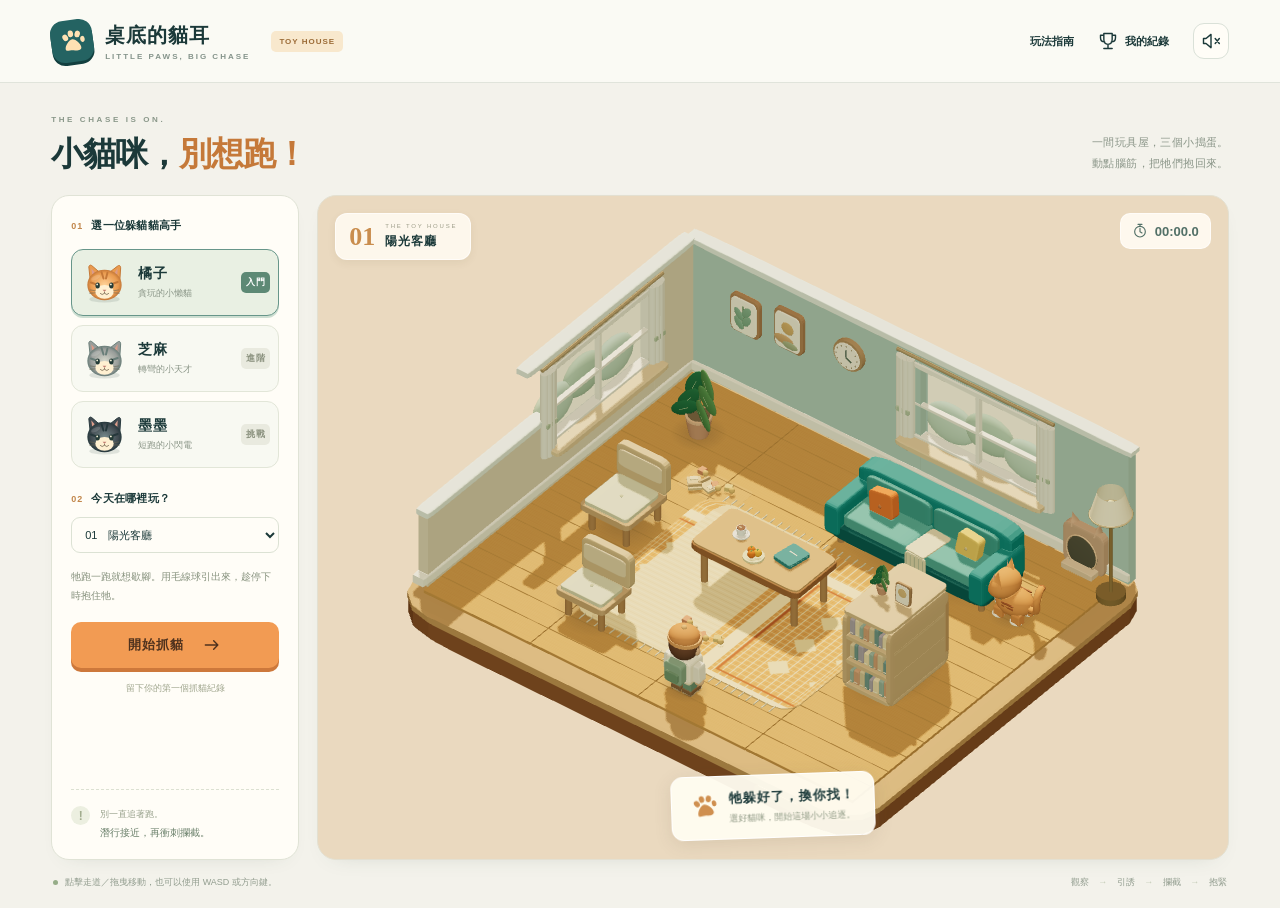
==== index.html @ 0be7981a "Initial import of 3D cat chase game" ====
<!doctype html>
<html lang="zh-Hant">
<head><meta charset="utf-8"><meta name="viewport" content="width=device-width,initial-scale=1,viewport-fit=cover"><meta name="theme-color" content="#183c3b"><title>桌底的貓耳｜玩具屋抓貓大作戰</title><style>:root{color-scheme:light;--ink:#1b3939;--muted:#7b8a83;--orange:#f29b53;--teal:#246362;--paper:#f3f2eb;--line:#e0e4db;--font:"Noto Sans TC","Microsoft JhengHei",sans-serif}*{box-sizing:border-box}body{margin:0;font-family:var(--font);color:var(--ink);background:var(--paper);-webkit-font-smoothing:antialiased}button,select{font:inherit;color:inherit}button{cursor:pointer}button,a{-webkit-tap-highlight-color:transparent}button:disabled{cursor:default;opacity:.45}button:focus-visible,select:focus-visible,a:focus-visible,canvas:focus-visible{outline:3px solid #dc7d35;outline-offset:3px}button{touch-action:manipulation}.defs{width:0;height:0;position:absolute}.icon{width:20px;height:20px;fill:none;stroke:currentColor;stroke-width:1.7;stroke-linejoin:round;stroke-linecap:round;flex:none}.topbar{height:83px;display:flex;justify-content:space-between;align-items:center;padding:0 4vw;border-bottom:1px solid var(--line);background:#fafaf4}.brand{display:flex;align-items:center;gap:12px;color:var(--ink);text-decoration:none;font-weight:900;font-size:20px;letter-spacing:1px}.brand small{display:block;font-size:8px;letter-spacing:2px;font-weight:600;margin-top:3px;color:#85948b}.brand-paw{width:42px;height:42px;background:var(--teal);color:#ffe1b3;display:grid;place-items:center;transform:rotate(-8deg);border-radius:13px;box-shadow:0 3px 0 #123f3f}.brand-paw svg{width:27px;height:27px;fill:currentColor}.edition{font-size:8px;padding:6px 8px;color:#9b6b36;background:#f8e8cd;border-radius:5px;margin-left:9px;letter-spacing:1px}nav{display:flex;align-items:center;gap:24px}.nav-button{display:flex;align-items:center;gap:7px;border:0;background:none;font-size:11px;font-weight:600;padding:8px 0}.nav-button:hover{color:#d68b42}.icon-button{display:grid;place-items:center;width:36px;height:36px;background:#fffdf7;border:1px solid #dae1d8;border-radius:11px}.icon-button:hover{background:#edf1e7}main{max-width:1500px;padding:25px 4vw 18px;margin:auto}.page-heading{display:flex;justify-content:space-between;align-items:flex-end;margin-bottom:21px}.overline{font-size:8px;font-weight:700;letter-spacing:2.6px;color:#899789}.page-heading h1{font-size:33px;letter-spacing:-1px;line-height:1.25;margin:7px 0 0;font-weight:900}.page-heading h1>span{color:#c57939}.page-heading p{font-size:11px;line-height:1.9;letter-spacing:.4px;color:#8b9689;text-align:right;margin:0}.game-layout{display:grid;grid-template-columns:248px minmax(0,1fr);gap:18px;min-height:530px}.sidebar{background:#fffdf7;border:1px solid #e0e3d6;border-radius:18px;padding:22px 19px 17px;display:flex;flex-direction:column;box-shadow:0 8px 22px -17px #34544744}.panel-label{display:flex;align-items:center;gap:8px;font-size:11px;font-weight:700;letter-spacing:.3px;margin-bottom:16px}.panel-label>span:not(.live-dot){color:#c2874c;font-size:9px;letter-spacing:1px}.cat-choices{display:flex;flex-direction:column;gap:9px}.cat-choice{border:1px solid #e2e6d8;background:#f8f9f2;border-radius:12px;padding:8px;display:flex;text-align:left;align-items:center;gap:9px;transition:transform .15s,border-color .15s;position:relative}.cat-choice:hover{transform:translateX(3px)}.cat-choice[aria-pressed=true]{background:#e9f0e3;border:1.5px solid #67968a;box-shadow:0 2px 0 #cdded1}.cat-face{width:49px;height:49px;display:block;flex:none}.cat-face svg{height:100%;width:100%}.choice-text{flex:1}.choice-text strong{font-size:14px;display:block;letter-spacing:1px}.choice-text small{font-size:9px;color:#8b9688;display:block;margin-top:4px}.cat-difficulty{font-size:9px;letter-spacing:.4px;font-weight:600;border-radius:5px;padding:4px 5px;background:#e9eadf;color:#8a917e}.cat-choice[aria-pressed=true] .cat-difficulty{background:#5d8975;color:#fff}.room-label{margin-top:23px;margin-bottom:11px}select{width:100%;padding:10px 9px;border:1px solid #dce2d4;background:#fffdf7;border-radius:9px;font-size:11px}.cat-story{font-size:10px;line-height:1.9;color:#88937f;margin:14px 0 17px;min-height:38px}.primary-button{display:flex;align-items:center;justify-content:center;gap:18px;border:0;border-radius:10px;background:var(--orange);color:#4f321e;font-size:13px;font-weight:800;letter-spacing:1px;height:46px;width:100%;box-shadow:0 4px 0 #cd783b;transition:transform .12s,background .12s}.primary-button:hover{background:#ffad66;transform:translateY(-1px)}.primary-button:active{transform:translateY(2px);box-shadow:0 2px 0 #cd783b}.local-best{text-align:center;font-size:9px;color:#a1a78f;margin:14px 0 0}.side-tip{border-top:1px dashed #dce1d2;margin-top:auto;padding-top:16px;display:flex;gap:10px}.tip-mark{border-radius:50%;background:#ecefe0;color:#a1ac8d;display:grid;place-items:center;font-size:12px;font-weight:700;width:19px;height:19px;flex:none}.side-tip p{margin:0;font-size:9px;line-height:1.9;color:#98a18c}.side-tip strong{display:block;font-size:10px;color:#6b806b;font-weight:500}.stage{position:relative;min-width:0;border:1px solid #e3e0d1;border-radius:19px;overflow:hidden;background:#ead9bf;min-height:530px;height:clamp(530px,calc(100dvh - 235px),760px);box-shadow:0 8px 25px -17px #34544744;isolation:isolate}#toyCanvas{display:block;width:100%;height:100%;touch-action:none;outline-offset:-4px!important}.stage-top{position:absolute;top:17px;left:17px;right:17px;display:flex;justify-content:space-between;gap:12px;pointer-events:none}.room-pill{background:#fffaf1e8;display:flex;gap:10px;align-items:center;padding:9px 13px;border-radius:12px;border:1px solid #fff9;box-shadow:0 3px 8px #55472212}.room-number{font-family:Georgia,serif;font-size:26px;font-weight:600;color:#c98d4e;line-height:1}.room-pill small{display:block;font-size:6px;letter-spacing:1.8px;color:#9c9d88}.room-pill strong{display:block;margin-top:4px;font-size:12px;letter-spacing:1px}.timer-area{display:flex;align-items:flex-start;gap:8px}.timer-area button{pointer-events:auto;background:#fffaf1ed;border-color:#fff9}.timer{height:36px;display:flex;gap:7px;align-items:center;background:#fffaf1ed;border:1px solid #fff9;padding:0 11px;border-radius:10px;font-size:13px;font-weight:700;font-variant-numeric:tabular-nums;color:#527067}.timer .icon{width:16px;height:16px}.ready-tag{position:absolute;left:50%;bottom:21px;transform:translateX(-50%) rotate(-2deg);display:flex;gap:11px;align-items:center;background:#fffcf1f2;border:1px solid #fff;border-radius:12px;padding:13px 19px;box-shadow:0 4px 18px #61533620;white-space:nowrap;pointer-events:none}.tag-paw svg{width:27px;height:27px;fill:#cf8f4f;transform:rotate(-12deg)}.ready-tag strong{font-size:13px;letter-spacing:1px;display:block}.ready-tag small{font-size:9px;color:#8f9a85;display:block;margin-top:5px}.action-bar{position:absolute;left:50%;bottom:17px;transform:translateX(-50%);display:flex;gap:9px;padding:7px;background:#193f3beb;border:1px solid #46645b;border-radius:16px;box-shadow:0 5px 18px #193a3b33;white-space:nowrap}.action-bar button{height:49px;display:flex;gap:9px;align-items:center;padding:7px 12px;border:1px solid #ffffff20;border-radius:10px;background:#ffffff0b;color:#e7edd7;position:relative;min-width:99px;text-align:left;touch-action:none}.action-bar button:hover{background:#ffffff1c}.action-bar button[aria-pressed=true],.action-bar button.active{background:#edb368;color:#3d4d33;border-color:#f2c58a}.action-bar .icon{width:22px;height:22px}.action-bar span{font-size:11px;font-weight:600}.action-bar small{display:block;font-size:7px;opacity:.65;margin-top:4px;font-weight:400}.action-bar b{position:absolute;right:-4px;top:-5px;width:19px;height:19px;display:grid;place-items:center;font-size:9px;background:#eea063;border:2px solid #173c38;color:#483b28;border-radius:50%}.stage-message{position:absolute;left:50%;bottom:94px;transform:translateX(-50%);background:#fffaf1e8;padding:8px 15px;font-size:11px;color:#7c765c;max-width:90%;text-align:center;border-radius:7px;pointer-events:none;transition:opacity .2s}.stage-message:empty{display:none}.game-footer{display:flex;justify-content:space-between;gap:14px;padding:16px 2px 0;font-size:9px;color:#929d8f}.game-footer>span:first-child{display:flex;align-items:center;gap:7px}.game-footer i{width:5px;height:5px;border-radius:50%;background:#96ad88}.game-footer b{color:#c1c9b5;margin:0 7px}.live-dot{background:#e7a25b;width:6px;height:6px;border-radius:50%}.mission-cat{height:80px;width:80px;margin:7px auto 0}.mission-cat svg{width:100%;height:100%}#missionTitle{font-size:18px;text-align:center;margin:8px 0 9px;letter-spacing:1px}.mission-copy{font-size:10px;line-height:1.8;color:#879581;text-align:center;min-height:36px;margin-bottom:24px}.meter-label{display:flex;justify-content:space-between;font-size:10px;color:#75907d;margin-bottom:8px}.meter-label b{font-size:10px;font-weight:600}.meter{height:8px;border-radius:8px;background:#e7eddd;overflow:hidden}.meter i{height:100%;display:block;width:100%;border-radius:8px;background:#61a494;transition:width .08s linear}.alert-label{margin-top:19px;color:#a48d68}.alert i{background:#eda35d;width:0}.state-note{font-size:10px;line-height:1.9;margin:17px 0;background:#f2f2e6;color:#829077;border-radius:8px;padding:10px;min-height:53px}.stats{display:flex;text-align:center;margin:20px 0}.stats>div{width:50%}.stats>div+div{border-left:1px solid #e3e7d8}.stats strong{display:block;font-size:23px;color:#b8915e}.stats span{display:block;font-size:9px;color:#9ca58f;margin-top:5px}.secondary-button{display:block;border:1px solid #dce4d4;border-radius:8px;background:#f8faf1;font-size:10px;padding:10px;width:100%;color:#829477}.secondary-button:hover{background:#e8f0df}.loading{position:absolute;inset:0;background:#eee1ca;display:flex;flex-direction:column;align-items:center;justify-content:center;gap:18px;font-size:12px;color:#9d835b;z-index:5;line-height:1.8;text-align:center;padding:25px}.loading-paw svg{width:50px;height:50px;fill:#c29b60}.game-overlay{position:absolute;inset:0;display:grid;place-items:center;padding:20px;background:#173e3473;backdrop-filter:blur(5px);z-index:6;overflow:auto}.result-card{width:min(340px,100%);padding:25px 28px;background:#fffdf4;border:2px solid #fff9;border-radius:22px;text-align:center;box-shadow:0 15px 60px #15352d33;max-height:100%;overflow:auto}.result-card>.overline{color:#a2ac8b;font-size:8px;letter-spacing:2px}.result-card .result-face{width:90px;height:90px;margin:0 auto 6px}.result-face svg{height:100%;width:100%}.result-card h2{font-size:25px;margin:10px 0;letter-spacing:1px}.result-card p{font-size:11px;line-height:1.9;color:#94a083;margin:9px 0 17px}.result-time{font-family:Georgia,serif;font-size:49px;color:#cd8a4d;margin:6px 0 15px}.result-time small{font-family:var(--font);font-size:12px;margin-left:5px;color:#9ca88b}.result-stats{display:flex;justify-content:center;gap:21px;font-size:10px;color:#9aa487;margin:10px 0 23px}.result-stats b{display:block;font-size:19px;color:#67836d;margin-bottom:4px}.result-card .primary-button{height:43px;font-size:12px}.result-card .secondary-button{margin-top:13px;border:0;background:none;font-size:10px}.game-overlay .result-card.pause-card{padding-top:40px;padding-bottom:30px}dialog{border:0;border-radius:21px;background:#fffcf3;width:min(510px,calc(100% - 32px));padding:33px;color:var(--ink);box-shadow:0 15px 90px #24413044}dialog::backdrop{background:#13372d70;backdrop-filter:blur(5px)}.dialog-close{position:absolute;right:15px;top:15px;width:30px;height:30px}.dialog-title{font-size:25px;margin:10px 0 23px}.guide-list{display:grid;gap:17px}.guide-list p{margin:4px 0 0;font-size:11px;color:#84947d;line-height:1.9}.guide-list strong{font-size:13px}.guide-list kbd{font-family:inherit;padding:2px 5px;background:#e9eddc;border-radius:4px;font-size:10px}.record-row{display:flex;align-items:center;gap:12px;padding:13px 0;border-top:1px solid #e4e8d7}.record-row>.cat-face{width:55px;height:55px}.record-row .record-text{flex:1;font-size:13px}.record-row small{display:block;color:#99a58d;font-size:9px;margin-top:5px}.record-score{font-size:22px;color:#ba8f5b;font-family:Georgia,serif}.storage-note{font-size:9px;color:#9eaa8f;text-align:center;margin:20px 0 0}.sr-only{position:absolute;width:1px;height:1px;overflow:hidden;clip-path:inset(50%)}[hidden]{display:none!important}
@media(min-width:1000px) and (max-height:820px){.topbar{height:68px}main{padding-top:15px}.page-heading{margin-bottom:14px}.page-heading h1{font-size:28px}.game-layout{min-height:490px;grid-template-columns:225px minmax(0,1fr)}.stage{height:calc(100dvh - 196px);min-height:490px}.sidebar{padding:17px 15px}.cat-choice{padding:5px 7px}.cat-face{width:43px;height:43px}.room-label{margin-top:16px}.cat-story{margin:12px 0}.side-tip{padding-top:10px}.game-footer{padding-top:12px}.mission-copy{margin-bottom:18px}.stats{margin:15px 0}.mission-cat{height:65px;width:65px}.panel-label{margin-bottom:12px}}
@media(max-width:1000px){.topbar{padding:0 24px;height:73px}main{padding:20px 24px}.game-layout{grid-template-columns:210px minmax(0,1fr);gap:13px}.sidebar{padding:18px 13px}.cat-choice{gap:6px}.cat-face{height:42px;width:42px}.cat-difficulty{font-size:8px}.stage{min-height:580px}.edition{display:none}.action-bar{gap:5px;padding:5px}.action-bar button{min-width:83px;padding:7px 8px;gap:7px}.action-bar .icon{width:19px}.room-pill{padding:8px 10px}.room-pill strong{font-size:11px}.game-footer>span:last-child{display:none}}
@media(max-width:720px){.topbar{padding:0 17px;height:67px}.brand{font-size:16px;gap:9px}.brand small{font-size:6px}.brand-paw{width:34px;height:34px;border-radius:10px}.brand-paw svg{height:22px;width:22px}nav{gap:13px}.nav-button{font-size:10px}#recordsButton span{display:none}#helpButton{display:none}.page-heading{margin-bottom:16px}.page-heading h1{font-size:28px}.page-heading p{display:none}main{padding:18px 12px 12px}.page-heading{padding:0 7px}.game-layout{display:flex;flex-direction:column;gap:12px}.sidebar{padding:14px;border-radius:15px}.cat-choices{flex-direction:row;gap:7px}.cat-choice{flex:1;min-width:0;flex-direction:column;text-align:center;gap:2px;padding:5px 4px 8px;border-radius:10px}.cat-choice .cat-face{width:50px;height:50px}.choice-text strong{font-size:12px}.choice-text small{font-size:8px;margin-top:3px}.cat-difficulty{position:absolute;top:5px;right:5px;padding:2px 3px;font-size:6px}.panel-label{font-size:10px;margin-bottom:10px}.room-label{margin:12px 0 7px}.cat-story{display:none}.primary-button{height:41px;margin-top:12px}.local-best{margin:11px 0 0;font-size:8px}.side-tip{display:none}.stage{height:510px;min-height:0;border-radius:15px}.stage-top{top:12px;left:11px;right:11px}.room-pill{padding:7px 9px;gap:7px}.room-number{font-size:22px}.room-pill small{font-size:5px}.room-pill strong{font-size:10px}.timer{font-size:12px;padding:0 8px;height:33px}.timer-area{gap:5px}.timer-area .icon-button{width:33px;height:33px}.action-bar{bottom:13px}.ready-tag{padding:10px 14px}.ready-tag strong{font-size:12px}.ready-tag small{font-size:8px}.game-footer{font-size:8px;line-height:1.8;padding:12px 5px 0}.active-game .page-heading,.active-game .sidebar{display:none}.active-game main{padding-top:12px}.active-game .stage{height:calc(100dvh - 125px);min-height:450px}.active-game .stage-top{flex-wrap:nowrap}.active-game .game-footer{padding-top:10px}.stage-message{font-size:10px;bottom:88px;width:max-content;max-width:85%}.result-card{padding:23px}.result-card .result-face{height:70px;width:70px}.result-card h2{font-size:23px}.result-time{font-size:42px}.result-stats{margin-bottom:18px}}
.compact-meters{display:none;position:absolute;top:72px;left:14px;gap:13px;background:#fffcf0d9;padding:6px 9px;border-radius:8px}.compact-meters label{display:flex;align-items:center;gap:6px;font-size:8px;color:#71866d}.compact-meters label>span{width:48px;height:5px;background:#e5e9d8;border-radius:5px;overflow:hidden}.compact-meters i{display:block;height:100%;background:#5eac99;width:100%}#compactAlert{background:#eda35d;width:0}@media(max-width:720px){.active-game .compact-meters{display:flex}}
.result-card .secondary-button{display:inline-block;width:auto;margin:10px 7px 0;padding:5px 7px}
@media(max-height:820px){.result-card{padding:18px 25px}.result-card .result-face{height:58px;width:58px;margin-bottom:2px}.result-card h2{font-size:23px;margin:8px 0}.result-time{font-size:40px;margin:4px 0 10px}.result-stats{margin:7px 0 13px;font-size:9px}.result-stats b{font-size:17px}.result-card p{font-size:10px;margin:6px 0 12px}.result-card .primary-button{height:39px}}
@media(max-width:720px){#helpButton{display:block;font-size:10px}.topbar nav{gap:11px}.brand small{letter-spacing:1px}.action-bar small{font-size:0}.action-bar small::after{font-size:8px}#sneakButton small::after{content:'點一下切換'}#sprintButton small::after{content:'按住加速'}#lureButton small::after{content:'選擇投放位置'}}
@media(prefers-reduced-motion:reduce){*{transition:none!important;scroll-behavior:auto!important}}
.motion-edge{position:absolute;inset:0;pointer-events:none;opacity:0;transition:opacity .15s;background:radial-gradient(ellipse at center,transparent 58%,#ffbe752d 100%);border:2px solid #ffcb7a66;border-radius:inherit;mix-blend-mode:screen}.motion-edge::before,.motion-edge::after{content:'';position:absolute;top:15%;bottom:16%;width:9%;background:repeating-linear-gradient(164deg,transparent 0 21px,#fff8d28c 22px 24px,transparent 25px 47px);mask-image:linear-gradient(to right,#000,transparent);animation:chase-flow .24s linear infinite}.motion-edge::before{left:0}.motion-edge::after{right:0;transform:scaleX(-1)}.stage.is-sprinting .motion-edge{opacity:var(--motion-intensity,.7)}.chase-cue{position:absolute;left:50%;top:84px;pointer-events:none;z-index:3;padding:7px 17px;background:#f6b953;color:#24483e;border:2px solid #fff1be;box-shadow:3px 4px 0 #294b3d33;border-radius:8px;font-size:15px;font-weight:900;letter-spacing:2px;white-space:nowrap;transform:translateX(-50%) rotate(-5deg)}.chase-cue.cat-cue{background:#fff6de;color:#bf7533;border-color:#f1ac59}.chase-cue.pop{animation:chase-pop .85s cubic-bezier(.16,.8,.3,1) both}.stage.is-sprinting #sprintButton{box-shadow:0 0 0 2px #ffc778,0 0 20px #ffb95b42}.stage.is-exhausted #sprintButton{border-color:#c9856b;color:#c69a83}.stage.is-exhausted .stamina i{background:#c9856b}@keyframes chase-flow{to{background-position:0 47px}}@keyframes chase-pop{0%{opacity:0;transform:translateX(-50%) rotate(-8deg) scale(.62)}18%{opacity:1;transform:translateX(-50%) rotate(-4deg) scale(1.12)}35%,70%{opacity:1;transform:translateX(-50%) rotate(-5deg) scale(1)}100%{opacity:0;transform:translateX(-50%) translateY(-10px) rotate(-5deg) scale(.98)}}@media(max-width:720px){.chase-cue{top:104px;font-size:12px;padding:6px 12px}}@media(prefers-reduced-motion:reduce){.motion-edge{display:none}.chase-cue.pop{animation:none;transform:translateX(-50%)}.motion-edge::before,.motion-edge::after{animation:none}}
</style></head>
<body>
<svg class="defs" aria-hidden="true" xmlns="http://www.w3.org/2000/svg"><defs>
<symbol id="paw" viewBox="0 0 24 24"><ellipse cx="6" cy="8" rx="2.4" ry="3" transform="rotate(-24 6 8)"/><ellipse cx="11" cy="5" rx="2.4" ry="3"/><ellipse cx="17" cy="6" rx="2.4" ry="3" transform="rotate(20 17 6)"/><ellipse cx="21" cy="11" rx="2" ry="2.7"/><path d="M5 18c0-3 4-8 7-8s7 5 7 8-4 3-7 2-7 1-7-2Z"/></symbol>
<symbol id="pause" viewBox="0 0 24 24"><path d="M8 5v14m8-14v14"/></symbol><symbol id="arrow" viewBox="0 0 24 24"><path d="M4 12h15m-5-5 5 5-5 5"/></symbol><symbol id="cup" viewBox="0 0 24 24"><path d="M7 3h10v7c0 4-2 6-5 6s-5-2-5-6V3ZM7 5H3v3c0 3 2 5 5 5m9-8h4v3c0 3-2 5-5 5M12 16v5m-5 0h10"/></symbol>
<symbol id="sound" viewBox="0 0 24 24"><path d="m12 4-6 5H3v6h3l6 5V4Zm4 4c3 2 3 6 0 8m3-11c5 4 5 10 0 14"/></symbol><symbol id="mute" viewBox="0 0 24 24"><path d="m12 4-6 5H3v6h3l6 5V4Zm5 5 5 6m0-6-5 6"/></symbol>
<symbol id="sprint" viewBox="0 0 24 24"><path d="m14 2-9 12h7l-2 8 10-13h-7l1-7Z"/></symbol><symbol id="sneak" viewBox="0 0 24 24"><path d="M3 12s3-6 9-6 9 6 9 6-3 6-9 6-9-6-9-6Z"/><circle cx="12" cy="12" r="3"/><path d="m4 3 16 18"/></symbol><symbol id="yarn" viewBox="0 0 24 24"><circle cx="10" cy="11" r="8"/><path d="m4 5 12 12M7 3l11 11M2 9l12 10M16 5 4 17m12 0c6 0 2 7 6 5"/></symbol>
<symbol id="close" viewBox="0 0 24 24"><path d="m6 6 12 12M18 6 6 18"/></symbol><symbol id="clock" viewBox="0 0 24 24"><circle cx="12" cy="13" r="8"/><path d="M12 8v5l3 2M9 2h6m-3 0v3"/></symbol>
</defs></svg>
<header class="topbar"><a class="brand" href="#"><span class="brand-paw"><svg><use href="#paw"/></svg></span><span>桌底的貓耳<small>LITTLE PAWS, BIG CHASE</small></span><span class="edition">TOY HOUSE</span></a><nav><button id="helpButton" class="nav-button">玩法指南</button><button id="recordsButton" class="nav-button" aria-label="我的紀錄"><svg class="icon"><use href="#cup"/></svg><span>我的紀錄</span></button><button id="soundButton" class="icon-button" aria-label="開啟音效" aria-pressed="false"><svg class="icon"><use href="#mute"/></svg></button></nav></header>
<main>
<div class="page-heading"><div><span class="overline">THE CHASE IS ON.</span><h1>小貓咪，<span>別想跑！</span></h1></div><p>一間玩具屋，三個小搗蛋。<br>動點腦筋，把牠們抱回來。</p></div>
<div class="game-layout">
<aside class="sidebar">
 <section id="setupPanel"><div class="panel-label"><span>01</span> 選一位躲貓貓高手</div><div id="catChoices" class="cat-choices" role="group" aria-label="選擇貓咪"></div><div class="panel-label room-label"><span>02</span> 今天在哪裡玩？</div><label class="sr-only" for="roomSelect">選擇房間</label><select id="roomSelect"></select><div class="cat-story" id="catStory"></div><button id="startButton" class="primary-button">開始抓貓 <svg class="icon"><use href="#arrow"/></svg></button><p class="local-best" id="bestLabel">留下你的第一個抓貓紀錄</p></section>
 <section id="missionPanel" hidden><div class="panel-label"><span class="live-dot"></span> 這次的小任務</div><div class="mission-cat" id="missionCat"></div><h2 id="missionTitle">把橘子抱回來</h2><p class="mission-copy" id="missionCopy"></p><div class="meter-label"><span>你的體力</span><b id="staminaNumber">100</b></div><div class="meter stamina"><i id="staminaFill"></i></div><div class="meter-label alert-label"><span>貓咪警戒</span><b id="alertLabel">放鬆中</b></div><div class="meter alert"><i id="alertFill"></i></div><div class="state-note" id="stateNote">輕輕靠近，先別驚動牠。</div><div class="stats"><div><strong id="scareCount">0</strong><span>驚動次數</span></div><div><strong id="lureCount">3</strong><span>毛線球剩餘</span></div></div><button class="secondary-button" id="pauseSidebar">暫停一下</button></section>
 <div class="side-tip"><span class="tip-mark">!</span><p id="sideTip">別一直追著跑。<strong>潛行接近，再衝刺攔截。</strong></p></div>
</aside>
<section class="stage" aria-label="立體玩具屋遊戲">
 <canvas id="toyCanvas" tabindex="0" aria-label="立體抓貓遊戲區；點擊或拖曳走道移動，方向鍵或 WASD 移動；Shift 衝刺，C 切換潛行，E 投放毛線球。"></canvas>
 <div class="motion-edge" aria-hidden="true"></div><div id="chaseCue" class="chase-cue" aria-hidden="true" hidden></div>
 <div class="stage-top"><div class="room-pill"><span class="room-number" id="roomNumber">01</span><div><small>THE TOY HOUSE</small><strong id="roomName">陽光客廳</strong></div></div><div class="timer-area"><div class="timer" id="timer"><svg class="icon"><use href="#clock"/></svg><span>00:00.0</span></div><button id="pauseButton" class="icon-button" aria-label="暫停遊戲" hidden><svg class="icon"><use href="#pause"/></svg></button></div></div>
 <div class="compact-meters"><label>體力<span><i id="compactStamina"></i></span></label><label>警戒<span><i id="compactAlert"></i></span></label></div>
 <div class="ready-tag" id="readyTag"><span class="tag-paw"><svg><use href="#paw"/></svg></span><div><strong>牠躲好了，換你找！</strong><small>選好貓咪，開始這場小小追逐。</small></div></div>
 <div class="action-bar" id="actionBar" hidden><button id="sneakButton" aria-pressed="false"><svg class="icon"><use href="#sneak"/></svg><span>潛行<small>C · 切換</small></span></button><button id="sprintButton"><svg class="icon"><use href="#sprint"/></svg><span>衝刺<small>Shift · 按住</small></span></button><button id="lureButton" aria-pressed="false"><svg class="icon"><use href="#yarn"/></svg><span>毛線球<small>E · 點地面</small></span><b id="chargeBadge">3</b></button></div>
 <div class="stage-message" id="stageMessage" role="status"></div>
 <div class="loading" id="loading"><span class="loading-paw"><svg><use href="#paw"/></svg></span>正在整理玩具屋…</div>
 <div class="game-overlay" id="gameOverlay" hidden></div>
</section>
</div>
<div class="game-footer"><span><i></i><span id="controlsHint">點擊走道／拖曳移動，也可以使用 WASD 或方向鍵。</span></span><span>觀察 <b>→</b> 引誘 <b>→</b> 攔截 <b>→</b> 抱緊</span></div>
</main>
<dialog id="infoDialog"><button id="closeDialog" class="icon-button dialog-close" aria-label="關閉"><svg class="icon"><use href="#close"/></svg></button><div id="dialogContent"></div></dialog>
<div id="liveStatus" class="sr-only" role="status" aria-live="polite"></div>
<!-- Three.js license
The MIT License

Copyright © 2010-2026 three.js authors

Permission is hereby granted, free of charge, to any person obtaining a copy
of this software and associated documentation files (the "Software"), to deal
in the Software without restriction, including without limitation the rights
to use, copy, modify, merge, publish, distribute, sublicense, and/or sell
copies of the Software, and to permit persons to whom the Software is
furnished to do so, subject to the following conditions:

The above copyright notice and this permission notice shall be included in
all copies or substantial portions of the Software.

THE SOFTWARE IS PROVIDED "AS IS", WITHOUT WARRANTY OF ANY KIND, EXPRESS OR
IMPLIED, INCLUDING BUT NOT LIMITED TO THE WARRANTIES OF MERCHANTABILITY,
FITNESS FOR A PARTICULAR PURPOSE AND NONINFRINGEMENT. IN NO EVENT SHALL THE
AUTHORS OR COPYRIGHT HOLDERS BE LIABLE FOR ANY CLAIM, DAMAGES OR OTHER
LIABILITY, WHETHER IN AN ACTION OF CONTRACT, TORT OR OTHERWISE, ARISING FROM,
OUT OF OR IN CONNECTION WITH THE SOFTWARE OR THE USE OR OTHER DEALINGS IN
THE SOFTWARE.

--><script>(()=>{var Xu=Object.create;var vc=Object.defineProperty;var qu=Object.getOwnPropertyDescriptor;var Yu=Object.getOwnPropertyNames;var Zu=Object.getPrototypeOf,Ju=Object.prototype.hasOwnProperty;var $u=(i,t)=>()=>{try{return t||i((t={exports:{}}).exports,t),t.exports}catch(e){throw t=0,e}};var Ku=(i,t,e,n)=>{if(t&&typeof t=="object"||typeof t=="function")for(let s of Yu(t))!Ju.call(i,s)&&s!==e&&vc(i,s,{get:()=>t[s],enumerable:!(n=qu(t,s))||n.enumerable});return i};var Qu=(i,t,e)=>(e=i!=null?Xu(Zu(i)):{},Ku(t||!i||!i.__esModule?vc(e,"default",{value:i,enumerable:!0}):e,i));var Sc=$u((Mc,br)=>{(function(i,t){"use strict";var e=t();typeof br=="object"&&br.exports&&(br.exports=e),i&&(i.CatGameCore=e)})(typeof globalThis<"u"?globalThis:Mc,function(){"use strict";let i=Object.freeze({left:24,top:112,right:696,bottom:652}),t=16,e=14,n=175,s=305,r=85,a=2600,o=Object.freeze({orange:190,tabby:215,black:245}),l=Object.freeze({orange:Object.freeze({burst:1.7,rest:1.3,feint:!1}),tabby:Object.freeze({burst:1.8,rest:.95,feint:!0}),black:Object.freeze({burst:1.35,rest:2,feint:!1})}),c=16,h=.01,d=new WeakMap,u=[{id:"living-room",name:"\u967D\u5149\u5BA2\u5EF3",wall:"#e5e9d8",floor:"#e8ccaa",accent:"#8d9e7c",furniture:[{x:360,y:184,w:248,h:88,type:"sofa"},{x:274,y:354,w:170,h:88,type:"table"},{x:100,y:354,w:78,h:88,type:"chair"},{x:550,y:365,w:76,h:120,type:"shelf"},{x:82,y:180,w:42,h:42,type:"plant"},{x:180,y:528,w:76,h:65,type:"chair"}]},{id:"bedroom",name:"\u5348\u7761\u5C0F\u623F\u9593",wall:"#ebddd8",floor:"#e4cbb1",accent:"#b58d91",furniture:[{x:94,y:185,w:188,h:168,type:"bed"},{x:402,y:174,w:212,h:72,type:"shelf"},{x:420,y:354,w:166,h:94,type:"table"},{x:112,y:466,w:78,h:80,type:"chair"},{x:586,y:541,w:42,h:42,type:"plant"},{x:300,y:529,w:76,h:66,type:"chair"}]},{id:"dining-room",name:"\u6696\u6728\u9910\u5EF3",wall:"#e6dfc8",floor:"#dec09c",accent:"#b99765",furniture:[{x:245,y:292,w:230,h:140,type:"table"},{x:88,y:302,w:72,h:82,type:"chair"},{x:560,y:302,w:72,h:82,type:"chair"},{x:290,y:162,w:210,h:65,type:"shelf"},{x:268,y:515,w:72,h:65,type:"chair"},{x:602,y:541,w:42,h:42,type:"plant"}]},{id:"kitchen",name:"\u5976\u6CB9\u5C0F\u5EDA\u623F",wall:"#dce6d9",floor:"#e8d8be",accent:"#91a88c",furniture:[{x:84,y:170,w:220,h:80,type:"counter"},{x:435,y:170,w:190,h:80,type:"counter"},{x:280,y:359,w:180,h:90,type:"table"},{x:84,y:370,w:76,h:142,type:"shelf"},{x:546,y:390,w:78,h:85,type:"chair"},{x:195,y:558,w:38,h:38,type:"plant"}]},{id:"cafe",name:"\u5DF7\u53E3\u5496\u5561\u9928",wall:"#dedfc9",floor:"#d9b994",accent:"#829078",furniture:[{x:114,y:195,w:130,h:85,type:"table"},{x:453,y:195,w:130,h:85,type:"table"},{x:265,y:378,w:190,h:90,type:"counter"},{x:100,y:464,w:72,h:75,type:"chair"},{x:548,y:465,w:72,h:75,type:"chair"},{x:334,y:170,w:42,h:42,type:"plant"}]},{id:"clinic",name:"\u68EE\u6797\u52D5\u7269\u8A3A\u6240",wall:"#dce8e3",floor:"#e2d7bc",accent:"#87aba0",furniture:[{x:98,y:187,w:186,h:100,type:"table"},{x:438,y:181,w:178,h:88,type:"sofa"},{x:278,y:387,w:164,h:90,type:"table"},{x:88,y:448,w:78,h:110,type:"shelf"},{x:554,y:451,w:76,h:80,type:"chair"},{x:337,y:180,w:40,h:40,type:"plant"}]}],f=[[{x:306,y:498,w:100,h:42,type:"paper"},{x:142,y:252,w:88,h:46,type:"toys"}],[{x:315,y:296,w:76,h:42,type:"toys"},{x:426,y:507,w:80,h:42,type:"paper"}],[{x:118,y:455,w:90,h:42,type:"paper"},{x:520,y:169,w:70,h:42,type:"toys"}],[{x:326,y:275,w:80,h:42,type:"paper"},{x:473,y:525,w:86,h:44,type:"toys"}],[{x:286,y:276,w:98,h:42,type:"toys"},{x:426,y:548,w:80,h:40,type:"paper"}],[{x:190,y:324,w:100,h:42,type:"paper"},{x:469,y:521,w:70,h:42,type:"toys"}]];u.forEach(function(N,w){N.noiseZones=f[w].map(function(_){return Object.freeze({..._})}),Object.freeze(N.noiseZones),N.furniture.forEach(Object.freeze),Object.freeze(N.furniture),Object.freeze(N)}),Object.freeze(u);function g(N,w,_){return Math.max(w,Math.min(_,N))}function M(N,w){return Math.hypot(N.x-w.x,N.y-w.y)}function m(N){return N&&Number.isFinite(N.x)&&Number.isFinite(N.y)}function p(N,w,_,C){return C=C===void 0?t:Math.max(0,C),!Number.isFinite(w)||!Number.isFinite(_)||w-C<i.left||w+C>i.right||_-C<i.top||_+C>i.bottom?!0:N.furniture.some(function(L){return w>=L.x-C&&w<=L.x+L.w+C&&_>=L.y-C&&_<=L.y+L.h+C})}function E(N,w,_,C,L,O){let Z=0,k=1,q=w.x-N.x,J=w.y-N.y;for(let ot of[[N.x,q,_,L],[N.y,J,C,O]])if(Math.abs(ot[1])<1e-6){if(ot[0]<ot[2]||ot[0]>ot[3])return!1}else{let Et=(ot[2]-ot[0])/ot[1],X=(ot[3]-ot[0])/ot[1];if(Et>X){let nt=Et;Et=X,X=nt}if(Z=Math.max(Z,Et),k=Math.min(k,X),Z>k)return!1}return k>=0&&Z<=1}function T(N,w,_,C){return p(N,w.x,w.y,C)||p(N,_.x,_.y,C)?!1:!N.furniture.some(function(L){return E(w,_,L.x-C,L.y-C,L.x+L.w+C,L.y+L.h+C)})}function S(N,w){let _=d.get(N);if(_||(_=new Map,d.set(N,_)),_.has(w))return _.get(w);let C=i.left+w+h,L=i.right-w-h,O=i.top+w+h,Z=i.bottom-w-h,k=Math.ceil((L-C)/c)+1,q=Math.ceil((Z-O)/c)+1,J=(L-C)/(k-1),ot=(Z-O)/(q-1),Et=[];for(let nt=0;nt<q;nt++)for(let dt=0;dt<k;dt++){let St=C+dt*J,st=O+nt*ot;Et.push({x:St,y:st,blocked:p(N,St,st,w),edges:[]})}for(let nt=0;nt<q;nt++)for(let dt=0;dt<k;dt++){let St=Et[nt*k+dt];if(!St.blocked)for(let st=-1;st<=1;st++)for(let ft=-1;ft<=1;ft++){if(!ft&&!st)continue;let Ht=nt+st,Lt=dt+ft;if(Ht<0||Ht>=q||Lt<0||Lt>=k)continue;let qt=Ht*k+Lt,Zt=Et[qt];Zt.blocked||!T(N,St,Zt,w)||St.edges.push({id:qt,cost:Math.hypot(ft*J,st*ot)})}}let X={nodes:Et,columns:k,rows:q};return _.set(w,X),X}function P(N,w,_,C,L){let O=-1,Z=1/0;for(let k=0;k<w.nodes.length;k++){let q=w.nodes[k];if(q.blocked)continue;let J=(q.x-_.x)**2+(q.y-_.y)**2;J>=Z||L&&!T(N,_,q,C)||(O=k,Z=J)}return O}function R(N,w,_,C){let L={x:g(w.x,i.left+_+h,i.right-_-h),y:g(w.y,i.top+_+h,i.bottom-_-h)};if(!p(N,L.x,L.y,_))return L;let O=P(N,C,L,_,!1);return O<0?null:{x:C.nodes[O].x,y:C.nodes[O].y}}class x{constructor(){this.items=[]}push(w){let _=this.items,C=_.length;for(_.push(w);C>0;){let L=C-1>>1;if(_[L].score<=w.score)break;_[C]=_[L],C=L}_[C]=w}pop(){let w=this.items,_=w[0],C=w.pop();if(w.length){let L=0;for(;L*2+1<w.length;){let O=L*2+1;if(O+1<w.length&&w[O+1].score<w[O].score&&O++,w[O].score>=C.score)break;w[L]=w[O],L=O}w[L]=C}return _}}function b(N,w,_,C){if(C=C===void 0?t:Math.max(0,C),!m(w)||!m(_)||p(N,w.x,w.y,C))return[];let L=S(N,C),O=R(N,_,C,L);if(!O||M(w,O)<.5)return[];if(T(N,w,O,C))return[O];let Z=P(N,L,w,C,!0),k=P(N,L,O,C,!0);if(Z<0||k<0)return[];let q=new Float64Array(L.nodes.length).fill(1/0),J=new Int32Array(L.nodes.length).fill(-1),ot=new Uint8Array(L.nodes.length),Et=new x;for(q[Z]=0,Et.push({id:Z,score:M(L.nodes[Z],L.nodes[k])});Et.items.length;){let ft=Et.pop().id;if(!ot[ft]){if(ft===k)break;ot[ft]=1;for(let Ht of L.nodes[ft].edges){if(ot[Ht.id])continue;let Lt=q[ft]+Ht.cost;Lt>=q[Ht.id]||(q[Ht.id]=Lt,J[Ht.id]=ft,Et.push({id:Ht.id,score:Lt+M(L.nodes[Ht.id],L.nodes[k])}))}}}if(Z!==k&&J[k]<0)return[];let X=[O],nt=k;for(;nt>=0&&(X.unshift({x:L.nodes[nt].x,y:L.nodes[nt].y}),nt!==Z);)nt=J[nt];let dt=[],St=w,st=0;for(;st<X.length;){let ft=X.length-1;for(;ft>st&&!T(N,St,X[ft],C);)ft--;if(!T(N,St,X[ft],C))return[];M(St,X[ft])>.5&&dt.push(X[ft]),St=X[ft],st=ft+1}return dt}function G(N){let w=[];return N.furniture.forEach(function(_,C){if(_.type==="plant"||_.type==="shelf")return;let L=24;[{x:_.x+_.w+L,y:_.y+_.h*.65,side:"right"},{x:_.x-L,y:_.y+_.h*.65,side:"left"},{x:_.x+_.w*.55,y:_.y+_.h+L,side:"bottom"},{x:_.x+_.w*.55,y:_.y-L,side:"top"}].forEach(function(Z){p(N,Z.x,Z.y,t)||w.push({x:Z.x,y:Z.y,side:Z.side,furnitureIndex:C})})}),w}function D(N,w,_){let C=!1;for(;w.length&&_>0;){let L=w[0],O=L.x-N.x,Z=L.y-N.y,k=Math.hypot(O,Z);if(k<.001){w.shift();continue}let q=Math.min(k,_);N.x+=O/k*q,N.y+=Z/k*q,N.dir=Math.atan2(Z,O),C=!0,_-=q,q>=k-.001&&w.shift()}return N.moving=C,C}class z{constructor(w){w=w||{},this.type=Object.hasOwn(o,w.type)?w.type:"orange",this.sceneIndex=Number.isInteger(w.sceneIndex)?g(w.sceneIndex,0,u.length-1):0,this.model={},this.restart()}get scene(){return this.model.scene}get player(){return this.model.player}get cat(){return this.model.cat}get time(){return this.model.time}get mode(){return this.model.mode}get target(){return this.model.target}get particles(){return this.model.particles}get stamina(){return this.model.stamina}get lureCharges(){return this.model.lureCharges}get lures(){return this.model.lures}get noise(){return this.model.noise}get stats(){return this.model.stats}restart(){let w=u[this.sceneIndex],_={x:398,y:610};this.hideSpots=G(w).filter(function(L){return b(w,_,L,t).length>0});let C=this.hideSpots[0];return Object.assign(this.model,{scene:w,player:{x:_.x,y:_.y,moving:!1,dir:-Math.PI/2,sprinting:!1,sneaking:!1,speed:0,speedRatio:0,burst:!1},cat:{x:C.x,y:C.y,type:this.type,moving:!1,hidden:!0,dir:Math.PI,alert:0,state:"hidden",hideSide:C.side,furnitureIndex:C.furnitureIndex,restRemaining:0,feint:!1,returning:!1,speed:0,speedRatio:0,burst:!1},time:0,mode:"ready",target:null,particles:[],escapes:0,stamina:100,lureCharges:3,lures:[],noise:0,stats:{scares:0,luresUsed:0,sprintTime:0}}),this._playerPath=[],this._catPath=[],this._direction={x:0,y:0},this._wantsSprint=!1,this._wantsSneak=!1,this._sprintLocked=!1,this._playerSpeed=0,this._sprintAge=0,this._wasSprinting=!1,this._burstTime=0,this._dashAge=0,this._restTimer=0,this._feintTimer=0,this._feintDone=!1,this._lureCooldown=0,this._lureStay=null,this._activeLureId=null,this._nextLureId=1,this._usedLures=new Set,this._footprintTime=0,this._destination=C,this.model}start(){return this.model.mode==="ready"&&(this.model.mode="playing"),this.model.mode}pause(){return this.model.mode==="playing"&&(this.model.mode="paused",this.clearInput(),this.cat.speed=0,this.cat.speedRatio=0,this.cat.burst=!1,this.cat.moving=!1),this.model.mode}resume(){return this.model.mode==="paused"&&(this.model.mode="playing"),this.model.mode}clearInput(){this._direction={x:0,y:0},this._playerPath=[],this.model.target=null,this.model.player.moving=!1,this._wantsSprint=!1,this._wantsSneak=!1,this.player.sprinting=!1,this.player.sneaking=!1,this.player.speed=0,this.player.speedRatio=0,this.player.burst=!1,this._playerSpeed=0,this._sprintAge=0,this._wasSprinting=!1}setSprint(w){return this.mode!=="playing"?!1:(this._wantsSprint=!!w,w&&(this._wantsSneak=!1,this.player.sneaking=!1),w||(this.player.sprinting=!1),!0)}setSneak(w){return this.mode!=="playing"?!1:(this._wantsSneak=!!w,this.player.sneaking=this._wantsSneak,w&&(this._wantsSprint=!1,this.player.sprinting=!1),!0)}placeLure(w,_){if(this.mode!=="playing"||this.lureCharges<=0||!Number.isFinite(w)||!Number.isFinite(_))return!1;let C=R(this.scene,{x:w,y:_},t,S(this.scene,t));return!C||M(this.cat,C)>.5&&!b(this.scene,this.cat,C,e).length?!1:(this.model.lures.push({id:this._nextLureId++,x:C.x,y:C.y,life:6}),this.model.lureCharges--,this.stats.luresUsed++,!0)}setTarget(w,_){if(this.model.mode!=="playing"||!Number.isFinite(w)||!Number.isFinite(_))return!1;this._direction={x:0,y:0},this._playerPath=b(this.scene,this.player,{x:w,y:_},t);let C=this._playerPath[this._playerPath.length-1];return this.model.target=C?{x:C.x,y:C.y}:null,!!C}setDirection(w,_){if(this.model.mode!=="playing")return;if(!Number.isFinite(w)||!Number.isFinite(_)){this.clearInput();return}let C=Math.hypot(w,_);this._direction=C>0?{x:w/C,y:_/C}:{x:0,y:0},this._playerPath=[],this.model.target=null,C||(this._playerSpeed=0,this.player.speed=0,this.player.speedRatio=0,this.player.moving=!1,this.player.burst=!1,this.player.sprinting=!1,this._sprintAge=0,this._wasSprinting=!1)}_movePlayer(w){let _=this.player,C=this._direction;this._sprintLocked&&this.stamina>=30&&(this._sprintLocked=!1);let L=this._wantsSprint&&!this._sprintLocked&&this.stamina>0,O=!!(C.x||C.y||this._playerPath.length);(!L||!this._wasSprinting)&&(this._sprintAge=0);let Z=L?48*Math.max(0,1-this._sprintAge/.55):0,k=this._wantsSneak?r:L?s+Z:n;O?k<this._playerSpeed?this._playerSpeed=k:this._playerSpeed=Math.min(k,this._playerSpeed+a*w):this._playerSpeed=0;let q=this._playerSpeed,J=_.x,ot=_.y;if(_.sneaking=this._wantsSneak,C.x||C.y){let St={x:_.x,y:_.y},st=C.x*q*w,ft=C.y*q*w;p(this.scene,_.x+st,_.y+ft,t)?(p(this.scene,_.x+st,_.y,t)||(_.x+=st),p(this.scene,_.x,_.y+ft,t)||(_.y+=ft)):(_.x+=st,_.y+=ft),_.moving=M(St,_)>.01,_.moving&&(_.dir=Math.atan2(_.y-St.y,_.x-St.x))}else D(_,this._playerPath,q*w),this._playerPath.length||(this.model.target=null);_.sprinting=L&&_.moving&&!_.sneaking,_.speed=Math.hypot(_.x-J,_.y-ot)/w,_.speedRatio=_.speed/n,_.burst=_.sprinting&&this._sprintAge<.4,this._wasSprinting=_.sprinting,_.sprinting&&(this._sprintAge+=w),_.moving||(this._playerSpeed=0,_.speed=0,_.speedRatio=0,_.burst=!1),_.sprinting?(this.model.stamina=g(this.stamina-27*w,0,100),this.stats.sprintTime+=w,this.stamina<=0&&(this._sprintLocked=!0)):this.model.stamina=g(this.stamina+18*w,0,100);let Et=_.moving&&this.scene.noiseZones.some(function(St){return _.x>=St.x&&_.x<=St.x+St.w&&_.y>=St.y&&_.y<=St.y+St.h}),X=_.moving?_.sneaking?.05:_.sprinting?.9:.3:0,nt=Et?_.sneaking?.22:.55:0,dt=g(X+nt,0,1);this.model.noise+=(dt-this.noise)*Math.min(1,w*10),_.onNoiseZone=!!Et}_escapeRoute(w,_){let C=this.player,L=this.cat,O=null,Z=-1/0;for(let k of this.hideSpots){if(M(k,L)<(w?8:100)||k.furnitureIndex===_)continue;let q=b(this.scene,L,k,e);if(!q.length)continue;let J=0,ot=L;for(let Ht of q)J+=M(ot,Ht),ot=Ht;let Et=q[0],X=M(Et,L),nt=Math.min(1,70/Math.max(1,X)),dt=M(L,C);for(let Ht=.2;Ht<=1.01;Ht+=.2){let Lt={x:L.x+(Et.x-L.x)*nt*Ht,y:L.y+(Et.y-L.y)*nt*Ht};dt=Math.min(dt,M(Lt,C))}let St=Math.max(0,M(L,C)-dt),st=St>8?1e3+St*5:St*5,ft=w?-J:M(k,C)+J*.05-st;ft>Z&&(Z=ft,O={spot:k,path:q})}return O}_flee(w){let _=this._escapeRoute(!w);if(this._activeLureId=null,this._lureStay=null,this._lureCooldown=w?1.1:.3,this._burstTime=0,this._dashAge=0,this._restTimer=0,this._feintTimer=0,this._feintDone=!1,this.cat.feint=!1,this.cat.restRemaining=0,this.cat.speed=0,this.cat.speedRatio=0,this.cat.burst=!1,this.cat.returning=!w,this.cat.alert=w?1:0,this.cat.hidden=!1,!_){this._catPath=[],this.cat.state="resting",this._restTimer=1.3;return}this._catPath=_.path,this._destination=_.spot,this.cat.state="fleeing",this.cat.moving=!0,w&&(this.model.escapes++,this.stats.scares++)}_settleAtDestination(){this.cat.state="hidden",this.cat.hidden=!0,this.cat.moving=!1,this.cat.alert=0,this.cat.feint=!1,this.cat.returning=!1,this.cat.restRemaining=0,this.cat.speed=0,this.cat.speedRatio=0,this.cat.burst=!1,this.cat.hideSide=this._destination.side,this.cat.furnitureIndex=this._destination.furnitureIndex,this._lureCooldown=.3}_awareness(w,_){let C=this.player,L=this.cat,O=M(C,L),Z=C.sprinting?175:C.sneaking?_?32:60:_?58:115,k=Math.max(0,this.noise-(C.sprinting?.9:C.sneaking?.05:.3)),q=Z+k*65,J=T(this.scene,C,L,0),ot=this.noise>.55&&O<q;if(O<q&&(J||ot)){let Et=1-O/q,X=C.sprinting?4.8:C.sneaking?.65:3.1;_&&!C.sprinting&&(X*=.5),C.moving||(X*=.7),X+=Et*.7+k*1.8,J||(X*=.55),L.alert=g(L.alert+X*w,0,1)}else L.alert=g(L.alert-w*.65,0,1);return L.alert>=1}_tryLure(){if(this._lureCooldown>0||this.cat.alert>.85)return!1;let w=this.lures.filter(_=>!this._usedLures.has(_.id)&&_.life>0&&M(this.cat,_)<=240);w.sort((_,C)=>M(this.cat,_)-M(this.cat,C));for(let _ of w){let C=b(this.scene,this.cat,_,e);if(!(!C.length&&M(this.cat,_)>1))return this._usedLures.add(_.id),this._activeLureId=_.id,this._catPath=C,this._lureStay=C.length?null:2,this._restTimer=0,this.cat.state="lured",this.cat.hidden=!1,this.cat.alert=Math.max(0,this.cat.alert-.3),this.cat.feint=!1,this.cat.returning=!1,this.cat.restRemaining=0,!0}return!1}_moveLured(w){if(this._awareness(w,!0)){this._flee(!0);return}if(this._lureStay!==null){this.cat.moving=!1,this._lureStay-=w,this._lureStay<=0&&this._flee(!1);return}if(!this.lures.some(L=>L.id===this._activeLureId)){this._flee(!1);return}let _=this.cat.x,C=this.cat.y;D(this.cat,this._catPath,95*w),this.cat.speed=Math.hypot(this.cat.x-_,this.cat.y-C)/w,this.cat.speedRatio=this.cat.speed/o[this.type],this._catPath.length||(this._lureStay=2,this.cat.moving=!1,this.cat.speed=0,this.cat.speedRatio=0)}_moveFleeing(w){let _=this.cat,C=l[this.type];if(_.alert=Math.max(_.returning?0:.35,_.alert-w*.28),this._feintTimer>0){if(this._feintTimer=Math.max(0,this._feintTimer-w),_.moving=!1,!this._feintTimer){let J=this._escapeRoute(!1,this._destination.furnitureIndex);J&&(this._catPath=J.path,this._destination=J.spot),_.feint=!1,this._dashAge=0}return}let L=Math.max(0,1-this._dashAge/.48),O=1-.16*g((this._dashAge-.62)/.7,0,1),Z=_.returning?115:o[this.type]*(O+.58*L*L),k=_.x,q=_.y;if(D(_,this._catPath,Z*w),_.speed=Math.hypot(_.x-k,_.y-q)/w,_.speedRatio=_.speed/o[this.type],_.burst=_.moving&&!_.returning&&this._dashAge<.48,this._dashAge+=w,this._burstTime+=w,this._footprintTime-=w,this._footprintTime<=0&&_.moving&&(this._footprintTime=.16,this.particles.push({x:_.x,y:_.y+7,vx:0,vy:0,life:.8,maxLife:.8,color:"#a78865",size:3,kind:"paw",rotation:_.dir})),_.returning){this._catPath.length||this._settleAtDestination();return}if(C.feint&&!this._feintDone&&this._burstTime>=.7&&this._catPath.length){this._feintDone=!0,this._feintTimer=.34,_.feint=!0,_.moving=!1,_.speed=0,_.speedRatio=0,_.burst=!1;return}(!this._catPath.length||this._burstTime>=C.burst)&&(this._restTimer=C.rest,_.state="resting",_.restRemaining=this._restTimer,_.moving=!1,_.speed=0,_.speedRatio=0,_.burst=!1,_.alert=Math.min(_.alert,.2))}_moveCat(w){let _=this.cat;if(_.speed=0,_.speedRatio=0,_.burst=!1,this._lureCooldown=Math.max(0,this._lureCooldown-w),_.state==="fleeing"){this._moveFleeing(w);return}if(_.state==="lured"){this._moveLured(w);return}if(this._tryLure()){this._moveLured(w);return}if(_.state==="resting"){_.moving=!1,_.alert=Math.max(0,_.alert-w*.4),this._restTimer=Math.max(0,this._restTimer-w),_.restRemaining=this._restTimer,this._restTimer<=0&&(this._catPath.length?(_.state="fleeing",this._burstTime=0,this._dashAge=0):this._settleAtDestination());return}if(_.moving=!1,this._awareness(w,!1)){this._flee(!0);return}_.state=_.alert>.08?"alert":"hidden"}_updateParticles(w){this.model.particles=this.particles.filter(function(_){return _.life-=w,_.x+=_.vx*w,_.y+=_.vy*w,_.kind==="confetti"&&(_.vy+=65*w,_.rotation+=w*3),_.life>0})}_win(){this.model.mode="won",this.clearInput(),this._catPath=[],this.cat.moving=!1,this.cat.hidden=!1,this.cat.alert=0,this.cat.state="resting",this.cat.feint=!1,this.cat.restRemaining=0,this.cat.captured=!0,this.cat.speed=0,this.cat.speedRatio=0,this.cat.burst=!1;let w=["#cb8e64","#839576","#d9b95d","#e6c1af"];for(let _=0;_<28;_++){let C=Math.PI*2*_/28;this.particles.push({x:this.cat.x,y:this.cat.y-16,vx:Math.cos(C)*(45+Math.random()*55),vy:-40+Math.sin(C)*65,life:1.5+Math.random(),maxLife:2.5,color:w[_%w.length],size:3+Math.random()*3,kind:"confetti",rotation:C})}}step(w,_=w){if(!Number.isFinite(w)||w<=0||!Number.isFinite(_)||_<0)return this.model;let C=Math.min(w,1),L=_/C;if(this.mode==="won")return this._updateParticles(C),this.model;if(this.mode!=="playing")return this.model;for(;C>1e-6&&this.mode==="playing";){let O=Math.min(C,.016666666666666666);if(this.model.time+=O*L,this._updateParticles(O),this.model.lures=this.lures.filter(function(Z){return Z.life-=O,Z.life>0}),this._movePlayer(O),M(this.player,this.cat)<=30&&T(this.scene,this.player,this.cat,0)){this._win();break}this._moveCat(O),M(this.player,this.cat)<=30&&T(this.scene,this.player,this.cat,0)&&this._win(),C-=O}return this.model}}return Object.freeze({Game:z,SCENES:u,findPath:b,isBlocked:p,BOUNDS:i,PLAYER_RADIUS:t,CAT_RADIUS:e,PLAYER_SPEED:n,SPRINT_SPEED:s,SNEAK_SPEED:r,CAT_SPEEDS:o,CAT_BEHAVIORS:l})})});var bv=Qu(Sc());/**
 * @license
 * Copyright 2010-2026 Three.js Authors
 * SPDX-License-Identifier: MIT
 */var th=0,pl=1,eh=2;var vi=1,nh=2,is=3,ii=0,We=1,an=2,Mi=0,ss=1,ml=2,gl=3,_l=4,ih=5;var Si=100,sh=101,rh=102,ah=103,oh=104,lh=200,ch=201,hh=202,uh=203,xl=204,yl=205,dh=206,fh=207,ph=208,mh=209,gh=210,_h=211,xh=212,yh=213,vh=214,Zr=0,Jr=1,$r=2,Vi=3,Kr=4,Qr=5,jr=6,ta=7,vl=0,Mh=1,Sh=2,Sn=0,Ml=1,Sl=2,bl=3,sr=4,El=5,Tl=6,wl=7;var Al=300,bi=301,rs=302,Ca=303,Pa=304,Hi=1e3,xn=1001,ea=1002,Ce=1003,bh=1004;var rr=1005;var Ve=1006,Ia=1007;var Bn=1008;var Xe=1009,Rl=1010,Cl=1011,as=1012,La=1013,un=1014,dn=1015,fn=1016,Da=1017,Na=1018,Ei=1020,Pl=35902,Il=35899,Ll=1021,Dl=1022,pn=1023,Nn=1026,zn=1027,Nl=1028,Ua=1029,si=1030,Fa=1031;var Oa=1033,ar=33776,or=33777,lr=33778,cr=33779,Ba=35840,za=35841,ka=35842,Ga=35843,Va=36196,Ha=37492,Wa=37496,Xa=37488,qa=37489,hr=37490,Ya=37491,Za=37808,Ja=37809,$a=37810,Ka=37811,Qa=37812,ja=37813,to=37814,eo=37815,no=37816,io=37817,so=37818,ro=37819,ao=37820,oo=37821,lo=36492,co=36494,ho=36495,uo=36283,fo=36284,ur=36285,po=36286;var ws=2300,na=2301,qr=2302,il=2303,sl=2400,rl=2401,al=2402;var Eh=3200;var mo=0,Th=1,kn="",Oe="srgb",As="srgb-linear",Rs="linear",le="srgb";var Yr=7680;var wh=519,Ah=512,Rh=513,Ch=514,Ul=515,Ph=516,Ih=517,Fl=518,Ol=519,Lh=35044;var Bl="300 es",nn=2e3,Wi=2001;function ju(i){for(let t=i.length-1;t>=0;--t)if(i[t]>=65535)return!0;return!1}function td(i){return ArrayBuffer.isView(i)&&!(i instanceof DataView)}function Cs(i){return document.createElementNS("http://www.w3.org/1999/xhtml",i)}function Dh(){let i=Cs("canvas");return i.style.display="block",i}var bc={},Xi=null;function zl(...i){let t="THREE."+i.shift();Xi?Xi("log",t,...i):console.log(t,...i)}function Nh(i){let t=i[0];if(typeof t=="string"&&t.startsWith("TSL:")){let e=i[1];e&&e.isStackTrace?i[0]+=" "+e.getLocation():i[1]='Stack trace not available. Enable "THREE.Node.captureStackTrace" to capture stack traces.'}return i}function zt(...i){i=Nh(i);let t="THREE."+i.shift();if(Xi)Xi("warn",t,...i);else{let e=i[0];e&&e.isStackTrace?console.warn(e.getError(t)):console.warn(t,...i)}}function kt(...i){i=Nh(i);let t="THREE."+i.shift();if(Xi)Xi("error",t,...i);else{let e=i[0];e&&e.isStackTrace?console.error(e.getError(t)):console.error(t,...i)}}function bs(...i){let t=i.join(" ");t in bc||(bc[t]=!0,zt(...i))}function Uh(i,t,e){return new Promise(function(n,s){function r(){switch(i.clientWaitSync(t,i.SYNC_FLUSH_COMMANDS_BIT,0)){case i.WAIT_FAILED:s();break;case i.TIMEOUT_EXPIRED:setTimeout(r,e);break;default:n()}}setTimeout(r,e)})}var Fh={[Zr]:Zr,[$r]:jr,[Kr]:Kr,[Vi]:Qr,[Jr]:Jr,[jr]:$r,[ta]:ta,[Qr]:Vi},vn=class{addEventListener(t,e){this._listeners===void 0&&(this._listeners={});let n=this._listeners;n[t]===void 0&&(n[t]=[]),n[t].indexOf(e)===-1&&n[t].push(e)}hasEventListener(t,e){let n=this._listeners;return n===void 0?!1:n[t]!==void 0&&n[t].indexOf(e)!==-1}removeEventListener(t,e){let n=this._listeners;if(n===void 0)return;let s=n[t];if(s!==void 0){let r=s.indexOf(e);r!==-1&&s.splice(r,1)}}dispatchEvent(t){let e=this._listeners;if(e===void 0)return;let n=e[t.type];if(n!==void 0){t.target=this;let s=n.slice(0);for(let r=0,a=s.length;r<a;r++)s[r].call(this,t);t.target=null}}},Ue=["00","01","02","03","04","05","06","07","08","09","0a","0b","0c","0d","0e","0f","10","11","12","13","14","15","16","17","18","19","1a","1b","1c","1d","1e","1f","20","21","22","23","24","25","26","27","28","29","2a","2b","2c","2d","2e","2f","30","31","32","33","34","35","36","37","38","39","3a","3b","3c","3d","3e","3f","40","41","42","43","44","45","46","47","48","49","4a","4b","4c","4d","4e","4f","50","51","52","53","54","55","56","57","58","59","5a","5b","5c","5d","5e","5f","60","61","62","63","64","65","66","67","68","69","6a","6b","6c","6d","6e","6f","70","71","72","73","74","75","76","77","78","79","7a","7b","7c","7d","7e","7f","80","81","82","83","84","85","86","87","88","89","8a","8b","8c","8d","8e","8f","90","91","92","93","94","95","96","97","98","99","9a","9b","9c","9d","9e","9f","a0","a1","a2","a3","a4","a5","a6","a7","a8","a9","aa","ab","ac","ad","ae","af","b0","b1","b2","b3","b4","b5","b6","b7","b8","b9","ba","bb","bc","bd","be","bf","c0","c1","c2","c3","c4","c5","c6","c7","c8","c9","ca","cb","cc","cd","ce","cf","d0","d1","d2","d3","d4","d5","d6","d7","d8","d9","da","db","dc","dd","de","df","e0","e1","e2","e3","e4","e5","e6","e7","e8","e9","ea","eb","ec","ed","ee","ef","f0","f1","f2","f3","f4","f5","f6","f7","f8","f9","fa","fb","fc","fd","fe","ff"];var Lo=Math.PI/180,ia=180/Math.PI;function os(){let i=Math.random()*4294967295|0,t=Math.random()*4294967295|0,e=Math.random()*4294967295|0,n=Math.random()*4294967295|0;return(Ue[i&255]+Ue[i>>8&255]+Ue[i>>16&255]+Ue[i>>24&255]+"-"+Ue[t&255]+Ue[t>>8&255]+"-"+Ue[t>>16&15|64]+Ue[t>>24&255]+"-"+Ue[e&63|128]+Ue[e>>8&255]+"-"+Ue[e>>16&255]+Ue[e>>24&255]+Ue[n&255]+Ue[n>>8&255]+Ue[n>>16&255]+Ue[n>>24&255]).toLowerCase()}function jt(i,t,e){return Math.max(t,Math.min(e,i))}function ed(i,t){return(i%t+t)%t}function Do(i,t,e){return(1-e)*i+e*t}function Oh(i){return Math.pow(2,Math.floor(Math.log(i)/Math.LN2))}function kl(i){switch(i.constructor){case Uint32Array:return 4294967295;case Uint16Array:return 65535;case Uint8Array:case Uint8ClampedArray:return 255;case Int32Array:return 2147483647;case Int16Array:return 32767;case Int8Array:return 127;default:return}}function nd(i,t){if(t.constructor===Float32Array)return i;let e=kl(t);if(e===void 0)throw new Error("THREE.MathUtils: Invalid component type.");return Math.max(i/e,-1)}function id(i,t){if(t.constructor===Float32Array)return i;let e=kl(t);if(e===void 0)throw new Error("THREE.MathUtils: Invalid component type.");return Math.round(i*e)}var Mt=class{static{this.prototype.isVector2=!0}constructor(t=0,e=0){this.x=t,this.y=e}get width(){return this.x}set width(t){this.x=t}get height(){return this.y}set height(t){this.y=t}set(t,e){return this.x=t,this.y=e,this}setScalar(t){return this.x=t,this.y=t,this}setX(t){return this.x=t,this}setY(t){return this.y=t,this}setComponent(t,e){switch(t){case 0:this.x=e;break;case 1:this.y=e;break;default:throw new Error("THREE.Vector2: index is out of range: "+t)}return this}getComponent(t){switch(t){case 0:return this.x;case 1:return this.y;default:throw new Error("THREE.Vector2: index is out of range: "+t)}}clone(){return new this.constructor(this.x,this.y)}copy(t){return this.x=t.x,this.y=t.y,this}add(t){return this.x+=t.x,this.y+=t.y,this}addScalar(t){return this.x+=t,this.y+=t,this}addVectors(t,e){return this.x=t.x+e.x,this.y=t.y+e.y,this}addScaledVector(t,e){return this.x+=t.x*e,this.y+=t.y*e,this}sub(t){return this.x-=t.x,this.y-=t.y,this}subScalar(t){return this.x-=t,this.y-=t,this}subVectors(t,e){return this.x=t.x-e.x,this.y=t.y-e.y,this}multiply(t){return this.x*=t.x,this.y*=t.y,this}multiplyScalar(t){return this.x*=t,this.y*=t,this}divide(t){return this.x/=t.x,this.y/=t.y,this}divideScalar(t){return this.multiplyScalar(1/t)}applyMatrix3(t){let e=this.x,n=this.y,s=t.elements;return this.x=s[0]*e+s[3]*n+s[6],this.y=s[1]*e+s[4]*n+s[7],this}min(t){return this.x=Math.min(this.x,t.x),this.y=Math.min(this.y,t.y),this}max(t){return this.x=Math.max(this.x,t.x),this.y=Math.max(this.y,t.y),this}clamp(t,e){return this.x=jt(this.x,t.x,e.x),this.y=jt(this.y,t.y,e.y),this}clampScalar(t,e){return this.x=jt(this.x,t,e),this.y=jt(this.y,t,e),this}clampLength(t,e){let n=this.length();return this.divideScalar(n||1).multiplyScalar(jt(n,t,e))}floor(){return this.x=Math.floor(this.x),this.y=Math.floor(this.y),this}ceil(){return this.x=Math.ceil(this.x),this.y=Math.ceil(this.y),this}round(){return this.x=Math.round(this.x),this.y=Math.round(this.y),this}roundToZero(){return this.x=Math.trunc(this.x),this.y=Math.trunc(this.y),this}negate(){return this.x=-this.x,this.y=-this.y,this}dot(t){return this.x*t.x+this.y*t.y}cross(t){return this.x*t.y-this.y*t.x}lengthSq(){return this.x*this.x+this.y*this.y}length(){return Math.sqrt(this.x*this.x+this.y*this.y)}manhattanLength(){return Math.abs(this.x)+Math.abs(this.y)}normalize(){return this.divideScalar(this.length()||1)}angle(){return Math.atan2(-this.y,-this.x)+Math.PI}angleTo(t){let e=Math.sqrt(this.lengthSq()*t.lengthSq());if(e===0)return Math.PI/2;let n=this.dot(t)/e;return Math.acos(jt(n,-1,1))}distanceTo(t){return Math.sqrt(this.distanceToSquared(t))}distanceToSquared(t){let e=this.x-t.x,n=this.y-t.y;return e*e+n*n}manhattanDistanceTo(t){return Math.abs(this.x-t.x)+Math.abs(this.y-t.y)}setLength(t){return this.normalize().multiplyScalar(t)}lerp(t,e){return this.x+=(t.x-this.x)*e,this.y+=(t.y-this.y)*e,this}lerpVectors(t,e,n){return this.x=t.x+(e.x-t.x)*n,this.y=t.y+(e.y-t.y)*n,this}equals(t){return t.x===this.x&&t.y===this.y}fromArray(t,e=0){return this.x=t[e],this.y=t[e+1],this}toArray(t=[],e=0){return t[e]=this.x,t[e+1]=this.y,t}fromBufferAttribute(t,e){return this.x=t.getX(e),this.y=t.getY(e),this}rotateAround(t,e){let n=Math.cos(e),s=Math.sin(e),r=this.x-t.x,a=this.y-t.y;return this.x=r*n-a*s+t.x,this.y=r*s+a*n+t.y,this}random(){return this.x=Math.random(),this.y=Math.random(),this}*[Symbol.iterator](){yield this.x,yield this.y}},sn=class{constructor(t=0,e=0,n=0,s=1){this.isQuaternion=!0,this._x=t,this._y=e,this._z=n,this._w=s}static slerpFlat(t,e,n,s,r,a,o){let l=n[s+0],c=n[s+1],h=n[s+2],d=n[s+3],u=r[a+0],f=r[a+1],g=r[a+2],M=r[a+3];if(d!==M||l!==u||c!==f||h!==g){let m=l*u+c*f+h*g+d*M;m<0&&(u=-u,f=-f,g=-g,M=-M,m=-m);let p=1-o;if(m<.9995){let E=Math.acos(m),T=Math.sin(E);p=Math.sin(p*E)/T,o=Math.sin(o*E)/T,l=l*p+u*o,c=c*p+f*o,h=h*p+g*o,d=d*p+M*o}else{l=l*p+u*o,c=c*p+f*o,h=h*p+g*o,d=d*p+M*o;let E=1/Math.sqrt(l*l+c*c+h*h+d*d);l*=E,c*=E,h*=E,d*=E}}t[e]=l,t[e+1]=c,t[e+2]=h,t[e+3]=d}static multiplyQuaternionsFlat(t,e,n,s,r,a){let o=n[s],l=n[s+1],c=n[s+2],h=n[s+3],d=r[a],u=r[a+1],f=r[a+2],g=r[a+3];return t[e]=o*g+h*d+l*f-c*u,t[e+1]=l*g+h*u+c*d-o*f,t[e+2]=c*g+h*f+o*u-l*d,t[e+3]=h*g-o*d-l*u-c*f,t}get x(){return this._x}set x(t){this._x=t,this._onChangeCallback()}get y(){return this._y}set y(t){this._y=t,this._onChangeCallback()}get z(){return this._z}set z(t){this._z=t,this._onChangeCallback()}get w(){return this._w}set w(t){this._w=t,this._onChangeCallback()}set(t,e,n,s){return this._x=t,this._y=e,this._z=n,this._w=s,this._onChangeCallback(),this}clone(){return new this.constructor(this._x,this._y,this._z,this._w)}copy(t){return this._x=t.x,this._y=t.y,this._z=t.z,this._w=t.w,this._onChangeCallback(),this}setFromEuler(t,e=!0){let n=t._x,s=t._y,r=t._z,a=t._order,o=Math.cos,l=Math.sin,c=o(n/2),h=o(s/2),d=o(r/2),u=l(n/2),f=l(s/2),g=l(r/2);switch(a){case"XYZ":this._x=u*h*d+c*f*g,this._y=c*f*d-u*h*g,this._z=c*h*g+u*f*d,this._w=c*h*d-u*f*g;break;case"YXZ":this._x=u*h*d+c*f*g,this._y=c*f*d-u*h*g,this._z=c*h*g-u*f*d,this._w=c*h*d+u*f*g;break;case"ZXY":this._x=u*h*d-c*f*g,this._y=c*f*d+u*h*g,this._z=c*h*g+u*f*d,this._w=c*h*d-u*f*g;break;case"ZYX":this._x=u*h*d-c*f*g,this._y=c*f*d+u*h*g,this._z=c*h*g-u*f*d,this._w=c*h*d+u*f*g;break;case"YZX":this._x=u*h*d+c*f*g,this._y=c*f*d+u*h*g,this._z=c*h*g-u*f*d,this._w=c*h*d-u*f*g;break;case"XZY":this._x=u*h*d-c*f*g,this._y=c*f*d-u*h*g,this._z=c*h*g+u*f*d,this._w=c*h*d+u*f*g;break;default:zt("Quaternion: .setFromEuler() encountered an unknown order: "+a)}return e===!0&&this._onChangeCallback(),this}setFromAxisAngle(t,e){let n=e/2,s=Math.sin(n);return this._x=t.x*s,this._y=t.y*s,this._z=t.z*s,this._w=Math.cos(n),this._onChangeCallback(),this}setFromRotationMatrix(t){let e=t.elements,n=e[0],s=e[4],r=e[8],a=e[1],o=e[5],l=e[9],c=e[2],h=e[6],d=e[10],u=n+o+d;if(u>0){let f=.5/Math.sqrt(u+1);this._w=.25/f,this._x=(h-l)*f,this._y=(r-c)*f,this._z=(a-s)*f}else if(n>o&&n>d){let f=2*Math.sqrt(1+n-o-d);this._w=(h-l)/f,this._x=.25*f,this._y=(s+a)/f,this._z=(r+c)/f}else if(o>d){let f=2*Math.sqrt(1+o-n-d);this._w=(r-c)/f,this._x=(s+a)/f,this._y=.25*f,this._z=(l+h)/f}else{let f=2*Math.sqrt(1+d-n-o);this._w=(a-s)/f,this._x=(r+c)/f,this._y=(l+h)/f,this._z=.25*f}return this._onChangeCallback(),this}setFromUnitVectors(t,e){let n=t.dot(e)+1;return n<1e-8?(n=0,Math.abs(t.x)>Math.abs(t.z)?(this._x=-t.y,this._y=t.x,this._z=0,this._w=n):(this._x=0,this._y=-t.z,this._z=t.y,this._w=n)):(this._x=t.y*e.z-t.z*e.y,this._y=t.z*e.x-t.x*e.z,this._z=t.x*e.y-t.y*e.x,this._w=n),this.normalize()}angleTo(t){return 2*Math.acos(Math.abs(jt(this.dot(t),-1,1)))}rotateTowards(t,e){let n=this.angleTo(t);if(n===0)return this;let s=Math.min(1,e/n);return this.slerp(t,s),this}identity(){return this.set(0,0,0,1)}invert(){return this.conjugate()}conjugate(){return this._x*=-1,this._y*=-1,this._z*=-1,this._onChangeCallback(),this}dot(t){return this._x*t._x+this._y*t._y+this._z*t._z+this._w*t._w}lengthSq(){return this._x*this._x+this._y*this._y+this._z*this._z+this._w*this._w}length(){return Math.sqrt(this._x*this._x+this._y*this._y+this._z*this._z+this._w*this._w)}normalize(){let t=this.length();return t===0?(this._x=0,this._y=0,this._z=0,this._w=1):(t=1/t,this._x=this._x*t,this._y=this._y*t,this._z=this._z*t,this._w=this._w*t),this._onChangeCallback(),this}multiply(t){return this.multiplyQuaternions(this,t)}premultiply(t){return this.multiplyQuaternions(t,this)}multiplyQuaternions(t,e){let n=t._x,s=t._y,r=t._z,a=t._w,o=e._x,l=e._y,c=e._z,h=e._w;return this._x=n*h+a*o+s*c-r*l,this._y=s*h+a*l+r*o-n*c,this._z=r*h+a*c+n*l-s*o,this._w=a*h-n*o-s*l-r*c,this._onChangeCallback(),this}slerp(t,e){let n=t._x,s=t._y,r=t._z,a=t._w,o=this.dot(t);o<0&&(n=-n,s=-s,r=-r,a=-a,o=-o);let l=1-e;if(o<.9995){let c=Math.acos(o),h=Math.sin(c);l=Math.sin(l*c)/h,e=Math.sin(e*c)/h,this._x=this._x*l+n*e,this._y=this._y*l+s*e,this._z=this._z*l+r*e,this._w=this._w*l+a*e,this._onChangeCallback()}else this._x=this._x*l+n*e,this._y=this._y*l+s*e,this._z=this._z*l+r*e,this._w=this._w*l+a*e,this.normalize();return this}slerpQuaternions(t,e,n){return this.copy(t).slerp(e,n)}random(){let t=2*Math.PI*Math.random(),e=2*Math.PI*Math.random(),n=Math.random(),s=Math.sqrt(1-n),r=Math.sqrt(n);return this.set(s*Math.sin(t),s*Math.cos(t),r*Math.sin(e),r*Math.cos(e))}equals(t){return t._x===this._x&&t._y===this._y&&t._z===this._z&&t._w===this._w}fromArray(t,e=0){return this._x=t[e],this._y=t[e+1],this._z=t[e+2],this._w=t[e+3],this._onChangeCallback(),this}toArray(t=[],e=0){return t[e]=this._x,t[e+1]=this._y,t[e+2]=this._z,t[e+3]=this._w,t}fromBufferAttribute(t,e){return this._x=t.getX(e),this._y=t.getY(e),this._z=t.getZ(e),this._w=t.getW(e),this._onChangeCallback(),this}toJSON(){return this.toArray()}_onChange(t){return this._onChangeCallback=t,this}_onChangeCallback(){}*[Symbol.iterator](){yield this._x,yield this._y,yield this._z,yield this._w}},B=class{static{this.prototype.isVector3=!0}constructor(t=0,e=0,n=0){this.x=t,this.y=e,this.z=n}set(t,e,n){return n===void 0&&(n=this.z),this.x=t,this.y=e,this.z=n,this}setScalar(t){return this.x=t,this.y=t,this.z=t,this}setX(t){return this.x=t,this}setY(t){return this.y=t,this}setZ(t){return this.z=t,this}setComponent(t,e){switch(t){case 0:this.x=e;break;case 1:this.y=e;break;case 2:this.z=e;break;default:throw new Error("THREE.Vector3: index is out of range: "+t)}return this}getComponent(t){switch(t){case 0:return this.x;case 1:return this.y;case 2:return this.z;default:throw new Error("THREE.Vector3: index is out of range: "+t)}}clone(){return new this.constructor(this.x,this.y,this.z)}copy(t){return this.x=t.x,this.y=t.y,this.z=t.z,this}add(t){return this.x+=t.x,this.y+=t.y,this.z+=t.z,this}addScalar(t){return this.x+=t,this.y+=t,this.z+=t,this}addVectors(t,e){return this.x=t.x+e.x,this.y=t.y+e.y,this.z=t.z+e.z,this}addScaledVector(t,e){return this.x+=t.x*e,this.y+=t.y*e,this.z+=t.z*e,this}sub(t){return this.x-=t.x,this.y-=t.y,this.z-=t.z,this}subScalar(t){return this.x-=t,this.y-=t,this.z-=t,this}subVectors(t,e){return this.x=t.x-e.x,this.y=t.y-e.y,this.z=t.z-e.z,this}multiply(t){return this.x*=t.x,this.y*=t.y,this.z*=t.z,this}multiplyScalar(t){return this.x*=t,this.y*=t,this.z*=t,this}multiplyVectors(t,e){return this.x=t.x*e.x,this.y=t.y*e.y,this.z=t.z*e.z,this}applyEuler(t){return this.applyQuaternion(Ec.setFromEuler(t))}applyAxisAngle(t,e){return this.applyQuaternion(Ec.setFromAxisAngle(t,e))}applyMatrix3(t){let e=this.x,n=this.y,s=this.z,r=t.elements;return this.x=r[0]*e+r[3]*n+r[6]*s,this.y=r[1]*e+r[4]*n+r[7]*s,this.z=r[2]*e+r[5]*n+r[8]*s,this}applyNormalMatrix(t){return this.applyMatrix3(t).normalize()}applyMatrix4(t){let e=this.x,n=this.y,s=this.z,r=t.elements,a=1/(r[3]*e+r[7]*n+r[11]*s+r[15]);return this.x=(r[0]*e+r[4]*n+r[8]*s+r[12])*a,this.y=(r[1]*e+r[5]*n+r[9]*s+r[13])*a,this.z=(r[2]*e+r[6]*n+r[10]*s+r[14])*a,this}applyQuaternion(t){let e=this.x,n=this.y,s=this.z,r=t.x,a=t.y,o=t.z,l=t.w,c=2*(a*s-o*n),h=2*(o*e-r*s),d=2*(r*n-a*e);return this.x=e+l*c+a*d-o*h,this.y=n+l*h+o*c-r*d,this.z=s+l*d+r*h-a*c,this}project(t){return this.applyMatrix4(t.matrixWorldInverse).applyMatrix4(t.projectionMatrix)}unproject(t){return this.applyMatrix4(t.projectionMatrixInverse).applyMatrix4(t.matrixWorld)}transformDirection(t){let e=this.x,n=this.y,s=this.z,r=t.elements;return this.x=r[0]*e+r[4]*n+r[8]*s,this.y=r[1]*e+r[5]*n+r[9]*s,this.z=r[2]*e+r[6]*n+r[10]*s,this.normalize()}divide(t){return this.x/=t.x,this.y/=t.y,this.z/=t.z,this}divideScalar(t){return this.multiplyScalar(1/t)}min(t){return this.x=Math.min(this.x,t.x),this.y=Math.min(this.y,t.y),this.z=Math.min(this.z,t.z),this}max(t){return this.x=Math.max(this.x,t.x),this.y=Math.max(this.y,t.y),this.z=Math.max(this.z,t.z),this}clamp(t,e){return this.x=jt(this.x,t.x,e.x),this.y=jt(this.y,t.y,e.y),this.z=jt(this.z,t.z,e.z),this}clampScalar(t,e){return this.x=jt(this.x,t,e),this.y=jt(this.y,t,e),this.z=jt(this.z,t,e),this}clampLength(t,e){let n=this.length();return this.divideScalar(n||1).multiplyScalar(jt(n,t,e))}floor(){return this.x=Math.floor(this.x),this.y=Math.floor(this.y),this.z=Math.floor(this.z),this}ceil(){return this.x=Math.ceil(this.x),this.y=Math.ceil(this.y),this.z=Math.ceil(this.z),this}round(){return this.x=Math.round(this.x),this.y=Math.round(this.y),this.z=Math.round(this.z),this}roundToZero(){return this.x=Math.trunc(this.x),this.y=Math.trunc(this.y),this.z=Math.trunc(this.z),this}negate(){return this.x=-this.x,this.y=-this.y,this.z=-this.z,this}dot(t){return this.x*t.x+this.y*t.y+this.z*t.z}lengthSq(){return this.x*this.x+this.y*this.y+this.z*this.z}length(){return Math.sqrt(this.x*this.x+this.y*this.y+this.z*this.z)}manhattanLength(){return Math.abs(this.x)+Math.abs(this.y)+Math.abs(this.z)}normalize(){return this.divideScalar(this.length()||1)}setLength(t){return this.normalize().multiplyScalar(t)}lerp(t,e){return this.x+=(t.x-this.x)*e,this.y+=(t.y-this.y)*e,this.z+=(t.z-this.z)*e,this}lerpVectors(t,e,n){return this.x=t.x+(e.x-t.x)*n,this.y=t.y+(e.y-t.y)*n,this.z=t.z+(e.z-t.z)*n,this}cross(t){return this.crossVectors(this,t)}crossVectors(t,e){let n=t.x,s=t.y,r=t.z,a=e.x,o=e.y,l=e.z;return this.x=s*l-r*o,this.y=r*a-n*l,this.z=n*o-s*a,this}projectOnVector(t){let e=t.lengthSq();if(e===0)return this.set(0,0,0);let n=t.dot(this)/e;return this.copy(t).multiplyScalar(n)}projectOnPlane(t){return No.copy(this).projectOnVector(t),this.sub(No)}reflect(t){return this.sub(No.copy(t).multiplyScalar(2*this.dot(t)))}angleTo(t){let e=Math.sqrt(this.lengthSq()*t.lengthSq());if(e===0)return Math.PI/2;let n=this.dot(t)/e;return Math.acos(jt(n,-1,1))}distanceTo(t){return Math.sqrt(this.distanceToSquared(t))}distanceToSquared(t){let e=this.x-t.x,n=this.y-t.y,s=this.z-t.z;return e*e+n*n+s*s}manhattanDistanceTo(t){return Math.abs(this.x-t.x)+Math.abs(this.y-t.y)+Math.abs(this.z-t.z)}setFromSpherical(t){return this.setFromSphericalCoords(t.radius,t.phi,t.theta)}setFromSphericalCoords(t,e,n){let s=Math.sin(e)*t;return this.x=s*Math.sin(n),this.y=Math.cos(e)*t,this.z=s*Math.cos(n),this}setFromCylindrical(t){return this.setFromCylindricalCoords(t.radius,t.theta,t.y)}setFromCylindricalCoords(t,e,n){return this.x=t*Math.sin(e),this.y=n,this.z=t*Math.cos(e),this}setFromMatrixPosition(t){let e=t.elements;return this.x=e[12],this.y=e[13],this.z=e[14],this}setFromMatrixScale(t){let e=this.setFromMatrixColumn(t,0).length(),n=this.setFromMatrixColumn(t,1).length(),s=this.setFromMatrixColumn(t,2).length();return this.x=e,this.y=n,this.z=s,this}setFromMatrixColumn(t,e){return this.fromArray(t.elements,e*4)}setFromMatrix3Column(t,e){return this.fromArray(t.elements,e*3)}setFromEuler(t){return this.x=t._x,this.y=t._y,this.z=t._z,this}setFromColor(t){return this.x=t.r,this.y=t.g,this.z=t.b,this}equals(t){return t.x===this.x&&t.y===this.y&&t.z===this.z}fromArray(t,e=0){return this.x=t[e],this.y=t[e+1],this.z=t[e+2],this}toArray(t=[],e=0){return t[e]=this.x,t[e+1]=this.y,t[e+2]=this.z,t}fromBufferAttribute(t,e){return this.x=t.getX(e),this.y=t.getY(e),this.z=t.getZ(e),this}random(){return this.x=Math.random(),this.y=Math.random(),this.z=Math.random(),this}randomDirection(){let t=Math.random()*Math.PI*2,e=Math.random()*2-1,n=Math.sqrt(1-e*e);return this.x=n*Math.cos(t),this.y=e,this.z=n*Math.sin(t),this}*[Symbol.iterator](){yield this.x,yield this.y,yield this.z}},No=new B,Ec=new sn,Vt=class{static{this.prototype.isMatrix3=!0}constructor(t,e,n,s,r,a,o,l,c){this.elements=[1,0,0,0,1,0,0,0,1],t!==void 0&&this.set(t,e,n,s,r,a,o,l,c)}set(t,e,n,s,r,a,o,l,c){let h=this.elements;return h[0]=t,h[1]=s,h[2]=o,h[3]=e,h[4]=r,h[5]=l,h[6]=n,h[7]=a,h[8]=c,this}identity(){return this.set(1,0,0,0,1,0,0,0,1),this}copy(t){let e=this.elements,n=t.elements;return e[0]=n[0],e[1]=n[1],e[2]=n[2],e[3]=n[3],e[4]=n[4],e[5]=n[5],e[6]=n[6],e[7]=n[7],e[8]=n[8],this}extractBasis(t,e,n){return t.setFromMatrix3Column(this,0),e.setFromMatrix3Column(this,1),n.setFromMatrix3Column(this,2),this}setFromMatrix4(t){let e=t.elements;return this.set(e[0],e[4],e[8],e[1],e[5],e[9],e[2],e[6],e[10]),this}multiply(t){return this.multiplyMatrices(this,t)}premultiply(t){return this.multiplyMatrices(t,this)}multiplyMatrices(t,e){let n=t.elements,s=e.elements,r=this.elements,a=n[0],o=n[3],l=n[6],c=n[1],h=n[4],d=n[7],u=n[2],f=n[5],g=n[8],M=s[0],m=s[3],p=s[6],E=s[1],T=s[4],S=s[7],P=s[2],R=s[5],x=s[8];return r[0]=a*M+o*E+l*P,r[3]=a*m+o*T+l*R,r[6]=a*p+o*S+l*x,r[1]=c*M+h*E+d*P,r[4]=c*m+h*T+d*R,r[7]=c*p+h*S+d*x,r[2]=u*M+f*E+g*P,r[5]=u*m+f*T+g*R,r[8]=u*p+f*S+g*x,this}multiplyScalar(t){let e=this.elements;return e[0]*=t,e[3]*=t,e[6]*=t,e[1]*=t,e[4]*=t,e[7]*=t,e[2]*=t,e[5]*=t,e[8]*=t,this}determinant(){let t=this.elements,e=t[0],n=t[1],s=t[2],r=t[3],a=t[4],o=t[5],l=t[6],c=t[7],h=t[8];return e*a*h-e*o*c-n*r*h+n*o*l+s*r*c-s*a*l}invert(){let t=this.elements,e=t[0],n=t[1],s=t[2],r=t[3],a=t[4],o=t[5],l=t[6],c=t[7],h=t[8],d=h*a-o*c,u=o*l-h*r,f=c*r-a*l,g=e*d+n*u+s*f;if(g===0)return this.set(0,0,0,0,0,0,0,0,0);let M=1/g;return t[0]=d*M,t[1]=(s*c-h*n)*M,t[2]=(o*n-s*a)*M,t[3]=u*M,t[4]=(h*e-s*l)*M,t[5]=(s*r-o*e)*M,t[6]=f*M,t[7]=(n*l-c*e)*M,t[8]=(a*e-n*r)*M,this}transpose(){let t,e=this.elements;return t=e[1],e[1]=e[3],e[3]=t,t=e[2],e[2]=e[6],e[6]=t,t=e[5],e[5]=e[7],e[7]=t,this}getNormalMatrix(t){return this.setFromMatrix4(t).invert().transpose()}transposeIntoArray(t){let e=this.elements;return t[0]=e[0],t[1]=e[3],t[2]=e[6],t[3]=e[1],t[4]=e[4],t[5]=e[7],t[6]=e[2],t[7]=e[5],t[8]=e[8],this}setUvTransform(t,e,n,s,r,a,o){let l=Math.cos(r),c=Math.sin(r);return this.set(n*l,n*c,-n*(l*a+c*o)+a+t,-s*c,s*l,-s*(-c*a+l*o)+o+e,0,0,1),this}scale(t,e){return bs("Matrix3: .scale() is deprecated. Use .makeScale() instead."),this.premultiply(Uo.makeScale(t,e)),this}rotate(t){return bs("Matrix3: .rotate() is deprecated. Use .makeRotation() instead."),this.premultiply(Uo.makeRotation(-t)),this}translate(t,e){return bs("Matrix3: .translate() is deprecated. Use .makeTranslation() instead."),this.premultiply(Uo.makeTranslation(t,e)),this}makeTranslation(t,e){return t.isVector2?this.set(1,0,t.x,0,1,t.y,0,0,1):this.set(1,0,t,0,1,e,0,0,1),this}makeRotation(t){let e=Math.cos(t),n=Math.sin(t);return this.set(e,-n,0,n,e,0,0,0,1),this}makeScale(t,e){return this.set(t,0,0,0,e,0,0,0,1),this}equals(t){let e=this.elements,n=t.elements;for(let s=0;s<9;s++)if(e[s]!==n[s])return!1;return!0}fromArray(t,e=0){for(let n=0;n<9;n++)this.elements[n]=t[n+e];return this}toArray(t=[],e=0){let n=this.elements;return t[e]=n[0],t[e+1]=n[1],t[e+2]=n[2],t[e+3]=n[3],t[e+4]=n[4],t[e+5]=n[5],t[e+6]=n[6],t[e+7]=n[7],t[e+8]=n[8],t}clone(){return new this.constructor().fromArray(this.elements)}},Uo=new Vt,Tc=new Vt().set(.4123908,.3575843,.1804808,.212639,.7151687,.0721923,.0193308,.1191948,.9505322),wc=new Vt().set(3.2409699,-1.5373832,-.4986108,-.9692436,1.8759675,.0415551,.0556301,-.203977,1.0569715);function sd(){let i={enabled:!0,workingColorSpace:As,spaces:{},convert:function(s,r,a){return this.enabled===!1||r===a||!r||!a||(this.spaces[r].transfer===le&&(s.r=Dn(s.r),s.g=Dn(s.g),s.b=Dn(s.b)),this.spaces[r].primaries!==this.spaces[a].primaries&&(s.applyMatrix3(this.spaces[r].toXYZ),s.applyMatrix3(this.spaces[a].fromXYZ)),this.spaces[a].transfer===le&&(s.r=Gi(s.r),s.g=Gi(s.g),s.b=Gi(s.b))),s},workingToColorSpace:function(s,r){return this.convert(s,this.workingColorSpace,r)},colorSpaceToWorking:function(s,r){return this.convert(s,r,this.workingColorSpace)},getPrimaries:function(s){return this.spaces[s].primaries},getTransfer:function(s){return s===kn?Rs:this.spaces[s].transfer},getToneMappingMode:function(s){return this.spaces[s].outputColorSpaceConfig.toneMappingMode||"standard"},getLuminanceCoefficients:function(s,r=this.workingColorSpace){return s.fromArray(this.spaces[r].luminanceCoefficients)},define:function(s){Object.assign(this.spaces,s)},_getMatrix:function(s,r,a){return s.copy(this.spaces[a].fromXYZ).multiply(this.spaces[r].toXYZ)},_getDrawingBufferColorSpace:function(s){return this.spaces[s].outputColorSpaceConfig.drawingBufferColorSpace},_getUnpackColorSpace:function(s=this.workingColorSpace){return this.spaces[s].workingColorSpaceConfig.unpackColorSpace}},t=[.64,.33,.3,.6,.15,.06],e=[.2126,.7152,.0722],n=[.3127,.329];return i.define({[As]:{primaries:t,whitePoint:n,transfer:Rs,toXYZ:Tc,fromXYZ:wc,luminanceCoefficients:e,workingColorSpaceConfig:{unpackColorSpace:Oe},outputColorSpaceConfig:{drawingBufferColorSpace:Oe}},[Oe]:{primaries:t,whitePoint:n,transfer:le,toXYZ:Tc,fromXYZ:wc,luminanceCoefficients:e,outputColorSpaceConfig:{drawingBufferColorSpace:Oe}}}),i}var se=sd();function Dn(i){return i<.04045?i*.0773993808:Math.pow(i*.9478672986+.0521327014,2.4)}function Gi(i){return i<.0031308?i*12.92:1.055*Math.pow(i,.41666)-.055}var Ri,sa=class{static getDataURL(t,e="image/png"){if(/^data:/i.test(t.src)||typeof HTMLCanvasElement>"u")return t.src;let n;if(t instanceof HTMLCanvasElement)n=t;else{Ri===void 0&&(Ri=Cs("canvas")),Ri.width=t.width,Ri.height=t.height;let s=Ri.getContext("2d");t instanceof ImageData?s.putImageData(t,0,0):s.drawImage(t,0,0,t.width,t.height),n=Ri}return n.toDataURL(e)}static sRGBToLinear(t){if(typeof HTMLImageElement<"u"&&t instanceof HTMLImageElement||typeof HTMLCanvasElement<"u"&&t instanceof HTMLCanvasElement||typeof ImageBitmap<"u"&&t instanceof ImageBitmap){let e=Cs("canvas");e.width=t.width,e.height=t.height;let n=e.getContext("2d");n.drawImage(t,0,0,t.width,t.height);let s=n.getImageData(0,0,t.width,t.height),r=s.data;for(let a=0;a<r.length;a++)r[a]=Dn(r[a]/255)*255;return n.putImageData(s,0,0),e}else if(t.data){let e=t.data.slice(0);for(let n=0;n<e.length;n++)e instanceof Uint8Array||e instanceof Uint8ClampedArray?e[n]=Math.floor(Dn(e[n]/255)*255):e[n]=Dn(e[n]);return{data:e,width:t.width,height:t.height}}else return zt("ImageUtils.sRGBToLinear(): Unsupported image type. No color space conversion applied."),t}},rd=0,qi=class{constructor(t=null){this.isTextureSource=!0,Object.defineProperty(this,"id",{value:rd++}),this.uuid=os(),this.data=t,this.dataReady=!0,this.version=0}getSize(t){let e=this.data;return typeof HTMLVideoElement<"u"&&e instanceof HTMLVideoElement?t.set(e.videoWidth,e.videoHeight,0):typeof VideoFrame<"u"&&e instanceof VideoFrame?t.set(e.displayWidth,e.displayHeight,0):e!==null?t.set(e.width||0,e.height||0,e.depth||0):t.set(0,0,0),t}set needsUpdate(t){t===!0&&this.version++}toJSON(t){let e=t===void 0||typeof t=="string";if(!e&&t.images[this.uuid]!==void 0)return t.images[this.uuid];let n={uuid:this.uuid,url:""},s=this.data;if(s!==null){let r;if(Array.isArray(s)){r=[];for(let a=0,o=s.length;a<o;a++)s[a].isDataTexture?r.push(Fo(s[a].image)):r.push(Fo(s[a]))}else r=Fo(s);n.url=r}return e||(t.images[this.uuid]=n),n}};function Fo(i){return typeof HTMLImageElement<"u"&&i instanceof HTMLImageElement||typeof HTMLCanvasElement<"u"&&i instanceof HTMLCanvasElement||typeof ImageBitmap<"u"&&i instanceof ImageBitmap?sa.getDataURL(i):i.data?{data:Array.from(i.data),width:i.width,height:i.height,type:i.data.constructor.name}:(zt("Texture: Unable to serialize Texture."),{})}var ad=0,Oo=new B,He=class i extends vn{constructor(t=i.DEFAULT_IMAGE,e=i.DEFAULT_MAPPING,n=xn,s=xn,r=Ve,a=Bn,o=pn,l=Xe,c=i.DEFAULT_ANISOTROPY,h=kn){super(),this.isTexture=!0,Object.defineProperty(this,"id",{value:ad++}),this.uuid=os(),this.name="",this.source=new qi(t),this.mipmaps=[],this.mapping=e,this.channel=0,this.wrapS=n,this.wrapT=s,this.magFilter=r,this.minFilter=a,this.anisotropy=c,this.format=o,this.internalFormat=null,this.type=l,this.offset=new Mt(0,0),this.repeat=new Mt(1,1),this.center=new Mt(0,0),this.rotation=0,this.matrixAutoUpdate=!0,this.matrix=new Vt,this.generateMipmaps=!0,this.mipmapsAutoUpdate=!0,this.premultiplyAlpha=!1,this.flipY=!0,this.unpackAlignment=4,this.colorSpace=h,this.userData={},this.updateRanges=[],this.version=0,this.onUpdate=null,this.renderTarget=null,this.isRenderTargetTexture=!1,this.isArrayTexture=!!(t&&t.depth&&t.depth>1),this.pmremVersion=0,this.isPMREMTexture=!1,this.normalized=!1}get width(){return this.source.getSize(Oo).x}get height(){return this.source.getSize(Oo).y}get depth(){return this.source.getSize(Oo).z}get image(){return this.source.data}set image(t){this.source.data=t}updateMatrix(){this.matrix.setUvTransform(this.offset.x,this.offset.y,this.repeat.x,this.repeat.y,this.rotation,this.center.x,this.center.y)}addUpdateRange(t,e){this.updateRanges.push({start:t,count:e})}clearUpdateRanges(){this.updateRanges.length=0}clone(){return new this.constructor().copy(this)}copy(t){return this.name=t.name,this.source=t.source,this.mipmaps=t.mipmaps.slice(0),this.mapping=t.mapping,this.channel=t.channel,this.wrapS=t.wrapS,this.wrapT=t.wrapT,this.magFilter=t.magFilter,this.minFilter=t.minFilter,this.anisotropy=t.anisotropy,this.format=t.format,this.internalFormat=t.internalFormat,this.type=t.type,this.normalized=t.normalized,this.offset.copy(t.offset),this.repeat.copy(t.repeat),this.center.copy(t.center),this.rotation=t.rotation,this.matrixAutoUpdate=t.matrixAutoUpdate,this.matrix.copy(t.matrix),this.generateMipmaps=t.generateMipmaps,this.mipmapsAutoUpdate=t.mipmapsAutoUpdate,this.premultiplyAlpha=t.premultiplyAlpha,this.flipY=t.flipY,this.unpackAlignment=t.unpackAlignment,this.colorSpace=t.colorSpace,this.renderTarget=t.renderTarget,this.isRenderTargetTexture=t.isRenderTargetTexture,this.isPMREMTexture=t.isPMREMTexture,this.isArrayTexture=t.isArrayTexture,this.userData=JSON.parse(JSON.stringify(t.userData)),this.needsUpdate=!0,this}setValues(t){for(let e in t){let n=t[e];if(n===void 0){zt(`Texture.setValues(): parameter '${e}' has value of undefined.`);continue}let s=this[e];if(s===void 0){zt(`Texture.setValues(): property '${e}' does not exist.`);continue}s&&n&&s.isVector2&&n.isVector2||s&&n&&s.isVector3&&n.isVector3||s&&n&&s.isMatrix3&&n.isMatrix3?s.copy(n):this[e]=n}}toJSON(t){let e=t===void 0||typeof t=="string";if(!e&&t.textures[this.uuid]!==void 0)return t.textures[this.uuid];let n={metadata:{version:4.7,type:"Texture",generator:"Texture.toJSON"},uuid:this.uuid,name:this.name,image:this.source.toJSON(t).uuid,mapping:this.mapping,channel:this.channel,repeat:[this.repeat.x,this.repeat.y],offset:[this.offset.x,this.offset.y],center:[this.center.x,this.center.y],rotation:this.rotation,wrap:[this.wrapS,this.wrapT],format:this.format,internalFormat:this.internalFormat,type:this.type,normalized:this.normalized,colorSpace:this.colorSpace,minFilter:this.minFilter,magFilter:this.magFilter,anisotropy:this.anisotropy,flipY:this.flipY,generateMipmaps:this.generateMipmaps,mipmapsAutoUpdate:this.mipmapsAutoUpdate,premultiplyAlpha:this.premultiplyAlpha,unpackAlignment:this.unpackAlignment};return Object.keys(this.userData).length>0&&(n.userData=this.userData),e||(t.textures[this.uuid]=n),n}dispose(){this.dispatchEvent({type:"dispose"})}transformUv(t){if(this.mapping!==Al)return t;if(t.applyMatrix3(this.matrix),t.x<0||t.x>1)switch(this.wrapS){case Hi:t.x=t.x-Math.floor(t.x);break;case xn:t.x=t.x<0?0:1;break;case ea:Math.abs(Math.floor(t.x)%2)===1?t.x=Math.ceil(t.x)-t.x:t.x=t.x-Math.floor(t.x);break}if(t.y<0||t.y>1)switch(this.wrapT){case Hi:t.y=t.y-Math.floor(t.y);break;case xn:t.y=t.y<0?0:1;break;case ea:Math.abs(Math.floor(t.y)%2)===1?t.y=Math.ceil(t.y)-t.y:t.y=t.y-Math.floor(t.y);break}return this.flipY&&(t.y=1-t.y),t}set needsUpdate(t){t===!0&&(this.version++,this.source.needsUpdate=!0)}set needsPMREMUpdate(t){t===!0&&this.pmremVersion++}};He.DEFAULT_IMAGE=null;He.DEFAULT_MAPPING=Al;He.DEFAULT_ANISOTROPY=1;var ge=class{static{this.prototype.isVector4=!0}constructor(t=0,e=0,n=0,s=1){this.x=t,this.y=e,this.z=n,this.w=s}get width(){return this.z}set width(t){this.z=t}get height(){return this.w}set height(t){this.w=t}set(t,e,n,s){return this.x=t,this.y=e,this.z=n,this.w=s,this}setScalar(t){return this.x=t,this.y=t,this.z=t,this.w=t,this}setX(t){return this.x=t,this}setY(t){return this.y=t,this}setZ(t){return this.z=t,this}setW(t){return this.w=t,this}setComponent(t,e){switch(t){case 0:this.x=e;break;case 1:this.y=e;break;case 2:this.z=e;break;case 3:this.w=e;break;default:throw new Error("THREE.Vector4: index is out of range: "+t)}return this}getComponent(t){switch(t){case 0:return this.x;case 1:return this.y;case 2:return this.z;case 3:return this.w;default:throw new Error("THREE.Vector4: index is out of range: "+t)}}clone(){return new this.constructor(this.x,this.y,this.z,this.w)}copy(t){return this.x=t.x,this.y=t.y,this.z=t.z,this.w=t.w!==void 0?t.w:1,this}add(t){return this.x+=t.x,this.y+=t.y,this.z+=t.z,this.w+=t.w,this}addScalar(t){return this.x+=t,this.y+=t,this.z+=t,this.w+=t,this}addVectors(t,e){return this.x=t.x+e.x,this.y=t.y+e.y,this.z=t.z+e.z,this.w=t.w+e.w,this}addScaledVector(t,e){return this.x+=t.x*e,this.y+=t.y*e,this.z+=t.z*e,this.w+=t.w*e,this}sub(t){return this.x-=t.x,this.y-=t.y,this.z-=t.z,this.w-=t.w,this}subScalar(t){return this.x-=t,this.y-=t,this.z-=t,this.w-=t,this}subVectors(t,e){return this.x=t.x-e.x,this.y=t.y-e.y,this.z=t.z-e.z,this.w=t.w-e.w,this}multiply(t){return this.x*=t.x,this.y*=t.y,this.z*=t.z,this.w*=t.w,this}multiplyScalar(t){return this.x*=t,this.y*=t,this.z*=t,this.w*=t,this}applyMatrix4(t){let e=this.x,n=this.y,s=this.z,r=this.w,a=t.elements;return this.x=a[0]*e+a[4]*n+a[8]*s+a[12]*r,this.y=a[1]*e+a[5]*n+a[9]*s+a[13]*r,this.z=a[2]*e+a[6]*n+a[10]*s+a[14]*r,this.w=a[3]*e+a[7]*n+a[11]*s+a[15]*r,this}divide(t){return this.x/=t.x,this.y/=t.y,this.z/=t.z,this.w/=t.w,this}divideScalar(t){return this.multiplyScalar(1/t)}setAxisAngleFromQuaternion(t){this.w=2*Math.acos(t.w);let e=Math.sqrt(1-t.w*t.w);return e<1e-4?(this.x=1,this.y=0,this.z=0):(this.x=t.x/e,this.y=t.y/e,this.z=t.z/e),this}setAxisAngleFromRotationMatrix(t){let e,n,s,r,l=t.elements,c=l[0],h=l[4],d=l[8],u=l[1],f=l[5],g=l[9],M=l[2],m=l[6],p=l[10];if(Math.abs(h-u)<.01&&Math.abs(d-M)<.01&&Math.abs(g-m)<.01){if(Math.abs(h+u)<.1&&Math.abs(d+M)<.1&&Math.abs(g+m)<.1&&Math.abs(c+f+p-3)<.1)return this.set(1,0,0,0),this;e=Math.PI;let T=(c+1)/2,S=(f+1)/2,P=(p+1)/2,R=(h+u)/4,x=(d+M)/4,b=(g+m)/4;return T>S&&T>P?T<.01?(n=0,s=.707106781,r=.707106781):(n=Math.sqrt(T),s=R/n,r=x/n):S>P?S<.01?(n=.707106781,s=0,r=.707106781):(s=Math.sqrt(S),n=R/s,r=b/s):P<.01?(n=.707106781,s=.707106781,r=0):(r=Math.sqrt(P),n=x/r,s=b/r),this.set(n,s,r,e),this}let E=Math.sqrt((m-g)*(m-g)+(d-M)*(d-M)+(u-h)*(u-h));return Math.abs(E)<.001&&(E=1),this.x=(m-g)/E,this.y=(d-M)/E,this.z=(u-h)/E,this.w=Math.acos((c+f+p-1)/2),this}setFromMatrixPosition(t){let e=t.elements;return this.x=e[12],this.y=e[13],this.z=e[14],this.w=e[15],this}min(t){return this.x=Math.min(this.x,t.x),this.y=Math.min(this.y,t.y),this.z=Math.min(this.z,t.z),this.w=Math.min(this.w,t.w),this}max(t){return this.x=Math.max(this.x,t.x),this.y=Math.max(this.y,t.y),this.z=Math.max(this.z,t.z),this.w=Math.max(this.w,t.w),this}clamp(t,e){return this.x=jt(this.x,t.x,e.x),this.y=jt(this.y,t.y,e.y),this.z=jt(this.z,t.z,e.z),this.w=jt(this.w,t.w,e.w),this}clampScalar(t,e){return this.x=jt(this.x,t,e),this.y=jt(this.y,t,e),this.z=jt(this.z,t,e),this.w=jt(this.w,t,e),this}clampLength(t,e){let n=this.length();return this.divideScalar(n||1).multiplyScalar(jt(n,t,e))}floor(){return this.x=Math.floor(this.x),this.y=Math.floor(this.y),this.z=Math.floor(this.z),this.w=Math.floor(this.w),this}ceil(){return this.x=Math.ceil(this.x),this.y=Math.ceil(this.y),this.z=Math.ceil(this.z),this.w=Math.ceil(this.w),this}round(){return this.x=Math.round(this.x),this.y=Math.round(this.y),this.z=Math.round(this.z),this.w=Math.round(this.w),this}roundToZero(){return this.x=Math.trunc(this.x),this.y=Math.trunc(this.y),this.z=Math.trunc(this.z),this.w=Math.trunc(this.w),this}negate(){return this.x=-this.x,this.y=-this.y,this.z=-this.z,this.w=-this.w,this}dot(t){return this.x*t.x+this.y*t.y+this.z*t.z+this.w*t.w}lengthSq(){return this.x*this.x+this.y*this.y+this.z*this.z+this.w*this.w}length(){return Math.sqrt(this.x*this.x+this.y*this.y+this.z*this.z+this.w*this.w)}manhattanLength(){return Math.abs(this.x)+Math.abs(this.y)+Math.abs(this.z)+Math.abs(this.w)}normalize(){return this.divideScalar(this.length()||1)}setLength(t){return this.normalize().multiplyScalar(t)}lerp(t,e){return this.x+=(t.x-this.x)*e,this.y+=(t.y-this.y)*e,this.z+=(t.z-this.z)*e,this.w+=(t.w-this.w)*e,this}lerpVectors(t,e,n){return this.x=t.x+(e.x-t.x)*n,this.y=t.y+(e.y-t.y)*n,this.z=t.z+(e.z-t.z)*n,this.w=t.w+(e.w-t.w)*n,this}equals(t){return t.x===this.x&&t.y===this.y&&t.z===this.z&&t.w===this.w}fromArray(t,e=0){return this.x=t[e],this.y=t[e+1],this.z=t[e+2],this.w=t[e+3],this}toArray(t=[],e=0){return t[e]=this.x,t[e+1]=this.y,t[e+2]=this.z,t[e+3]=this.w,t}fromBufferAttribute(t,e){return this.x=t.getX(e),this.y=t.getY(e),this.z=t.getZ(e),this.w=t.getW(e),this}random(){return this.x=Math.random(),this.y=Math.random(),this.z=Math.random(),this.w=Math.random(),this}*[Symbol.iterator](){yield this.x,yield this.y,yield this.z,yield this.w}},ra=class extends vn{constructor(t=1,e=1,n={}){super(),n=Object.assign({generateMipmaps:!1,internalFormat:null,minFilter:Ve,depthBuffer:!0,stencilBuffer:!1,resolveColorBuffer:!0,resolveDepthBuffer:!0,resolveStencilBuffer:!0,storeMultisampledColorBuffer:!0,storeMultisampledDepthBuffer:!0,storeMultisampledStencilBuffer:!0,depthTexture:null,samples:0,count:1,depth:1,multiview:!1,useArrayDepthTexture:!1},n),this.isRenderTarget=!0,this.width=t,this.height=e,this.depth=n.depth,this.scissor=new ge(0,0,t,e),this.scissorTest=!1,this.viewport=new ge(0,0,t,e),this.textures=[];let s=n.count;for(let r=0;r<s;r++)this.textures[r]=new He({width:t,height:e,depth:n.depth}),this.textures[r].isRenderTargetTexture=!0,this.textures[r].renderTarget=this;this._setTextureOptions(n),this.depthBuffer=n.depthBuffer,this.stencilBuffer=n.stencilBuffer,this.resolveColorBuffer=n.resolveColorBuffer,this.resolveDepthBuffer=n.resolveDepthBuffer,this.resolveStencilBuffer=n.resolveStencilBuffer,this.storeMultisampledColorBuffer=n.storeMultisampledColorBuffer,this.storeMultisampledDepthBuffer=n.storeMultisampledDepthBuffer,this.storeMultisampledStencilBuffer=n.storeMultisampledStencilBuffer,this._depthTexture=null,this.depthTexture=n.depthTexture,this.samples=n.samples,this.multiview=n.multiview,this.useArrayDepthTexture=n.useArrayDepthTexture}_setTextureOptions(t={}){let e={minFilter:Ve,generateMipmaps:!1,flipY:!1,internalFormat:null};t.mapping!==void 0&&(e.mapping=t.mapping),t.wrapS!==void 0&&(e.wrapS=t.wrapS),t.wrapT!==void 0&&(e.wrapT=t.wrapT),t.wrapR!==void 0&&(e.wrapR=t.wrapR),t.magFilter!==void 0&&(e.magFilter=t.magFilter),t.minFilter!==void 0&&(e.minFilter=t.minFilter),t.format!==void 0&&(e.format=t.format),t.type!==void 0&&(e.type=t.type),t.anisotropy!==void 0&&(e.anisotropy=t.anisotropy),t.colorSpace!==void 0&&(e.colorSpace=t.colorSpace),t.flipY!==void 0&&(e.flipY=t.flipY),t.generateMipmaps!==void 0&&(e.generateMipmaps=t.generateMipmaps),t.mipmapsAutoUpdate!==void 0&&(e.mipmapsAutoUpdate=t.mipmapsAutoUpdate),t.internalFormat!==void 0&&(e.internalFormat=t.internalFormat);for(let n=0;n<this.textures.length;n++)this.textures[n].setValues(e)}get texture(){return this.textures[0]}set texture(t){this.textures[0]=t}set depthTexture(t){this._depthTexture!==null&&this._depthTexture.renderTarget===this&&(this._depthTexture.renderTarget=null),t!==null&&t.renderTarget===null&&(t.renderTarget=this),this._depthTexture=t}get depthTexture(){return this._depthTexture}setSize(t,e,n=1){if(this.width!==t||this.height!==e||this.depth!==n){this.width=t,this.height=e,this.depth=n;for(let s=0,r=this.textures.length;s<r;s++)this.textures[s].image.width=t,this.textures[s].image.height=e,this.textures[s].image.depth=n,this.textures[s].isData3DTexture!==!0&&(this.textures[s].isArrayTexture=this.textures[s].image.depth>1);this.dispose()}this.viewport.set(0,0,t,e),this.scissor.set(0,0,t,e)}clone(){return new this.constructor().copy(this)}copy(t){this.width=t.width,this.height=t.height,this.depth=t.depth,this.scissor.copy(t.scissor),this.scissorTest=t.scissorTest,this.viewport.copy(t.viewport),this.textures.length=0;for(let e=0,n=t.textures.length;e<n;e++){this.textures[e]=t.textures[e].clone(),this.textures[e].isRenderTargetTexture=!0,this.textures[e].renderTarget=this;let s=Object.assign({},t.textures[e].image);this.textures[e].source=new qi(s)}if(this.depthBuffer=t.depthBuffer,this.stencilBuffer=t.stencilBuffer,this.resolveColorBuffer=t.resolveColorBuffer,this.resolveDepthBuffer=t.resolveDepthBuffer,this.resolveStencilBuffer=t.resolveStencilBuffer,this.storeMultisampledColorBuffer=t.storeMultisampledColorBuffer,this.storeMultisampledDepthBuffer=t.storeMultisampledDepthBuffer,this.storeMultisampledStencilBuffer=t.storeMultisampledStencilBuffer,t.depthTexture!==null)if(t.depthTexture.renderTarget===t){let e=t.depthTexture.clone();e.renderTarget=null,this.depthTexture=e}else this.depthTexture=t.depthTexture;else this.depthTexture=null;return this.samples=t.samples,this.multiview=t.multiview,this.useArrayDepthTexture=t.useArrayDepthTexture,this}dispose(){this.dispatchEvent({type:"dispose"})}},Ke=class extends ra{constructor(t=1,e=1,n={}){super(t,e,n),this.isWebGLRenderTarget=!0}},Ps=class extends He{constructor(t=null,e=1,n=1,s=1){super(null),this.isDataArrayTexture=!0,this.image={data:t,width:e,height:n,depth:s},this.magFilter=Ce,this.minFilter=Ce,this.wrapR=xn,this.generateMipmaps=!1,this.flipY=!1,this.unpackAlignment=1,this.layerUpdates=new Set}copy(t){return super.copy(t),this.wrapR=t.wrapR,this}addLayerUpdate(t){this.layerUpdates.add(t)}clearLayerUpdates(){this.layerUpdates.clear()}};var aa=class extends He{constructor(t=null,e=1,n=1,s=1){super(null),this.isData3DTexture=!0,this.image={data:t,width:e,height:n,depth:s},this.magFilter=Ce,this.minFilter=Ce,this.wrapR=xn,this.generateMipmaps=!1,this.flipY=!1,this.unpackAlignment=1}copy(t){return super.copy(t),this.wrapR=t.wrapR,this}};var fe=class i{static{this.prototype.isMatrix4=!0}constructor(t,e,n,s,r,a,o,l,c,h,d,u,f,g,M,m){this.elements=[1,0,0,0,0,1,0,0,0,0,1,0,0,0,0,1],t!==void 0&&this.set(t,e,n,s,r,a,o,l,c,h,d,u,f,g,M,m)}set(t,e,n,s,r,a,o,l,c,h,d,u,f,g,M,m){let p=this.elements;return p[0]=t,p[4]=e,p[8]=n,p[12]=s,p[1]=r,p[5]=a,p[9]=o,p[13]=l,p[2]=c,p[6]=h,p[10]=d,p[14]=u,p[3]=f,p[7]=g,p[11]=M,p[15]=m,this}identity(){return this.set(1,0,0,0,0,1,0,0,0,0,1,0,0,0,0,1),this}clone(){return new i().fromArray(this.elements)}copy(t){let e=this.elements,n=t.elements;return e[0]=n[0],e[1]=n[1],e[2]=n[2],e[3]=n[3],e[4]=n[4],e[5]=n[5],e[6]=n[6],e[7]=n[7],e[8]=n[8],e[9]=n[9],e[10]=n[10],e[11]=n[11],e[12]=n[12],e[13]=n[13],e[14]=n[14],e[15]=n[15],this}copyPosition(t){let e=this.elements,n=t.elements;return e[12]=n[12],e[13]=n[13],e[14]=n[14],this}setFromMatrix3(t){let e=t.elements;return this.set(e[0],e[3],e[6],0,e[1],e[4],e[7],0,e[2],e[5],e[8],0,0,0,0,1),this}extractBasis(t,e,n){return this.determinantAffine()===0?(t.set(1,0,0),e.set(0,1,0),n.set(0,0,1),this):(t.setFromMatrixColumn(this,0),e.setFromMatrixColumn(this,1),n.setFromMatrixColumn(this,2),this)}makeBasis(t,e,n){return this.set(t.x,e.x,n.x,0,t.y,e.y,n.y,0,t.z,e.z,n.z,0,0,0,0,1),this}extractRotation(t){if(t.determinantAffine()===0)return this.identity();let e=this.elements,n=t.elements,s=1/Ci.setFromMatrixColumn(t,0).length(),r=1/Ci.setFromMatrixColumn(t,1).length(),a=1/Ci.setFromMatrixColumn(t,2).length();return e[0]=n[0]*s,e[1]=n[1]*s,e[2]=n[2]*s,e[3]=0,e[4]=n[4]*r,e[5]=n[5]*r,e[6]=n[6]*r,e[7]=0,e[8]=n[8]*a,e[9]=n[9]*a,e[10]=n[10]*a,e[11]=0,e[12]=0,e[13]=0,e[14]=0,e[15]=1,this}makeRotationFromEuler(t){let e=this.elements,n=t.x,s=t.y,r=t.z,a=Math.cos(n),o=Math.sin(n),l=Math.cos(s),c=Math.sin(s),h=Math.cos(r),d=Math.sin(r);if(t.order==="XYZ"){let u=a*h,f=a*d,g=o*h,M=o*d;e[0]=l*h,e[4]=-l*d,e[8]=c,e[1]=f+g*c,e[5]=u-M*c,e[9]=-o*l,e[2]=M-u*c,e[6]=g+f*c,e[10]=a*l}else if(t.order==="YXZ"){let u=l*h,f=l*d,g=c*h,M=c*d;e[0]=u+M*o,e[4]=g*o-f,e[8]=a*c,e[1]=a*d,e[5]=a*h,e[9]=-o,e[2]=f*o-g,e[6]=M+u*o,e[10]=a*l}else if(t.order==="ZXY"){let u=l*h,f=l*d,g=c*h,M=c*d;e[0]=u-M*o,e[4]=-a*d,e[8]=g+f*o,e[1]=f+g*o,e[5]=a*h,e[9]=M-u*o,e[2]=-a*c,e[6]=o,e[10]=a*l}else if(t.order==="ZYX"){let u=a*h,f=a*d,g=o*h,M=o*d;e[0]=l*h,e[4]=g*c-f,e[8]=u*c+M,e[1]=l*d,e[5]=M*c+u,e[9]=f*c-g,e[2]=-c,e[6]=o*l,e[10]=a*l}else if(t.order==="YZX"){let u=a*l,f=a*c,g=o*l,M=o*c;e[0]=l*h,e[4]=M-u*d,e[8]=g*d+f,e[1]=d,e[5]=a*h,e[9]=-o*h,e[2]=-c*h,e[6]=f*d+g,e[10]=u-M*d}else if(t.order==="XZY"){let u=a*l,f=a*c,g=o*l,M=o*c;e[0]=l*h,e[4]=-d,e[8]=c*h,e[1]=u*d+M,e[5]=a*h,e[9]=f*d-g,e[2]=g*d-f,e[6]=o*h,e[10]=M*d+u}return e[3]=0,e[7]=0,e[11]=0,e[12]=0,e[13]=0,e[14]=0,e[15]=1,this}makeRotationFromQuaternion(t){return this.compose(od,t,ld)}lookAt(t,e,n){let s=this.elements;return Ye.subVectors(t,e),Ye.lengthSq()===0&&(Ye.z=1),Ye.normalize(),Wn.crossVectors(n,Ye),Wn.lengthSq()===0&&(Math.abs(n.z)===1?Ye.x+=1e-4:Ye.z+=1e-4,Ye.normalize(),Wn.crossVectors(n,Ye)),Wn.normalize(),Er.crossVectors(Ye,Wn),s[0]=Wn.x,s[4]=Er.x,s[8]=Ye.x,s[1]=Wn.y,s[5]=Er.y,s[9]=Ye.y,s[2]=Wn.z,s[6]=Er.z,s[10]=Ye.z,this}multiply(t){return this.multiplyMatrices(this,t)}premultiply(t){return this.multiplyMatrices(t,this)}multiplyMatrices(t,e){let n=t.elements,s=e.elements,r=this.elements,a=n[0],o=n[4],l=n[8],c=n[12],h=n[1],d=n[5],u=n[9],f=n[13],g=n[2],M=n[6],m=n[10],p=n[14],E=n[3],T=n[7],S=n[11],P=n[15],R=s[0],x=s[4],b=s[8],G=s[12],D=s[1],z=s[5],N=s[9],w=s[13],_=s[2],C=s[6],L=s[10],O=s[14],Z=s[3],k=s[7],q=s[11],J=s[15];return r[0]=a*R+o*D+l*_+c*Z,r[4]=a*x+o*z+l*C+c*k,r[8]=a*b+o*N+l*L+c*q,r[12]=a*G+o*w+l*O+c*J,r[1]=h*R+d*D+u*_+f*Z,r[5]=h*x+d*z+u*C+f*k,r[9]=h*b+d*N+u*L+f*q,r[13]=h*G+d*w+u*O+f*J,r[2]=g*R+M*D+m*_+p*Z,r[6]=g*x+M*z+m*C+p*k,r[10]=g*b+M*N+m*L+p*q,r[14]=g*G+M*w+m*O+p*J,r[3]=E*R+T*D+S*_+P*Z,r[7]=E*x+T*z+S*C+P*k,r[11]=E*b+T*N+S*L+P*q,r[15]=E*G+T*w+S*O+P*J,this}multiplyScalar(t){let e=this.elements;return e[0]*=t,e[4]*=t,e[8]*=t,e[12]*=t,e[1]*=t,e[5]*=t,e[9]*=t,e[13]*=t,e[2]*=t,e[6]*=t,e[10]*=t,e[14]*=t,e[3]*=t,e[7]*=t,e[11]*=t,e[15]*=t,this}determinant(){let t=this.elements,e=t[0],n=t[4],s=t[8],r=t[12],a=t[1],o=t[5],l=t[9],c=t[13],h=t[2],d=t[6],u=t[10],f=t[14],g=t[3],M=t[7],m=t[11],p=t[15],E=l*f-c*u,T=o*f-c*d,S=o*u-l*d,P=a*f-c*h,R=a*u-l*h,x=a*d-o*h;return e*(M*E-m*T+p*S)-n*(g*E-m*P+p*R)+s*(g*T-M*P+p*x)-r*(g*S-M*R+m*x)}determinantAffine(){let t=this.elements,e=t[0],n=t[4],s=t[8],r=t[1],a=t[5],o=t[9],l=t[2],c=t[6],h=t[10];return e*(a*h-o*c)-n*(r*h-o*l)+s*(r*c-a*l)}transpose(){let t=this.elements,e;return e=t[1],t[1]=t[4],t[4]=e,e=t[2],t[2]=t[8],t[8]=e,e=t[6],t[6]=t[9],t[9]=e,e=t[3],t[3]=t[12],t[12]=e,e=t[7],t[7]=t[13],t[13]=e,e=t[11],t[11]=t[14],t[14]=e,this}setPosition(t,e,n){let s=this.elements;return t.isVector3?(s[12]=t.x,s[13]=t.y,s[14]=t.z):(s[12]=t,s[13]=e,s[14]=n),this}invert(){let t=this.elements,e=t[0],n=t[1],s=t[2],r=t[3],a=t[4],o=t[5],l=t[6],c=t[7],h=t[8],d=t[9],u=t[10],f=t[11],g=t[12],M=t[13],m=t[14],p=t[15],E=e*o-n*a,T=e*l-s*a,S=e*c-r*a,P=n*l-s*o,R=n*c-r*o,x=s*c-r*l,b=h*M-d*g,G=h*m-u*g,D=h*p-f*g,z=d*m-u*M,N=d*p-f*M,w=u*p-f*m,_=E*w-T*N+S*z+P*D-R*G+x*b;if(_===0)return this.set(0,0,0,0,0,0,0,0,0,0,0,0,0,0,0,0);let C=1/_;return t[0]=(o*w-l*N+c*z)*C,t[1]=(s*N-n*w-r*z)*C,t[2]=(M*x-m*R+p*P)*C,t[3]=(u*R-d*x-f*P)*C,t[4]=(l*D-a*w-c*G)*C,t[5]=(e*w-s*D+r*G)*C,t[6]=(m*S-g*x-p*T)*C,t[7]=(h*x-u*S+f*T)*C,t[8]=(a*N-o*D+c*b)*C,t[9]=(n*D-e*N-r*b)*C,t[10]=(g*R-M*S+p*E)*C,t[11]=(d*S-h*R-f*E)*C,t[12]=(o*G-a*z-l*b)*C,t[13]=(e*z-n*G+s*b)*C,t[14]=(M*T-g*P-m*E)*C,t[15]=(h*P-d*T+u*E)*C,this}scale(t){let e=this.elements,n=t.x,s=t.y,r=t.z;return e[0]*=n,e[4]*=s,e[8]*=r,e[1]*=n,e[5]*=s,e[9]*=r,e[2]*=n,e[6]*=s,e[10]*=r,e[3]*=n,e[7]*=s,e[11]*=r,this}getMaxScaleOnAxis(){let t=this.elements,e=t[0]*t[0]+t[1]*t[1]+t[2]*t[2],n=t[4]*t[4]+t[5]*t[5]+t[6]*t[6],s=t[8]*t[8]+t[9]*t[9]+t[10]*t[10];return Math.sqrt(Math.max(e,n,s))}makeTranslation(t,e,n){return t.isVector3?this.set(1,0,0,t.x,0,1,0,t.y,0,0,1,t.z,0,0,0,1):this.set(1,0,0,t,0,1,0,e,0,0,1,n,0,0,0,1),this}makeRotationX(t){let e=Math.cos(t),n=Math.sin(t);return this.set(1,0,0,0,0,e,-n,0,0,n,e,0,0,0,0,1),this}makeRotationY(t){let e=Math.cos(t),n=Math.sin(t);return this.set(e,0,n,0,0,1,0,0,-n,0,e,0,0,0,0,1),this}makeRotationZ(t){let e=Math.cos(t),n=Math.sin(t);return this.set(e,-n,0,0,n,e,0,0,0,0,1,0,0,0,0,1),this}makeRotationAxis(t,e){let n=Math.cos(e),s=Math.sin(e),r=1-n,a=t.x,o=t.y,l=t.z,c=r*a,h=r*o;return this.set(c*a+n,c*o-s*l,c*l+s*o,0,c*o+s*l,h*o+n,h*l-s*a,0,c*l-s*o,h*l+s*a,r*l*l+n,0,0,0,0,1),this}makeScale(t,e,n){return this.set(t,0,0,0,0,e,0,0,0,0,n,0,0,0,0,1),this}makeShear(t,e,n,s,r,a){return this.set(1,n,r,0,t,1,a,0,e,s,1,0,0,0,0,1),this}compose(t,e,n){let s=this.elements,r=e._x,a=e._y,o=e._z,l=e._w,c=r+r,h=a+a,d=o+o,u=r*c,f=r*h,g=r*d,M=a*h,m=a*d,p=o*d,E=l*c,T=l*h,S=l*d,P=n.x,R=n.y,x=n.z;return s[0]=(1-(M+p))*P,s[1]=(f+S)*P,s[2]=(g-T)*P,s[3]=0,s[4]=(f-S)*R,s[5]=(1-(u+p))*R,s[6]=(m+E)*R,s[7]=0,s[8]=(g+T)*x,s[9]=(m-E)*x,s[10]=(1-(u+M))*x,s[11]=0,s[12]=t.x,s[13]=t.y,s[14]=t.z,s[15]=1,this}decompose(t,e,n){let s=this.elements;t.x=s[12],t.y=s[13],t.z=s[14];let r=this.determinantAffine();if(r===0)return n.set(1,1,1),e.identity(),this;let a=Ci.set(s[0],s[1],s[2]).length(),o=Ci.set(s[4],s[5],s[6]).length(),l=Ci.set(s[8],s[9],s[10]).length();r<0&&(a=-a),ln.copy(this);let c=1/a,h=1/o,d=1/l;return ln.elements[0]*=c,ln.elements[1]*=c,ln.elements[2]*=c,ln.elements[4]*=h,ln.elements[5]*=h,ln.elements[6]*=h,ln.elements[8]*=d,ln.elements[9]*=d,ln.elements[10]*=d,e.setFromRotationMatrix(ln),n.x=a,n.y=o,n.z=l,this}makePerspective(t,e,n,s,r,a,o=nn,l=!1){let c=this.elements,h=2*r/(e-t),d=2*r/(n-s),u=(e+t)/(e-t),f=(n+s)/(n-s),g,M;if(l)g=r/(a-r),M=a*r/(a-r);else if(o===nn)g=-(a+r)/(a-r),M=-2*a*r/(a-r);else if(o===Wi)g=-a/(a-r),M=-a*r/(a-r);else throw new Error("THREE.Matrix4.makePerspective(): Invalid coordinate system: "+o);return c[0]=h,c[4]=0,c[8]=u,c[12]=0,c[1]=0,c[5]=d,c[9]=f,c[13]=0,c[2]=0,c[6]=0,c[10]=g,c[14]=M,c[3]=0,c[7]=0,c[11]=-1,c[15]=0,this}makeOrthographic(t,e,n,s,r,a,o=nn,l=!1){let c=this.elements,h=2/(e-t),d=2/(n-s),u=-(e+t)/(e-t),f=-(n+s)/(n-s),g,M;if(l)g=1/(a-r),M=a/(a-r);else if(o===nn)g=-2/(a-r),M=-(a+r)/(a-r);else if(o===Wi)g=-1/(a-r),M=-r/(a-r);else throw new Error("THREE.Matrix4.makeOrthographic(): Invalid coordinate system: "+o);return c[0]=h,c[4]=0,c[8]=0,c[12]=u,c[1]=0,c[5]=d,c[9]=0,c[13]=f,c[2]=0,c[6]=0,c[10]=g,c[14]=M,c[3]=0,c[7]=0,c[11]=0,c[15]=1,this}equals(t){let e=this.elements,n=t.elements;for(let s=0;s<16;s++)if(e[s]!==n[s])return!1;return!0}fromArray(t,e=0){for(let n=0;n<16;n++)this.elements[n]=t[n+e];return this}toArray(t=[],e=0){let n=this.elements;return t[e]=n[0],t[e+1]=n[1],t[e+2]=n[2],t[e+3]=n[3],t[e+4]=n[4],t[e+5]=n[5],t[e+6]=n[6],t[e+7]=n[7],t[e+8]=n[8],t[e+9]=n[9],t[e+10]=n[10],t[e+11]=n[11],t[e+12]=n[12],t[e+13]=n[13],t[e+14]=n[14],t[e+15]=n[15],t}},Ci=new B,ln=new fe,od=new B(0,0,0),ld=new B(1,1,1),Wn=new B,Er=new B,Ye=new B,Ac=new fe,Rc=new sn,Un=class i{constructor(t=0,e=0,n=0,s=i.DEFAULT_ORDER){this.isEuler=!0,this._x=t,this._y=e,this._z=n,this._order=s}get x(){return this._x}set x(t){this._x=t,this._onChangeCallback()}get y(){return this._y}set y(t){this._y=t,this._onChangeCallback()}get z(){return this._z}set z(t){this._z=t,this._onChangeCallback()}get order(){return this._order}set order(t){this._order=t,this._onChangeCallback()}set(t,e,n,s=this._order){return this._x=t,this._y=e,this._z=n,this._order=s,this._onChangeCallback(),this}clone(){return new this.constructor(this._x,this._y,this._z,this._order)}copy(t){return this._x=t._x,this._y=t._y,this._z=t._z,this._order=t._order,this._onChangeCallback(),this}setFromRotationMatrix(t,e=this._order,n=!0){let s=t.elements,r=s[0],a=s[4],o=s[8],l=s[1],c=s[5],h=s[9],d=s[2],u=s[6],f=s[10];switch(e){case"XYZ":this._y=Math.asin(jt(o,-1,1)),Math.abs(o)<.9999999?(this._x=Math.atan2(-h,f),this._z=Math.atan2(-a,r)):(this._x=Math.atan2(u,c),this._z=0);break;case"YXZ":this._x=Math.asin(-jt(h,-1,1)),Math.abs(h)<.9999999?(this._y=Math.atan2(o,f),this._z=Math.atan2(l,c)):(this._y=Math.atan2(-d,r),this._z=0);break;case"ZXY":this._x=Math.asin(jt(u,-1,1)),Math.abs(u)<.9999999?(this._y=Math.atan2(-d,f),this._z=Math.atan2(-a,c)):(this._y=0,this._z=Math.atan2(l,r));break;case"ZYX":this._y=Math.asin(-jt(d,-1,1)),Math.abs(d)<.9999999?(this._x=Math.atan2(u,f),this._z=Math.atan2(l,r)):(this._x=0,this._z=Math.atan2(-a,c));break;case"YZX":this._z=Math.asin(jt(l,-1,1)),Math.abs(l)<.9999999?(this._x=Math.atan2(-h,c),this._y=Math.atan2(-d,r)):(this._x=0,this._y=Math.atan2(o,f));break;case"XZY":this._z=Math.asin(-jt(a,-1,1)),Math.abs(a)<.9999999?(this._x=Math.atan2(u,c),this._y=Math.atan2(o,r)):(this._x=Math.atan2(-h,f),this._y=0);break;default:zt("Euler: .setFromRotationMatrix() encountered an unknown order: "+e)}return this._order=e,n===!0&&this._onChangeCallback(),this}setFromQuaternion(t,e,n){return Ac.makeRotationFromQuaternion(t),this.setFromRotationMatrix(Ac,e,n)}setFromVector3(t,e=this._order){return this.set(t.x,t.y,t.z,e)}reorder(t){return Rc.setFromEuler(this),this.setFromQuaternion(Rc,t)}equals(t){return t._x===this._x&&t._y===this._y&&t._z===this._z&&t._order===this._order}fromArray(t){return this._x=t[0],this._y=t[1],this._z=t[2],t[3]!==void 0&&(this._order=t[3]),this._onChangeCallback(),this}toArray(t=[],e=0){return t[e]=this._x,t[e+1]=this._y,t[e+2]=this._z,t[e+3]=this._order,t}_onChange(t){return this._onChangeCallback=t,this}_onChangeCallback(){}*[Symbol.iterator](){yield this._x,yield this._y,yield this._z,yield this._order}};Un.DEFAULT_ORDER="XYZ";var Yi=class{constructor(){this.mask=1}set(t){this.mask=(1<<t|0)>>>0}enable(t){this.mask|=1<<t|0}enableAll(){this.mask=-1}toggle(t){this.mask^=1<<t|0}disable(t){this.mask&=~(1<<t|0)}disableAll(){this.mask=0}test(t){return(this.mask&t.mask)!==0}isEnabled(t){return(this.mask&(1<<t|0))!==0}},cd=0,Cc=new B,Pi=new sn,Rn=new fe,Tr=new B,xs=new B,hd=new B,ud=new sn,Pc=new B(1,0,0),Ic=new B(0,1,0),Lc=new B(0,0,1),Dc={type:"added"},dd={type:"removed"},Ii={type:"childadded",child:null},Bo={type:"childremoved",child:null},Be=class i extends vn{constructor(){super(),this.isObject3D=!0,Object.defineProperty(this,"id",{value:cd++}),this.uuid=os(),this.name="",this.type="Object3D",this.parent=null,this.children=[],this.up=i.DEFAULT_UP.clone();let t=new B,e=new Un,n=new sn,s=new B(1,1,1);function r(){n.setFromEuler(e,!1)}function a(){e.setFromQuaternion(n,void 0,!1)}e._onChange(r),n._onChange(a),Object.defineProperties(this,{position:{configurable:!0,enumerable:!0,value:t},rotation:{configurable:!0,enumerable:!0,value:e},quaternion:{configurable:!0,enumerable:!0,value:n},scale:{configurable:!0,enumerable:!0,value:s},modelViewMatrix:{value:new fe},normalMatrix:{value:new Vt}}),this.matrix=new fe,this.matrixWorld=new fe,this.matrixAutoUpdate=i.DEFAULT_MATRIX_AUTO_UPDATE,this.matrixWorldAutoUpdate=i.DEFAULT_MATRIX_WORLD_AUTO_UPDATE,this.matrixWorldNeedsUpdate=!1,this.layers=new Yi,this.visible=!0,this.castShadow=!1,this.receiveShadow=!1,this.frustumCulled=!0,this.renderOrder=0,this.animations=[],this.customDepthMaterial=void 0,this.customDistanceMaterial=void 0,this.static=!1,this.userData={},this.pivot=null}onBeforeShadow(){}onAfterShadow(){}onBeforeRender(){}onAfterRender(){}applyMatrix4(t){this.matrixAutoUpdate&&this.updateMatrix(),this.matrix.premultiply(t),this.matrix.decompose(this.position,this.quaternion,this.scale),this.pivot!==null&&this.position.copy(this.pivot).applyMatrix4(this.matrix).sub(this.pivot)}applyQuaternion(t){return this.quaternion.premultiply(t),this}setRotationFromAxisAngle(t,e){this.quaternion.setFromAxisAngle(t,e)}setRotationFromEuler(t){this.quaternion.setFromEuler(t,!0)}setRotationFromMatrix(t){this.quaternion.setFromRotationMatrix(t)}setRotationFromQuaternion(t){this.quaternion.copy(t)}rotateOnAxis(t,e){return Pi.setFromAxisAngle(t,e),this.quaternion.multiply(Pi),this}rotateOnWorldAxis(t,e){return Pi.setFromAxisAngle(t,e),this.quaternion.premultiply(Pi),this}rotateX(t){return this.rotateOnAxis(Pc,t)}rotateY(t){return this.rotateOnAxis(Ic,t)}rotateZ(t){return this.rotateOnAxis(Lc,t)}translateOnAxis(t,e){return Cc.copy(t).applyQuaternion(this.quaternion),this.position.add(Cc.multiplyScalar(e)),this}translateX(t){return this.translateOnAxis(Pc,t)}translateY(t){return this.translateOnAxis(Ic,t)}translateZ(t){return this.translateOnAxis(Lc,t)}localToWorld(t){return this.updateWorldMatrix(!0,!1),t.applyMatrix4(this.matrixWorld)}worldToLocal(t){return this.updateWorldMatrix(!0,!1),t.applyMatrix4(Rn.copy(this.matrixWorld).invert())}lookAt(t,e,n){t.isVector3?Tr.copy(t):Tr.set(t,e,n);let s=this.parent;this.updateWorldMatrix(!0,!1),xs.setFromMatrixPosition(this.matrixWorld),this.isCamera||this.isLight?Rn.lookAt(xs,Tr,this.up):Rn.lookAt(Tr,xs,this.up),this.quaternion.setFromRotationMatrix(Rn),s&&(Rn.extractRotation(s.matrixWorld),Pi.setFromRotationMatrix(Rn),this.quaternion.premultiply(Pi.invert()))}add(t){if(arguments.length>1){for(let e=0;e<arguments.length;e++)this.add(arguments[e]);return this}return t===this?(kt("Object3D.add: object can't be added as a child of itself.",t),this):(t&&t.isObject3D?(t.removeFromParent(),t.parent=this,this.children.push(t),t.dispatchEvent(Dc),Ii.child=t,this.dispatchEvent(Ii),Ii.child=null):kt("Object3D.add: object not an instance of THREE.Object3D.",t),this)}remove(t){if(arguments.length>1){for(let n=0;n<arguments.length;n++)this.remove(arguments[n]);return this}let e=this.children.indexOf(t);return e!==-1&&(t.parent=null,this.children.splice(e,1),t.dispatchEvent(dd),Bo.child=t,this.dispatchEvent(Bo),Bo.child=null),this}removeFromParent(){let t=this.parent;return t!==null&&t.remove(this),this}clear(){return this.remove(...this.children)}attach(t){return this.updateWorldMatrix(!0,!1),Rn.copy(this.matrixWorld).invert(),t.parent!==null&&(t.parent.updateWorldMatrix(!0,!1),Rn.multiply(t.parent.matrixWorld)),t.applyMatrix4(Rn),t.removeFromParent(),t.parent=this,this.children.push(t),t.updateWorldMatrix(!1,!0),t.dispatchEvent(Dc),Ii.child=t,this.dispatchEvent(Ii),Ii.child=null,this}getObjectById(t){return this.getObjectByProperty("id",t)}getObjectByName(t){return this.getObjectByProperty("name",t)}getObjectByProperty(t,e){if(this[t]===e)return this;for(let n=0,s=this.children.length;n<s;n++){let a=this.children[n].getObjectByProperty(t,e);if(a!==void 0)return a}}getObjectsByProperty(t,e,n=[]){this[t]===e&&n.push(this);let s=this.children;for(let r=0,a=s.length;r<a;r++)s[r].getObjectsByProperty(t,e,n);return n}getWorldPosition(t){return this.updateWorldMatrix(!0,!1),t.setFromMatrixPosition(this.matrixWorld)}getWorldQuaternion(t){return this.updateWorldMatrix(!0,!1),this.matrixWorld.decompose(xs,t,hd),t}getWorldScale(t){return this.updateWorldMatrix(!0,!1),this.matrixWorld.decompose(xs,ud,t),t}getWorldDirection(t){this.updateWorldMatrix(!0,!1);let e=this.matrixWorld.elements;return t.set(e[8],e[9],e[10]).normalize()}raycast(){}intersectsFrustum(){return!0}traverse(t){t(this);let e=this.children;for(let n=0,s=e.length;n<s;n++)e[n].traverse(t)}traverseVisible(t){if(this.visible===!1)return;t(this);let e=this.children;for(let n=0,s=e.length;n<s;n++)e[n].traverseVisible(t)}traverseAncestors(t){let e=this.parent;e!==null&&(t(e),e.traverseAncestors(t))}updateMatrix(){this.matrix.compose(this.position,this.quaternion,this.scale);let t=this.pivot;if(t!==null){let e=t.x,n=t.y,s=t.z,r=this.matrix.elements;r[12]+=e-r[0]*e-r[4]*n-r[8]*s,r[13]+=n-r[1]*e-r[5]*n-r[9]*s,r[14]+=s-r[2]*e-r[6]*n-r[10]*s}this.matrixWorldNeedsUpdate=!0}updateMatrixWorld(t){this.matrixAutoUpdate&&this.updateMatrix(),(this.matrixWorldNeedsUpdate||t)&&(this.matrixWorldAutoUpdate===!0&&(this.parent===null?this.matrixWorld.copy(this.matrix):this.matrixWorld.multiplyMatrices(this.parent.matrixWorld,this.matrix)),this.matrixWorldNeedsUpdate=!1,t=!0);let e=this.children;for(let n=0,s=e.length;n<s;n++)e[n].updateMatrixWorld(t)}updateWorldMatrix(t,e,n=!1){let s=this.parent;if(t===!0&&s!==null&&s.updateWorldMatrix(!0,!1),this.matrixAutoUpdate&&this.updateMatrix(),(this.matrixWorldNeedsUpdate||n)&&(this.matrixWorldAutoUpdate===!0&&(this.parent===null?this.matrixWorld.copy(this.matrix):this.matrixWorld.multiplyMatrices(this.parent.matrixWorld,this.matrix)),this.matrixWorldNeedsUpdate=!1,n=!0),e===!0){let r=this.children;for(let a=0,o=r.length;a<o;a++)r[a].updateWorldMatrix(!1,!0,n)}}toJSON(t){let e=t===void 0||typeof t=="string",n={};e&&(t={geometries:{},materials:{},textures:{},images:{},shapes:{},skeletons:{},animations:{},nodes:{}},n.metadata={version:4.7,type:"Object",generator:"Object3D.toJSON"});let s={};s.uuid=this.uuid,s.type=this.type,s.name=this.name,s.castShadow=this.castShadow,s.receiveShadow=this.receiveShadow,s.visible=this.visible,s.frustumCulled=this.frustumCulled,s.renderOrder=this.renderOrder,s.static=this.static,s.matrixAutoUpdate=this.matrixAutoUpdate,Object.keys(this.userData).length>0&&(s.userData=this.userData),s.layers=this.layers.mask,s.matrix=this.matrix.toArray(),s.up=this.up.toArray(),this.pivot!==null&&(s.pivot=this.pivot.toArray()),this.morphTargetDictionary!==void 0&&(s.morphTargetDictionary=Object.assign({},this.morphTargetDictionary)),this.morphTargetInfluences!==void 0&&(s.morphTargetInfluences=this.morphTargetInfluences.slice()),this.isInstancedMesh&&(s.type="InstancedMesh",s.count=this.count,s.instanceMatrix=this.instanceMatrix.toJSON(),this.instanceColor!==null&&(s.instanceColor=this.instanceColor.toJSON())),this.isBatchedMesh&&(s.type="BatchedMesh",s.perObjectFrustumCulled=this.perObjectFrustumCulled,s.sortObjects=this.sortObjects,s.drawRanges=this._drawRanges,s.reservedRanges=this._reservedRanges,s.geometryInfo=this._geometryInfo.map(o=>({...o,boundingBox:o.boundingBox?o.boundingBox.toJSON():void 0,boundingSphere:o.boundingSphere?o.boundingSphere.toJSON():void 0})),s.instanceInfo=this._instanceInfo.map(o=>({...o})),s.availableInstanceIds=this._availableInstanceIds.slice(),s.availableGeometryIds=this._availableGeometryIds.slice(),s.nextIndexStart=this._nextIndexStart,s.nextVertexStart=this._nextVertexStart,s.geometryCount=this._geometryCount,s.maxInstanceCount=this._maxInstanceCount,s.maxVertexCount=this._maxVertexCount,s.maxIndexCount=this._maxIndexCount,s.geometryInitialized=this._geometryInitialized,s.matricesTexture=this._matricesTexture.toJSON(t),s.indirectTexture=this._indirectTexture.toJSON(t),this._colorsTexture!==null&&(s.colorsTexture=this._colorsTexture.toJSON(t)),this.boundingSphere!==null&&(s.boundingSphere=this.boundingSphere.toJSON()),this.boundingBox!==null&&(s.boundingBox=this.boundingBox.toJSON()));function r(o,l){return o[l.uuid]===void 0&&(o[l.uuid]=l.toJSON(t)),l.uuid}if(this.isScene)this.background&&(this.background.isColor?s.background=this.background.toJSON():this.background.isTexture&&(s.background=this.background.toJSON(t).uuid)),this.environment&&this.environment.isTexture&&this.environment.isRenderTargetTexture!==!0&&(s.environment=this.environment.toJSON(t).uuid);else if(this.isMesh||this.isLine||this.isPoints){s.geometry=r(t.geometries,this.geometry);let o=this.geometry.parameters;if(o!==void 0&&o.shapes!==void 0){let l=o.shapes;if(Array.isArray(l))for(let c=0,h=l.length;c<h;c++){let d=l[c];r(t.shapes,d)}else r(t.shapes,l)}}if(this.isSkinnedMesh&&(s.bindMode=this.bindMode,s.bindMatrix=this.bindMatrix.toArray(),this.skeleton!==void 0&&(r(t.skeletons,this.skeleton),s.skeleton=this.skeleton.uuid)),this.material!==void 0)if(Array.isArray(this.material)){let o=[];for(let l=0,c=this.material.length;l<c;l++)o.push(r(t.materials,this.material[l]));s.material=o}else s.material=r(t.materials,this.material);if(this.children.length>0){s.children=[];for(let o=0;o<this.children.length;o++)s.children.push(this.children[o].toJSON(t).object)}if(this.animations.length>0){s.animations=[];for(let o=0;o<this.animations.length;o++){let l=this.animations[o];s.animations.push(r(t.animations,l))}}if(e){let o=a(t.geometries),l=a(t.materials),c=a(t.textures),h=a(t.images),d=a(t.shapes),u=a(t.skeletons),f=a(t.animations),g=a(t.nodes);o.length>0&&(n.geometries=o),l.length>0&&(n.materials=l),c.length>0&&(n.textures=c),h.length>0&&(n.images=h),d.length>0&&(n.shapes=d),u.length>0&&(n.skeletons=u),f.length>0&&(n.animations=f),g.length>0&&(n.nodes=g)}return n.object=s,n;function a(o){let l=[];for(let c in o){let h=o[c];delete h.metadata,l.push(h)}return l}}clone(t){return new this.constructor().copy(this,t)}copy(t,e=!0){if(this.name=t.name,this.up.copy(t.up),this.position.copy(t.position),this.rotation.order=t.rotation.order,this.quaternion.copy(t.quaternion),this.scale.copy(t.scale),this.pivot=t.pivot!==null?t.pivot.clone():null,this.matrix.copy(t.matrix),this.matrixWorld.copy(t.matrixWorld),this.matrixAutoUpdate=t.matrixAutoUpdate,this.matrixWorldAutoUpdate=t.matrixWorldAutoUpdate,this.matrixWorldNeedsUpdate=t.matrixWorldNeedsUpdate,this.layers.mask=t.layers.mask,this.visible=t.visible,this.castShadow=t.castShadow,this.receiveShadow=t.receiveShadow,this.frustumCulled=t.frustumCulled,this.renderOrder=t.renderOrder,this.static=t.static,this.animations=t.animations.slice(),this.userData=JSON.parse(JSON.stringify(t.userData)),e===!0)for(let n=0;n<t.children.length;n++){let s=t.children[n];this.add(s.clone())}return this}dispose(){this.dispatchEvent({type:"dispose"})}};Be.DEFAULT_UP=new B(0,1,0);Be.DEFAULT_MATRIX_AUTO_UPDATE=!0;Be.DEFAULT_MATRIX_WORLD_AUTO_UPDATE=!0;var Ge=class extends Be{constructor(){super(),this.isGroup=!0,this.type="Group"}},fd={type:"move"},Zi=class{constructor(){this._targetRay=null,this._grip=null,this._hand=null}getHandSpace(){return this._hand===null&&(this._hand=new Ge,this._hand.matrixAutoUpdate=!1,this._hand.visible=!1,this._hand.joints={},this._hand.inputState={pinching:!1}),this._hand}getTargetRaySpace(){return this._targetRay===null&&(this._targetRay=new Ge,this._targetRay.matrixAutoUpdate=!1,this._targetRay.visible=!1,this._targetRay.hasLinearVelocity=!1,this._targetRay.linearVelocity=new B,this._targetRay.hasAngularVelocity=!1,this._targetRay.angularVelocity=new B),this._targetRay}getGripSpace(){return this._grip===null&&(this._grip=new Ge,this._grip.matrixAutoUpdate=!1,this._grip.visible=!1,this._grip.hasLinearVelocity=!1,this._grip.linearVelocity=new B,this._grip.hasAngularVelocity=!1,this._grip.angularVelocity=new B,this._grip.eventsEnabled=!1),this._grip}dispatchEvent(t){return this._targetRay!==null&&this._targetRay.dispatchEvent(t),this._grip!==null&&this._grip.dispatchEvent(t),this._hand!==null&&this._hand.dispatchEvent(t),this}connect(t){if(t&&t.hand){let e=this._hand;if(e)for(let n of t.hand.values())this._getHandJoint(e,n)}return this.dispatchEvent({type:"connected",data:t}),this}disconnect(t){return this.dispatchEvent({type:"disconnected",data:t}),this._targetRay!==null&&(this._targetRay.visible=!1),this._grip!==null&&(this._grip.visible=!1),this._hand!==null&&(this._hand.visible=!1),this}update(t,e,n){let s=null,r=null,a=null,o=this._targetRay,l=this._grip,c=this._hand;if(t&&e.session.visibilityState!=="visible-blurred"){if(c&&t.hand){a=!0;for(let M of t.hand.values()){let m=e.getJointPose(M,n),p=this._getHandJoint(c,M);m!==null&&(p.matrix.fromArray(m.transform.matrix),p.matrix.decompose(p.position,p.quaternion,p.scale),p.matrixWorldNeedsUpdate=!0,p.jointRadius=m.radius),p.visible=m!==null}let h=c.joints["index-finger-tip"],d=c.joints["thumb-tip"],u=h.position.distanceTo(d.position),f=.02,g=.005;c.inputState.pinching&&u>f+g?(c.inputState.pinching=!1,this.dispatchEvent({type:"pinchend",handedness:t.handedness,target:this})):!c.inputState.pinching&&u<=f-g&&(c.inputState.pinching=!0,this.dispatchEvent({type:"pinchstart",handedness:t.handedness,target:this}))}else l!==null&&t.gripSpace&&(r=e.getPose(t.gripSpace,n),r!==null&&(l.matrix.fromArray(r.transform.matrix),l.matrix.decompose(l.position,l.quaternion,l.scale),l.matrixWorldNeedsUpdate=!0,r.linearVelocity?(l.hasLinearVelocity=!0,l.linearVelocity.copy(r.linearVelocity)):l.hasLinearVelocity=!1,r.angularVelocity?(l.hasAngularVelocity=!0,l.angularVelocity.copy(r.angularVelocity)):l.hasAngularVelocity=!1,l.eventsEnabled&&l.dispatchEvent({type:"gripUpdated",data:t,target:this})));o!==null&&(s=e.getPose(t.targetRaySpace,n),s===null&&r!==null&&(s=r),s!==null&&(o.matrix.fromArray(s.transform.matrix),o.matrix.decompose(o.position,o.quaternion,o.scale),o.matrixWorldNeedsUpdate=!0,s.linearVelocity?(o.hasLinearVelocity=!0,o.linearVelocity.copy(s.linearVelocity)):o.hasLinearVelocity=!1,s.angularVelocity?(o.hasAngularVelocity=!0,o.angularVelocity.copy(s.angularVelocity)):o.hasAngularVelocity=!1,this.dispatchEvent(fd)))}return o!==null&&(o.visible=s!==null),l!==null&&(l.visible=r!==null),c!==null&&(c.visible=a!==null),this}_getHandJoint(t,e){if(t.joints[e.jointName]===void 0){let n=new Ge;n.matrixAutoUpdate=!1,n.visible=!1,t.joints[e.jointName]=n,t.add(n)}return t.joints[e.jointName]}},Bh={aliceblue:15792383,antiquewhite:16444375,aqua:65535,aquamarine:8388564,azure:15794175,beige:16119260,bisque:16770244,black:0,blanchedalmond:16772045,blue:255,blueviolet:9055202,brown:10824234,burlywood:14596231,cadetblue:6266528,chartreuse:8388352,chocolate:13789470,coral:16744272,cornflowerblue:6591981,cornsilk:16775388,crimson:14423100,cyan:65535,darkblue:139,darkcyan:35723,darkgoldenrod:12092939,darkgray:11119017,darkgreen:25600,darkgrey:11119017,darkkhaki:12433259,darkmagenta:9109643,darkolivegreen:5597999,darkorange:16747520,darkorchid:10040012,darkred:9109504,darksalmon:15308410,darkseagreen:9419919,darkslateblue:4734347,darkslategray:3100495,darkslategrey:3100495,darkturquoise:52945,darkviolet:9699539,deeppink:16716947,deepskyblue:49151,dimgray:6908265,dimgrey:6908265,dodgerblue:2003199,firebrick:11674146,floralwhite:16775920,forestgreen:2263842,fuchsia:16711935,gainsboro:14474460,ghostwhite:16316671,gold:16766720,goldenrod:14329120,gray:8421504,green:32768,greenyellow:11403055,grey:8421504,honeydew:15794160,hotpink:16738740,indianred:13458524,indigo:4915330,ivory:16777200,khaki:15787660,lavender:15132410,lavenderblush:16773365,lawngreen:8190976,lemonchiffon:16775885,lightblue:11393254,lightcoral:15761536,lightcyan:14745599,lightgoldenrodyellow:16448210,lightgray:13882323,lightgreen:9498256,lightgrey:13882323,lightpink:16758465,lightsalmon:16752762,lightseagreen:2142890,lightskyblue:8900346,lightslategray:7833753,lightslategrey:7833753,lightsteelblue:11584734,lightyellow:16777184,lime:65280,limegreen:3329330,linen:16445670,magenta:16711935,maroon:8388608,mediumaquamarine:6737322,mediumblue:205,mediumorchid:12211667,mediumpurple:9662683,mediumseagreen:3978097,mediumslateblue:8087790,mediumspringgreen:64154,mediumturquoise:4772300,mediumvioletred:13047173,midnightblue:1644912,mintcream:16121850,mistyrose:16770273,moccasin:16770229,navajowhite:16768685,navy:128,oldlace:16643558,olive:8421376,olivedrab:7048739,orange:16753920,orangered:16729344,orchid:14315734,palegoldenrod:15657130,palegreen:10025880,paleturquoise:11529966,palevioletred:14381203,papayawhip:16773077,peachpuff:16767673,peru:13468991,pink:16761035,plum:14524637,powderblue:11591910,purple:8388736,rebeccapurple:6697881,red:16711680,rosybrown:12357519,royalblue:4286945,saddlebrown:9127187,salmon:16416882,sandybrown:16032864,seagreen:3050327,seashell:16774638,sienna:10506797,silver:12632256,skyblue:8900331,slateblue:6970061,slategray:7372944,slategrey:7372944,snow:16775930,springgreen:65407,steelblue:4620980,tan:13808780,teal:32896,thistle:14204888,tomato:16737095,turquoise:4251856,violet:15631086,wheat:16113331,white:16777215,whitesmoke:16119285,yellow:16776960,yellowgreen:10145074},Xn={h:0,s:0,l:0},wr={h:0,s:0,l:0};function zo(i,t,e){return e<0&&(e+=1),e>1&&(e-=1),e<1/6?i+(t-i)*6*e:e<1/2?t:e<2/3?i+(t-i)*6*(2/3-e):i}var te=class{constructor(t,e,n){return this.isColor=!0,this.r=1,this.g=1,this.b=1,this.set(t,e,n)}set(t,e,n){if(e===void 0&&n===void 0){let s=t;s&&s.isColor?this.copy(s):typeof s=="number"?this.setHex(s):typeof s=="string"&&this.setStyle(s)}else this.setRGB(t,e,n);return this}setScalar(t){return this.r=t,this.g=t,this.b=t,this}setHex(t,e=Oe){return t=Math.floor(t),this.r=(t>>16&255)/255,this.g=(t>>8&255)/255,this.b=(t&255)/255,se.colorSpaceToWorking(this,e),this}setRGB(t,e,n,s=se.workingColorSpace){return this.r=t,this.g=e,this.b=n,se.colorSpaceToWorking(this,s),this}setHSL(t,e,n,s=se.workingColorSpace){if(t=ed(t,1),e=jt(e,0,1),n=jt(n,0,1),e===0)this.r=this.g=this.b=n;else{let r=n<=.5?n*(1+e):n+e-n*e,a=2*n-r;this.r=zo(a,r,t+1/3),this.g=zo(a,r,t),this.b=zo(a,r,t-1/3)}return se.colorSpaceToWorking(this,s),this}setStyle(t,e=Oe){function n(r){r!==void 0&&parseFloat(r)<1&&zt("Color: Alpha component of "+t+" will be ignored.")}let s;if(s=/^(\w+)\(([^\)]*)\)/.exec(t)){let r,a=s[1],o=s[2];switch(a){case"rgb":case"rgba":if(r=/^\s*(\d+)\s*,\s*(\d+)\s*,\s*(\d+)\s*(?:,\s*(\d+(?:\.\d+)?|\.\d+)\s*)?$/.exec(o))return n(r[4]),this.setRGB(Math.min(255,parseInt(r[1],10))/255,Math.min(255,parseInt(r[2],10))/255,Math.min(255,parseInt(r[3],10))/255,e);if(r=/^\s*(\d+(?:\.\d+)?|\.\d+)\%\s*,\s*(\d+(?:\.\d+)?|\.\d+)\%\s*,\s*(\d+(?:\.\d+)?|\.\d+)\%\s*(?:,\s*(\d+(?:\.\d+)?|\.\d+)\s*)?$/.exec(o))return n(r[4]),this.setRGB(Math.min(100,parseFloat(r[1]))/100,Math.min(100,parseFloat(r[2]))/100,Math.min(100,parseFloat(r[3]))/100,e);break;case"hsl":case"hsla":if(r=/^\s*([+-]?(?:\d+(?:\.\d+)?|\.\d+))\s*,\s*(\d+(?:\.\d+)?|\.\d+)\%\s*,\s*(\d+(?:\.\d+)?|\.\d+)\%\s*(?:,\s*(\d+(?:\.\d+)?|\.\d+)\s*)?$/.exec(o))return n(r[4]),this.setHSL(parseFloat(r[1])/360,parseFloat(r[2])/100,parseFloat(r[3])/100,e);break;default:zt("Color: Unknown color model "+t)}}else if(s=/^\#([A-Fa-f\d]+)$/.exec(t)){let r=s[1],a=r.length;if(a===3)return this.setRGB(parseInt(r.charAt(0),16)/15,parseInt(r.charAt(1),16)/15,parseInt(r.charAt(2),16)/15,e);if(a===6)return this.setHex(parseInt(r,16),e);zt("Color: Invalid hex color "+t)}else if(t&&t.length>0)return this.setColorName(t,e);return this}setColorName(t,e=Oe){let n=Bh[t.toLowerCase()];return n!==void 0?this.setHex(n,e):zt("Color: Unknown color "+t),this}clone(){return new this.constructor(this.r,this.g,this.b)}copy(t){return this.r=t.r,this.g=t.g,this.b=t.b,this}copySRGBToLinear(t){return this.r=Dn(t.r),this.g=Dn(t.g),this.b=Dn(t.b),this}copyLinearToSRGB(t){return this.r=Gi(t.r),this.g=Gi(t.g),this.b=Gi(t.b),this}convertSRGBToLinear(){return this.copySRGBToLinear(this),this}convertLinearToSRGB(){return this.copyLinearToSRGB(this),this}getHex(t=Oe){return se.workingToColorSpace(Fe.copy(this),t),Math.round(jt(Fe.r*255,0,255))*65536+Math.round(jt(Fe.g*255,0,255))*256+Math.round(jt(Fe.b*255,0,255))}getHexString(t=Oe){return("000000"+this.getHex(t).toString(16)).slice(-6)}getHSL(t,e=se.workingColorSpace){se.workingToColorSpace(Fe.copy(this),e);let n=Fe.r,s=Fe.g,r=Fe.b,a=Math.max(n,s,r),o=Math.min(n,s,r),l,c,h=(o+a)/2;if(o===a)l=0,c=0;else{let d=a-o;switch(c=h<=.5?d/(a+o):d/(2-a-o),a){case n:l=(s-r)/d+(s<r?6:0);break;case s:l=(r-n)/d+2;break;case r:l=(n-s)/d+4;break}l/=6}return t.h=l,t.s=c,t.l=h,t}getRGB(t,e=se.workingColorSpace){return se.workingToColorSpace(Fe.copy(this),e),t.r=Fe.r,t.g=Fe.g,t.b=Fe.b,t}getStyle(t=Oe){se.workingToColorSpace(Fe.copy(this),t);let e=Fe.r,n=Fe.g,s=Fe.b;return t!==Oe?`color(${t} ${e.toFixed(3)} ${n.toFixed(3)} ${s.toFixed(3)})`:`rgb(${Math.round(e*255)},${Math.round(n*255)},${Math.round(s*255)})`}offsetHSL(t,e,n){return this.getHSL(Xn),this.setHSL(Xn.h+t,Xn.s+e,Xn.l+n)}add(t){return this.r+=t.r,this.g+=t.g,this.b+=t.b,this}addColors(t,e){return this.r=t.r+e.r,this.g=t.g+e.g,this.b=t.b+e.b,this}addScalar(t){return this.r+=t,this.g+=t,this.b+=t,this}sub(t){return this.r=Math.max(0,this.r-t.r),this.g=Math.max(0,this.g-t.g),this.b=Math.max(0,this.b-t.b),this}multiply(t){return this.r*=t.r,this.g*=t.g,this.b*=t.b,this}multiplyScalar(t){return this.r*=t,this.g*=t,this.b*=t,this}lerp(t,e){return this.r+=(t.r-this.r)*e,this.g+=(t.g-this.g)*e,this.b+=(t.b-this.b)*e,this}lerpColors(t,e,n){return this.r=t.r+(e.r-t.r)*n,this.g=t.g+(e.g-t.g)*n,this.b=t.b+(e.b-t.b)*n,this}lerpHSL(t,e){this.getHSL(Xn),t.getHSL(wr);let n=Do(Xn.h,wr.h,e),s=Do(Xn.s,wr.s,e),r=Do(Xn.l,wr.l,e);return this.setHSL(n,s,r),this}setFromVector3(t){return this.r=t.x,this.g=t.y,this.b=t.z,this}applyMatrix3(t){let e=this.r,n=this.g,s=this.b,r=t.elements;return this.r=r[0]*e+r[3]*n+r[6]*s,this.g=r[1]*e+r[4]*n+r[7]*s,this.b=r[2]*e+r[5]*n+r[8]*s,this}equals(t){return t.r===this.r&&t.g===this.g&&t.b===this.b}fromArray(t,e=0){return this.r=t[e],this.g=t[e+1],this.b=t[e+2],this}toArray(t=[],e=0){return t[e]=this.r,t[e+1]=this.g,t[e+2]=this.b,t}fromBufferAttribute(t,e){return this.r=t.getX(e),this.g=t.getY(e),this.b=t.getZ(e),this}toJSON(){return this.getHex()}*[Symbol.iterator](){yield this.r,yield this.g,yield this.b}},Fe=new te;te.NAMES=Bh;var Is=class extends Be{constructor(){super(),this.isScene=!0,this.type="Scene",this.background=null,this.environment=null,this.fog=null,this.backgroundBlurriness=0,this.backgroundIntensity=1,this.backgroundRotation=new Un,this.environmentIntensity=1,this.environmentRotation=new Un,this.overrideMaterial=null,typeof __THREE_DEVTOOLS__<"u"&&__THREE_DEVTOOLS__.dispatchEvent(new CustomEvent("observe",{detail:this}))}copy(t,e){return super.copy(t,e),this.background=t.background!==null?t.background.clone():null,this.environment=t.environment!==null?t.environment.clone():null,this.fog=t.fog!==null?t.fog.clone():null,this.backgroundBlurriness=t.backgroundBlurriness,this.backgroundIntensity=t.backgroundIntensity,this.backgroundRotation.copy(t.backgroundRotation),this.environmentIntensity=t.environmentIntensity,this.environmentRotation.copy(t.environmentRotation),this.overrideMaterial=t.overrideMaterial!==null?t.overrideMaterial.clone():null,this.matrixAutoUpdate=t.matrixAutoUpdate,this}toJSON(t){let e=super.toJSON(t);return this.fog!==null&&(e.object.fog=this.fog.toJSON()),e.object.backgroundBlurriness=this.backgroundBlurriness,e.object.backgroundIntensity=this.backgroundIntensity,e.object.backgroundRotation=this.backgroundRotation.toArray(),e.object.environmentIntensity=this.environmentIntensity,e.object.environmentRotation=this.environmentRotation.toArray(),e}},cn=new B,Cn=new B,ko=new B,Pn=new B,Li=new B,Di=new B,Nc=new B,Go=new B,Vo=new B,Ho=new B,Wo=new ge,Xo=new ge,qo=new ge,Jn=class i{constructor(t=new B,e=new B,n=new B){this.a=t,this.b=e,this.c=n}static getNormal(t,e,n,s){s.subVectors(n,e),cn.subVectors(t,e),s.cross(cn);let r=s.lengthSq();return r>0?s.multiplyScalar(1/Math.sqrt(r)):s.set(0,0,0)}static getBarycoord(t,e,n,s,r){cn.subVectors(s,e),Cn.subVectors(n,e),ko.subVectors(t,e);let a=cn.dot(cn),o=cn.dot(Cn),l=cn.dot(ko),c=Cn.dot(Cn),h=Cn.dot(ko),d=a*c-o*o;if(d===0)return r.set(0,0,0),null;let u=1/d,f=(c*l-o*h)*u,g=(a*h-o*l)*u;return r.set(1-f-g,g,f)}static containsPoint(t,e,n,s){return this.getBarycoord(t,e,n,s,Pn)===null?!1:Pn.x>=0&&Pn.y>=0&&Pn.x+Pn.y<=1}static getInterpolation(t,e,n,s,r,a,o,l){return this.getBarycoord(t,e,n,s,Pn)===null?(l.x=0,l.y=0,"z"in l&&(l.z=0),"w"in l&&(l.w=0),null):(l.setScalar(0),l.addScaledVector(r,Pn.x),l.addScaledVector(a,Pn.y),l.addScaledVector(o,Pn.z),l)}static getInterpolatedAttribute(t,e,n,s,r,a){return Wo.setScalar(0),Xo.setScalar(0),qo.setScalar(0),Wo.fromBufferAttribute(t,e),Xo.fromBufferAttribute(t,n),qo.fromBufferAttribute(t,s),a.setScalar(0),a.addScaledVector(Wo,r.x),a.addScaledVector(Xo,r.y),a.addScaledVector(qo,r.z),a}static isFrontFacing(t,e,n,s){return cn.subVectors(n,e),Cn.subVectors(t,e),cn.cross(Cn).dot(s)<0}set(t,e,n){return this.a.copy(t),this.b.copy(e),this.c.copy(n),this}setFromPointsAndIndices(t,e,n,s){return this.a.copy(t[e]),this.b.copy(t[n]),this.c.copy(t[s]),this}setFromAttributeAndIndices(t,e,n,s){return this.a.fromBufferAttribute(t,e),this.b.fromBufferAttribute(t,n),this.c.fromBufferAttribute(t,s),this}clone(){return new this.constructor().copy(this)}copy(t){return this.a.copy(t.a),this.b.copy(t.b),this.c.copy(t.c),this}getArea(){return cn.subVectors(this.c,this.b),Cn.subVectors(this.a,this.b),cn.cross(Cn).length()*.5}getMidpoint(t){return t.addVectors(this.a,this.b).add(this.c).multiplyScalar(1/3)}getNormal(t){return i.getNormal(this.a,this.b,this.c,t)}getPlane(t){return t.setFromCoplanarPoints(this.a,this.b,this.c)}getBarycoord(t,e){return i.getBarycoord(t,this.a,this.b,this.c,e)}getInterpolation(t,e,n,s,r){return i.getInterpolation(t,this.a,this.b,this.c,e,n,s,r)}containsPoint(t){return i.containsPoint(t,this.a,this.b,this.c)}isFrontFacing(t){return i.isFrontFacing(this.a,this.b,this.c,t)}intersectsBox(t){return t.intersectsTriangle(this)}closestPointToPoint(t,e){let n=this.a,s=this.b,r=this.c,a,o;Li.subVectors(s,n),Di.subVectors(r,n),Go.subVectors(t,n);let l=Li.dot(Go),c=Di.dot(Go);if(l<=0&&c<=0)return e.copy(n);Vo.subVectors(t,s);let h=Li.dot(Vo),d=Di.dot(Vo);if(h>=0&&d<=h)return e.copy(s);let u=l*d-h*c;if(u<=0&&l>=0&&h<=0&&l-h>0)return a=l/(l-h),e.copy(n).addScaledVector(Li,a);Ho.subVectors(t,r);let f=Li.dot(Ho),g=Di.dot(Ho);if(g>=0&&f<=g)return e.copy(r);let M=f*c-l*g;if(M<=0&&c>=0&&g<=0)return o=c/(c-g),e.copy(n).addScaledVector(Di,o);let m=h*g-f*d;if(m<=0&&d-h>=0&&f-g>=0)return Nc.subVectors(r,s),o=(d-h)/(d-h+(f-g)),e.copy(s).addScaledVector(Nc,o);let p=1/(m+M+u);return a=M*p,o=u*p,e.copy(n).addScaledVector(Li,a).addScaledVector(Di,o)}equals(t){return t.a.equals(this.a)&&t.b.equals(this.b)&&t.c.equals(this.c)}},$n=class{constructor(t=new B(1/0,1/0,1/0),e=new B(-1/0,-1/0,-1/0)){this.isBox3=!0,this.min=t,this.max=e}set(t,e){return this.min.copy(t),this.max.copy(e),this}setFromArray(t){this.makeEmpty();for(let e=0,n=t.length;e<n;e+=3)this.expandByPoint(hn.fromArray(t,e));return this}setFromBufferAttribute(t){this.makeEmpty();for(let e=0,n=t.count;e<n;e++)this.expandByPoint(hn.fromBufferAttribute(t,e));return this}setFromPoints(t){this.makeEmpty();for(let e=0,n=t.length;e<n;e++)this.expandByPoint(t[e]);return this}setFromCenterAndSize(t,e){let n=hn.copy(e).multiplyScalar(.5);return this.min.copy(t).sub(n),this.max.copy(t).add(n),this}setFromObject(t,e=!1){return this.makeEmpty(),this.expandByObject(t,e)}clone(){return new this.constructor().copy(this)}copy(t){return this.min.copy(t.min),this.max.copy(t.max),this}makeEmpty(){return this.min.x=this.min.y=this.min.z=1/0,this.max.x=this.max.y=this.max.z=-1/0,this}isEmpty(){return this.max.x<this.min.x||this.max.y<this.min.y||this.max.z<this.min.z}getCenter(t){return this.isEmpty()?t.set(0,0,0):t.addVectors(this.min,this.max).multiplyScalar(.5)}getSize(t){return this.isEmpty()?t.set(0,0,0):t.subVectors(this.max,this.min)}expandByPoint(t){return this.min.min(t),this.max.max(t),this}expandByVector(t){return this.min.sub(t),this.max.add(t),this}expandByScalar(t){return this.min.addScalar(-t),this.max.addScalar(t),this}expandByObject(t,e=!1){t.updateWorldMatrix(!1,!1);let n=t.geometry;if(n!==void 0){let r=n.getAttribute("position");if(e===!0&&r!==void 0&&t.isInstancedMesh!==!0&&t.isBatchedMesh!==!0)for(let a=0,o=r.count;a<o;a++)t.isMesh===!0?t.getVertexPosition(a,hn):hn.fromBufferAttribute(r,a),hn.applyMatrix4(t.matrixWorld),this.expandByPoint(hn);else t.boundingBox!==void 0?(t.boundingBox===null&&t.computeBoundingBox(),Ar.copy(t.boundingBox)):(n.boundingBox===null&&n.computeBoundingBox(),Ar.copy(n.boundingBox)),Ar.applyMatrix4(t.matrixWorld),this.union(Ar)}let s=t.children;for(let r=0,a=s.length;r<a;r++)this.expandByObject(s[r],e);return this}containsPoint(t){return t.x>=this.min.x&&t.x<=this.max.x&&t.y>=this.min.y&&t.y<=this.max.y&&t.z>=this.min.z&&t.z<=this.max.z}containsBox(t){return this.min.x<=t.min.x&&t.max.x<=this.max.x&&this.min.y<=t.min.y&&t.max.y<=this.max.y&&this.min.z<=t.min.z&&t.max.z<=this.max.z}getParameter(t,e){return e.set((t.x-this.min.x)/(this.max.x-this.min.x),(t.y-this.min.y)/(this.max.y-this.min.y),(t.z-this.min.z)/(this.max.z-this.min.z))}intersectsBox(t){return t.max.x>=this.min.x&&t.min.x<=this.max.x&&t.max.y>=this.min.y&&t.min.y<=this.max.y&&t.max.z>=this.min.z&&t.min.z<=this.max.z}intersectsSphere(t){return this.clampPoint(t.center,hn),hn.distanceToSquared(t.center)<=t.radius*t.radius}intersectsPlane(t){let e,n;return t.normal.x>0?(e=t.normal.x*this.min.x,n=t.normal.x*this.max.x):(e=t.normal.x*this.max.x,n=t.normal.x*this.min.x),t.normal.y>0?(e+=t.normal.y*this.min.y,n+=t.normal.y*this.max.y):(e+=t.normal.y*this.max.y,n+=t.normal.y*this.min.y),t.normal.z>0?(e+=t.normal.z*this.min.z,n+=t.normal.z*this.max.z):(e+=t.normal.z*this.max.z,n+=t.normal.z*this.min.z),e<=-t.constant&&n>=-t.constant}intersectsTriangle(t){if(this.isEmpty())return!1;this.getCenter(ys),Rr.subVectors(this.max,ys),Ni.subVectors(t.a,ys),Ui.subVectors(t.b,ys),Fi.subVectors(t.c,ys),qn.subVectors(Ui,Ni),Yn.subVectors(Fi,Ui),hi.subVectors(Ni,Fi);let e=[0,-qn.z,qn.y,0,-Yn.z,Yn.y,0,-hi.z,hi.y,qn.z,0,-qn.x,Yn.z,0,-Yn.x,hi.z,0,-hi.x,-qn.y,qn.x,0,-Yn.y,Yn.x,0,-hi.y,hi.x,0];return!Yo(e,Ni,Ui,Fi,Rr)||(e=[1,0,0,0,1,0,0,0,1],!Yo(e,Ni,Ui,Fi,Rr))?!1:(Cr.crossVectors(qn,Yn),e=[Cr.x,Cr.y,Cr.z],Yo(e,Ni,Ui,Fi,Rr))}clampPoint(t,e){return e.copy(t).clamp(this.min,this.max)}distanceToPoint(t){return this.clampPoint(t,hn).distanceTo(t)}getBoundingSphere(t){return this.isEmpty()?t.makeEmpty():(this.getCenter(t.center),t.radius=this.getSize(hn).length()*.5),t}intersect(t){return this.min.max(t.min),this.max.min(t.max),this.isEmpty()&&this.makeEmpty(),this}union(t){return this.min.min(t.min),this.max.max(t.max),this}applyMatrix4(t){return this.isEmpty()?this:(In[0].set(this.min.x,this.min.y,this.min.z).applyMatrix4(t),In[1].set(this.min.x,this.min.y,this.max.z).applyMatrix4(t),In[2].set(this.min.x,this.max.y,this.min.z).applyMatrix4(t),In[3].set(this.min.x,this.max.y,this.max.z).applyMatrix4(t),In[4].set(this.max.x,this.min.y,this.min.z).applyMatrix4(t),In[5].set(this.max.x,this.min.y,this.max.z).applyMatrix4(t),In[6].set(this.max.x,this.max.y,this.min.z).applyMatrix4(t),In[7].set(this.max.x,this.max.y,this.max.z).applyMatrix4(t),this.setFromPoints(In),this)}translate(t){return this.min.add(t),this.max.add(t),this}equals(t){return t.min.equals(this.min)&&t.max.equals(this.max)}toJSON(){return{min:this.min.toArray(),max:this.max.toArray()}}fromJSON(t){return this.min.fromArray(t.min),this.max.fromArray(t.max),this}},In=[new B,new B,new B,new B,new B,new B,new B,new B],hn=new B,Ar=new $n,Ni=new B,Ui=new B,Fi=new B,qn=new B,Yn=new B,hi=new B,ys=new B,Rr=new B,Cr=new B,ui=new B;function Yo(i,t,e,n,s){for(let r=0,a=i.length-3;r<=a;r+=3){ui.fromArray(i,r);let o=s.x*Math.abs(ui.x)+s.y*Math.abs(ui.y)+s.z*Math.abs(ui.z),l=t.dot(ui),c=e.dot(ui),h=n.dot(ui);if(Math.max(-Math.max(l,c,h),Math.min(l,c,h))>o)return!1}return!0}var Se=new B,Pr=new Mt,pd=0,yn=class extends vn{constructor(t,e,n=!1){if(super(),Array.isArray(t))throw new TypeError("THREE.BufferAttribute: array should be a Typed Array.");this.isBufferAttribute=!0,Object.defineProperty(this,"id",{value:pd++}),this.name="",this.array=t,this.itemSize=e,this.count=t!==void 0?t.length/e:0,this.normalized=n,this.usage=Lh,this.updateRanges=[],this.gpuType=dn,this.version=0,this._normalizationScale=t!==void 0?kl(t):void 0}onUploadCallback(){}set needsUpdate(t){t===!0&&this.version++}setUsage(t){return this.usage=t,this}addUpdateRange(t,e){this.updateRanges.push({start:t,count:e})}clearUpdateRanges(){this.updateRanges.length=0}copy(t){return this.name=t.name,this.array=new t.array.constructor(t.array),this.itemSize=t.itemSize,this.count=t.count,this.normalized=t.normalized,this.usage=t.usage,this.gpuType=t.gpuType,this._normalizationScale=t._normalizationScale,this}copyAt(t,e,n){t*=this.itemSize,n*=e.itemSize;for(let s=0,r=this.itemSize;s<r;s++)this.array[t+s]=e.array[n+s];return this}copyArray(t){return this.array.set(t),this}applyMatrix3(t){if(this.itemSize===2)for(let e=0,n=this.count;e<n;e++)Pr.fromBufferAttribute(this,e),Pr.applyMatrix3(t),this.setXY(e,Pr.x,Pr.y);else if(this.itemSize===3)for(let e=0,n=this.count;e<n;e++)Se.fromBufferAttribute(this,e),Se.applyMatrix3(t),this.setXYZ(e,Se.x,Se.y,Se.z);return this}applyMatrix4(t){for(let e=0,n=this.count;e<n;e++)Se.fromBufferAttribute(this,e),Se.applyMatrix4(t),this.setXYZ(e,Se.x,Se.y,Se.z);return this}applyNormalMatrix(t){for(let e=0,n=this.count;e<n;e++)Se.fromBufferAttribute(this,e),Se.applyNormalMatrix(t),this.setXYZ(e,Se.x,Se.y,Se.z);return this}transformDirection(t){for(let e=0,n=this.count;e<n;e++)Se.fromBufferAttribute(this,e),Se.transformDirection(t),this.setXYZ(e,Se.x,Se.y,Se.z);return this}set(t,e=0){return this.array.set(t,e),this}getComponent(t,e){let n=this.array[t*this.itemSize+e];return this.normalized&&(n=this._denormalize(n)),n}setComponent(t,e,n){return this.normalized&&(n=this._normalize(n)),this.array[t*this.itemSize+e]=n,this}getX(t){let e=this.array[t*this.itemSize];return this.normalized&&(e=this._denormalize(e)),e}setX(t,e){return this.normalized&&(e=this._normalize(e)),this.array[t*this.itemSize]=e,this}getY(t){let e=this.array[t*this.itemSize+1];return this.normalized&&(e=this._denormalize(e)),e}setY(t,e){return this.normalized&&(e=this._normalize(e)),this.array[t*this.itemSize+1]=e,this}getZ(t){let e=this.array[t*this.itemSize+2];return this.normalized&&(e=this._denormalize(e)),e}setZ(t,e){return this.normalized&&(e=this._normalize(e)),this.array[t*this.itemSize+2]=e,this}getW(t){let e=this.array[t*this.itemSize+3];return this.normalized&&(e=this._denormalize(e)),e}setW(t,e){return this.normalized&&(e=this._normalize(e)),this.array[t*this.itemSize+3]=e,this}setXY(t,e,n){return t*=this.itemSize,this.normalized&&(e=this._normalize(e),n=this._normalize(n)),this.array[t+0]=e,this.array[t+1]=n,this}setXYZ(t,e,n,s){return t*=this.itemSize,this.normalized&&(e=this._normalize(e),n=this._normalize(n),s=this._normalize(s)),this.array[t+0]=e,this.array[t+1]=n,this.array[t+2]=s,this}setXYZW(t,e,n,s,r){return t*=this.itemSize,this.normalized&&(e=this._normalize(e),n=this._normalize(n),s=this._normalize(s),r=this._normalize(r)),this.array[t+0]=e,this.array[t+1]=n,this.array[t+2]=s,this.array[t+3]=r,this}onUpload(t){return this.onUploadCallback=t,this}clone(){return new this.constructor(this.array,this.itemSize).copy(this)}toJSON(){let t={itemSize:this.itemSize,type:this.array.constructor.name,array:Array.from(this.array),normalized:this.normalized};return t.name=this.name,t.usage=this.usage,t.gpuType=this.gpuType,t}dispose(){this.dispatchEvent({type:"dispose"})}_denormalize(t){let e=this._normalizationScale;return e!==void 0?Math.max(t/e,-1):nd(t,this.array)}_normalize(t){let e=this._normalizationScale;return e!==void 0?Math.round(t*e):id(t,this.array)}};var Ls=class extends yn{constructor(t,e,n){super(new Uint16Array(t),e,n)}};var Ds=class extends yn{constructor(t,e,n){super(new Uint32Array(t),e,n)}};var pe=class extends yn{constructor(t,e,n){super(new Float32Array(t),e,n)}},md=new $n,vs=new B,Zo=new B,Ji=class{constructor(t=new B,e=-1){this.isSphere=!0,this.center=t,this.radius=e}set(t,e){return this.center.copy(t),this.radius=e,this}setFromPoints(t,e){let n=this.center;e!==void 0?n.copy(e):md.setFromPoints(t).getCenter(n);let s=0;for(let r=0,a=t.length;r<a;r++)s=Math.max(s,n.distanceToSquared(t[r]));return this.radius=Math.sqrt(s),this}copy(t){return this.center.copy(t.center),this.radius=t.radius,this}isEmpty(){return this.radius<0}makeEmpty(){return this.center.set(0,0,0),this.radius=-1,this}containsPoint(t){return t.distanceToSquared(this.center)<=this.radius*this.radius}distanceToPoint(t){return t.distanceTo(this.center)-this.radius}intersectsSphere(t){let e=this.radius+t.radius;return t.center.distanceToSquared(this.center)<=e*e}intersectsBox(t){return t.intersectsSphere(this)}intersectsPlane(t){return Math.abs(t.distanceToPoint(this.center))<=this.radius}clampPoint(t,e){let n=this.center.distanceToSquared(t);return e.copy(t),n>this.radius*this.radius&&(e.sub(this.center).normalize(),e.multiplyScalar(this.radius).add(this.center)),e}getBoundingBox(t){return this.isEmpty()?(t.makeEmpty(),t):(t.set(this.center,this.center),t.expandByScalar(this.radius),t)}applyMatrix4(t){return this.center.applyMatrix4(t),this.radius=this.radius*t.getMaxScaleOnAxis(),this}translate(t){return this.center.add(t),this}expandByPoint(t){if(this.isEmpty())return this.center.copy(t),this.radius=0,this;vs.subVectors(t,this.center);let e=vs.lengthSq();if(e>this.radius*this.radius){let n=Math.sqrt(e),s=(n-this.radius)*.5;this.center.addScaledVector(vs,s/n),this.radius+=s}return this}union(t){return t.isEmpty()?this:this.isEmpty()?(this.copy(t),this):(this.center.equals(t.center)===!0?this.radius=Math.max(this.radius,t.radius):(Zo.subVectors(t.center,this.center).setLength(t.radius),this.expandByPoint(vs.copy(t.center).add(Zo)),this.expandByPoint(vs.copy(t.center).sub(Zo))),this)}equals(t){return t.center.equals(this.center)&&t.radius===this.radius}clone(){return new this.constructor().copy(this)}toJSON(){return{radius:this.radius,center:this.center.toArray()}}fromJSON(t){return this.radius=t.radius,this.center.fromArray(t.center),this}},gd=0,en=new fe,Jo=new Be,Oi=new B,Ze=new $n,Ms=new $n,Re=new B,Qe=class i extends vn{constructor(){super(),this.isBufferGeometry=!0,Object.defineProperty(this,"id",{value:gd++}),this.uuid=os(),this.name="",this.type="BufferGeometry",this.index=null,this.indirect=null,this.indirectOffset=0,this.attributes={},this.morphAttributes={},this.morphTargetsRelative=!1,this.groups=[],this.boundingBox=null,this.boundingSphere=null,this.drawRange={start:0,count:1/0},this.userData={},this._transformed=!1}getIndex(){return this.index}setIndex(t){return Array.isArray(t)?this.index=new(ju(t)?Ds:Ls)(t,1):this.index=t,this}setIndirect(t,e=0){return this.indirect=t,this.indirectOffset=e,this}getIndirect(){return this.indirect}getAttribute(t){return this.attributes[t]}setAttribute(t,e){return this.attributes[t]=e,this}deleteAttribute(t){return delete this.attributes[t],this}hasAttribute(t){return this.attributes[t]!==void 0}addGroup(t,e,n=0){this.groups.push({start:t,count:e,materialIndex:n})}clearGroups(){this.groups=[]}setDrawRange(t,e){this.drawRange.start=t,this.drawRange.count=e}applyMatrix4(t){let e=this.attributes.position;e!==void 0&&(e.applyMatrix4(t),e.needsUpdate=!0);let n=this.attributes.normal;if(n!==void 0){let r=new Vt().getNormalMatrix(t);n.applyNormalMatrix(r),n.needsUpdate=!0}let s=this.attributes.tangent;return s!==void 0&&(s.transformDirection(t),s.needsUpdate=!0),this.boundingBox!==null&&this.computeBoundingBox(),this.boundingSphere!==null&&this.computeBoundingSphere(),this._transformed=!0,this}applyQuaternion(t){return en.makeRotationFromQuaternion(t),this.applyMatrix4(en),this}rotateX(t){return en.makeRotationX(t),this.applyMatrix4(en),this}rotateY(t){return en.makeRotationY(t),this.applyMatrix4(en),this}rotateZ(t){return en.makeRotationZ(t),this.applyMatrix4(en),this}translate(t,e,n){return en.makeTranslation(t,e,n),this.applyMatrix4(en),this}scale(t,e,n){return en.makeScale(t,e,n),this.applyMatrix4(en),this}lookAt(t){return Jo.lookAt(t),Jo.updateMatrix(),this.applyMatrix4(Jo.matrix),this}center(){return this.computeBoundingBox(),this.boundingBox.getCenter(Oi).negate(),this.translate(Oi.x,Oi.y,Oi.z),this}setFromPoints(t){let e=this.getAttribute("position");if(e===void 0){let n=[];for(let s=0,r=t.length;s<r;s++){let a=t[s];n.push(a.x,a.y,a.z||0)}this.setAttribute("position",new pe(n,3))}else{let n=Math.min(t.length,e.count);for(let s=0;s<n;s++){let r=t[s];e.setXYZ(s,r.x,r.y,r.z||0)}t.length>e.count&&zt("BufferGeometry: Buffer size too small for points data. Use .dispose() and create a new geometry."),e.needsUpdate=!0}return this}computeBoundingBox(){this.boundingBox===null&&(this.boundingBox=new $n);let t=this.attributes.position,e=this.morphAttributes.position;if(t&&t.isGLBufferAttribute){kt("BufferGeometry.computeBoundingBox(): GLBufferAttribute requires a manual bounding box.",this),this.boundingBox.set(new B(-1/0,-1/0,-1/0),new B(1/0,1/0,1/0));return}if(t!==void 0){if(this.boundingBox.setFromBufferAttribute(t),e)for(let n=0,s=e.length;n<s;n++){let r=e[n];Ze.setFromBufferAttribute(r),this.morphTargetsRelative?(Re.addVectors(this.boundingBox.min,Ze.min),this.boundingBox.expandByPoint(Re),Re.addVectors(this.boundingBox.max,Ze.max),this.boundingBox.expandByPoint(Re)):(this.boundingBox.expandByPoint(Ze.min),this.boundingBox.expandByPoint(Ze.max))}}else this.boundingBox.makeEmpty();(isNaN(this.boundingBox.min.x)||isNaN(this.boundingBox.min.y)||isNaN(this.boundingBox.min.z))&&kt('BufferGeometry.computeBoundingBox(): Computed min/max have NaN values. The "position" attribute is likely to have NaN values.',this)}computeBoundingSphere(){this.boundingSphere===null&&(this.boundingSphere=new Ji);let t=this.attributes.position,e=this.morphAttributes.position;if(t&&t.isGLBufferAttribute){kt("BufferGeometry.computeBoundingSphere(): GLBufferAttribute requires a manual bounding sphere.",this),this.boundingSphere.set(new B,1/0);return}if(t){let n=this.boundingSphere.center;if(Ze.setFromBufferAttribute(t),e)for(let r=0,a=e.length;r<a;r++){let o=e[r];Ms.setFromBufferAttribute(o),this.morphTargetsRelative?(Re.addVectors(Ze.min,Ms.min),Ze.expandByPoint(Re),Re.addVectors(Ze.max,Ms.max),Ze.expandByPoint(Re)):(Ze.expandByPoint(Ms.min),Ze.expandByPoint(Ms.max))}Ze.getCenter(n);let s=0;for(let r=0,a=t.count;r<a;r++)Re.fromBufferAttribute(t,r),s=Math.max(s,n.distanceToSquared(Re));if(e)for(let r=0,a=e.length;r<a;r++){let o=e[r],l=this.morphTargetsRelative;for(let c=0,h=o.count;c<h;c++)Re.fromBufferAttribute(o,c),l&&(Oi.fromBufferAttribute(t,c),Re.add(Oi)),s=Math.max(s,n.distanceToSquared(Re))}this.boundingSphere.radius=Math.sqrt(s),isNaN(this.boundingSphere.radius)&&kt('BufferGeometry.computeBoundingSphere(): Computed radius is NaN. The "position" attribute is likely to have NaN values.',this)}}computeTangents(){let t=this.index,e=this.attributes;if(t===null||e.position===void 0||e.normal===void 0||e.uv===void 0){kt("BufferGeometry: .computeTangents() failed. Missing required attributes (index, position, normal or uv)");return}let n=e.position,s=e.normal,r=e.uv,a=this.getAttribute("tangent");(a===void 0||a.count!==n.count)&&(a=new yn(new Float32Array(4*n.count),4),this.setAttribute("tangent",a));let o=[],l=[],c=new Uint8Array(n.count);for(let G=0;G<n.count;G++)o[G]=new B,l[G]=new B;let h=new B,d=new B,u=new B,f=new Mt,g=new Mt,M=new Mt,m=new B,p=new B;function E(G,D,z){c[G]=c[D]=c[z]=1,h.fromBufferAttribute(n,G),d.fromBufferAttribute(n,D),u.fromBufferAttribute(n,z),f.fromBufferAttribute(r,G),g.fromBufferAttribute(r,D),M.fromBufferAttribute(r,z),d.sub(h),u.sub(h),g.sub(f),M.sub(f);let N=1/(g.x*M.y-M.x*g.y);isFinite(N)&&(m.copy(d).multiplyScalar(M.y).addScaledVector(u,-g.y).multiplyScalar(N),p.copy(u).multiplyScalar(g.x).addScaledVector(d,-M.x).multiplyScalar(N),o[G].add(m),o[D].add(m),o[z].add(m),l[G].add(p),l[D].add(p),l[z].add(p))}let T=this.groups;T.length===0&&(T=[{start:0,count:t.count}]);for(let G=0,D=T.length;G<D;++G){let z=T[G],N=z.start,w=z.count;for(let _=N,C=N+w;_<C;_+=3)E(t.getX(_+0),t.getX(_+1),t.getX(_+2))}let S=new B,P=new B,R=new B,x=new B;function b(G){R.fromBufferAttribute(s,G),x.copy(R);let D=o[G];S.copy(D),S.sub(R.multiplyScalar(R.dot(D))).normalize(),P.crossVectors(x,D);let N=P.dot(l[G])<0?-1:1;a.setXYZW(G,S.x,S.y,S.z,N)}for(let G=0,D=n.count;G<D;++G)c[G]&&b(G);this._transformed=!0}computeVertexNormals(){let t=this.index,e=this.getAttribute("position");if(e!==void 0){let n=this.getAttribute("normal");if(n===void 0||n.count!==e.count)n=new yn(new Float32Array(e.count*3),3),this.setAttribute("normal",n);else for(let u=0,f=n.count;u<f;u++)n.setXYZ(u,0,0,0);let s=new B,r=new B,a=new B,o=new B,l=new B,c=new B,h=new B,d=new B;if(t)for(let u=0,f=t.count;u<f;u+=3){let g=t.getX(u+0),M=t.getX(u+1),m=t.getX(u+2);s.fromBufferAttribute(e,g),r.fromBufferAttribute(e,M),a.fromBufferAttribute(e,m),h.subVectors(a,r),d.subVectors(s,r),h.cross(d),o.fromBufferAttribute(n,g),l.fromBufferAttribute(n,M),c.fromBufferAttribute(n,m),o.add(h),l.add(h),c.add(h),n.setXYZ(g,o.x,o.y,o.z),n.setXYZ(M,l.x,l.y,l.z),n.setXYZ(m,c.x,c.y,c.z)}else for(let u=0,f=e.count;u<f;u+=3)s.fromBufferAttribute(e,u+0),r.fromBufferAttribute(e,u+1),a.fromBufferAttribute(e,u+2),h.subVectors(a,r),d.subVectors(s,r),h.cross(d),n.setXYZ(u+0,h.x,h.y,h.z),n.setXYZ(u+1,h.x,h.y,h.z),n.setXYZ(u+2,h.x,h.y,h.z);this.normalizeNormals(),n.needsUpdate=!0}}normalizeNormals(){let t=this.attributes.normal;for(let e=0,n=t.count;e<n;e++)Re.fromBufferAttribute(t,e),Re.normalize(),t.setXYZ(e,Re.x,Re.y,Re.z)}toNonIndexed(){function t(o,l){let c=o.array,h=o.itemSize,d=o.normalized,u=new c.constructor(l.length*h),f=0,g=0;for(let M=0,m=l.length;M<m;M++){o.isInterleavedBufferAttribute?f=l[M]*o.data.stride+o.offset:f=l[M]*h;for(let p=0;p<h;p++)u[g++]=c[f++]}return new yn(u,h,d)}if(this.index===null)return zt("BufferGeometry.toNonIndexed(): BufferGeometry is already non-indexed."),this;let e=new i,n=this.index.array,s=this.attributes;for(let o in s){let l=s[o],c=t(l,n);e.setAttribute(o,c)}let r=this.morphAttributes;for(let o in r){let l=[],c=r[o];for(let h=0,d=c.length;h<d;h++){let u=c[h],f=t(u,n);l.push(f)}e.morphAttributes[o]=l}e.morphTargetsRelative=this.morphTargetsRelative;let a=this.groups;for(let o=0,l=a.length;o<l;o++){let c=a[o];e.addGroup(c.start,c.count,c.materialIndex)}return e}toJSON(){let t={metadata:{version:4.7,type:"BufferGeometry",generator:"BufferGeometry.toJSON"}};if(t.uuid=this.uuid,t.type=this.parameters!==void 0&&this._transformed===!0?"BufferGeometry":this.type,t.name=this.name,Object.keys(this.userData).length>0&&(t.userData=this.userData),this.parameters!==void 0&&this._transformed!==!0){let l=this.parameters;for(let c in l)l[c]!==void 0&&(t[c]=l[c]);return t}t.data={attributes:{}};let e=this.index;e!==null&&(t.data.index={type:e.array.constructor.name,array:Array.prototype.slice.call(e.array)});let n=this.attributes;for(let l in n){let c=n[l];t.data.attributes[l]=c.toJSON(t.data)}let s={},r=!1;for(let l in this.morphAttributes){let c=this.morphAttributes[l],h=[];for(let d=0,u=c.length;d<u;d++){let f=c[d];h.push(f.toJSON(t.data))}h.length>0&&(s[l]=h,r=!0)}r&&(t.data.morphAttributes=s,t.data.morphTargetsRelative=this.morphTargetsRelative);let a=this.groups;a.length>0&&(t.data.groups=JSON.parse(JSON.stringify(a)));let o=this.boundingSphere;return o!==null&&(t.data.boundingSphere=o.toJSON()),t}clone(){return new this.constructor().copy(this)}copy(t){this.index=null,this.attributes={},this.morphAttributes={},this.groups=[],this.boundingBox=null,this.boundingSphere=null;let e={};this.name=t.name;let n=t.index;n!==null&&this.setIndex(n.clone());let s=t.attributes;for(let c in s){let h=s[c];this.setAttribute(c,h.clone(e))}let r=t.morphAttributes;for(let c in r){let h=[],d=r[c];for(let u=0,f=d.length;u<f;u++)h.push(d[u].clone(e));this.morphAttributes[c]=h}this.morphTargetsRelative=t.morphTargetsRelative;let a=t.groups;for(let c=0,h=a.length;c<h;c++){let d=a[c];this.addGroup(d.start,d.count,d.materialIndex)}let o=t.boundingBox;o!==null&&(this.boundingBox=o.clone());let l=t.boundingSphere;return l!==null&&(this.boundingSphere=l.clone()),this.drawRange.start=t.drawRange.start,this.drawRange.count=t.drawRange.count,this.userData=t.userData,this._transformed=t._transformed,this}dispose(){this.dispatchEvent({type:"dispose"})}};var $o=new B,_d=new B,xd=new Vt,Je=class{constructor(t=new B(1,0,0),e=0){this.isPlane=!0,this.normal=t,this.constant=e}set(t,e){return this.normal.copy(t),this.constant=e,this}setComponents(t,e,n,s){return this.normal.set(t,e,n),this.constant=s,this}setFromNormalAndCoplanarPoint(t,e){return this.normal.copy(t),this.constant=-e.dot(this.normal),this}setFromCoplanarPoints(t,e,n){let s=$o.subVectors(n,e).cross(_d.subVectors(t,e)).normalize();return this.setFromNormalAndCoplanarPoint(s,t),this}copy(t){return this.normal.copy(t.normal),this.constant=t.constant,this}normalize(){let t=1/this.normal.length();return this.normal.multiplyScalar(t),this.constant*=t,this}negate(){return this.constant*=-1,this.normal.negate(),this}distanceToPoint(t){return this.normal.dot(t)+this.constant}distanceToSphere(t){return this.distanceToPoint(t.center)-t.radius}projectPoint(t,e){return e.copy(t).addScaledVector(this.normal,-this.distanceToPoint(t))}intersectLine(t,e,n=!0){let s=t.delta($o),r=this.normal.dot(s);if(r===0)return this.distanceToPoint(t.start)===0?e.copy(t.start):null;let a=-(t.start.dot(this.normal)+this.constant)/r;return n===!0&&(a<0||a>1)?null:e.copy(t.start).addScaledVector(s,a)}intersectsLine(t){let e=this.distanceToPoint(t.start),n=this.distanceToPoint(t.end);return e<0&&n>0||n<0&&e>0}intersectsBox(t){return t.intersectsPlane(this)}intersectsSphere(t){return t.intersectsPlane(this)}coplanarPoint(t){return t.copy(this.normal).multiplyScalar(-this.constant)}applyMatrix4(t,e){let n=e||xd.getNormalMatrix(t),s=this.coplanarPoint($o).applyMatrix4(t),r=this.normal.applyMatrix3(n).normalize();return this.constant=-s.dot(r),this}translate(t){return this.constant-=t.dot(this.normal),this}equals(t){return t.normal.equals(this.normal)&&t.constant===this.constant}clone(){return new this.constructor().copy(this)}toJSON(){return{normal:this.normal.toArray(),constant:this.constant}}fromJSON(t){return this.normal.fromArray(t.normal),this.constant=t.constant,this}},yd=0,Kn=class extends vn{constructor(){super(),this.isMaterial=!0,Object.defineProperty(this,"id",{value:yd++}),this.uuid=os(),this.name="",this.type="Material",this.blending=ss,this.side=ii,this.vertexColors=!1,this.opacity=1,this.transparent=!1,this.alphaHash=!1,this.blendSrc=xl,this.blendDst=yl,this.blendEquation=Si,this.blendSrcAlpha=null,this.blendDstAlpha=null,this.blendEquationAlpha=null,this.blendColor=new te(0,0,0),this.blendAlpha=0,this.depthFunc=Vi,this.depthTest=!0,this.depthWrite=!0,this.stencilWriteMask=255,this.stencilFunc=wh,this.stencilRef=0,this.stencilFuncMask=255,this.stencilFail=Yr,this.stencilZFail=Yr,this.stencilZPass=Yr,this.stencilWrite=!1,this.clippingPlanes=null,this.clipIntersection=!1,this.clipShadows=!1,this.shadowSide=null,this.colorWrite=!0,this.precision=null,this.polygonOffset=!1,this.polygonOffsetFactor=0,this.polygonOffsetUnits=0,this.dithering=!1,this.alphaToCoverage=!1,this.premultipliedAlpha=!1,this.forceSinglePass=!1,this.allowOverride=!0,this.visible=!0,this.toneMapped=!0,this.userData={},this.version=0,this._alphaTest=0}get alphaTest(){return this._alphaTest}set alphaTest(t){this._alphaTest>0!=t>0&&this.version++,this._alphaTest=t}onBeforeRender(){}onBeforeCompile(){}customProgramCacheKey(){return this.onBeforeCompile.toString()}setValues(t){if(t!==void 0)for(let e in t){let n=t[e];if(n===void 0){zt(`Material: parameter '${e}' has value of undefined.`);continue}let s=this[e];if(s===void 0){zt(`Material: '${e}' is not a property of THREE.${this.type}.`);continue}s&&s.isColor?s.set(n):s&&s.isVector2&&n&&n.isVector2||s&&s.isEuler&&n&&n.isEuler||s&&s.isVector3&&n&&n.isVector3?s.copy(n):this[e]=n}}toJSON(t){let e=t===void 0||typeof t=="string";e&&(t={textures:{},images:{}});let n={metadata:{version:4.7,type:"Material",generator:"Material.toJSON"}};n.uuid=this.uuid,n.type=this.type,n.blending=this.blending,n.side=this.side,n.shadowSide=this.shadowSide,n.vertexColors=this.vertexColors,n.opacity=this.opacity,n.transparent=this.transparent,n.blendSrc=this.blendSrc,n.blendDst=this.blendDst,n.blendEquation=this.blendEquation,n.blendSrcAlpha=this.blendSrcAlpha,n.blendDstAlpha=this.blendDstAlpha,n.blendEquationAlpha=this.blendEquationAlpha,n.blendColor=this.blendColor.getHex(),n.blendAlpha=this.blendAlpha,n.depthFunc=this.depthFunc,n.depthTest=this.depthTest,n.depthWrite=this.depthWrite,n.colorWrite=this.colorWrite,n.clipIntersection=this.clipIntersection,n.clipShadows=this.clipShadows,n.stencilWriteMask=this.stencilWriteMask,n.stencilFunc=this.stencilFunc,n.stencilRef=this.stencilRef,n.stencilFuncMask=this.stencilFuncMask,n.stencilFail=this.stencilFail,n.stencilZFail=this.stencilZFail,n.stencilZPass=this.stencilZPass,n.stencilWrite=this.stencilWrite,n.polygonOffset=this.polygonOffset,n.polygonOffsetFactor=this.polygonOffsetFactor,n.polygonOffsetUnits=this.polygonOffsetUnits,n.dithering=this.dithering,n.alphaTest=this.alphaTest,n.alphaHash=this.alphaHash,n.alphaToCoverage=this.alphaToCoverage,n.premultipliedAlpha=this.premultipliedAlpha,n.forceSinglePass=this.forceSinglePass,n.allowOverride=this.allowOverride,n.visible=this.visible,n.toneMapped=this.toneMapped,n.name=this.name,this.color&&this.color.isColor&&(n.color=this.color.getHex()),this.roughness!==void 0&&(n.roughness=this.roughness),this.metalness!==void 0&&(n.metalness=this.metalness),this.sheen!==void 0&&(n.sheen=this.sheen),this.sheenColor&&this.sheenColor.isColor&&(n.sheenColor=this.sheenColor.getHex()),this.sheenRoughness!==void 0&&(n.sheenRoughness=this.sheenRoughness),this.emissive&&this.emissive.isColor&&(n.emissive=this.emissive.getHex()),this.emissiveIntensity!==void 0&&(n.emissiveIntensity=this.emissiveIntensity),this.specular&&this.specular.isColor&&(n.specular=this.specular.getHex()),this.specularIntensity!==void 0&&(n.specularIntensity=this.specularIntensity),this.specularColor&&this.specularColor.isColor&&(n.specularColor=this.specularColor.getHex()),this.shininess!==void 0&&(n.shininess=this.shininess),this.clearcoat!==void 0&&(n.clearcoat=this.clearcoat),this.clearcoatRoughness!==void 0&&(n.clearcoatRoughness=this.clearcoatRoughness),this.diffuseRoughness!==void 0&&(n.diffuseRoughness=this.diffuseRoughness),this.diffuseRoughnessMap&&this.diffuseRoughnessMap.isTexture&&(n.diffuseRoughnessMap=this.diffuseRoughnessMap.toJSON(t).uuid),this.clearcoatMap&&this.clearcoatMap.isTexture&&(n.clearcoatMap=this.clearcoatMap.toJSON(t).uuid),this.clearcoatRoughnessMap&&this.clearcoatRoughnessMap.isTexture&&(n.clearcoatRoughnessMap=this.clearcoatRoughnessMap.toJSON(t).uuid),this.clearcoatNormalMap&&this.clearcoatNormalMap.isTexture&&(n.clearcoatNormalMap=this.clearcoatNormalMap.toJSON(t).uuid,n.clearcoatNormalScale=this.clearcoatNormalScale.toArray()),this.sheenColorMap&&this.sheenColorMap.isTexture&&(n.sheenColorMap=this.sheenColorMap.toJSON(t).uuid),this.sheenRoughnessMap&&this.sheenRoughnessMap.isTexture&&(n.sheenRoughnessMap=this.sheenRoughnessMap.toJSON(t).uuid),this.dispersion!==void 0&&(n.dispersion=this.dispersion),this.retroreflectivity!==void 0&&(n.retroreflectivity=this.retroreflectivity),this.iridescence!==void 0&&(n.iridescence=this.iridescence),this.iridescenceIOR!==void 0&&(n.iridescenceIOR=this.iridescenceIOR),this.iridescenceThicknessMinimum!==void 0&&(n.iridescenceThicknessMinimum=this.iridescenceThicknessMinimum),this.iridescenceThicknessMaximum!==void 0&&(n.iridescenceThicknessMaximum=this.iridescenceThicknessMaximum),this.iridescenceMap&&this.iridescenceMap.isTexture&&(n.iridescenceMap=this.iridescenceMap.toJSON(t).uuid),this.iridescenceThicknessMap&&this.iridescenceThicknessMap.isTexture&&(n.iridescenceThicknessMap=this.iridescenceThicknessMap.toJSON(t).uuid),this.anisotropy!==void 0&&(n.anisotropy=this.anisotropy),this.anisotropyRotation!==void 0&&(n.anisotropyRotation=this.anisotropyRotation),this.anisotropyMap&&this.anisotropyMap.isTexture&&(n.anisotropyMap=this.anisotropyMap.toJSON(t).uuid),this.map&&this.map.isTexture&&(n.map=this.map.toJSON(t).uuid),this.matcap&&this.matcap.isTexture&&(n.matcap=this.matcap.toJSON(t).uuid),this.alphaMap&&this.alphaMap.isTexture&&(n.alphaMap=this.alphaMap.toJSON(t).uuid),this.lightMap&&this.lightMap.isTexture&&(n.lightMap=this.lightMap.toJSON(t).uuid,n.lightMapIntensity=this.lightMapIntensity),this.aoMap&&this.aoMap.isTexture&&(n.aoMap=this.aoMap.toJSON(t).uuid,n.aoMapIntensity=this.aoMapIntensity),this.bumpMap&&this.bumpMap.isTexture&&(n.bumpMap=this.bumpMap.toJSON(t).uuid,n.bumpScale=this.bumpScale),this.normalMap&&this.normalMap.isTexture&&(n.normalMap=this.normalMap.toJSON(t).uuid,n.normalMapType=this.normalMapType,n.normalScale=this.normalScale.toArray()),this.displacementMap&&this.displacementMap.isTexture&&(n.displacementMap=this.displacementMap.toJSON(t).uuid,n.displacementScale=this.displacementScale,n.displacementBias=this.displacementBias),this.roughnessMap&&this.roughnessMap.isTexture&&(n.roughnessMap=this.roughnessMap.toJSON(t).uuid),this.metalnessMap&&this.metalnessMap.isTexture&&(n.metalnessMap=this.metalnessMap.toJSON(t).uuid),this.emissiveMap&&this.emissiveMap.isTexture&&(n.emissiveMap=this.emissiveMap.toJSON(t).uuid),this.specularMap&&this.specularMap.isTexture&&(n.specularMap=this.specularMap.toJSON(t).uuid),this.specularIntensityMap&&this.specularIntensityMap.isTexture&&(n.specularIntensityMap=this.specularIntensityMap.toJSON(t).uuid),this.specularColorMap&&this.specularColorMap.isTexture&&(n.specularColorMap=this.specularColorMap.toJSON(t).uuid),this.envMap&&this.envMap.isTexture&&(n.envMap=this.envMap.toJSON(t).uuid,this.combine!==void 0&&(n.combine=this.combine)),this.envMapRotation!==void 0&&(n.envMapRotation=this.envMapRotation.toArray()),this.envMapIntensity!==void 0&&(n.envMapIntensity=this.envMapIntensity),this.reflectivity!==void 0&&(n.reflectivity=this.reflectivity),this.refractionRatio!==void 0&&(n.refractionRatio=this.refractionRatio),this.gradientMap&&this.gradientMap.isTexture&&(n.gradientMap=this.gradientMap.toJSON(t).uuid),this.transmission!==void 0&&(n.transmission=this.transmission),this.transmissionMap&&this.transmissionMap.isTexture&&(n.transmissionMap=this.transmissionMap.toJSON(t).uuid),this.thickness!==void 0&&(n.thickness=this.thickness),this.thicknessMap&&this.thicknessMap.isTexture&&(n.thicknessMap=this.thicknessMap.toJSON(t).uuid),this.attenuationDistance!==void 0&&(n.attenuationDistance=this.attenuationDistance),this.attenuationColor!==void 0&&(n.attenuationColor=this.attenuationColor.getHex()),this.size!==void 0&&(n.size=this.size),this.sizeAttenuation!==void 0&&(n.sizeAttenuation=this.sizeAttenuation),Array.isArray(this.clippingPlanes)&&this.clippingPlanes.length>0&&(n.clippingPlanes=this.clippingPlanes.map(r=>r.toJSON())),this.rotation!==void 0&&(n.rotation=this.rotation),this.depthPacking!==void 0&&(n.depthPacking=this.depthPacking),this.linewidth!==void 0&&(n.linewidth=this.linewidth),this.linecap!==void 0&&(n.linecap=this.linecap),this.linejoin!==void 0&&(n.linejoin=this.linejoin),this.dashSize!==void 0&&(n.dashSize=this.dashSize),this.gapSize!==void 0&&(n.gapSize=this.gapSize),this.scale!==void 0&&(n.scale=this.scale),this.wireframe!==void 0&&(n.wireframe=this.wireframe),this.wireframeLinewidth!==void 0&&(n.wireframeLinewidth=this.wireframeLinewidth),this.wireframeLinecap!==void 0&&(n.wireframeLinecap=this.wireframeLinecap),this.wireframeLinejoin!==void 0&&(n.wireframeLinejoin=this.wireframeLinejoin),this.flatShading!==void 0&&(n.flatShading=this.flatShading),this.fog!==void 0&&(n.fog=this.fog),Object.keys(this.userData).length>0&&(n.userData=this.userData);function s(r){let a=[];for(let o in r){let l=r[o];delete l.metadata,a.push(l)}return a}if(e){let r=s(t.textures),a=s(t.images);r.length>0&&(n.textures=r),a.length>0&&(n.images=a)}return n}fromJSON(t,e){if(t.uuid!==void 0&&(this.uuid=t.uuid),t.name!==void 0&&(this.name=t.name),t.color!==void 0&&this.color!==void 0&&this.color.setHex(t.color),t.roughness!==void 0&&(this.roughness=t.roughness),t.metalness!==void 0&&(this.metalness=t.metalness),t.sheen!==void 0&&(this.sheen=t.sheen),t.sheenColor!==void 0&&(this.sheenColor=new te().setHex(t.sheenColor)),t.sheenRoughness!==void 0&&(this.sheenRoughness=t.sheenRoughness),t.emissive!==void 0&&this.emissive!==void 0&&this.emissive.setHex(t.emissive),t.specular!==void 0&&this.specular!==void 0&&this.specular.setHex(t.specular),t.specularIntensity!==void 0&&(this.specularIntensity=t.specularIntensity),t.specularColor!==void 0&&this.specularColor!==void 0&&this.specularColor.setHex(t.specularColor),t.shininess!==void 0&&(this.shininess=t.shininess),t.clearcoat!==void 0&&(this.clearcoat=t.clearcoat),t.clearcoatRoughness!==void 0&&(this.clearcoatRoughness=t.clearcoatRoughness),t.diffuseRoughness!==void 0&&(this.diffuseRoughness=t.diffuseRoughness),t.dispersion!==void 0&&(this.dispersion=t.dispersion),t.retroreflectivity!==void 0&&(this.retroreflectivity=t.retroreflectivity),t.iridescence!==void 0&&(this.iridescence=t.iridescence),t.iridescenceIOR!==void 0&&(this.iridescenceIOR=t.iridescenceIOR),t.iridescenceThicknessMinimum!==void 0&&(this.iridescenceThicknessMinimum=t.iridescenceThicknessMinimum),t.iridescenceThicknessMaximum!==void 0&&(this.iridescenceThicknessMaximum=t.iridescenceThicknessMaximum),t.iridescenceThicknessRange!==void 0&&(this.iridescenceThicknessMinimum=t.iridescenceThicknessRange[0],this.iridescenceThicknessMaximum=t.iridescenceThicknessRange[1]),t.transmission!==void 0&&(this.transmission=t.transmission),t.thickness!==void 0&&(this.thickness=t.thickness),t.attenuationDistance!==void 0&&(this.attenuationDistance=t.attenuationDistance),t.attenuationColor!==void 0&&this.attenuationColor!==void 0&&this.attenuationColor.setHex(t.attenuationColor),t.anisotropy!==void 0&&(this.anisotropy=t.anisotropy),t.anisotropyRotation!==void 0&&(this.anisotropyRotation=t.anisotropyRotation),t.fog!==void 0&&(this.fog=t.fog),t.flatShading!==void 0&&(this.flatShading=t.flatShading),t.blending!==void 0&&(this.blending=t.blending),t.combine!==void 0&&(this.combine=t.combine),t.side!==void 0&&(this.side=t.side),t.shadowSide!==void 0&&(this.shadowSide=t.shadowSide),t.opacity!==void 0&&(this.opacity=t.opacity),t.transparent!==void 0&&(this.transparent=t.transparent),t.alphaTest!==void 0&&(this.alphaTest=t.alphaTest),t.alphaHash!==void 0&&(this.alphaHash=t.alphaHash),t.depthFunc!==void 0&&(this.depthFunc=t.depthFunc),t.depthTest!==void 0&&(this.depthTest=t.depthTest),t.depthWrite!==void 0&&(this.depthWrite=t.depthWrite),t.colorWrite!==void 0&&(this.colorWrite=t.colorWrite),t.clippingPlanes!==void 0&&(this.clippingPlanes=t.clippingPlanes.map(n=>new Je().fromJSON(n))),t.clipIntersection!==void 0&&(this.clipIntersection=t.clipIntersection),t.clipShadows!==void 0&&(this.clipShadows=t.clipShadows),t.depthPacking!==void 0&&(this.depthPacking=t.depthPacking),t.blendSrc!==void 0&&(this.blendSrc=t.blendSrc),t.blendDst!==void 0&&(this.blendDst=t.blendDst),t.blendEquation!==void 0&&(this.blendEquation=t.blendEquation),t.blendSrcAlpha!==void 0&&(this.blendSrcAlpha=t.blendSrcAlpha),t.blendDstAlpha!==void 0&&(this.blendDstAlpha=t.blendDstAlpha),t.blendEquationAlpha!==void 0&&(this.blendEquationAlpha=t.blendEquationAlpha),t.blendColor!==void 0&&this.blendColor!==void 0&&this.blendColor.setHex(t.blendColor),t.blendAlpha!==void 0&&(this.blendAlpha=t.blendAlpha),t.stencilWriteMask!==void 0&&(this.stencilWriteMask=t.stencilWriteMask),t.stencilFunc!==void 0&&(this.stencilFunc=t.stencilFunc),t.stencilRef!==void 0&&(this.stencilRef=t.stencilRef),t.stencilFuncMask!==void 0&&(this.stencilFuncMask=t.stencilFuncMask),t.stencilFail!==void 0&&(this.stencilFail=t.stencilFail),t.stencilZFail!==void 0&&(this.stencilZFail=t.stencilZFail),t.stencilZPass!==void 0&&(this.stencilZPass=t.stencilZPass),t.stencilWrite!==void 0&&(this.stencilWrite=t.stencilWrite),t.wireframe!==void 0&&(this.wireframe=t.wireframe),t.wireframeLinewidth!==void 0&&(this.wireframeLinewidth=t.wireframeLinewidth),t.wireframeLinecap!==void 0&&(this.wireframeLinecap=t.wireframeLinecap),t.wireframeLinejoin!==void 0&&(this.wireframeLinejoin=t.wireframeLinejoin),t.rotation!==void 0&&(this.rotation=t.rotation),t.linewidth!==void 0&&(this.linewidth=t.linewidth),t.linecap!==void 0&&(this.linecap=t.linecap),t.linejoin!==void 0&&(this.linejoin=t.linejoin),t.dashSize!==void 0&&(this.dashSize=t.dashSize),t.gapSize!==void 0&&(this.gapSize=t.gapSize),t.scale!==void 0&&(this.scale=t.scale),t.polygonOffset!==void 0&&(this.polygonOffset=t.polygonOffset),t.polygonOffsetFactor!==void 0&&(this.polygonOffsetFactor=t.polygonOffsetFactor),t.polygonOffsetUnits!==void 0&&(this.polygonOffsetUnits=t.polygonOffsetUnits),t.dithering!==void 0&&(this.dithering=t.dithering),t.alphaToCoverage!==void 0&&(this.alphaToCoverage=t.alphaToCoverage),t.premultipliedAlpha!==void 0&&(this.premultipliedAlpha=t.premultipliedAlpha),t.forceSinglePass!==void 0&&(this.forceSinglePass=t.forceSinglePass),t.allowOverride!==void 0&&(this.allowOverride=t.allowOverride),t.visible!==void 0&&(this.visible=t.visible),t.toneMapped!==void 0&&(this.toneMapped=t.toneMapped),t.userData!==void 0&&(this.userData=t.userData),t.vertexColors!==void 0&&(typeof t.vertexColors=="number"?this.vertexColors=t.vertexColors>0:this.vertexColors=t.vertexColors),t.size!==void 0&&(this.size=t.size),t.sizeAttenuation!==void 0&&(this.sizeAttenuation=t.sizeAttenuation),t.map!==void 0&&(this.map=e[t.map]||null),t.matcap!==void 0&&(this.matcap=e[t.matcap]||null),t.alphaMap!==void 0&&(this.alphaMap=e[t.alphaMap]||null),t.bumpMap!==void 0&&(this.bumpMap=e[t.bumpMap]||null),t.bumpScale!==void 0&&(this.bumpScale=t.bumpScale),t.normalMap!==void 0&&(this.normalMap=e[t.normalMap]||null),t.normalMapType!==void 0&&(this.normalMapType=t.normalMapType),t.normalScale!==void 0){let n=t.normalScale;Array.isArray(n)===!1&&(n=[n,n]),this.normalScale=new Mt().fromArray(n)}return t.displacementMap!==void 0&&(this.displacementMap=e[t.displacementMap]||null),t.displacementScale!==void 0&&(this.displacementScale=t.displacementScale),t.displacementBias!==void 0&&(this.displacementBias=t.displacementBias),t.roughnessMap!==void 0&&(this.roughnessMap=e[t.roughnessMap]||null),t.metalnessMap!==void 0&&(this.metalnessMap=e[t.metalnessMap]||null),t.emissiveMap!==void 0&&(this.emissiveMap=e[t.emissiveMap]||null),t.emissiveIntensity!==void 0&&(this.emissiveIntensity=t.emissiveIntensity),t.specularMap!==void 0&&(this.specularMap=e[t.specularMap]||null),t.specularIntensityMap!==void 0&&(this.specularIntensityMap=e[t.specularIntensityMap]||null),t.specularColorMap!==void 0&&(this.specularColorMap=e[t.specularColorMap]||null),t.envMap!==void 0&&(this.envMap=e[t.envMap]||null),t.envMapRotation!==void 0&&this.envMapRotation.fromArray(t.envMapRotation),t.envMapIntensity!==void 0&&(this.envMapIntensity=t.envMapIntensity),t.reflectivity!==void 0&&(this.reflectivity=t.reflectivity),t.refractionRatio!==void 0&&(this.refractionRatio=t.refractionRatio),t.lightMap!==void 0&&(this.lightMap=e[t.lightMap]||null),t.lightMapIntensity!==void 0&&(this.lightMapIntensity=t.lightMapIntensity),t.aoMap!==void 0&&(this.aoMap=e[t.aoMap]||null),t.aoMapIntensity!==void 0&&(this.aoMapIntensity=t.aoMapIntensity),t.gradientMap!==void 0&&(this.gradientMap=e[t.gradientMap]||null),t.clearcoatMap!==void 0&&(this.clearcoatMap=e[t.clearcoatMap]||null),t.clearcoatRoughnessMap!==void 0&&(this.clearcoatRoughnessMap=e[t.clearcoatRoughnessMap]||null),t.clearcoatNormalMap!==void 0&&(this.clearcoatNormalMap=e[t.clearcoatNormalMap]||null),t.clearcoatNormalScale!==void 0&&(this.clearcoatNormalScale=new Mt().fromArray(t.clearcoatNormalScale)),t.diffuseRoughnessMap!==void 0&&(this.diffuseRoughnessMap=e[t.diffuseRoughnessMap]||null),t.iridescenceMap!==void 0&&(this.iridescenceMap=e[t.iridescenceMap]||null),t.iridescenceThicknessMap!==void 0&&(this.iridescenceThicknessMap=e[t.iridescenceThicknessMap]||null),t.transmissionMap!==void 0&&(this.transmissionMap=e[t.transmissionMap]||null),t.thicknessMap!==void 0&&(this.thicknessMap=e[t.thicknessMap]||null),t.anisotropyMap!==void 0&&(this.anisotropyMap=e[t.anisotropyMap]||null),t.sheenColorMap!==void 0&&(this.sheenColorMap=e[t.sheenColorMap]||null),t.sheenRoughnessMap!==void 0&&(this.sheenRoughnessMap=e[t.sheenRoughnessMap]||null),this}clone(){return new this.constructor().copy(this)}copy(t){this.name=t.name,this.blending=t.blending,this.side=t.side,this.vertexColors=t.vertexColors,this.opacity=t.opacity,this.transparent=t.transparent,this.blendSrc=t.blendSrc,this.blendDst=t.blendDst,this.blendEquation=t.blendEquation,this.blendSrcAlpha=t.blendSrcAlpha,this.blendDstAlpha=t.blendDstAlpha,this.blendEquationAlpha=t.blendEquationAlpha,this.blendColor.copy(t.blendColor),this.blendAlpha=t.blendAlpha,this.depthFunc=t.depthFunc,this.depthTest=t.depthTest,this.depthWrite=t.depthWrite,this.stencilWriteMask=t.stencilWriteMask,this.stencilFunc=t.stencilFunc,this.stencilRef=t.stencilRef,this.stencilFuncMask=t.stencilFuncMask,this.stencilFail=t.stencilFail,this.stencilZFail=t.stencilZFail,this.stencilZPass=t.stencilZPass,this.stencilWrite=t.stencilWrite;let e=t.clippingPlanes,n=null;if(e!==null){let s=e.length;n=new Array(s);for(let r=0;r!==s;++r)n[r]=e[r].clone()}return this.clippingPlanes=n,this.clipIntersection=t.clipIntersection,this.clipShadows=t.clipShadows,this.shadowSide=t.shadowSide,this.colorWrite=t.colorWrite,this.precision=t.precision,this.polygonOffset=t.polygonOffset,this.polygonOffsetFactor=t.polygonOffsetFactor,this.polygonOffsetUnits=t.polygonOffsetUnits,this.dithering=t.dithering,this.alphaTest=t.alphaTest,this.alphaHash=t.alphaHash,this.alphaToCoverage=t.alphaToCoverage,this.premultipliedAlpha=t.premultipliedAlpha,this.forceSinglePass=t.forceSinglePass,this.allowOverride=t.allowOverride,this.visible=t.visible,this.toneMapped=t.toneMapped,this.userData=JSON.parse(JSON.stringify(t.userData)),this}dispose(){this.dispatchEvent({type:"dispose"})}set needsUpdate(t){t===!0&&this.version++}};var Ln=new B,Ko=new B,Ir=new B,Lr=new B,Ns=class{constructor(t=new B,e=new B(0,0,-1)){this.origin=t,this.direction=e}set(t,e){return this.origin.copy(t),this.direction.copy(e),this}copy(t){return this.origin.copy(t.origin),this.direction.copy(t.direction),this}at(t,e){return e.copy(this.origin).addScaledVector(this.direction,t)}lookAt(t){return this.direction.copy(t).sub(this.origin).normalize(),this}recast(t){return this.origin.copy(this.at(t,Ln)),this}closestPointToPoint(t,e){e.subVectors(t,this.origin);let n=e.dot(this.direction);return n<0?e.copy(this.origin):e.copy(this.origin).addScaledVector(this.direction,n)}distanceToPoint(t){return Math.sqrt(this.distanceSqToPoint(t))}distanceSqToPoint(t){let e=Ln.subVectors(t,this.origin).dot(this.direction);return e<0?this.origin.distanceToSquared(t):(Ln.copy(this.origin).addScaledVector(this.direction,e),Ln.distanceToSquared(t))}distanceSqToSegment(t,e,n,s){Ko.copy(t).add(e).multiplyScalar(.5),Ir.copy(e).sub(t).normalize(),Lr.copy(this.origin).sub(Ko);let r=t.distanceTo(e)*.5,a=-this.direction.dot(Ir),o=Lr.dot(this.direction),l=-Lr.dot(Ir),c=Lr.lengthSq(),h=Math.abs(1-a*a),d,u,f,g;if(h>0)if(d=a*l-o,u=a*o-l,g=r*h,d>=0)if(u>=-g)if(u<=g){let M=1/h;d*=M,u*=M,f=d*(d+a*u+2*o)+u*(a*d+u+2*l)+c}else u=r,d=Math.max(0,-(a*u+o)),f=-d*d+u*(u+2*l)+c;else u=-r,d=Math.max(0,-(a*u+o)),f=-d*d+u*(u+2*l)+c;else u<=-g?(d=Math.max(0,-(-a*r+o)),u=d>0?-r:Math.min(Math.max(-r,-l),r),f=-d*d+u*(u+2*l)+c):u<=g?(d=0,u=Math.min(Math.max(-r,-l),r),f=u*(u+2*l)+c):(d=Math.max(0,-(a*r+o)),u=d>0?r:Math.min(Math.max(-r,-l),r),f=-d*d+u*(u+2*l)+c);else u=a>0?-r:r,d=Math.max(0,-(a*u+o)),f=-d*d+u*(u+2*l)+c;return n&&n.copy(this.origin).addScaledVector(this.direction,d),s&&s.copy(Ko).addScaledVector(Ir,u),f}intersectSphere(t,e){if(t.radius<0)return null;Ln.subVectors(t.center,this.origin);let n=Ln.dot(this.direction),s=Ln.dot(Ln)-n*n,r=t.radius*t.radius;if(s>r)return null;let a=Math.sqrt(r-s),o=n-a,l=n+a;return l<0?null:o<0?this.at(l,e):this.at(o,e)}intersectsSphere(t){return t.radius<0?!1:this.distanceSqToPoint(t.center)<=t.radius*t.radius}distanceToPlane(t){let e=t.normal.dot(this.direction);if(e===0)return t.distanceToPoint(this.origin)===0?0:null;let n=-(this.origin.dot(t.normal)+t.constant)/e;return n>=0?n:null}intersectPlane(t,e){let n=this.distanceToPlane(t);return n===null?null:this.at(n,e)}intersectsPlane(t){let e=t.distanceToPoint(this.origin);return e===0||t.normal.dot(this.direction)*e<0}intersectBox(t,e){let n,s,r,a,o,l,c=1/this.direction.x,h=1/this.direction.y,d=1/this.direction.z,u=this.origin;return c>=0?(n=(t.min.x-u.x)*c,s=(t.max.x-u.x)*c):(n=(t.max.x-u.x)*c,s=(t.min.x-u.x)*c),h>=0?(r=(t.min.y-u.y)*h,a=(t.max.y-u.y)*h):(r=(t.max.y-u.y)*h,a=(t.min.y-u.y)*h),n>a||r>s||((r>n||isNaN(n))&&(n=r),(a<s||isNaN(s))&&(s=a),d>=0?(o=(t.min.z-u.z)*d,l=(t.max.z-u.z)*d):(o=(t.max.z-u.z)*d,l=(t.min.z-u.z)*d),n>l||o>s)||((o>n||n!==n)&&(n=o),(l<s||s!==s)&&(s=l),s<0)?null:this.at(n>=0?n:s,e)}intersectsBox(t){return this.intersectBox(t,Ln)!==null}intersectTriangle(t,e,n,s,r){let a=this.origin,o=this.direction,l=o.x,c=o.y,h=o.z,d=t.x-a.x,u=t.y-a.y,f=t.z-a.z,g=e.x-a.x,M=e.y-a.y,m=e.z-a.z,p=n.x-a.x,E=n.y-a.y,T=n.z-a.z,S=Math.abs(l),P=Math.abs(c),R=Math.abs(h),x,b,G,D,z,N,w,_,C,L,O,Z;if(S>=P&&S>=R?(G=l,N=d,C=g,Z=p,l>=0?(x=c,b=h,D=u,z=f,w=M,_=m,L=E,O=T):(x=h,b=c,D=f,z=u,w=m,_=M,L=T,O=E)):P>=R?(G=c,N=u,C=M,Z=E,c>=0?(x=h,b=l,D=f,z=d,w=m,_=g,L=T,O=p):(x=l,b=h,D=d,z=f,w=g,_=m,L=p,O=T)):(G=h,N=f,C=m,Z=T,h>=0?(x=l,b=c,D=d,z=u,w=g,_=M,L=p,O=E):(x=c,b=l,D=u,z=d,w=M,_=g,L=E,O=p)),G===0)return null;let k=x/G,q=b/G,J=1/G,ot=D-k*N,Et=z-q*N,X=w-k*C,nt=_-q*C,dt=L-k*Z,St=O-q*Z,st=dt*nt-St*X,ft=ot*St-Et*dt,Ht=X*Et-nt*ot;if(s){if(st<0||ft<0||Ht<0)return null}else if((st<0||ft<0||Ht<0)&&(st>0||ft>0||Ht>0))return null;let Lt=st+ft+Ht;if(Lt===0)return null;let qt=J*(st*N+ft*C+Ht*Z);return(Lt>0?qt<0:qt>0)?null:this.at(qt/Lt,r)}applyMatrix4(t){return this.origin.applyMatrix4(t),this.direction.transformDirection(t),this}equals(t){return t.origin.equals(this.origin)&&t.direction.equals(this.direction)}clone(){return new this.constructor().copy(this)}},mi=class extends Kn{constructor(t){super(),this.isMeshBasicMaterial=!0,this.type="MeshBasicMaterial",this.color=new te(16777215),this.map=null,this.lightMap=null,this.lightMapIntensity=1,this.aoMap=null,this.aoMapIntensity=1,this.specularMap=null,this.alphaMap=null,this.envMap=null,this.envMapRotation=new Un,this.combine=vl,this.reflectivity=1,this.refractionRatio=.98,this.wireframe=!1,this.wireframeLinewidth=1,this.wireframeLinecap="round",this.wireframeLinejoin="round",this.fog=!0,this.setValues(t)}copy(t){return super.copy(t),this.color.copy(t.color),this.map=t.map,this.lightMap=t.lightMap,this.lightMapIntensity=t.lightMapIntensity,this.aoMap=t.aoMap,this.aoMapIntensity=t.aoMapIntensity,this.specularMap=t.specularMap,this.alphaMap=t.alphaMap,this.envMap=t.envMap,this.envMapRotation.copy(t.envMapRotation),this.combine=t.combine,this.reflectivity=t.reflectivity,this.refractionRatio=t.refractionRatio,this.wireframe=t.wireframe,this.wireframeLinewidth=t.wireframeLinewidth,this.wireframeLinecap=t.wireframeLinecap,this.wireframeLinejoin=t.wireframeLinejoin,this.fog=t.fog,this}},Uc=new fe,di=new Ns,Dr=new Ji,Fc=new B,Nr=new B,Ur=new B,Fr=new B,Qo=new B,Or=new B,Oc=new B,Br=new B,rn=class extends Be{constructor(t=new Qe,e=new mi){super(),this.isMesh=!0,this.type="Mesh",this.geometry=t,this.material=e,this.morphTargetDictionary=void 0,this.morphTargetInfluences=void 0,this.count=1,this.updateMorphTargets()}copy(t,e){return super.copy(t,e),t.morphTargetInfluences!==void 0?this.morphTargetInfluences=t.morphTargetInfluences.slice():this.morphTargetInfluences=void 0,t.morphTargetDictionary!==void 0?this.morphTargetDictionary=Object.assign({},t.morphTargetDictionary):this.morphTargetDictionary=void 0,this.material=Array.isArray(t.material)?t.material.slice():t.material,this.geometry=t.geometry,this}updateMorphTargets(){let e=this.geometry.morphAttributes,n=Object.keys(e);if(n.length>0){let s=e[n[0]];if(s!==void 0){this.morphTargetInfluences=[],this.morphTargetDictionary={};for(let r=0,a=s.length;r<a;r++){let o=s[r].name||String(r);this.morphTargetInfluences.push(0),this.morphTargetDictionary[o]=r}}}}getVertexPosition(t,e){let n=this.geometry,s=n.attributes.position,r=n.morphAttributes.position,a=n.morphTargetsRelative;e.fromBufferAttribute(s,t);let o=this.morphTargetInfluences;if(r&&o){Or.set(0,0,0);for(let l=0,c=r.length;l<c;l++){let h=o[l],d=r[l];h!==0&&(Qo.fromBufferAttribute(d,t),a?Or.addScaledVector(Qo,h):Or.addScaledVector(Qo.sub(e),h))}e.add(Or)}return e}intersectsFrustum(t){return t.intersectsObject(this)}raycast(t,e){let n=this.geometry,s=this.material,r=this.matrixWorld;s!==void 0&&(n.boundingSphere===null&&n.computeBoundingSphere(),Dr.copy(n.boundingSphere),Dr.applyMatrix4(r),di.copy(t.ray).recast(t.near),!(Dr.containsPoint(di.origin)===!1&&(di.intersectSphere(Dr,Fc)===null||di.origin.distanceToSquared(Fc)>(t.far-t.near)**2))&&(Uc.copy(r).invert(),di.copy(t.ray).applyMatrix4(Uc),!(n.boundingBox!==null&&di.intersectsBox(n.boundingBox)===!1)&&this._computeIntersections(t,e,di)))}_computeIntersections(t,e,n){let s,r=this.geometry,a=this.material,o=r.index,l=r.attributes.position,c=r.attributes.uv,h=r.attributes.uv1,d=r.attributes.normal,u=r.groups,f=r.drawRange;if(o!==null)if(Array.isArray(a))for(let g=0,M=u.length;g<M;g++){let m=u[g],p=a[m.materialIndex],E=Math.max(m.start,f.start),T=Math.min(o.count,Math.min(m.start+m.count,f.start+f.count));for(let S=E,P=T;S<P;S+=3){let R=o.getX(S),x=o.getX(S+1),b=o.getX(S+2);s=zr(this,p,t,n,c,h,d,R,x,b),s&&(s.faceIndex=Math.floor(S/3),s.face.materialIndex=m.materialIndex,e.push(s))}}else{let g=Math.max(0,f.start),M=Math.min(o.count,f.start+f.count);for(let m=g,p=M;m<p;m+=3){let E=o.getX(m),T=o.getX(m+1),S=o.getX(m+2);s=zr(this,a,t,n,c,h,d,E,T,S),s&&(s.faceIndex=Math.floor(m/3),e.push(s))}}else if(l!==void 0)if(Array.isArray(a))for(let g=0,M=u.length;g<M;g++){let m=u[g],p=a[m.materialIndex],E=Math.max(m.start,f.start),T=Math.min(l.count,Math.min(m.start+m.count,f.start+f.count));for(let S=E,P=T;S<P;S+=3){let R=S,x=S+1,b=S+2;s=zr(this,p,t,n,c,h,d,R,x,b),s&&(s.faceIndex=Math.floor(S/3),s.face.materialIndex=m.materialIndex,e.push(s))}}else{let g=Math.max(0,f.start),M=Math.min(l.count,f.start+f.count);for(let m=g,p=M;m<p;m+=3){let E=m,T=m+1,S=m+2;s=zr(this,a,t,n,c,h,d,E,T,S),s&&(s.faceIndex=Math.floor(m/3),e.push(s))}}}};function vd(i,t,e,n,s,r,a,o){let l;if(t.side===We?l=n.intersectTriangle(a,r,s,!0,o):l=n.intersectTriangle(s,r,a,t.side===ii,o),l===null)return null;Br.copy(o),Br.applyMatrix4(i.matrixWorld);let c=e.ray.origin.distanceTo(Br);return c<e.near||c>e.far?null:{distance:c,point:Br.clone(),object:i}}function zr(i,t,e,n,s,r,a,o,l,c){i.getVertexPosition(o,Nr),i.getVertexPosition(l,Ur),i.getVertexPosition(c,Fr);let h=vd(i,t,e,n,Nr,Ur,Fr,Oc);if(h){let d=new B;Jn.getBarycoord(Oc,Nr,Ur,Fr,d),s&&(h.uv=Jn.getInterpolatedAttribute(s,o,l,c,d,new Mt)),r&&(h.uv1=Jn.getInterpolatedAttribute(r,o,l,c,d,new Mt)),a&&(h.normal=Jn.getInterpolatedAttribute(a,o,l,c,d,new B),h.normal.dot(n.direction)>0&&h.normal.multiplyScalar(-1));let u={a:o,b:l,c,normal:new B,materialIndex:0};Jn.getNormal(Nr,Ur,Fr,u.normal),h.face=u,h.barycoord=d}return h}var oa=class extends He{constructor(t=null,e=1,n=1,s,r,a,o,l,c=Ce,h=Ce,d,u){super(null,a,o,l,c,h,s,r,d,u),this.isDataTexture=!0,this.image={data:t,width:e,height:n},this.generateMipmaps=!1,this.flipY=!1,this.unpackAlignment=1}};var fi=new Ji,Md=new Mt(.5,.5),kr=new B,Qn=class{constructor(t=new Je,e=new Je,n=new Je,s=new Je,r=new Je,a=new Je){this.planes=[t,e,n,s,r,a]}set(t,e,n,s,r,a){let o=this.planes;return o[0].copy(t),o[1].copy(e),o[2].copy(n),o[3].copy(s),o[4].copy(r),o[5].copy(a),this}copy(t){let e=this.planes;for(let n=0;n<6;n++)e[n].copy(t.planes[n]);return this}setFromProjectionMatrix(t,e=nn,n=!1){let s=this.planes,r=t.elements,a=r[0],o=r[1],l=r[2],c=r[3],h=r[4],d=r[5],u=r[6],f=r[7],g=r[8],M=r[9],m=r[10],p=r[11],E=r[12],T=r[13],S=r[14],P=r[15];if(s[0].setComponents(c-a,f-h,p-g,P-E).normalize(),s[1].setComponents(c+a,f+h,p+g,P+E).normalize(),s[2].setComponents(c+o,f+d,p+M,P+T).normalize(),s[3].setComponents(c-o,f-d,p-M,P-T).normalize(),n)s[4].setComponents(l,u,m,S).normalize(),s[5].setComponents(c-l,f-u,p-m,P-S).normalize();else if(s[4].setComponents(c-l,f-u,p-m,P-S).normalize(),e===nn)s[5].setComponents(c+l,f+u,p+m,P+S).normalize();else if(e===Wi)s[5].setComponents(l,u,m,S).normalize();else throw new Error("THREE.Frustum.setFromProjectionMatrix(): Invalid coordinate system: "+e);return this}intersectsObject(t){if(t.boundingSphere!==void 0)t.boundingSphere===null&&t.computeBoundingSphere(),fi.copy(t.boundingSphere).applyMatrix4(t.matrixWorld);else{let e=t.geometry;e.boundingSphere===null&&e.computeBoundingSphere(),fi.copy(e.boundingSphere).applyMatrix4(t.matrixWorld)}return this.intersectsSphere(fi)}intersectsSprite(t){fi.center.set(0,0,0);let e=Md.distanceTo(t.center);return fi.radius=.7071067811865476+e,fi.applyMatrix4(t.matrixWorld),this.intersectsSphere(fi)}intersectsSphere(t){let e=this.planes,n=t.center,s=-t.radius;for(let r=0;r<6;r++)if(e[r].distanceToPoint(n)<s)return!1;return!0}intersectsBox(t){let e=this.planes;for(let n=0;n<6;n++){let s=e[n];if(kr.x=s.normal.x>0?t.max.x:t.min.x,kr.y=s.normal.y>0?t.max.y:t.min.y,kr.z=s.normal.z>0?t.max.z:t.min.z,s.distanceToPoint(kr)<0)return!1}return!0}containsPoint(t){let e=this.planes;for(let n=0;n<6;n++)if(e[n].distanceToPoint(t)<0)return!1;return!0}clone(){return new this.constructor().copy(this)}},Bc=new fe,la=class i{constructor(){this.coordinateSystem=nn,this._frustums=[],this._count=0}setFromArrayCamera(t){let e=t.cameras,n=this._frustums;for(let s=0;s<e.length;s++){let r=e[s];Bc.multiplyMatrices(r.projectionMatrix,r.matrixWorldInverse),n[s]===void 0&&(n[s]=new Qn),n[s].setFromProjectionMatrix(Bc,r.coordinateSystem,r.reversedDepth)}return this._count=e.length,this}getFrustum(t){return this._frustums[t]}intersectsObject(t){let e=this._frustums;for(let n=0;n<this._count;n++)if(e[n].intersectsObject(t))return!0;return!1}intersectsSprite(t){let e=this._frustums;for(let n=0;n<this._count;n++)if(e[n].intersectsSprite(t))return!0;return!1}intersectsSphere(t){let e=this._frustums;for(let n=0;n<this._count;n++)if(e[n].intersectsSphere(t))return!0;return!1}intersectsBox(t){let e=this._frustums;for(let n=0;n<this._count;n++)if(e[n].intersectsBox(t))return!0;return!1}containsPoint(t){let e=this._frustums;for(let n=0;n<this._count;n++)if(e[n].containsPoint(t))return!0;return!1}copy(t){this.coordinateSystem=t.coordinateSystem;let e=this._frustums,n=t._frustums;for(let s=0;s<t._count;s++)e[s]===void 0&&(e[s]=new Qn),e[s].copy(n[s]);return this._count=t._count,this}clone(){return new i().copy(this)}};var Us=class extends He{constructor(t=[],e=bi,n,s,r,a,o,l,c,h){super(t,e,n,s,r,a,o,l,c,h),this.isCubeTexture=!0,this.flipY=!1}get images(){return this.image}set images(t){this.image=t}},Fs=class extends He{constructor(t,e,n,s,r,a,o,l,c){super(t,e,n,s,r,a,o,l,c),this.isCanvasTexture=!0,this.needsUpdate=!0}};var Fn=class extends He{constructor(t,e,n=un,s,r,a,o=Ce,l=Ce,c,h=Nn,d=1){if(h!==Nn&&h!==zn)throw new Error("THREE.DepthTexture: format must be either THREE.DepthFormat or THREE.DepthStencilFormat");let u={width:t,height:e,depth:d};super(u,s,r,a,o,l,h,n,c),this.isDepthTexture=!0,this.flipY=!1,this.generateMipmaps=!1,this.compareFunction=null}copy(t){return super.copy(t),this.source=new qi(Object.assign({},t.image)),this.compareFunction=t.compareFunction,this}toJSON(t){let e=super.toJSON(t);return e.compareFunction=this.compareFunction,e}},Os=class extends Fn{constructor(t,e=un,n=bi,s,r,a=Ce,o=Ce,l,c=Nn){let h={width:t,height:t,depth:1},d=[h,h,h,h,h,h];super(t,t,e,n,s,r,a,o,l,c),this.image=d,this.isCubeDepthTexture=!0,this.isCubeTexture=!0}get images(){return this.image}set images(t){this.image=t}},Bs=class extends He{constructor(t=null){super(),this.sourceTexture=t,this.isExternalTexture=!0}copy(t){return super.copy(t),this.sourceTexture=t.sourceTexture,this}},jn=class i extends Qe{constructor(t=1,e=1,n=1,s=1,r=1,a=1){super(),this.type="BoxGeometry",this.parameters={width:t,height:e,depth:n,widthSegments:s,heightSegments:r,depthSegments:a};let o=this;s=Math.floor(s),r=Math.floor(r),a=Math.floor(a);let l=[],c=[],h=[],d=[],u=0,f=0;g("z","y","x",-1,-1,n,e,t,a,r,0),g("z","y","x",1,-1,n,e,-t,a,r,1),g("x","z","y",1,1,t,n,e,s,a,2),g("x","z","y",1,-1,t,n,-e,s,a,3),g("x","y","z",1,-1,t,e,n,s,r,4),g("x","y","z",-1,-1,t,e,-n,s,r,5),this.setIndex(l),this.setAttribute("position",new pe(c,3)),this.setAttribute("normal",new pe(h,3)),this.setAttribute("uv",new pe(d,2));function g(M,m,p,E,T,S,P,R,x,b,G){let D=S/x,z=P/b,N=S/2,w=P/2,_=R/2,C=x+1,L=b+1,O=0,Z=0,k=new B;for(let q=0;q<L;q++){let J=q*z-w;for(let ot=0;ot<C;ot++){let Et=ot*D-N;k[M]=Et*E,k[m]=J*T,k[p]=_,c.push(k.x,k.y,k.z),k[M]=0,k[m]=0,k[p]=R>0?1:-1,h.push(k.x,k.y,k.z),d.push(ot/x),d.push(1-q/b),O+=1}}for(let q=0;q<b;q++)for(let J=0;J<x;J++){let ot=u+J+C*q,Et=u+J+C*(q+1),X=u+(J+1)+C*(q+1),nt=u+(J+1)+C*q;l.push(ot,Et,nt),l.push(Et,X,nt),Z+=6}o.addGroup(f,Z,G),f+=Z,u+=O}}copy(t){return super.copy(t),this.parameters=Object.assign({},t.parameters),this}static fromJSON(t){return new i(t.width,t.height,t.depth,t.widthSegments,t.heightSegments,t.depthSegments)}};var On=class i extends Qe{constructor(t=1,e=1,n=1,s=32,r=1,a=!1,o=0,l=Math.PI*2){super(),this.type="CylinderGeometry",this.parameters={radiusTop:t,radiusBottom:e,height:n,radialSegments:s,heightSegments:r,openEnded:a,thetaStart:o,thetaLength:l};let c=this;s=Math.floor(s),r=Math.floor(r);let h=[],d=[],u=[],f=[],g=0,M=[],m=n/2,p=0;E(),a===!1&&(t>0&&T(!0),e>0&&T(!1)),this.setIndex(h),this.setAttribute("position",new pe(d,3)),this.setAttribute("normal",new pe(u,3)),this.setAttribute("uv",new pe(f,2));function E(){let S=new B,P=new B,R=0,x=(e-t)/n;for(let b=0;b<=r;b++){let G=[],D=b/r,z=D*(e-t)+t;for(let N=0;N<=s;N++){let w=N/s,_=w*l+o,C=Math.sin(_),L=Math.cos(_);P.x=z*C,P.y=-D*n+m,P.z=z*L,d.push(P.x,P.y,P.z),S.set(C,x,L).normalize(),u.push(S.x,S.y,S.z),f.push(w,1-D),G.push(g++)}M.push(G)}for(let b=0;b<s;b++)for(let G=0;G<r;G++){let D=M[G][b],z=M[G+1][b],N=M[G+1][b+1],w=M[G][b+1];(t>0||G!==0)&&(h.push(D,z,w),R+=3),(e>0||G!==r-1)&&(h.push(z,N,w),R+=3)}c.addGroup(p,R,0),p+=R}function T(S){let P=g,R=new Mt,x=new B,b=0,G=S===!0?t:e,D=S===!0?1:-1;for(let N=1;N<=s;N++)d.push(0,m*D,0),u.push(0,D,0),f.push(.5,.5),g++;let z=g;for(let N=0;N<=s;N++){let _=N/s*l+o,C=Math.cos(_),L=Math.sin(_);x.x=G*L,x.y=m*D,x.z=G*C,d.push(x.x,x.y,x.z),u.push(0,D,0),R.x=C*.5+.5,R.y=L*.5*D+.5,f.push(R.x,R.y),g++}for(let N=0;N<s;N++){let w=P+N,_=z+N;S===!0?h.push(_,_+1,w):h.push(_+1,_,w),b+=3}c.addGroup(p,b,S===!0?1:2),p+=b}}copy(t){return super.copy(t),this.parameters=Object.assign({},t.parameters),this}static fromJSON(t){return new i(t.radiusTop,t.radiusBottom,t.height,t.radialSegments,t.heightSegments,t.openEnded,t.thetaStart,t.thetaLength)}},zs=class i extends On{constructor(t=1,e=1,n=32,s=1,r=!1,a=0,o=Math.PI*2){super(0,t,e,n,s,r,a,o),this.type="ConeGeometry",this.parameters={radius:t,height:e,radialSegments:n,heightSegments:s,openEnded:r,thetaStart:a,thetaLength:o}}static fromJSON(t){return new i(t.radius,t.height,t.radialSegments,t.heightSegments,t.openEnded,t.thetaStart,t.thetaLength)}};var je=class{constructor(){this.type="Curve",this.arcLengthDivisions=200,this.needsUpdate=!1,this.cacheArcLengths=null}getPoint(){zt("Curve: .getPoint() not implemented.")}getPointAt(t,e){let n=this.getUtoTmapping(t);return this.getPoint(n,e)}getPoints(t=5){let e=[];for(let n=0;n<=t;n++)e.push(this.getPoint(n/t));return e}getSpacedPoints(t=5){let e=[];for(let n=0;n<=t;n++)e.push(this.getPointAt(n/t));return e}getLength(){let t=this.getLengths();return t[t.length-1]}getLengths(t=this.arcLengthDivisions){if(this.cacheArcLengths&&this.cacheArcLengths.length===t+1&&!this.needsUpdate)return this.cacheArcLengths;this.needsUpdate=!1;let e=[],n,s=this.getPoint(0),r=0;e.push(0);for(let a=1;a<=t;a++)n=this.getPoint(a/t),r+=n.distanceTo(s),e.push(r),s=n;return this.cacheArcLengths=e,e}updateArcLengths(){this.needsUpdate=!0,this.getLengths()}getUtoTmapping(t,e=null){let n=this.getLengths(),s=0,r=n.length,a;e?a=e:a=t*n[r-1];let o=0,l=r-1,c;for(;o<=l;)if(s=Math.floor(o+(l-o)/2),c=n[s]-a,c<0)o=s+1;else if(c>0)l=s-1;else{l=s;break}if(s=l,n[s]===a)return s/(r-1);let h=n[s],u=n[s+1]-h,f=(a-h)/u;return(s+f)/(r-1)}getTangent(t,e){let s=t-1e-4,r=t+1e-4;s<0&&(s=0),r>1&&(r=1);let a=this.getPoint(s),o=this.getPoint(r),l=e||(a.isVector2?new Mt:new B);return l.copy(o).sub(a).normalize(),l}getTangentAt(t,e){let n=this.getUtoTmapping(t);return this.getTangent(n,e)}computeFrenetFrames(t,e=!1){let n=new B,s=[],r=[],a=[],o=new B,l=new fe;for(let f=0;f<=t;f++){let g=f/t;s[f]=this.getTangentAt(g,new B)}r[0]=new B,a[0]=new B;let c=Number.MAX_VALUE,h=Math.abs(s[0].x),d=Math.abs(s[0].y),u=Math.abs(s[0].z);h<=c&&(c=h,n.set(1,0,0)),d<=c&&(c=d,n.set(0,1,0)),u<=c&&n.set(0,0,1),o.crossVectors(s[0],n).normalize(),r[0].crossVectors(s[0],o),a[0].crossVectors(s[0],r[0]);for(let f=1;f<=t;f++){if(r[f]=r[f-1].clone(),a[f]=a[f-1].clone(),o.crossVectors(s[f-1],s[f]),o.length()>Number.EPSILON){o.normalize();let g=Math.acos(jt(s[f-1].dot(s[f]),-1,1));r[f].applyMatrix4(l.makeRotationAxis(o,g))}a[f].crossVectors(s[f],r[f])}if(e===!0){let f=Math.acos(jt(r[0].dot(r[t]),-1,1));f/=t,s[0].dot(o.crossVectors(r[0],r[t]))>0&&(f=-f);for(let g=1;g<=t;g++)r[g].applyMatrix4(l.makeRotationAxis(s[g],f*g)),a[g].crossVectors(s[g],r[g])}return{tangents:s,normals:r,binormals:a}}clone(){return new this.constructor().copy(this)}copy(t){return this.arcLengthDivisions=t.arcLengthDivisions,this.cacheArcLengths=null,this}toJSON(){let t={metadata:{version:4.7,type:"Curve",generator:"Curve.toJSON"}};return t.arcLengthDivisions=this.arcLengthDivisions,t.type=this.type,t}fromJSON(t){return this.arcLengthDivisions=t.arcLengthDivisions,this.cacheArcLengths=null,this}},$i=class extends je{constructor(t=0,e=0,n=1,s=1,r=0,a=Math.PI*2,o=!1,l=0){super(),this.isEllipseCurve=!0,this.type="EllipseCurve",this.aX=t,this.aY=e,this.xRadius=n,this.yRadius=s,this.aStartAngle=r,this.aEndAngle=a,this.aClockwise=o,this.aRotation=l}getPoint(t,e=new Mt){let n=e,s=Math.PI*2,r=this.aEndAngle-this.aStartAngle,a=Math.abs(r)<Number.EPSILON;for(;r<0;)r+=s;for(;r>s;)r-=s;r<Number.EPSILON&&(a?r=0:r=s),this.aClockwise===!0&&!a&&(r===s?r=-s:r=r-s);let o=this.aStartAngle+t*r,l=this.aX+this.xRadius*Math.cos(o),c=this.aY+this.yRadius*Math.sin(o);if(this.aRotation!==0){let h=Math.cos(this.aRotation),d=Math.sin(this.aRotation),u=l-this.aX,f=c-this.aY;l=u*h-f*d+this.aX,c=u*d+f*h+this.aY}return n.set(l,c)}copy(t){return super.copy(t),this.aX=t.aX,this.aY=t.aY,this.xRadius=t.xRadius,this.yRadius=t.yRadius,this.aStartAngle=t.aStartAngle,this.aEndAngle=t.aEndAngle,this.aClockwise=t.aClockwise,this.aRotation=t.aRotation,this}toJSON(){let t=super.toJSON();return t.aX=this.aX,t.aY=this.aY,t.xRadius=this.xRadius,t.yRadius=this.yRadius,t.aStartAngle=this.aStartAngle,t.aEndAngle=this.aEndAngle,t.aClockwise=this.aClockwise,t.aRotation=this.aRotation,t}fromJSON(t){return super.fromJSON(t),this.aX=t.aX,this.aY=t.aY,this.xRadius=t.xRadius,this.yRadius=t.yRadius,this.aStartAngle=t.aStartAngle,this.aEndAngle=t.aEndAngle,this.aClockwise=t.aClockwise,this.aRotation=t.aRotation,this}},ca=class extends $i{constructor(t,e,n,s,r,a){super(t,e,n,n,s,r,a),this.isArcCurve=!0,this.type="ArcCurve"}};function Gl(){let i=0,t=0,e=0,n=0;function s(r,a,o,l){i=r,t=o,e=-3*r+3*a-2*o-l,n=2*r-2*a+o+l}return{initCatmullRom:function(r,a,o,l,c){s(a,o,c*(o-r),c*(l-a))},initNonuniformCatmullRom:function(r,a,o,l,c,h,d){let u=(a-r)/c-(o-r)/(c+h)+(o-a)/h,f=(o-a)/h-(l-a)/(h+d)+(l-o)/d;u*=h,f*=h,s(a,o,u,f)},calc:function(r){let a=r*r,o=a*r;return i+t*r+e*a+n*o}}}var zc=new B,kc=new B,jo=new Gl,tl=new Gl,el=new Gl,Ki=class extends je{constructor(t=[],e=!1,n="centripetal",s=.5){super(),this.isCatmullRomCurve3=!0,this.type="CatmullRomCurve3",this.points=t,this.closed=e,this.curveType=n,this.tension=s}getPoint(t,e=new B){let n=e,s=this.points,r=s.length,a=(r-(this.closed?0:1))*t,o=Math.floor(a),l=a-o;this.closed?o+=o>0?0:(Math.floor(Math.abs(o)/r)+1)*r:l===0&&o===r-1&&(o=r-2,l=1);let c,h;this.closed||o>0?c=s[(o-1)%r]:(kc.subVectors(s[0],s[1]).add(s[0]),c=kc);let d=s[o%r],u=s[(o+1)%r];if(this.closed||o+2<r?h=s[(o+2)%r]:(zc.subVectors(s[r-1],s[r-2]).add(s[r-1]),h=zc),this.curveType==="centripetal"||this.curveType==="chordal"){let f=this.curveType==="chordal"?.5:.25,g=Math.pow(c.distanceToSquared(d),f),M=Math.pow(d.distanceToSquared(u),f),m=Math.pow(u.distanceToSquared(h),f);M<1e-4&&(M=1),g<1e-4&&(g=M),m<1e-4&&(m=M),jo.initNonuniformCatmullRom(c.x,d.x,u.x,h.x,g,M,m),tl.initNonuniformCatmullRom(c.y,d.y,u.y,h.y,g,M,m),el.initNonuniformCatmullRom(c.z,d.z,u.z,h.z,g,M,m)}else this.curveType==="catmullrom"&&(jo.initCatmullRom(c.x,d.x,u.x,h.x,this.tension),tl.initCatmullRom(c.y,d.y,u.y,h.y,this.tension),el.initCatmullRom(c.z,d.z,u.z,h.z,this.tension));return n.set(jo.calc(l),tl.calc(l),el.calc(l)),n}copy(t){super.copy(t),this.points=[];for(let e=0,n=t.points.length;e<n;e++){let s=t.points[e];this.points.push(s.clone())}return this.closed=t.closed,this.curveType=t.curveType,this.tension=t.tension,this}toJSON(){let t=super.toJSON();t.points=[];for(let e=0,n=this.points.length;e<n;e++){let s=this.points[e];t.points.push(s.toArray())}return t.closed=this.closed,t.curveType=this.curveType,t.tension=this.tension,t}fromJSON(t){super.fromJSON(t),this.points=[];for(let e=0,n=t.points.length;e<n;e++){let s=t.points[e];this.points.push(new B().fromArray(s))}return this.closed=t.closed,this.curveType=t.curveType,this.tension=t.tension,this}};function Gc(i,t,e,n,s){let r=(n-t)*.5,a=(s-e)*.5,o=i*i,l=i*o;return(2*e-2*n+r+a)*l+(-3*e+3*n-2*r-a)*o+r*i+e}function Sd(i,t){let e=1-i;return e*e*t}function bd(i,t){return 2*(1-i)*i*t}function Ed(i,t){return i*i*t}function Es(i,t,e,n){return Sd(i,t)+bd(i,e)+Ed(i,n)}function Td(i,t){let e=1-i;return e*e*e*t}function wd(i,t){let e=1-i;return 3*e*e*i*t}function Ad(i,t){return 3*(1-i)*i*i*t}function Rd(i,t){return i*i*i*t}function Ts(i,t,e,n,s){return Td(i,t)+wd(i,e)+Ad(i,n)+Rd(i,s)}var ks=class extends je{constructor(t=new Mt,e=new Mt,n=new Mt,s=new Mt){super(),this.isCubicBezierCurve=!0,this.type="CubicBezierCurve",this.v0=t,this.v1=e,this.v2=n,this.v3=s}getPoint(t,e=new Mt){let n=e,s=this.v0,r=this.v1,a=this.v2,o=this.v3;return n.set(Ts(t,s.x,r.x,a.x,o.x),Ts(t,s.y,r.y,a.y,o.y)),n}copy(t){return super.copy(t),this.v0.copy(t.v0),this.v1.copy(t.v1),this.v2.copy(t.v2),this.v3.copy(t.v3),this}toJSON(){let t=super.toJSON();return t.v0=this.v0.toArray(),t.v1=this.v1.toArray(),t.v2=this.v2.toArray(),t.v3=this.v3.toArray(),t}fromJSON(t){return super.fromJSON(t),this.v0.fromArray(t.v0),this.v1.fromArray(t.v1),this.v2.fromArray(t.v2),this.v3.fromArray(t.v3),this}},ha=class extends je{constructor(t=new B,e=new B,n=new B,s=new B){super(),this.isCubicBezierCurve3=!0,this.type="CubicBezierCurve3",this.v0=t,this.v1=e,this.v2=n,this.v3=s}getPoint(t,e=new B){let n=e,s=this.v0,r=this.v1,a=this.v2,o=this.v3;return n.set(Ts(t,s.x,r.x,a.x,o.x),Ts(t,s.y,r.y,a.y,o.y),Ts(t,s.z,r.z,a.z,o.z)),n}copy(t){return super.copy(t),this.v0.copy(t.v0),this.v1.copy(t.v1),this.v2.copy(t.v2),this.v3.copy(t.v3),this}toJSON(){let t=super.toJSON();return t.v0=this.v0.toArray(),t.v1=this.v1.toArray(),t.v2=this.v2.toArray(),t.v3=this.v3.toArray(),t}fromJSON(t){return super.fromJSON(t),this.v0.fromArray(t.v0),this.v1.fromArray(t.v1),this.v2.fromArray(t.v2),this.v3.fromArray(t.v3),this}},Gs=class extends je{constructor(t=new Mt,e=new Mt){super(),this.isLineCurve=!0,this.type="LineCurve",this.v1=t,this.v2=e}getPoint(t,e=new Mt){let n=e;return t===1?n.copy(this.v2):(n.copy(this.v2).sub(this.v1),n.multiplyScalar(t).add(this.v1)),n}getPointAt(t,e){return this.getPoint(t,e)}getTangent(t,e=new Mt){return e.subVectors(this.v2,this.v1).normalize()}getTangentAt(t,e){return this.getTangent(t,e)}copy(t){return super.copy(t),this.v1.copy(t.v1),this.v2.copy(t.v2),this}toJSON(){let t=super.toJSON();return t.v1=this.v1.toArray(),t.v2=this.v2.toArray(),t}fromJSON(t){return super.fromJSON(t),this.v1.fromArray(t.v1),this.v2.fromArray(t.v2),this}},ua=class extends je{constructor(t=new B,e=new B){super(),this.isLineCurve3=!0,this.type="LineCurve3",this.v1=t,this.v2=e}getPoint(t,e=new B){let n=e;return t===1?n.copy(this.v2):(n.copy(this.v2).sub(this.v1),n.multiplyScalar(t).add(this.v1)),n}getPointAt(t,e){return this.getPoint(t,e)}getTangent(t,e=new B){return e.subVectors(this.v2,this.v1).normalize()}getTangentAt(t,e){return this.getTangent(t,e)}copy(t){return super.copy(t),this.v1.copy(t.v1),this.v2.copy(t.v2),this}toJSON(){let t=super.toJSON();return t.v1=this.v1.toArray(),t.v2=this.v2.toArray(),t}fromJSON(t){return super.fromJSON(t),this.v1.fromArray(t.v1),this.v2.fromArray(t.v2),this}},Vs=class extends je{constructor(t=new Mt,e=new Mt,n=new Mt){super(),this.isQuadraticBezierCurve=!0,this.type="QuadraticBezierCurve",this.v0=t,this.v1=e,this.v2=n}getPoint(t,e=new Mt){let n=e,s=this.v0,r=this.v1,a=this.v2;return n.set(Es(t,s.x,r.x,a.x),Es(t,s.y,r.y,a.y)),n}copy(t){return super.copy(t),this.v0.copy(t.v0),this.v1.copy(t.v1),this.v2.copy(t.v2),this}toJSON(){let t=super.toJSON();return t.v0=this.v0.toArray(),t.v1=this.v1.toArray(),t.v2=this.v2.toArray(),t}fromJSON(t){return super.fromJSON(t),this.v0.fromArray(t.v0),this.v1.fromArray(t.v1),this.v2.fromArray(t.v2),this}},Hs=class extends je{constructor(t=new B,e=new B,n=new B){super(),this.isQuadraticBezierCurve3=!0,this.type="QuadraticBezierCurve3",this.v0=t,this.v1=e,this.v2=n}getPoint(t,e=new B){let n=e,s=this.v0,r=this.v1,a=this.v2;return n.set(Es(t,s.x,r.x,a.x),Es(t,s.y,r.y,a.y),Es(t,s.z,r.z,a.z)),n}copy(t){return super.copy(t),this.v0.copy(t.v0),this.v1.copy(t.v1),this.v2.copy(t.v2),this}toJSON(){let t=super.toJSON();return t.v0=this.v0.toArray(),t.v1=this.v1.toArray(),t.v2=this.v2.toArray(),t}fromJSON(t){return super.fromJSON(t),this.v0.fromArray(t.v0),this.v1.fromArray(t.v1),this.v2.fromArray(t.v2),this}},Ws=class extends je{constructor(t=[]){super(),this.isSplineCurve=!0,this.type="SplineCurve",this.points=t}getPoint(t,e=new Mt){let n=e,s=this.points,r=(s.length-1)*t,a=Math.floor(r),o=r-a,l=s[a===0?a:a-1],c=s[a],h=s[a>s.length-2?s.length-1:a+1],d=s[a>s.length-3?s.length-1:a+2];return n.set(Gc(o,l.x,c.x,h.x,d.x),Gc(o,l.y,c.y,h.y,d.y)),n}copy(t){super.copy(t),this.points=[];for(let e=0,n=t.points.length;e<n;e++){let s=t.points[e];this.points.push(s.clone())}return this}toJSON(){let t=super.toJSON();t.points=[];for(let e=0,n=this.points.length;e<n;e++){let s=this.points[e];t.points.push(s.toArray())}return t}fromJSON(t){super.fromJSON(t),this.points=[];for(let e=0,n=t.points.length;e<n;e++){let s=t.points[e];this.points.push(new Mt().fromArray(s))}return this}},da=Object.freeze({__proto__:null,ArcCurve:ca,CatmullRomCurve3:Ki,CubicBezierCurve:ks,CubicBezierCurve3:ha,EllipseCurve:$i,LineCurve:Gs,LineCurve3:ua,QuadraticBezierCurve:Vs,QuadraticBezierCurve3:Hs,SplineCurve:Ws}),fa=class extends je{constructor(){super(),this.type="CurvePath",this.curves=[],this.autoClose=!1,this.cacheLengths=null}add(t){this.curves.push(t)}closePath(){let t=this.curves[0].getPoint(0),e=this.curves[this.curves.length-1].getPoint(1);if(!t.equals(e)){let n=t.isVector2===!0?"LineCurve":"LineCurve3";this.curves.push(new da[n](e,t))}return this}getPoint(t,e){let n=t*this.getLength(),s=this.getCurveLengths(),r=0;for(;r<s.length;){if(s[r]>=n){let a=s[r]-n,o=this.curves[r],l=o.getLength(),c=l===0?0:1-a/l;return o.getPointAt(c,e)}r++}return null}getLength(){let t=this.getCurveLengths();return t[t.length-1]}updateArcLengths(){this.needsUpdate=!0,this.cacheLengths=null,this.getCurveLengths()}getCurveLengths(){if(this.cacheLengths&&this.cacheLengths.length===this.curves.length)return this.cacheLengths;let t=[],e=0;for(let n=0,s=this.curves.length;n<s;n++)e+=this.curves[n].getLength(),t.push(e);return this.cacheLengths=t,t}getSpacedPoints(t=40){let e=[];for(let n=0;n<=t;n++)e.push(this.getPoint(n/t));return this.autoClose&&e.push(e[0]),e}getPoints(t=12){let e=[],n;for(let s=0,r=this.curves;s<r.length;s++){let a=r[s],o=a.isEllipseCurve?t*2:a.isLineCurve||a.isLineCurve3?1:a.isSplineCurve?t*a.points.length:t,l=a.getPoints(o);for(let c=0;c<l.length;c++){let h=l[c];n&&n.equals(h)||(e.push(h),n=h)}}return this.autoClose&&e.length>1&&!e[e.length-1].equals(e[0])&&e.push(e[0]),e}copy(t){super.copy(t),this.curves=[];for(let e=0,n=t.curves.length;e<n;e++){let s=t.curves[e];this.curves.push(s.clone())}return this.autoClose=t.autoClose,this.cacheLengths=null,this}toJSON(){let t=super.toJSON();t.autoClose=this.autoClose,t.curves=[];for(let e=0,n=this.curves.length;e<n;e++){let s=this.curves[e];t.curves.push(s.toJSON())}return t}fromJSON(t){super.fromJSON(t),this.autoClose=t.autoClose,this.curves=[];for(let e=0,n=t.curves.length;e<n;e++){let s=t.curves[e];this.curves.push(new da[s.type]().fromJSON(s))}return this.cacheLengths=null,this}},Xs=class extends fa{constructor(t){super(),this.type="Path",this.currentPoint=new Mt,t&&this.setFromPoints(t)}setFromPoints(t){this.moveTo(t[0].x,t[0].y);for(let e=1,n=t.length;e<n;e++)this.lineTo(t[e].x,t[e].y);return this}moveTo(t,e){return this.currentPoint.set(t,e),this}lineTo(t,e){let n=new Gs(this.currentPoint.clone(),new Mt(t,e));return this.curves.push(n),this.currentPoint.set(t,e),this}quadraticCurveTo(t,e,n,s){let r=new Vs(this.currentPoint.clone(),new Mt(t,e),new Mt(n,s));return this.curves.push(r),this.currentPoint.set(n,s),this}bezierCurveTo(t,e,n,s,r,a){let o=new ks(this.currentPoint.clone(),new Mt(t,e),new Mt(n,s),new Mt(r,a));return this.curves.push(o),this.currentPoint.set(r,a),this}splineThru(t){let e=[this.currentPoint.clone()].concat(t),n=new Ws(e);return this.curves.push(n),this.currentPoint.copy(t[t.length-1]),this}arc(t,e,n,s,r,a){let o=this.currentPoint.x,l=this.currentPoint.y;return this.absarc(t+o,e+l,n,s,r,a),this}absarc(t,e,n,s,r,a){return this.absellipse(t,e,n,n,s,r,a),this}ellipse(t,e,n,s,r,a,o,l){let c=this.currentPoint.x,h=this.currentPoint.y;return this.absellipse(t+c,e+h,n,s,r,a,o,l),this}absellipse(t,e,n,s,r,a,o,l){let c=new $i(t,e,n,s,r,a,o,l);if(this.curves.length>0){let d=c.getPoint(0);d.equals(this.currentPoint)||this.lineTo(d.x,d.y)}this.curves.push(c);let h=c.getPoint(1);return this.currentPoint.copy(h),this}copy(t){return super.copy(t),this.currentPoint.copy(t.currentPoint),this}toJSON(){let t=super.toJSON();return t.currentPoint=this.currentPoint.toArray(),t}fromJSON(t){return super.fromJSON(t),this.currentPoint.fromArray(t.currentPoint),this}},Qi=class extends Xs{constructor(t){super(t),this.uuid=os(),this.type="Shape",this.holes=[]}getPointsHoles(t){let e=[];for(let n=0,s=this.holes.length;n<s;n++)e[n]=this.holes[n].getPoints(t);return e}extractPoints(t){return{shape:this.getPoints(t),holes:this.getPointsHoles(t)}}copy(t){super.copy(t),this.holes=[];for(let e=0,n=t.holes.length;e<n;e++){let s=t.holes[e];this.holes.push(s.clone())}return this}toJSON(){let t=super.toJSON();t.uuid=this.uuid,t.holes=[];for(let e=0,n=this.holes.length;e<n;e++){let s=this.holes[e];t.holes.push(s.toJSON())}return t}fromJSON(t){super.fromJSON(t),this.uuid=t.uuid,this.holes=[];for(let e=0,n=t.holes.length;e<n;e++){let s=t.holes[e];this.holes.push(new Xs().fromJSON(s))}return this}};function Cd(i,t,e=2){let n=t&&t.length,s=n?t[0]*e:i.length,r=zh(i,0,s,e,!0),a=[];if(!r||r.next===r.prev)return a;let o,l,c;if(n&&(r=Nd(i,t,r,e)),i.length>80*e){o=i[0],l=i[1];let h=o,d=l;for(let u=e;u<s;u+=e){let f=i[u],g=i[u+1];f<o&&(o=f),g<l&&(l=g),f>h&&(h=f),g>d&&(d=g)}c=Math.max(h-o,d-l),c=c!==0?32767/c:0}return qs(r,a,e,o,l,c,0),a}function zh(i,t,e,n,s){let r;if(s===Xd(i,t,e,n)>0)for(let a=t;a<e;a+=n)r=Vc(a/n|0,i[a],i[a+1],r);else for(let a=e-n;a>=t;a-=n)r=Vc(a/n|0,i[a],i[a+1],r);return r&&ji(r,r.next)&&(Zs(r),r=r.next),r}function gi(i,t){if(!i)return i;t||(t=i);let e=i,n;do if(n=!1,!e.steiner&&(ji(e,e.next)||xe(e.prev,e,e.next)===0)){if(Zs(e),e=t=e.prev,e===e.next)break;n=!0}else e=e.next;while(n||e!==t);return t}function qs(i,t,e,n,s,r,a){if(!i)return;!a&&r&&zd(i,n,s,r);let o=i;for(;i.prev!==i.next;){let l=i.prev,c=i.next;if(r?Id(i,n,s,r):Pd(i)){t.push(l.i,i.i,c.i),Zs(i),i=c.next,o=c.next;continue}if(i=c,i===o){a?a===1?(i=Ld(gi(i),t),qs(i,t,e,n,s,r,2)):a===2&&Dd(i,t,e,n,s,r):qs(gi(i),t,e,n,s,r,1);break}}}function Pd(i){let t=i.prev,e=i,n=i.next;if(xe(t,e,n)>=0)return!1;let s=t.x,r=e.x,a=n.x,o=t.y,l=e.y,c=n.y,h=Math.min(s,r,a),d=Math.min(o,l,c),u=Math.max(s,r,a),f=Math.max(o,l,c),g=n.next;for(;g!==t;){if(g.x>=h&&g.x<=u&&g.y>=d&&g.y<=f&&Ss(s,o,r,l,a,c,g.x,g.y)&&xe(g.prev,g,g.next)>=0)return!1;g=g.next}return!0}function Id(i,t,e,n){let s=i.prev,r=i,a=i.next;if(xe(s,r,a)>=0)return!1;let o=s.x,l=r.x,c=a.x,h=s.y,d=r.y,u=a.y,f=Math.min(o,l,c),g=Math.min(h,d,u),M=Math.max(o,l,c),m=Math.max(h,d,u),p=ol(f,g,t,e,n),E=ol(M,m,t,e,n),T=i.prevZ,S=i.nextZ;for(;T&&T.z>=p&&S&&S.z<=E;){if(T.x>=f&&T.x<=M&&T.y>=g&&T.y<=m&&T!==s&&T!==a&&Ss(o,h,l,d,c,u,T.x,T.y)&&xe(T.prev,T,T.next)>=0||(T=T.prevZ,S.x>=f&&S.x<=M&&S.y>=g&&S.y<=m&&S!==s&&S!==a&&Ss(o,h,l,d,c,u,S.x,S.y)&&xe(S.prev,S,S.next)>=0))return!1;S=S.nextZ}for(;T&&T.z>=p;){if(T.x>=f&&T.x<=M&&T.y>=g&&T.y<=m&&T!==s&&T!==a&&Ss(o,h,l,d,c,u,T.x,T.y)&&xe(T.prev,T,T.next)>=0)return!1;T=T.prevZ}for(;S&&S.z<=E;){if(S.x>=f&&S.x<=M&&S.y>=g&&S.y<=m&&S!==s&&S!==a&&Ss(o,h,l,d,c,u,S.x,S.y)&&xe(S.prev,S,S.next)>=0)return!1;S=S.nextZ}return!0}function Ld(i,t){let e=i;do{let n=e.prev,s=e.next.next;!ji(n,s)&&Gh(n,e,e.next,s)&&Ys(n,s)&&Ys(s,n)&&(t.push(n.i,e.i,s.i),Zs(e),Zs(e.next),e=i=s),e=e.next}while(e!==i);return gi(e)}function Dd(i,t,e,n,s,r){let a=i;do{let o=a.next.next;for(;o!==a.prev;){if(a.i!==o.i&&Vd(a,o)){let l=Vh(a,o);a=gi(a,a.next),l=gi(l,l.next),qs(a,t,e,n,s,r,0),qs(l,t,e,n,s,r,0);return}o=o.next}a=a.next}while(a!==i)}function Nd(i,t,e,n){let s=[];for(let r=0,a=t.length;r<a;r++){let o=t[r]*n,l=r<a-1?t[r+1]*n:i.length,c=zh(i,o,l,n,!1);c===c.next&&(c.steiner=!0),s.push(Gd(c))}s.sort(Ud);for(let r=0;r<s.length;r++)e=Fd(s[r],e);return e}function Ud(i,t){let e=i.x-t.x;if(e===0&&(e=i.y-t.y,e===0)){let n=(i.next.y-i.y)/(i.next.x-i.x),s=(t.next.y-t.y)/(t.next.x-t.x);e=n-s}return e}function Fd(i,t){let e=Od(i,t);if(!e)return t;let n=Vh(e,i);return gi(n,n.next),gi(e,e.next)}function Od(i,t){let e=t,n=i.x,s=i.y,r=-1/0,a;if(ji(i,e))return e;do{if(ji(i,e.next))return e.next;if(s<=e.y&&s>=e.next.y&&e.next.y!==e.y){let d=e.x+(s-e.y)*(e.next.x-e.x)/(e.next.y-e.y);if(d<=n&&d>r&&(r=d,a=e.x<e.next.x?e:e.next,d===n))return a}e=e.next}while(e!==t);if(!a)return null;let o=a,l=a.x,c=a.y,h=1/0;e=a;do{if(n>=e.x&&e.x>=l&&n!==e.x&&kh(s<c?n:r,s,l,c,s<c?r:n,s,e.x,e.y)){let d=Math.abs(s-e.y)/(n-e.x);Ys(e,i)&&(d<h||d===h&&(e.x>a.x||e.x===a.x&&Bd(a,e)))&&(a=e,h=d)}e=e.next}while(e!==o);return a}function Bd(i,t){return xe(i.prev,i,t.prev)<0&&xe(t.next,i,i.next)<0}function zd(i,t,e,n){let s=i;do s.z===0&&(s.z=ol(s.x,s.y,t,e,n)),s.prevZ=s.prev,s.nextZ=s.next,s=s.next;while(s!==i);s.prevZ.nextZ=null,s.prevZ=null,kd(s)}function kd(i){let t,e=1;do{let n=i,s;i=null;let r=null;for(t=0;n;){t++;let a=n,o=0;for(let c=0;c<e&&(o++,a=a.nextZ,!!a);c++);let l=e;for(;o>0||l>0&&a;)o!==0&&(l===0||!a||n.z<=a.z)?(s=n,n=n.nextZ,o--):(s=a,a=a.nextZ,l--),r?r.nextZ=s:i=s,s.prevZ=r,r=s;n=a}r.nextZ=null,e*=2}while(t>1);return i}function ol(i,t,e,n,s){return i=(i-e)*s|0,t=(t-n)*s|0,i=(i|i<<8)&16711935,i=(i|i<<4)&252645135,i=(i|i<<2)&858993459,i=(i|i<<1)&1431655765,t=(t|t<<8)&16711935,t=(t|t<<4)&252645135,t=(t|t<<2)&858993459,t=(t|t<<1)&1431655765,i|t<<1}function Gd(i){let t=i,e=i;do(t.x<e.x||t.x===e.x&&t.y<e.y)&&(e=t),t=t.next;while(t!==i);return e}function kh(i,t,e,n,s,r,a,o){return(s-a)*(t-o)>=(i-a)*(r-o)&&(i-a)*(n-o)>=(e-a)*(t-o)&&(e-a)*(r-o)>=(s-a)*(n-o)}function Ss(i,t,e,n,s,r,a,o){return!(i===a&&t===o)&&kh(i,t,e,n,s,r,a,o)}function Vd(i,t){return i.next.i!==t.i&&i.prev.i!==t.i&&!Hd(i,t)&&(Ys(i,t)&&Ys(t,i)&&Wd(i,t)&&(xe(i.prev,i,t.prev)||xe(i,t.prev,t))||ji(i,t)&&xe(i.prev,i,i.next)>0&&xe(t.prev,t,t.next)>0)}function xe(i,t,e){return(t.y-i.y)*(e.x-t.x)-(t.x-i.x)*(e.y-t.y)}function ji(i,t){return i.x===t.x&&i.y===t.y}function Gh(i,t,e,n){let s=Vr(xe(i,t,e)),r=Vr(xe(i,t,n)),a=Vr(xe(e,n,i)),o=Vr(xe(e,n,t));return!!(s!==r&&a!==o||s===0&&Gr(i,e,t)||r===0&&Gr(i,n,t)||a===0&&Gr(e,i,n)||o===0&&Gr(e,t,n))}function Gr(i,t,e){return t.x<=Math.max(i.x,e.x)&&t.x>=Math.min(i.x,e.x)&&t.y<=Math.max(i.y,e.y)&&t.y>=Math.min(i.y,e.y)}function Vr(i){return i>0?1:i<0?-1:0}function Hd(i,t){let e=i;do{if(e.i!==i.i&&e.next.i!==i.i&&e.i!==t.i&&e.next.i!==t.i&&Gh(e,e.next,i,t))return!0;e=e.next}while(e!==i);return!1}function Ys(i,t){return xe(i.prev,i,i.next)<0?xe(i,t,i.next)>=0&&xe(i,i.prev,t)>=0:xe(i,t,i.prev)<0||xe(i,i.next,t)<0}function Wd(i,t){let e=i,n=!1,s=(i.x+t.x)/2,r=(i.y+t.y)/2;do e.y>r!=e.next.y>r&&e.next.y!==e.y&&s<(e.next.x-e.x)*(r-e.y)/(e.next.y-e.y)+e.x&&(n=!n),e=e.next;while(e!==i);return n}function Vh(i,t){let e=ll(i.i,i.x,i.y),n=ll(t.i,t.x,t.y),s=i.next,r=t.prev;return i.next=t,t.prev=i,e.next=s,s.prev=e,n.next=e,e.prev=n,r.next=n,n.prev=r,n}function Vc(i,t,e,n){let s=ll(i,t,e);return n?(s.next=n.next,s.prev=n,n.next.prev=s,n.next=s):(s.prev=s,s.next=s),s}function Zs(i){i.next.prev=i.prev,i.prev.next=i.next,i.prevZ&&(i.prevZ.nextZ=i.nextZ),i.nextZ&&(i.nextZ.prevZ=i.prevZ)}function ll(i,t,e){return{i,x:t,y:e,prev:null,next:null,z:0,prevZ:null,nextZ:null,steiner:!1}}function Xd(i,t,e,n){let s=0;for(let r=t,a=e-n;r<e;r+=n)s+=(i[a]-i[r])*(i[r+1]+i[a+1]),a=r;return s}var cl=class{static triangulate(t,e,n=2){return Cd(t,e,n)}},pi=class i{static area(t){let e=t.length,n=0;for(let s=e-1,r=0;r<e;s=r++)n+=t[s].x*t[r].y-t[r].x*t[s].y;return n*.5}static isClockWise(t){return i.area(t)<0}static triangulateShape(t,e){let n=[],s=[],r=[];Hc(t),Wc(n,t);let a=t.length;e.forEach(Hc);for(let l=0;l<e.length;l++)s.push(a),a+=e[l].length,Wc(n,e[l]);let o=cl.triangulate(n,s);for(let l=0;l<o.length;l+=3)r.push(o.slice(l,l+3));return r}};function Hc(i){let t=i.length;t>2&&i[t-1].equals(i[0])&&i.pop()}function Wc(i,t){for(let e=0;e<t.length;e++)i.push(t[e].x),i.push(t[e].y)}var Js=class i extends Qe{constructor(t=new Qi([new Mt(.5,.5),new Mt(-.5,.5),new Mt(-.5,-.5),new Mt(.5,-.5)]),e={}){super(),this.type="ExtrudeGeometry",this.parameters={shapes:t,options:e},t=Array.isArray(t)?t:[t];let n=this,s=[],r=[];for(let o=0,l=t.length;o<l;o++){let c=t[o];a(c)}this.setAttribute("position",new pe(s,3)),this.setAttribute("uv",new pe(r,2)),this.computeVertexNormals();function a(o){let l=[],c=e.curveSegments!==void 0?e.curveSegments:12,h=e.steps!==void 0?e.steps:1,d=e.depth!==void 0?e.depth:1,u=e.bevelEnabled!==void 0?e.bevelEnabled:!0,f=e.bevelThickness!==void 0?e.bevelThickness:.2,g=e.bevelSize!==void 0?e.bevelSize:f-.1,M=e.bevelOffset!==void 0?e.bevelOffset:0,m=e.bevelSegments!==void 0?e.bevelSegments:3,p=e.extrudePath,E=e.UVGenerator!==void 0?e.UVGenerator:qd,T,S=!1,P,R,x,b;if(p){T=p.getSpacedPoints(h),S=!0,u=!1;let et=p.isCatmullRomCurve3?p.closed:!1;P=p.computeFrenetFrames(h,et),R=new B,x=new B,b=new B}u||(m=0,f=0,g=0,M=0);let G=o.extractPoints(c),D=G.shape,z=G.holes;if(!pi.isClockWise(D)){D=D.reverse();for(let et=0,pt=z.length;et<pt;et++){let ct=z[et];pi.isClockWise(ct)&&(z[et]=ct.reverse())}}function w(et){let ct=10000000000000001e-36,Rt=et[0];for(let bt=1;bt<=et.length;bt++){let Xt=bt%et.length,Nt=et[Xt],Qt=Nt.x-Rt.x,ee=Nt.y-Rt.y,ae=Qt*Qt+ee*ee,F=Math.max(Math.abs(Nt.x),Math.abs(Nt.y),Math.abs(Rt.x),Math.abs(Rt.y)),ve=ct*F*F;if(ae<=ve){et.splice(Xt,1),bt--;continue}Rt=Nt}}w(D),z.forEach(w);let _=z.length,C=D;for(let et=0;et<_;et++){let pt=z[et];D=D.concat(pt)}function L(et,pt,ct){return pt||kt("ExtrudeGeometry: vec does not exist"),et.clone().addScaledVector(pt,ct)}let O=D.length;function Z(et,pt,ct){let Rt,bt,Xt,Nt=et.x-pt.x,Qt=et.y-pt.y,ee=ct.x-et.x,ae=ct.y-et.y,F=Nt*Nt+Qt*Qt,ve=Nt*ae-Qt*ee;if(Math.abs(ve)>Number.EPSILON){let Kt=Math.sqrt(F),he=Math.sqrt(ee*ee+ae*ae),xt=pt.x-Qt/Kt,ye=pt.y+Nt/Kt,Bt=ct.x-ae/he,Gt=ct.y+ee/he,A=((Bt-xt)*ae-(Gt-ye)*ee)/(Nt*ae-Qt*ee);Rt=xt+Nt*A-et.x,bt=ye+Qt*A-et.y;let y=Rt*Rt+bt*bt;if(y<=2)return new Mt(Rt,bt);Xt=Math.sqrt(y/2)}else{let Kt=!1;Nt>Number.EPSILON?ee>Number.EPSILON&&(Kt=!0):Nt<-Number.EPSILON?ee<-Number.EPSILON&&(Kt=!0):Math.sign(Qt)===Math.sign(ae)&&(Kt=!0),Kt?(Rt=-Qt,bt=Nt,Xt=Math.sqrt(F)):(Rt=Nt,bt=Qt,Xt=Math.sqrt(F/2))}return new Mt(Rt/Xt,bt/Xt)}let k=[];for(let et=0,pt=C.length,ct=pt-1,Rt=et+1;et<pt;et++,ct++,Rt++)ct===pt&&(ct=0),Rt===pt&&(Rt=0),k[et]=Z(C[et],C[ct],C[Rt]);let q=[],J,ot=k.concat();for(let et=0,pt=_;et<pt;et++){let ct=z[et];J=[];for(let Rt=0,bt=ct.length,Xt=bt-1,Nt=Rt+1;Rt<bt;Rt++,Xt++,Nt++)Xt===bt&&(Xt=0),Nt===bt&&(Nt=0),J[Rt]=Z(ct[Rt],ct[Xt],ct[Nt]);q.push(J),ot=ot.concat(J)}let Et;if(m===0)Et=pi.triangulateShape(C,z);else{let et=[],pt=[];for(let ct=0;ct<m;ct++){let Rt=ct/m,bt=f*Math.cos(Rt*Math.PI/2),Xt=g*Math.sin(Rt*Math.PI/2)+M;for(let Nt=0,Qt=C.length;Nt<Qt;Nt++){let ee=L(C[Nt],k[Nt],Xt);ft(ee.x,ee.y,-bt),Rt===0&&et.push(ee)}for(let Nt=0,Qt=_;Nt<Qt;Nt++){let ee=z[Nt];J=q[Nt];let ae=[];for(let F=0,ve=ee.length;F<ve;F++){let Kt=L(ee[F],J[F],Xt);ft(Kt.x,Kt.y,-bt),Rt===0&&ae.push(Kt)}Rt===0&&pt.push(ae)}}Et=pi.triangulateShape(et,pt)}let X=Et.length,nt=g+M;for(let et=0;et<O;et++){let pt=u?L(D[et],ot[et],nt):D[et];S?(x.copy(P.normals[0]).multiplyScalar(pt.x),R.copy(P.binormals[0]).multiplyScalar(pt.y),b.copy(T[0]).add(x).add(R),ft(b.x,b.y,b.z)):ft(pt.x,pt.y,0)}for(let et=1;et<=h;et++)for(let pt=0;pt<O;pt++){let ct=u?L(D[pt],ot[pt],nt):D[pt];S?(x.copy(P.normals[et]).multiplyScalar(ct.x),R.copy(P.binormals[et]).multiplyScalar(ct.y),b.copy(T[et]).add(x).add(R),ft(b.x,b.y,b.z)):ft(ct.x,ct.y,d/h*et)}for(let et=m-1;et>=0;et--){let pt=et/m,ct=f*Math.cos(pt*Math.PI/2),Rt=g*Math.sin(pt*Math.PI/2)+M;for(let bt=0,Xt=C.length;bt<Xt;bt++){let Nt=L(C[bt],k[bt],Rt);ft(Nt.x,Nt.y,d+ct)}for(let bt=0,Xt=z.length;bt<Xt;bt++){let Nt=z[bt];J=q[bt];for(let Qt=0,ee=Nt.length;Qt<ee;Qt++){let ae=L(Nt[Qt],J[Qt],Rt);S?ft(ae.x,ae.y+T[h-1].y,T[h-1].x+ct):ft(ae.x,ae.y,d+ct)}}}dt(),St();function dt(){let et=s.length/3;if(u){let pt=0,ct=O*pt;for(let Rt=0;Rt<X;Rt++){let bt=Et[Rt];Ht(bt[2]+ct,bt[1]+ct,bt[0]+ct)}pt=h+m*2,ct=O*pt;for(let Rt=0;Rt<X;Rt++){let bt=Et[Rt];Ht(bt[0]+ct,bt[1]+ct,bt[2]+ct)}}else{for(let pt=0;pt<X;pt++){let ct=Et[pt];Ht(ct[2],ct[1],ct[0])}for(let pt=0;pt<X;pt++){let ct=Et[pt];Ht(ct[0]+O*h,ct[1]+O*h,ct[2]+O*h)}}n.addGroup(et,s.length/3-et,0)}function St(){let et=s.length/3,pt=0;st(C,pt),pt+=C.length;for(let ct=0,Rt=z.length;ct<Rt;ct++){let bt=z[ct];st(bt,pt),pt+=bt.length}n.addGroup(et,s.length/3-et,1)}function st(et,pt){let ct=et.length;for(;--ct>=0;){let Rt=ct,bt=ct-1;bt<0&&(bt=et.length-1);for(let Xt=0,Nt=h+m*2;Xt<Nt;Xt++){let Qt=O*Xt,ee=O*(Xt+1),ae=pt+Rt+Qt,F=pt+bt+Qt,ve=pt+bt+ee,Kt=pt+Rt+ee;Lt(ae,F,ve,Kt)}}}function ft(et,pt,ct){l.push(et),l.push(pt),l.push(ct)}function Ht(et,pt,ct){qt(et),qt(pt),qt(ct);let Rt=s.length/3,bt=E.generateTopUV(n,s,Rt-3,Rt-2,Rt-1);Zt(bt[0]),Zt(bt[1]),Zt(bt[2])}function Lt(et,pt,ct,Rt){qt(et),qt(pt),qt(Rt),qt(pt),qt(ct),qt(Rt);let bt=s.length/3,Xt=E.generateSideWallUV(n,s,bt-6,bt-3,bt-2,bt-1);Zt(Xt[0]),Zt(Xt[1]),Zt(Xt[3]),Zt(Xt[1]),Zt(Xt[2]),Zt(Xt[3])}function qt(et){s.push(l[et*3+0]),s.push(l[et*3+1]),s.push(l[et*3+2])}function Zt(et){r.push(et.x),r.push(et.y)}}}copy(t){return super.copy(t),this.parameters=Object.assign({},t.parameters),this}toJSON(){let t=super.toJSON(),e=this.parameters.shapes,n=this.parameters.options;return Yd(e,n,t)}static fromJSON(t,e){let n=[];for(let r=0,a=t.shapes.length;r<a;r++){let o=e[t.shapes[r]];n.push(o)}let s=t.options.extrudePath;return s!==void 0&&(t.options.extrudePath=new da[s.type]().fromJSON(s)),new i(n,t.options)}},qd={generateTopUV:function(i,t,e,n,s){let r=t[e*3],a=t[e*3+1],o=t[n*3],l=t[n*3+1],c=t[s*3],h=t[s*3+1];return[new Mt(r,a),new Mt(o,l),new Mt(c,h)]},generateSideWallUV:function(i,t,e,n,s,r){let a=t[e*3],o=t[e*3+1],l=t[e*3+2],c=t[n*3],h=t[n*3+1],d=t[n*3+2],u=t[s*3],f=t[s*3+1],g=t[s*3+2],M=t[r*3],m=t[r*3+1],p=t[r*3+2];return Math.abs(o-h)<Math.abs(a-c)?[new Mt(a,1-l),new Mt(c,1-d),new Mt(u,1-g),new Mt(M,1-p)]:[new Mt(o,1-l),new Mt(h,1-d),new Mt(f,1-g),new Mt(m,1-p)]}};function Yd(i,t,e){if(e.shapes=[],Array.isArray(i))for(let n=0,s=i.length;n<s;n++){let r=i[n];e.shapes.push(r.uuid)}else e.shapes.push(i.uuid);return e.options=Object.assign({},t),t.extrudePath!==void 0&&(e.options.extrudePath=t.extrudePath.toJSON()),e}var _i=class i extends Qe{constructor(t=1,e=1,n=1,s=1){super(),this.type="PlaneGeometry",this.parameters={width:t,height:e,widthSegments:n,heightSegments:s};let r=t/2,a=e/2,o=Math.floor(n),l=Math.floor(s),c=o+1,h=l+1,d=t/o,u=e/l,f=[],g=[],M=[],m=[];for(let p=0;p<h;p++){let E=p*u-a;for(let T=0;T<c;T++){let S=T*d-r;g.push(S,-E,0),M.push(0,0,1),m.push(T/o),m.push(1-p/l)}}for(let p=0;p<l;p++)for(let E=0;E<o;E++){let T=E+c*p,S=E+c*(p+1),P=E+1+c*(p+1),R=E+1+c*p;f.push(T,S,R),f.push(S,P,R)}this.setIndex(f),this.setAttribute("position",new pe(g,3)),this.setAttribute("normal",new pe(M,3)),this.setAttribute("uv",new pe(m,2))}copy(t){return super.copy(t),this.parameters=Object.assign({},t.parameters),this}static fromJSON(t){return new i(t.width,t.height,t.widthSegments,t.heightSegments)}};var $s=class i extends Qe{constructor(t=1,e=32,n=16,s=0,r=Math.PI*2,a=0,o=Math.PI){super(),this.type="SphereGeometry",this.parameters={radius:t,widthSegments:e,heightSegments:n,phiStart:s,phiLength:r,thetaStart:a,thetaLength:o},e=Math.max(3,Math.floor(e)),n=Math.max(2,Math.floor(n));let l=Math.min(a+o,Math.PI),c=0,h=[],d=new B,u=new B,f=[],g=[],M=[],m=[];for(let p=0;p<=n;p++){let E=[],T=p/n,S=a+T*o,P=t*Math.cos(S),R=Math.sqrt(t*t-P*P),x=0;p===0&&a===0?x=.5/e:p===n&&l===Math.PI&&(x=-.5/e);for(let b=0;b<=e;b++){let G=b/e,D=s+G*r;d.x=-R*Math.cos(D),d.y=P,d.z=R*Math.sin(D),g.push(d.x,d.y,d.z),u.copy(d).normalize(),M.push(u.x,u.y,u.z),m.push(G+x,1-T),E.push(c++)}h.push(E)}for(let p=0;p<n;p++)for(let E=0;E<e;E++){let T=h[p][E+1],S=h[p][E],P=h[p+1][E],R=h[p+1][E+1];(p!==0||a>0)&&f.push(T,S,R),(p!==n-1||l<Math.PI)&&f.push(S,P,R)}this.setIndex(f),this.setAttribute("position",new pe(g,3)),this.setAttribute("normal",new pe(M,3)),this.setAttribute("uv",new pe(m,2))}copy(t){return super.copy(t),this.parameters=Object.assign({},t.parameters),this}static fromJSON(t){return new i(t.radius,t.widthSegments,t.heightSegments,t.phiStart,t.phiLength,t.thetaStart,t.thetaLength)}};var Ks=class i extends Qe{constructor(t=1,e=.4,n=12,s=48,r=Math.PI*2,a=0,o=Math.PI*2){super(),this.type="TorusGeometry",this.parameters={radius:t,tube:e,radialSegments:n,tubularSegments:s,arc:r,thetaStart:a,thetaLength:o},n=Math.floor(n),s=Math.floor(s);let l=[],c=[],h=[],d=[],u=new B,f=new B,g=new B;for(let M=0;M<=n;M++){let m=a+M/n*o;for(let p=0;p<=s;p++){let E=p/s*r;f.x=(t+e*Math.cos(m))*Math.cos(E),f.y=(t+e*Math.cos(m))*Math.sin(E),f.z=e*Math.sin(m),c.push(f.x,f.y,f.z),u.x=t*Math.cos(E),u.y=t*Math.sin(E),g.subVectors(f,u).normalize(),h.push(g.x,g.y,g.z),d.push(p/s),d.push(M/n)}}for(let M=1;M<=n;M++)for(let m=1;m<=s;m++){let p=(s+1)*M+m-1,E=(s+1)*(M-1)+m-1,T=(s+1)*(M-1)+m,S=(s+1)*M+m;l.push(p,E,S),l.push(E,T,S)}this.setIndex(l),this.setAttribute("position",new pe(c,3)),this.setAttribute("normal",new pe(h,3)),this.setAttribute("uv",new pe(d,2))}copy(t){return super.copy(t),this.parameters=Object.assign({},t.parameters),this}static fromJSON(t){return new i(t.radius,t.tube,t.radialSegments,t.tubularSegments,t.arc,t.thetaStart,t.thetaLength)}};var Qs=class i extends Qe{constructor(t=new Hs(new B(-1,-1,0),new B(-1,1,0),new B(1,1,0)),e=64,n=1,s=8,r=!1){super(),this.type="TubeGeometry",this.parameters={path:t,tubularSegments:e,radius:n,radialSegments:s,closed:r};let a=t.computeFrenetFrames(e,r);this.tangents=a.tangents,this.normals=a.normals,this.binormals=a.binormals;let o=new B,l=new B,c=new Mt,h=new B,d=[],u=[],f=[],g=[];M(),this.setIndex(g),this.setAttribute("position",new pe(d,3)),this.setAttribute("normal",new pe(u,3)),this.setAttribute("uv",new pe(f,2));function M(){for(let T=0;T<e;T++)m(T);m(r===!1?e:0),E(),p()}function m(T){h=t.getPointAt(T/e,h);let S=a.normals[T],P=a.binormals[T];for(let R=0;R<=s;R++){let x=R/s*Math.PI*2,b=Math.sin(x),G=-Math.cos(x);l.x=G*S.x+b*P.x,l.y=G*S.y+b*P.y,l.z=G*S.z+b*P.z,l.normalize(),u.push(l.x,l.y,l.z),o.x=h.x+n*l.x,o.y=h.y+n*l.y,o.z=h.z+n*l.z,d.push(o.x,o.y,o.z)}}function p(){for(let T=1;T<=e;T++)for(let S=1;S<=s;S++){let P=(s+1)*(T-1)+(S-1),R=(s+1)*T+(S-1),x=(s+1)*T+S,b=(s+1)*(T-1)+S;g.push(P,R,b),g.push(R,x,b)}}function E(){for(let T=0;T<=e;T++)for(let S=0;S<=s;S++)c.x=T/e,c.y=S/s,f.push(c.x,c.y)}}copy(t){return super.copy(t),this.parameters=Object.assign({},t.parameters),this}toJSON(){let t=super.toJSON();return t.path=this.parameters.path.toJSON(),t}static fromJSON(t){return new i(new da[t.path.type]().fromJSON(t.path),t.tubularSegments,t.radius,t.radialSegments,t.closed)}};function Ti(i){let t={};for(let e in i){t[e]={};for(let n in i[e]){let s=i[e][n];if(Xc(s))s.isRenderTargetTexture?(zt("UniformsUtils: Textures of render targets cannot be cloned via cloneUniforms() or mergeUniforms()."),t[e][n]=null):t[e][n]=s.clone();else if(Array.isArray(s))if(Xc(s[0])){let r=[];for(let a=0,o=s.length;a<o;a++)r[a]=s[a].clone();t[e][n]=r}else t[e][n]=s.slice();else t[e][n]=s}}return t}function ze(i){let t={};for(let e=0;e<i.length;e++){let n=Ti(i[e]);for(let s in n)t[s]=n[s]}return t}function Xc(i){return i&&(i.isColor||i.isMatrix3||i.isMatrix4||i.isVector2||i.isVector3||i.isVector4||i.isTexture||i.isQuaternion)}function Zd(i){let t=[];for(let e=0;e<i.length;e++)t.push(i[e].clone());return t}function Vl(i){let t=i.getRenderTarget();return t===null?i.outputColorSpace:t.isXRRenderTarget===!0?t.texture.colorSpace:se.workingColorSpace}var Hh={clone:Ti,merge:ze},Jd=`void main() {
	gl_Position = projectionMatrix * modelViewMatrix * vec4( position, 1.0 );
}`,$d=`void main() {
	gl_FragColor = vec4( 1.0, 0.0, 0.0, 1.0 );
}`,Mn=class extends Kn{constructor(t){super(),this.isShaderMaterial=!0,this.type="ShaderMaterial",this.defines={},this.uniforms={},this.uniformsGroups=[],this.vertexShader=Jd,this.fragmentShader=$d,this.linewidth=1,this.wireframe=!1,this.wireframeLinewidth=1,this.fog=!1,this.lights=!1,this.clipping=!1,this.forceSinglePass=!0,this.extensions={clipCullDistance:!1,multiDraw:!1},this.defaultAttributeValues={color:[1,1,1],uv:[0,0],uv1:[0,0]},this.index0AttributeName=void 0,this.uniformsNeedUpdate=!1,this.glslVersion=null,t!==void 0&&this.setValues(t)}copy(t){return super.copy(t),this.fragmentShader=t.fragmentShader,this.vertexShader=t.vertexShader,this.uniforms=Ti(t.uniforms),this.uniformsGroups=Zd(t.uniformsGroups),this.defines=Object.assign({},t.defines),this.wireframe=t.wireframe,this.wireframeLinewidth=t.wireframeLinewidth,this.fog=t.fog,this.lights=t.lights,this.clipping=t.clipping,this.extensions=Object.assign({},t.extensions),this.glslVersion=t.glslVersion,this.defaultAttributeValues=Object.assign({},t.defaultAttributeValues),this.index0AttributeName=t.index0AttributeName,this.uniformsNeedUpdate=t.uniformsNeedUpdate,this}toJSON(t){let e=super.toJSON(t);e.glslVersion=this.glslVersion,e.uniforms={};for(let s in this.uniforms){let a=this.uniforms[s].value;a&&a.isTexture?e.uniforms[s]={type:"t",value:a.toJSON(t).uuid}:a&&a.isColor?e.uniforms[s]={type:"c",value:a.getHex()}:a&&a.isVector2?e.uniforms[s]={type:"v2",value:a.toArray()}:a&&a.isVector3?e.uniforms[s]={type:"v3",value:a.toArray()}:a&&a.isVector4?e.uniforms[s]={type:"v4",value:a.toArray()}:a&&a.isMatrix3?e.uniforms[s]={type:"m3",value:a.toArray()}:a&&a.isMatrix4?e.uniforms[s]={type:"m4",value:a.toArray()}:e.uniforms[s]={value:a}}Object.keys(this.defines).length>0&&(e.defines=this.defines),e.vertexShader=this.vertexShader,e.fragmentShader=this.fragmentShader,e.lights=this.lights,e.clipping=this.clipping;let n={};for(let s in this.extensions)this.extensions[s]===!0&&(n[s]=!0);return Object.keys(n).length>0&&(e.extensions=n),e}fromJSON(t,e){if(super.fromJSON(t,e),t.uniforms!==void 0)for(let n in t.uniforms){let s=t.uniforms[n];switch(this.uniforms[n]={},s.type){case"t":this.uniforms[n].value=e[s.value]||null;break;case"c":this.uniforms[n].value=new te().setHex(s.value);break;case"v2":this.uniforms[n].value=new Mt().fromArray(s.value);break;case"v3":this.uniforms[n].value=new B().fromArray(s.value);break;case"v4":this.uniforms[n].value=new ge().fromArray(s.value);break;case"m3":this.uniforms[n].value=new Vt().fromArray(s.value);break;case"m4":this.uniforms[n].value=new fe().fromArray(s.value);break;default:this.uniforms[n].value=s.value}}if(t.defines!==void 0&&(this.defines=t.defines),t.vertexShader!==void 0&&(this.vertexShader=t.vertexShader),t.fragmentShader!==void 0&&(this.fragmentShader=t.fragmentShader),t.glslVersion!==void 0&&(this.glslVersion=t.glslVersion),t.extensions!==void 0)for(let n in t.extensions)this.extensions[n]=t.extensions[n];return t.lights!==void 0&&(this.lights=t.lights),t.clipping!==void 0&&(this.clipping=t.clipping),this}},pa=class extends Mn{constructor(t){super(t),this.isRawShaderMaterial=!0,this.type="RawShaderMaterial"}},xi=class extends Kn{constructor(t){super(),this.isMeshStandardMaterial=!0,this.type="MeshStandardMaterial",this.defines={STANDARD:""},this.color=new te(16777215),this.roughness=1,this.metalness=0,this.map=null,this.lightMap=null,this.lightMapIntensity=1,this.aoMap=null,this.aoMapIntensity=1,this.emissive=new te(0),this.emissiveIntensity=1,this.emissiveMap=null,this.bumpMap=null,this.bumpScale=1,this.normalMap=null,this.normalMapType=mo,this.normalScale=new Mt(1,1),this.displacementMap=null,this.displacementScale=1,this.displacementBias=0,this.roughnessMap=null,this.metalnessMap=null,this.alphaMap=null,this.envMap=null,this.envMapRotation=new Un,this.envMapIntensity=1,this.wireframe=!1,this.wireframeLinewidth=1,this.wireframeLinecap="round",this.wireframeLinejoin="round",this.flatShading=!1,this.fog=!0,this.setValues(t)}copy(t){return super.copy(t),this.defines={STANDARD:""},this.color.copy(t.color),this.roughness=t.roughness,this.metalness=t.metalness,this.map=t.map,this.lightMap=t.lightMap,this.lightMapIntensity=t.lightMapIntensity,this.aoMap=t.aoMap,this.aoMapIntensity=t.aoMapIntensity,this.emissive.copy(t.emissive),this.emissiveMap=t.emissiveMap,this.emissiveIntensity=t.emissiveIntensity,this.bumpMap=t.bumpMap,this.bumpScale=t.bumpScale,this.normalMap=t.normalMap,this.normalMapType=t.normalMapType,this.normalScale.copy(t.normalScale),this.displacementMap=t.displacementMap,this.displacementScale=t.displacementScale,this.displacementBias=t.displacementBias,this.roughnessMap=t.roughnessMap,this.metalnessMap=t.metalnessMap,this.alphaMap=t.alphaMap,this.envMap=t.envMap,this.envMapRotation.copy(t.envMapRotation),this.envMapIntensity=t.envMapIntensity,this.wireframe=t.wireframe,this.wireframeLinewidth=t.wireframeLinewidth,this.wireframeLinecap=t.wireframeLinecap,this.wireframeLinejoin=t.wireframeLinejoin,this.flatShading=t.flatShading,this.fog=t.fog,this}};var ma=class extends Kn{constructor(t){super(),this.isMeshDepthMaterial=!0,this.type="MeshDepthMaterial",this.depthPacking=Eh,this.map=null,this.alphaMap=null,this.displacementMap=null,this.displacementScale=1,this.displacementBias=0,this.wireframe=!1,this.wireframeLinewidth=1,this.setValues(t)}copy(t){return super.copy(t),this.depthPacking=t.depthPacking,this.map=t.map,this.alphaMap=t.alphaMap,this.displacementMap=t.displacementMap,this.displacementScale=t.displacementScale,this.displacementBias=t.displacementBias,this.wireframe=t.wireframe,this.wireframeLinewidth=t.wireframeLinewidth,this}},ga=class extends Kn{constructor(t){super(),this.isMeshDistanceMaterial=!0,this.type="MeshDistanceMaterial",this.map=null,this.alphaMap=null,this.displacementMap=null,this.displacementScale=1,this.displacementBias=0,this.setValues(t)}copy(t){return super.copy(t),this.map=t.map,this.alphaMap=t.alphaMap,this.displacementMap=t.displacementMap,this.displacementScale=t.displacementScale,this.displacementBias=t.displacementBias,this}};function Bi(i,t){return!i||i.constructor===t?i:typeof t.BYTES_PER_ELEMENT=="number"?new t(i):Array.prototype.slice.call(i)}function Hr(i){return i!==void 0&&i.inTangents!==void 0&&i.outTangents!==void 0}var ti=class{constructor(t,e,n,s){this.parameterPositions=t,this._cachedIndex=0,this.resultBuffer=s!==void 0?s:new e.constructor(n),this.sampleValues=e,this.valueSize=n,this.settings=null,this.DefaultSettings_={}}evaluate(t){let e=this.parameterPositions,n=this._cachedIndex,s=e[n],r=e[n-1];n:{t:{let a;e:{i:if(!(t<s)){for(let o=n+2;;){if(s===void 0){if(t<r)break i;return n=e.length,this._cachedIndex=n,this.copySampleValue_(n-1)}if(n===o)break;if(r=s,s=e[++n],t<s)break t}a=e.length;break e}if(!(t>=r)){let o=e[1];t<o&&(n=2,r=o);for(let l=n-2;;){if(r===void 0)return this._cachedIndex=0,this.copySampleValue_(0);if(n===l)break;if(s=r,r=e[--n-1],t>=r)break t}a=n,n=0;break e}break n}for(;n<a;){let o=n+a>>>1;t<e[o]?a=o:n=o+1}if(s=e[n],r=e[n-1],r===void 0)return this._cachedIndex=0,this.copySampleValue_(0);if(s===void 0)return n=e.length,this._cachedIndex=n,this.copySampleValue_(n-1)}this._cachedIndex=n,this.intervalChanged_(n,r,s)}return this.interpolate_(n,r,t,s)}getSettings_(){return this.settings||this.DefaultSettings_}copySampleValue_(t){let e=this.resultBuffer,n=this.sampleValues,s=this.valueSize,r=t*s;for(let a=0;a!==s;++a)e[a]=n[r+a];return e}interpolate_(){throw new Error("THREE.Interpolant: Call to abstract method.")}intervalChanged_(){}},_a=class extends ti{constructor(t,e,n,s){super(t,e,n,s),this._weightPrev=-0,this._offsetPrev=-0,this._weightNext=-0,this._offsetNext=-0,this.DefaultSettings_={endingStart:sl,endingEnd:sl}}intervalChanged_(t,e,n){let s=this.parameterPositions,r=t-2,a=t+1,o=s[r],l=s[a];if(o===void 0)switch(this.getSettings_().endingStart){case rl:r=t,o=2*e-n;break;case al:r=s.length-2,o=e+s[r]-s[r+1];break;default:r=t,o=n}if(l===void 0)switch(this.getSettings_().endingEnd){case rl:a=t,l=2*n-e;break;case al:a=1,l=n+s[1]-s[0];break;default:a=t-1,l=e}let c=(n-e)*.5,h=this.valueSize;this._weightPrev=c/(e-o),this._weightNext=c/(l-n),this._offsetPrev=r*h,this._offsetNext=a*h}interpolate_(t,e,n,s){let r=this.resultBuffer,a=this.sampleValues,o=this.valueSize,l=t*o,c=l-o,h=this._offsetPrev,d=this._offsetNext,u=this._weightPrev,f=this._weightNext,g=(n-e)/(s-e),M=g*g,m=M*g,p=-u*m+2*u*M-u*g,E=(1+u)*m+(-1.5-2*u)*M+(-.5+u)*g+1,T=(-1-f)*m+(1.5+f)*M+.5*g,S=f*m-f*M;for(let P=0;P!==o;++P)r[P]=p*a[h+P]+E*a[c+P]+T*a[l+P]+S*a[d+P];return r}},xa=class extends ti{constructor(t,e,n,s){super(t,e,n,s)}interpolate_(t,e,n,s){let r=this.resultBuffer,a=this.sampleValues,o=this.valueSize,l=t*o,c=l-o,h=(n-e)/(s-e),d=1-h;for(let u=0;u!==o;++u)r[u]=a[c+u]*d+a[l+u]*h;return r}},ya=class extends ti{constructor(t,e,n,s){super(t,e,n,s)}interpolate_(t){return this.copySampleValue_(t-1)}},va=class extends ti{interpolate_(t,e,n,s){let r=this.resultBuffer,a=this.sampleValues,o=this.valueSize,l=t*o,c=l-o,h=this.inTangents,d=this.outTangents;if(!h||!d){let g=(n-e)/(s-e),M=1-g;for(let m=0;m!==o;++m)r[m]=a[c+m]*M+a[l+m]*g;return r}let u=o*2,f=t-1;for(let g=0;g!==o;++g){let M=a[c+g],m=a[l+g],p=f*u+g*2,E=d[p],T=d[p+1],S=t*u+g*2,P=h[S],R=h[S+1],x=Qd(n,e,E,P,s);r[g]=Wh(x,M,T,R,m)}return r}};function Wh(i,t,e,n,s){let r=1-i;return r*r*r*t+3*r*r*i*e+3*r*i*i*n+i*i*i*s}function Kd(i,t,e,n,s){let r=1-i;return 3*r*r*(e-t)+6*r*i*(n-e)+3*i*i*(s-n)}function Qd(i,t,e,n,s){let r=(i-t)/(s-t);for(let a=0;a<8;a++){let o=Wh(r,t,e,n,s)-i;if(Math.abs(o)<1e-10)break;let l=Kd(r,t,e,n,s);if(Math.abs(l)<1e-10)break;r=Math.max(0,Math.min(1,r-o/l))}return r}var tn=class{constructor(t,e,n,s){if(t===void 0)throw new Error("THREE.KeyframeTrack: track name is undefined");if(e===void 0||e.length===0)throw new Error("THREE.KeyframeTrack: no keyframes in track named "+t);this.name=t,this.times=Bi(e,this.TimeBufferType),this.values=Bi(n,this.ValueBufferType),this.setInterpolation(s||this.DefaultInterpolation)}static toJSON(t){let e=t.constructor,n;if(e.toJSON!==this.toJSON)n=e.toJSON(t);else{n={name:t.name,times:Bi(t.times,Array),values:Bi(t.values,Array)};let s=t.getInterpolation();s!==t.DefaultInterpolation&&(n.interpolation=s),Hr(t.settings)&&(n.settings={inTangents:Bi(t.settings.inTangents,Array),outTangents:Bi(t.settings.outTangents,Array)})}return n.type=t.ValueTypeName,n}InterpolantFactoryMethodDiscrete(t){return new ya(this.times,this.values,this.getValueSize(),t)}InterpolantFactoryMethodLinear(t){return new xa(this.times,this.values,this.getValueSize(),t)}InterpolantFactoryMethodSmooth(t){return new _a(this.times,this.values,this.getValueSize(),t)}InterpolantFactoryMethodBezier(t){let e=new va(this.times,this.values,this.getValueSize(),t);return this.settings&&(e.inTangents=this.settings.inTangents,e.outTangents=this.settings.outTangents),e}setInterpolation(t){let e;switch(t){case ws:e=this.InterpolantFactoryMethodDiscrete;break;case na:e=this.InterpolantFactoryMethodLinear;break;case qr:e=this.InterpolantFactoryMethodSmooth;break;case il:e=this.InterpolantFactoryMethodBezier;break}if(e===void 0){let n="unsupported interpolation for "+this.ValueTypeName+" keyframe track named "+this.name;if(this.createInterpolant===void 0)if(t!==this.DefaultInterpolation)this.setInterpolation(this.DefaultInterpolation);else throw new Error(n);return zt("KeyframeTrack:",n),this}return this.createInterpolant=e,this}getInterpolation(){switch(this.createInterpolant){case this.InterpolantFactoryMethodDiscrete:return ws;case this.InterpolantFactoryMethodLinear:return na;case this.InterpolantFactoryMethodSmooth:return qr;case this.InterpolantFactoryMethodBezier:return il}}getValueSize(){return this.values.length/this.times.length}shift(t){if(t!==0){let e=this.times;for(let n=0,s=e.length;n!==s;++n)e[n]+=t;Hr(this.settings)&&(qc(this.settings.inTangents,t),qc(this.settings.outTangents,t))}return this}scale(t){if(t!==1){let e=this.times;for(let n=0,s=e.length;n!==s;++n)e[n]*=t;Hr(this.settings)&&(Yc(this.settings.inTangents,t),Yc(this.settings.outTangents,t))}return this}trim(t,e){let n=this.times,s=n.length,r=0,a=s-1;for(;r!==s&&n[r]<t;)++r;for(;a!==-1&&n[a]>e;)--a;if(++a,r!==0||a!==s){r>=a&&(a=Math.max(a,1),r=a-1);let o=this.getValueSize();this.times=n.slice(r,a),this.values=this.values.slice(r*o,a*o)}return this}validate(){let t=!0,e=this.getValueSize();e-Math.floor(e)!==0&&(kt("KeyframeTrack: Invalid value size in track.",this),t=!1);let n=this.times,s=this.values,r=n.length;r===0&&(kt("KeyframeTrack: Track is empty.",this),t=!1);let a=null;for(let o=0;o!==r;o++){let l=n[o];if(typeof l=="number"&&isNaN(l)){kt("KeyframeTrack: Time is not a valid number.",this,o,l),t=!1;break}if(a!==null&&a>l){kt("KeyframeTrack: Out of order keys.",this,o,l,a),t=!1;break}a=l}if(s!==void 0&&td(s))for(let o=0,l=s.length;o!==l;++o){let c=s[o];if(isNaN(c)){kt("KeyframeTrack: Value is not a valid number.",this,o,c),t=!1;break}}return t}optimize(){let t=this.times.slice(),e=this.values.slice(),n=this.getValueSize(),s=this.getInterpolation()===qr,r=t.length-1,a=1;for(let o=1;o<r;++o){let l=!1,c=t[o],h=t[o+1];if(c!==h&&(o!==1||c!==t[0]))if(s)l=!0;else{let d=o*n,u=d-n,f=d+n;for(let g=0;g!==n;++g){let M=e[d+g];if(M!==e[u+g]||M!==e[f+g]){l=!0;break}}}if(l){if(o!==a){t[a]=t[o];let d=o*n,u=a*n;for(let f=0;f!==n;++f)e[u+f]=e[d+f]}++a}}if(r>0){t[a]=t[r];for(let o=r*n,l=a*n,c=0;c!==n;++c)e[l+c]=e[o+c];++a}return a!==t.length?(this.times=t.slice(0,a),this.values=e.slice(0,a*n)):(this.times=t,this.values=e),this}clone(){let t=this.times.slice(),e=this.values.slice(),n=this.constructor,s=new n(this.name,t,e);return s.createInterpolant=this.createInterpolant,Hr(this.settings)&&(s.settings={inTangents:this.settings.inTangents.slice(),outTangents:this.settings.outTangents.slice()}),s}};function qc(i,t){for(let e=0,n=i.length;e!==n;e+=2)i[e]+=t}function Yc(i,t){for(let e=0,n=i.length;e!==n;e+=2)i[e]*=t}tn.prototype.ValueTypeName="";tn.prototype.TimeBufferType=Float32Array;tn.prototype.ValueBufferType=Float32Array;tn.prototype.DefaultInterpolation=na;var ei=class extends tn{constructor(t,e,n){super(t,e,n)}};ei.prototype.ValueTypeName="bool";ei.prototype.ValueBufferType=Array;ei.prototype.DefaultInterpolation=ws;ei.prototype.InterpolantFactoryMethodLinear=void 0;ei.prototype.InterpolantFactoryMethodSmooth=void 0;var Ma=class extends tn{constructor(t,e,n,s){super(t,e,n,s)}};Ma.prototype.ValueTypeName="color";var Sa=class extends tn{constructor(t,e,n,s){super(t,e,n,s)}};Sa.prototype.ValueTypeName="number";var ba=class extends ti{constructor(t,e,n,s){super(t,e,n,s)}interpolate_(t,e,n,s){let r=this.resultBuffer,a=this.sampleValues,o=this.valueSize,l=(n-e)/(s-e),c=t*o;for(let h=c+o;c!==h;c+=4)sn.slerpFlat(r,0,a,c-o,a,c,l);return r}},js=class extends tn{constructor(t,e,n,s){super(t,e,n,s)}InterpolantFactoryMethodLinear(t){return new ba(this.times,this.values,this.getValueSize(),t)}};js.prototype.ValueTypeName="quaternion";js.prototype.InterpolantFactoryMethodSmooth=void 0;var ni=class extends tn{constructor(t,e,n){super(t,e,n)}};ni.prototype.ValueTypeName="string";ni.prototype.ValueBufferType=Array;ni.prototype.DefaultInterpolation=ws;ni.prototype.InterpolantFactoryMethodLinear=void 0;ni.prototype.InterpolantFactoryMethodSmooth=void 0;var Ea=class extends tn{constructor(t,e,n,s){super(t,e,n,s)}};Ea.prototype.ValueTypeName="vector";var Ta=class{constructor(t,e,n){let s=this,r=!1,a=0,o=0,l,c=[];this.onStart=void 0,this.onLoad=t,this.onProgress=e,this.onError=n,this._abortController=null,this.itemStart=function(h){o++,r===!1&&s.onStart!==void 0&&s.onStart(h,a,o),r=!0},this.itemEnd=function(h){a++,s.onProgress!==void 0&&s.onProgress(h,a,o),a===o&&(r=!1,s.onLoad!==void 0&&s.onLoad())},this.itemError=function(h){s.onError!==void 0&&s.onError(h)},this.resolveURL=function(h){return h=h.normalize("NFC"),l?l(h):h},this.setURLModifier=function(h){return l=h,this},this.addHandler=function(h,d){return c.push(h,d),this},this.removeHandler=function(h){let d=c.indexOf(h);return d!==-1&&c.splice(d,2),this},this.getHandler=function(h){for(let d=0,u=c.length;d<u;d+=2){let f=c[d],g=c[d+1];if(f.global&&(f.lastIndex=0),f.test(h))return g}return null},this.abort=function(){return this.abortController.abort(),this._abortController=null,this}}get abortController(){return this._abortController||(this._abortController=new AbortController),this._abortController}},Xh=new Ta,wa=class{constructor(t){this.manager=t!==void 0?t:Xh,this.crossOrigin="anonymous",this.withCredentials=!1,this.path="",this.resourcePath="",this.requestHeader={},this.priority="auto",this.cache="default",typeof __THREE_DEVTOOLS__<"u"&&__THREE_DEVTOOLS__.dispatchEvent(new CustomEvent("observe",{detail:this}))}load(){}loadAsync(t,e){let n=this;return new Promise(function(s,r){n.load(t,s,e,r)})}parse(){}setCrossOrigin(t){return this.crossOrigin=t,this}setWithCredentials(t){return this.withCredentials=t,this}setPath(t){return this.path=t,this}setResourcePath(t){return this.resourcePath=t,this}setRequestHeader(t){return this.requestHeader=t,this}setPriority(t){return this.priority=t,this}setCache(t){return this.cache=t,this}abort(){return this}};wa.DEFAULT_MATERIAL_NAME="__DEFAULT";var ts=class extends Be{static registerNode(t){this.prototype._lightNode=t}constructor(t,e=1){super(),this.isLight=!0,this.type="Light",this.color=new te(t),this.intensity=e}copy(t,e){return super.copy(t,e),this.color.copy(t.color),this.intensity=t.intensity,this}toJSON(t){let e=super.toJSON(t);return e.object.color=this.color.getHex(),e.object.intensity=this.intensity,e}},tr=class extends ts{constructor(t,e,n){super(t,n),this.isHemisphereLight=!0,this.type="HemisphereLight",this.position.copy(Be.DEFAULT_UP),this.updateMatrix(),this.groundColor=new te(e)}copy(t,e){return super.copy(t,e),this.groundColor.copy(t.groundColor),this}toJSON(t){let e=super.toJSON(t);return e.object.groundColor=this.groundColor.getHex(),e}},nl=new fe,Zc=new B,Jc=new B,Aa=class{constructor(t){this.camera=t,this.intensity=1,this.bias=0,this.biasNode=null,this.normalBias=0,this.radius=1,this.blurSamples=8,this.mapSize=new Mt(512,512),this.mapType=Xe,this.map=null,this.mapPass=null,this.matrix=new fe,this.autoUpdate=!0,this.needsUpdate=!1,this._frustum=new Qn,this._frameExtents=new Mt(1,1),this._viewportCount=1,this._viewports=[new ge(0,0,1,1)]}getViewportCount(){return this._viewportCount}getCamera(){return this.camera}getFrustum(){return this._frustum}updateMatrices(t){let e=this.camera;Zc.setFromMatrixPosition(t.matrixWorld),e.position.copy(Zc),Jc.setFromMatrixPosition(t.target.matrixWorld),e.lookAt(Jc),e.updateMatrixWorld(),this._updateMatrix(e,this.matrix,this._frustum)}_updateMatrix(t,e,n,s){nl.multiplyMatrices(t.projectionMatrix,t.matrixWorldInverse),n.setFromProjectionMatrix(nl,t.coordinateSystem,t.reversedDepth);let r=this._frameExtents,a=s?s.z/r.x:1,o=s?s.w/r.y:1,l=s?s.x/r.x:0,c=s?s.y/r.y:0;t.coordinateSystem===Wi||t.reversedDepth?e.set(.5*a,0,0,.5*a+l,0,.5*o,0,.5*o+c,0,0,1,0,0,0,0,1):e.set(.5*a,0,0,.5*a+l,0,.5*o,0,.5*o+c,0,0,.5,.5,0,0,0,1),e.multiply(nl)}getViewport(t){return this._viewports[t]}getFrameExtents(){return this._frameExtents}dispose(){this.map&&this.map.dispose(),this.mapPass&&this.mapPass.dispose()}copy(t){return this.camera=t.camera.clone(),this.intensity=t.intensity,this.bias=t.bias,this.radius=t.radius,this.autoUpdate=t.autoUpdate,this.needsUpdate=t.needsUpdate,this.normalBias=t.normalBias,this.blurSamples=t.blurSamples,this.mapSize.copy(t.mapSize),this.mapType=t.mapType,this.biasNode=t.biasNode,this}clone(){return new this.constructor().copy(this)}toJSON(){let t={};return t.intensity=this.intensity,t.bias=this.bias,t.normalBias=this.normalBias,t.radius=this.radius,t.blurSamples=this.blurSamples,t.mapSize=this.mapSize.toArray(),t.mapType=this.mapType,t.camera=this.camera.toJSON(!1).object,delete t.camera.matrix,t}},Wr=new B,Xr=new sn,_n=new B,er=class extends Be{constructor(){super(),this.isCamera=!0,this.type="Camera",this.matrixWorldInverse=new fe,this.projectionMatrix=new fe,this.projectionMatrixInverse=new fe,this.coordinateSystem=nn,this._reversedDepth=!1}get reversedDepth(){return this._reversedDepth}copy(t,e){return super.copy(t,e),this.matrixWorldInverse.copy(t.matrixWorldInverse),this.projectionMatrix.copy(t.projectionMatrix),this.projectionMatrixInverse.copy(t.projectionMatrixInverse),this.coordinateSystem=t.coordinateSystem,this}getWorldDirection(t){return super.getWorldDirection(t).negate()}updateMatrixWorld(t){super.updateMatrixWorld(t),this.matrixWorld.decompose(Wr,Xr,_n),_n.x===1&&_n.y===1&&_n.z===1?this.matrixWorldInverse.copy(this.matrixWorld).invert():this.matrixWorldInverse.compose(Wr,Xr,_n.set(1,1,1)).invert()}updateWorldMatrix(t,e,n=!1){super.updateWorldMatrix(t,e,n),this.matrixWorld.decompose(Wr,Xr,_n),_n.x===1&&_n.y===1&&_n.z===1?this.matrixWorldInverse.copy(this.matrixWorld).invert():this.matrixWorldInverse.compose(Wr,Xr,_n.set(1,1,1)).invert()}clone(){return new this.constructor().copy(this)}},Zn=new B,$c=new Mt,Kc=new Mt,$e=class extends er{constructor(t=50,e=1,n=.1,s=2e3){super(),this.isPerspectiveCamera=!0,this.type="PerspectiveCamera",this.fov=t,this.zoom=1,this.near=n,this.far=s,this.focus=10,this.aspect=e,this.view=null,this.filmGauge=35,this.filmOffset=0,this.updateProjectionMatrix()}copy(t,e){return super.copy(t,e),this.fov=t.fov,this.zoom=t.zoom,this.near=t.near,this.far=t.far,this.focus=t.focus,this.aspect=t.aspect,this.view=t.view===null?null:Object.assign({},t.view),this.filmGauge=t.filmGauge,this.filmOffset=t.filmOffset,this}setFocalLength(t){let e=.5*this.getFilmHeight()/t;this.fov=ia*2*Math.atan(e),this.updateProjectionMatrix()}getFocalLength(){let t=Math.tan(Lo*.5*this.fov);return .5*this.getFilmHeight()/t}getEffectiveFOV(){return ia*2*Math.atan(Math.tan(Lo*.5*this.fov)/this.zoom)}getFilmWidth(){return this.filmGauge*Math.min(this.aspect,1)}getFilmHeight(){return this.filmGauge/Math.max(this.aspect,1)}getViewBounds(t,e,n){Zn.set(-1,-1,.5).applyMatrix4(this.projectionMatrixInverse),e.set(Zn.x,Zn.y).multiplyScalar(-t/Zn.z),Zn.set(1,1,.5).applyMatrix4(this.projectionMatrixInverse),n.set(Zn.x,Zn.y).multiplyScalar(-t/Zn.z)}getViewSize(t,e){return this.getViewBounds(t,$c,Kc),e.subVectors(Kc,$c)}setViewOffset(t,e,n,s,r,a){this.aspect=t/e,this.view===null&&(this.view={enabled:!0,fullWidth:1,fullHeight:1,offsetX:0,offsetY:0,width:1,height:1}),this.view.enabled=!0,this.view.fullWidth=t,this.view.fullHeight=e,this.view.offsetX=n,this.view.offsetY=s,this.view.width=r,this.view.height=a,this.updateProjectionMatrix()}clearViewOffset(){this.view!==null&&(this.view.enabled=!1),this.updateProjectionMatrix()}updateProjectionMatrix(){let t=this.near,e=t*Math.tan(Lo*.5*this.fov)/this.zoom,n=2*e,s=this.aspect*n,r=-.5*s,a=this.view;if(this.view!==null&&this.view.enabled){let l=a.fullWidth,c=a.fullHeight;r+=a.offsetX*s/l,e-=a.offsetY*n/c,s*=a.width/l,n*=a.height/c}let o=this.filmOffset;o!==0&&(r+=t*o/this.getFilmWidth()),this.projectionMatrix.makePerspective(r,r+s,e,e-n,t,this.far,this.coordinateSystem,this.reversedDepth),this.projectionMatrixInverse.copy(this.projectionMatrix).invert()}toJSON(t){let e=super.toJSON(t);return e.object.fov=this.fov,e.object.zoom=this.zoom,e.object.near=this.near,e.object.far=this.far,e.object.focus=this.focus,e.object.aspect=this.aspect,this.view!==null&&(e.object.view=Object.assign({},this.view)),e.object.filmGauge=this.filmGauge,e.object.filmOffset=this.filmOffset,e}};var yi=class extends er{constructor(t=-1,e=1,n=1,s=-1,r=.1,a=2e3){super(),this.isOrthographicCamera=!0,this.type="OrthographicCamera",this.zoom=1,this.view=null,this.left=t,this.right=e,this.top=n,this.bottom=s,this.near=r,this.far=a,this.updateProjectionMatrix()}copy(t,e){return super.copy(t,e),this.left=t.left,this.right=t.right,this.top=t.top,this.bottom=t.bottom,this.near=t.near,this.far=t.far,this.zoom=t.zoom,this.view=t.view===null?null:Object.assign({},t.view),this}setViewOffset(t,e,n,s,r,a){this.view===null&&(this.view={enabled:!0,fullWidth:1,fullHeight:1,offsetX:0,offsetY:0,width:1,height:1}),this.view.enabled=!0,this.view.fullWidth=t,this.view.fullHeight=e,this.view.offsetX=n,this.view.offsetY=s,this.view.width=r,this.view.height=a,this.updateProjectionMatrix()}clearViewOffset(){this.view!==null&&(this.view.enabled=!1),this.updateProjectionMatrix()}updateProjectionMatrix(){let t=(this.right-this.left)/(2*this.zoom),e=(this.top-this.bottom)/(2*this.zoom),n=(this.right+this.left)/2,s=(this.top+this.bottom)/2,r=n-t,a=n+t,o=s+e,l=s-e;if(this.view!==null&&this.view.enabled){let c=(this.right-this.left)/this.view.fullWidth/this.zoom,h=(this.top-this.bottom)/this.view.fullHeight/this.zoom;r+=c*this.view.offsetX,a=r+c*this.view.width,o-=h*this.view.offsetY,l=o-h*this.view.height}this.projectionMatrix.makeOrthographic(r,a,o,l,this.near,this.far,this.coordinateSystem,this.reversedDepth),this.projectionMatrixInverse.copy(this.projectionMatrix).invert()}toJSON(t){let e=super.toJSON(t);return e.object.zoom=this.zoom,e.object.left=this.left,e.object.right=this.right,e.object.top=this.top,e.object.bottom=this.bottom,e.object.near=this.near,e.object.far=this.far,this.view!==null&&(e.object.view=Object.assign({},this.view)),e}},hl=class extends Aa{constructor(){super(new yi(-5,5,5,-5,.5,500)),this.isDirectionalLightShadow=!0}},es=class extends ts{constructor(t,e){super(t,e),this.isDirectionalLight=!0,this.type="DirectionalLight",this.position.copy(Be.DEFAULT_UP),this.updateMatrix(),this.target=new Be,this.shadow=new hl}dispose(){super.dispose(),this.shadow.dispose()}copy(t){return super.copy(t),this.target=t.target.clone(),this.shadow=t.shadow.clone(),this}toJSON(t){let e=super.toJSON(t);return e.object.shadow=this.shadow.toJSON(),e.object.target=this.target.uuid,e}},nr=class extends ts{constructor(t,e){super(t,e),this.isAmbientLight=!0,this.type="AmbientLight"}};var zi=-90,ki=1,ns=class extends Be{constructor(t,e,n){super(),this.type="CubeCamera",this.renderTarget=n,this.coordinateSystem=null,this.activeMipmapLevel=0;let s=new $e(zi,ki,t,e);s.layers=this.layers,this.add(s);let r=new $e(zi,ki,t,e);r.layers=this.layers,this.add(r);let a=new $e(zi,ki,t,e);a.layers=this.layers,this.add(a);let o=new $e(zi,ki,t,e);o.layers=this.layers,this.add(o);let l=new $e(zi,ki,t,e);l.layers=this.layers,this.add(l);let c=new $e(zi,ki,t,e);c.layers=this.layers,this.add(c)}updateCoordinateSystem(){let t=this.coordinateSystem,e=this.children.concat(),[n,s,r,a,o,l]=e;for(let c of e)this.remove(c);if(t===nn)n.up.set(0,1,0),n.lookAt(1,0,0),s.up.set(0,1,0),s.lookAt(-1,0,0),r.up.set(0,0,-1),r.lookAt(0,1,0),a.up.set(0,0,1),a.lookAt(0,-1,0),o.up.set(0,1,0),o.lookAt(0,0,1),l.up.set(0,1,0),l.lookAt(0,0,-1);else if(t===Wi)n.up.set(0,-1,0),n.lookAt(-1,0,0),s.up.set(0,-1,0),s.lookAt(1,0,0),r.up.set(0,0,1),r.lookAt(0,1,0),a.up.set(0,0,-1),a.lookAt(0,-1,0),o.up.set(0,-1,0),o.lookAt(0,0,1),l.up.set(0,-1,0),l.lookAt(0,0,-1);else throw new Error("THREE.CubeCamera.updateCoordinateSystem(): Invalid coordinate system: "+t);for(let c of e)this.add(c),c.updateMatrixWorld()}update(t,e){this.parent===null&&this.updateMatrixWorld();let{renderTarget:n,activeMipmapLevel:s}=this;this.coordinateSystem!==t.coordinateSystem&&(this.coordinateSystem=t.coordinateSystem,this.updateCoordinateSystem());let[r,a,o,l,c,h]=this.children,d=t.getRenderTarget(),u=t.getActiveCubeFace(),f=t.getActiveMipmapLevel(),g=t.xr.enabled;t.xr.enabled=!1;let M=n.texture.mipmapsAutoUpdate;n.texture.mipmapsAutoUpdate=!1;let m=!1;t.isWebGLRenderer===!0?m=t.state.buffers.depth.getReversed():m=t.reversedDepthBuffer,t.setRenderTarget(n,0,s),m&&t.autoClear===!1&&t.clearDepth(),t.render(e,r),t.setRenderTarget(n,1,s),m&&t.autoClear===!1&&t.clearDepth(),t.render(e,a),t.setRenderTarget(n,2,s),m&&t.autoClear===!1&&t.clearDepth(),t.render(e,o),t.setRenderTarget(n,3,s),m&&t.autoClear===!1&&t.clearDepth(),t.render(e,l),t.setRenderTarget(n,4,s),m&&t.autoClear===!1&&t.clearDepth(),t.render(e,c),n.texture.mipmapsAutoUpdate=M,t.setRenderTarget(n,5,s),m&&t.autoClear===!1&&t.clearDepth(),t.render(e,h),t.setRenderTarget(d,u,f),t.xr.enabled=g,n.texture.needsPMREMUpdate=!0}},Ra=class extends $e{constructor(t=[]){super(),this.isArrayCamera=!0,this.isMultiViewCamera=!1,this.cameras=t,this.perCameraFrustumCulled=!1}};var Hl="\\[\\]\\.:\\/",jd=new RegExp("["+Hl+"]","g"),Wl="[^"+Hl+"]",tf="[^"+Hl.replace("\\.","")+"]",ef=/((?:WC+[\/:])*)/.source.replace("WC",Wl),nf=/(WCOD+)?/.source.replace("WCOD",tf),sf=/(?:\.(WC+)(?:\[(.+)\])?)?/.source.replace("WC",Wl),rf=/\.(WC+)(?:\[(.+)\])?/.source.replace("WC",Wl),af=new RegExp("^"+ef+nf+sf+rf+"$"),of=["material","materials","bones","map"],ul=class{constructor(t,e,n){let s=n||me.parseTrackName(e);this._targetGroup=t,this._bindings=t.subscribe_(e,s)}getValue(t,e){this.bind();let n=this._targetGroup.nCachedObjects_,s=this._bindings[n];s!==void 0&&s.getValue(t,e)}setValue(t,e){let n=this._bindings;for(let s=this._targetGroup.nCachedObjects_,r=n.length;s!==r;++s)n[s].setValue(t,e)}bind(){let t=this._bindings;for(let e=this._targetGroup.nCachedObjects_,n=t.length;e!==n;++e)t[e].bind()}unbind(){let t=this._bindings;for(let e=this._targetGroup.nCachedObjects_,n=t.length;e!==n;++e)t[e].unbind()}},me=class i{constructor(t,e,n){this.path=e,this.parsedPath=n||i.parseTrackName(e),this.node=i.findNode(t,this.parsedPath.nodeName),this.rootNode=t,this.getValue=this._getValue_unbound,this.setValue=this._setValue_unbound}static create(t,e,n){return t&&t.isAnimationObjectGroup?new i.Composite(t,e,n):new i(t,e,n)}static sanitizeNodeName(t){return t.replace(/\s/g,"_").replace(jd,"")}static parseTrackName(t){let e=af.exec(t);if(e===null)throw new Error("THREE.PropertyBinding: Cannot parse trackName: "+t);let n={nodeName:e[2],objectName:e[3],objectIndex:e[4],propertyName:e[5],propertyIndex:e[6]},s=n.nodeName&&n.nodeName.lastIndexOf(".");if(s!==void 0&&s!==-1){let r=n.nodeName.substring(s+1);of.indexOf(r)!==-1&&(n.nodeName=n.nodeName.substring(0,s),n.objectName=r)}if(n.propertyName===null||n.propertyName.length===0)throw new Error("THREE.PropertyBinding: can not parse propertyName from trackName: "+t);return n}static findNode(t,e){if(e===void 0||e===""||e==="."||e===-1||e===t.name||e===t.uuid)return t;if(t.skeleton){let n=t.skeleton.getBoneByName(e);if(n!==void 0)return n}if(t.children){let n=function(r){for(let a=0;a<r.length;a++){let o=r[a];if(o.name===e||o.uuid===e)return o;let l=n(o.children);if(l)return l}return null},s=n(t.children);if(s)return s}return null}_getValue_unavailable(){}_setValue_unavailable(){}_getValue_direct(t,e){t[e]=this.targetObject[this.propertyName]}_getValue_array(t,e){let n=this.resolvedProperty;for(let s=0,r=n.length;s!==r;++s)t[e++]=n[s]}_getValue_arrayElement(t,e){t[e]=this.resolvedProperty[this.propertyIndex]}_getValue_toArray(t,e){this.resolvedProperty.toArray(t,e)}_setValue_direct(t,e){this.targetObject[this.propertyName]=t[e]}_setValue_direct_setNeedsUpdate(t,e){this.targetObject[this.propertyName]=t[e],this.targetObject.needsUpdate=!0}_setValue_direct_setMatrixWorldNeedsUpdate(t,e){this.targetObject[this.propertyName]=t[e],this.targetObject.matrixWorldNeedsUpdate=!0}_setValue_array(t,e){let n=this.resolvedProperty;for(let s=0,r=n.length;s!==r;++s)n[s]=t[e++]}_setValue_array_setNeedsUpdate(t,e){let n=this.resolvedProperty;for(let s=0,r=n.length;s!==r;++s)n[s]=t[e++];this.targetObject.needsUpdate=!0}_setValue_array_setMatrixWorldNeedsUpdate(t,e){let n=this.resolvedProperty;for(let s=0,r=n.length;s!==r;++s)n[s]=t[e++];this.targetObject.matrixWorldNeedsUpdate=!0}_setValue_arrayElement(t,e){this.resolvedProperty[this.propertyIndex]=t[e]}_setValue_arrayElement_setNeedsUpdate(t,e){this.resolvedProperty[this.propertyIndex]=t[e],this.targetObject.needsUpdate=!0}_setValue_arrayElement_setMatrixWorldNeedsUpdate(t,e){this.resolvedProperty[this.propertyIndex]=t[e],this.targetObject.matrixWorldNeedsUpdate=!0}_setValue_fromArray(t,e){this.resolvedProperty.fromArray(t,e)}_setValue_fromArray_setNeedsUpdate(t,e){this.resolvedProperty.fromArray(t,e),this.targetObject.needsUpdate=!0}_setValue_fromArray_setMatrixWorldNeedsUpdate(t,e){this.resolvedProperty.fromArray(t,e),this.targetObject.matrixWorldNeedsUpdate=!0}_getValue_unbound(t,e){this.bind(),this.getValue(t,e)}_setValue_unbound(t,e){this.bind(),this.setValue(t,e)}bind(){let t=this.node,e=this.parsedPath,n=e.objectName,s=e.propertyName,r=e.propertyIndex;if(t||(t=i.findNode(this.rootNode,e.nodeName),this.node=t),this.getValue=this._getValue_unavailable,this.setValue=this._setValue_unavailable,!t){zt("PropertyBinding: No target node found for track: "+this.path+".");return}if(n){let c=e.objectIndex;switch(n){case"materials":if(!t.material){kt("PropertyBinding: Can not bind to material as node does not have a material.",this);return}if(!t.material.materials){kt("PropertyBinding: Can not bind to material.materials as node.material does not have a materials array.",this);return}t=t.material.materials;break;case"bones":if(!t.skeleton){kt("PropertyBinding: Can not bind to bones as node does not have a skeleton.",this);return}t=t.skeleton.bones;for(let h=0;h<t.length;h++)if(t[h].name===c){c=h;break}break;case"map":if("map"in t){t=t.map;break}if(!t.material){kt("PropertyBinding: Can not bind to material as node does not have a material.",this);return}if(!t.material.map){kt("PropertyBinding: Can not bind to material.map as node.material does not have a map.",this);return}t=t.material.map;break;default:if(t[n]===void 0){kt("PropertyBinding: Can not bind to objectName of node undefined.",this);return}t=t[n]}if(c!==void 0){if(t[c]===void 0){kt("PropertyBinding: Trying to bind to objectIndex of objectName, but is undefined.",this,t);return}t=t[c]}}let a=t[s];if(a===void 0){let c=e.nodeName;kt("PropertyBinding: Trying to update property for track: "+c+"."+s+" but it wasn't found.",t);return}let o=this.Versioning.None;this.targetObject=t,t.isMaterial===!0?o=this.Versioning.NeedsUpdate:t.isObject3D===!0&&(o=this.Versioning.MatrixWorldNeedsUpdate);let l=this.BindingType.Direct;if(r!==void 0){if(s==="morphTargetInfluences"){if(!t.geometry){kt("PropertyBinding: Can not bind to morphTargetInfluences because node does not have a geometry.",this);return}if(!t.geometry.morphAttributes){kt("PropertyBinding: Can not bind to morphTargetInfluences because node does not have a geometry.morphAttributes.",this);return}t.morphTargetDictionary[r]!==void 0&&(r=t.morphTargetDictionary[r])}l=this.BindingType.ArrayElement,this.resolvedProperty=a,this.propertyIndex=r}else a.fromArray!==void 0&&a.toArray!==void 0?(l=this.BindingType.HasFromToArray,this.resolvedProperty=a):Array.isArray(a)?(l=this.BindingType.EntireArray,this.resolvedProperty=a):this.propertyName=s;this.getValue=this.GetterByBindingType[l],this.setValue=this.SetterByBindingTypeAndVersioning[l][o]}unbind(){this.node=null,this.getValue=this._getValue_unbound,this.setValue=this._setValue_unbound}};me.Composite=ul;me.prototype.BindingType={Direct:0,EntireArray:1,ArrayElement:2,HasFromToArray:3};me.prototype.Versioning={None:0,NeedsUpdate:1,MatrixWorldNeedsUpdate:2};me.prototype.GetterByBindingType=[me.prototype._getValue_direct,me.prototype._getValue_array,me.prototype._getValue_arrayElement,me.prototype._getValue_toArray];me.prototype.SetterByBindingTypeAndVersioning=[[me.prototype._setValue_direct,me.prototype._setValue_direct_setNeedsUpdate,me.prototype._setValue_direct_setMatrixWorldNeedsUpdate],[me.prototype._setValue_array,me.prototype._setValue_array_setNeedsUpdate,me.prototype._setValue_array_setMatrixWorldNeedsUpdate],[me.prototype._setValue_arrayElement,me.prototype._setValue_arrayElement_setNeedsUpdate,me.prototype._setValue_arrayElement_setMatrixWorldNeedsUpdate],[me.prototype._setValue_fromArray,me.prototype._setValue_fromArray_setNeedsUpdate,me.prototype._setValue_fromArray_setMatrixWorldNeedsUpdate]];var a_=new Float32Array(1);var Qc=new fe,ir=class{constructor(t,e,n=0,s=1/0){this.ray=new Ns(t,e),this.near=n,this.far=s,this.camera=null,this.layers=new Yi,this.params={Mesh:{},Line:{threshold:1},LOD:{},Points:{threshold:1},Sprite:{}}}set(t,e){this.ray.set(t,e)}setFromCamera(t,e){e.isPerspectiveCamera?(this.ray.origin.setFromMatrixPosition(e.matrixWorld),this.ray.direction.set(t.x,t.y,.5).unproject(e).sub(this.ray.origin).normalize(),this.camera=e):e.isOrthographicCamera?(this.ray.origin.set(t.x,t.y,e.projectionMatrix.elements[14]).unproject(e),this.ray.direction.set(0,0,-1).transformDirection(e.matrixWorld),this.camera=e):kt("Raycaster: Unsupported camera type: "+e.type)}setFromXRController(t){return Qc.identity().extractRotation(t.matrixWorld),this.ray.origin.setFromMatrixPosition(t.matrixWorld),this.ray.direction.set(0,0,-1).applyMatrix4(Qc),this}intersectObject(t,e=!0,n=[]){return dl(t,this,n,e),n.sort(jc),n}intersectObjects(t,e=!0,n=[]){for(let s=0,r=t.length;s<r;s++)dl(t[s],this,n,e);return n.sort(jc),n}};function jc(i,t){return i.distance-t.distance}function dl(i,t,e,n){let s=!0;if(i.layers.test(t.layers)&&i.raycast(t,e)===!1&&(s=!1),s===!0&&n===!0){let r=i.children;for(let a=0,o=r.length;a<o;a++)dl(r[a],t,e,!0)}}var fl=class{static{this.prototype.isMatrix2=!0}constructor(t,e,n,s){this.elements=[1,0,0,1],t!==void 0&&this.set(t,e,n,s)}identity(){return this.set(1,0,0,1),this}fromArray(t,e=0){for(let n=0;n<4;n++)this.elements[n]=t[n+e];return this}set(t,e,n,s){let r=this.elements;return r[0]=t,r[2]=e,r[1]=n,r[3]=s,this}};function Xl(i,t,e,n){let s=lf(n);switch(e){case Ll:return i*t;case Nl:return i*t/s.components*s.byteLength;case Ua:return i*t/s.components*s.byteLength;case si:return i*t*2/s.components*s.byteLength;case Fa:return i*t*2/s.components*s.byteLength;case Dl:return i*t*3/s.components*s.byteLength;case pn:return i*t*4/s.components*s.byteLength;case Oa:return i*t*4/s.components*s.byteLength;case ar:case or:return Math.floor((i+3)/4)*Math.floor((t+3)/4)*8;case lr:case cr:return Math.floor((i+3)/4)*Math.floor((t+3)/4)*16;case za:case Ga:return Math.max(i,16)*Math.max(t,8)/4;case Ba:case ka:return Math.max(i,8)*Math.max(t,8)/2;case Va:case Ha:case Xa:case qa:return Math.floor((i+3)/4)*Math.floor((t+3)/4)*8;case Wa:case hr:case Ya:return Math.floor((i+3)/4)*Math.floor((t+3)/4)*16;case Za:return Math.floor((i+3)/4)*Math.floor((t+3)/4)*16;case Ja:return Math.floor((i+4)/5)*Math.floor((t+3)/4)*16;case $a:return Math.floor((i+4)/5)*Math.floor((t+4)/5)*16;case Ka:return Math.floor((i+5)/6)*Math.floor((t+4)/5)*16;case Qa:return Math.floor((i+5)/6)*Math.floor((t+5)/6)*16;case ja:return Math.floor((i+7)/8)*Math.floor((t+4)/5)*16;case to:return Math.floor((i+7)/8)*Math.floor((t+5)/6)*16;case eo:return Math.floor((i+7)/8)*Math.floor((t+7)/8)*16;case no:return Math.floor((i+9)/10)*Math.floor((t+4)/5)*16;case io:return Math.floor((i+9)/10)*Math.floor((t+5)/6)*16;case so:return Math.floor((i+9)/10)*Math.floor((t+7)/8)*16;case ro:return Math.floor((i+9)/10)*Math.floor((t+9)/10)*16;case ao:return Math.floor((i+11)/12)*Math.floor((t+9)/10)*16;case oo:return Math.floor((i+11)/12)*Math.floor((t+11)/12)*16;case lo:case co:case ho:return Math.ceil(i/4)*Math.ceil(t/4)*16;case uo:case fo:return Math.ceil(i/4)*Math.ceil(t/4)*8;case ur:case po:return Math.ceil(i/4)*Math.ceil(t/4)*16}throw new Error(`Unable to determine texture byte length for ${e} format.`)}function lf(i){switch(i){case Xe:case Rl:return{byteLength:1,components:1};case as:case Cl:case fn:return{byteLength:2,components:1};case Da:case Na:return{byteLength:2,components:4};case un:case La:case dn:return{byteLength:4,components:1};case Pl:case Il:return{byteLength:4,components:3}}throw new Error(`THREE.TextureUtils: Unknown texture type ${i}.`)}typeof __THREE_DEVTOOLS__<"u"&&__THREE_DEVTOOLS__.dispatchEvent(new CustomEvent("register",{detail:{revision:"187"}}));typeof window<"u"&&(window.__THREE__?zt("WARNING: Multiple instances of Three.js being imported."):window.__THREE__="187");/**
 * @license
 * Copyright 2010-2026 Three.js Authors
 * SPDX-License-Identifier: MIT
 */function fu(){let i=null,t=!1,e=null,n=null;function s(r,a){n=i.requestAnimationFrame(s),e(r,a)}return{start:function(){t!==!0&&e!==null&&i!==null&&(n=i.requestAnimationFrame(s),t=!0)},stop:function(){i!==null&&i.cancelAnimationFrame(n),t=!1},setAnimationLoop:function(r){e=r},setContext:function(r){i=r}}}function hf(i){let t=new WeakMap;function e(o,l){let c=o.array,h=o.usage,d=c.byteLength,u=i.createBuffer();i.bindBuffer(l,u),i.bufferData(l,c,h),o.onUploadCallback();let f;if(c instanceof Float32Array)f=i.FLOAT;else if(typeof Float16Array<"u"&&c instanceof Float16Array)f=i.HALF_FLOAT;else if(c instanceof Uint16Array)o.isFloat16BufferAttribute?f=i.HALF_FLOAT:f=i.UNSIGNED_SHORT;else if(c instanceof Int16Array)f=i.SHORT;else if(c instanceof Uint32Array)f=i.UNSIGNED_INT;else if(c instanceof Int32Array)f=i.INT;else if(c instanceof Int8Array)f=i.BYTE;else if(c instanceof Uint8Array)f=i.UNSIGNED_BYTE;else if(c instanceof Uint8ClampedArray)f=i.UNSIGNED_BYTE;else throw new Error("THREE.WebGLAttributes: Unsupported buffer data format: "+c);return{buffer:u,type:f,bytesPerElement:c.BYTES_PER_ELEMENT,version:o.version,size:d}}function n(o,l,c){let h=l.array,d=l.updateRanges;if(i.bindBuffer(c,o),d.length===0)i.bufferSubData(c,0,h);else{d.sort((f,g)=>f.start-g.start);let u=0;for(let f=1;f<d.length;f++){let g=d[u],M=d[f];M.start<=g.start+g.count+1?g.count=Math.max(g.count,M.start+M.count-g.start):(++u,d[u]=M)}d.length=u+1;for(let f=0,g=d.length;f<g;f++){let M=d[f];i.bufferSubData(c,M.start*h.BYTES_PER_ELEMENT,h,M.start,M.count)}l.clearUpdateRanges()}l.onUploadCallback()}function s(o){return o.isInterleavedBufferAttribute&&(o=o.data),t.get(o)}function r(o){o.isInterleavedBufferAttribute&&(o=o.data);let l=t.get(o);l&&(i.deleteBuffer(l.buffer),t.delete(o))}function a(o,l){if(o.isInterleavedBufferAttribute&&(o=o.data),o.isGLBufferAttribute){let h=t.get(o);(!h||h.version<o.version)&&t.set(o,{buffer:o.buffer,type:o.type,bytesPerElement:o.elementSize,version:o.version});return}let c=t.get(o);if(c===void 0)t.set(o,e(o,l));else if(c.version<o.version){if(c.size!==o.array.byteLength)throw new Error("THREE.WebGLAttributes: The size of the buffer attribute's array buffer does not match the original size. Resizing buffer attributes is not supported.");n(c.buffer,o,l),c.version=o.version}}return{get:s,remove:r,update:a}}var uf=`#ifdef USE_ALPHAHASH
	if ( diffuseColor.a < getAlphaHashThreshold( vPosition ) ) discard;
#endif`,df=`#ifdef USE_ALPHAHASH
	const float ALPHA_HASH_SCALE = 0.05;
	float hash2D( vec2 value ) {
		return fract( 1.0e4 * sin( 17.0 * value.x + 0.1 * value.y ) * ( 0.1 + abs( sin( 13.0 * value.y + value.x ) ) ) );
	}
	float hash3D( vec3 value ) {
		return hash2D( vec2( hash2D( value.xy ), value.z ) );
	}
	float getAlphaHashThreshold( vec3 position ) {
		float maxDeriv = max(
			length( dFdx( position.xyz ) ),
			length( dFdy( position.xyz ) )
		);
		float pixScale = 1.0 / ( ALPHA_HASH_SCALE * maxDeriv );
		vec2 pixScales = vec2(
			exp2( floor( log2( pixScale ) ) ),
			exp2( ceil( log2( pixScale ) ) )
		);
		vec2 alpha = vec2(
			hash3D( floor( pixScales.x * position.xyz ) ),
			hash3D( floor( pixScales.y * position.xyz ) )
		);
		float lerpFactor = fract( log2( pixScale ) );
		float x = ( 1.0 - lerpFactor ) * alpha.x + lerpFactor * alpha.y;
		float a = min( lerpFactor, 1.0 - lerpFactor );
		vec3 cases = vec3(
			x * x / ( 2.0 * a * ( 1.0 - a ) ),
			( x - 0.5 * a ) / ( 1.0 - a ),
			1.0 - ( ( 1.0 - x ) * ( 1.0 - x ) / ( 2.0 * a * ( 1.0 - a ) ) )
		);
		float threshold = ( x < ( 1.0 - a ) )
			? ( ( x < a ) ? cases.x : cases.y )
			: cases.z;
		return clamp( threshold , 1.0e-6, 1.0 );
	}
#endif`,ff=`#ifdef USE_ALPHAMAP
	diffuseColor.a *= texture2D( alphaMap, vAlphaMapUv ).g;
#endif`,pf=`#ifdef USE_ALPHAMAP
	uniform sampler2D alphaMap;
#endif`,mf=`#ifdef USE_ALPHATEST
	#ifdef ALPHA_TO_COVERAGE
	diffuseColor.a = smoothstep( alphaTest, alphaTest + fwidth( diffuseColor.a ), diffuseColor.a );
	if ( diffuseColor.a == 0.0 ) discard;
	#else
	if ( diffuseColor.a < alphaTest ) discard;
	#endif
#endif`,gf=`#ifdef USE_ALPHATEST
	uniform float alphaTest;
#endif`,_f=`#ifdef USE_AOMAP
	float ambientOcclusion = ( texture2D( aoMap, vAoMapUv ).r - 1.0 ) * aoMapIntensity + 1.0;
	reflectedLight.indirectDiffuse *= ambientOcclusion;
	#if defined( USE_CLEARCOAT ) 
		clearcoatSpecularIndirect *= ambientOcclusion;
	#endif
	#if defined( USE_SHEEN ) 
		sheenSpecularIndirect *= ambientOcclusion;
	#endif
	#if defined( USE_ENVMAP ) && defined( STANDARD )
		float dotNV = saturate( dot( geometryNormal, geometryViewDir ) );
		reflectedLight.indirectSpecular *= computeSpecularOcclusion( dotNV, ambientOcclusion, material.roughness );
	#endif
#endif`,xf=`#ifdef USE_AOMAP
	uniform sampler2D aoMap;
	uniform float aoMapIntensity;
#endif`,yf=`#ifdef USE_BATCHING
	#if ! defined( GL_ANGLE_multi_draw )
	#define gl_DrawID _gl_DrawID
	uniform int _gl_DrawID;
	#endif
	uniform highp sampler2D batchingTexture;
	uniform highp usampler2D batchingIdTexture;
	mat4 getBatchingMatrix( const in float i ) {
		int size = textureSize( batchingTexture, 0 ).x;
		int j = int( i ) * 4;
		int x = j % size;
		int y = j / size;
		vec4 v1 = texelFetch( batchingTexture, ivec2( x, y ), 0 );
		vec4 v2 = texelFetch( batchingTexture, ivec2( x + 1, y ), 0 );
		vec4 v3 = texelFetch( batchingTexture, ivec2( x + 2, y ), 0 );
		vec4 v4 = texelFetch( batchingTexture, ivec2( x + 3, y ), 0 );
		return mat4( v1, v2, v3, v4 );
	}
	float getIndirectIndex( const in int i ) {
		int size = textureSize( batchingIdTexture, 0 ).x;
		int x = i % size;
		int y = i / size;
		return float( texelFetch( batchingIdTexture, ivec2( x, y ), 0 ).r );
	}
#endif
#ifdef USE_BATCHING_COLOR
	uniform sampler2D batchingColorTexture;
	vec4 getBatchingColor( const in float i ) {
		int size = textureSize( batchingColorTexture, 0 ).x;
		int j = int( i );
		int x = j % size;
		int y = j / size;
		return texelFetch( batchingColorTexture, ivec2( x, y ), 0 );
	}
#endif`,vf=`#ifdef USE_BATCHING
	mat4 batchingMatrix = getBatchingMatrix( getIndirectIndex( gl_DrawID ) );
#endif`,Mf=`vec3 transformed = vec3( position );
#ifdef USE_ALPHAHASH
	vPosition = vec3( position );
#endif`,Sf=`vec3 objectNormal = vec3( normal );
#ifdef USE_TANGENT
	vec3 objectTangent = vec3( tangent.xyz );
#endif`,bf=`float G_BlinnPhong_Implicit( ) {
	return 0.25;
}
float D_BlinnPhong( const in float shininess, const in float dotNH ) {
	return RECIPROCAL_PI * ( shininess * 0.5 + 1.0 ) * pow( dotNH, shininess );
}
vec3 BRDF_BlinnPhong( const in vec3 lightDir, const in vec3 viewDir, const in vec3 normal, const in vec3 specularColor, const in float shininess ) {
	vec3 halfDir = normalize( lightDir + viewDir );
	float dotNH = saturate( dot( normal, halfDir ) );
	float dotVH = saturate( dot( viewDir, halfDir ) );
	vec3 F = F_Schlick( specularColor, 1.0, dotVH );
	float G = G_BlinnPhong_Implicit( );
	float D = D_BlinnPhong( shininess, dotNH );
	return F * ( G * D );
} // validated`,Ef=`#ifdef USE_IRIDESCENCE
	const mat3 XYZ_TO_REC709 = mat3(
		 3.2404542, -0.9692660,  0.0556434,
		-1.5371385,  1.8760108, -0.2040259,
		-0.4985314,  0.0415560,  1.0572252
	);
	vec3 Fresnel0ToIor( vec3 fresnel0 ) {
		vec3 sqrtF0 = sqrt( fresnel0 );
		return ( vec3( 1.0 ) + sqrtF0 ) / ( vec3( 1.0 ) - sqrtF0 );
	}
	vec3 IorToFresnel0( vec3 transmittedIor, float incidentIor ) {
		return pow2( ( transmittedIor - vec3( incidentIor ) ) / ( transmittedIor + vec3( incidentIor ) ) );
	}
	float IorToFresnel0( float transmittedIor, float incidentIor ) {
		return pow2( ( transmittedIor - incidentIor ) / ( transmittedIor + incidentIor ));
	}
	vec3 evalSensitivity( float OPD, vec3 shift ) {
		float phase = 2.0 * PI * OPD * 1.0e-9;
		vec3 val = vec3( 5.4856e-13, 4.4201e-13, 5.2481e-13 );
		vec3 pos = vec3( 1.6810e+06, 1.7953e+06, 2.2084e+06 );
		vec3 var = vec3( 4.3278e+09, 9.3046e+09, 6.6121e+09 );
		vec3 xyz = val * sqrt( 2.0 * PI * var ) * cos( pos * phase + shift ) * exp( - pow2( phase ) * var );
		xyz.x += 9.7470e-14 * sqrt( 2.0 * PI * 4.5282e+09 ) * cos( 2.2399e+06 * phase + shift[ 0 ] ) * exp( - 4.5282e+09 * pow2( phase ) );
		xyz /= 1.0685e-7;
		vec3 rgb = XYZ_TO_REC709 * xyz;
		return rgb;
	}
	vec3 evalIridescence( float outsideIOR, float eta2, float cosTheta1, float thinFilmThickness, vec3 baseF0 ) {
		vec3 I;
		float iridescenceIOR = mix( outsideIOR, eta2, smoothstep( 0.0, 0.03, thinFilmThickness ) );
		float sinTheta2Sq = pow2( outsideIOR / iridescenceIOR ) * ( 1.0 - pow2( cosTheta1 ) );
		float cosTheta2Sq = 1.0 - sinTheta2Sq;
		if ( cosTheta2Sq < 0.0 ) {
			return vec3( 1.0 );
		}
		float cosTheta2 = sqrt( cosTheta2Sq );
		float R0 = IorToFresnel0( iridescenceIOR, outsideIOR );
		float R12 = F_Schlick( R0, 1.0, cosTheta1 );
		float T121 = 1.0 - R12;
		float phi12 = 0.0;
		if ( iridescenceIOR < outsideIOR ) phi12 = PI;
		float phi21 = PI - phi12;
		vec3 baseIOR = Fresnel0ToIor( clamp( baseF0, 0.0, 0.9999 ) );		vec3 R1 = IorToFresnel0( baseIOR, iridescenceIOR );
		vec3 R23 = F_Schlick( R1, 1.0, cosTheta2 );
		vec3 phi23 = vec3( 0.0 );
		if ( baseIOR[ 0 ] < iridescenceIOR ) phi23[ 0 ] = PI;
		if ( baseIOR[ 1 ] < iridescenceIOR ) phi23[ 1 ] = PI;
		if ( baseIOR[ 2 ] < iridescenceIOR ) phi23[ 2 ] = PI;
		float OPD = 2.0 * iridescenceIOR * thinFilmThickness * cosTheta2;
		vec3 phi = vec3( phi21 ) + phi23;
		vec3 R123 = clamp( R12 * R23, 1e-5, 0.9999 );
		vec3 r123 = sqrt( R123 );
		vec3 Rs = pow2( T121 ) * R23 / ( vec3( 1.0 ) - R123 );
		vec3 C0 = R12 + Rs;
		I = C0;
		vec3 Cm = Rs - T121;
		for ( int m = 1; m <= 2; ++ m ) {
			Cm *= r123;
			vec3 Sm = 2.0 * evalSensitivity( float( m ) * OPD, float( m ) * phi );
			I += Cm * Sm;
		}
		return max( I, vec3( 0.0 ) );
	}
#endif`,Tf=`#ifdef USE_BUMPMAP
	uniform sampler2D bumpMap;
	uniform float bumpScale;
	vec2 dHdxy_fwd() {
		vec2 dSTdx = dFdx( vBumpMapUv );
		vec2 dSTdy = dFdy( vBumpMapUv );
		float Hll = bumpScale * texture2D( bumpMap, vBumpMapUv ).x;
		float dBx = bumpScale * texture2D( bumpMap, vBumpMapUv + dSTdx ).x - Hll;
		float dBy = bumpScale * texture2D( bumpMap, vBumpMapUv + dSTdy ).x - Hll;
		return vec2( dBx, dBy );
	}
	vec3 perturbNormalArb( vec3 surf_pos, vec3 surf_norm, vec2 dHdxy, float faceDirection ) {
		vec3 vSigmaX = normalize( dFdx( surf_pos.xyz ) );
		vec3 vSigmaY = normalize( dFdy( surf_pos.xyz ) );
		vec3 vN = surf_norm;
		vec3 R1 = cross( vSigmaY, vN );
		vec3 R2 = cross( vN, vSigmaX );
		float fDet = dot( vSigmaX, R1 ) * faceDirection;
		vec3 vGrad = sign( fDet ) * ( dHdxy.x * R1 + dHdxy.y * R2 );
		return normalize( abs( fDet ) * surf_norm - vGrad );
	}
#endif`,wf=`#if NUM_CLIPPING_PLANES > 0
	vec4 plane;
	#ifdef ALPHA_TO_COVERAGE
		float distanceToPlane, distanceGradient;
		float clipOpacity = 1.0;
		#pragma unroll_loop_start
		for ( int i = 0; i < UNION_CLIPPING_PLANES; i ++ ) {
			plane = clippingPlanes[ i ];
			distanceToPlane = - dot( vClipPosition, plane.xyz ) + plane.w;
			distanceGradient = fwidth( distanceToPlane ) / 2.0;
			clipOpacity *= smoothstep( - distanceGradient, distanceGradient, distanceToPlane );
			if ( clipOpacity == 0.0 ) discard;
		}
		#pragma unroll_loop_end
		#if UNION_CLIPPING_PLANES < NUM_CLIPPING_PLANES
			float unionClipOpacity = 1.0;
			#pragma unroll_loop_start
			for ( int i = UNION_CLIPPING_PLANES; i < NUM_CLIPPING_PLANES; i ++ ) {
				plane = clippingPlanes[ i ];
				distanceToPlane = - dot( vClipPosition, plane.xyz ) + plane.w;
				distanceGradient = fwidth( distanceToPlane ) / 2.0;
				unionClipOpacity *= 1.0 - smoothstep( - distanceGradient, distanceGradient, distanceToPlane );
			}
			#pragma unroll_loop_end
			clipOpacity *= 1.0 - unionClipOpacity;
		#endif
		diffuseColor.a *= clipOpacity;
		if ( diffuseColor.a == 0.0 ) discard;
	#else
		#pragma unroll_loop_start
		for ( int i = 0; i < UNION_CLIPPING_PLANES; i ++ ) {
			plane = clippingPlanes[ i ];
			if ( dot( vClipPosition, plane.xyz ) > plane.w ) discard;
		}
		#pragma unroll_loop_end
		#if UNION_CLIPPING_PLANES < NUM_CLIPPING_PLANES
			bool clipped = true;
			#pragma unroll_loop_start
			for ( int i = UNION_CLIPPING_PLANES; i < NUM_CLIPPING_PLANES; i ++ ) {
				plane = clippingPlanes[ i ];
				clipped = ( dot( vClipPosition, plane.xyz ) > plane.w ) && clipped;
			}
			#pragma unroll_loop_end
			if ( clipped ) discard;
		#endif
	#endif
#endif`,Af=`#if NUM_CLIPPING_PLANES > 0
	varying vec3 vClipPosition;
	uniform vec4 clippingPlanes[ NUM_CLIPPING_PLANES ];
#endif`,Rf=`#if NUM_CLIPPING_PLANES > 0
	varying vec3 vClipPosition;
#endif`,Cf=`#if NUM_CLIPPING_PLANES > 0
	vClipPosition = - mvPosition.xyz;
#endif`,Pf=`#if defined( USE_COLOR ) || defined( USE_COLOR_ALPHA )
	diffuseColor *= vColor;
#endif`,If=`#if defined( USE_COLOR ) || defined( USE_COLOR_ALPHA )
	varying vec4 vColor;
#endif`,Lf=`#if defined( USE_COLOR ) || defined( USE_COLOR_ALPHA ) || defined( USE_INSTANCING_COLOR ) || defined( USE_BATCHING_COLOR )
	varying vec4 vColor;
#endif`,Df=`#if defined( USE_COLOR ) || defined( USE_COLOR_ALPHA ) || defined( USE_INSTANCING_COLOR ) || defined( USE_BATCHING_COLOR )
	vColor = vec4( 1.0 );
#endif
#ifdef USE_COLOR_ALPHA
	vColor *= color;
#elif defined( USE_COLOR )
	vColor.rgb *= color;
#endif
#ifdef USE_INSTANCING_COLOR
	vColor.rgb *= instanceColor.rgb;
#endif
#ifdef USE_BATCHING_COLOR
	vColor *= getBatchingColor( getIndirectIndex( gl_DrawID ) );
#endif`,Nf=`#define PI 3.141592653589793
#define PI2 6.283185307179586
#define PI_HALF 1.5707963267948966
#define RECIPROCAL_PI 0.3183098861837907
#define RECIPROCAL_PI2 0.15915494309189535
#define EPSILON 1e-6
#ifndef saturate
#define saturate( a ) clamp( a, 0.0, 1.0 )
#endif
#define whiteComplement( a ) ( 1.0 - saturate( a ) )
float pow2( const in float x ) { return x*x; }
vec3 pow2( const in vec3 x ) { return x*x; }
float pow3( const in float x ) { return x*x*x; }
float pow4( const in float x ) { float x2 = x*x; return x2*x2; }
float max3( const in vec3 v ) { return max( max( v.x, v.y ), v.z ); }
float average( const in vec3 v ) { return dot( v, vec3( 0.3333333 ) ); }
highp float rand( const in vec2 uv ) {
	const highp float a = 12.9898, b = 78.233, c = 43758.5453;
	highp float dt = dot( uv.xy, vec2( a,b ) ), sn = mod( dt, PI );
	return fract( sin( sn ) * c );
}
#ifdef HIGH_PRECISION
	float precisionSafeLength( vec3 v ) { return length( v ); }
#else
	float precisionSafeLength( vec3 v ) {
		float maxComponent = max3( abs( v ) );
		return length( v / maxComponent ) * maxComponent;
	}
#endif
struct IncidentLight {
	vec3 color;
	vec3 direction;
	bool visible;
};
struct ReflectedLight {
	vec3 directDiffuse;
	vec3 directSpecular;
	vec3 indirectDiffuse;
	vec3 indirectSpecular;
};
#ifdef USE_ALPHAHASH
	varying vec3 vPosition;
#endif
vec3 transformDirection( in vec3 dir, in mat4 matrix ) {
	return normalize( ( matrix * vec4( dir, 0.0 ) ).xyz );
}
#define inverseTransformDirection transformDirectionByInverseViewMatrix
vec3 transformNormalByInverseViewMatrix( in vec3 normal, in mat4 viewMatrix ) {
	return normalize( ( vec4( normal, 0.0 ) * viewMatrix ).xyz );
}
vec3 transformDirectionByInverseViewMatrix( in vec3 dir, in mat4 viewMatrix ) {
	return normalize( ( vec4( dir, 0.0 ) * viewMatrix ).xyz );
}
bool isPerspectiveMatrix( mat4 m ) {
	return m[ 2 ][ 3 ] == - 1.0;
}
vec2 equirectUv( in vec3 dir ) {
	float u = atan( dir.z, dir.x ) * RECIPROCAL_PI2 + 0.5;
	float v = asin( clamp( dir.y, - 1.0, 1.0 ) ) * RECIPROCAL_PI + 0.5;
	return vec2( u, v );
}
vec3 BRDF_Lambert( const in vec3 diffuseColor ) {
	return RECIPROCAL_PI * diffuseColor;
}
vec3 F_Schlick( const in vec3 f0, const in float f90, const in float dotVH ) {
	float fresnel = exp2( ( - 5.55473 * dotVH - 6.98316 ) * dotVH );
	return f0 * ( 1.0 - fresnel ) + ( f90 * fresnel );
}
float F_Schlick( const in float f0, const in float f90, const in float dotVH ) {
	float fresnel = exp2( ( - 5.55473 * dotVH - 6.98316 ) * dotVH );
	return f0 * ( 1.0 - fresnel ) + ( f90 * fresnel );
} // validated`,Uf=`vec3 transformedNormal = objectNormal;
#ifdef USE_TANGENT
	vec3 transformedTangent = objectTangent;
#endif
#ifdef USE_BATCHING
	mat3 bm = mat3( batchingMatrix );
	transformedNormal /= vec3( dot( bm[ 0 ], bm[ 0 ] ), dot( bm[ 1 ], bm[ 1 ] ), dot( bm[ 2 ], bm[ 2 ] ) );
	transformedNormal = bm * transformedNormal;
	#ifdef USE_TANGENT
		transformedTangent = bm * transformedTangent;
	#endif
#endif
#ifdef USE_INSTANCING
	mat3 im = mat3( instanceMatrix );
	transformedNormal /= vec3( dot( im[ 0 ], im[ 0 ] ), dot( im[ 1 ], im[ 1 ] ), dot( im[ 2 ], im[ 2 ] ) );
	transformedNormal = im * transformedNormal;
	#ifdef USE_TANGENT
		transformedTangent = im * transformedTangent;
	#endif
#endif
transformedNormal = normalMatrix * transformedNormal;
#ifdef FLIP_SIDED
	transformedNormal = - transformedNormal;
#endif
#ifdef USE_TANGENT
	transformedTangent = ( modelViewMatrix * vec4( transformedTangent, 0.0 ) ).xyz;
#endif`,Ff=`#ifdef USE_DISPLACEMENTMAP
	uniform sampler2D displacementMap;
	uniform float displacementScale;
	uniform float displacementBias;
#endif`,Of=`#ifdef USE_DISPLACEMENTMAP
	transformed += normalize( objectNormal ) * ( texture2D( displacementMap, vDisplacementMapUv ).x * displacementScale + displacementBias );
#endif`,Bf=`#ifdef USE_EMISSIVEMAP
	vec4 emissiveColor = texture2D( emissiveMap, vEmissiveMapUv );
	#ifdef DECODE_VIDEO_TEXTURE_EMISSIVE
		emissiveColor = sRGBTransferEOTF( emissiveColor );
	#endif
	totalEmissiveRadiance *= emissiveColor.rgb;
#endif`,zf=`#ifdef USE_EMISSIVEMAP
	uniform sampler2D emissiveMap;
#endif`,kf="gl_FragColor = linearToOutputTexel( gl_FragColor );",Gf=`vec4 LinearTransferOETF( in vec4 value ) {
	return value;
}
vec4 sRGBTransferEOTF( in vec4 value ) {
	return vec4( mix( pow( value.rgb * 0.9478672986 + vec3( 0.0521327014 ), vec3( 2.4 ) ), value.rgb * 0.0773993808, vec3( lessThanEqual( value.rgb, vec3( 0.04045 ) ) ) ), value.a );
}
vec4 sRGBTransferOETF( in vec4 value ) {
	return vec4( mix( pow( value.rgb, vec3( 0.41666 ) ) * 1.055 - vec3( 0.055 ), value.rgb * 12.92, vec3( lessThanEqual( value.rgb, vec3( 0.0031308 ) ) ) ), value.a );
}`,Vf=`#ifdef USE_ENVMAP
	#ifdef ENV_WORLDPOS
		vec3 cameraToFrag;
		if ( isOrthographic ) {
			cameraToFrag = normalize( vec3( - viewMatrix[ 0 ][ 2 ], - viewMatrix[ 1 ][ 2 ], - viewMatrix[ 2 ][ 2 ] ) );
		} else {
			cameraToFrag = normalize( vWorldPosition - cameraPosition );
		}
		vec3 worldNormal = transformNormalByInverseViewMatrix( normal, viewMatrix );
		#ifdef ENVMAP_MODE_REFLECTION
			vec3 reflectVec = reflect( cameraToFrag, worldNormal );
		#else
			vec3 reflectVec = refract( cameraToFrag, worldNormal, refractionRatio );
		#endif
	#else
		vec3 reflectVec = vReflect;
	#endif
	#ifdef ENVMAP_TYPE_CUBE
		vec4 envColor = textureCube( envMap, envMapRotation * reflectVec );
		#ifdef ENVMAP_BLENDING_MULTIPLY
			outgoingLight = mix( outgoingLight, outgoingLight * envColor.xyz, specularStrength * reflectivity );
		#elif defined( ENVMAP_BLENDING_MIX )
			outgoingLight = mix( outgoingLight, envColor.xyz, specularStrength * reflectivity );
		#elif defined( ENVMAP_BLENDING_ADD )
			outgoingLight += envColor.xyz * specularStrength * reflectivity;
		#endif
	#endif
#endif`,Hf=`#ifdef USE_ENVMAP
	uniform float envMapIntensity;
	uniform mat3 envMapRotation;
	uniform samplerCube envMap;
	#ifdef ENVMAP_TYPE_PMREM
		float roughnessToMip( const in float roughness ) {
			float r = clamp( roughness, 0.0, 1.0 );
			return ENVMAP_MAX_LOD * r * ( 2.0 - r );
		}
	#endif
#endif`,Wf=`#ifdef USE_ENVMAP
	uniform float reflectivity;
	#if defined( USE_BUMPMAP ) || defined( USE_NORMALMAP ) || defined( PHONG ) || defined( LAMBERT )
		#define ENV_WORLDPOS
	#endif
	#ifdef ENV_WORLDPOS
		varying vec3 vWorldPosition;
		uniform float refractionRatio;
	#else
		varying vec3 vReflect;
	#endif
#endif`,Xf=`#ifdef USE_ENVMAP
	#if defined( USE_BUMPMAP ) || defined( USE_NORMALMAP ) || defined( PHONG ) || defined( LAMBERT )
		#define ENV_WORLDPOS
	#endif
	#ifdef ENV_WORLDPOS
		
		varying vec3 vWorldPosition;
	#else
		varying vec3 vReflect;
		uniform float refractionRatio;
	#endif
#endif`,qf=`#ifdef USE_ENVMAP
	#ifdef ENV_WORLDPOS
		vWorldPosition = worldPosition.xyz;
	#else
		vec3 cameraToVertex;
		if ( isOrthographic ) {
			cameraToVertex = normalize( vec3( - viewMatrix[ 0 ][ 2 ], - viewMatrix[ 1 ][ 2 ], - viewMatrix[ 2 ][ 2 ] ) );
		} else {
			cameraToVertex = normalize( worldPosition.xyz - cameraPosition );
		}
		vec3 worldNormal = transformNormalByInverseViewMatrix( transformedNormal, viewMatrix );
		#ifdef ENVMAP_MODE_REFLECTION
			vReflect = reflect( cameraToVertex, worldNormal );
		#else
			vReflect = refract( cameraToVertex, worldNormal, refractionRatio );
		#endif
	#endif
#endif`,Yf=`#ifdef USE_FOG
	vFogDepth = - mvPosition.z;
#endif`,Zf=`#ifdef USE_FOG
	varying float vFogDepth;
#endif`,Jf=`#ifdef USE_FOG
	#ifdef FOG_EXP2
		float fogFactor = 1.0 - exp( - fogDensity * fogDensity * vFogDepth * vFogDepth );
	#else
		float fogFactor = smoothstep( fogNear, fogFar, vFogDepth );
	#endif
	gl_FragColor.rgb = mix( gl_FragColor.rgb, fogColor, fogFactor );
#endif`,$f=`#ifdef USE_FOG
	uniform vec3 fogColor;
	varying float vFogDepth;
	#ifdef FOG_EXP2
		uniform float fogDensity;
	#else
		uniform float fogNear;
		uniform float fogFar;
	#endif
#endif`,Kf=`#ifdef USE_GRADIENTMAP
	uniform sampler2D gradientMap;
#endif
vec3 getGradientIrradiance( vec3 normal, vec3 lightDirection ) {
	float dotNL = dot( normal, lightDirection );
	vec2 coord = vec2( dotNL * 0.5 + 0.5, 0.0 );
	#ifdef USE_GRADIENTMAP
		return vec3( texture2D( gradientMap, coord ).r );
	#else
		vec2 fw = fwidth( coord ) * 0.5;
		return mix( vec3( 0.7 ), vec3( 1.0 ), smoothstep( 0.7 - fw.x, 0.7 + fw.x, coord.x ) );
	#endif
}`,Qf=`#ifdef USE_LIGHTMAP
	uniform sampler2D lightMap;
	uniform float lightMapIntensity;
#endif`,jf=`LambertMaterial material;
material.diffuseColor = diffuseColor.rgb;
material.specularStrength = specularStrength;`,tp=`varying vec3 vViewPosition;
struct LambertMaterial {
	vec3 diffuseColor;
	float specularStrength;
};
void RE_Direct_Lambert( const in IncidentLight directLight, const in vec3 geometryPosition, const in vec3 geometryNormal, const in vec3 geometryViewDir, const in vec3 geometryClearcoatNormal, const in LambertMaterial material, inout ReflectedLight reflectedLight ) {
	float dotNL = saturate( dot( geometryNormal, directLight.direction ) );
	vec3 irradiance = dotNL * directLight.color;
	reflectedLight.directDiffuse += irradiance * BRDF_Lambert( material.diffuseColor );
}
void RE_IndirectDiffuse_Lambert( const in vec3 irradiance, const in vec3 geometryPosition, const in vec3 geometryNormal, const in vec3 geometryViewDir, const in vec3 geometryClearcoatNormal, const in LambertMaterial material, inout ReflectedLight reflectedLight ) {
	reflectedLight.indirectDiffuse += irradiance * BRDF_Lambert( material.diffuseColor );
}
#define RE_Direct				RE_Direct_Lambert
#define RE_IndirectDiffuse		RE_IndirectDiffuse_Lambert`,ep=`uniform bool receiveShadow;
uniform vec3 ambientLightColor;
#if defined( USE_LIGHT_PROBES )
	uniform vec3 lightProbe[ 9 ];
#endif
vec3 shGetIrradianceAt( in vec3 normal, in vec3 shCoefficients[ 9 ] ) {
	float x = normal.x, y = normal.y, z = normal.z;
	vec3 result = shCoefficients[ 0 ] * 0.886227;
	result += shCoefficients[ 1 ] * 2.0 * 0.511664 * y;
	result += shCoefficients[ 2 ] * 2.0 * 0.511664 * z;
	result += shCoefficients[ 3 ] * 2.0 * 0.511664 * x;
	result += shCoefficients[ 4 ] * 2.0 * 0.429043 * x * y;
	result += shCoefficients[ 5 ] * 2.0 * 0.429043 * y * z;
	result += shCoefficients[ 6 ] * ( 0.743125 * z * z - 0.247708 );
	result += shCoefficients[ 7 ] * 2.0 * 0.429043 * x * z;
	result += shCoefficients[ 8 ] * 0.429043 * ( x * x - y * y );
	return result;
}
vec3 getLightProbeIrradiance( const in vec3 lightProbe[ 9 ], const in vec3 normal ) {
	vec3 worldNormal = transformNormalByInverseViewMatrix( normal, viewMatrix );
	vec3 irradiance = shGetIrradianceAt( worldNormal, lightProbe );
	return irradiance;
}
vec3 getAmbientLightIrradiance( const in vec3 ambientLightColor ) {
	vec3 irradiance = ambientLightColor;
	return irradiance;
}
float getDistanceAttenuation( const in float lightDistance, const in float cutoffDistance, const in float decayExponent ) {
	float distanceFalloff = 1.0 / max( pow( lightDistance, decayExponent ), 0.01 );
	if ( cutoffDistance > 0.0 ) {
		distanceFalloff *= pow2( saturate( 1.0 - pow4( lightDistance / cutoffDistance ) ) );
	}
	return distanceFalloff;
}
float getSpotAttenuation( const in float coneCosine, const in float penumbraCosine, const in float angleCosine ) {
	return smoothstep( coneCosine, penumbraCosine, angleCosine );
}
#if NUM_SUN_LIGHTS > 0
	struct SunLight {
		vec3 direction;
		vec3 color;
	};
	uniform SunLight sunLights[ NUM_SUN_LIGHTS ];
	void getSunLightInfo( const in SunLight sunLight, out IncidentLight light ) {
		light.color = sunLight.color;
		light.direction = sunLight.direction;
		light.visible = true;
	}
#endif
#if NUM_DIR_LIGHTS > 0
	struct DirectionalLight {
		vec3 direction;
		vec3 color;
	};
	uniform DirectionalLight directionalLights[ NUM_DIR_LIGHTS ];
	void getDirectionalLightInfo( const in DirectionalLight directionalLight, out IncidentLight light ) {
		light.color = directionalLight.color;
		light.direction = directionalLight.direction;
		light.visible = true;
	}
#endif
#if NUM_POINT_LIGHTS > 0
	struct PointLight {
		vec3 position;
		vec3 color;
		float distance;
		float decay;
	};
	uniform PointLight pointLights[ NUM_POINT_LIGHTS ];
	void getPointLightInfo( const in PointLight pointLight, const in vec3 geometryPosition, out IncidentLight light ) {
		vec3 lVector = pointLight.position - geometryPosition;
		light.direction = normalize( lVector );
		float lightDistance = length( lVector );
		light.color = pointLight.color;
		light.color *= getDistanceAttenuation( lightDistance, pointLight.distance, pointLight.decay );
		light.visible = ( light.color != vec3( 0.0 ) );
	}
#endif
#if NUM_SPOT_LIGHTS > 0
	struct SpotLight {
		vec3 position;
		vec3 direction;
		vec3 color;
		float distance;
		float decay;
		float coneCos;
		float penumbraCos;
	};
	uniform SpotLight spotLights[ NUM_SPOT_LIGHTS ];
	void getSpotLightInfo( const in SpotLight spotLight, const in vec3 geometryPosition, out IncidentLight light ) {
		vec3 lVector = spotLight.position - geometryPosition;
		light.direction = normalize( lVector );
		float angleCos = dot( light.direction, spotLight.direction );
		float spotAttenuation = getSpotAttenuation( spotLight.coneCos, spotLight.penumbraCos, angleCos );
		if ( spotAttenuation > 0.0 ) {
			float lightDistance = length( lVector );
			light.color = spotLight.color * spotAttenuation;
			light.color *= getDistanceAttenuation( lightDistance, spotLight.distance, spotLight.decay );
			light.visible = ( light.color != vec3( 0.0 ) );
		} else {
			light.color = vec3( 0.0 );
			light.visible = false;
		}
	}
#endif
#if NUM_RECT_AREA_LIGHTS > 0
	struct RectAreaLight {
		vec3 color;
		vec3 position;
		vec3 halfWidth;
		vec3 halfHeight;
	};
	uniform sampler2D ltc_1;	uniform sampler2D ltc_2;
	uniform RectAreaLight rectAreaLights[ NUM_RECT_AREA_LIGHTS ];
#endif
#if NUM_HEMI_LIGHTS > 0
	struct HemisphereLight {
		vec3 direction;
		vec3 skyColor;
		vec3 groundColor;
	};
	uniform HemisphereLight hemisphereLights[ NUM_HEMI_LIGHTS ];
	vec3 getHemisphereLightIrradiance( const in HemisphereLight hemiLight, const in vec3 normal ) {
		float dotNL = dot( normal, hemiLight.direction );
		float hemiDiffuseWeight = 0.5 * dotNL + 0.5;
		vec3 irradiance = mix( hemiLight.groundColor, hemiLight.skyColor, hemiDiffuseWeight );
		return irradiance;
	}
#endif
#include <lightprobes_pars_fragment>`,np=`#ifdef USE_ENVMAP
	vec3 getIBLIrradiance( const in vec3 normal ) {
		#ifdef ENVMAP_TYPE_PMREM
			vec3 worldNormal = transformNormalByInverseViewMatrix( normal, viewMatrix );
			vec4 envMapColor = textureLod( envMap, envMapRotation * worldNormal, ENVMAP_MAX_LOD );
			return PI * envMapColor.rgb * envMapIntensity;
		#else
			return vec3( 0.0 );
		#endif
	}
	vec3 getIBLRadiance( const in vec3 viewDir, const in vec3 normal, const in float roughness ) {
		#ifdef ENVMAP_TYPE_PMREM
			vec3 reflectVec = reflect( - viewDir, normal );
			reflectVec = normalize( mix( reflectVec, normal, pow4( roughness ) ) );
			reflectVec = transformDirectionByInverseViewMatrix( reflectVec, viewMatrix );
			vec4 envMapColor = textureLod( envMap, envMapRotation * reflectVec, roughnessToMip( roughness ) );
			return envMapColor.rgb * envMapIntensity;
		#else
			return vec3( 0.0 );
		#endif
	}
	#ifdef USE_RETROREFLECTION
		vec3 getIBLRetroRadiance( const in vec3 viewDir, const in vec3 normal, const in float roughness ) {
			#ifdef ENVMAP_TYPE_PMREM
				vec3 retroVec = normalize( mix( viewDir, normal, pow4( roughness ) ) );
				retroVec = transformDirectionByInverseViewMatrix( retroVec, viewMatrix );
				vec4 envMapColor = textureLod( envMap, envMapRotation * retroVec, roughnessToMip( roughness ) );
				return envMapColor.rgb * envMapIntensity;
			#else
				return vec3( 0.0 );
			#endif
		}
	#endif
	#ifdef USE_ANISOTROPY
		vec3 getIBLAnisotropyRadiance( const in vec3 viewDir, const in vec3 normal, const in float roughness, const in vec3 bitangent, const in float anisotropy ) {
			#ifdef ENVMAP_TYPE_PMREM
				vec3 bentNormal = cross( bitangent, viewDir );
				bentNormal = normalize( cross( bentNormal, bitangent ) );
				bentNormal = normalize( mix( bentNormal, normal, pow2( pow2( 1.0 - anisotropy * ( 1.0 - roughness ) ) ) ) );
				return getIBLRadiance( viewDir, bentNormal, roughness );
			#else
				return vec3( 0.0 );
			#endif
		}
		#ifdef USE_RETROREFLECTION
			vec3 getIBLAnisotropyRetroRadiance( const in vec3 viewDir, const in vec3 normal, const in float roughness, const in vec3 bitangent, const in float anisotropy ) {
				#ifdef ENVMAP_TYPE_PMREM
					vec3 bentNormal = cross( bitangent, viewDir );
					bentNormal = normalize( cross( bentNormal, bitangent ) );
					bentNormal = normalize( mix( bentNormal, normal, pow2( pow2( 1.0 - anisotropy * ( 1.0 - roughness ) ) ) ) );
					return getIBLRetroRadiance( viewDir, bentNormal, roughness );
				#else
					return vec3( 0.0 );
				#endif
			}
		#endif
	#endif
#endif`,ip=`ToonMaterial material;
material.diffuseColor = diffuseColor.rgb;`,sp=`varying vec3 vViewPosition;
struct ToonMaterial {
	vec3 diffuseColor;
};
void RE_Direct_Toon( const in IncidentLight directLight, const in vec3 geometryPosition, const in vec3 geometryNormal, const in vec3 geometryViewDir, const in vec3 geometryClearcoatNormal, const in ToonMaterial material, inout ReflectedLight reflectedLight ) {
	vec3 irradiance = getGradientIrradiance( geometryNormal, directLight.direction ) * directLight.color;
	reflectedLight.directDiffuse += irradiance * BRDF_Lambert( material.diffuseColor );
}
void RE_IndirectDiffuse_Toon( const in vec3 irradiance, const in vec3 geometryPosition, const in vec3 geometryNormal, const in vec3 geometryViewDir, const in vec3 geometryClearcoatNormal, const in ToonMaterial material, inout ReflectedLight reflectedLight ) {
	reflectedLight.indirectDiffuse += irradiance * BRDF_Lambert( material.diffuseColor );
}
#define RE_Direct				RE_Direct_Toon
#define RE_IndirectDiffuse		RE_IndirectDiffuse_Toon`,rp=`BlinnPhongMaterial material;
material.diffuseColor = diffuseColor.rgb;
material.specularColor = specular;
material.specularShininess = shininess;
material.specularStrength = specularStrength;`,ap=`varying vec3 vViewPosition;
struct BlinnPhongMaterial {
	vec3 diffuseColor;
	vec3 specularColor;
	float specularShininess;
	float specularStrength;
};
void RE_Direct_BlinnPhong( const in IncidentLight directLight, const in vec3 geometryPosition, const in vec3 geometryNormal, const in vec3 geometryViewDir, const in vec3 geometryClearcoatNormal, const in BlinnPhongMaterial material, inout ReflectedLight reflectedLight ) {
	float dotNL = saturate( dot( geometryNormal, directLight.direction ) );
	vec3 irradiance = dotNL * directLight.color;
	reflectedLight.directDiffuse += irradiance * BRDF_Lambert( material.diffuseColor );
	reflectedLight.directSpecular += irradiance * BRDF_BlinnPhong( directLight.direction, geometryViewDir, geometryNormal, material.specularColor, material.specularShininess ) * material.specularStrength;
}
void RE_IndirectDiffuse_BlinnPhong( const in vec3 irradiance, const in vec3 geometryPosition, const in vec3 geometryNormal, const in vec3 geometryViewDir, const in vec3 geometryClearcoatNormal, const in BlinnPhongMaterial material, inout ReflectedLight reflectedLight ) {
	reflectedLight.indirectDiffuse += irradiance * BRDF_Lambert( material.diffuseColor );
}
#define RE_Direct				RE_Direct_BlinnPhong
#define RE_IndirectDiffuse		RE_IndirectDiffuse_BlinnPhong`,op=`PhysicalMaterial material;
material.diffuseColor = diffuseColor.rgb;
material.diffuseContribution = diffuseColor.rgb * ( 1.0 - metalnessFactor );
material.metalness = metalnessFactor;
vec3 dxy = max( abs( dFdx( nonPerturbedNormal ) ), abs( dFdy( nonPerturbedNormal ) ) );
float geometryRoughness = max( max( dxy.x, dxy.y ), dxy.z );
material.roughness = max( roughnessFactor, 0.045 );
material.roughness += geometryRoughness;
material.roughness = min( material.roughness, 1.0 );
#ifdef USE_DIFFUSE_ROUGHNESS
	float diffuseRoughnessFactor = diffuseRoughness;
	#ifdef USE_DIFFUSE_ROUGHNESSMAP
		diffuseRoughnessFactor *= texture2D( diffuseRoughnessMap, vDiffuseRoughnessMapUv ).r;
	#endif
	material.diffuseRoughness = saturate( diffuseRoughnessFactor );
#endif
#ifdef IOR
	material.ior = ior;
	#ifdef USE_SPECULAR
		float specularIntensityFactor = specularIntensity;
		vec3 specularColorFactor = specularColor;
		#ifdef USE_SPECULAR_COLORMAP
			specularColorFactor *= texture2D( specularColorMap, vSpecularColorMapUv ).rgb;
		#endif
		#ifdef USE_SPECULAR_INTENSITYMAP
			specularIntensityFactor *= texture2D( specularIntensityMap, vSpecularIntensityMapUv ).a;
		#endif
		material.specularF90 = mix( specularIntensityFactor, 1.0, metalnessFactor );
	#else
		float specularIntensityFactor = 1.0;
		vec3 specularColorFactor = vec3( 1.0 );
		material.specularF90 = 1.0;
	#endif
	material.specularColor = min( pow2( ( material.ior - 1.0 ) / ( material.ior + 1.0 ) ) * specularColorFactor, vec3( 1.0 ) ) * specularIntensityFactor;
	material.specularColorBlended = mix( material.specularColor, diffuseColor.rgb, metalnessFactor );
#else
	material.specularColor = vec3( 0.04 );
	material.specularColorBlended = mix( material.specularColor, diffuseColor.rgb, metalnessFactor );
	material.specularF90 = 1.0;
#endif
#ifdef USE_CLEARCOAT
	material.clearcoat = clearcoat;
	material.clearcoatRoughness = clearcoatRoughness;
	material.clearcoatF0 = vec3( 0.04 );
	material.clearcoatF90 = 1.0;
	#ifdef USE_CLEARCOATMAP
		material.clearcoat *= texture2D( clearcoatMap, vClearcoatMapUv ).x;
	#endif
	#ifdef USE_CLEARCOAT_ROUGHNESSMAP
		material.clearcoatRoughness *= texture2D( clearcoatRoughnessMap, vClearcoatRoughnessMapUv ).y;
	#endif
	material.clearcoat = saturate( material.clearcoat );	material.clearcoatRoughness = max( material.clearcoatRoughness, 0.045 );
	material.clearcoatRoughness += geometryRoughness;
	material.clearcoatRoughness = min( material.clearcoatRoughness, 1.0 );
#endif
#ifdef USE_DISPERSION
	material.dispersion = dispersion;
#endif
#ifdef USE_RETROREFLECTION
	material.retroreflectivity = retroreflectivity;
#endif
#ifdef USE_IRIDESCENCE
	material.iridescence = iridescence;
	material.iridescenceIOR = iridescenceIOR;
	#ifdef USE_IRIDESCENCEMAP
		material.iridescence *= texture2D( iridescenceMap, vIridescenceMapUv ).r;
	#endif
	#ifdef USE_IRIDESCENCE_THICKNESSMAP
		material.iridescenceThickness = (iridescenceThicknessMaximum - iridescenceThicknessMinimum) * texture2D( iridescenceThicknessMap, vIridescenceThicknessMapUv ).g + iridescenceThicknessMinimum;
	#else
		material.iridescenceThickness = iridescenceThicknessMaximum;
	#endif
#endif
#ifdef USE_SHEEN
	material.sheenColor = sheenColor;
	#ifdef USE_SHEEN_COLORMAP
		material.sheenColor *= texture2D( sheenColorMap, vSheenColorMapUv ).rgb;
	#endif
	material.sheenRoughness = clamp( sheenRoughness, 0.0001, 1.0 );
	#ifdef USE_SHEEN_ROUGHNESSMAP
		material.sheenRoughness *= texture2D( sheenRoughnessMap, vSheenRoughnessMapUv ).a;
	#endif
#endif
#ifdef USE_ANISOTROPY
	#ifdef USE_ANISOTROPYMAP
		mat2 anisotropyMat = mat2( anisotropyVector.x, anisotropyVector.y, - anisotropyVector.y, anisotropyVector.x );
		vec3 anisotropyPolar = texture2D( anisotropyMap, vAnisotropyMapUv ).rgb;
		vec2 anisotropyV = anisotropyMat * normalize( 2.0 * anisotropyPolar.rg - vec2( 1.0 ) ) * anisotropyPolar.b;
	#else
		vec2 anisotropyV = anisotropyVector;
	#endif
	material.anisotropy = length( anisotropyV );
	if( material.anisotropy == 0.0 ) {
		anisotropyV = vec2( 1.0, 0.0 );
	} else {
		anisotropyV /= material.anisotropy;
		material.anisotropy = saturate( material.anisotropy );
	}
	material.alphaT = mix( pow2( material.roughness ), 1.0, pow2( material.anisotropy ) );
	material.anisotropyT = tbn[ 0 ] * anisotropyV.x + tbn[ 1 ] * anisotropyV.y;
	material.anisotropyB = tbn[ 1 ] * anisotropyV.x - tbn[ 0 ] * anisotropyV.y;
#endif`,lp=`uniform sampler2D dfgLUT;
struct PhysicalMaterial {
	vec3 diffuseColor;
	vec3 diffuseContribution;
	vec3 specularColor;
	vec3 specularColorBlended;
	float roughness;
	float metalness;
	float specularF90;
	float dispersion;
	vec2 dfg;
	vec3 multiScatteringCompensation;
	#ifdef USE_DIFFUSE_ROUGHNESS
		float diffuseRoughness;
	#endif
	#ifdef USE_RETROREFLECTION
		float retroreflectivity;
	#endif
	#ifdef USE_CLEARCOAT
		float clearcoat;
		float clearcoatRoughness;
		vec3 clearcoatF0;
		float clearcoatF90;
	#endif
	#ifdef USE_IRIDESCENCE
		float iridescence;
		float iridescenceIOR;
		float iridescenceThickness;
		vec3 iridescenceFresnel;
		vec3 iridescenceF0Dielectric;
		vec3 iridescenceF0Metallic;
	#endif
	#ifdef USE_SHEEN
		vec3 sheenColor;
		float sheenRoughness;
	#endif
	#ifdef IOR
		float ior;
	#endif
	#ifdef USE_TRANSMISSION
		float transmission;
		float transmissionAlpha;
		float thickness;
		float attenuationDistance;
		vec3 attenuationColor;
	#endif
	#ifdef USE_ANISOTROPY
		float anisotropy;
		float alphaT;
		vec3 anisotropyT;
		vec3 anisotropyB;
	#endif
};
vec3 clearcoatSpecularDirect = vec3( 0.0 );
vec3 clearcoatSpecularIndirect = vec3( 0.0 );
vec3 sheenSpecularDirect = vec3( 0.0 );
vec3 sheenSpecularIndirect = vec3(0.0 );
vec3 Schlick_to_F0( const in vec3 f, const in float f90, const in float dotVH ) {
    float x = clamp( 1.0 - dotVH, 0.0, 1.0 );
    float x2 = x * x;
    float x5 = clamp( x * x2 * x2, 0.0, 0.9999 );
    return ( f - vec3( f90 ) * x5 ) / ( 1.0 - x5 );
}
#ifdef USE_DIFFUSE_ROUGHNESS
	const float EON_EPSILON = 1e-7;
	float FON_DirectionalAlbedo( const in float mu, const in float roughness, const in float A ) {
		float muComp = 1.0 - mu;
		float gOverPi = muComp * ( 0.0571085289 + muComp * ( 0.491881867 + muComp * ( - 0.332181442 + muComp * 0.0714429953 ) ) );
		return A * ( 1.0 + roughness * gOverPi );
	}
	vec3 BRDF_EON( const in vec3 lightDir, const in vec3 viewDir, const in vec3 normal, const in vec3 diffuseColor, const in float roughness ) {
		vec3 rho = saturate( diffuseColor );
		if ( roughness <= EON_EPSILON ) return BRDF_Lambert( rho );
		float dotNL = saturate( dot( normal, lightDir ) );
		float dotNV = saturate( dot( normal, viewDir ) );
		float s = dot( lightDir, viewDir ) - dotNL * dotNV;
		float sOverT = ( s > 0.0 ) ? s / max( max( dotNL, dotNV ), EON_EPSILON ) : s;
		float A = 1.0 / ( 1.0 + ( 0.5 - 2.0 / ( 3.0 * PI ) ) * roughness );
		vec3 singleScatter = rho * RECIPROCAL_PI * A * ( 1.0 + roughness * sOverT );
		float averageAlbedo = A * ( 1.0 + ( 2.0 / 3.0 - 28.0 / ( 15.0 * PI ) ) * roughness );
		float albedoV = FON_DirectionalAlbedo( dotNV, roughness, A );
		float albedoL = FON_DirectionalAlbedo( dotNL, roughness, A );
		vec3 rhoMultiScatter = rho * rho * averageAlbedo / max( vec3( EON_EPSILON ), vec3( 1.0 ) - rho * ( 1.0 - averageAlbedo ) );
		vec3 multiScatter = rhoMultiScatter * RECIPROCAL_PI
			* max( EON_EPSILON, 1.0 - albedoV )
			* max( EON_EPSILON, 1.0 - albedoL )
			/ max( EON_EPSILON, 1.0 - averageAlbedo );
		return singleScatter + multiScatter;
	}
	vec3 EON_DirectionalAlbedo( const in vec3 diffuseColor, const in float roughness, const in float dotNV ) {
		vec3 rho = saturate( diffuseColor );
		if ( roughness <= EON_EPSILON ) return rho;
		float A = 1.0 / ( 1.0 + ( 0.5 - 2.0 / ( 3.0 * PI ) ) * roughness );
		float directionalAlbedo = FON_DirectionalAlbedo( dotNV, roughness, A );
		float averageAlbedo = A * ( 1.0 + ( 2.0 / 3.0 - 28.0 / ( 15.0 * PI ) ) * roughness );
		vec3 rhoMultiScatter = rho * rho * averageAlbedo / max( vec3( EON_EPSILON ), vec3( 1.0 ) - rho * ( 1.0 - averageAlbedo ) );
		return rho * directionalAlbedo + rhoMultiScatter * ( 1.0 - directionalAlbedo );
	}
#endif
float V_GGX_SmithCorrelated( const in float alpha, const in float dotNL, const in float dotNV ) {
	float a2 = pow2( alpha );
	float gv = dotNL * sqrt( a2 + ( 1.0 - a2 ) * pow2( dotNV ) );
	float gl = dotNV * sqrt( a2 + ( 1.0 - a2 ) * pow2( dotNL ) );
	return 0.5 / max( gv + gl, EPSILON );
}
float D_GGX( const in float alpha, const in float dotNH ) {
	float a2 = pow2( alpha );
	float denom = pow2( dotNH ) * ( a2 - 1.0 ) + 1.0;
	return RECIPROCAL_PI * a2 / pow2( denom );
}
#ifdef USE_ANISOTROPY
	float V_GGX_SmithCorrelated_Anisotropic( const in float alphaT, const in float alphaB, const in float dotTV, const in float dotBV, const in float dotTL, const in float dotBL, const in float dotNV, const in float dotNL ) {
		float gv = dotNL * length( vec3( alphaT * dotTV, alphaB * dotBV, dotNV ) );
		float gl = dotNV * length( vec3( alphaT * dotTL, alphaB * dotBL, dotNL ) );
		return 0.5 / max( gv + gl, EPSILON );
	}
	float D_GGX_Anisotropic( const in float alphaT, const in float alphaB, const in float dotNH, const in float dotTH, const in float dotBH ) {
		float a2 = alphaT * alphaB;
		highp vec3 v = vec3( alphaB * dotTH, alphaT * dotBH, a2 * dotNH );
		highp float v2 = dot( v, v );
		float w2 = a2 / v2;
		return RECIPROCAL_PI * a2 * pow2 ( w2 );
	}
#endif
#ifdef USE_CLEARCOAT
	vec3 BRDF_GGX_Clearcoat( const in vec3 lightDir, const in vec3 viewDir, const in vec3 normal, const in PhysicalMaterial material) {
		vec3 f0 = material.clearcoatF0;
		float f90 = material.clearcoatF90;
		float roughness = max( material.clearcoatRoughness, 0.045 );
		float alpha = pow2( roughness );
		vec3 halfDir = normalize( lightDir + viewDir );
		float dotNL = saturate( dot( normal, lightDir ) );
		float dotNV = saturate( dot( normal, viewDir ) );
		float dotNH = saturate( dot( normal, halfDir ) );
		float dotVH = saturate( dot( viewDir, halfDir ) );
		vec3 F = F_Schlick( f0, f90, dotVH );
		float V = V_GGX_SmithCorrelated( alpha, dotNL, dotNV );
		float D = D_GGX( alpha, dotNH );
		return F * ( V * D );
	}
#endif
vec3 BRDF_GGX( const in vec3 lightDir, const in vec3 viewDir, const in vec3 normal, const in PhysicalMaterial material ) {
	vec3 f0 = material.specularColorBlended;
	float f90 = material.specularF90;
	float roughness = max( material.roughness, 0.045 );
	float alpha = pow2( roughness );
	vec3 halfDir = normalize( lightDir + viewDir );
	float dotNL = saturate( dot( normal, lightDir ) );
	float dotNV = saturate( dot( normal, viewDir ) );
	float dotNH = saturate( dot( normal, halfDir ) );
	float dotVH = saturate( dot( viewDir, halfDir ) );
	vec3 F = F_Schlick( f0, f90, dotVH );
	#ifdef USE_IRIDESCENCE
		F = mix( F, material.iridescenceFresnel, material.iridescence );
	#endif
	#ifdef USE_ANISOTROPY
		float dotTL = dot( material.anisotropyT, lightDir );
		float dotTV = dot( material.anisotropyT, viewDir );
		float dotTH = dot( material.anisotropyT, halfDir );
		float dotBL = dot( material.anisotropyB, lightDir );
		float dotBV = dot( material.anisotropyB, viewDir );
		float dotBH = dot( material.anisotropyB, halfDir );
		float alphaT = max( material.alphaT, alpha );
		float V = V_GGX_SmithCorrelated_Anisotropic( alphaT, alpha, dotTV, dotBV, dotTL, dotBL, dotNV, dotNL );
		float D = D_GGX_Anisotropic( alphaT, alpha, dotNH, dotTH, dotBH );
	#else
		float V = V_GGX_SmithCorrelated( alpha, dotNL, dotNV );
		float D = D_GGX( alpha, dotNH );
	#endif
	return F * ( V * D );
}
vec2 LTC_Uv( const in vec3 N, const in vec3 V, const in float roughness ) {
	const float LUT_SIZE = 64.0;
	const float LUT_SCALE = ( LUT_SIZE - 1.0 ) / LUT_SIZE;
	const float LUT_BIAS = 0.5 / LUT_SIZE;
	float dotNV = saturate( dot( N, V ) );
	vec2 uv = vec2( roughness, sqrt( 1.0 - dotNV ) );
	uv = uv * LUT_SCALE + LUT_BIAS;
	return uv;
}
float LTC_ClippedSphereFormFactor( const in vec3 f ) {
	float l = length( f );
	return max( ( l * l + f.z ) / ( l + 1.0 ), 0.0 );
}
vec3 LTC_EdgeVectorFormFactor( const in vec3 v1, const in vec3 v2 ) {
	float x = dot( v1, v2 );
	float y = abs( x );
	float a = 0.8543985 + ( 0.4965155 + 0.0145206 * y ) * y;
	float b = 3.4175940 + ( 4.1616724 + y ) * y;
	float v = a / b;
	float theta_sintheta = ( x > 0.0 ) ? v : 0.5 * inversesqrt( max( 1.0 - x * x, 1e-7 ) ) - v;
	return cross( v1, v2 ) * theta_sintheta;
}
vec3 LTC_Evaluate( const in vec3 N, const in vec3 V, const in vec3 P, const in mat3 mInv, const in vec3 rectCoords[ 4 ] ) {
	vec3 v1 = rectCoords[ 1 ] - rectCoords[ 0 ];
	vec3 v2 = rectCoords[ 3 ] - rectCoords[ 0 ];
	vec3 lightNormal = cross( v1, v2 );
	if( dot( lightNormal, P - rectCoords[ 0 ] ) < 0.0 ) return vec3( 0.0 );
	vec3 T1, T2;
	T1 = normalize( V - N * dot( V, N ) );
	T2 = - cross( N, T1 );
	mat3 mat = mInv * transpose( mat3( T1, T2, N ) );
	vec3 coords[ 4 ];
	coords[ 0 ] = mat * ( rectCoords[ 0 ] - P );
	coords[ 1 ] = mat * ( rectCoords[ 1 ] - P );
	coords[ 2 ] = mat * ( rectCoords[ 2 ] - P );
	coords[ 3 ] = mat * ( rectCoords[ 3 ] - P );
	coords[ 0 ] = normalize( coords[ 0 ] );
	coords[ 1 ] = normalize( coords[ 1 ] );
	coords[ 2 ] = normalize( coords[ 2 ] );
	coords[ 3 ] = normalize( coords[ 3 ] );
	vec3 vectorFormFactor = vec3( 0.0 );
	vectorFormFactor += LTC_EdgeVectorFormFactor( coords[ 0 ], coords[ 1 ] );
	vectorFormFactor += LTC_EdgeVectorFormFactor( coords[ 1 ], coords[ 2 ] );
	vectorFormFactor += LTC_EdgeVectorFormFactor( coords[ 2 ], coords[ 3 ] );
	vectorFormFactor += LTC_EdgeVectorFormFactor( coords[ 3 ], coords[ 0 ] );
	float result = LTC_ClippedSphereFormFactor( vectorFormFactor );
	return vec3( result );
}
#if defined( USE_SHEEN )
float D_Charlie( float roughness, float dotNH ) {
	float alpha = pow2( roughness );
	float invAlpha = 1.0 / alpha;
	float cos2h = dotNH * dotNH;
	float sin2h = max( 1.0 - cos2h, 0.0078125 );
	return ( 2.0 + invAlpha ) * pow( sin2h, invAlpha * 0.5 ) / ( 2.0 * PI );
}
float V_Neubelt( float dotNV, float dotNL ) {
	return saturate( 1.0 / ( 4.0 * ( dotNL + dotNV - dotNL * dotNV ) ) );
}
vec3 BRDF_Sheen( const in vec3 lightDir, const in vec3 viewDir, const in vec3 normal, vec3 sheenColor, const in float sheenRoughness ) {
	vec3 halfDir = normalize( lightDir + viewDir );
	float dotNL = saturate( dot( normal, lightDir ) );
	float dotNV = saturate( dot( normal, viewDir ) );
	float dotNH = saturate( dot( normal, halfDir ) );
	float D = D_Charlie( sheenRoughness, dotNH );
	float V = V_Neubelt( dotNV, dotNL );
	return sheenColor * ( D * V );
}
#endif
float IBLSheenBRDF( const in vec3 normal, const in vec3 viewDir, const in float roughness ) {
	float dotNV = saturate( dot( normal, viewDir ) );
	float r2 = roughness * roughness;
	float rInv = 1.0 / ( roughness + 0.1 );
	float a = -1.9362 + 1.0678 * roughness + 0.4573 * r2 - 0.8469 * rInv;
	float b = -0.6014 + 0.5538 * roughness - 0.4670 * r2 - 0.1255 * rInv;
	float DG = exp( a * dotNV + b );
	return saturate( DG );
}
vec3 EnvironmentBRDF( const in vec3 normal, const in vec3 viewDir, const in vec3 specularColor, const in float specularF90, const in float roughness ) {
	float dotNV = saturate( dot( normal, viewDir ) );
	vec2 fab = texture2D( dfgLUT, vec2( roughness, dotNV ) ).rg;
	return specularColor * fab.x + specularF90 * fab.y;
}
#ifdef USE_IRIDESCENCE
void computeMultiscatteringIridescence( const in vec2 fab, const in vec3 specularColor, const in float specularF90, const in float iridescence, const in vec3 iridescenceF0, inout vec3 singleScatter, inout vec3 multiScatter ) {
#else
void computeMultiscattering( const in vec2 fab, const in vec3 specularColor, const in float specularF90, inout vec3 singleScatter, inout vec3 multiScatter ) {
#endif
	#ifdef USE_IRIDESCENCE
		vec3 Fr = mix( specularColor, iridescenceF0, iridescence );
	#else
		vec3 Fr = specularColor;
	#endif
	vec3 FssEss = Fr * fab.x + specularF90 * fab.y;
	float Ess = fab.x + fab.y;
	float Ems = 1.0 - Ess;
	vec3 Favg = Fr + ( 1.0 - Fr ) * 0.047619;	vec3 Fms = FssEss * Favg / ( 1.0 - Ems * Favg );
	singleScatter += FssEss;
	multiScatter += Fms * Ems;
}
#if NUM_RECT_AREA_LIGHTS > 0
	void RE_Direct_RectArea_Physical( const in RectAreaLight rectAreaLight, const in vec3 geometryPosition, const in vec3 geometryNormal, const in vec3 geometryViewDir, const in vec3 geometryClearcoatNormal, const in PhysicalMaterial material, inout ReflectedLight reflectedLight ) {
		vec3 normal = geometryNormal;
		vec3 viewDir = geometryViewDir;
		vec3 position = geometryPosition;
		vec3 lightPos = rectAreaLight.position;
		vec3 halfWidth = rectAreaLight.halfWidth;
		vec3 halfHeight = rectAreaLight.halfHeight;
		vec3 lightColor = rectAreaLight.color;
		float roughness = material.roughness;
		vec3 rectCoords[ 4 ];
		rectCoords[ 0 ] = lightPos + halfWidth - halfHeight;		rectCoords[ 1 ] = lightPos - halfWidth - halfHeight;
		rectCoords[ 2 ] = lightPos - halfWidth + halfHeight;
		rectCoords[ 3 ] = lightPos + halfWidth + halfHeight;
		vec2 uv = LTC_Uv( normal, viewDir, roughness );
		vec4 t1 = texture2D( ltc_1, uv );
		vec4 t2 = texture2D( ltc_2, uv );
		mat3 mInv = mat3(
			vec3( t1.x, 0, t1.y ),
			vec3(    0, 1,    0 ),
			vec3( t1.z, 0, t1.w )
		);
		vec3 fresnel = ( material.specularColorBlended * t2.x + ( material.specularF90 - material.specularColorBlended ) * t2.y );
		reflectedLight.directSpecular += lightColor * fresnel * LTC_Evaluate( normal, viewDir, position, mInv, rectCoords );
		reflectedLight.directDiffuse += lightColor * material.diffuseContribution * LTC_Evaluate( normal, viewDir, position, mat3( 1.0 ), rectCoords );
		#ifdef USE_CLEARCOAT
			vec3 Ncc = geometryClearcoatNormal;
			vec2 uvClearcoat = LTC_Uv( Ncc, viewDir, material.clearcoatRoughness );
			vec4 t1Clearcoat = texture2D( ltc_1, uvClearcoat );
			vec4 t2Clearcoat = texture2D( ltc_2, uvClearcoat );
			mat3 mInvClearcoat = mat3(
				vec3( t1Clearcoat.x, 0, t1Clearcoat.y ),
				vec3(             0, 1,             0 ),
				vec3( t1Clearcoat.z, 0, t1Clearcoat.w )
			);
			vec3 fresnelClearcoat = material.clearcoatF0 * t2Clearcoat.x + ( material.clearcoatF90 - material.clearcoatF0 ) * t2Clearcoat.y;
			clearcoatSpecularDirect += lightColor * fresnelClearcoat * LTC_Evaluate( Ncc, viewDir, position, mInvClearcoat, rectCoords );
		#endif
	}
#endif
void RE_Direct_Physical( const in IncidentLight directLight, const in vec3 geometryPosition, const in vec3 geometryNormal, const in vec3 geometryViewDir, const in vec3 geometryClearcoatNormal, const in PhysicalMaterial material, inout ReflectedLight reflectedLight ) {
	float dotNL = saturate( dot( geometryNormal, directLight.direction ) );
	vec3 irradiance = dotNL * directLight.color;
	#ifdef USE_CLEARCOAT
		float dotNLcc = saturate( dot( geometryClearcoatNormal, directLight.direction ) );
		vec3 ccIrradiance = dotNLcc * directLight.color;
		clearcoatSpecularDirect += ccIrradiance * BRDF_GGX_Clearcoat( directLight.direction, geometryViewDir, geometryClearcoatNormal, material );
	#endif
	#ifdef USE_SHEEN
 
 		sheenSpecularDirect += irradiance * BRDF_Sheen( directLight.direction, geometryViewDir, geometryNormal, material.sheenColor, material.sheenRoughness );
 
 		float sheenAlbedoV = IBLSheenBRDF( geometryNormal, geometryViewDir, material.sheenRoughness );
 		float sheenAlbedoL = IBLSheenBRDF( geometryNormal, directLight.direction, material.sheenRoughness );
 
 		float sheenEnergyComp = 1.0 - max3( material.sheenColor ) * max( sheenAlbedoV, sheenAlbedoL );
 
 		irradiance *= sheenEnergyComp;
 
 	#endif
	vec3 specularBRDF = BRDF_GGX( directLight.direction, geometryViewDir, geometryNormal, material );
	#ifdef USE_RETROREFLECTION
		vec3 retroViewDir = reflect( - geometryViewDir, geometryNormal );
		vec3 retroSpecularBRDF = BRDF_GGX( directLight.direction, retroViewDir, geometryNormal, material );
		specularBRDF = mix( specularBRDF, retroSpecularBRDF, saturate( material.retroreflectivity ) );
	#endif
	reflectedLight.directSpecular += irradiance * specularBRDF * material.multiScatteringCompensation;
	vec3 halfDir = normalize( directLight.direction + geometryViewDir );
	float dotVH = saturate( dot( geometryViewDir, halfDir ) );
	vec3 F = F_Schlick( material.specularColor, material.specularF90, dotVH );
	#ifdef USE_RETROREFLECTION
		vec3 retroHalfDir = normalize( directLight.direction + retroViewDir );
		float dotRetroVH = saturate( dot( retroViewDir, retroHalfDir ) );
		vec3 retroF = F_Schlick( material.specularColor, material.specularF90, dotRetroVH );
		F = mix( F, retroF, saturate( material.retroreflectivity ) );
	#endif
	#ifdef USE_DIFFUSE_ROUGHNESS
		vec3 diffuseBRDF = BRDF_EON( directLight.direction, geometryViewDir, geometryNormal, material.diffuseColor, material.diffuseRoughness ) * ( 1.0 - material.metalness );
	#else
		vec3 diffuseBRDF = BRDF_Lambert( material.diffuseContribution );
	#endif
	reflectedLight.directDiffuse += irradiance * diffuseBRDF * ( 1.0 - F );
}
void RE_IndirectDiffuse_Physical( const in vec3 irradiance, const in vec3 geometryPosition, const in vec3 geometryNormal, const in vec3 geometryViewDir, const in vec3 geometryClearcoatNormal, const in PhysicalMaterial material, inout ReflectedLight reflectedLight ) {
	vec3 singleScattering = vec3( 0.0 );
	vec3 multiScattering = vec3( 0.0 );
	#ifdef USE_IRIDESCENCE
		computeMultiscatteringIridescence( material.dfg, material.specularColor, material.specularF90, material.iridescence, material.iridescenceF0Dielectric, singleScattering, multiScattering );
	#else
		computeMultiscattering( material.dfg, material.specularColor, material.specularF90, singleScattering, multiScattering );
	#endif
	#ifdef USE_DIFFUSE_ROUGHNESS
		float dotNV = saturate( dot( geometryNormal, geometryViewDir ) );
		vec3 diffuseAlbedo = EON_DirectionalAlbedo( material.diffuseColor, material.diffuseRoughness, dotNV ) * ( 1.0 - material.metalness );
		vec3 diffuse = irradiance * RECIPROCAL_PI * diffuseAlbedo * ( 1.0 - singleScattering - multiScattering );
	#else
		vec3 diffuse = irradiance * BRDF_Lambert( material.diffuseContribution ) * ( 1.0 - singleScattering - multiScattering );
	#endif
	#ifdef USE_SHEEN
		float sheenAlbedo = IBLSheenBRDF( geometryNormal, geometryViewDir, material.sheenRoughness );
		sheenSpecularIndirect += irradiance * material.sheenColor * sheenAlbedo * RECIPROCAL_PI;
		float sheenEnergyComp = 1.0 - max3( material.sheenColor ) * sheenAlbedo;
		diffuse *= sheenEnergyComp;
	#endif
	reflectedLight.indirectDiffuse += diffuse;
}
void RE_IndirectSpecular_Physical( const in vec3 radiance, const in vec3 irradiance, const in vec3 clearcoatRadiance, const in vec3 geometryPosition, const in vec3 geometryNormal, const in vec3 geometryViewDir, const in vec3 geometryClearcoatNormal, const in PhysicalMaterial material, inout ReflectedLight reflectedLight) {
	#ifdef USE_CLEARCOAT
		clearcoatSpecularIndirect += clearcoatRadiance * EnvironmentBRDF( geometryClearcoatNormal, geometryViewDir, material.clearcoatF0, material.clearcoatF90, material.clearcoatRoughness );
	#endif
	#ifdef USE_SHEEN
		sheenSpecularIndirect += irradiance * material.sheenColor * IBLSheenBRDF( geometryNormal, geometryViewDir, material.sheenRoughness ) * RECIPROCAL_PI;
 	#endif
	vec3 singleScatteringDielectric = vec3( 0.0 );
	vec3 multiScatteringDielectric = vec3( 0.0 );
	vec3 singleScatteringMetallic = vec3( 0.0 );
	vec3 multiScatteringMetallic = vec3( 0.0 );
	#ifdef USE_IRIDESCENCE
		computeMultiscatteringIridescence( material.dfg, material.specularColor, material.specularF90, material.iridescence, material.iridescenceF0Dielectric, singleScatteringDielectric, multiScatteringDielectric );
		computeMultiscatteringIridescence( material.dfg, material.diffuseColor, material.specularF90, material.iridescence, material.iridescenceF0Metallic, singleScatteringMetallic, multiScatteringMetallic );
	#else
		computeMultiscattering( material.dfg, material.specularColor, material.specularF90, singleScatteringDielectric, multiScatteringDielectric );
		computeMultiscattering( material.dfg, material.diffuseColor, material.specularF90, singleScatteringMetallic, multiScatteringMetallic );
	#endif
	vec3 singleScattering = mix( singleScatteringDielectric, singleScatteringMetallic, material.metalness );
	vec3 multiScattering = mix( multiScatteringDielectric, multiScatteringMetallic, material.metalness );
	vec3 totalScatteringDielectric = singleScatteringDielectric + multiScatteringDielectric;
	#ifdef USE_DIFFUSE_ROUGHNESS
		float dotNV = saturate( dot( geometryNormal, geometryViewDir ) );
		vec3 diffuse = EON_DirectionalAlbedo( material.diffuseColor, material.diffuseRoughness, dotNV ) * ( 1.0 - material.metalness ) * ( 1.0 - totalScatteringDielectric );
	#else
		vec3 diffuse = material.diffuseContribution * ( 1.0 - totalScatteringDielectric );
	#endif
	vec3 cosineWeightedIrradiance = irradiance * RECIPROCAL_PI;
	vec3 indirectSpecular = radiance * singleScattering;
	indirectSpecular += multiScattering * cosineWeightedIrradiance;
	vec3 indirectDiffuse = diffuse * cosineWeightedIrradiance;
	#ifdef USE_SHEEN
		float sheenAlbedo = IBLSheenBRDF( geometryNormal, geometryViewDir, material.sheenRoughness );
		float sheenEnergyComp = 1.0 - max3( material.sheenColor ) * sheenAlbedo;
		indirectSpecular *= sheenEnergyComp;
		indirectDiffuse *= sheenEnergyComp;
	#endif
	reflectedLight.indirectSpecular += indirectSpecular;
	reflectedLight.indirectDiffuse += indirectDiffuse;
}
#define RE_Direct				RE_Direct_Physical
#define RE_Direct_RectArea		RE_Direct_RectArea_Physical
#define RE_IndirectDiffuse		RE_IndirectDiffuse_Physical
#define RE_IndirectSpecular		RE_IndirectSpecular_Physical
float computeSpecularOcclusion( const in float dotNV, const in float ambientOcclusion, const in float roughness ) {
	return saturate( pow( dotNV + ambientOcclusion, exp2( - 16.0 * roughness - 1.0 ) ) - 1.0 + ambientOcclusion );
}`,cp=`
vec3 geometryPosition = - vViewPosition;
vec3 geometryNormal = normal;
vec3 geometryViewDir = ( isOrthographic ) ? vec3( 0, 0, 1 ) : normalize( vViewPosition );
vec3 geometryClearcoatNormal = vec3( 0.0 );
#ifdef USE_CLEARCOAT
	geometryClearcoatNormal = clearcoatNormal;
#endif
#ifdef USE_IRIDESCENCE
	float dotNVi = saturate( dot( normal, geometryViewDir ) );
	if ( material.iridescenceThickness == 0.0 ) {
		material.iridescence = 0.0;
	} else {
		material.iridescence = saturate( material.iridescence );
	}
	if ( material.iridescence > 0.0 ) {
		vec3 iridescenceFresnelDielectric = evalIridescence( 1.0, material.iridescenceIOR, dotNVi, material.iridescenceThickness, material.specularColor );
		vec3 iridescenceFresnelMetallic = evalIridescence( 1.0, material.iridescenceIOR, dotNVi, material.iridescenceThickness, material.diffuseColor );
		material.iridescenceFresnel = mix( iridescenceFresnelDielectric, iridescenceFresnelMetallic, material.metalness );
		material.iridescenceF0Dielectric = Schlick_to_F0( iridescenceFresnelDielectric, 1.0, dotNVi );
		material.iridescenceF0Metallic = Schlick_to_F0( iridescenceFresnelMetallic, 1.0, dotNVi );
	}
#endif
#ifdef STANDARD
	float dotNVms = saturate( dot( geometryNormal, geometryViewDir ) );
	material.dfg = texture2D( dfgLUT, vec2( material.roughness, dotNVms ) ).rg;
	#if ( NUM_SUN_LIGHTS > 0 || NUM_DIR_LIGHTS > 0 || NUM_POINT_LIGHTS > 0 || NUM_SPOT_LIGHTS > 0 )
		float EssMs = material.dfg.x + material.dfg.y;
		material.multiScatteringCompensation = 1.0 + material.specularColorBlended * ( 1.0 / EssMs - 1.0 );
	#endif
#endif
IncidentLight directLight;
#if ( NUM_POINT_LIGHTS > 0 ) && defined( RE_Direct )
	PointLight pointLight;
	#if defined( USE_SHADOWMAP ) && NUM_POINT_LIGHT_SHADOWS > 0
	PointLightShadow pointLightShadow;
	#endif
	#pragma unroll_loop_start
	for ( int i = 0; i < NUM_POINT_LIGHTS; i ++ ) {
		pointLight = pointLights[ i ];
		getPointLightInfo( pointLight, geometryPosition, directLight );
		#if defined( USE_SHADOWMAP ) && ( UNROLLED_LOOP_INDEX < NUM_POINT_LIGHT_SHADOWS ) && ( defined( SHADOWMAP_TYPE_PCF ) || defined( SHADOWMAP_TYPE_BASIC ) )
		pointLightShadow = pointLightShadows[ i ];
		directLight.color *= ( directLight.visible && receiveShadow ) ? getPointShadow( pointShadowMap[ i ], pointLightShadow.shadowMapSize, pointLightShadow.shadowIntensity, pointLightShadow.shadowBias, pointLightShadow.shadowRadius, vPointShadowCoord[ i ], pointLightShadow.shadowCameraNear, pointLightShadow.shadowCameraFar ) : 1.0;
		#endif
		RE_Direct( directLight, geometryPosition, geometryNormal, geometryViewDir, geometryClearcoatNormal, material, reflectedLight );
	}
	#pragma unroll_loop_end
#endif
#if ( NUM_SPOT_LIGHTS > 0 ) && defined( RE_Direct )
	SpotLight spotLight;
	vec4 spotColor;
	vec3 spotLightCoord;
	bool inSpotLightMap;
	#if defined( USE_SHADOWMAP ) && NUM_SPOT_LIGHT_SHADOWS > 0
	SpotLightShadow spotLightShadow;
	#endif
	#pragma unroll_loop_start
	for ( int i = 0; i < NUM_SPOT_LIGHTS; i ++ ) {
		spotLight = spotLights[ i ];
		getSpotLightInfo( spotLight, geometryPosition, directLight );
		#if ( UNROLLED_LOOP_INDEX < NUM_SPOT_LIGHT_SHADOWS_WITH_MAPS )
		#define SPOT_LIGHT_MAP_INDEX UNROLLED_LOOP_INDEX
		#elif ( UNROLLED_LOOP_INDEX < NUM_SPOT_LIGHT_SHADOWS )
		#define SPOT_LIGHT_MAP_INDEX NUM_SPOT_LIGHT_MAPS
		#else
		#define SPOT_LIGHT_MAP_INDEX ( UNROLLED_LOOP_INDEX - NUM_SPOT_LIGHT_SHADOWS + NUM_SPOT_LIGHT_SHADOWS_WITH_MAPS )
		#endif
		#if ( SPOT_LIGHT_MAP_INDEX < NUM_SPOT_LIGHT_MAPS )
			spotLightCoord = vSpotLightCoord[ i ].xyz / vSpotLightCoord[ i ].w;
			inSpotLightMap = all( lessThan( abs( spotLightCoord * 2. - 1. ), vec3( 1.0 ) ) );
			spotColor = texture2D( spotLightMap[ SPOT_LIGHT_MAP_INDEX ], spotLightCoord.xy );
			directLight.color = inSpotLightMap ? directLight.color * spotColor.rgb : directLight.color;
		#endif
		#undef SPOT_LIGHT_MAP_INDEX
		#if defined( USE_SHADOWMAP ) && ( UNROLLED_LOOP_INDEX < NUM_SPOT_LIGHT_SHADOWS )
		spotLightShadow = spotLightShadows[ i ];
		directLight.color *= ( directLight.visible && receiveShadow ) ? getShadow( spotShadowMap[ i ], spotLightShadow.shadowMapSize, spotLightShadow.shadowIntensity, spotLightShadow.shadowBias, spotLightShadow.shadowRadius, vSpotLightCoord[ i ] ) : 1.0;
		#endif
		RE_Direct( directLight, geometryPosition, geometryNormal, geometryViewDir, geometryClearcoatNormal, material, reflectedLight );
	}
	#pragma unroll_loop_end
#endif
#if ( NUM_SUN_LIGHTS > 0 ) && defined( RE_Direct )
	SunLight sunLight;
	#if defined( USE_SHADOWMAP ) && NUM_SUN_LIGHT_SHADOWS > 0
	SunLightShadow sunLightShadow;
	#endif
	#pragma unroll_loop_start
	for ( int i = 0; i < NUM_SUN_LIGHTS; i ++ ) {
		sunLight = sunLights[ i ];
		getSunLightInfo( sunLight, directLight );
		#if defined( USE_SHADOWMAP ) && ( UNROLLED_LOOP_INDEX < NUM_SUN_LIGHT_SHADOWS )
		sunLightShadow = sunLightShadows[ i ];
		directLight.color *= ( directLight.visible && receiveShadow ) ? getSunShadow( sunShadowMap[ i ], sunLightShadow, UNROLLED_LOOP_INDEX ) : 1.0;
		#endif
		RE_Direct( directLight, geometryPosition, geometryNormal, geometryViewDir, geometryClearcoatNormal, material, reflectedLight );
	}
	#pragma unroll_loop_end
#endif
#if ( NUM_DIR_LIGHTS > 0 ) && defined( RE_Direct )
	DirectionalLight directionalLight;
	#if defined( USE_SHADOWMAP ) && NUM_DIR_LIGHT_SHADOWS > 0
	DirectionalLightShadow directionalLightShadow;
	#endif
	#pragma unroll_loop_start
	for ( int i = 0; i < NUM_DIR_LIGHTS; i ++ ) {
		directionalLight = directionalLights[ i ];
		getDirectionalLightInfo( directionalLight, directLight );
		#if defined( USE_SHADOWMAP ) && ( UNROLLED_LOOP_INDEX < NUM_DIR_LIGHT_SHADOWS )
		directionalLightShadow = directionalLightShadows[ i ];
		directLight.color *= ( directLight.visible && receiveShadow ) ? getShadow( directionalShadowMap[ i ], directionalLightShadow.shadowMapSize, directionalLightShadow.shadowIntensity, directionalLightShadow.shadowBias, directionalLightShadow.shadowRadius, vDirectionalShadowCoord[ i ] ) : 1.0;
		#endif
		RE_Direct( directLight, geometryPosition, geometryNormal, geometryViewDir, geometryClearcoatNormal, material, reflectedLight );
	}
	#pragma unroll_loop_end
#endif
#if ( NUM_RECT_AREA_LIGHTS > 0 ) && defined( RE_Direct_RectArea )
	RectAreaLight rectAreaLight;
	#pragma unroll_loop_start
	for ( int i = 0; i < NUM_RECT_AREA_LIGHTS; i ++ ) {
		rectAreaLight = rectAreaLights[ i ];
		RE_Direct_RectArea( rectAreaLight, geometryPosition, geometryNormal, geometryViewDir, geometryClearcoatNormal, material, reflectedLight );
	}
	#pragma unroll_loop_end
#endif
#if defined( RE_IndirectDiffuse )
	vec3 iblIrradiance = vec3( 0.0 );
	vec3 irradiance = getAmbientLightIrradiance( ambientLightColor );
	#if defined( USE_LIGHT_PROBES )
		irradiance += getLightProbeIrradiance( lightProbe, geometryNormal );
	#endif
	#if ( NUM_HEMI_LIGHTS > 0 )
		#pragma unroll_loop_start
		for ( int i = 0; i < NUM_HEMI_LIGHTS; i ++ ) {
			irradiance += getHemisphereLightIrradiance( hemisphereLights[ i ], geometryNormal );
		}
		#pragma unroll_loop_end
	#endif
	#if NUM_LIGHT_PROBE_GRIDS > 0
		vec3 probeWorldPos = ( ( vec4( geometryPosition, 1.0 ) - viewMatrix[ 3 ] ) * viewMatrix ).xyz;
		vec3 probeWorldNormal = transformNormalByInverseViewMatrix( geometryNormal, viewMatrix );
		int probeGrid = - 1;
		#pragma unroll_loop_start
		for ( int i = 0; i < NUM_LIGHT_PROBE_GRIDS; i ++ ) {
			if ( isInsideLightProbeGrid( probeWorldPos, probeWorldNormal, probesMin[ i ], probesMax[ i ], probesResolution[ i ] ) ) probeGrid = UNROLLED_LOOP_INDEX;
		}
		#pragma unroll_loop_end
		#pragma unroll_loop_start
		for ( int i = 0; i < NUM_LIGHT_PROBE_GRIDS; i ++ ) {
			if ( probeGrid == UNROLLED_LOOP_INDEX ) irradiance += getLightProbeGridIrradiance( probesSH[ i ], probesMin[ i ], probesMax[ i ], probesResolution[ i ], probeWorldPos, probeWorldNormal );
		}
		#pragma unroll_loop_end
	#endif
#endif
#if defined( RE_IndirectSpecular )
	vec3 radiance = vec3( 0.0 );
	vec3 clearcoatRadiance = vec3( 0.0 );
#endif`,hp=`#if defined( RE_IndirectDiffuse )
	#ifdef USE_LIGHTMAP
		vec4 lightMapTexel = texture2D( lightMap, vLightMapUv );
		vec3 lightMapIrradiance = lightMapTexel.rgb * lightMapIntensity;
		irradiance += lightMapIrradiance;
	#endif
	#if defined( USE_ENVMAP ) && defined( ENVMAP_TYPE_PMREM )
		#if defined( STANDARD ) || defined( LAMBERT ) || defined( PHONG )
			iblIrradiance += getIBLIrradiance( geometryNormal );
		#endif
	#endif
#endif
#if defined( USE_ENVMAP ) && defined( RE_IndirectSpecular )
	#ifdef USE_ANISOTROPY
		vec3 iblRadiance = getIBLAnisotropyRadiance( geometryViewDir, geometryNormal, material.roughness, material.anisotropyB, material.anisotropy );
	#else
		vec3 iblRadiance = getIBLRadiance( geometryViewDir, geometryNormal, material.roughness );
	#endif
	#ifdef USE_RETROREFLECTION
		#ifdef USE_ANISOTROPY
			vec3 retroIBLRadiance = getIBLAnisotropyRetroRadiance( geometryViewDir, geometryNormal, material.roughness, material.anisotropyB, material.anisotropy );
		#else
			vec3 retroIBLRadiance = getIBLRetroRadiance( geometryViewDir, geometryNormal, material.roughness );
		#endif
		iblRadiance = mix( iblRadiance, retroIBLRadiance, saturate( material.retroreflectivity ) );
	#endif
	radiance += iblRadiance;
	#ifdef USE_CLEARCOAT
		clearcoatRadiance += getIBLRadiance( geometryViewDir, geometryClearcoatNormal, material.clearcoatRoughness );
	#endif
#endif`,up=`#if defined( RE_IndirectDiffuse )
	#if defined( LAMBERT ) || defined( PHONG )
		irradiance += iblIrradiance;
	#endif
	RE_IndirectDiffuse( irradiance, geometryPosition, geometryNormal, geometryViewDir, geometryClearcoatNormal, material, reflectedLight );
#endif
#if defined( RE_IndirectSpecular )
	RE_IndirectSpecular( radiance, iblIrradiance, clearcoatRadiance, geometryPosition, geometryNormal, geometryViewDir, geometryClearcoatNormal, material, reflectedLight );
#endif`,dp=`#if NUM_LIGHT_PROBE_GRIDS > 0
uniform highp sampler3D probesSH[ NUM_LIGHT_PROBE_GRIDS ];
uniform vec3 probesMin[ NUM_LIGHT_PROBE_GRIDS ];
uniform vec3 probesMax[ NUM_LIGHT_PROBE_GRIDS ];
uniform vec3 probesResolution[ NUM_LIGHT_PROBE_GRIDS ];
bool isInsideLightProbeGrid( vec3 worldPos, vec3 worldNormal, vec3 probesMin, vec3 probesMax, vec3 probesResolution ) {
	vec3 spacing = ( probesMax - probesMin ) / probesResolution;
	vec3 samplePos = worldPos + worldNormal * spacing * 0.5;
	vec3 margin = spacing * 0.01;
	return all( greaterThanEqual( samplePos, probesMin - margin ) ) && all( lessThanEqual( samplePos, probesMax + margin ) );
}
vec3 getLightProbeGridIrradiance( highp sampler3D probesSH, vec3 probesMin, vec3 probesMax, vec3 probesResolution, vec3 worldPos, vec3 worldNormal ) {
	vec3 res = probesResolution;
	vec3 gridRange = probesMax - probesMin;
	vec3 probeSpacing = gridRange / res;
	vec3 samplePos = worldPos + worldNormal * probeSpacing * 0.5;
	vec3 uvw = clamp( ( samplePos - probesMin ) / gridRange, 0.5 / res, 1.0 - 0.5 / res );
	float nz          = res.z;
	float paddedSlices = nz + 2.0;
	float atlasDepth  = 7.0 * paddedSlices;
	float uvZBase     = uvw.z * nz + 1.0;
	vec4 s0 = texture( probesSH, vec3( uvw.xy, ( uvZBase                       ) / atlasDepth ) );
	vec4 s1 = texture( probesSH, vec3( uvw.xy, ( uvZBase +       paddedSlices   ) / atlasDepth ) );
	vec4 s2 = texture( probesSH, vec3( uvw.xy, ( uvZBase + 2.0 * paddedSlices   ) / atlasDepth ) );
	vec4 s3 = texture( probesSH, vec3( uvw.xy, ( uvZBase + 3.0 * paddedSlices   ) / atlasDepth ) );
	vec4 s4 = texture( probesSH, vec3( uvw.xy, ( uvZBase + 4.0 * paddedSlices   ) / atlasDepth ) );
	vec4 s5 = texture( probesSH, vec3( uvw.xy, ( uvZBase + 5.0 * paddedSlices   ) / atlasDepth ) );
	vec4 s6 = texture( probesSH, vec3( uvw.xy, ( uvZBase + 6.0 * paddedSlices   ) / atlasDepth ) );
	vec3 c0 = s0.xyz;
	vec3 c1 = vec3( s0.w, s1.xy );
	vec3 c2 = vec3( s1.zw, s2.x );
	vec3 c3 = s2.yzw;
	vec3 c4 = s3.xyz;
	vec3 c5 = vec3( s3.w, s4.xy );
	vec3 c6 = vec3( s4.zw, s5.x );
	vec3 c7 = s5.yzw;
	vec3 c8 = s6.xyz;
	float x = worldNormal.x, y = worldNormal.y, z = worldNormal.z;
	vec3 result = c0 * 0.886227;
	result += c1 * 2.0 * 0.511664 * y;
	result += c2 * 2.0 * 0.511664 * z;
	result += c3 * 2.0 * 0.511664 * x;
	result += c4 * 2.0 * 0.429043 * x * y;
	result += c5 * 2.0 * 0.429043 * y * z;
	result += c6 * ( 0.743125 * z * z - 0.247708 );
	result += c7 * 2.0 * 0.429043 * x * z;
	result += c8 * 0.429043 * ( x * x - y * y );
	return max( result, vec3( 0.0 ) );
}
#endif`,fp=`#if defined( USE_LOGARITHMIC_DEPTH_BUFFER )
	gl_FragDepth = vIsPerspective == 0.0 ? gl_FragCoord.z : log2( vFragDepth ) * logDepthBufFC * 0.5;
#endif`,pp=`#if defined( USE_LOGARITHMIC_DEPTH_BUFFER )
	uniform float logDepthBufFC;
	varying float vFragDepth;
	varying float vIsPerspective;
#endif`,mp=`#ifdef USE_LOGARITHMIC_DEPTH_BUFFER
	varying float vFragDepth;
	varying float vIsPerspective;
#endif`,gp=`#ifdef USE_LOGARITHMIC_DEPTH_BUFFER
	vFragDepth = 1.0 + gl_Position.w;
	vIsPerspective = float( isPerspectiveMatrix( projectionMatrix ) );
#endif`,_p=`#ifdef USE_MAP
	vec4 sampledDiffuseColor = texture2D( map, vMapUv );
	#ifdef DECODE_VIDEO_TEXTURE
		sampledDiffuseColor = sRGBTransferEOTF( sampledDiffuseColor );
	#endif
	diffuseColor *= sampledDiffuseColor;
#endif`,xp=`#ifdef USE_MAP
	uniform sampler2D map;
#endif`,yp=`#if defined( USE_MAP ) || defined( USE_ALPHAMAP )
	#if defined( USE_POINTS_UV )
		vec2 uv = vUv;
	#else
		vec2 uv = ( uvTransform * vec3( gl_PointCoord.x, 1.0 - gl_PointCoord.y, 1 ) ).xy;
	#endif
#endif
#ifdef USE_MAP
	diffuseColor *= texture2D( map, uv );
#endif
#ifdef USE_ALPHAMAP
	diffuseColor.a *= texture2D( alphaMap, uv ).g;
#endif`,vp=`#if defined( USE_POINTS_UV )
	varying vec2 vUv;
#else
	#if defined( USE_MAP ) || defined( USE_ALPHAMAP )
		uniform mat3 uvTransform;
	#endif
#endif
#ifdef USE_MAP
	uniform sampler2D map;
#endif
#ifdef USE_ALPHAMAP
	uniform sampler2D alphaMap;
#endif`,Mp=`float metalnessFactor = metalness;
#ifdef USE_METALNESSMAP
	vec4 texelMetalness = texture2D( metalnessMap, vMetalnessMapUv );
	metalnessFactor *= texelMetalness.b;
#endif`,Sp=`#ifdef USE_METALNESSMAP
	uniform sampler2D metalnessMap;
#endif`,bp=`#ifdef USE_INSTANCING_MORPH
	float morphTargetInfluences[ MORPHTARGETS_COUNT ];
	float morphTargetBaseInfluence = texelFetch( morphTexture, ivec2( 0, gl_InstanceID ), 0 ).r;
	for ( int i = 0; i < MORPHTARGETS_COUNT; i ++ ) {
		morphTargetInfluences[i] =  texelFetch( morphTexture, ivec2( i + 1, gl_InstanceID ), 0 ).r;
	}
#endif`,Ep=`#if defined( USE_MORPHCOLORS )
	#if defined( USE_COLOR_ALPHA )
		vColor *= morphTargetBaseInfluence;
	#elif defined( USE_COLOR )
		vColor.rgb *= morphTargetBaseInfluence;
	#endif
	for ( int i = 0; i < MORPHTARGETS_COUNT; i ++ ) {
		#if defined( USE_COLOR_ALPHA )
			if ( morphTargetInfluences[ i ] != 0.0 ) vColor += getMorph( gl_VertexID, i, 2 ) * morphTargetInfluences[ i ];
		#elif defined( USE_COLOR )
			if ( morphTargetInfluences[ i ] != 0.0 ) vColor.rgb += getMorph( gl_VertexID, i, 2 ).rgb * morphTargetInfluences[ i ];
		#endif
	}
#endif`,Tp=`#ifdef USE_MORPHNORMALS
	objectNormal *= morphTargetBaseInfluence;
	for ( int i = 0; i < MORPHTARGETS_COUNT; i ++ ) {
		if ( morphTargetInfluences[ i ] != 0.0 ) objectNormal += getMorph( gl_VertexID, i, 1 ).xyz * morphTargetInfluences[ i ];
	}
#endif`,wp=`#ifdef USE_MORPHTARGETS
	#ifndef USE_INSTANCING_MORPH
		uniform float morphTargetBaseInfluence;
		uniform float morphTargetInfluences[ MORPHTARGETS_COUNT ];
	#endif
	uniform sampler2DArray morphTargetsTexture;
	uniform ivec2 morphTargetsTextureSize;
	vec4 getMorph( const in int vertexIndex, const in int morphTargetIndex, const in int offset ) {
		int texelIndex = vertexIndex * MORPHTARGETS_TEXTURE_STRIDE + offset;
		int y = texelIndex / morphTargetsTextureSize.x;
		int x = texelIndex - y * morphTargetsTextureSize.x;
		ivec3 morphUV = ivec3( x, y, morphTargetIndex );
		return texelFetch( morphTargetsTexture, morphUV, 0 );
	}
#endif`,Ap=`#ifdef USE_MORPHTARGETS
	transformed *= morphTargetBaseInfluence;
	for ( int i = 0; i < MORPHTARGETS_COUNT; i ++ ) {
		if ( morphTargetInfluences[ i ] != 0.0 ) transformed += getMorph( gl_VertexID, i, 0 ).xyz * morphTargetInfluences[ i ];
	}
#endif`,Rp=`float faceDirection = gl_FrontFacing ? 1.0 : - 1.0;
#ifdef FLAT_SHADED
	vec3 fdx = dFdx( vViewPosition );
	vec3 fdy = dFdy( vViewPosition );
	vec3 normal = normalize( cross( fdx, fdy ) );
#else
	vec3 normal = normalize( vNormal );
	#ifdef DOUBLE_SIDED
		normal *= faceDirection;
	#endif
#endif
#if defined( USE_NORMALMAP_TANGENTSPACE ) || defined( USE_CLEARCOAT_NORMALMAP ) || defined( USE_ANISOTROPY )
	#ifdef USE_TANGENT
		mat3 tbn = mat3( normalize( vTangent ), normalize( vBitangent ), normal );
	#else
		mat3 tbn = getTangentFrame( - vViewPosition, normal,
		#if defined( USE_NORMALMAP )
			vNormalMapUv
		#elif defined( USE_CLEARCOAT_NORMALMAP )
			vClearcoatNormalMapUv
		#else
			vUv
		#endif
		);
	#endif
	#ifdef DOUBLE_SIDED
		tbn[0] *= faceDirection;
		tbn[1] *= faceDirection;
	#endif
#endif
#ifdef USE_CLEARCOAT_NORMALMAP
	#ifdef USE_TANGENT
		mat3 tbn2 = mat3( normalize( vTangent ), normalize( vBitangent ), normal );
	#else
		mat3 tbn2 = getTangentFrame( - vViewPosition, normal, vClearcoatNormalMapUv );
	#endif
	#ifdef DOUBLE_SIDED
		tbn2[0] *= faceDirection;
		tbn2[1] *= faceDirection;
	#endif
#endif
vec3 nonPerturbedNormal = normal;`,Cp=`#ifdef USE_NORMALMAP_OBJECTSPACE
	normal = texture2D( normalMap, vNormalMapUv ).xyz * 2.0 - 1.0;
	#ifdef FLIP_SIDED
		normal = - normal;
	#endif
	#ifdef DOUBLE_SIDED
		normal = normal * faceDirection;
	#endif
	normal = normalize( normalMatrix * normal );
#elif defined( USE_NORMALMAP_TANGENTSPACE )
	vec3 mapN = texture2D( normalMap, vNormalMapUv ).xyz * 2.0 - 1.0;
	#if defined( USE_PACKED_NORMALMAP )
		mapN = vec3( mapN.xy, sqrt( saturate( 1.0 - dot( mapN.xy, mapN.xy ) ) ) );
	#endif
	mapN.xy *= normalScale;
	normal = normalize( tbn * mapN );
#elif defined( USE_BUMPMAP )
	normal = perturbNormalArb( - vViewPosition, normal, dHdxy_fwd(), faceDirection );
#endif`,Pp=`#ifndef FLAT_SHADED
	varying vec3 vNormal;
	#ifdef USE_TANGENT
		varying vec3 vTangent;
		varying vec3 vBitangent;
	#endif
#endif`,Ip=`#ifndef FLAT_SHADED
	varying vec3 vNormal;
	#ifdef USE_TANGENT
		varying vec3 vTangent;
		varying vec3 vBitangent;
	#endif
#endif`,Lp=`#ifndef FLAT_SHADED
	vNormal = normalize( transformedNormal );
	#ifdef USE_TANGENT
		vTangent = normalize( transformedTangent );
		vBitangent = normalize( cross( vNormal, vTangent ) * tangent.w );
		#ifdef FLIP_SIDED
			vBitangent = - vBitangent;
		#endif
	#endif
#endif`,Dp=`#ifdef USE_NORMALMAP
	uniform sampler2D normalMap;
	uniform vec2 normalScale;
#endif
#ifdef USE_NORMALMAP_OBJECTSPACE
	uniform mat3 normalMatrix;
#endif
#if ! defined ( USE_TANGENT ) && ( defined ( USE_NORMALMAP_TANGENTSPACE ) || defined ( USE_CLEARCOAT_NORMALMAP ) || defined( USE_ANISOTROPY ) )
	mat3 getTangentFrame( vec3 eye_pos, vec3 surf_norm, vec2 uv ) {
		vec3 q0 = dFdx( eye_pos.xyz );
		vec3 q1 = dFdy( eye_pos.xyz );
		vec2 st0 = dFdx( uv.st );
		vec2 st1 = dFdy( uv.st );
		vec3 N = surf_norm;
		vec3 q1perp = cross( q1, N );
		vec3 q0perp = cross( N, q0 );
		vec3 T = q1perp * st0.x + q0perp * st1.x;
		vec3 B = q1perp * st0.y + q0perp * st1.y;
		float det = max( dot( T, T ), dot( B, B ) );
		float scale = ( det == 0.0 ) ? 0.0 : inversesqrt( det );
		return mat3( T * scale, B * scale, N );
	}
#endif`,Np=`#ifdef USE_CLEARCOAT
	vec3 clearcoatNormal = nonPerturbedNormal;
#endif`,Up=`#ifdef USE_CLEARCOAT_NORMALMAP
	vec3 clearcoatMapN = texture2D( clearcoatNormalMap, vClearcoatNormalMapUv ).xyz * 2.0 - 1.0;
	clearcoatMapN.xy *= clearcoatNormalScale;
	clearcoatNormal = normalize( tbn2 * clearcoatMapN );
#endif`,Fp=`#ifdef USE_CLEARCOATMAP
	uniform sampler2D clearcoatMap;
#endif
#ifdef USE_CLEARCOAT_NORMALMAP
	uniform sampler2D clearcoatNormalMap;
	uniform vec2 clearcoatNormalScale;
#endif
#ifdef USE_CLEARCOAT_ROUGHNESSMAP
	uniform sampler2D clearcoatRoughnessMap;
#endif`,Op=`#ifdef USE_IRIDESCENCEMAP
	uniform sampler2D iridescenceMap;
#endif
#ifdef USE_IRIDESCENCE_THICKNESSMAP
	uniform sampler2D iridescenceThicknessMap;
#endif`,Bp=`#ifdef OPAQUE
diffuseColor.a = 1.0;
#endif
#ifdef USE_TRANSMISSION
diffuseColor.a *= material.transmissionAlpha;
#endif
gl_FragColor = vec4( outgoingLight, diffuseColor.a );`,zp=`vec3 packNormalToRGB( const in vec3 normal ) {
	return normalize( normal ) * 0.5 + 0.5;
}
vec3 unpackRGBToNormal( const in vec3 rgb ) {
	return 2.0 * rgb.xyz - 1.0;
}
const float PackUpscale = 256. / 255.;const float UnpackDownscale = 255. / 256.;const float ShiftRight8 = 1. / 256.;
const float Inv255 = 1. / 255.;
const vec4 PackFactors = vec4( 1.0, 256.0, 256.0 * 256.0, 256.0 * 256.0 * 256.0 );
const vec2 UnpackFactors2 = vec2( UnpackDownscale, 1.0 / PackFactors.g );
const vec3 UnpackFactors3 = vec3( UnpackDownscale / PackFactors.rg, 1.0 / PackFactors.b );
const vec4 UnpackFactors4 = vec4( UnpackDownscale / PackFactors.rgb, 1.0 / PackFactors.a );
vec4 packDepthToRGBA( const in float v ) {
	if( v <= 0.0 )
		return vec4( 0., 0., 0., 0. );
	if( v >= 1.0 )
		return vec4( 1., 1., 1., 1. );
	float vuf;
	float af = modf( v * PackFactors.a, vuf );
	float bf = modf( vuf * ShiftRight8, vuf );
	float gf = modf( vuf * ShiftRight8, vuf );
	return vec4( vuf * Inv255, gf * PackUpscale, bf * PackUpscale, af );
}
vec3 packDepthToRGB( const in float v ) {
	if( v <= 0.0 )
		return vec3( 0., 0., 0. );
	if( v >= 1.0 )
		return vec3( 1., 1., 1. );
	float vuf;
	float bf = modf( v * PackFactors.b, vuf );
	float gf = modf( vuf * ShiftRight8, vuf );
	return vec3( vuf * Inv255, gf * PackUpscale, bf );
}
vec2 packDepthToRG( const in float v ) {
	if( v <= 0.0 )
		return vec2( 0., 0. );
	if( v >= 1.0 )
		return vec2( 1., 1. );
	float vuf;
	float gf = modf( v * 256., vuf );
	return vec2( vuf * Inv255, gf );
}
float unpackRGBAToDepth( const in vec4 v ) {
	return dot( v, UnpackFactors4 );
}
float unpackRGBToDepth( const in vec3 v ) {
	return dot( v, UnpackFactors3 );
}
float unpackRGToDepth( const in vec2 v ) {
	return v.r * UnpackFactors2.r + v.g * UnpackFactors2.g;
}
vec4 pack2HalfToRGBA( const in vec2 v ) {
	vec4 r = vec4( v.x, fract( v.x * 255.0 ), v.y, fract( v.y * 255.0 ) );
	return vec4( r.x - r.y / 255.0, r.y, r.z - r.w / 255.0, r.w );
}
vec2 unpackRGBATo2Half( const in vec4 v ) {
	return vec2( v.x + ( v.y / 255.0 ), v.z + ( v.w / 255.0 ) );
}
float viewZToOrthographicDepth( const in float viewZ, const in float near, const in float far ) {
	return ( viewZ + near ) / ( near - far );
}
float orthographicDepthToViewZ( const in float depth, const in float near, const in float far ) {
	#ifdef USE_REVERSED_DEPTH_BUFFER
	
		return depth * ( far - near ) - far;
	#else
		return depth * ( near - far ) - near;
	#endif
}
float viewZToPerspectiveDepth( const in float viewZ, const in float near, const in float far ) {
	return ( ( near + viewZ ) * far ) / ( ( far - near ) * viewZ );
}
float perspectiveDepthToViewZ( const in float depth, const in float near, const in float far ) {
	
	#ifdef USE_REVERSED_DEPTH_BUFFER
		return ( near * far ) / ( ( near - far ) * depth - near );
	#else
		return ( near * far ) / ( ( far - near ) * depth - far );
	#endif
}`,kp=`#ifdef PREMULTIPLIED_ALPHA
	gl_FragColor.rgb *= gl_FragColor.a;
#endif`,Gp=`vec4 mvPosition = vec4( transformed, 1.0 );
#ifdef USE_BATCHING
	mvPosition = batchingMatrix * mvPosition;
#endif
#ifdef USE_INSTANCING
	mvPosition = instanceMatrix * mvPosition;
#endif
mvPosition = modelViewMatrix * mvPosition;
gl_Position = projectionMatrix * mvPosition;`,Vp=`#ifdef DITHERING
	gl_FragColor.rgb = dithering( gl_FragColor.rgb );
#endif`,Hp=`#ifdef DITHERING
	vec3 dithering( vec3 color ) {
		float grid_position = rand( gl_FragCoord.xy );
		vec3 dither_shift_RGB = vec3( 0.25 / 255.0, -0.25 / 255.0, 0.25 / 255.0 );
		dither_shift_RGB = mix( 2.0 * dither_shift_RGB, -2.0 * dither_shift_RGB, grid_position );
		return color + dither_shift_RGB;
	}
#endif`,Wp=`float roughnessFactor = roughness;
#ifdef USE_ROUGHNESSMAP
	vec4 texelRoughness = texture2D( roughnessMap, vRoughnessMapUv );
	roughnessFactor *= texelRoughness.g;
#endif`,Xp=`#ifdef USE_ROUGHNESSMAP
	uniform sampler2D roughnessMap;
#endif`,qp=`#if NUM_SPOT_LIGHT_COORDS > 0
	varying vec4 vSpotLightCoord[ NUM_SPOT_LIGHT_COORDS ];
#endif
#if NUM_SPOT_LIGHT_MAPS > 0
	uniform sampler2D spotLightMap[ NUM_SPOT_LIGHT_MAPS ];
#endif
#ifdef USE_SHADOWMAP
	#if NUM_SUN_LIGHT_SHADOWS > 0
		#define SUN_LIGHT_CASCADES 2
		#if defined( SHADOWMAP_TYPE_PCF )
			uniform sampler2DShadow sunShadowMap[ NUM_SUN_LIGHT_SHADOWS ];
		#else
			uniform sampler2D sunShadowMap[ NUM_SUN_LIGHT_SHADOWS ];
		#endif
		uniform mat4 sunShadowMatrix[ NUM_SUN_LIGHT_SHADOWS * SUN_LIGHT_CASCADES ];
		uniform vec4 sunShadowCascade[ NUM_SUN_LIGHT_SHADOWS * SUN_LIGHT_CASCADES ];
		varying vec4 vSunShadowWorldPosition;
		varying vec3 vSunShadowWorldNormal;
		struct SunLightShadow {
			float shadowIntensity;
			float shadowBias;
			float shadowNormalBias;
			float shadowRadius;
			vec2 shadowMapSize;
		};
		uniform SunLightShadow sunLightShadows[ NUM_SUN_LIGHT_SHADOWS ];
	#endif
	#if NUM_DIR_LIGHT_SHADOWS > 0
		#if defined( SHADOWMAP_TYPE_PCF )
			uniform sampler2DShadow directionalShadowMap[ NUM_DIR_LIGHT_SHADOWS ];
		#else
			uniform sampler2D directionalShadowMap[ NUM_DIR_LIGHT_SHADOWS ];
		#endif
		varying vec4 vDirectionalShadowCoord[ NUM_DIR_LIGHT_SHADOWS ];
		struct DirectionalLightShadow {
			float shadowIntensity;
			float shadowBias;
			float shadowNormalBias;
			float shadowRadius;
			vec2 shadowMapSize;
		};
		uniform DirectionalLightShadow directionalLightShadows[ NUM_DIR_LIGHT_SHADOWS ];
	#endif
	#if NUM_SPOT_LIGHT_SHADOWS > 0
		#if defined( SHADOWMAP_TYPE_PCF )
			uniform sampler2DShadow spotShadowMap[ NUM_SPOT_LIGHT_SHADOWS ];
		#else
			uniform sampler2D spotShadowMap[ NUM_SPOT_LIGHT_SHADOWS ];
		#endif
		struct SpotLightShadow {
			float shadowIntensity;
			float shadowBias;
			float shadowNormalBias;
			float shadowRadius;
			vec2 shadowMapSize;
		};
		uniform SpotLightShadow spotLightShadows[ NUM_SPOT_LIGHT_SHADOWS ];
	#endif
	#if NUM_POINT_LIGHT_SHADOWS > 0
		#if defined( SHADOWMAP_TYPE_PCF )
			uniform samplerCubeShadow pointShadowMap[ NUM_POINT_LIGHT_SHADOWS ];
		#elif defined( SHADOWMAP_TYPE_BASIC )
			uniform samplerCube pointShadowMap[ NUM_POINT_LIGHT_SHADOWS ];
		#endif
		varying vec4 vPointShadowCoord[ NUM_POINT_LIGHT_SHADOWS ];
		struct PointLightShadow {
			float shadowIntensity;
			float shadowBias;
			float shadowNormalBias;
			float shadowRadius;
			vec2 shadowMapSize;
			float shadowCameraNear;
			float shadowCameraFar;
		};
		uniform PointLightShadow pointLightShadows[ NUM_POINT_LIGHT_SHADOWS ];
	#endif
	#if defined( SHADOWMAP_TYPE_PCF )
		float interleavedGradientNoise( vec2 position ) {
			return fract( 52.9829189 * fract( dot( position, vec2( 0.06711056, 0.00583715 ) ) ) );
		}
		vec2 vogelDiskSample( int sampleIndex, int samplesCount, float phi ) {
			const float goldenAngle = 2.399963229728653;
			float r = sqrt( ( float( sampleIndex ) + 0.5 ) / float( samplesCount ) );
			float theta = float( sampleIndex ) * goldenAngle + phi;
			return vec2( cos( theta ), sin( theta ) ) * r;
		}
	#endif
	#if defined( SHADOWMAP_TYPE_PCF )
		float getShadow( sampler2DShadow shadowMap, vec2 shadowMapSize, float shadowIntensity, float shadowBias, float shadowRadius, vec4 shadowCoord ) {
			float shadow = 1.0;
			shadowCoord.xyz /= shadowCoord.w;
			#ifdef USE_REVERSED_DEPTH_BUFFER
				shadowCoord.z -= shadowBias;
			#else
				shadowCoord.z += shadowBias;
			#endif
			bool inFrustum = shadowCoord.x >= 0.0 && shadowCoord.x <= 1.0 && shadowCoord.y >= 0.0 && shadowCoord.y <= 1.0;
			bool frustumTest = inFrustum && shadowCoord.z <= 1.0;
			if ( frustumTest ) {
				vec2 texelSize = vec2( 1.0 ) / shadowMapSize;
				vec2 radius = shadowRadius * texelSize;
				float phi = interleavedGradientNoise( gl_FragCoord.xy ) * PI2;
				shadow = (
					texture( shadowMap, vec3( shadowCoord.xy + vogelDiskSample( 0, 5, phi ) * radius, shadowCoord.z ) ) +
					texture( shadowMap, vec3( shadowCoord.xy + vogelDiskSample( 1, 5, phi ) * radius, shadowCoord.z ) ) +
					texture( shadowMap, vec3( shadowCoord.xy + vogelDiskSample( 2, 5, phi ) * radius, shadowCoord.z ) ) +
					texture( shadowMap, vec3( shadowCoord.xy + vogelDiskSample( 3, 5, phi ) * radius, shadowCoord.z ) ) +
					texture( shadowMap, vec3( shadowCoord.xy + vogelDiskSample( 4, 5, phi ) * radius, shadowCoord.z ) )
				) * 0.2;
			}
			return mix( 1.0, shadow, shadowIntensity );
		}
	#elif defined( SHADOWMAP_TYPE_VSM )
		float getShadow( sampler2D shadowMap, vec2 shadowMapSize, float shadowIntensity, float shadowBias, float shadowRadius, vec4 shadowCoord ) {
			float shadow = 1.0;
			shadowCoord.xyz /= shadowCoord.w;
			#ifdef USE_REVERSED_DEPTH_BUFFER
				shadowCoord.z -= shadowBias;
			#else
				shadowCoord.z += shadowBias;
			#endif
			bool inFrustum = shadowCoord.x >= 0.0 && shadowCoord.x <= 1.0 && shadowCoord.y >= 0.0 && shadowCoord.y <= 1.0;
			bool frustumTest = inFrustum && shadowCoord.z <= 1.0;
			if ( frustumTest ) {
				vec2 distribution = texture2D( shadowMap, shadowCoord.xy ).rg;
				float mean = distribution.x;
				float variance = distribution.y * distribution.y;
				#ifdef USE_REVERSED_DEPTH_BUFFER
					float hard_shadow = step( mean, shadowCoord.z );
				#else
					float hard_shadow = step( shadowCoord.z, mean );
				#endif
				
				if ( hard_shadow == 1.0 ) {
					shadow = 1.0;
				} else {
					variance = max( variance, 0.0000001 );
					float d = shadowCoord.z - mean;
					float p_max = variance / ( variance + d * d );
					p_max = clamp( ( p_max - 0.3 ) / 0.65, 0.0, 1.0 );
					shadow = max( hard_shadow, p_max );
				}
			}
			return mix( 1.0, shadow, shadowIntensity );
		}
	#else
		float getShadow( sampler2D shadowMap, vec2 shadowMapSize, float shadowIntensity, float shadowBias, float shadowRadius, vec4 shadowCoord ) {
			float shadow = 1.0;
			shadowCoord.xyz /= shadowCoord.w;
			#ifdef USE_REVERSED_DEPTH_BUFFER
				shadowCoord.z -= shadowBias;
			#else
				shadowCoord.z += shadowBias;
			#endif
			bool inFrustum = shadowCoord.x >= 0.0 && shadowCoord.x <= 1.0 && shadowCoord.y >= 0.0 && shadowCoord.y <= 1.0;
			bool frustumTest = inFrustum && shadowCoord.z <= 1.0;
			if ( frustumTest ) {
				float depth = texture2D( shadowMap, shadowCoord.xy ).r;
				#ifdef USE_REVERSED_DEPTH_BUFFER
					shadow = step( depth, shadowCoord.z );
				#else
					shadow = step( shadowCoord.z, depth );
				#endif
			}
			return mix( 1.0, shadow, shadowIntensity );
		}
	#endif
	#if NUM_SUN_LIGHT_SHADOWS > 0
		float getSunShadow(
			#if defined( SHADOWMAP_TYPE_PCF )
				sampler2DShadow shadowMap,
			#else
				sampler2D shadowMap,
			#endif
			SunLightShadow sunLightShadow,
			int shadowIndex
		) {
			vec4 shadowWorldPosition = vec4( vSunShadowWorldPosition.xyz + vSunShadowWorldNormal * sunLightShadow.shadowNormalBias, 1.0 );
			float viewDepth = vSunShadowWorldPosition.w;
			int cascadeOffset = shadowIndex * SUN_LIGHT_CASCADES;
			float shadow = 1.0;
			for ( int i = SUN_LIGHT_CASCADES - 1; i >= 0; i -- ) {
				vec4 cascade = sunShadowCascade[ cascadeOffset + i ];
				if ( viewDepth >= cascade.x && viewDepth < cascade.y ) {
					float cascadeShadow = getShadow(
						shadowMap,
						sunLightShadow.shadowMapSize,
						sunLightShadow.shadowIntensity,
						sunLightShadow.shadowBias,
						sunLightShadow.shadowRadius,
						sunShadowMatrix[ cascadeOffset + i ] * shadowWorldPosition
					);
					shadow = mix( cascadeShadow, shadow, smoothstep( cascade.z, cascade.y, viewDepth ) );
				}
			}
			return shadow;
		}
	#endif
	#if NUM_POINT_LIGHT_SHADOWS > 0
	#if defined( SHADOWMAP_TYPE_PCF )
	float getPointShadow( samplerCubeShadow shadowMap, vec2 shadowMapSize, float shadowIntensity, float shadowBias, float shadowRadius, vec4 shadowCoord, float shadowCameraNear, float shadowCameraFar ) {
		float shadow = 1.0;
		vec3 lightToPosition = shadowCoord.xyz;
		vec3 bd3D = normalize( lightToPosition );
		vec3 absVec = abs( lightToPosition );
		float viewSpaceZ = max( max( absVec.x, absVec.y ), absVec.z );
		if ( viewSpaceZ - shadowCameraFar <= 0.0 && viewSpaceZ - shadowCameraNear >= 0.0 ) {
			float lightDistance = length( lightToPosition );
			float depthRange = shadowCameraFar - shadowCameraNear;
			#ifdef USE_REVERSED_DEPTH_BUFFER
				float depthA = - shadowCameraNear / depthRange - shadowBias;
				float depthB = shadowCameraNear * shadowCameraFar / ( depthRange * lightDistance );
			#else
				float depthA = shadowCameraFar / depthRange + shadowBias;
				float depthB = - shadowCameraNear * shadowCameraFar / ( depthRange * lightDistance );
			#endif
			float texelSize = shadowRadius / shadowMapSize.x;
			vec3 absDir = abs( bd3D );
			vec3 tangent = absDir.x > absDir.z ? vec3( 0.0, 1.0, 0.0 ) : vec3( 1.0, 0.0, 0.0 );
			tangent = normalize( cross( bd3D, tangent ) );
			vec3 bitangent = cross( bd3D, tangent );
			float phi = interleavedGradientNoise( gl_FragCoord.xy ) * PI2;
			shadow = 0.0;
			for ( int i = 0; i < 5; i ++ ) {
				vec2 offset = vogelDiskSample( i, 5, phi );
				vec3 direction = bd3D + ( tangent * offset.x + bitangent * offset.y ) * texelSize;
				vec3 absDirection = abs( direction );
				float dp = depthA + depthB / max( max( absDirection.x, absDirection.y ), absDirection.z );
				shadow += texture( shadowMap, vec4( direction, dp ) );
			}
			shadow *= 0.2;
		}
		return mix( 1.0, shadow, shadowIntensity );
	}
	#elif defined( SHADOWMAP_TYPE_BASIC )
	float getPointShadow( samplerCube shadowMap, vec2 shadowMapSize, float shadowIntensity, float shadowBias, float shadowRadius, vec4 shadowCoord, float shadowCameraNear, float shadowCameraFar ) {
		float shadow = 1.0;
		vec3 lightToPosition = shadowCoord.xyz;
		vec3 absVec = abs( lightToPosition );
		float viewSpaceZ = max( max( absVec.x, absVec.y ), absVec.z );
		if ( viewSpaceZ - shadowCameraFar <= 0.0 && viewSpaceZ - shadowCameraNear >= 0.0 ) {
			float dp = ( shadowCameraFar * ( viewSpaceZ - shadowCameraNear ) ) / ( viewSpaceZ * ( shadowCameraFar - shadowCameraNear ) );
			dp += shadowBias;
			vec3 bd3D = normalize( lightToPosition );
			float depth = textureCube( shadowMap, bd3D ).r;
			#ifdef USE_REVERSED_DEPTH_BUFFER
				depth = 1.0 - depth;
			#endif
			shadow = step( dp, depth );
		}
		return mix( 1.0, shadow, shadowIntensity );
	}
	#endif
	#endif
#endif`,Yp=`#if NUM_SPOT_LIGHT_COORDS > 0
	uniform mat4 spotLightMatrix[ NUM_SPOT_LIGHT_COORDS ];
	varying vec4 vSpotLightCoord[ NUM_SPOT_LIGHT_COORDS ];
#endif
#ifdef USE_SHADOWMAP
	#if NUM_SUN_LIGHT_SHADOWS > 0
		varying vec4 vSunShadowWorldPosition;
		varying vec3 vSunShadowWorldNormal;
	#endif
	#if NUM_DIR_LIGHT_SHADOWS > 0
		uniform mat4 directionalShadowMatrix[ NUM_DIR_LIGHT_SHADOWS ];
		varying vec4 vDirectionalShadowCoord[ NUM_DIR_LIGHT_SHADOWS ];
		struct DirectionalLightShadow {
			float shadowIntensity;
			float shadowBias;
			float shadowNormalBias;
			float shadowRadius;
			vec2 shadowMapSize;
		};
		uniform DirectionalLightShadow directionalLightShadows[ NUM_DIR_LIGHT_SHADOWS ];
	#endif
	#if NUM_SPOT_LIGHT_SHADOWS > 0
		struct SpotLightShadow {
			float shadowIntensity;
			float shadowBias;
			float shadowNormalBias;
			float shadowRadius;
			vec2 shadowMapSize;
		};
		uniform SpotLightShadow spotLightShadows[ NUM_SPOT_LIGHT_SHADOWS ];
	#endif
	#if NUM_POINT_LIGHT_SHADOWS > 0
		uniform mat4 pointShadowMatrix[ NUM_POINT_LIGHT_SHADOWS ];
		varying vec4 vPointShadowCoord[ NUM_POINT_LIGHT_SHADOWS ];
		struct PointLightShadow {
			float shadowIntensity;
			float shadowBias;
			float shadowNormalBias;
			float shadowRadius;
			vec2 shadowMapSize;
			float shadowCameraNear;
			float shadowCameraFar;
		};
		uniform PointLightShadow pointLightShadows[ NUM_POINT_LIGHT_SHADOWS ];
	#endif
#endif`,Zp=`#if ( defined( USE_SHADOWMAP ) && ( NUM_DIR_LIGHT_SHADOWS > 0 || NUM_SUN_LIGHT_SHADOWS > 0 || NUM_POINT_LIGHT_SHADOWS > 0 ) ) || ( NUM_SPOT_LIGHT_COORDS > 0 )
	#ifdef HAS_NORMAL
		vec3 shadowWorldNormal = transformNormalByInverseViewMatrix( transformedNormal, viewMatrix );
	#else
		vec3 shadowWorldNormal = vec3( 0.0 );
	#endif
	vec4 shadowWorldPosition;
#endif
#if defined( USE_SHADOWMAP )
	#if NUM_SUN_LIGHT_SHADOWS > 0
		vSunShadowWorldPosition = vec4( worldPosition.xyz, - mvPosition.z );
		vSunShadowWorldNormal = shadowWorldNormal;
	#endif
	#if NUM_DIR_LIGHT_SHADOWS > 0
		#pragma unroll_loop_start
		for ( int i = 0; i < NUM_DIR_LIGHT_SHADOWS; i ++ ) {
			shadowWorldPosition = worldPosition + vec4( shadowWorldNormal * directionalLightShadows[ i ].shadowNormalBias, 0 );
			vDirectionalShadowCoord[ i ] = directionalShadowMatrix[ i ] * shadowWorldPosition;
		}
		#pragma unroll_loop_end
	#endif
	#if NUM_POINT_LIGHT_SHADOWS > 0
		#pragma unroll_loop_start
		for ( int i = 0; i < NUM_POINT_LIGHT_SHADOWS; i ++ ) {
			shadowWorldPosition = worldPosition + vec4( shadowWorldNormal * pointLightShadows[ i ].shadowNormalBias, 0 );
			vPointShadowCoord[ i ] = pointShadowMatrix[ i ] * shadowWorldPosition;
		}
		#pragma unroll_loop_end
	#endif
#endif
#if NUM_SPOT_LIGHT_COORDS > 0
	#pragma unroll_loop_start
	for ( int i = 0; i < NUM_SPOT_LIGHT_COORDS; i ++ ) {
		shadowWorldPosition = worldPosition;
		#if ( defined( USE_SHADOWMAP ) && UNROLLED_LOOP_INDEX < NUM_SPOT_LIGHT_SHADOWS )
			shadowWorldPosition.xyz += shadowWorldNormal * spotLightShadows[ i ].shadowNormalBias;
		#endif
		vSpotLightCoord[ i ] = spotLightMatrix[ i ] * shadowWorldPosition;
	}
	#pragma unroll_loop_end
#endif`,Jp=`float getShadowMask() {
	float shadow = 1.0;
	#ifdef USE_SHADOWMAP
	#if NUM_SUN_LIGHT_SHADOWS > 0
	SunLightShadow sunLight;
	#pragma unroll_loop_start
	for ( int i = 0; i < NUM_SUN_LIGHT_SHADOWS; i ++ ) {
		sunLight = sunLightShadows[ i ];
		shadow *= receiveShadow ? getSunShadow( sunShadowMap[ i ], sunLight, UNROLLED_LOOP_INDEX ) : 1.0;
	}
	#pragma unroll_loop_end
	#endif
	#if NUM_DIR_LIGHT_SHADOWS > 0
	DirectionalLightShadow directionalLight;
	#pragma unroll_loop_start
	for ( int i = 0; i < NUM_DIR_LIGHT_SHADOWS; i ++ ) {
		directionalLight = directionalLightShadows[ i ];
		shadow *= receiveShadow ? getShadow( directionalShadowMap[ i ], directionalLight.shadowMapSize, directionalLight.shadowIntensity, directionalLight.shadowBias, directionalLight.shadowRadius, vDirectionalShadowCoord[ i ] ) : 1.0;
	}
	#pragma unroll_loop_end
	#endif
	#if NUM_SPOT_LIGHT_SHADOWS > 0
	SpotLightShadow spotLight;
	#pragma unroll_loop_start
	for ( int i = 0; i < NUM_SPOT_LIGHT_SHADOWS; i ++ ) {
		spotLight = spotLightShadows[ i ];
		shadow *= receiveShadow ? getShadow( spotShadowMap[ i ], spotLight.shadowMapSize, spotLight.shadowIntensity, spotLight.shadowBias, spotLight.shadowRadius, vSpotLightCoord[ i ] ) : 1.0;
	}
	#pragma unroll_loop_end
	#endif
	#if NUM_POINT_LIGHT_SHADOWS > 0 && ( defined( SHADOWMAP_TYPE_PCF ) || defined( SHADOWMAP_TYPE_BASIC ) )
	PointLightShadow pointLight;
	#pragma unroll_loop_start
	for ( int i = 0; i < NUM_POINT_LIGHT_SHADOWS; i ++ ) {
		pointLight = pointLightShadows[ i ];
		shadow *= receiveShadow ? getPointShadow( pointShadowMap[ i ], pointLight.shadowMapSize, pointLight.shadowIntensity, pointLight.shadowBias, pointLight.shadowRadius, vPointShadowCoord[ i ], pointLight.shadowCameraNear, pointLight.shadowCameraFar ) : 1.0;
	}
	#pragma unroll_loop_end
	#endif
	#endif
	return shadow;
}`,$p=`#ifdef USE_SKINNING
	mat4 boneMatX = getBoneMatrix( skinIndex.x );
	mat4 boneMatY = getBoneMatrix( skinIndex.y );
	mat4 boneMatZ = getBoneMatrix( skinIndex.z );
	mat4 boneMatW = getBoneMatrix( skinIndex.w );
#endif`,Kp=`#ifdef USE_SKINNING
	uniform mat4 bindMatrix;
	uniform mat4 bindMatrixInverse;
	uniform highp sampler2D boneTexture;
	mat4 getBoneMatrix( const in float i ) {
		int size = textureSize( boneTexture, 0 ).x;
		int j = int( i ) * 4;
		int x = j % size;
		int y = j / size;
		vec4 v1 = texelFetch( boneTexture, ivec2( x, y ), 0 );
		vec4 v2 = texelFetch( boneTexture, ivec2( x + 1, y ), 0 );
		vec4 v3 = texelFetch( boneTexture, ivec2( x + 2, y ), 0 );
		vec4 v4 = texelFetch( boneTexture, ivec2( x + 3, y ), 0 );
		return mat4( v1, v2, v3, v4 );
	}
#endif`,Qp=`#ifdef USE_SKINNING
	vec4 skinVertex = bindMatrix * vec4( transformed, 1.0 );
	vec4 skinned = vec4( 0.0 );
	skinned += boneMatX * skinVertex * skinWeight.x;
	skinned += boneMatY * skinVertex * skinWeight.y;
	skinned += boneMatZ * skinVertex * skinWeight.z;
	skinned += boneMatW * skinVertex * skinWeight.w;
	transformed = ( bindMatrixInverse * skinned ).xyz;
#endif`,jp=`#ifdef USE_SKINNING
	mat4 skinMatrix = mat4( 0.0 );
	skinMatrix += skinWeight.x * boneMatX;
	skinMatrix += skinWeight.y * boneMatY;
	skinMatrix += skinWeight.z * boneMatZ;
	skinMatrix += skinWeight.w * boneMatW;
	skinMatrix = bindMatrixInverse * skinMatrix * bindMatrix;
	objectNormal = vec4( skinMatrix * vec4( objectNormal, 0.0 ) ).xyz;
	#ifdef USE_TANGENT
		objectTangent = vec4( skinMatrix * vec4( objectTangent, 0.0 ) ).xyz;
	#endif
#endif`,tm=`float specularStrength;
#ifdef USE_SPECULARMAP
	vec4 texelSpecular = texture2D( specularMap, vSpecularMapUv );
	specularStrength = texelSpecular.r;
#else
	specularStrength = 1.0;
#endif`,em=`#ifdef USE_SPECULARMAP
	uniform sampler2D specularMap;
#endif`,nm=`#if defined( TONE_MAPPING )
	gl_FragColor.rgb = toneMapping( gl_FragColor.rgb );
#endif`,im=`#ifndef saturate
#define saturate( a ) clamp( a, 0.0, 1.0 )
#endif
uniform float toneMappingExposure;
vec3 LinearToneMapping( vec3 color ) {
	return saturate( toneMappingExposure * color );
}
vec3 ReinhardToneMapping( vec3 color ) {
	color *= toneMappingExposure;
	return saturate( color / ( vec3( 1.0 ) + color ) );
}
vec3 CineonToneMapping( vec3 color ) {
	color *= toneMappingExposure;
	color = max( vec3( 0.0 ), color - 0.004 );
	return pow( ( color * ( 6.2 * color + 0.5 ) ) / ( color * ( 6.2 * color + 1.7 ) + 0.06 ), vec3( 2.2 ) );
}
vec3 RRTAndODTFit( vec3 v ) {
	vec3 a = v * ( v + 0.0245786 ) - 0.000090537;
	vec3 b = v * ( 0.983729 * v + 0.4329510 ) + 0.238081;
	return a / b;
}
vec3 ACESFilmicToneMapping( vec3 color ) {
	const mat3 ACESInputMat = mat3(
		vec3( 0.59719, 0.07600, 0.02840 ),		vec3( 0.35458, 0.90834, 0.13383 ),
		vec3( 0.04823, 0.01566, 0.83777 )
	);
	const mat3 ACESOutputMat = mat3(
		vec3(  1.60475, -0.10208, -0.00327 ),		vec3( -0.53108,  1.10813, -0.07276 ),
		vec3( -0.07367, -0.00605,  1.07602 )
	);
	color *= toneMappingExposure / 0.6;
	color = ACESInputMat * color;
	color = RRTAndODTFit( color );
	color = ACESOutputMat * color;
	return saturate( color );
}
const mat3 LINEAR_REC2020_TO_LINEAR_SRGB = mat3(
	vec3( 1.6605, - 0.1246, - 0.0182 ),
	vec3( - 0.5876, 1.1329, - 0.1006 ),
	vec3( - 0.0728, - 0.0083, 1.1187 )
);
const mat3 LINEAR_SRGB_TO_LINEAR_REC2020 = mat3(
	vec3( 0.6274, 0.0691, 0.0164 ),
	vec3( 0.3293, 0.9195, 0.0880 ),
	vec3( 0.0433, 0.0113, 0.8956 )
);
vec3 agxDefaultContrastApprox( vec3 x ) {
	vec3 x2 = x * x;
	vec3 x4 = x2 * x2;
	return + 15.5 * x4 * x2
		- 40.14 * x4 * x
		+ 31.96 * x4
		- 6.868 * x2 * x
		+ 0.4298 * x2
		+ 0.1191 * x
		- 0.00232;
}
vec3 AgXToneMapping( vec3 color ) {
	const mat3 AgXInsetMatrix = mat3(
		vec3( 0.856627153315983, 0.137318972929847, 0.11189821299995 ),
		vec3( 0.0951212405381588, 0.761241990602591, 0.0767994186031903 ),
		vec3( 0.0482516061458583, 0.101439036467562, 0.811302368396859 )
	);
	const mat3 AgXOutsetMatrix = mat3(
		vec3( 1.1271005818144368, - 0.1413297634984383, - 0.14132976349843826 ),
		vec3( - 0.11060664309660323, 1.157823702216272, - 0.11060664309660294 ),
		vec3( - 0.016493938717834573, - 0.016493938717834257, 1.2519364065950405 )
	);
	const float AgxMinEv = - 12.47393;	const float AgxMaxEv = 4.026069;
	color *= toneMappingExposure;
	color = LINEAR_SRGB_TO_LINEAR_REC2020 * color;
	color = AgXInsetMatrix * color;
	color = max( color, 1e-10 );	color = log2( color );
	color = ( color - AgxMinEv ) / ( AgxMaxEv - AgxMinEv );
	color = clamp( color, 0.0, 1.0 );
	color = agxDefaultContrastApprox( color );
	color = AgXOutsetMatrix * color;
	color = pow( max( vec3( 0.0 ), color ), vec3( 2.2 ) );
	color = LINEAR_REC2020_TO_LINEAR_SRGB * color;
	color = clamp( color, 0.0, 1.0 );
	return color;
}
vec3 NeutralToneMapping( vec3 color ) {
	const float StartCompression = 0.8 - 0.04;
	const float Desaturation = 0.15;
	color *= toneMappingExposure;
	float x = min( color.r, min( color.g, color.b ) );
	float offset = x < 0.08 ? x - 6.25 * x * x : 0.04;
	color -= offset;
	float peak = max( color.r, max( color.g, color.b ) );
	if ( peak < StartCompression ) return color;
	float d = 1. - StartCompression;
	float newPeak = 1. - d * d / ( peak + d - StartCompression );
	color *= newPeak / peak;
	float g = 1. - 1. / ( Desaturation * ( peak - newPeak ) + 1. );
	return mix( color, vec3( newPeak ), g );
}
vec3 CustomToneMapping( vec3 color ) { return color; }`,sm=`#ifdef USE_TRANSMISSION
	material.transmission = transmission;
	material.transmissionAlpha = 1.0;
	material.thickness = thickness;
	material.attenuationDistance = attenuationDistance;
	material.attenuationColor = attenuationColor;
	#ifdef USE_TRANSMISSIONMAP
		material.transmission *= texture2D( transmissionMap, vTransmissionMapUv ).r;
	#endif
	#ifdef USE_THICKNESSMAP
		material.thickness *= texture2D( thicknessMap, vThicknessMapUv ).g;
	#endif
	vec3 pos = vWorldPosition;
	vec3 v = normalize( cameraPosition - pos );
	vec3 n = transformNormalByInverseViewMatrix( normal, viewMatrix );
	vec4 transmitted = getIBLVolumeRefraction(
		n, v, material.roughness, material.diffuseContribution, material.specularColorBlended, material.specularF90,
		pos, modelMatrix, viewMatrix, projectionMatrix, material.dispersion, material.ior, material.thickness,
		material.attenuationColor, material.attenuationDistance );
	material.transmissionAlpha = mix( material.transmissionAlpha, transmitted.a, material.transmission );
	totalDiffuse = mix( totalDiffuse, transmitted.rgb, material.transmission );
#endif`,rm=`#ifdef USE_TRANSMISSION
	uniform float transmission;
	uniform float thickness;
	uniform float attenuationDistance;
	uniform vec3 attenuationColor;
	#ifdef USE_TRANSMISSIONMAP
		uniform sampler2D transmissionMap;
	#endif
	#ifdef USE_THICKNESSMAP
		uniform sampler2D thicknessMap;
	#endif
	uniform vec2 transmissionSamplerSize;
	uniform sampler2D transmissionSamplerMap;
	uniform mat4 modelMatrix;
	uniform mat4 projectionMatrix;
	varying vec3 vWorldPosition;
	float w0( float a ) {
		return ( 1.0 / 6.0 ) * ( a * ( a * ( - a + 3.0 ) - 3.0 ) + 1.0 );
	}
	float w1( float a ) {
		return ( 1.0 / 6.0 ) * ( a *  a * ( 3.0 * a - 6.0 ) + 4.0 );
	}
	float w2( float a ){
		return ( 1.0 / 6.0 ) * ( a * ( a * ( - 3.0 * a + 3.0 ) + 3.0 ) + 1.0 );
	}
	float w3( float a ) {
		return ( 1.0 / 6.0 ) * ( a * a * a );
	}
	float g0( float a ) {
		return w0( a ) + w1( a );
	}
	float g1( float a ) {
		return w2( a ) + w3( a );
	}
	float h0( float a ) {
		return - 1.0 + w1( a ) / ( w0( a ) + w1( a ) );
	}
	float h1( float a ) {
		return 1.0 + w3( a ) / ( w2( a ) + w3( a ) );
	}
	vec4 bicubic( sampler2D tex, vec2 uv, vec4 texelSize, float lod ) {
		uv = uv * texelSize.zw + 0.5;
		vec2 iuv = floor( uv );
		vec2 fuv = fract( uv );
		float g0x = g0( fuv.x );
		float g1x = g1( fuv.x );
		float h0x = h0( fuv.x );
		float h1x = h1( fuv.x );
		float h0y = h0( fuv.y );
		float h1y = h1( fuv.y );
		vec2 p0 = ( vec2( iuv.x + h0x, iuv.y + h0y ) - 0.5 ) * texelSize.xy;
		vec2 p1 = ( vec2( iuv.x + h1x, iuv.y + h0y ) - 0.5 ) * texelSize.xy;
		vec2 p2 = ( vec2( iuv.x + h0x, iuv.y + h1y ) - 0.5 ) * texelSize.xy;
		vec2 p3 = ( vec2( iuv.x + h1x, iuv.y + h1y ) - 0.5 ) * texelSize.xy;
		return g0( fuv.y ) * ( g0x * textureLod( tex, p0, lod ) + g1x * textureLod( tex, p1, lod ) ) +
			g1( fuv.y ) * ( g0x * textureLod( tex, p2, lod ) + g1x * textureLod( tex, p3, lod ) );
	}
	vec4 textureBicubic( sampler2D sampler, vec2 uv, float lod ) {
		vec2 fLodSize = vec2( textureSize( sampler, int( lod ) ) );
		vec2 cLodSize = vec2( textureSize( sampler, int( lod + 1.0 ) ) );
		vec2 fLodSizeInv = 1.0 / fLodSize;
		vec2 cLodSizeInv = 1.0 / cLodSize;
		vec4 fSample = bicubic( sampler, uv, vec4( fLodSizeInv, fLodSize ), floor( lod ) );
		vec4 cSample = bicubic( sampler, uv, vec4( cLodSizeInv, cLodSize ), ceil( lod ) );
		return mix( fSample, cSample, fract( lod ) );
	}
	vec3 getVolumeTransmissionRay( const in vec3 n, const in vec3 v, const in float thickness, const in float ior, const in mat4 modelMatrix ) {
		vec3 refractionVector = refract( - v, normalize( n ), 1.0 / ior );
		vec3 modelScale;
		modelScale.x = length( vec3( modelMatrix[ 0 ].xyz ) );
		modelScale.y = length( vec3( modelMatrix[ 1 ].xyz ) );
		modelScale.z = length( vec3( modelMatrix[ 2 ].xyz ) );
		return normalize( refractionVector ) * thickness * modelScale;
	}
	float applyIorToRoughness( const in float roughness, const in float ior ) {
		return roughness * clamp( ior * 2.0 - 2.0, 0.0, 1.0 );
	}
	vec4 getTransmissionSample( const in vec2 fragCoord, const in float roughness, const in float ior ) {
		float lod = log2( transmissionSamplerSize.x ) * applyIorToRoughness( roughness, ior );
		return textureBicubic( transmissionSamplerMap, fragCoord.xy, lod );
	}
	vec3 volumeAttenuation( const in float transmissionDistance, const in vec3 attenuationColor, const in float attenuationDistance ) {
		if ( isinf( attenuationDistance ) ) {
			return vec3( 1.0 );
		} else {
			vec3 attenuationCoefficient = -log( attenuationColor ) / attenuationDistance;
			vec3 transmittance = exp( - attenuationCoefficient * transmissionDistance );			return transmittance;
		}
	}
	vec4 getIBLVolumeRefraction( const in vec3 n, const in vec3 v, const in float roughness, const in vec3 diffuseColor,
		const in vec3 specularColor, const in float specularF90, const in vec3 position, const in mat4 modelMatrix,
		const in mat4 viewMatrix, const in mat4 projMatrix, const in float dispersion, const in float ior, const in float thickness,
		const in vec3 attenuationColor, const in float attenuationDistance ) {
		vec4 transmittedLight;
		vec3 transmittance;
		#ifdef USE_DISPERSION
			float halfSpread = ( ior - 1.0 ) * 0.025 * dispersion;
			vec3 iors = vec3( ior - halfSpread, ior, ior + halfSpread );
			for ( int i = 0; i < 3; i ++ ) {
				vec3 transmissionRay = getVolumeTransmissionRay( n, v, thickness, iors[ i ], modelMatrix );
				vec3 refractedRayExit = position + transmissionRay;
				vec4 ndcPos = projMatrix * viewMatrix * vec4( refractedRayExit, 1.0 );
				vec2 refractionCoords = ndcPos.xy / ndcPos.w;
				refractionCoords += 1.0;
				refractionCoords /= 2.0;
				vec4 transmissionSample = getTransmissionSample( refractionCoords, roughness, iors[ i ] );
				transmittedLight[ i ] = transmissionSample[ i ];
				transmittedLight.a += transmissionSample.a;
				transmittance[ i ] = diffuseColor[ i ] * volumeAttenuation( length( transmissionRay ), attenuationColor, attenuationDistance )[ i ];
			}
			transmittedLight.a /= 3.0;
		#else
			vec3 transmissionRay = getVolumeTransmissionRay( n, v, thickness, ior, modelMatrix );
			vec3 refractedRayExit = position + transmissionRay;
			vec4 ndcPos = projMatrix * viewMatrix * vec4( refractedRayExit, 1.0 );
			vec2 refractionCoords = ndcPos.xy / ndcPos.w;
			refractionCoords += 1.0;
			refractionCoords /= 2.0;
			transmittedLight = getTransmissionSample( refractionCoords, roughness, ior );
			transmittance = diffuseColor * volumeAttenuation( length( transmissionRay ), attenuationColor, attenuationDistance );
		#endif
		vec3 attenuatedColor = transmittance * transmittedLight.rgb;
		vec3 F = EnvironmentBRDF( n, v, specularColor, specularF90, roughness );
		float transmittanceFactor = ( transmittance.r + transmittance.g + transmittance.b ) / 3.0;
		return vec4( ( 1.0 - F ) * attenuatedColor, 1.0 - ( 1.0 - transmittedLight.a ) * transmittanceFactor );
	}
#endif`,am=`#if defined( USE_UV ) || defined( USE_ANISOTROPY )
	varying vec2 vUv;
#endif
#ifdef USE_MAP
	varying vec2 vMapUv;
#endif
#ifdef USE_ALPHAMAP
	varying vec2 vAlphaMapUv;
#endif
#ifdef USE_LIGHTMAP
	varying vec2 vLightMapUv;
#endif
#ifdef USE_AOMAP
	varying vec2 vAoMapUv;
#endif
#ifdef USE_BUMPMAP
	varying vec2 vBumpMapUv;
#endif
#ifdef USE_NORMALMAP
	varying vec2 vNormalMapUv;
#endif
#ifdef USE_EMISSIVEMAP
	varying vec2 vEmissiveMapUv;
#endif
#ifdef USE_METALNESSMAP
	varying vec2 vMetalnessMapUv;
#endif
#ifdef USE_ROUGHNESSMAP
	varying vec2 vRoughnessMapUv;
#endif
#ifdef USE_DIFFUSE_ROUGHNESSMAP
	varying vec2 vDiffuseRoughnessMapUv;
#endif
#ifdef USE_ANISOTROPYMAP
	varying vec2 vAnisotropyMapUv;
#endif
#ifdef USE_CLEARCOATMAP
	varying vec2 vClearcoatMapUv;
#endif
#ifdef USE_CLEARCOAT_NORMALMAP
	varying vec2 vClearcoatNormalMapUv;
#endif
#ifdef USE_CLEARCOAT_ROUGHNESSMAP
	varying vec2 vClearcoatRoughnessMapUv;
#endif
#ifdef USE_IRIDESCENCEMAP
	varying vec2 vIridescenceMapUv;
#endif
#ifdef USE_IRIDESCENCE_THICKNESSMAP
	varying vec2 vIridescenceThicknessMapUv;
#endif
#ifdef USE_SHEEN_COLORMAP
	varying vec2 vSheenColorMapUv;
#endif
#ifdef USE_SHEEN_ROUGHNESSMAP
	varying vec2 vSheenRoughnessMapUv;
#endif
#ifdef USE_SPECULARMAP
	varying vec2 vSpecularMapUv;
#endif
#ifdef USE_SPECULAR_COLORMAP
	varying vec2 vSpecularColorMapUv;
#endif
#ifdef USE_SPECULAR_INTENSITYMAP
	varying vec2 vSpecularIntensityMapUv;
#endif
#ifdef USE_TRANSMISSIONMAP
	uniform mat3 transmissionMapTransform;
	varying vec2 vTransmissionMapUv;
#endif
#ifdef USE_THICKNESSMAP
	uniform mat3 thicknessMapTransform;
	varying vec2 vThicknessMapUv;
#endif`,om=`#if defined( USE_UV ) || defined( USE_ANISOTROPY )
	varying vec2 vUv;
#endif
#ifdef USE_MAP
	uniform mat3 mapTransform;
	varying vec2 vMapUv;
#endif
#ifdef USE_ALPHAMAP
	uniform mat3 alphaMapTransform;
	varying vec2 vAlphaMapUv;
#endif
#ifdef USE_LIGHTMAP
	uniform mat3 lightMapTransform;
	varying vec2 vLightMapUv;
#endif
#ifdef USE_AOMAP
	uniform mat3 aoMapTransform;
	varying vec2 vAoMapUv;
#endif
#ifdef USE_BUMPMAP
	uniform mat3 bumpMapTransform;
	varying vec2 vBumpMapUv;
#endif
#ifdef USE_NORMALMAP
	uniform mat3 normalMapTransform;
	varying vec2 vNormalMapUv;
#endif
#ifdef USE_DISPLACEMENTMAP
	uniform mat3 displacementMapTransform;
	varying vec2 vDisplacementMapUv;
#endif
#ifdef USE_EMISSIVEMAP
	uniform mat3 emissiveMapTransform;
	varying vec2 vEmissiveMapUv;
#endif
#ifdef USE_METALNESSMAP
	uniform mat3 metalnessMapTransform;
	varying vec2 vMetalnessMapUv;
#endif
#ifdef USE_ROUGHNESSMAP
	uniform mat3 roughnessMapTransform;
	varying vec2 vRoughnessMapUv;
#endif
#ifdef USE_DIFFUSE_ROUGHNESSMAP
	uniform mat3 diffuseRoughnessMapTransform;
	varying vec2 vDiffuseRoughnessMapUv;
#endif
#ifdef USE_ANISOTROPYMAP
	uniform mat3 anisotropyMapTransform;
	varying vec2 vAnisotropyMapUv;
#endif
#ifdef USE_CLEARCOATMAP
	uniform mat3 clearcoatMapTransform;
	varying vec2 vClearcoatMapUv;
#endif
#ifdef USE_CLEARCOAT_NORMALMAP
	uniform mat3 clearcoatNormalMapTransform;
	varying vec2 vClearcoatNormalMapUv;
#endif
#ifdef USE_CLEARCOAT_ROUGHNESSMAP
	uniform mat3 clearcoatRoughnessMapTransform;
	varying vec2 vClearcoatRoughnessMapUv;
#endif
#ifdef USE_SHEEN_COLORMAP
	uniform mat3 sheenColorMapTransform;
	varying vec2 vSheenColorMapUv;
#endif
#ifdef USE_SHEEN_ROUGHNESSMAP
	uniform mat3 sheenRoughnessMapTransform;
	varying vec2 vSheenRoughnessMapUv;
#endif
#ifdef USE_IRIDESCENCEMAP
	uniform mat3 iridescenceMapTransform;
	varying vec2 vIridescenceMapUv;
#endif
#ifdef USE_IRIDESCENCE_THICKNESSMAP
	uniform mat3 iridescenceThicknessMapTransform;
	varying vec2 vIridescenceThicknessMapUv;
#endif
#ifdef USE_SPECULARMAP
	uniform mat3 specularMapTransform;
	varying vec2 vSpecularMapUv;
#endif
#ifdef USE_SPECULAR_COLORMAP
	uniform mat3 specularColorMapTransform;
	varying vec2 vSpecularColorMapUv;
#endif
#ifdef USE_SPECULAR_INTENSITYMAP
	uniform mat3 specularIntensityMapTransform;
	varying vec2 vSpecularIntensityMapUv;
#endif
#ifdef USE_TRANSMISSIONMAP
	uniform mat3 transmissionMapTransform;
	varying vec2 vTransmissionMapUv;
#endif
#ifdef USE_THICKNESSMAP
	uniform mat3 thicknessMapTransform;
	varying vec2 vThicknessMapUv;
#endif`,lm=`#if defined( USE_UV ) || defined( USE_ANISOTROPY )
	vUv = vec3( uv, 1 ).xy;
#endif
#ifdef USE_MAP
	vMapUv = ( mapTransform * vec3( MAP_UV, 1 ) ).xy;
#endif
#ifdef USE_ALPHAMAP
	vAlphaMapUv = ( alphaMapTransform * vec3( ALPHAMAP_UV, 1 ) ).xy;
#endif
#ifdef USE_LIGHTMAP
	vLightMapUv = ( lightMapTransform * vec3( LIGHTMAP_UV, 1 ) ).xy;
#endif
#ifdef USE_AOMAP
	vAoMapUv = ( aoMapTransform * vec3( AOMAP_UV, 1 ) ).xy;
#endif
#ifdef USE_BUMPMAP
	vBumpMapUv = ( bumpMapTransform * vec3( BUMPMAP_UV, 1 ) ).xy;
#endif
#ifdef USE_NORMALMAP
	vNormalMapUv = ( normalMapTransform * vec3( NORMALMAP_UV, 1 ) ).xy;
#endif
#ifdef USE_DISPLACEMENTMAP
	vDisplacementMapUv = ( displacementMapTransform * vec3( DISPLACEMENTMAP_UV, 1 ) ).xy;
#endif
#ifdef USE_EMISSIVEMAP
	vEmissiveMapUv = ( emissiveMapTransform * vec3( EMISSIVEMAP_UV, 1 ) ).xy;
#endif
#ifdef USE_METALNESSMAP
	vMetalnessMapUv = ( metalnessMapTransform * vec3( METALNESSMAP_UV, 1 ) ).xy;
#endif
#ifdef USE_ROUGHNESSMAP
	vRoughnessMapUv = ( roughnessMapTransform * vec3( ROUGHNESSMAP_UV, 1 ) ).xy;
#endif
#ifdef USE_DIFFUSE_ROUGHNESSMAP
	vDiffuseRoughnessMapUv = ( diffuseRoughnessMapTransform * vec3( DIFFUSE_ROUGHNESSMAP_UV, 1 ) ).xy;
#endif
#ifdef USE_ANISOTROPYMAP
	vAnisotropyMapUv = ( anisotropyMapTransform * vec3( ANISOTROPYMAP_UV, 1 ) ).xy;
#endif
#ifdef USE_CLEARCOATMAP
	vClearcoatMapUv = ( clearcoatMapTransform * vec3( CLEARCOATMAP_UV, 1 ) ).xy;
#endif
#ifdef USE_CLEARCOAT_NORMALMAP
	vClearcoatNormalMapUv = ( clearcoatNormalMapTransform * vec3( CLEARCOAT_NORMALMAP_UV, 1 ) ).xy;
#endif
#ifdef USE_CLEARCOAT_ROUGHNESSMAP
	vClearcoatRoughnessMapUv = ( clearcoatRoughnessMapTransform * vec3( CLEARCOAT_ROUGHNESSMAP_UV, 1 ) ).xy;
#endif
#ifdef USE_IRIDESCENCEMAP
	vIridescenceMapUv = ( iridescenceMapTransform * vec3( IRIDESCENCEMAP_UV, 1 ) ).xy;
#endif
#ifdef USE_IRIDESCENCE_THICKNESSMAP
	vIridescenceThicknessMapUv = ( iridescenceThicknessMapTransform * vec3( IRIDESCENCE_THICKNESSMAP_UV, 1 ) ).xy;
#endif
#ifdef USE_SHEEN_COLORMAP
	vSheenColorMapUv = ( sheenColorMapTransform * vec3( SHEEN_COLORMAP_UV, 1 ) ).xy;
#endif
#ifdef USE_SHEEN_ROUGHNESSMAP
	vSheenRoughnessMapUv = ( sheenRoughnessMapTransform * vec3( SHEEN_ROUGHNESSMAP_UV, 1 ) ).xy;
#endif
#ifdef USE_SPECULARMAP
	vSpecularMapUv = ( specularMapTransform * vec3( SPECULARMAP_UV, 1 ) ).xy;
#endif
#ifdef USE_SPECULAR_COLORMAP
	vSpecularColorMapUv = ( specularColorMapTransform * vec3( SPECULAR_COLORMAP_UV, 1 ) ).xy;
#endif
#ifdef USE_SPECULAR_INTENSITYMAP
	vSpecularIntensityMapUv = ( specularIntensityMapTransform * vec3( SPECULAR_INTENSITYMAP_UV, 1 ) ).xy;
#endif
#ifdef USE_TRANSMISSIONMAP
	vTransmissionMapUv = ( transmissionMapTransform * vec3( TRANSMISSIONMAP_UV, 1 ) ).xy;
#endif
#ifdef USE_THICKNESSMAP
	vThicknessMapUv = ( thicknessMapTransform * vec3( THICKNESSMAP_UV, 1 ) ).xy;
#endif`,cm=`#if defined( USE_ENVMAP ) || defined( DISTANCE ) || defined ( USE_SHADOWMAP ) || defined ( USE_TRANSMISSION ) || NUM_SPOT_LIGHT_COORDS > 0
	vec4 worldPosition = vec4( transformed, 1.0 );
	#ifdef USE_BATCHING
		worldPosition = batchingMatrix * worldPosition;
	#endif
	#ifdef USE_INSTANCING
		worldPosition = instanceMatrix * worldPosition;
	#endif
	worldPosition = modelMatrix * worldPosition;
#endif`,hm=`varying vec2 vUv;
uniform mat3 uvTransform;
void main() {
	vUv = ( uvTransform * vec3( uv, 1 ) ).xy;
	gl_Position = vec4( position.xy, 1.0, 1.0 );
}`,um=`uniform sampler2D t2D;
uniform float backgroundIntensity;
varying vec2 vUv;
void main() {
	vec4 texColor = texture2D( t2D, vUv );
	#ifdef DECODE_VIDEO_TEXTURE
		texColor = vec4( mix( pow( texColor.rgb * 0.9478672986 + vec3( 0.0521327014 ), vec3( 2.4 ) ), texColor.rgb * 0.0773993808, vec3( lessThanEqual( texColor.rgb, vec3( 0.04045 ) ) ) ), texColor.w );
	#endif
	texColor.rgb *= backgroundIntensity;
	gl_FragColor = texColor;
	#include <tonemapping_fragment>
	#include <colorspace_fragment>
}`,dm=`varying vec3 vWorldDirection;
#include <common>
void main() {
	vWorldDirection = transformDirection( position, modelMatrix );
	#include <begin_vertex>
	#include <project_vertex>
	gl_Position.z = gl_Position.w;
}`,fm=`uniform float backgroundBlurriness;
uniform float backgroundIntensity;
uniform mat3 backgroundRotation;
varying vec3 vWorldDirection;
#include <envmap_common_pars_fragment>
void main() {
	#ifdef ENVMAP_TYPE_PMREM
		vec4 texColor = textureLod( envMap, backgroundRotation * vWorldDirection, roughnessToMip( backgroundBlurriness ) );
	#else
		vec4 texColor = textureCube( envMap, backgroundRotation * vWorldDirection );
	#endif
	texColor.rgb *= backgroundIntensity;
	gl_FragColor = texColor;
	#include <tonemapping_fragment>
	#include <colorspace_fragment>
}`,pm=`varying vec3 vWorldDirection;
#include <common>
void main() {
	vWorldDirection = transformDirection( position, modelMatrix );
	#include <begin_vertex>
	#include <project_vertex>
	gl_Position.z = gl_Position.w;
}`,mm=`uniform samplerCube tCube;
uniform float tFlip;
uniform float opacity;
varying vec3 vWorldDirection;
void main() {
	vec4 texColor = textureCube( tCube, vec3( tFlip * vWorldDirection.x, vWorldDirection.yz ) );
	gl_FragColor = texColor;
	gl_FragColor.a *= opacity;
	#include <tonemapping_fragment>
	#include <colorspace_fragment>
}`,gm=`#include <common>
#include <batching_pars_vertex>
#include <uv_pars_vertex>
#include <displacementmap_pars_vertex>
#include <morphtarget_pars_vertex>
#include <skinning_pars_vertex>
#include <logdepthbuf_pars_vertex>
#include <clipping_planes_pars_vertex>
varying vec2 vHighPrecisionZW;
void main() {
	#include <uv_vertex>
	#include <batching_vertex>
	#include <skinbase_vertex>
	#include <morphinstance_vertex>
	#ifdef USE_DISPLACEMENTMAP
		#include <beginnormal_vertex>
		#include <morphnormal_vertex>
		#include <skinnormal_vertex>
	#endif
	#include <begin_vertex>
	#include <morphtarget_vertex>
	#include <skinning_vertex>
	#include <displacementmap_vertex>
	#include <project_vertex>
	#include <logdepthbuf_vertex>
	#include <clipping_planes_vertex>
	vHighPrecisionZW = gl_Position.zw;
}`,_m=`#if DEPTH_PACKING == 3200
	uniform float opacity;
#endif
#include <common>
#include <packing>
#include <uv_pars_fragment>
#include <map_pars_fragment>
#include <alphamap_pars_fragment>
#include <alphatest_pars_fragment>
#include <alphahash_pars_fragment>
#include <logdepthbuf_pars_fragment>
#include <clipping_planes_pars_fragment>
varying vec2 vHighPrecisionZW;
void main() {
	vec4 diffuseColor = vec4( 1.0 );
	#include <clipping_planes_fragment>
	#if DEPTH_PACKING == 3200
		diffuseColor.a = opacity;
	#endif
	#include <map_fragment>
	#include <alphamap_fragment>
	#include <alphatest_fragment>
	#include <alphahash_fragment>
	#include <logdepthbuf_fragment>
	#ifdef USE_REVERSED_DEPTH_BUFFER
		float fragCoordZ = vHighPrecisionZW[ 0 ] / vHighPrecisionZW[ 1 ];
	#else
		float fragCoordZ = 0.5 * vHighPrecisionZW[ 0 ] / vHighPrecisionZW[ 1 ] + 0.5;
	#endif
	#if DEPTH_PACKING == 3200
		gl_FragColor = vec4( vec3( 1.0 - fragCoordZ ), opacity );
	#elif DEPTH_PACKING == 3201
		gl_FragColor = packDepthToRGBA( fragCoordZ );
	#elif DEPTH_PACKING == 3202
		gl_FragColor = vec4( packDepthToRGB( fragCoordZ ), 1.0 );
	#elif DEPTH_PACKING == 3203
		gl_FragColor = vec4( packDepthToRG( fragCoordZ ), 0.0, 1.0 );
	#endif
}`,xm=`#define DISTANCE
varying vec3 vWorldPosition;
#include <common>
#include <batching_pars_vertex>
#include <uv_pars_vertex>
#include <displacementmap_pars_vertex>
#include <morphtarget_pars_vertex>
#include <skinning_pars_vertex>
#include <clipping_planes_pars_vertex>
void main() {
	#include <uv_vertex>
	#include <batching_vertex>
	#include <skinbase_vertex>
	#include <morphinstance_vertex>
	#ifdef USE_DISPLACEMENTMAP
		#include <beginnormal_vertex>
		#include <morphnormal_vertex>
		#include <skinnormal_vertex>
	#endif
	#include <begin_vertex>
	#include <morphtarget_vertex>
	#include <skinning_vertex>
	#include <displacementmap_vertex>
	#include <project_vertex>
	#include <worldpos_vertex>
	#include <clipping_planes_vertex>
	vWorldPosition = worldPosition.xyz;
}`,ym=`#define DISTANCE
uniform vec3 referencePosition;
uniform float nearDistance;
uniform float farDistance;
varying vec3 vWorldPosition;
#include <common>
#include <uv_pars_fragment>
#include <map_pars_fragment>
#include <alphamap_pars_fragment>
#include <alphatest_pars_fragment>
#include <alphahash_pars_fragment>
#include <clipping_planes_pars_fragment>
void main() {
	vec4 diffuseColor = vec4( 1.0 );
	#include <clipping_planes_fragment>
	#include <map_fragment>
	#include <alphamap_fragment>
	#include <alphatest_fragment>
	#include <alphahash_fragment>
	float dist = length( vWorldPosition - referencePosition );
	dist = ( dist - nearDistance ) / ( farDistance - nearDistance );
	dist = saturate( dist );
	gl_FragColor = vec4( dist, 0.0, 0.0, 1.0 );
}`,vm=`varying vec3 vWorldDirection;
#include <common>
void main() {
	vWorldDirection = transformDirection( position, modelMatrix );
	#include <begin_vertex>
	#include <project_vertex>
}`,Mm=`uniform sampler2D tEquirect;
varying vec3 vWorldDirection;
#include <common>
void main() {
	vec3 direction = normalize( vWorldDirection );
	vec2 sampleUV = equirectUv( direction );
	gl_FragColor = texture2D( tEquirect, sampleUV );
	#include <tonemapping_fragment>
	#include <colorspace_fragment>
}`,Sm=`uniform float scale;
attribute float lineDistance;
varying float vLineDistance;
#include <common>
#include <uv_pars_vertex>
#include <color_pars_vertex>
#include <fog_pars_vertex>
#include <morphtarget_pars_vertex>
#include <logdepthbuf_pars_vertex>
#include <clipping_planes_pars_vertex>
void main() {
	vLineDistance = scale * lineDistance;
	#include <uv_vertex>
	#include <color_vertex>
	#include <morphinstance_vertex>
	#include <morphcolor_vertex>
	#include <begin_vertex>
	#include <morphtarget_vertex>
	#include <project_vertex>
	#include <logdepthbuf_vertex>
	#include <clipping_planes_vertex>
	#include <fog_vertex>
}`,bm=`uniform vec3 diffuse;
uniform float opacity;
uniform float dashSize;
uniform float totalSize;
varying float vLineDistance;
#include <common>
#include <color_pars_fragment>
#include <uv_pars_fragment>
#include <map_pars_fragment>
#include <fog_pars_fragment>
#include <logdepthbuf_pars_fragment>
#include <clipping_planes_pars_fragment>
void main() {
	vec4 diffuseColor = vec4( diffuse, opacity );
	#include <clipping_planes_fragment>
	if ( mod( vLineDistance, totalSize ) > dashSize ) {
		discard;
	}
	vec3 outgoingLight = vec3( 0.0 );
	#include <logdepthbuf_fragment>
	#include <map_fragment>
	#include <color_fragment>
	outgoingLight = diffuseColor.rgb;
	#include <opaque_fragment>
	#include <tonemapping_fragment>
	#include <colorspace_fragment>
	#include <fog_fragment>
	#include <premultiplied_alpha_fragment>
}`,Em=`#include <common>
#include <batching_pars_vertex>
#include <uv_pars_vertex>
#include <envmap_pars_vertex>
#include <color_pars_vertex>
#include <fog_pars_vertex>
#include <morphtarget_pars_vertex>
#include <skinning_pars_vertex>
#include <logdepthbuf_pars_vertex>
#include <clipping_planes_pars_vertex>
void main() {
	#include <uv_vertex>
	#include <color_vertex>
	#include <morphinstance_vertex>
	#include <morphcolor_vertex>
	#include <batching_vertex>
	#if defined ( USE_ENVMAP ) || defined ( USE_SKINNING )
		#include <beginnormal_vertex>
		#include <morphnormal_vertex>
		#include <skinbase_vertex>
		#include <skinnormal_vertex>
		#include <defaultnormal_vertex>
	#endif
	#include <begin_vertex>
	#include <morphtarget_vertex>
	#include <skinning_vertex>
	#include <project_vertex>
	#include <logdepthbuf_vertex>
	#include <clipping_planes_vertex>
	#include <worldpos_vertex>
	#include <envmap_vertex>
	#include <fog_vertex>
}`,Tm=`uniform vec3 diffuse;
uniform float opacity;
#ifndef FLAT_SHADED
	varying vec3 vNormal;
#endif
#include <common>
#include <dithering_pars_fragment>
#include <color_pars_fragment>
#include <uv_pars_fragment>
#include <map_pars_fragment>
#include <alphamap_pars_fragment>
#include <alphatest_pars_fragment>
#include <alphahash_pars_fragment>
#include <aomap_pars_fragment>
#include <lightmap_pars_fragment>
#include <envmap_common_pars_fragment>
#include <envmap_pars_fragment>
#include <fog_pars_fragment>
#include <specularmap_pars_fragment>
#include <logdepthbuf_pars_fragment>
#include <clipping_planes_pars_fragment>
void main() {
	vec4 diffuseColor = vec4( diffuse, opacity );
	#include <clipping_planes_fragment>
	#include <logdepthbuf_fragment>
	#include <map_fragment>
	#include <color_fragment>
	#include <alphamap_fragment>
	#include <alphatest_fragment>
	#include <alphahash_fragment>
	#include <specularmap_fragment>
	ReflectedLight reflectedLight = ReflectedLight( vec3( 0.0 ), vec3( 0.0 ), vec3( 0.0 ), vec3( 0.0 ) );
	#ifdef USE_LIGHTMAP
		vec4 lightMapTexel = texture2D( lightMap, vLightMapUv );
		reflectedLight.indirectDiffuse += lightMapTexel.rgb * lightMapIntensity * RECIPROCAL_PI;
	#else
		reflectedLight.indirectDiffuse += vec3( 1.0 );
	#endif
	#include <aomap_fragment>
	reflectedLight.indirectDiffuse *= diffuseColor.rgb;
	vec3 outgoingLight = reflectedLight.indirectDiffuse;
	#include <envmap_fragment>
	#include <opaque_fragment>
	#include <tonemapping_fragment>
	#include <colorspace_fragment>
	#include <fog_fragment>
	#include <premultiplied_alpha_fragment>
	#include <dithering_fragment>
}`,wm=`#define LAMBERT
varying vec3 vViewPosition;
#include <common>
#include <batching_pars_vertex>
#include <uv_pars_vertex>
#include <displacementmap_pars_vertex>
#include <envmap_pars_vertex>
#include <color_pars_vertex>
#include <fog_pars_vertex>
#include <normal_pars_vertex>
#include <morphtarget_pars_vertex>
#include <skinning_pars_vertex>
#include <shadowmap_pars_vertex>
#include <logdepthbuf_pars_vertex>
#include <clipping_planes_pars_vertex>
void main() {
	#include <uv_vertex>
	#include <color_vertex>
	#include <morphinstance_vertex>
	#include <morphcolor_vertex>
	#include <batching_vertex>
	#include <beginnormal_vertex>
	#include <morphnormal_vertex>
	#include <skinbase_vertex>
	#include <skinnormal_vertex>
	#include <defaultnormal_vertex>
	#include <normal_vertex>
	#include <begin_vertex>
	#include <morphtarget_vertex>
	#include <skinning_vertex>
	#include <displacementmap_vertex>
	#include <project_vertex>
	#include <logdepthbuf_vertex>
	#include <clipping_planes_vertex>
	vViewPosition = - mvPosition.xyz;
	#include <worldpos_vertex>
	#include <envmap_vertex>
	#include <shadowmap_vertex>
	#include <fog_vertex>
}`,Am=`#define LAMBERT
uniform vec3 diffuse;
uniform vec3 emissive;
uniform float opacity;
#include <common>
#include <dithering_pars_fragment>
#include <color_pars_fragment>
#include <uv_pars_fragment>
#include <map_pars_fragment>
#include <alphamap_pars_fragment>
#include <alphatest_pars_fragment>
#include <alphahash_pars_fragment>
#include <aomap_pars_fragment>
#include <lightmap_pars_fragment>
#include <emissivemap_pars_fragment>
#include <envmap_common_pars_fragment>
#include <envmap_pars_fragment>
#include <envmap_physical_pars_fragment>
#include <fog_pars_fragment>
#include <bsdfs>
#include <lights_pars_begin>
#include <normal_pars_fragment>
#include <lights_lambert_pars_fragment>
#include <shadowmap_pars_fragment>
#include <bumpmap_pars_fragment>
#include <normalmap_pars_fragment>
#include <specularmap_pars_fragment>
#include <logdepthbuf_pars_fragment>
#include <clipping_planes_pars_fragment>
void main() {
	vec4 diffuseColor = vec4( diffuse, opacity );
	#include <clipping_planes_fragment>
	ReflectedLight reflectedLight = ReflectedLight( vec3( 0.0 ), vec3( 0.0 ), vec3( 0.0 ), vec3( 0.0 ) );
	vec3 totalEmissiveRadiance = emissive;
	#include <logdepthbuf_fragment>
	#include <map_fragment>
	#include <color_fragment>
	#include <alphamap_fragment>
	#include <alphatest_fragment>
	#include <alphahash_fragment>
	#include <specularmap_fragment>
	#include <normal_fragment_begin>
	#include <normal_fragment_maps>
	#include <emissivemap_fragment>
	#include <lights_lambert_fragment>
	#include <lights_fragment_begin>
	#include <lights_fragment_maps>
	#include <lights_fragment_end>
	#include <aomap_fragment>
	vec3 outgoingLight = reflectedLight.directDiffuse + reflectedLight.indirectDiffuse + totalEmissiveRadiance;
	#include <envmap_fragment>
	#include <opaque_fragment>
	#include <tonemapping_fragment>
	#include <colorspace_fragment>
	#include <fog_fragment>
	#include <premultiplied_alpha_fragment>
	#include <dithering_fragment>
}`,Rm=`#define MATCAP
varying vec3 vViewPosition;
#include <common>
#include <batching_pars_vertex>
#include <uv_pars_vertex>
#include <color_pars_vertex>
#include <displacementmap_pars_vertex>
#include <fog_pars_vertex>
#include <normal_pars_vertex>
#include <morphtarget_pars_vertex>
#include <skinning_pars_vertex>
#include <logdepthbuf_pars_vertex>
#include <clipping_planes_pars_vertex>
void main() {
	#include <uv_vertex>
	#include <color_vertex>
	#include <morphinstance_vertex>
	#include <morphcolor_vertex>
	#include <batching_vertex>
	#include <beginnormal_vertex>
	#include <morphnormal_vertex>
	#include <skinbase_vertex>
	#include <skinnormal_vertex>
	#include <defaultnormal_vertex>
	#include <normal_vertex>
	#include <begin_vertex>
	#include <morphtarget_vertex>
	#include <skinning_vertex>
	#include <displacementmap_vertex>
	#include <project_vertex>
	#include <logdepthbuf_vertex>
	#include <clipping_planes_vertex>
	#include <fog_vertex>
	vViewPosition = - mvPosition.xyz;
}`,Cm=`#define MATCAP
uniform vec3 diffuse;
uniform float opacity;
uniform sampler2D matcap;
varying vec3 vViewPosition;
#include <common>
#include <dithering_pars_fragment>
#include <color_pars_fragment>
#include <uv_pars_fragment>
#include <map_pars_fragment>
#include <alphamap_pars_fragment>
#include <alphatest_pars_fragment>
#include <alphahash_pars_fragment>
#include <fog_pars_fragment>
#include <normal_pars_fragment>
#include <bumpmap_pars_fragment>
#include <normalmap_pars_fragment>
#include <logdepthbuf_pars_fragment>
#include <clipping_planes_pars_fragment>
void main() {
	vec4 diffuseColor = vec4( diffuse, opacity );
	#include <clipping_planes_fragment>
	#include <logdepthbuf_fragment>
	#include <map_fragment>
	#include <color_fragment>
	#include <alphamap_fragment>
	#include <alphatest_fragment>
	#include <alphahash_fragment>
	#include <normal_fragment_begin>
	#include <normal_fragment_maps>
	vec3 viewDir = normalize( vViewPosition );
	vec3 x = normalize( vec3( viewDir.z, 0.0, - viewDir.x ) );
	vec3 y = cross( viewDir, x );
	vec2 uv = vec2( dot( x, normal ), dot( y, normal ) ) * 0.495 + 0.5;
	#ifdef USE_MATCAP
		vec4 matcapColor = texture2D( matcap, uv );
	#else
		vec4 matcapColor = vec4( vec3( mix( 0.2, 0.8, uv.y ) ), 1.0 );
	#endif
	vec3 outgoingLight = diffuseColor.rgb * matcapColor.rgb;
	#include <opaque_fragment>
	#include <tonemapping_fragment>
	#include <colorspace_fragment>
	#include <fog_fragment>
	#include <premultiplied_alpha_fragment>
	#include <dithering_fragment>
}`,Pm=`#define NORMAL
#if defined( FLAT_SHADED ) || defined( USE_BUMPMAP ) || defined( USE_NORMALMAP_TANGENTSPACE )
	varying vec3 vViewPosition;
#endif
#include <common>
#include <batching_pars_vertex>
#include <uv_pars_vertex>
#include <displacementmap_pars_vertex>
#include <normal_pars_vertex>
#include <morphtarget_pars_vertex>
#include <skinning_pars_vertex>
#include <logdepthbuf_pars_vertex>
#include <clipping_planes_pars_vertex>
void main() {
	#include <uv_vertex>
	#include <batching_vertex>
	#include <beginnormal_vertex>
	#include <morphinstance_vertex>
	#include <morphnormal_vertex>
	#include <skinbase_vertex>
	#include <skinnormal_vertex>
	#include <defaultnormal_vertex>
	#include <normal_vertex>
	#include <begin_vertex>
	#include <morphtarget_vertex>
	#include <skinning_vertex>
	#include <displacementmap_vertex>
	#include <project_vertex>
	#include <logdepthbuf_vertex>
	#include <clipping_planes_vertex>
#if defined( FLAT_SHADED ) || defined( USE_BUMPMAP ) || defined( USE_NORMALMAP_TANGENTSPACE )
	vViewPosition = - mvPosition.xyz;
#endif
}`,Im=`#define NORMAL
uniform float opacity;
#if defined( FLAT_SHADED ) || defined( USE_BUMPMAP ) || defined( USE_NORMALMAP_TANGENTSPACE )
	varying vec3 vViewPosition;
#endif
#include <uv_pars_fragment>
#include <normal_pars_fragment>
#include <bumpmap_pars_fragment>
#include <normalmap_pars_fragment>
#include <logdepthbuf_pars_fragment>
#include <clipping_planes_pars_fragment>
void main() {
	vec4 diffuseColor = vec4( 0.0, 0.0, 0.0, opacity );
	#include <clipping_planes_fragment>
	#include <logdepthbuf_fragment>
	#include <normal_fragment_begin>
	#include <normal_fragment_maps>
	gl_FragColor = vec4( normalize( normal ) * 0.5 + 0.5, diffuseColor.a );
	#ifdef OPAQUE
		gl_FragColor.a = 1.0;
	#endif
}`,Lm=`#define PHONG
varying vec3 vViewPosition;
#include <common>
#include <batching_pars_vertex>
#include <uv_pars_vertex>
#include <displacementmap_pars_vertex>
#include <envmap_pars_vertex>
#include <color_pars_vertex>
#include <fog_pars_vertex>
#include <normal_pars_vertex>
#include <morphtarget_pars_vertex>
#include <skinning_pars_vertex>
#include <shadowmap_pars_vertex>
#include <logdepthbuf_pars_vertex>
#include <clipping_planes_pars_vertex>
void main() {
	#include <uv_vertex>
	#include <color_vertex>
	#include <morphcolor_vertex>
	#include <batching_vertex>
	#include <beginnormal_vertex>
	#include <morphinstance_vertex>
	#include <morphnormal_vertex>
	#include <skinbase_vertex>
	#include <skinnormal_vertex>
	#include <defaultnormal_vertex>
	#include <normal_vertex>
	#include <begin_vertex>
	#include <morphtarget_vertex>
	#include <skinning_vertex>
	#include <displacementmap_vertex>
	#include <project_vertex>
	#include <logdepthbuf_vertex>
	#include <clipping_planes_vertex>
	vViewPosition = - mvPosition.xyz;
	#include <worldpos_vertex>
	#include <envmap_vertex>
	#include <shadowmap_vertex>
	#include <fog_vertex>
}`,Dm=`#define PHONG
uniform vec3 diffuse;
uniform vec3 emissive;
uniform vec3 specular;
uniform float shininess;
uniform float opacity;
#include <common>
#include <dithering_pars_fragment>
#include <color_pars_fragment>
#include <uv_pars_fragment>
#include <map_pars_fragment>
#include <alphamap_pars_fragment>
#include <alphatest_pars_fragment>
#include <alphahash_pars_fragment>
#include <aomap_pars_fragment>
#include <lightmap_pars_fragment>
#include <emissivemap_pars_fragment>
#include <envmap_common_pars_fragment>
#include <envmap_pars_fragment>
#include <envmap_physical_pars_fragment>
#include <fog_pars_fragment>
#include <bsdfs>
#include <lights_pars_begin>
#include <normal_pars_fragment>
#include <lights_phong_pars_fragment>
#include <shadowmap_pars_fragment>
#include <bumpmap_pars_fragment>
#include <normalmap_pars_fragment>
#include <specularmap_pars_fragment>
#include <logdepthbuf_pars_fragment>
#include <clipping_planes_pars_fragment>
void main() {
	vec4 diffuseColor = vec4( diffuse, opacity );
	#include <clipping_planes_fragment>
	ReflectedLight reflectedLight = ReflectedLight( vec3( 0.0 ), vec3( 0.0 ), vec3( 0.0 ), vec3( 0.0 ) );
	vec3 totalEmissiveRadiance = emissive;
	#include <logdepthbuf_fragment>
	#include <map_fragment>
	#include <color_fragment>
	#include <alphamap_fragment>
	#include <alphatest_fragment>
	#include <alphahash_fragment>
	#include <specularmap_fragment>
	#include <normal_fragment_begin>
	#include <normal_fragment_maps>
	#include <emissivemap_fragment>
	#include <lights_phong_fragment>
	#include <lights_fragment_begin>
	#include <lights_fragment_maps>
	#include <lights_fragment_end>
	#include <aomap_fragment>
	vec3 outgoingLight = reflectedLight.directDiffuse + reflectedLight.indirectDiffuse + reflectedLight.directSpecular + reflectedLight.indirectSpecular + totalEmissiveRadiance;
	#include <envmap_fragment>
	#include <opaque_fragment>
	#include <tonemapping_fragment>
	#include <colorspace_fragment>
	#include <fog_fragment>
	#include <premultiplied_alpha_fragment>
	#include <dithering_fragment>
}`,Nm=`#define STANDARD
varying vec3 vViewPosition;
#ifdef USE_TRANSMISSION
	varying vec3 vWorldPosition;
#endif
#include <common>
#include <batching_pars_vertex>
#include <uv_pars_vertex>
#include <displacementmap_pars_vertex>
#include <color_pars_vertex>
#include <fog_pars_vertex>
#include <normal_pars_vertex>
#include <morphtarget_pars_vertex>
#include <skinning_pars_vertex>
#include <shadowmap_pars_vertex>
#include <logdepthbuf_pars_vertex>
#include <clipping_planes_pars_vertex>
void main() {
	#include <uv_vertex>
	#include <color_vertex>
	#include <morphinstance_vertex>
	#include <morphcolor_vertex>
	#include <batching_vertex>
	#include <beginnormal_vertex>
	#include <morphnormal_vertex>
	#include <skinbase_vertex>
	#include <skinnormal_vertex>
	#include <defaultnormal_vertex>
	#include <normal_vertex>
	#include <begin_vertex>
	#include <morphtarget_vertex>
	#include <skinning_vertex>
	#include <displacementmap_vertex>
	#include <project_vertex>
	#include <logdepthbuf_vertex>
	#include <clipping_planes_vertex>
	vViewPosition = - mvPosition.xyz;
	#include <worldpos_vertex>
	#include <shadowmap_vertex>
	#include <fog_vertex>
#ifdef USE_TRANSMISSION
	vWorldPosition = worldPosition.xyz;
#endif
}`,Um=`#define STANDARD
#ifdef PHYSICAL
	#define IOR
	#define USE_SPECULAR
#endif
uniform vec3 diffuse;
uniform vec3 emissive;
uniform float roughness;
uniform float metalness;
uniform float opacity;
#ifdef IOR
	uniform float ior;
#endif
#ifdef USE_SPECULAR
	uniform float specularIntensity;
	uniform vec3 specularColor;
	#ifdef USE_SPECULAR_COLORMAP
		uniform sampler2D specularColorMap;
	#endif
	#ifdef USE_SPECULAR_INTENSITYMAP
		uniform sampler2D specularIntensityMap;
	#endif
#endif
#ifdef USE_CLEARCOAT
	uniform float clearcoat;
	uniform float clearcoatRoughness;
#endif
#ifdef USE_DIFFUSE_ROUGHNESS
	uniform float diffuseRoughness;
	#ifdef USE_DIFFUSE_ROUGHNESSMAP
		uniform sampler2D diffuseRoughnessMap;
	#endif
#endif
#ifdef USE_DISPERSION
	uniform float dispersion;
#endif
#ifdef USE_RETROREFLECTION
	uniform float retroreflectivity;
#endif
#ifdef USE_IRIDESCENCE
	uniform float iridescence;
	uniform float iridescenceIOR;
	uniform float iridescenceThicknessMinimum;
	uniform float iridescenceThicknessMaximum;
#endif
#ifdef USE_SHEEN
	uniform vec3 sheenColor;
	uniform float sheenRoughness;
	#ifdef USE_SHEEN_COLORMAP
		uniform sampler2D sheenColorMap;
	#endif
	#ifdef USE_SHEEN_ROUGHNESSMAP
		uniform sampler2D sheenRoughnessMap;
	#endif
#endif
#ifdef USE_ANISOTROPY
	uniform vec2 anisotropyVector;
	#ifdef USE_ANISOTROPYMAP
		uniform sampler2D anisotropyMap;
	#endif
#endif
varying vec3 vViewPosition;
#include <common>
#include <dithering_pars_fragment>
#include <color_pars_fragment>
#include <uv_pars_fragment>
#include <map_pars_fragment>
#include <alphamap_pars_fragment>
#include <alphatest_pars_fragment>
#include <alphahash_pars_fragment>
#include <aomap_pars_fragment>
#include <lightmap_pars_fragment>
#include <emissivemap_pars_fragment>
#include <iridescence_fragment>
#include <envmap_common_pars_fragment>
#include <envmap_physical_pars_fragment>
#include <fog_pars_fragment>
#include <lights_pars_begin>
#include <normal_pars_fragment>
#include <lights_physical_pars_fragment>
#include <transmission_pars_fragment>
#include <shadowmap_pars_fragment>
#include <bumpmap_pars_fragment>
#include <normalmap_pars_fragment>
#include <clearcoat_pars_fragment>
#include <iridescence_pars_fragment>
#include <roughnessmap_pars_fragment>
#include <metalnessmap_pars_fragment>
#include <logdepthbuf_pars_fragment>
#include <clipping_planes_pars_fragment>
void main() {
	vec4 diffuseColor = vec4( diffuse, opacity );
	#include <clipping_planes_fragment>
	ReflectedLight reflectedLight = ReflectedLight( vec3( 0.0 ), vec3( 0.0 ), vec3( 0.0 ), vec3( 0.0 ) );
	vec3 totalEmissiveRadiance = emissive;
	#include <logdepthbuf_fragment>
	#include <map_fragment>
	#include <color_fragment>
	#include <alphamap_fragment>
	#include <alphatest_fragment>
	#include <alphahash_fragment>
	#include <roughnessmap_fragment>
	#include <metalnessmap_fragment>
	#include <normal_fragment_begin>
	#include <normal_fragment_maps>
	#include <clearcoat_normal_fragment_begin>
	#include <clearcoat_normal_fragment_maps>
	#include <emissivemap_fragment>
	#include <lights_physical_fragment>
	#include <lights_fragment_begin>
	#include <lights_fragment_maps>
	#include <lights_fragment_end>
	#include <aomap_fragment>
	vec3 totalDiffuse = reflectedLight.directDiffuse + reflectedLight.indirectDiffuse;
	vec3 totalSpecular = reflectedLight.directSpecular + reflectedLight.indirectSpecular;
	#include <transmission_fragment>
	vec3 outgoingLight = totalDiffuse + totalSpecular + totalEmissiveRadiance;
	#ifdef USE_SHEEN
 
		outgoingLight = outgoingLight + sheenSpecularDirect + sheenSpecularIndirect;
 
 	#endif
	#ifdef USE_CLEARCOAT
		float dotNVcc = saturate( dot( geometryClearcoatNormal, geometryViewDir ) );
		vec3 Fcc = F_Schlick( material.clearcoatF0, material.clearcoatF90, dotNVcc );
		outgoingLight = outgoingLight * ( 1.0 - material.clearcoat * Fcc ) + ( clearcoatSpecularDirect + clearcoatSpecularIndirect ) * material.clearcoat;
	#endif
	#include <opaque_fragment>
	#include <tonemapping_fragment>
	#include <colorspace_fragment>
	#include <fog_fragment>
	#include <premultiplied_alpha_fragment>
	#include <dithering_fragment>
}`,Fm=`#define TOON
varying vec3 vViewPosition;
#include <common>
#include <batching_pars_vertex>
#include <uv_pars_vertex>
#include <displacementmap_pars_vertex>
#include <color_pars_vertex>
#include <fog_pars_vertex>
#include <normal_pars_vertex>
#include <morphtarget_pars_vertex>
#include <skinning_pars_vertex>
#include <shadowmap_pars_vertex>
#include <logdepthbuf_pars_vertex>
#include <clipping_planes_pars_vertex>
void main() {
	#include <uv_vertex>
	#include <color_vertex>
	#include <morphinstance_vertex>
	#include <morphcolor_vertex>
	#include <batching_vertex>
	#include <beginnormal_vertex>
	#include <morphnormal_vertex>
	#include <skinbase_vertex>
	#include <skinnormal_vertex>
	#include <defaultnormal_vertex>
	#include <normal_vertex>
	#include <begin_vertex>
	#include <morphtarget_vertex>
	#include <skinning_vertex>
	#include <displacementmap_vertex>
	#include <project_vertex>
	#include <logdepthbuf_vertex>
	#include <clipping_planes_vertex>
	vViewPosition = - mvPosition.xyz;
	#include <worldpos_vertex>
	#include <shadowmap_vertex>
	#include <fog_vertex>
}`,Om=`#define TOON
uniform vec3 diffuse;
uniform vec3 emissive;
uniform float opacity;
#include <common>
#include <dithering_pars_fragment>
#include <color_pars_fragment>
#include <uv_pars_fragment>
#include <map_pars_fragment>
#include <alphamap_pars_fragment>
#include <alphatest_pars_fragment>
#include <alphahash_pars_fragment>
#include <aomap_pars_fragment>
#include <lightmap_pars_fragment>
#include <emissivemap_pars_fragment>
#include <gradientmap_pars_fragment>
#include <fog_pars_fragment>
#include <bsdfs>
#include <lights_pars_begin>
#include <normal_pars_fragment>
#include <lights_toon_pars_fragment>
#include <shadowmap_pars_fragment>
#include <bumpmap_pars_fragment>
#include <normalmap_pars_fragment>
#include <logdepthbuf_pars_fragment>
#include <clipping_planes_pars_fragment>
void main() {
	vec4 diffuseColor = vec4( diffuse, opacity );
	#include <clipping_planes_fragment>
	ReflectedLight reflectedLight = ReflectedLight( vec3( 0.0 ), vec3( 0.0 ), vec3( 0.0 ), vec3( 0.0 ) );
	vec3 totalEmissiveRadiance = emissive;
	#include <logdepthbuf_fragment>
	#include <map_fragment>
	#include <color_fragment>
	#include <alphamap_fragment>
	#include <alphatest_fragment>
	#include <alphahash_fragment>
	#include <normal_fragment_begin>
	#include <normal_fragment_maps>
	#include <emissivemap_fragment>
	#include <lights_toon_fragment>
	#include <lights_fragment_begin>
	#include <lights_fragment_maps>
	#include <lights_fragment_end>
	#include <aomap_fragment>
	vec3 outgoingLight = reflectedLight.directDiffuse + reflectedLight.indirectDiffuse + totalEmissiveRadiance;
	#include <opaque_fragment>
	#include <tonemapping_fragment>
	#include <colorspace_fragment>
	#include <fog_fragment>
	#include <premultiplied_alpha_fragment>
	#include <dithering_fragment>
}`,Bm=`uniform float size;
uniform float scale;
#include <common>
#include <color_pars_vertex>
#include <fog_pars_vertex>
#include <morphtarget_pars_vertex>
#include <logdepthbuf_pars_vertex>
#include <clipping_planes_pars_vertex>
#ifdef USE_POINTS_UV
	varying vec2 vUv;
	uniform mat3 uvTransform;
#endif
void main() {
	#ifdef USE_POINTS_UV
		vUv = ( uvTransform * vec3( uv, 1 ) ).xy;
	#endif
	#include <color_vertex>
	#include <morphinstance_vertex>
	#include <morphcolor_vertex>
	#include <begin_vertex>
	#include <morphtarget_vertex>
	#include <project_vertex>
	gl_PointSize = size;
	#ifdef USE_SIZEATTENUATION
		bool isPerspective = isPerspectiveMatrix( projectionMatrix );
		if ( isPerspective ) gl_PointSize *= ( scale / - mvPosition.z );
	#endif
	#include <logdepthbuf_vertex>
	#include <clipping_planes_vertex>
	#include <worldpos_vertex>
	#include <fog_vertex>
}`,zm=`uniform vec3 diffuse;
uniform float opacity;
#include <common>
#include <color_pars_fragment>
#include <map_particle_pars_fragment>
#include <alphatest_pars_fragment>
#include <alphahash_pars_fragment>
#include <fog_pars_fragment>
#include <logdepthbuf_pars_fragment>
#include <clipping_planes_pars_fragment>
void main() {
	vec4 diffuseColor = vec4( diffuse, opacity );
	#include <clipping_planes_fragment>
	vec3 outgoingLight = vec3( 0.0 );
	#include <logdepthbuf_fragment>
	#include <map_particle_fragment>
	#include <color_fragment>
	#include <alphatest_fragment>
	#include <alphahash_fragment>
	outgoingLight = diffuseColor.rgb;
	#include <opaque_fragment>
	#include <tonemapping_fragment>
	#include <colorspace_fragment>
	#include <fog_fragment>
	#include <premultiplied_alpha_fragment>
}`,km=`#include <common>
#include <batching_pars_vertex>
#include <fog_pars_vertex>
#include <morphtarget_pars_vertex>
#include <skinning_pars_vertex>
#include <logdepthbuf_pars_vertex>
#include <shadowmap_pars_vertex>
void main() {
	#include <batching_vertex>
	#include <beginnormal_vertex>
	#include <morphinstance_vertex>
	#include <morphnormal_vertex>
	#include <skinbase_vertex>
	#include <skinnormal_vertex>
	#include <defaultnormal_vertex>
	#include <begin_vertex>
	#include <morphtarget_vertex>
	#include <skinning_vertex>
	#include <project_vertex>
	#include <logdepthbuf_vertex>
	#include <worldpos_vertex>
	#include <shadowmap_vertex>
	#include <fog_vertex>
}`,Gm=`uniform vec3 color;
uniform float opacity;
#include <common>
#include <fog_pars_fragment>
#include <bsdfs>
#include <lights_pars_begin>
#include <logdepthbuf_pars_fragment>
#include <shadowmap_pars_fragment>
#include <shadowmask_pars_fragment>
void main() {
	#include <logdepthbuf_fragment>
	gl_FragColor = vec4( color, opacity * ( 1.0 - getShadowMask() ) );
	#include <tonemapping_fragment>
	#include <colorspace_fragment>
	#include <fog_fragment>
	#include <premultiplied_alpha_fragment>
}`,Vm=`uniform float rotation;
uniform vec2 center;
#include <common>
#include <uv_pars_vertex>
#include <fog_pars_vertex>
#include <logdepthbuf_pars_vertex>
#include <clipping_planes_pars_vertex>
void main() {
	#include <uv_vertex>
	vec4 mvPosition = modelViewMatrix[ 3 ];
	vec2 scale = vec2( length( modelMatrix[ 0 ].xyz ), length( modelMatrix[ 1 ].xyz ) );
	#ifndef USE_SIZEATTENUATION
		bool isPerspective = isPerspectiveMatrix( projectionMatrix );
		if ( isPerspective ) scale *= - mvPosition.z;
	#endif
	vec2 alignedPosition = ( position.xy - ( center - vec2( 0.5 ) ) ) * scale;
	vec2 rotatedPosition;
	rotatedPosition.x = cos( rotation ) * alignedPosition.x - sin( rotation ) * alignedPosition.y;
	rotatedPosition.y = sin( rotation ) * alignedPosition.x + cos( rotation ) * alignedPosition.y;
	mvPosition.xy += rotatedPosition;
	gl_Position = projectionMatrix * mvPosition;
	#include <logdepthbuf_vertex>
	#include <clipping_planes_vertex>
	#include <fog_vertex>
}`,Hm=`uniform vec3 diffuse;
uniform float opacity;
#include <common>
#include <uv_pars_fragment>
#include <map_pars_fragment>
#include <alphamap_pars_fragment>
#include <alphatest_pars_fragment>
#include <alphahash_pars_fragment>
#include <fog_pars_fragment>
#include <logdepthbuf_pars_fragment>
#include <clipping_planes_pars_fragment>
void main() {
	vec4 diffuseColor = vec4( diffuse, opacity );
	#include <clipping_planes_fragment>
	vec3 outgoingLight = vec3( 0.0 );
	#include <logdepthbuf_fragment>
	#include <map_fragment>
	#include <alphamap_fragment>
	#include <alphatest_fragment>
	#include <alphahash_fragment>
	outgoingLight = diffuseColor.rgb;
	#include <opaque_fragment>
	#include <tonemapping_fragment>
	#include <colorspace_fragment>
	#include <fog_fragment>
}`,$t={alphahash_fragment:uf,alphahash_pars_fragment:df,alphamap_fragment:ff,alphamap_pars_fragment:pf,alphatest_fragment:mf,alphatest_pars_fragment:gf,aomap_fragment:_f,aomap_pars_fragment:xf,batching_pars_vertex:yf,batching_vertex:vf,begin_vertex:Mf,beginnormal_vertex:Sf,bsdfs:bf,iridescence_fragment:Ef,bumpmap_pars_fragment:Tf,clipping_planes_fragment:wf,clipping_planes_pars_fragment:Af,clipping_planes_pars_vertex:Rf,clipping_planes_vertex:Cf,color_fragment:Pf,color_pars_fragment:If,color_pars_vertex:Lf,color_vertex:Df,common:Nf,defaultnormal_vertex:Uf,displacementmap_pars_vertex:Ff,displacementmap_vertex:Of,emissivemap_fragment:Bf,emissivemap_pars_fragment:zf,colorspace_fragment:kf,colorspace_pars_fragment:Gf,envmap_fragment:Vf,envmap_common_pars_fragment:Hf,envmap_pars_fragment:Wf,envmap_pars_vertex:Xf,envmap_physical_pars_fragment:np,envmap_vertex:qf,fog_vertex:Yf,fog_pars_vertex:Zf,fog_fragment:Jf,fog_pars_fragment:$f,gradientmap_pars_fragment:Kf,lightmap_pars_fragment:Qf,lights_lambert_fragment:jf,lights_lambert_pars_fragment:tp,lights_pars_begin:ep,lights_toon_fragment:ip,lights_toon_pars_fragment:sp,lights_phong_fragment:rp,lights_phong_pars_fragment:ap,lights_physical_fragment:op,lights_physical_pars_fragment:lp,lights_fragment_begin:cp,lights_fragment_maps:hp,lights_fragment_end:up,lightprobes_pars_fragment:dp,logdepthbuf_fragment:fp,logdepthbuf_pars_fragment:pp,logdepthbuf_pars_vertex:mp,logdepthbuf_vertex:gp,map_fragment:_p,map_pars_fragment:xp,map_particle_fragment:yp,map_particle_pars_fragment:vp,metalnessmap_fragment:Mp,metalnessmap_pars_fragment:Sp,morphinstance_vertex:bp,morphcolor_vertex:Ep,morphnormal_vertex:Tp,morphtarget_pars_vertex:wp,morphtarget_vertex:Ap,normal_fragment_begin:Rp,normal_fragment_maps:Cp,normal_pars_fragment:Pp,normal_pars_vertex:Ip,normal_vertex:Lp,normalmap_pars_fragment:Dp,clearcoat_normal_fragment_begin:Np,clearcoat_normal_fragment_maps:Up,clearcoat_pars_fragment:Fp,iridescence_pars_fragment:Op,opaque_fragment:Bp,packing:zp,premultiplied_alpha_fragment:kp,project_vertex:Gp,dithering_fragment:Vp,dithering_pars_fragment:Hp,roughnessmap_fragment:Wp,roughnessmap_pars_fragment:Xp,shadowmap_pars_fragment:qp,shadowmap_pars_vertex:Yp,shadowmap_vertex:Zp,shadowmask_pars_fragment:Jp,skinbase_vertex:$p,skinning_pars_vertex:Kp,skinning_vertex:Qp,skinnormal_vertex:jp,specularmap_fragment:tm,specularmap_pars_fragment:em,tonemapping_fragment:nm,tonemapping_pars_fragment:im,transmission_fragment:sm,transmission_pars_fragment:rm,uv_pars_fragment:am,uv_pars_vertex:om,uv_vertex:lm,worldpos_vertex:cm,background_vert:hm,background_frag:um,backgroundCube_vert:dm,backgroundCube_frag:fm,cube_vert:pm,cube_frag:mm,depth_vert:gm,depth_frag:_m,distance_vert:xm,distance_frag:ym,equirect_vert:vm,equirect_frag:Mm,linedashed_vert:Sm,linedashed_frag:bm,meshbasic_vert:Em,meshbasic_frag:Tm,meshlambert_vert:wm,meshlambert_frag:Am,meshmatcap_vert:Rm,meshmatcap_frag:Cm,meshnormal_vert:Pm,meshnormal_frag:Im,meshphong_vert:Lm,meshphong_frag:Dm,meshphysical_vert:Nm,meshphysical_frag:Um,meshtoon_vert:Fm,meshtoon_frag:Om,points_vert:Bm,points_frag:zm,shadow_vert:km,shadow_frag:Gm,sprite_vert:Vm,sprite_frag:Hm},wt={common:{diffuse:{value:new te(16777215)},opacity:{value:1},map:{value:null},mapTransform:{value:new Vt},alphaMap:{value:null},alphaMapTransform:{value:new Vt},alphaTest:{value:0}},specularmap:{specularMap:{value:null},specularMapTransform:{value:new Vt}},envmap:{envMap:{value:null},envMapRotation:{value:new Vt},reflectivity:{value:1},ior:{value:1.5},refractionRatio:{value:.98},dfgLUT:{value:null}},aomap:{aoMap:{value:null},aoMapIntensity:{value:1},aoMapTransform:{value:new Vt}},lightmap:{lightMap:{value:null},lightMapIntensity:{value:1},lightMapTransform:{value:new Vt}},bumpmap:{bumpMap:{value:null},bumpMapTransform:{value:new Vt},bumpScale:{value:1}},normalmap:{normalMap:{value:null},normalMapTransform:{value:new Vt},normalScale:{value:new Mt(1,1)}},displacementmap:{displacementMap:{value:null},displacementMapTransform:{value:new Vt},displacementScale:{value:1},displacementBias:{value:0}},emissivemap:{emissiveMap:{value:null},emissiveMapTransform:{value:new Vt}},metalnessmap:{metalnessMap:{value:null},metalnessMapTransform:{value:new Vt}},roughnessmap:{roughnessMap:{value:null},roughnessMapTransform:{value:new Vt}},gradientmap:{gradientMap:{value:null}},fog:{fogDensity:{value:25e-5},fogNear:{value:1},fogFar:{value:2e3},fogColor:{value:new te(16777215)}},lights:{ambientLightColor:{value:[]},lightProbe:{value:[]},sunLights:{value:[],properties:{direction:{},color:{}}},sunLightShadows:{value:[],properties:{shadowIntensity:1,shadowBias:{},shadowNormalBias:{},shadowRadius:{},shadowMapSize:{}}},sunShadowMatrix:{value:[]},sunShadowCascade:{value:[]},directionalLights:{value:[],properties:{direction:{},color:{}}},directionalLightShadows:{value:[],properties:{shadowIntensity:1,shadowBias:{},shadowNormalBias:{},shadowRadius:{},shadowMapSize:{}}},directionalShadowMatrix:{value:[]},spotLights:{value:[],properties:{color:{},position:{},direction:{},distance:{},coneCos:{},penumbraCos:{},decay:{}}},spotLightShadows:{value:[],properties:{shadowIntensity:1,shadowBias:{},shadowNormalBias:{},shadowRadius:{},shadowMapSize:{}}},spotLightMap:{value:[]},spotLightMatrix:{value:[]},pointLights:{value:[],properties:{color:{},position:{},decay:{},distance:{}}},pointLightShadows:{value:[],properties:{shadowIntensity:1,shadowBias:{},shadowNormalBias:{},shadowRadius:{},shadowMapSize:{},shadowCameraNear:{},shadowCameraFar:{}}},pointShadowMatrix:{value:[]},hemisphereLights:{value:[],properties:{direction:{},skyColor:{},groundColor:{}}},rectAreaLights:{value:[],properties:{color:{},position:{},width:{},height:{}}},ltc_1:{value:null},ltc_2:{value:null},probesSH:{value:[]},probesMin:{value:[]},probesMax:{value:[]},probesResolution:{value:[]}},points:{diffuse:{value:new te(16777215)},opacity:{value:1},size:{value:1},scale:{value:1},map:{value:null},alphaMap:{value:null},alphaMapTransform:{value:new Vt},alphaTest:{value:0},uvTransform:{value:new Vt}},sprite:{diffuse:{value:new te(16777215)},opacity:{value:1},center:{value:new Mt(.5,.5)},rotation:{value:0},map:{value:null},mapTransform:{value:new Vt},alphaMap:{value:null},alphaMapTransform:{value:new Vt},alphaTest:{value:0}}},En={basic:{uniforms:ze([wt.common,wt.specularmap,wt.envmap,wt.aomap,wt.lightmap,wt.fog]),vertexShader:$t.meshbasic_vert,fragmentShader:$t.meshbasic_frag},lambert:{uniforms:ze([wt.common,wt.specularmap,wt.envmap,wt.aomap,wt.lightmap,wt.emissivemap,wt.bumpmap,wt.normalmap,wt.displacementmap,wt.fog,wt.lights,{emissive:{value:new te(0)},envMapIntensity:{value:1}}]),vertexShader:$t.meshlambert_vert,fragmentShader:$t.meshlambert_frag},phong:{uniforms:ze([wt.common,wt.specularmap,wt.envmap,wt.aomap,wt.lightmap,wt.emissivemap,wt.bumpmap,wt.normalmap,wt.displacementmap,wt.fog,wt.lights,{emissive:{value:new te(0)},specular:{value:new te(1118481)},shininess:{value:30},envMapIntensity:{value:1}}]),vertexShader:$t.meshphong_vert,fragmentShader:$t.meshphong_frag},standard:{uniforms:ze([wt.common,wt.envmap,wt.aomap,wt.lightmap,wt.emissivemap,wt.bumpmap,wt.normalmap,wt.displacementmap,wt.roughnessmap,wt.metalnessmap,wt.fog,wt.lights,{emissive:{value:new te(0)},roughness:{value:1},metalness:{value:0},envMapIntensity:{value:1}}]),vertexShader:$t.meshphysical_vert,fragmentShader:$t.meshphysical_frag},toon:{uniforms:ze([wt.common,wt.aomap,wt.lightmap,wt.emissivemap,wt.bumpmap,wt.normalmap,wt.displacementmap,wt.gradientmap,wt.fog,wt.lights,{emissive:{value:new te(0)}}]),vertexShader:$t.meshtoon_vert,fragmentShader:$t.meshtoon_frag},matcap:{uniforms:ze([wt.common,wt.bumpmap,wt.normalmap,wt.displacementmap,wt.fog,{matcap:{value:null}}]),vertexShader:$t.meshmatcap_vert,fragmentShader:$t.meshmatcap_frag},points:{uniforms:ze([wt.points,wt.fog]),vertexShader:$t.points_vert,fragmentShader:$t.points_frag},dashed:{uniforms:ze([wt.common,wt.fog,{scale:{value:1},dashSize:{value:1},totalSize:{value:2}}]),vertexShader:$t.linedashed_vert,fragmentShader:$t.linedashed_frag},depth:{uniforms:ze([wt.common,wt.displacementmap]),vertexShader:$t.depth_vert,fragmentShader:$t.depth_frag},normal:{uniforms:ze([wt.common,wt.bumpmap,wt.normalmap,wt.displacementmap,{opacity:{value:1}}]),vertexShader:$t.meshnormal_vert,fragmentShader:$t.meshnormal_frag},sprite:{uniforms:ze([wt.sprite,wt.fog]),vertexShader:$t.sprite_vert,fragmentShader:$t.sprite_frag},background:{uniforms:{uvTransform:{value:new Vt},t2D:{value:null},backgroundIntensity:{value:1}},vertexShader:$t.background_vert,fragmentShader:$t.background_frag},backgroundCube:{uniforms:{envMap:{value:null},backgroundBlurriness:{value:0},backgroundIntensity:{value:1},backgroundRotation:{value:new Vt}},vertexShader:$t.backgroundCube_vert,fragmentShader:$t.backgroundCube_frag},cube:{uniforms:{tCube:{value:null},tFlip:{value:-1},opacity:{value:1}},vertexShader:$t.cube_vert,fragmentShader:$t.cube_frag},equirect:{uniforms:{tEquirect:{value:null}},vertexShader:$t.equirect_vert,fragmentShader:$t.equirect_frag},distance:{uniforms:ze([wt.common,wt.displacementmap,{referencePosition:{value:new B},nearDistance:{value:1},farDistance:{value:1e3}}]),vertexShader:$t.distance_vert,fragmentShader:$t.distance_frag},shadow:{uniforms:ze([wt.lights,wt.fog,{color:{value:new te(0)},opacity:{value:1}}]),vertexShader:$t.shadow_vert,fragmentShader:$t.shadow_frag}};En.physical={uniforms:ze([En.standard.uniforms,{clearcoat:{value:0},clearcoatMap:{value:null},clearcoatMapTransform:{value:new Vt},clearcoatNormalMap:{value:null},clearcoatNormalMapTransform:{value:new Vt},clearcoatNormalScale:{value:new Mt(1,1)},clearcoatRoughness:{value:0},clearcoatRoughnessMap:{value:null},clearcoatRoughnessMapTransform:{value:new Vt},diffuseRoughness:{value:0},diffuseRoughnessMap:{value:null},diffuseRoughnessMapTransform:{value:new Vt},dispersion:{value:0},retroreflectivity:{value:0},iridescence:{value:0},iridescenceMap:{value:null},iridescenceMapTransform:{value:new Vt},iridescenceIOR:{value:1.3},iridescenceThicknessMinimum:{value:100},iridescenceThicknessMaximum:{value:400},iridescenceThicknessMap:{value:null},iridescenceThicknessMapTransform:{value:new Vt},sheen:{value:0},sheenColor:{value:new te(0)},sheenColorMap:{value:null},sheenColorMapTransform:{value:new Vt},sheenRoughness:{value:1},sheenRoughnessMap:{value:null},sheenRoughnessMapTransform:{value:new Vt},transmission:{value:0},transmissionMap:{value:null},transmissionMapTransform:{value:new Vt},transmissionSamplerSize:{value:new Mt},transmissionSamplerMap:{value:null},thickness:{value:0},thicknessMap:{value:null},thicknessMapTransform:{value:new Vt},attenuationDistance:{value:0},attenuationColor:{value:new te(0)},specularColor:{value:new te(1,1,1)},specularColorMap:{value:null},specularColorMapTransform:{value:new Vt},specularIntensity:{value:1},specularIntensityMap:{value:null},specularIntensityMapTransform:{value:new Vt},anisotropyVector:{value:new Mt},anisotropyMap:{value:null},anisotropyMapTransform:{value:new Vt}}]),vertexShader:$t.meshphysical_vert,fragmentShader:$t.meshphysical_frag};var go={r:0,b:0,g:0},Wm=new fe,pu=new Vt;pu.set(-1,0,0,0,1,0,0,0,1);function Xm(i,t,e,n,s,r){let a=new te(0),o=s===!0?0:1,l,c,h=null,d=0,u=null;function f(E){let T=E.isScene===!0?E.background:null;if(T&&T.isTexture){let S=E.backgroundBlurriness>0;T=t.get(T,S)}return T}function g(E){let T=!1,S=f(E);S===null?m(a,o):S&&S.isColor&&(m(S,1),T=!0);let P=i.xr.getEnvironmentBlendMode();P==="additive"?e.buffers.color.setClear(0,0,0,1,r):P==="alpha-blend"&&e.buffers.color.setClear(0,0,0,0,r),(i.autoClear||T)&&(e.buffers.depth.setTest(!0),e.buffers.depth.setMask(!0),e.buffers.color.setMask(!0),i.clear(i.autoClearColor,i.autoClearDepth,i.autoClearStencil))}function M(E,T){let S=f(T);S&&S.isCubeTexture?(c===void 0&&(c=new rn(new jn(1,1,1),new Mn({name:"BackgroundCubeMaterial",uniforms:Ti(En.backgroundCube.uniforms),vertexShader:En.backgroundCube.vertexShader,fragmentShader:En.backgroundCube.fragmentShader,side:We,depthTest:!1,depthWrite:!1,fog:!1,allowOverride:!1})),c.geometry.deleteAttribute("normal"),c.geometry.deleteAttribute("uv"),c.onBeforeRender=function(P,R,x){this.matrixWorld.copyPosition(x.matrixWorld)},Object.defineProperty(c.material,"envMap",{get:function(){return this.uniforms.envMap.value}}),n.update(c)),c.material.uniforms.envMap.value=S,c.material.uniforms.backgroundBlurriness.value=T.backgroundBlurriness,c.material.uniforms.backgroundIntensity.value=T.backgroundIntensity,c.material.uniforms.backgroundRotation.value.setFromMatrix4(Wm.makeRotationFromEuler(T.backgroundRotation)).transpose(),S.isRenderTargetTexture===!1&&c.material.uniforms.backgroundRotation.value.premultiply(pu),c.material.toneMapped=se.getTransfer(S.colorSpace)!==le,(h!==S||d!==S.version||u!==i.toneMapping)&&(c.material.needsUpdate=!0,h=S,d=S.version,u=i.toneMapping),c.layers.enableAll(),E.unshift(c,c.geometry,c.material,0,0,null)):S&&S.isTexture&&(l===void 0&&(l=new rn(new _i(2,2),new Mn({name:"BackgroundMaterial",uniforms:Ti(En.background.uniforms),vertexShader:En.background.vertexShader,fragmentShader:En.background.fragmentShader,side:ii,depthTest:!1,depthWrite:!1,fog:!1,allowOverride:!1})),l.geometry.deleteAttribute("normal"),Object.defineProperty(l.material,"map",{get:function(){return this.uniforms.t2D.value}}),n.update(l)),l.material.uniforms.t2D.value=S,l.material.uniforms.backgroundIntensity.value=T.backgroundIntensity,l.material.toneMapped=se.getTransfer(S.colorSpace)!==le,S.matrixAutoUpdate===!0&&S.updateMatrix(),l.material.uniforms.uvTransform.value.copy(S.matrix),(h!==S||d!==S.version||u!==i.toneMapping)&&(l.material.needsUpdate=!0,h=S,d=S.version,u=i.toneMapping),l.layers.enableAll(),E.unshift(l,l.geometry,l.material,0,0,null))}function m(E,T){E.getRGB(go,Vl(i)),e.buffers.color.setClear(go.r,go.g,go.b,T,r)}function p(){c!==void 0&&(c.geometry.dispose(),c.material.dispose(),c=void 0),l!==void 0&&(l.geometry.dispose(),l.material.dispose(),l=void 0)}return{getClearColor:function(){return a},setClearColor:function(E,T=1){a.set(E),o=T,m(a,o)},getClearAlpha:function(){return o},setClearAlpha:function(E){o=E,m(a,o)},render:g,addToRenderList:M,dispose:p}}function qm(i,t){let e=i.getParameter(i.MAX_VERTEX_ATTRIBS),n={},s=u(null),r=s,a=!1;function o(z,N,w,_,C){let L=!1,O=d(z,_,w,N);r!==O&&(r=O,c(r.object)),L=f(z,_,w,C),L&&g(z,_,w,C),C!==null&&t.update(C,i.ELEMENT_ARRAY_BUFFER),(L||a)&&(a=!1,S(z,N,w,_),C!==null&&i.bindBuffer(i.ELEMENT_ARRAY_BUFFER,t.get(C).buffer))}function l(){return i.createVertexArray()}function c(z){return i.bindVertexArray(z)}function h(z){return i.deleteVertexArray(z)}function d(z,N,w,_){let C=_.wireframe===!0,L=n[N.id];L===void 0&&(L={},n[N.id]=L);let O=z.isInstancedMesh===!0?z.id:0,Z=L[O];Z===void 0&&(Z={},L[O]=Z);let k=Z[w.id];k===void 0&&(k={},Z[w.id]=k);let q=k[C];return q===void 0&&(q=u(l()),k[C]=q),q}function u(z){let N=[],w=[],_=[];for(let C=0;C<e;C++)N[C]=0,w[C]=0,_[C]=0;return{geometry:null,program:null,wireframe:!1,newAttributes:N,enabledAttributes:w,attributeDivisors:_,object:z,attributes:{},index:null}}function f(z,N,w,_){let C=r.attributes,L=N.attributes,O=0,Z=w.getAttributes();for(let k in Z)if(Z[k].location>=0){let J=C[k],ot=L[k];if(ot===void 0&&(k==="instanceMatrix"&&z.instanceMatrix&&(ot=z.instanceMatrix),k==="instanceColor"&&z.instanceColor&&(ot=z.instanceColor)),J===void 0||J.attribute!==ot||ot&&J.data!==ot.data)return!0;O++}return r.attributesNum!==O||r.index!==_}function g(z,N,w,_){let C={},L=N.attributes,O=0,Z=w.getAttributes();for(let k in Z)if(Z[k].location>=0){let J=L[k];J===void 0&&(k==="instanceMatrix"&&z.instanceMatrix&&(J=z.instanceMatrix),k==="instanceColor"&&z.instanceColor&&(J=z.instanceColor));let ot={};ot.attribute=J,J&&J.data&&(ot.data=J.data),C[k]=ot,O++}r.attributes=C,r.attributesNum=O,r.index=_}function M(){let z=r.newAttributes;for(let N=0,w=z.length;N<w;N++)z[N]=0}function m(z){p(z,0)}function p(z,N){let w=r.newAttributes,_=r.enabledAttributes,C=r.attributeDivisors;w[z]=1,_[z]===0&&(i.enableVertexAttribArray(z),_[z]=1),C[z]!==N&&(i.vertexAttribDivisor(z,N),C[z]=N)}function E(){let z=r.newAttributes,N=r.enabledAttributes;for(let w=0,_=N.length;w<_;w++)N[w]!==z[w]&&(i.disableVertexAttribArray(w),N[w]=0)}function T(z,N,w,_,C,L,O){O===!0?i.vertexAttribIPointer(z,N,w,C,L):i.vertexAttribPointer(z,N,w,_,C,L)}function S(z,N,w,_){M();let C=_.attributes,L=w.getAttributes(),O=N.defaultAttributeValues;for(let Z in L){let k=L[Z];if(k.location>=0){let q=C[Z];if(q===void 0&&(Z==="instanceMatrix"&&z.instanceMatrix&&(q=z.instanceMatrix),Z==="instanceColor"&&z.instanceColor&&(q=z.instanceColor)),q!==void 0){let J=q.normalized,ot=q.itemSize,Et=t.get(q);if(Et===void 0)continue;let X=Et.buffer,nt=Et.type,dt=Et.bytesPerElement,St=nt===i.INT||nt===i.UNSIGNED_INT||q.gpuType===La;if(q.isInterleavedBufferAttribute){let st=q.data,ft=st.isInterleavedBuffer===!0?st.stride:st.itemSize,Ht=q.offset;if(st.isInstancedInterleavedBuffer||st.isInstancedBufferAttribute){for(let Lt=0;Lt<k.locationSize;Lt++)p(k.location+Lt,st.meshPerAttribute);z.isInstancedMesh!==!0&&_._maxInstanceCount===void 0&&(_._maxInstanceCount=st.meshPerAttribute*st.count)}else for(let Lt=0;Lt<k.locationSize;Lt++)m(k.location+Lt);i.bindBuffer(i.ARRAY_BUFFER,X);for(let Lt=0;Lt<k.locationSize;Lt++)T(k.location+Lt,ot/k.locationSize,nt,J,ft*dt,(Ht+ot/k.locationSize*Lt)*dt,St)}else{if(q.isInstancedBufferAttribute){for(let st=0;st<k.locationSize;st++)p(k.location+st,q.meshPerAttribute);z.isInstancedMesh!==!0&&_._maxInstanceCount===void 0&&(_._maxInstanceCount=q.meshPerAttribute*q.count)}else for(let st=0;st<k.locationSize;st++)m(k.location+st);i.bindBuffer(i.ARRAY_BUFFER,X);for(let st=0;st<k.locationSize;st++)T(k.location+st,ot/k.locationSize,nt,J,ot*dt,ot/k.locationSize*st*dt,St)}}else if(O!==void 0){let J=O[Z];if(J!==void 0)switch(J.length){case 2:i.vertexAttrib2fv(k.location,J);break;case 3:i.vertexAttrib3fv(k.location,J);break;case 4:i.vertexAttrib4fv(k.location,J);break;default:i.vertexAttrib1fv(k.location,J)}}}}E()}function P(){G();for(let z in n){let N=n[z];for(let w in N){let _=N[w];for(let C in _){let L=_[C];for(let O in L)h(L[O].object),delete L[O];delete _[C]}}delete n[z]}}function R(z){if(n[z.id]===void 0)return;let N=n[z.id];for(let w in N){let _=N[w];for(let C in _){let L=_[C];for(let O in L)h(L[O].object),delete L[O];delete _[C]}}delete n[z.id]}function x(z){for(let N in n){let w=n[N];for(let _ in w){let C=w[_];if(C[z.id]===void 0)continue;let L=C[z.id];for(let O in L)h(L[O].object),delete L[O];delete C[z.id]}}}function b(z){for(let N in n){let w=n[N],_=z.isInstancedMesh===!0?z.id:0,C=w[_];if(C!==void 0){for(let L in C){let O=C[L];for(let Z in O)h(O[Z].object),delete O[Z];delete C[L]}delete w[_],Object.keys(w).length===0&&delete n[N]}}}function G(){D(),a=!0,r!==s&&(r=s,c(r.object))}function D(){s.geometry=null,s.program=null,s.wireframe=!1}return{setup:o,reset:G,resetDefaultState:D,dispose:P,releaseStatesOfGeometry:R,releaseStatesOfObject:b,releaseStatesOfProgram:x,initAttributes:M,enableAttribute:m,disableUnusedAttributes:E}}function Ym(i,t,e){let n;function s(l){n=l}function r(l,c){i.drawArrays(n,l,c),e.update(c,n,1)}function a(l,c,h){h!==0&&(i.drawArraysInstanced(n,l,c,h),e.update(c,n,h))}function o(l,c,h){if(h===0)return;t.get("WEBGL_multi_draw").multiDrawArraysWEBGL(n,l,0,c,0,h);let u=0;for(let f=0;f<h;f++)u+=c[f];e.update(u,n,1)}this.setMode=s,this.render=r,this.renderInstances=a,this.renderMultiDraw=o}function Zm(i,t,e,n){let s;function r(){if(s!==void 0)return s;if(t.has("EXT_texture_filter_anisotropic")===!0){let x=t.get("EXT_texture_filter_anisotropic");s=i.getParameter(x.MAX_TEXTURE_MAX_ANISOTROPY_EXT)}else s=0;return s}function a(x){return!(x!==pn&&n.convert(x)!==i.getParameter(i.IMPLEMENTATION_COLOR_READ_FORMAT))}function o(x){let b=x===fn&&(t.has("EXT_color_buffer_half_float")||t.has("EXT_color_buffer_float"));return!(x!==Xe&&x!==dn&&!b&&n.convert(x)!==i.getParameter(i.IMPLEMENTATION_COLOR_READ_TYPE))}function l(x){if(x==="highp"){if(i.getShaderPrecisionFormat(i.VERTEX_SHADER,i.HIGH_FLOAT).precision>0&&i.getShaderPrecisionFormat(i.FRAGMENT_SHADER,i.HIGH_FLOAT).precision>0)return"highp";x="mediump"}return x==="mediump"&&i.getShaderPrecisionFormat(i.VERTEX_SHADER,i.MEDIUM_FLOAT).precision>0&&i.getShaderPrecisionFormat(i.FRAGMENT_SHADER,i.MEDIUM_FLOAT).precision>0?"mediump":"lowp"}let c=e.precision!==void 0?e.precision:"highp",h=l(c);h!==c&&(zt("WebGLRenderer:",c,"not supported, using",h,"instead."),c=h);let d=e.reversedDepthBuffer===!0&&t.has("EXT_clip_control"),u=e.logarithmicDepthBuffer===!0&&d===!1;e.reversedDepthBuffer===!0&&d===!1&&zt("WebGLRenderer: Unable to use reversed depth buffer due to missing EXT_clip_control extension. Fallback to default depth buffer."),e.logarithmicDepthBuffer===!0&&d===!0&&zt("WebGLRenderer: Logarithmic depth buffer is ignored when reversed depth buffer is enabled.");let f=i.getParameter(i.MAX_TEXTURE_IMAGE_UNITS),g=i.getParameter(i.MAX_VERTEX_TEXTURE_IMAGE_UNITS),M=i.getParameter(i.MAX_TEXTURE_SIZE),m=i.getParameter(i.MAX_CUBE_MAP_TEXTURE_SIZE),p=i.getParameter(i.MAX_VERTEX_ATTRIBS),E=i.getParameter(i.MAX_VERTEX_UNIFORM_VECTORS),T=i.getParameter(i.MAX_VARYING_VECTORS),S=i.getParameter(i.MAX_FRAGMENT_UNIFORM_VECTORS),P=i.getParameter(i.MAX_SAMPLES),R=i.getParameter(i.SAMPLES);return{isWebGL2:!0,getMaxAnisotropy:r,getMaxPrecision:l,textureFormatReadable:a,textureTypeReadable:o,precision:c,logarithmicDepthBuffer:u,reversedDepthBuffer:d,maxTextures:f,maxVertexTextures:g,maxTextureSize:M,maxCubemapSize:m,maxAttributes:p,maxVertexUniforms:E,maxVaryings:T,maxFragmentUniforms:S,maxSamples:P,samples:R}}function Jm(i){let t=this,e=null,n=0,s=!1,r=!1,a=new Je,o=new Vt,l={value:null,needsUpdate:!1};this.uniform=l,this.numPlanes=0,this.numIntersection=0,this.init=function(d,u){let f=d.length!==0||u||n!==0||s;return s=u,n=d.length,f},this.beginShadows=function(){r=!0,h(null)},this.endShadows=function(){r=!1},this.setGlobalState=function(d,u){e=h(d,u,0)},this.setState=function(d,u,f){let g=d.clippingPlanes,M=d.clipIntersection,m=d.clipShadows,p=i.get(d);if(!s||g===null||g.length===0||r&&!m)r?h(null):c();else{let E=r?0:n,T=E*4,S=p.clippingState||null;l.value=S,S=h(g,u,T,f);for(let P=0;P!==T;++P)S[P]=e[P];p.clippingState=S,this.numIntersection=M?this.numPlanes:0,this.numPlanes+=E}};function c(){l.value!==e&&(l.value=e,l.needsUpdate=n>0),t.numPlanes=n,t.numIntersection=0}function h(d,u,f,g){let M=d!==null?d.length:0,m=null;if(M!==0){if(m=l.value,g!==!0||m===null){let p=f+M*4,E=u.matrixWorldInverse;o.getNormalMatrix(E),(m===null||m.length<p)&&(m=new Float32Array(p));for(let T=0,S=f;T!==M;++T,S+=4)a.copy(d[T]).applyMatrix4(E,o),a.normal.toArray(m,S),m[S+3]=a.constant}l.value=m,l.needsUpdate=!0}return t.numPlanes=M,t.numIntersection=0,m}}var pr=class extends Ke{constructor(t=1,e={}){super(t,t,e),this.isWebGLCubeRenderTarget=!0;let n={width:t,height:t,depth:1},s=[n,n,n,n,n,n];this.texture=new Us(s),this._setTextureOptions(e),this.texture.isRenderTargetTexture=!0}fromEquirectangularTexture(t,e){this.texture.type=e.type,this.texture.colorSpace=e.colorSpace,this.texture.generateMipmaps=e.generateMipmaps,this.texture.minFilter=e.minFilter,this.texture.magFilter=e.magFilter;let n={uniforms:{tEquirect:{value:null}},vertexShader:`

				varying vec3 vWorldDirection;

				vec3 transformDirection( in vec3 dir, in mat4 matrix ) {

					return normalize( ( matrix * vec4( dir, 0.0 ) ).xyz );

				}

				void main() {

					vWorldDirection = transformDirection( position, modelMatrix );

					#include <begin_vertex>
					#include <project_vertex>

				}
			`,fragmentShader:`

				uniform sampler2D tEquirect;

				varying vec3 vWorldDirection;

				#include <common>

				void main() {

					vec3 direction = normalize( vWorldDirection );

					vec2 sampleUV = equirectUv( direction );

					gl_FragColor = texture2D( tEquirect, sampleUV );

				}
			`},s=new jn(5,5,5),r=new Mn({name:"CubemapFromEquirect",uniforms:Ti(n.uniforms),vertexShader:n.vertexShader,fragmentShader:n.fragmentShader,side:We,blending:Mi});r.uniforms.tEquirect.value=e;let a=new rn(s,r),o=e.minFilter;return e.minFilter===Bn&&(e.minFilter=Ve),new ns(1,10,this).update(t,a),e.minFilter=o,a.geometry.dispose(),a.material.dispose(),this}clear(t,e=!0,n=!0,s=!0){let r=t.getRenderTarget();for(let a=0;a<6;a++)t.setRenderTarget(this,a),t.clear(e,n,s);t.setRenderTarget(r)}},qh=256,$m=3,Km=20,mu=256,gu=16,Qm=3,jm=new B,tg=new te,xo=class i{constructor(t){this._renderer=t,this._cubeSize=0,this._sourceTarget=null,this._cubeCamera=new ns(1,10,null),this._boxMesh=new rn(new jn(5,5,5),null),this._cubemapMaterial=null,this._equirectMaterial=null,this._blurMaterial=null,this._ggxMaterial=null,this._integrationMaterial=null}fromScene(t,e=0,n=.1,s=100,r={}){let{size:a=256,position:o=jm}=r,l=this._renderer;this._setSize(a);let c=this._allocateTarget(),h=this._getSourceTarget(!0);e>0&&(h.texture.mipmapsAutoUpdate=!1);let d=l.autoClear,u=l.autoClearColor,f=l.autoClearDepth,g=l.autoClearStencil,M=t.background;l.autoClear=!0,l.autoClearColor=!0,l.autoClearDepth=!0,l.autoClearStencil=!0,M===null&&(t.background=l.getClearColor(tg));let m=new ns(n,s,h);return m.position.copy(o),m.update(l,t),l.autoClear=d,l.autoClearColor=u,l.autoClearDepth=f,l.autoClearStencil=g,t.background=M,e>0&&(h.texture.mipmapsAutoUpdate=!0,this._blur(c,e)),this._applyPMREM(c),c}fromEquirectangular(t,e=null){return this._fromTexture(t,e)}fromCubemap(t,e=null){return this._fromTexture(t,e)}compileCubemapShader(){this._cubemapMaterial===null&&(this._cubemapMaterial=Jh(),this._compileMaterial(this._cubemapMaterial))}compileEquirectangularShader(){this._equirectMaterial===null&&(this._equirectMaterial=Zh(),this._compileMaterial(this._equirectMaterial))}dispose(){this._sourceTarget!==null&&this._sourceTarget.dispose(),this._cubemapMaterial!==null&&this._cubemapMaterial.dispose(),this._equirectMaterial!==null&&this._equirectMaterial.dispose(),this._blurMaterial!==null&&this._blurMaterial.dispose(),this._ggxMaterial!==null&&this._ggxMaterial.dispose(),this._integrationMaterial!==null&&this._integrationMaterial.dispose(),this._boxMesh.geometry.dispose()}static lodToRoughness(t,e){return e>0?1-Math.sqrt(1-t/e):0}_setSize(t){this._cubeSize=Math.max(qh,Oh(t))}_fromTexture(t,e){t.mapping===bi||t.mapping===rs?this._setSize(t.image.length===0?qh:t.image[0].width||t.image[0].image.width):this._setSize(t.image.width/4);let n=e||this._allocateTarget();return this._textureToCubemap(t),this._applyPMREM(n),n}_allocateTarget(){let t=this._cubeSize,e=Yh(t,!1,!1),n=Math.log2(t)-$m;for(let s=0;s<=n;s++)e.texture.mipmaps.push({width:t>>s,height:t>>s});return e.texture.name="PMREM",e.texture.isPMREMTexture=!0,e}_getSourceTarget(t=!1){let e=this._cubeSize,n=this._sourceTarget;return(n===null||n.width!==e||t&&n.depthBuffer===!1)&&(n!==null&&n.dispose(),this._sourceTarget=Yh(e,!0,t)),this._sourceTarget}_compileMaterial(t){this._boxMesh.material=t,this._renderer.compile(this._boxMesh,this._cubeCamera.children[0])}_renderCube(t,e,n){let s=this._boxMesh,r=this._cubeCamera;s.material=n,r.renderTarget=t,r.activeMipmapLevel=e;let a=t.width>>e;t.viewport.set(0,0,a,a),r.update(this._renderer,s),t.viewport.set(0,0,t.width,t.height)}_textureToCubemap(t){let e;t.mapping===bi||t.mapping===rs?(this._cubemapMaterial===null&&(this._cubemapMaterial=Jh()),e=this._cubemapMaterial,e.uniforms.flipEnvMap.value=t.isRenderTargetTexture===!1?-1:1):(this._equirectMaterial===null&&(this._equirectMaterial=Zh()),e=this._equirectMaterial),e.uniforms.envMap.value=t,this._renderCube(this._getSourceTarget(),0,e)}_applyPMREM(t){this._ggxMaterial===null&&(this._ggxMaterial=eg(),this._integrationMaterial=ng());let e=this._cubeSize,n=t.texture.mipmaps.length-1,s=this._ggxMaterial.uniforms;s.envMap.value=this._sourceTarget.texture;let r=this._integrationMaterial.uniforms;r.envMap.value=this._sourceTarget.texture,r.sourceLod.value=Math.log2(e/gu);for(let a=0;a<=n;a++){let o=i.lodToRoughness(a,n);if(a>n-Qm)r.roughness.value=o,this._renderCube(t,a,this._integrationMaterial);else{let l=o>0?Math.log2(e)+.5*Math.log2(6/(mu*Math.pow(o,4)))+.5:0;s.roughness.value=o,s.lodBias.value=l,this._renderCube(t,a,this._ggxMaterial)}}}_blur(t,e){this._blurMaterial===null&&(this._blurMaterial=ig());let n=this._blurMaterial,s=n.uniforms,r=this._sourceTarget;s.sigma.value=Math.min(e,Math.PI)/Math.SQRT2,s.envMap.value=r.texture,this._renderCube(t,0,n),s.envMap.value=t.texture,this._renderCube(r,0,n)}};function Yh(i,t,e){return new pr(i,{minFilter:Bn,generateMipmaps:t,type:fn,colorSpace:As,depthBuffer:e})}function mr(i,t,e){return new Mn({name:i,uniforms:t,vertexShader:$t.cube_vert,fragmentShader:e,side:We,blending:Mi,depthTest:!1,depthWrite:!1})}function eg(){return mr("PMREMGGXConvolution",{envMap:{value:null},roughness:{value:0},lodBias:{value:0}},`

		#define GGX_SAMPLES ${mu}u

		varying vec3 vWorldDirection;

		uniform samplerCube envMap;
		uniform float roughness;
		uniform float lodBias;

		#include <common>

		// Van der Corput radical inverse
		float radicalInverse_VdC( uint bits ) {

			bits = ( bits << 16u ) | ( bits >> 16u );
			bits = ( ( bits & 0x55555555u ) << 1u ) | ( ( bits & 0xAAAAAAAAu ) >> 1u );
			bits = ( ( bits & 0x33333333u ) << 2u ) | ( ( bits & 0xCCCCCCCCu ) >> 2u );
			bits = ( ( bits & 0x0F0F0F0Fu ) << 4u ) | ( ( bits & 0xF0F0F0F0u ) >> 4u );
			bits = ( ( bits & 0x00FF00FFu ) << 8u ) | ( ( bits & 0xFF00FF00u ) >> 8u );
			return float( bits ) * 2.3283064365386963e-10; // / 0x100000000

		}

		// Hammersley sequence
		vec2 hammersley( uint i, uint N ) {

			return vec2( float( i ) / float( N ), radicalInverse_VdC( i ) );

		}

		void main() {

			vec3 N = normalize( vWorldDirection );

			// For very low roughness, just sample the environment directly
			if ( roughness < 0.001 ) {

				gl_FragColor = vec4( textureLod( envMap, N, 0.0 ).rgb, 1.0 );
				return;

			}

			float alpha = roughness * roughness;
			float alpha2 = alpha * alpha;

			// Tangent space basis for VNDF sampling
			vec3 up = abs( N.z ) < 0.999 ? vec3( 0.0, 0.0, 1.0 ) : vec3( 1.0, 0.0, 0.0 );
			vec3 tangent = normalize( cross( up, N ) );
			vec3 bitangent = cross( N, tangent );

			vec3 prefilteredColor = vec3( 0.0 );
			float totalWeight = 0.0;

			for ( uint i = 0u; i < GGX_SAMPLES; i ++ ) {

				vec2 Xi = hammersley( i, GGX_SAMPLES );

				// With V = N, sample the reflected direction directly.
				float invQ = 1.0 / ( 1.0 - Xi.x + alpha2 * Xi.x );
				float NdotL = ( 1.0 - Xi.x - alpha2 * Xi.x ) * invQ;

				if ( NdotL > 0.0 ) {

					float phi = 2.0 * PI * Xi.y;
					float sinTheta = 2.0 * alpha * sqrt( Xi.x * ( 1.0 - Xi.x ) ) * invQ;
					vec3 L = N * NdotL + ( tangent * cos( phi ) + bitangent * sin( phi ) ) * sinTheta;

					// Match the source mip to the sample's solid angle. The terms
					// independent of the sample are precomputed in lodBias.
					float d = alpha2 * invQ;
					float lod = max( log2( d ) + lodBias, 0.0 );

					// Weight by NdotL for the split-sum approximation
					prefilteredColor += textureLod( envMap, L, lod ).rgb * NdotL;
					totalWeight += NdotL;

				}

			}

			gl_FragColor = vec4( prefilteredColor / totalWeight, 1.0 );

		}
	`)}function ng(){return mr("PMREMGGXIntegration",{envMap:{value:null},roughness:{value:0},sourceLod:{value:0},sourceSize:{value:gu}},`

		varying vec3 vWorldDirection;

		uniform samplerCube envMap;
		uniform float roughness;
		uniform float sourceLod;
		uniform int sourceSize;

		void main() {

			vec3 N = normalize( vWorldDirection );

			float alpha = roughness * roughness;
			float alpha2 = alpha * alpha;

			float texelSize = 2.0 / float( sourceSize );

			vec3 prefilteredColor = vec3( 0.0 );
			float totalWeight = 0.0;

			// Pair opposite texels: only the one in N's hemisphere contributes.
			for ( int face = 0; face < 3; face ++ ) {

				for ( int y = 0; y < sourceSize; y ++ ) {

					for ( int x = 0; x < sourceSize; x ++ ) {

						vec2 uv = ( vec2( x, y ) + 0.5 ) * texelSize - 1.0;
						vec3 texelDirection = face == 0 ? vec3( 1.0, uv ) : ( face == 1 ? vec3( uv.x, 1.0, uv.y ) : vec3( uv, 1.0 ) );

						float invDistance = inversesqrt( 1.0 + dot( uv, uv ) );
						float NdotL = dot( N, texelDirection );
						texelDirection *= NdotL < 0.0 ? - 1.0 : 1.0;
						NdotL = abs( NdotL ) * invDistance;

						// With V = N, NdotH squared is ( 1 + NdotL ) / 2. Common factors
						// in the GGX distribution and texel solid angle cancel when normalized.
						float d = 1.0 + alpha2 + ( alpha2 - 1.0 ) * NdotL;
						float weight = NdotL * invDistance * invDistance * invDistance / ( d * d );

						prefilteredColor += textureLod( envMap, texelDirection, sourceLod ).rgb * weight;
						totalWeight += weight;

					}

				}

			}

			gl_FragColor = vec4( prefilteredColor / totalWeight, 1.0 );

		}
	`)}function ig(){return mr("PMREMSphericalGaussianBlur",{envMap:{value:null},sigma:{value:0}},`

		#define SAMPLES ${Km}
		#define GOLDEN_ANGLE 2.39996322973

		varying vec3 vWorldDirection;

		uniform samplerCube envMap;
		uniform float sigma;

		#include <common>

		void main() {

			vec3 outputDirection = normalize( vWorldDirection );

			vec3 up = abs( outputDirection.z ) < 0.999 ? vec3( 0.0, 0.0, 1.0 ) : vec3( 1.0, 0.0, 0.0 );
			vec3 tangent = normalize( cross( up, outputDirection ) );
			vec3 bitangent = cross( outputDirection, tangent );

			// Truncate the kernel at three standard deviations or at the antipode.
			float thetaMax = min( 3.0 * sigma, PI );
			float truncation = 1.0 - exp( - 0.5 * thetaMax * thetaMax / ( sigma * sigma ) );

			vec3 accumColor = vec3( 0.0 );
			float accumWeight = 0.0;

			for ( int i = 0; i < SAMPLES; i ++ ) {

				// Stratified inverse-CDF sampling of the Gaussian, placed on a golden-angle spiral.
				float stratum = ( float( i ) + 0.5 ) / float( SAMPLES );
				float theta = sigma * sqrt( - 2.0 * log( 1.0 - stratum * truncation ) );
				float phi = float( i ) * GOLDEN_ANGLE;

				vec3 offset = cos( phi ) * tangent + sin( phi ) * bitangent;
				vec3 sampleDirection = cos( theta ) * outputDirection + sin( theta ) * offset;

				// Correct the planar sample density to solid angle.
				float weight = sin( theta ) / theta;

				accumColor += weight * textureLod( envMap, sampleDirection, 0.0 ).rgb;
				accumWeight += weight;

			}

			gl_FragColor = vec4( accumColor / accumWeight, 1.0 );

		}
	`)}function Zh(){return mr("PMREMEquirectangularToCubemap",{envMap:{value:null}},`

		varying vec3 vWorldDirection;

		uniform sampler2D envMap;

		#include <common>

		void main() {

			// Average four subpixel samples to preserve small, bright features.
			vec3 direction = normalize( vWorldDirection );
			vec3 dx = dFdx( direction ) * 0.25;
			vec3 dy = dFdy( direction ) * 0.25;

			vec3 color = textureLod( envMap, equirectUv( normalize( direction - dx - dy ) ), 0.0 ).rgb;
			color += textureLod( envMap, equirectUv( normalize( direction + dx - dy ) ), 0.0 ).rgb;
			color += textureLod( envMap, equirectUv( normalize( direction - dx + dy ) ), 0.0 ).rgb;
			color += textureLod( envMap, equirectUv( normalize( direction + dx + dy ) ), 0.0 ).rgb;
			gl_FragColor = vec4( color * 0.25, 1.0 );

		}
	`)}function Jh(){return mr("PMREMCubemapToCubemap",{envMap:{value:null},flipEnvMap:{value:-1}},`

		varying vec3 vWorldDirection;

		uniform samplerCube envMap;
		uniform float flipEnvMap;

		void main() {

			gl_FragColor = vec4( textureCube( envMap, vec3( flipEnvMap * vWorldDirection.x, vWorldDirection.yz ) ).rgb, 1.0 );

		}
	`)}function sg(i){let t=new WeakMap,e=new WeakMap,n=null;function s(u,f=!1){return u==null?null:f?a(u):r(u)}function r(u){if(u&&u.isTexture){let f=u.mapping;if(f===Ca||f===Pa)if(t.has(u)){let g=t.get(u).texture;return o(g,u.mapping)}else{let g=u.image;if(g&&g.height>0){let M=new pr(g.height);return M.fromEquirectangularTexture(i,u),t.set(u,M),u.addEventListener("dispose",c),o(M.texture,u.mapping)}else return null}}return u}function a(u){if(u&&u.isTexture&&u.isPMREMTexture!==!0){let f=u.mapping,g=f===Ca||f===Pa,M=f===bi||f===rs;if(g||M){let m=e.get(u),p=m!==void 0?m.texture.pmremVersion:0;if(u.isRenderTargetTexture&&u.pmremVersion!==p)return n===null&&(n=new xo(i)),m=g?n.fromEquirectangular(u,m):n.fromCubemap(u,m),m.texture.pmremVersion=u.pmremVersion,e.set(u,m),m.texture;if(m!==void 0)return m.texture;{let E=u.image;return g&&E&&E.height>0||M&&E&&l(E)?(n===null&&(n=new xo(i)),m=g?n.fromEquirectangular(u):n.fromCubemap(u),m.texture.pmremVersion=u.pmremVersion,e.set(u,m),u.addEventListener("dispose",h),m.texture):null}}}return u}function o(u,f){return f===Ca?u.mapping=bi:f===Pa&&(u.mapping=rs),u}function l(u){let f=0,g=6;for(let M=0;M<g;M++)u[M]!==void 0&&f++;return f===g}function c(u){let f=u.target;f.removeEventListener("dispose",c);let g=t.get(f);g!==void 0&&(t.delete(f),g.dispose())}function h(u){let f=u.target;f.removeEventListener("dispose",h);let g=e.get(f);g!==void 0&&(e.delete(f),g.dispose())}function d(){t=new WeakMap,e=new WeakMap,n!==null&&(n.dispose(),n=null)}return{get:s,dispose:d}}function rg(i){let t={};function e(n){if(t[n]!==void 0)return t[n];let s=i.getExtension(n);return t[n]=s,s}return{has:function(n){return e(n)!==null},init:function(){e("EXT_color_buffer_float"),e("WEBGL_clip_cull_distance"),e("OES_texture_float_linear"),e("EXT_color_buffer_half_float"),e("WEBGL_multisampled_render_to_texture"),e("WEBGL_render_shared_exponent")},get:function(n){let s=e(n);return s===null&&bs("WebGLRenderer: "+n+" extension not supported."),s}}}function ag(i,t,e,n){let s={},r=new WeakMap,a=new FinalizationRegistry(g=>delete s[g]);function o(g){l(g.target)}function l(g){g.index!==null&&t.remove(g.index);for(let m in g.attributes)t.remove(g.attributes[m]);g.removeEventListener("dispose",o),delete s[g.id],a.unregister(g);let M=r.get(g);M&&(t.remove(M),r.delete(g)),n.releaseStatesOfGeometry(g),g.isInstancedBufferGeometry===!0&&delete g._maxInstanceCount,e.memory.geometries--}function c(g,M){return s[M.id]!==void 0||(M.addEventListener("dispose",o),s[M.id]=new WeakRef(M),a.register(M,M.id,M),e.memory.geometries++),M}function h(g){let M=g.attributes;for(let m in M)t.update(M[m],i.ARRAY_BUFFER)}function d(g){let M=g.index,m=g.attributes.position,p=0;if(m===void 0)return;let E=M!==null?M.array.length:m.array.length/3-1,T=m.count>=65535?Ds:Ls,S=new T(Math.ceil(E/3)*6,1),P=S.array;if(M!==null){let x=M.array;p=M.version;for(let b=0,G=0;b<E;b+=3){let D=x[b+0],z=x[b+1],N=x[b+2];P[G++]=D,P[G++]=z,P[G++]=z,P[G++]=N,P[G++]=N,P[G++]=D}}else{p=m.version;for(let x=0,b=0;x<E;x+=3){let G=x+0,D=x+1,z=x+2;P[b++]=G,P[b++]=D,P[b++]=D,P[b++]=z,P[b++]=z,P[b++]=G}}S.version=p;let R=r.get(g);R&&t.remove(R),r.set(g,S)}function u(g){let M=r.get(g);if(M){let m=g.index;m!==null&&M.version<m.version&&d(g)}else d(g);return r.get(g)}function f(){for(let g in s){let M=s[g].deref();M!==void 0&&l(M)}}return{get:c,update:h,getWireframeAttribute:u,dispose:f}}function og(i,t,e){let n;function s(d){n=d}let r,a;function o(d){r=d.type,a=d.bytesPerElement}function l(d,u){i.drawElements(n,u,r,d*a),e.update(u,n,1)}function c(d,u,f){f!==0&&(i.drawElementsInstanced(n,u,r,d*a,f),e.update(u,n,f))}function h(d,u,f){if(f===0)return;t.get("WEBGL_multi_draw").multiDrawElementsWEBGL(n,u,0,r,d,0,f);let M=0;for(let m=0;m<f;m++)M+=u[m];e.update(M,n,1)}this.setMode=s,this.setIndex=o,this.render=l,this.renderInstances=c,this.renderMultiDraw=h}function lg(i){let t={geometries:0,textures:0},e={frame:0,calls:0,triangles:0,points:0,lines:0};function n(r,a,o){switch(e.calls++,a){case i.TRIANGLES:e.triangles+=o*(r/3);break;case i.LINES:e.lines+=o*(r/2);break;case i.LINE_STRIP:e.lines+=o*(r-1);break;case i.LINE_LOOP:e.lines+=o*r;break;case i.POINTS:e.points+=o*r;break;default:kt("WebGLInfo: Unknown draw mode:",a);break}}function s(){e.calls=0,e.triangles=0,e.points=0,e.lines=0}return{memory:t,render:e,programs:null,autoReset:!0,reset:s,update:n}}function cg(i,t,e){let n=new WeakMap,s=new ge;function r(a,o,l){let c=a.morphTargetInfluences,h=o.morphAttributes.position||o.morphAttributes.normal||o.morphAttributes.color,d=h!==void 0?h.length:0,u=n.get(o);if(u===void 0||u.count!==d){let G=function(){x.dispose(),n.delete(o),o.removeEventListener("dispose",G)};u!==void 0&&u.texture.dispose();let f=o.morphAttributes.position!==void 0,g=o.morphAttributes.normal!==void 0,M=o.morphAttributes.color!==void 0,m=o.morphAttributes.position||[],p=o.morphAttributes.normal||[],E=o.morphAttributes.color||[],T=0;f===!0&&(T=1),g===!0&&(T=2),M===!0&&(T=3);let S=o.attributes.position.count*T,P=1;S>t.maxTextureSize&&(P=Math.ceil(S/t.maxTextureSize),S=t.maxTextureSize);let R=new Float32Array(S*P*4*d),x=new Ps(R,S,P,d);x.type=dn,x.needsUpdate=!0;let b=T*4;for(let D=0;D<d;D++){let z=m[D],N=p[D],w=E[D],_=S*P*4*D;for(let C=0;C<z.count;C++){let L=C*b;f===!0&&(s.fromBufferAttribute(z,C),R[_+L+0]=s.x,R[_+L+1]=s.y,R[_+L+2]=s.z,R[_+L+3]=0),g===!0&&(s.fromBufferAttribute(N,C),R[_+L+4]=s.x,R[_+L+5]=s.y,R[_+L+6]=s.z,R[_+L+7]=0),M===!0&&(s.fromBufferAttribute(w,C),R[_+L+8]=s.x,R[_+L+9]=s.y,R[_+L+10]=s.z,R[_+L+11]=w.itemSize===4?s.w:1)}}u={count:d,texture:x,size:new Mt(S,P)},n.set(o,u),o.addEventListener("dispose",G)}if(a.isInstancedMesh===!0&&a.morphTexture!==null)l.getUniforms().setValue(i,"morphTexture",a.morphTexture,e);else{let f=0;for(let M=0;M<c.length;M++)f+=c[M];let g=o.morphTargetsRelative?1:1-f;l.getUniforms().setValue(i,"morphTargetBaseInfluence",g),l.getUniforms().setValue(i,"morphTargetInfluences",c)}l.getUniforms().setValue(i,"morphTargetsTexture",u.texture,e),l.getUniforms().setValue(i,"morphTargetsTextureSize",u.size)}return{update:r}}function hg(i,t,e,n,s){let r=new WeakMap;function a(c){let h=s.render.frame,d=c.geometry,u=t.get(c,d);if(r.get(u)!==h&&(t.update(u),r.set(u,h)),c.isInstancedMesh&&(c.hasEventListener("dispose",l)===!1&&c.addEventListener("dispose",l),r.get(c)!==h&&(e.update(c.instanceMatrix,i.ARRAY_BUFFER),c.instanceColor!==null&&e.update(c.instanceColor,i.ARRAY_BUFFER),r.set(c,h))),c.isSkinnedMesh){let f=c.skeleton;r.get(f)!==h&&(f.update(),r.set(f,h))}return u}function o(){r=new WeakMap}function l(c){let h=c.target;h.removeEventListener("dispose",l),n.releaseStatesOfObject(h),e.remove(h.instanceMatrix),h.instanceColor!==null&&e.remove(h.instanceColor)}return{update:a,dispose:o}}var ug={[Ml]:"LINEAR_TONE_MAPPING",[Sl]:"REINHARD_TONE_MAPPING",[bl]:"CINEON_TONE_MAPPING",[sr]:"ACES_FILMIC_TONE_MAPPING",[Tl]:"AGX_TONE_MAPPING",[wl]:"NEUTRAL_TONE_MAPPING",[El]:"CUSTOM_TONE_MAPPING"};function dg(i,t,e,n,s,r){let a=new Ke(t,e,{type:i,depthBuffer:s,stencilBuffer:r,samples:n?4:0,storeMultisampledDepthBuffer:!1,storeMultisampledStencilBuffer:!1,resolveDepthBuffer:!1,resolveStencilBuffer:!1}),o=null,l=null,c=null,h=new Qe;h.setAttribute("position",new pe([-1,3,0,-1,-1,0,3,-1,0],3)),h.setAttribute("uv",new pe([0,2,0,0,2,0],2));let d=new pa({uniforms:{tDiffuse:{value:null}},vertexShader:`
			precision highp float;

			uniform mat4 modelViewMatrix;
			uniform mat4 projectionMatrix;

			attribute vec3 position;
			attribute vec2 uv;

			varying vec2 vUv;

			void main() {
				vUv = uv;
				gl_Position = projectionMatrix * modelViewMatrix * vec4( position, 1.0 );
			}`,fragmentShader:`
			precision highp float;

			uniform sampler2D tDiffuse;

			varying vec2 vUv;

			#include <tonemapping_pars_fragment>
			#include <colorspace_pars_fragment>

			void main() {
				gl_FragColor = texture2D( tDiffuse, vUv );

				#ifdef LINEAR_TONE_MAPPING
					gl_FragColor.rgb = LinearToneMapping( gl_FragColor.rgb );
				#elif defined( REINHARD_TONE_MAPPING )
					gl_FragColor.rgb = ReinhardToneMapping( gl_FragColor.rgb );
				#elif defined( CINEON_TONE_MAPPING )
					gl_FragColor.rgb = CineonToneMapping( gl_FragColor.rgb );
				#elif defined( ACES_FILMIC_TONE_MAPPING )
					gl_FragColor.rgb = ACESFilmicToneMapping( gl_FragColor.rgb );
				#elif defined( AGX_TONE_MAPPING )
					gl_FragColor.rgb = AgXToneMapping( gl_FragColor.rgb );
				#elif defined( NEUTRAL_TONE_MAPPING )
					gl_FragColor.rgb = NeutralToneMapping( gl_FragColor.rgb );
				#elif defined( CUSTOM_TONE_MAPPING )
					gl_FragColor.rgb = CustomToneMapping( gl_FragColor.rgb );
				#endif

				#ifdef SRGB_TRANSFER
					gl_FragColor = sRGBTransferOETF( gl_FragColor );
				#endif
			}`,depthTest:!1,depthWrite:!1}),u=new rn(h,d),f=new yi(-1,1,1,-1,0,1),g=null,M=null,m=!1,p,E=null,T=[],S=!1;this.setSize=function(P,R){a.setSize(P,R),o!==null&&o.setSize(P,R),l!==null&&l.setSize(P,R);for(let x=0;x<T.length;x++){let b=T[x];b.setSize&&b.setSize(P,R)}},this.setEffects=function(P){T=P,S=T.length>0&&T[0].isRenderPass===!0;let R=a.width,x=a.height;T.length>0&&o===null&&(o=new Ke(R,x,{type:fn,depthBuffer:!1,stencilBuffer:!1}),l=new Ke(R,x,{type:fn,depthBuffer:!1,stencilBuffer:!1}));let b=s===!0&&T.some(G=>G.needsDepthTexture===!0);b!==(a.depthTexture!==null)&&(b===!0&&c===null&&(c=new Fn(R,x),r===!0&&(c.format=zn,c.type=Ei)),a.dispose(),a.depthTexture=b?c:null,a.resolveDepthBuffer=b,a.storeMultisampledDepthBuffer=b);for(let G=0;G<T.length;G++){let D=T[G];D.setSize&&D.setSize(R,x),b&&D.needsDepthTexture===!0&&D.setDepthTexture&&D.setDepthTexture(c)}},this.begin=function(P,R){if(m||P.toneMapping===Sn&&T.length===0)return!1;if(E=R,R!==null){let x=R.width,b=R.height;(a.width!==x||a.height!==b)&&this.setSize(x,b)}return S===!1&&P.setRenderTarget(a),p=P.toneMapping,P.toneMapping=Sn,!0},this.hasRenderPass=function(){return S},this.end=function(P,R){P.toneMapping=p,m=!0;let x=a,b=o;for(let G=0;G<T.length;G++){let D=T[G];D.enabled!==!1&&(D.render(P,b,x,R),D.needsSwap!==!1&&(x=b,b=b===o?l:o))}if(g!==P.outputColorSpace||M!==P.toneMapping){g=P.outputColorSpace,M=P.toneMapping,d.defines={},se.getTransfer(g)===le&&(d.defines.SRGB_TRANSFER="");let G=ug[M];G&&(d.defines[G]=""),d.needsUpdate=!0}d.uniforms.tDiffuse.value=x.texture,P.setRenderTarget(E),P.render(u,f),E=null,m=!1},this.isCompositing=function(){return m},this.dispose=function(){a.dispose(),o!==null&&o.dispose(),l!==null&&l.dispose(),h.dispose(),d.dispose()}}var _u=new He,xu=new Fn(1,1),yu=new Os(1),vu=new Ps,Mu=new aa,Su=new Us,$h=[],Kh=[],Qh=new Float32Array(16),jh=new Float32Array(9),tu=new Float32Array(4);function cs(i,t,e){let n=i[0];if(n<=0||n>0)return i;let s=t*e,r=$h[s];if(r===void 0&&(r=new Float32Array(s),$h[s]=r),t!==0){n.toArray(r,0);for(let a=1,o=0;a!==t;++a)o+=e,i[a].toArray(r,o)}return r}function Ee(i,t){if(i.length!==t.length)return!1;for(let e=0,n=i.length;e<n;e++)if(i[e]!==t[e])return!1;return!0}function Te(i,t){for(let e=0,n=t.length;e<n;e++)i[e]=t[e]}function vo(i,t){let e=Kh[t];e===void 0&&(e=new Int32Array(t),Kh[t]=e);for(let n=0;n!==t;++n)e[n]=i.allocateTextureUnit();return e}function fg(i,t){let e=this.cache;e[0]!==t&&(i.uniform1f(this.addr,t),e[0]=t)}function pg(i,t){let e=this.cache;if(t.x!==void 0)(e[0]!==t.x||e[1]!==t.y)&&(i.uniform2f(this.addr,t.x,t.y),e[0]=t.x,e[1]=t.y);else{if(Ee(e,t))return;i.uniform2fv(this.addr,t),Te(e,t)}}function mg(i,t){let e=this.cache;if(t.x!==void 0)(e[0]!==t.x||e[1]!==t.y||e[2]!==t.z)&&(i.uniform3f(this.addr,t.x,t.y,t.z),e[0]=t.x,e[1]=t.y,e[2]=t.z);else if(t.r!==void 0)(e[0]!==t.r||e[1]!==t.g||e[2]!==t.b)&&(i.uniform3f(this.addr,t.r,t.g,t.b),e[0]=t.r,e[1]=t.g,e[2]=t.b);else{if(Ee(e,t))return;i.uniform3fv(this.addr,t),Te(e,t)}}function gg(i,t){let e=this.cache;if(t.x!==void 0)(e[0]!==t.x||e[1]!==t.y||e[2]!==t.z||e[3]!==t.w)&&(i.uniform4f(this.addr,t.x,t.y,t.z,t.w),e[0]=t.x,e[1]=t.y,e[2]=t.z,e[3]=t.w);else{if(Ee(e,t))return;i.uniform4fv(this.addr,t),Te(e,t)}}function _g(i,t){let e=this.cache,n=t.elements;if(n===void 0){if(Ee(e,t))return;i.uniformMatrix2fv(this.addr,!1,t),Te(e,t)}else{if(Ee(e,n))return;tu.set(n),i.uniformMatrix2fv(this.addr,!1,tu),Te(e,n)}}function xg(i,t){let e=this.cache,n=t.elements;if(n===void 0){if(Ee(e,t))return;i.uniformMatrix3fv(this.addr,!1,t),Te(e,t)}else{if(Ee(e,n))return;jh.set(n),i.uniformMatrix3fv(this.addr,!1,jh),Te(e,n)}}function yg(i,t){let e=this.cache,n=t.elements;if(n===void 0){if(Ee(e,t))return;i.uniformMatrix4fv(this.addr,!1,t),Te(e,t)}else{if(Ee(e,n))return;Qh.set(n),i.uniformMatrix4fv(this.addr,!1,Qh),Te(e,n)}}function vg(i,t){let e=this.cache;e[0]!==t&&(i.uniform1i(this.addr,t),e[0]=t)}function Mg(i,t){let e=this.cache;if(t.x!==void 0)(e[0]!==t.x||e[1]!==t.y)&&(i.uniform2i(this.addr,t.x,t.y),e[0]=t.x,e[1]=t.y);else{if(Ee(e,t))return;i.uniform2iv(this.addr,t),Te(e,t)}}function Sg(i,t){let e=this.cache;if(t.x!==void 0)(e[0]!==t.x||e[1]!==t.y||e[2]!==t.z)&&(i.uniform3i(this.addr,t.x,t.y,t.z),e[0]=t.x,e[1]=t.y,e[2]=t.z);else{if(Ee(e,t))return;i.uniform3iv(this.addr,t),Te(e,t)}}function bg(i,t){let e=this.cache;if(t.x!==void 0)(e[0]!==t.x||e[1]!==t.y||e[2]!==t.z||e[3]!==t.w)&&(i.uniform4i(this.addr,t.x,t.y,t.z,t.w),e[0]=t.x,e[1]=t.y,e[2]=t.z,e[3]=t.w);else{if(Ee(e,t))return;i.uniform4iv(this.addr,t),Te(e,t)}}function Eg(i,t){let e=this.cache;e[0]!==t&&(i.uniform1ui(this.addr,t),e[0]=t)}function Tg(i,t){let e=this.cache;if(t.x!==void 0)(e[0]!==t.x||e[1]!==t.y)&&(i.uniform2ui(this.addr,t.x,t.y),e[0]=t.x,e[1]=t.y);else{if(Ee(e,t))return;i.uniform2uiv(this.addr,t),Te(e,t)}}function wg(i,t){let e=this.cache;if(t.x!==void 0)(e[0]!==t.x||e[1]!==t.y||e[2]!==t.z)&&(i.uniform3ui(this.addr,t.x,t.y,t.z),e[0]=t.x,e[1]=t.y,e[2]=t.z);else{if(Ee(e,t))return;i.uniform3uiv(this.addr,t),Te(e,t)}}function Ag(i,t){let e=this.cache;if(t.x!==void 0)(e[0]!==t.x||e[1]!==t.y||e[2]!==t.z||e[3]!==t.w)&&(i.uniform4ui(this.addr,t.x,t.y,t.z,t.w),e[0]=t.x,e[1]=t.y,e[2]=t.z,e[3]=t.w);else{if(Ee(e,t))return;i.uniform4uiv(this.addr,t),Te(e,t)}}function Mo(i){return i.version===0&&(i.compareFunction=Ol,i.needsUpdate=!0),i}function Rg(i,t,e){let n=this.cache,s=e.allocateTextureUnit();n[0]!==s&&(i.uniform1i(this.addr,s),n[0]=s);let r;this.type===i.SAMPLER_2D_SHADOW?r=Mo(xu):r=_u,e.setTexture2D(t||r,s)}function Cg(i,t,e){let n=this.cache,s=e.allocateTextureUnit();n[0]!==s&&(i.uniform1i(this.addr,s),n[0]=s),e.setTexture3D(t||Mu,s)}function Pg(i,t,e){let n=this.cache,s=e.allocateTextureUnit();n[0]!==s&&(i.uniform1i(this.addr,s),n[0]=s);let r;this.type===i.SAMPLER_CUBE_SHADOW?r=Mo(yu):r=Su,e.setTextureCube(t||r,s)}function Ig(i,t,e){let n=this.cache,s=e.allocateTextureUnit();n[0]!==s&&(i.uniform1i(this.addr,s),n[0]=s),e.setTexture2DArray(t||vu,s)}function Lg(i){switch(i){case 5126:return fg;case 35664:return pg;case 35665:return mg;case 35666:return gg;case 35674:return _g;case 35675:return xg;case 35676:return yg;case 5124:case 35670:return vg;case 35667:case 35671:return Mg;case 35668:case 35672:return Sg;case 35669:case 35673:return bg;case 5125:return Eg;case 36294:return Tg;case 36295:return wg;case 36296:return Ag;case 35678:case 36198:case 36298:case 36306:case 35682:return Rg;case 35679:case 36299:case 36307:return Cg;case 35680:case 36300:case 36308:case 36293:return Pg;case 36289:case 36303:case 36311:case 36292:return Ig}}function Dg(i,t){i.uniform1fv(this.addr,t)}function Ng(i,t){let e=cs(t,this.size,2);i.uniform2fv(this.addr,e)}function Ug(i,t){let e=cs(t,this.size,3);i.uniform3fv(this.addr,e)}function Fg(i,t){let e=cs(t,this.size,4);i.uniform4fv(this.addr,e)}function Og(i,t){let e=cs(t,this.size,4);i.uniformMatrix2fv(this.addr,!1,e)}function Bg(i,t){let e=cs(t,this.size,9);i.uniformMatrix3fv(this.addr,!1,e)}function zg(i,t){let e=cs(t,this.size,16);i.uniformMatrix4fv(this.addr,!1,e)}function kg(i,t){i.uniform1iv(this.addr,t)}function Gg(i,t){i.uniform2iv(this.addr,t)}function Vg(i,t){i.uniform3iv(this.addr,t)}function Hg(i,t){i.uniform4iv(this.addr,t)}function Wg(i,t){i.uniform1uiv(this.addr,t)}function Xg(i,t){i.uniform2uiv(this.addr,t)}function qg(i,t){i.uniform3uiv(this.addr,t)}function Yg(i,t){i.uniform4uiv(this.addr,t)}function Zg(i,t,e){let n=this.cache,s=t.length,r=vo(e,s);Ee(n,r)||(i.uniform1iv(this.addr,r),Te(n,r));let a;this.type===i.SAMPLER_2D_SHADOW?a=Mo(xu):a=_u;for(let o=0;o!==s;++o)e.setTexture2D(t[o]||a,r[o])}function Jg(i,t,e){let n=this.cache,s=t.length,r=vo(e,s);Ee(n,r)||(i.uniform1iv(this.addr,r),Te(n,r));for(let a=0;a!==s;++a)e.setTexture3D(t[a]||Mu,r[a])}function $g(i,t,e){let n=this.cache,s=t.length,r=vo(e,s);Ee(n,r)||(i.uniform1iv(this.addr,r),Te(n,r));let a;this.type===i.SAMPLER_CUBE_SHADOW?a=Mo(yu):a=Su;for(let o=0;o!==s;++o)e.setTextureCube(t[o]||a,r[o])}function Kg(i,t,e){let n=this.cache,s=t.length,r=vo(e,s);Ee(n,r)||(i.uniform1iv(this.addr,r),Te(n,r));for(let a=0;a!==s;++a)e.setTexture2DArray(t[a]||vu,r[a])}function Qg(i){switch(i){case 5126:return Dg;case 35664:return Ng;case 35665:return Ug;case 35666:return Fg;case 35674:return Og;case 35675:return Bg;case 35676:return zg;case 5124:case 35670:return kg;case 35667:case 35671:return Gg;case 35668:case 35672:return Vg;case 35669:case 35673:return Hg;case 5125:return Wg;case 36294:return Xg;case 36295:return qg;case 36296:return Yg;case 35678:case 36198:case 36298:case 36306:case 35682:return Zg;case 35679:case 36299:case 36307:return Jg;case 35680:case 36300:case 36308:case 36293:return $g;case 36289:case 36303:case 36311:case 36292:return Kg}}var Zl=class{constructor(t,e,n){this.id=t,this.addr=n,this.cache=[],this.type=e.type,this.setValue=Lg(e.type)}},Jl=class{constructor(t,e,n){this.id=t,this.addr=n,this.cache=[],this.type=e.type,this.size=e.size,this.setValue=Qg(e.type)}},$l=class{constructor(t){this.id=t,this.seq=[],this.map={}}setValue(t,e,n){let s=this.seq;for(let r=0,a=s.length;r!==a;++r){let o=s[r];o.setValue(t,e[o.id],n)}}},ql=/(\w+)(\])?(\[|\.)?/g;function eu(i,t){i.seq.push(t),i.map[t.id]=t}function jg(i,t,e){let n=i.name,s=n.length;for(ql.lastIndex=0;;){let r=ql.exec(n),a=ql.lastIndex,o=r[1],l=r[2]==="]",c=r[3];if(l&&(o=o|0),c===void 0||c==="["&&a+2===s){eu(e,c===void 0?new Zl(o,i,t):new Jl(o,i,t));break}else{let d=e.map[o];d===void 0&&(d=new $l(o),eu(e,d)),e=d}}}var ls=class{constructor(t,e){this.seq=[],this.map={};let n=t.getProgramParameter(e,t.ACTIVE_UNIFORMS);for(let a=0;a<n;++a){let o=t.getActiveUniform(e,a),l=t.getUniformLocation(e,o.name);jg(o,l,this)}let s=[],r=[];for(let a of this.seq)a.type===t.SAMPLER_2D_SHADOW||a.type===t.SAMPLER_CUBE_SHADOW||a.type===t.SAMPLER_2D_ARRAY_SHADOW?s.push(a):r.push(a);s.length>0&&(this.seq=s.concat(r))}setValue(t,e,n,s){let r=this.map[e];r!==void 0&&r.setValue(t,n,s)}setOptional(t,e,n){let s=e[n];s!==void 0&&this.setValue(t,n,s)}static upload(t,e,n,s){for(let r=0,a=e.length;r!==a;++r){let o=e[r],l=n[o.id];l.needsUpdate!==!1&&o.setValue(t,l.value,s)}}static seqWithValue(t,e){let n=[];for(let s=0,r=t.length;s!==r;++s){let a=t[s];a.id in e&&n.push(a)}return n}};function nu(i,t,e){let n=i.createShader(t);return i.shaderSource(n,e),i.compileShader(n),n}var t0=37297,e0=0;function n0(i,t){let e=i.split(`
`),n=[],s=Math.max(t-6,0),r=Math.min(t+6,e.length);for(let a=s;a<r;a++){let o=a+1;n.push(`${o===t?">":" "} ${o}: ${e[a]}`)}return n.join(`
`)}var iu=new Vt;function i0(i){se._getMatrix(iu,se.workingColorSpace,i);let t=`mat3( ${iu.elements.map(e=>e.toFixed(4))} )`;switch(se.getTransfer(i)){case Rs:return[t,"LinearTransferOETF"];case le:return[t,"sRGBTransferOETF"];default:return zt("WebGLProgram: Unsupported color space: ",i),[t,"LinearTransferOETF"]}}function su(i,t,e){let n=i.getShaderParameter(t,i.COMPILE_STATUS),r=(i.getShaderInfoLog(t)||"").trim();if(n&&r==="")return"";let a=/ERROR: 0:(\d+)/.exec(r);if(a){let o=parseInt(a[1]);return e.toUpperCase()+`

`+r+`

`+n0(i.getShaderSource(t),o)}else return r}function s0(i,t){let e=i0(t);return[`vec4 ${i}( vec4 value ) {`,`	return ${e[1]}( vec4( ${e[0]} * value.rgb, value.a ) );`,"}"].join(`
`)}var r0={[Ml]:"Linear",[Sl]:"Reinhard",[bl]:"Cineon",[sr]:"ACESFilmic",[Tl]:"AgX",[wl]:"Neutral",[El]:"Custom"};function a0(i,t){let e=r0[t];return e===void 0?(zt("WebGLProgram: Unsupported toneMapping:",t),"vec3 "+i+"( vec3 color ) { return LinearToneMapping( color ); }"):"vec3 "+i+"( vec3 color ) { return "+e+"ToneMapping( color ); }"}var _o=new B;function o0(){se.getLuminanceCoefficients(_o);let i=_o.x.toFixed(4),t=_o.y.toFixed(4),e=_o.z.toFixed(4);return["float luminance( const in vec3 rgb ) {",`	const vec3 weights = vec3( ${i}, ${t}, ${e} );`,"	return dot( weights, rgb );","}"].join(`
`)}function l0(i){return[i.extensionClipCullDistance?"#extension GL_ANGLE_clip_cull_distance : require":"",i.extensionMultiDraw?"#extension GL_ANGLE_multi_draw : require":""].filter(fr).join(`
`)}function c0(i){let t=[];for(let e in i){let n=i[e];n!==!1&&t.push("#define "+e+" "+n)}return t.join(`
`)}function h0(i,t){let e={},n=i.getProgramParameter(t,i.ACTIVE_ATTRIBUTES);for(let s=0;s<n;s++){let r=i.getActiveAttrib(t,s),a=r.name,o=1;r.type===i.FLOAT_MAT2&&(o=2),r.type===i.FLOAT_MAT3&&(o=3),r.type===i.FLOAT_MAT4&&(o=4),e[a]={type:r.type,location:i.getAttribLocation(t,a),locationSize:o}}return e}function fr(i){return i!==""}function ru(i,t){let e=t.numSpotLightShadows+t.numSpotLightMaps-t.numSpotLightShadowsWithMaps;return i.replace(/NUM_SUN_LIGHTS/g,t.numSunLights).replace(/NUM_DIR_LIGHTS/g,t.numDirLights).replace(/NUM_SPOT_LIGHTS/g,t.numSpotLights).replace(/NUM_SPOT_LIGHT_MAPS/g,t.numSpotLightMaps).replace(/NUM_SPOT_LIGHT_COORDS/g,e).replace(/NUM_RECT_AREA_LIGHTS/g,t.numRectAreaLights).replace(/NUM_POINT_LIGHTS/g,t.numPointLights).replace(/NUM_HEMI_LIGHTS/g,t.numHemiLights).replace(/NUM_SUN_LIGHT_SHADOWS/g,t.numSunLightShadows).replace(/NUM_DIR_LIGHT_SHADOWS/g,t.numDirLightShadows).replace(/NUM_SPOT_LIGHT_SHADOWS_WITH_MAPS/g,t.numSpotLightShadowsWithMaps).replace(/NUM_SPOT_LIGHT_SHADOWS/g,t.numSpotLightShadows).replace(/NUM_POINT_LIGHT_SHADOWS/g,t.numPointLightShadows).replace(/NUM_LIGHT_PROBE_GRIDS/g,t.numLightProbeGrids)}function au(i,t){return i.replace(/NUM_CLIPPING_PLANES/g,t.numClippingPlanes).replace(/UNION_CLIPPING_PLANES/g,t.numClippingPlanes-t.numClipIntersection)}var u0=/^[ \t]*#include +<([\w\d./]+)>/gm;function Kl(i){return i.replace(u0,d0)}function d0(i,t){let e=$t[t];if(e===void 0)throw new Error("THREE.WebGLProgram: Can not resolve #include <"+t+">");return Kl(e)}var f0=/#pragma unroll_loop_start\s+for\s*\(\s*int\s+i\s*=\s*(\d+)\s*;\s*i\s*<\s*(\d+)\s*;\s*i\s*\+\+\s*\)\s*{([\s\S]+?)}\s+#pragma unroll_loop_end/g;function ou(i){return i.replace(f0,p0)}function p0(i,t,e,n){let s="";for(let r=parseInt(t);r<parseInt(e);r++)s+=n.replace(/\[\s*i\s*\]/g,"[ "+r+" ]").replace(/UNROLLED_LOOP_INDEX/g,r);return s}function lu(i){let t=`precision ${i.precision} float;
	precision ${i.precision} int;
	precision ${i.precision} sampler2D;
	precision ${i.precision} samplerCube;
	precision ${i.precision} sampler3D;
	precision ${i.precision} sampler2DArray;
	precision ${i.precision} sampler2DShadow;
	precision ${i.precision} samplerCubeShadow;
	precision ${i.precision} sampler2DArrayShadow;
	precision ${i.precision} isampler2D;
	precision ${i.precision} isampler3D;
	precision ${i.precision} isamplerCube;
	precision ${i.precision} isampler2DArray;
	precision ${i.precision} usampler2D;
	precision ${i.precision} usampler3D;
	precision ${i.precision} usamplerCube;
	precision ${i.precision} usampler2DArray;
	`;return i.precision==="highp"?t+=`
#define HIGH_PRECISION`:i.precision==="mediump"?t+=`
#define MEDIUM_PRECISION`:i.precision==="lowp"&&(t+=`
#define LOW_PRECISION`),t}var m0={[vi]:"SHADOWMAP_TYPE_PCF",[is]:"SHADOWMAP_TYPE_VSM"};function g0(i){return m0[i.shadowMapType]||"SHADOWMAP_TYPE_BASIC"}var _0={[rs]:"ENVMAP_MODE_REFRACTION"};function x0(i){return i.envMap===!1?"ENVMAP_MODE_REFLECTION":_0[i.envMapMode]||"ENVMAP_MODE_REFLECTION"}var y0={[vl]:"ENVMAP_BLENDING_MULTIPLY",[Mh]:"ENVMAP_BLENDING_MIX",[Sh]:"ENVMAP_BLENDING_ADD"};function v0(i){return i.envMap===!1?"ENVMAP_BLENDING_NONE":y0[i.combine]||"ENVMAP_BLENDING_NONE"}function M0(i,t,e,n){let s=i.getContext(),r=e.defines,a=e.vertexShader,o=e.fragmentShader,l=g0(e),c=e.envMapPMREM===!0?"ENVMAP_TYPE_PMREM":"ENVMAP_TYPE_CUBE",h=x0(e),d=v0(e),u=l0(e),f=c0(r),g=s.createProgram(),M,m,p=e.glslVersion?"#version "+e.glslVersion+`
`:"";e.isRawShaderMaterial?(M=["#define SHADER_TYPE "+e.shaderType,"#define SHADER_NAME "+e.shaderName,f].filter(fr).join(`
`),M.length>0&&(M+=`
`),m=["#define SHADER_TYPE "+e.shaderType,"#define SHADER_NAME "+e.shaderName,f].filter(fr).join(`
`),m.length>0&&(m+=`
`)):(M=[lu(e),"#define SHADER_TYPE "+e.shaderType,"#define SHADER_NAME "+e.shaderName,f,e.extensionClipCullDistance?"#define USE_CLIP_DISTANCE":"",e.batching?"#define USE_BATCHING":"",e.batchingColor?"#define USE_BATCHING_COLOR":"",e.instancing?"#define USE_INSTANCING":"",e.instancingColor?"#define USE_INSTANCING_COLOR":"",e.instancingMorph?"#define USE_INSTANCING_MORPH":"",e.useFog&&e.fog?"#define USE_FOG":"",e.useFog&&e.fogExp2?"#define FOG_EXP2":"",e.map?"#define USE_MAP":"",e.envMap?"#define USE_ENVMAP":"",e.envMap?"#define "+h:"",e.lightMap?"#define USE_LIGHTMAP":"",e.aoMap?"#define USE_AOMAP":"",e.bumpMap?"#define USE_BUMPMAP":"",e.normalMap?"#define USE_NORMALMAP":"",e.normalMapObjectSpace?"#define USE_NORMALMAP_OBJECTSPACE":"",e.normalMapTangentSpace?"#define USE_NORMALMAP_TANGENTSPACE":"",e.displacementMap?"#define USE_DISPLACEMENTMAP":"",e.emissiveMap?"#define USE_EMISSIVEMAP":"",e.anisotropy?"#define USE_ANISOTROPY":"",e.anisotropyMap?"#define USE_ANISOTROPYMAP":"",e.clearcoatMap?"#define USE_CLEARCOATMAP":"",e.clearcoatRoughnessMap?"#define USE_CLEARCOAT_ROUGHNESSMAP":"",e.clearcoatNormalMap?"#define USE_CLEARCOAT_NORMALMAP":"",e.diffuseRoughnessMap?"#define USE_DIFFUSE_ROUGHNESSMAP":"",e.iridescenceMap?"#define USE_IRIDESCENCEMAP":"",e.iridescenceThicknessMap?"#define USE_IRIDESCENCE_THICKNESSMAP":"",e.specularMap?"#define USE_SPECULARMAP":"",e.specularColorMap?"#define USE_SPECULAR_COLORMAP":"",e.specularIntensityMap?"#define USE_SPECULAR_INTENSITYMAP":"",e.roughnessMap?"#define USE_ROUGHNESSMAP":"",e.metalnessMap?"#define USE_METALNESSMAP":"",e.alphaMap?"#define USE_ALPHAMAP":"",e.alphaHash?"#define USE_ALPHAHASH":"",e.transmission?"#define USE_TRANSMISSION":"",e.transmissionMap?"#define USE_TRANSMISSIONMAP":"",e.thicknessMap?"#define USE_THICKNESSMAP":"",e.sheenColorMap?"#define USE_SHEEN_COLORMAP":"",e.sheenRoughnessMap?"#define USE_SHEEN_ROUGHNESSMAP":"",e.mapUv?"#define MAP_UV "+e.mapUv:"",e.alphaMapUv?"#define ALPHAMAP_UV "+e.alphaMapUv:"",e.lightMapUv?"#define LIGHTMAP_UV "+e.lightMapUv:"",e.aoMapUv?"#define AOMAP_UV "+e.aoMapUv:"",e.emissiveMapUv?"#define EMISSIVEMAP_UV "+e.emissiveMapUv:"",e.bumpMapUv?"#define BUMPMAP_UV "+e.bumpMapUv:"",e.normalMapUv?"#define NORMALMAP_UV "+e.normalMapUv:"",e.displacementMapUv?"#define DISPLACEMENTMAP_UV "+e.displacementMapUv:"",e.metalnessMapUv?"#define METALNESSMAP_UV "+e.metalnessMapUv:"",e.roughnessMapUv?"#define ROUGHNESSMAP_UV "+e.roughnessMapUv:"",e.anisotropyMapUv?"#define ANISOTROPYMAP_UV "+e.anisotropyMapUv:"",e.clearcoatMapUv?"#define CLEARCOATMAP_UV "+e.clearcoatMapUv:"",e.clearcoatNormalMapUv?"#define CLEARCOAT_NORMALMAP_UV "+e.clearcoatNormalMapUv:"",e.clearcoatRoughnessMapUv?"#define CLEARCOAT_ROUGHNESSMAP_UV "+e.clearcoatRoughnessMapUv:"",e.diffuseRoughnessMapUv?"#define DIFFUSE_ROUGHNESSMAP_UV "+e.diffuseRoughnessMapUv:"",e.iridescenceMapUv?"#define IRIDESCENCEMAP_UV "+e.iridescenceMapUv:"",e.iridescenceThicknessMapUv?"#define IRIDESCENCE_THICKNESSMAP_UV "+e.iridescenceThicknessMapUv:"",e.sheenColorMapUv?"#define SHEEN_COLORMAP_UV "+e.sheenColorMapUv:"",e.sheenRoughnessMapUv?"#define SHEEN_ROUGHNESSMAP_UV "+e.sheenRoughnessMapUv:"",e.specularMapUv?"#define SPECULARMAP_UV "+e.specularMapUv:"",e.specularColorMapUv?"#define SPECULAR_COLORMAP_UV "+e.specularColorMapUv:"",e.specularIntensityMapUv?"#define SPECULAR_INTENSITYMAP_UV "+e.specularIntensityMapUv:"",e.transmissionMapUv?"#define TRANSMISSIONMAP_UV "+e.transmissionMapUv:"",e.thicknessMapUv?"#define THICKNESSMAP_UV "+e.thicknessMapUv:"",e.vertexTangents&&e.flatShading===!1?"#define USE_TANGENT":"",e.vertexNormals?"#define HAS_NORMAL":"",e.vertexColors?"#define USE_COLOR":"",e.vertexAlphas?"#define USE_COLOR_ALPHA":"",e.vertexUv1s?"#define USE_UV1":"",e.vertexUv2s?"#define USE_UV2":"",e.vertexUv3s?"#define USE_UV3":"",e.pointsUvs?"#define USE_POINTS_UV":"",e.flatShading?"#define FLAT_SHADED":"",e.skinning?"#define USE_SKINNING":"",e.morphTargets?"#define USE_MORPHTARGETS":"",e.morphNormals&&e.flatShading===!1?"#define USE_MORPHNORMALS":"",e.morphColors?"#define USE_MORPHCOLORS":"",e.morphTargetsCount>0?"#define MORPHTARGETS_TEXTURE_STRIDE "+e.morphTextureStride:"",e.morphTargetsCount>0?"#define MORPHTARGETS_COUNT "+e.morphTargetsCount:"",e.doubleSided?"#define DOUBLE_SIDED":"",e.flipSided?"#define FLIP_SIDED":"",e.shadowMapEnabled?"#define USE_SHADOWMAP":"",e.shadowMapEnabled?"#define "+l:"",e.sizeAttenuation?"#define USE_SIZEATTENUATION":"",e.numLightProbes>0?"#define USE_LIGHT_PROBES":"",e.logarithmicDepthBuffer?"#define USE_LOGARITHMIC_DEPTH_BUFFER":"",e.reversedDepthBuffer?"#define USE_REVERSED_DEPTH_BUFFER":"","uniform mat4 modelMatrix;","uniform mat4 modelViewMatrix;","uniform mat4 projectionMatrix;","uniform mat4 viewMatrix;","uniform mat3 normalMatrix;","uniform vec3 cameraPosition;","uniform bool isOrthographic;","#ifdef USE_INSTANCING","	attribute mat4 instanceMatrix;","#endif","#ifdef USE_INSTANCING_COLOR","	attribute vec3 instanceColor;","#endif","#ifdef USE_INSTANCING_MORPH","	uniform sampler2D morphTexture;","#endif","attribute vec3 position;","attribute vec3 normal;","attribute vec2 uv;","#ifdef USE_UV1","	attribute vec2 uv1;","#endif","#ifdef USE_UV2","	attribute vec2 uv2;","#endif","#ifdef USE_UV3","	attribute vec2 uv3;","#endif","#ifdef USE_TANGENT","	attribute vec4 tangent;","#endif","#if defined( USE_COLOR_ALPHA )","	attribute vec4 color;","#elif defined( USE_COLOR )","	attribute vec3 color;","#endif","#ifdef USE_SKINNING","	attribute vec4 skinIndex;","	attribute vec4 skinWeight;","#endif",`
`].filter(fr).join(`
`),m=[lu(e),"#define SHADER_TYPE "+e.shaderType,"#define SHADER_NAME "+e.shaderName,f,e.useFog&&e.fog?"#define USE_FOG":"",e.useFog&&e.fogExp2?"#define FOG_EXP2":"",e.alphaToCoverage?"#define ALPHA_TO_COVERAGE":"",e.map?"#define USE_MAP":"",e.matcap?"#define USE_MATCAP":"",e.envMap?"#define USE_ENVMAP":"",e.envMap?"#define "+c:"",e.envMap?"#define "+h:"",e.envMap?"#define "+d:"",e.envMapPMREM?"#define ENVMAP_MAX_LOD "+e.envMapMaxLod+".0":"",e.envMapPMREM?"#define ENVMAP_SIZE "+e.envMapSize+".0":"",e.lightMap?"#define USE_LIGHTMAP":"",e.aoMap?"#define USE_AOMAP":"",e.bumpMap?"#define USE_BUMPMAP":"",e.normalMap?"#define USE_NORMALMAP":"",e.normalMapObjectSpace?"#define USE_NORMALMAP_OBJECTSPACE":"",e.normalMapTangentSpace?"#define USE_NORMALMAP_TANGENTSPACE":"",e.packedNormalMap?"#define USE_PACKED_NORMALMAP":"",e.emissiveMap?"#define USE_EMISSIVEMAP":"",e.anisotropy?"#define USE_ANISOTROPY":"",e.anisotropyMap?"#define USE_ANISOTROPYMAP":"",e.clearcoat?"#define USE_CLEARCOAT":"",e.clearcoatMap?"#define USE_CLEARCOATMAP":"",e.clearcoatRoughnessMap?"#define USE_CLEARCOAT_ROUGHNESSMAP":"",e.clearcoatNormalMap?"#define USE_CLEARCOAT_NORMALMAP":"",e.diffuseRoughness?"#define USE_DIFFUSE_ROUGHNESS":"",e.diffuseRoughnessMap?"#define USE_DIFFUSE_ROUGHNESSMAP":"",e.dispersion?"#define USE_DISPERSION":"",e.retroreflection?"#define USE_RETROREFLECTION":"",e.iridescence?"#define USE_IRIDESCENCE":"",e.iridescenceMap?"#define USE_IRIDESCENCEMAP":"",e.iridescenceThicknessMap?"#define USE_IRIDESCENCE_THICKNESSMAP":"",e.specularMap?"#define USE_SPECULARMAP":"",e.specularColorMap?"#define USE_SPECULAR_COLORMAP":"",e.specularIntensityMap?"#define USE_SPECULAR_INTENSITYMAP":"",e.roughnessMap?"#define USE_ROUGHNESSMAP":"",e.metalnessMap?"#define USE_METALNESSMAP":"",e.alphaMap?"#define USE_ALPHAMAP":"",e.alphaTest?"#define USE_ALPHATEST":"",e.alphaHash?"#define USE_ALPHAHASH":"",e.sheen?"#define USE_SHEEN":"",e.sheenColorMap?"#define USE_SHEEN_COLORMAP":"",e.sheenRoughnessMap?"#define USE_SHEEN_ROUGHNESSMAP":"",e.transmission?"#define USE_TRANSMISSION":"",e.transmissionMap?"#define USE_TRANSMISSIONMAP":"",e.thicknessMap?"#define USE_THICKNESSMAP":"",e.vertexTangents&&e.flatShading===!1?"#define USE_TANGENT":"",e.vertexColors||e.instancingColor?"#define USE_COLOR":"",e.vertexAlphas||e.batchingColor?"#define USE_COLOR_ALPHA":"",e.vertexUv1s?"#define USE_UV1":"",e.vertexUv2s?"#define USE_UV2":"",e.vertexUv3s?"#define USE_UV3":"",e.pointsUvs?"#define USE_POINTS_UV":"",e.gradientMap?"#define USE_GRADIENTMAP":"",e.flatShading?"#define FLAT_SHADED":"",e.doubleSided?"#define DOUBLE_SIDED":"",e.flipSided?"#define FLIP_SIDED":"",e.shadowMapEnabled?"#define USE_SHADOWMAP":"",e.shadowMapEnabled?"#define "+l:"",e.premultipliedAlpha?"#define PREMULTIPLIED_ALPHA":"",e.numLightProbes>0?"#define USE_LIGHT_PROBES":"",e.decodeVideoTexture?"#define DECODE_VIDEO_TEXTURE":"",e.decodeVideoTextureEmissive?"#define DECODE_VIDEO_TEXTURE_EMISSIVE":"",e.logarithmicDepthBuffer?"#define USE_LOGARITHMIC_DEPTH_BUFFER":"",e.reversedDepthBuffer?"#define USE_REVERSED_DEPTH_BUFFER":"","uniform mat4 viewMatrix;","uniform vec3 cameraPosition;","uniform bool isOrthographic;",e.toneMapping!==Sn?"#define TONE_MAPPING":"",e.toneMapping!==Sn?$t.tonemapping_pars_fragment:"",e.toneMapping!==Sn?a0("toneMapping",e.toneMapping):"",e.dithering?"#define DITHERING":"",e.opaque?"#define OPAQUE":"",$t.colorspace_pars_fragment,s0("linearToOutputTexel",e.outputColorSpace),o0(),e.useDepthPacking?"#define DEPTH_PACKING "+e.depthPacking:"",`
`].filter(fr).join(`
`)),a=Kl(a),a=ru(a,e),a=au(a,e),o=Kl(o),o=ru(o,e),o=au(o,e),a=ou(a),o=ou(o),e.isRawShaderMaterial!==!0&&(p=`#version 300 es
`,M=[u,"#define attribute in","#define varying out","#define texture2D texture"].join(`
`)+`
`+M,m=["#define varying in",e.glslVersion===Bl?"":"layout(location = 0) out highp vec4 pc_fragColor;",e.glslVersion===Bl?"":"#define gl_FragColor pc_fragColor","#define gl_FragDepthEXT gl_FragDepth","#define texture2D texture","#define textureCube texture","#define texture2DProj textureProj","#define texture2DLodEXT textureLod","#define texture2DProjLodEXT textureProjLod","#define textureCubeLodEXT textureLod","#define texture2DGradEXT textureGrad","#define texture2DProjGradEXT textureProjGrad","#define textureCubeGradEXT textureGrad"].join(`
`)+`
`+m);let E=p+M+a,T=p+m+o,S=nu(s,s.VERTEX_SHADER,E),P=nu(s,s.FRAGMENT_SHADER,T);s.attachShader(g,S),s.attachShader(g,P),e.index0AttributeName!==void 0?s.bindAttribLocation(g,0,e.index0AttributeName):e.hasPositionAttribute===!0&&s.bindAttribLocation(g,0,"position"),s.linkProgram(g);function R(D){if(i.debug.checkShaderErrors){let z=s.getProgramInfoLog(g)||"",N=s.getShaderInfoLog(S)||"",w=s.getShaderInfoLog(P)||"",_=z.trim(),C=N.trim(),L=w.trim(),O=!0,Z=!0;if(s.getProgramParameter(g,s.LINK_STATUS)===!1)if(O=!1,typeof i.debug.onShaderError=="function")i.debug.onShaderError(s,g,S,P);else{let k=su(s,S,"vertex"),q=su(s,P,"fragment");kt("WebGLProgram: Shader Error "+s.getError()+" - VALIDATE_STATUS "+s.getProgramParameter(g,s.VALIDATE_STATUS)+`

Material Name: `+D.name+`
Material Type: `+D.type+`

Program Info Log: `+_+`
`+k+`
`+q)}else _!==""?zt("WebGLProgram: Program Info Log:",_):(C===""||L==="")&&(Z=!1);Z&&(D.diagnostics={runnable:O,programLog:_,vertexShader:{log:C,prefix:M},fragmentShader:{log:L,prefix:m}})}s.deleteShader(S),s.deleteShader(P),x=new ls(s,g),b=h0(s,g)}let x;this.getUniforms=function(){return x===void 0&&R(this),x};let b;this.getAttributes=function(){return b===void 0&&R(this),b};let G=e.rendererExtensionParallelShaderCompile===!1;return this.isReady=function(){return G===!1&&(G=s.getProgramParameter(g,t0)),G},this.destroy=function(){n.releaseStatesOfProgram(this),s.deleteProgram(g),this.program=void 0},this.type=e.shaderType,this.name=e.shaderName,this.id=e0++,this.cacheKey=t,this.usedTimes=1,this.program=g,this.vertexShader=S,this.fragmentShader=P,this}var S0=0,Ql=class{constructor(){this.shaderCache=new Map,this.materialCache=new Map}update(t,e,n){let s=this._getShaderCacheForMaterial(t);return s.has(e)===!1&&(s.add(e),e.usedTimes++),s.has(n)===!1&&(s.add(n),n.usedTimes++),this}remove(t){let e=this.materialCache.get(t);for(let n of e)n.usedTimes--,n.usedTimes===0&&this.shaderCache.delete(n.code);return this.materialCache.delete(t),this}getVertexShaderStage(t){return this._getShaderStage(t.vertexShader)}getFragmentShaderStage(t){return this._getShaderStage(t.fragmentShader)}dispose(){this.shaderCache.clear(),this.materialCache.clear()}_getShaderCacheForMaterial(t){let e=this.materialCache,n=e.get(t);return n===void 0&&(n=new Set,e.set(t,n)),n}_getShaderStage(t){let e=this.shaderCache,n=e.get(t);return n===void 0&&(n=new jl(t),e.set(t,n)),n}},jl=class{constructor(t){this.id=S0++,this.code=t,this.usedTimes=0}};function b0(i){return i===si||i===hr||i===ur}function E0(i,t,e,n,s,r){let a=new Yi,o=new Ql,l=new Set,c=[],h=new Map,d=n.logarithmicDepthBuffer,u={MeshDepthMaterial:"depth",MeshDistanceMaterial:"distance",MeshNormalMaterial:"normal",MeshBasicMaterial:"basic",MeshLambertMaterial:"lambert",MeshPhongMaterial:"phong",MeshToonMaterial:"toon",MeshStandardMaterial:"physical",MeshPhysicalMaterial:"physical",MeshMatcapMaterial:"matcap",LineBasicMaterial:"basic",LineDashedMaterial:"dashed",PointsMaterial:"points",ShadowMaterial:"shadow",SpriteMaterial:"sprite"};function f(x){return l.add(x),x===0?"uv":`uv${x}`}function g(x,b,G,D,z,N){let w=D.fog,_=z.geometry,C=x.isMeshStandardMaterial||x.isMeshLambertMaterial||x.isMeshPhongMaterial?D.environment:null,L=x.isMeshStandardMaterial||x.isMeshLambertMaterial&&!x.envMap||x.isMeshPhongMaterial&&!x.envMap,O=t.get(x.envMap||C,L),Z=u[x.type],k=n.precision;x.precision!==null&&(k=n.getMaxPrecision(x.precision),k!==x.precision&&zt("WebGLProgram.getParameters:",x.precision,"not supported, using",k,"instead."));let q=_.morphAttributes.position||_.morphAttributes.normal||_.morphAttributes.color,J=q!==void 0?q.length:0,ot=0;_.morphAttributes.position!==void 0&&(ot=1),_.morphAttributes.normal!==void 0&&(ot=2),_.morphAttributes.color!==void 0&&(ot=3);let Et,X,nt,dt;if(Z){let Tt=En[Z];Et=Tt.vertexShader,X=Tt.fragmentShader}else{Et=x.vertexShader,X=x.fragmentShader;let Tt=o.getVertexShaderStage(x),ce=o.getFragmentShaderStage(x);o.update(x,Tt,ce),nt=Tt.id,dt=ce.id}let St=i.getRenderTarget(),st=i.state.buffers.depth.getReversed(),ft=z.isInstancedMesh===!0,Ht=z.isBatchedMesh===!0,Lt=!!x.map,qt=!!x.matcap,Zt=!!O,et=Zt&&O.isPMREMTexture===!0,pt=!!x.aoMap,ct=!!x.lightMap,Rt=!!x.bumpMap&&x.wireframe===!1,bt=!!x.normalMap,Xt=!!x.displacementMap,Nt=!!x.emissiveMap,Qt=!!x.metalnessMap,ee=!!x.roughnessMap,ae=x.anisotropy>0,F=x.clearcoat>0,ve=x.diffuseRoughness>0,Kt=x.dispersion>0,he=x.retroreflectivity>0,xt=x.iridescence>0,ye=x.sheen>0,Bt=x.transmission>0,Gt=ae&&!!x.anisotropyMap,A=F&&!!x.clearcoatMap,y=F&&!!x.clearcoatNormalMap,H=F&&!!x.clearcoatRoughnessMap,rt=ve&&!!x.diffuseRoughnessMap,tt=xt&&!!x.iridescenceMap,ht=xt&&!!x.iridescenceThicknessMap,yt=ye&&!!x.sheenColorMap,K=ye&&!!x.sheenRoughnessMap,Q=!!x.specularMap,mt=!!x.specularColorMap,I=!!x.specularIntensityMap,j=Bt&&!!x.transmissionMap,$=Bt&&!!x.thicknessMap,gt=!!x.gradientMap,lt=!!x.alphaMap,ut=x.alphaTest>0,Ut=!!x.alphaHash,Jt=!!x.extensions,at=Sn;x.toneMapped&&(St===null||St.isXRRenderTarget===!0)&&(at=i.toneMapping);let Ft=et?O.isCompressedCubeTexture?O.image[0].mipmaps:O.mipmaps:null,Yt={shaderID:Z,shaderType:x.type,shaderName:x.name,vertexShader:Et,fragmentShader:X,defines:x.defines,customVertexShaderID:nt,customFragmentShaderID:dt,isRawShaderMaterial:x.isRawShaderMaterial===!0,glslVersion:x.glslVersion,precision:k,batching:Ht,batchingColor:Ht&&z._colorsTexture!==null,instancing:ft,instancingColor:ft&&z.instanceColor!==null,instancingMorph:ft&&z.morphTexture!==null,outputColorSpace:St===null?i.outputColorSpace:St.isXRRenderTarget===!0?St.texture.colorSpace:se.workingColorSpace,alphaToCoverage:!!x.alphaToCoverage,map:Lt,matcap:qt,envMap:Zt,envMapMode:Zt&&O.mapping,envMapPMREM:et,envMapMaxLod:et?Ft.length-1:null,envMapSize:et?Ft[0].width:null,aoMap:pt,lightMap:ct,bumpMap:Rt,normalMap:bt,displacementMap:Xt,emissiveMap:Nt,normalMapObjectSpace:bt&&x.normalMapType===Th,normalMapTangentSpace:bt&&x.normalMapType===mo,packedNormalMap:bt&&x.normalMapType===mo&&b0(x.normalMap.format),metalnessMap:Qt,roughnessMap:ee,anisotropy:ae,anisotropyMap:Gt,clearcoat:F,clearcoatMap:A,clearcoatNormalMap:y,clearcoatRoughnessMap:H,diffuseRoughness:ve,diffuseRoughnessMap:rt,dispersion:Kt,retroreflection:he,iridescence:xt,iridescenceMap:tt,iridescenceThicknessMap:ht,sheen:ye,sheenColorMap:yt,sheenRoughnessMap:K,specularMap:Q,specularColorMap:mt,specularIntensityMap:I,transmission:Bt,transmissionMap:j,thicknessMap:$,gradientMap:gt,opaque:x.transparent===!1&&x.blending===ss&&x.alphaToCoverage===!1,alphaMap:lt,alphaTest:ut,alphaHash:Ut,combine:x.combine,mapUv:Lt&&f(x.map.channel),aoMapUv:pt&&f(x.aoMap.channel),lightMapUv:ct&&f(x.lightMap.channel),bumpMapUv:Rt&&f(x.bumpMap.channel),normalMapUv:bt&&f(x.normalMap.channel),displacementMapUv:Xt&&f(x.displacementMap.channel),emissiveMapUv:Nt&&f(x.emissiveMap.channel),metalnessMapUv:Qt&&f(x.metalnessMap.channel),roughnessMapUv:ee&&f(x.roughnessMap.channel),anisotropyMapUv:Gt&&f(x.anisotropyMap.channel),clearcoatMapUv:A&&f(x.clearcoatMap.channel),clearcoatNormalMapUv:y&&f(x.clearcoatNormalMap.channel),clearcoatRoughnessMapUv:H&&f(x.clearcoatRoughnessMap.channel),diffuseRoughnessMapUv:rt&&f(x.diffuseRoughnessMap.channel),iridescenceMapUv:tt&&f(x.iridescenceMap.channel),iridescenceThicknessMapUv:ht&&f(x.iridescenceThicknessMap.channel),sheenColorMapUv:yt&&f(x.sheenColorMap.channel),sheenRoughnessMapUv:K&&f(x.sheenRoughnessMap.channel),specularMapUv:Q&&f(x.specularMap.channel),specularColorMapUv:mt&&f(x.specularColorMap.channel),specularIntensityMapUv:I&&f(x.specularIntensityMap.channel),transmissionMapUv:j&&f(x.transmissionMap.channel),thicknessMapUv:$&&f(x.thicknessMap.channel),alphaMapUv:lt&&f(x.alphaMap.channel),vertexTangents:!!_.attributes.tangent&&(bt||ae),vertexNormals:!!_.attributes.normal,vertexColors:x.vertexColors,vertexAlphas:x.vertexColors===!0&&!!_.attributes.color&&_.attributes.color.itemSize===4,pointsUvs:z.isPoints===!0&&!!_.attributes.uv&&(Lt||lt),fog:!!w,useFog:x.fog===!0,fogExp2:!!w&&w.isFogExp2,flatShading:x.wireframe===!1&&(x.flatShading===!0||_.attributes.normal===void 0&&bt===!1&&(x.isMeshLambertMaterial||x.isMeshPhongMaterial||x.isMeshStandardMaterial||x.isMeshPhysicalMaterial)),sizeAttenuation:x.sizeAttenuation===!0,logarithmicDepthBuffer:d,reversedDepthBuffer:st,skinning:z.isSkinnedMesh===!0,hasPositionAttribute:_.attributes.position!==void 0,morphTargets:_.morphAttributes.position!==void 0,morphNormals:_.morphAttributes.normal!==void 0,morphColors:_.morphAttributes.color!==void 0,morphTargetsCount:J,morphTextureStride:ot,numSunLights:b.sun.length,numDirLights:b.directional.length,numPointLights:b.point.length,numSpotLights:b.spot.length,numSpotLightMaps:b.spotLightMap.length,numRectAreaLights:b.rectArea.length,numHemiLights:b.hemi.length,numSunLightShadows:b.sunShadowMap.length,numDirLightShadows:b.directionalShadowMap.length,numPointLightShadows:b.pointShadowMap.length,numSpotLightShadows:b.spotShadowMap.length,numSpotLightShadowsWithMaps:b.numSpotLightShadowsWithMaps,numLightProbes:b.numLightProbes,numLightProbeGrids:N.filter(Tt=>Tt.texture!==null).length,numClippingPlanes:r.numPlanes,numClipIntersection:r.numIntersection,dithering:x.dithering,shadowMapEnabled:i.shadowMap.enabled&&G.length>0,shadowMapType:i.shadowMap.type,toneMapping:at,decodeVideoTexture:Lt&&x.map.isVideoTexture===!0&&se.getTransfer(x.map.colorSpace)===le,decodeVideoTextureEmissive:Nt&&x.emissiveMap.isVideoTexture===!0&&se.getTransfer(x.emissiveMap.colorSpace)===le,premultipliedAlpha:x.premultipliedAlpha,doubleSided:x.side===an,flipSided:x.side===We,useDepthPacking:x.depthPacking>=0,depthPacking:x.depthPacking||0,index0AttributeName:x.index0AttributeName,extensionClipCullDistance:Jt&&x.extensions.clipCullDistance===!0&&e.has("WEBGL_clip_cull_distance"),extensionMultiDraw:(Jt&&x.extensions.multiDraw===!0||Ht)&&e.has("WEBGL_multi_draw"),rendererExtensionParallelShaderCompile:e.has("KHR_parallel_shader_compile"),customProgramCacheKey:x.customProgramCacheKey()};return Yt.vertexUv1s=l.has(1),Yt.vertexUv2s=l.has(2),Yt.vertexUv3s=l.has(3),l.clear(),Yt}function M(x){let b=[];if(x.shaderID?b.push(x.shaderID):(b.push(x.customVertexShaderID),b.push(x.customFragmentShaderID)),x.defines!==void 0)for(let G in x.defines)b.push(G),b.push(x.defines[G]);return x.isRawShaderMaterial===!1&&(m(b,x),p(b,x),b.push(i.outputColorSpace)),b.push(x.customProgramCacheKey),b.join()}function m(x,b){x.push(b.precision),x.push(b.outputColorSpace),x.push(b.envMapMode),x.push(b.envMapPMREM),x.push(b.envMapMaxLod),x.push(b.envMapSize),x.push(b.mapUv),x.push(b.alphaMapUv),x.push(b.lightMapUv),x.push(b.aoMapUv),x.push(b.bumpMapUv),x.push(b.normalMapUv),x.push(b.displacementMapUv),x.push(b.emissiveMapUv),x.push(b.metalnessMapUv),x.push(b.roughnessMapUv),x.push(b.anisotropyMapUv),x.push(b.clearcoatMapUv),x.push(b.clearcoatNormalMapUv),x.push(b.clearcoatRoughnessMapUv),x.push(b.diffuseRoughnessMapUv),x.push(b.iridescenceMapUv),x.push(b.iridescenceThicknessMapUv),x.push(b.sheenColorMapUv),x.push(b.sheenRoughnessMapUv),x.push(b.specularMapUv),x.push(b.specularColorMapUv),x.push(b.specularIntensityMapUv),x.push(b.transmissionMapUv),x.push(b.thicknessMapUv),x.push(b.combine),x.push(b.fogExp2),x.push(b.sizeAttenuation),x.push(b.morphTargetsCount),x.push(b.numSunLights),x.push(b.numDirLights),x.push(b.numPointLights),x.push(b.numSpotLights),x.push(b.numSpotLightMaps),x.push(b.numHemiLights),x.push(b.numRectAreaLights),x.push(b.numSunLightShadows),x.push(b.numDirLightShadows),x.push(b.numPointLightShadows),x.push(b.numSpotLightShadows),x.push(b.numSpotLightShadowsWithMaps),x.push(b.numLightProbes),x.push(b.numLightProbeGrids),x.push(b.shadowMapType),x.push(b.toneMapping),x.push(b.numClippingPlanes),x.push(b.numClipIntersection),x.push(b.depthPacking)}function p(x,b){a.disableAll(),b.instancing&&a.enable(0),b.instancingColor&&a.enable(1),b.instancingMorph&&a.enable(2),b.matcap&&a.enable(3),b.envMap&&a.enable(4),b.normalMapObjectSpace&&a.enable(5),b.normalMapTangentSpace&&a.enable(6),b.clearcoat&&a.enable(7),b.iridescence&&a.enable(8),b.alphaTest&&a.enable(9),b.vertexColors&&a.enable(10),b.vertexAlphas&&a.enable(11),b.vertexUv1s&&a.enable(12),b.vertexUv2s&&a.enable(13),b.vertexUv3s&&a.enable(14),b.vertexTangents&&a.enable(15),b.anisotropy&&a.enable(16),b.alphaHash&&a.enable(17),b.batching&&a.enable(18),b.dispersion&&a.enable(19),b.retroreflection&&a.enable(24),b.diffuseRoughness&&a.enable(25),b.batchingColor&&a.enable(20),b.gradientMap&&a.enable(21),b.packedNormalMap&&a.enable(22),b.vertexNormals&&a.enable(23),x.push(a.mask),a.disableAll(),b.fog&&a.enable(0),b.useFog&&a.enable(1),b.flatShading&&a.enable(2),b.logarithmicDepthBuffer&&a.enable(3),b.reversedDepthBuffer&&a.enable(4),b.skinning&&a.enable(5),b.morphTargets&&a.enable(6),b.morphNormals&&a.enable(7),b.morphColors&&a.enable(8),b.premultipliedAlpha&&a.enable(9),b.shadowMapEnabled&&a.enable(10),b.doubleSided&&a.enable(11),b.flipSided&&a.enable(12),b.useDepthPacking&&a.enable(13),b.dithering&&a.enable(14),b.transmission&&a.enable(15),b.sheen&&a.enable(16),b.opaque&&a.enable(17),b.pointsUvs&&a.enable(18),b.decodeVideoTexture&&a.enable(19),b.decodeVideoTextureEmissive&&a.enable(20),b.alphaToCoverage&&a.enable(21),b.numLightProbeGrids>0&&a.enable(22),b.hasPositionAttribute&&a.enable(23),x.push(a.mask)}function E(x){let b=u[x.type],G;if(b){let D=En[b];G=Hh.clone(D.uniforms)}else G=x.uniforms;return G}function T(x,b){let G=h.get(b);return G!==void 0?++G.usedTimes:(G=new M0(i,b,x,s),c.push(G),h.set(b,G)),G}function S(x){if(--x.usedTimes===0){let b=c.indexOf(x);c[b]=c[c.length-1],c.pop(),h.delete(x.cacheKey),x.destroy()}}function P(x){o.remove(x)}function R(){o.dispose()}return{getParameters:g,getProgramCacheKey:M,getUniforms:E,acquireProgram:T,releaseProgram:S,releaseShaderCache:P,programs:c,dispose:R}}function T0(){let i=new WeakMap;function t(a){return i.has(a)}function e(a){let o=i.get(a);return o===void 0&&(o={},i.set(a,o)),o}function n(a){i.delete(a)}function s(a,o,l){i.get(a)[o]=l}function r(){i=new WeakMap}return{has:t,get:e,remove:n,update:s,dispose:r}}function w0(i,t){return i.groupOrder!==t.groupOrder?i.groupOrder-t.groupOrder:i.renderOrder!==t.renderOrder?i.renderOrder-t.renderOrder:i.material.id!==t.material.id?i.material.id-t.material.id:i.materialVariant!==t.materialVariant?i.materialVariant-t.materialVariant:i.z!==t.z?i.z-t.z:i.id-t.id}function cu(i,t){return i.groupOrder!==t.groupOrder?i.groupOrder-t.groupOrder:i.renderOrder!==t.renderOrder?i.renderOrder-t.renderOrder:i.z!==t.z?t.z-i.z:i.id-t.id}function hu(){let i=[],t=0,e=[],n=[],s=[];function r(){t=0,e.length=0,n.length=0,s.length=0}function a(u){let f=0;return u.isInstancedMesh&&(f+=2),u.isSkinnedMesh&&(f+=1),f}function o(u,f,g,M,m,p){let E=i[t];return E===void 0?(E={id:u.id,object:u,geometry:f,material:g,materialVariant:a(u),groupOrder:M,renderOrder:u.renderOrder,z:m,group:p},i[t]=E):(E.id=u.id,E.object=u,E.geometry=f,E.material=g,E.materialVariant=a(u),E.groupOrder=M,E.renderOrder=u.renderOrder,E.z=m,E.group=p),t++,E}function l(u,f,g,M,m,p,E){E.reversedDepth===!0&&(m=-m);let T=o(u,f,g,M,m,p);g.transmission>0?n.push(T):g.transparent===!0?s.push(T):e.push(T)}function c(u,f,g,M,m,p){let E=o(u,f,g,M,m,p);g.transmission>0?n.unshift(E):g.transparent===!0?s.unshift(E):e.unshift(E)}function h(u,f){e.length>1&&e.sort(u||w0),n.length>1&&n.sort(f||cu),s.length>1&&s.sort(f||cu)}function d(){for(let u=t,f=i.length;u<f;u++){let g=i[u];if(g.id===null)break;g.id=null,g.object=null,g.geometry=null,g.material=null,g.group=null}}return{opaque:e,transmissive:n,transparent:s,init:r,push:l,unshift:c,finish:d,sort:h}}function A0(){let i=new WeakMap;function t(n,s){let r=i.get(n),a;return r===void 0?(a=new hu,i.set(n,[a])):s>=r.length?(a=new hu,r.push(a)):a=r[s],a}function e(){i=new WeakMap}return{get:t,dispose:e}}function R0(){let i={};return{get:function(t){if(i[t.id]!==void 0)return i[t.id];let e;switch(t.type){case"SunLight":case"DirectionalLight":e={direction:new B,color:new te};break;case"SpotLight":e={position:new B,direction:new B,color:new te,distance:0,coneCos:0,penumbraCos:0,decay:0};break;case"PointLight":e={position:new B,color:new te,distance:0,decay:0};break;case"HemisphereLight":e={direction:new B,skyColor:new te,groundColor:new te};break;case"RectAreaLight":e={color:new te,position:new B,halfWidth:new B,halfHeight:new B};break}return i[t.id]=e,e}}}function C0(){let i={};return{get:function(t){if(i[t.id]!==void 0)return i[t.id];let e;switch(t.type){case"SunLight":case"DirectionalLight":e={shadowIntensity:1,shadowBias:0,shadowNormalBias:0,shadowRadius:1,shadowMapSize:new Mt};break;case"SpotLight":e={shadowIntensity:1,shadowBias:0,shadowNormalBias:0,shadowRadius:1,shadowMapSize:new Mt};break;case"PointLight":e={shadowIntensity:1,shadowBias:0,shadowNormalBias:0,shadowRadius:1,shadowMapSize:new Mt,shadowCameraNear:1,shadowCameraFar:1e3};break}return i[t.id]=e,e}}}var P0=0;function I0(i,t){return(t.castShadow?2:0)-(i.castShadow?2:0)+(t.map?1:0)-(i.map?1:0)}function L0(i){let t=new R0,e=C0(),n={version:0,hash:{sunLength:-1,directionalLength:-1,pointLength:-1,spotLength:-1,rectAreaLength:-1,hemiLength:-1,numSunShadows:-1,numDirectionalShadows:-1,numPointShadows:-1,numSpotShadows:-1,numSpotMaps:-1,numLightProbes:-1},ambient:[0,0,0],probe:[],sun:[],sunShadow:[],sunShadowMap:[],sunShadowMatrix:[],sunShadowCascade:[],directional:[],directionalShadow:[],directionalShadowMap:[],directionalShadowMatrix:[],spot:[],spotLightMap:[],spotShadow:[],spotShadowMap:[],spotLightMatrix:[],rectArea:[],rectAreaLTC1:null,rectAreaLTC2:null,point:[],pointShadow:[],pointShadowMap:[],pointShadowMatrix:[],hemi:[],numSpotLightShadowsWithMaps:0,numLightProbes:0};for(let c=0;c<9;c++)n.probe.push(new B);let s=new B,r=new fe,a=new fe;function o(c){let h=0,d=0,u=0;for(let N=0;N<9;N++)n.probe[N].set(0,0,0);let f=0,g=0,M=0,m=0,p=0,E=0,T=0,S=0,P=0,R=0,x=0,b=0,G=0,D=0;c.sort(I0);for(let N=0,w=c.length;N<w;N++){let _=c[N],C=_.color,L=_.intensity,O=_.distance,Z=null;if(_.shadow&&_.shadow.map&&(_.shadow.map.texture.format===si?Z=_.shadow.map.texture:Z=_.shadow.map.depthTexture||_.shadow.map.texture),_.isAmbientLight)h+=C.r*L,d+=C.g*L,u+=C.b*L;else if(_.isLightProbe){for(let k=0;k<9;k++)n.probe[k].addScaledVector(_.sh.coefficients[k],L);D++}else if(_.isSunLight){let k=t.get(_);if(k.color.copy(_.color).multiplyScalar(_.intensity),_.castShadow){let q=_.shadow,J=e.get(_);J.shadowIntensity=q.intensity,J.shadowBias=q.bias,J.shadowNormalBias=q.normalBias,J.shadowRadius=q.radius,J.shadowMapSize.copy(q.mapSize).multiply(q.getFrameExtents()),n.sunShadow[g]=J,n.sunShadowMap[g]=Z;let ot=q.getViewportCount();for(let Et=0;Et<ot;Et++)n.sunShadowMatrix[M+Et]=q.getMatrix(Et),n.sunShadowCascade[M+Et]=q._cascadeData[Et];M+=ot,g++}n.sun[f]=k,f++}else if(_.isDirectionalLight){let k=t.get(_);if(k.color.copy(_.color).multiplyScalar(_.intensity),_.castShadow){let q=_.shadow,J=e.get(_);J.shadowIntensity=q.intensity,J.shadowBias=q.bias,J.shadowNormalBias=q.normalBias,J.shadowRadius=q.radius,J.shadowMapSize=q.mapSize,n.directionalShadow[m]=J,n.directionalShadowMap[m]=Z,n.directionalShadowMatrix[m]=_.shadow.matrix,P++}n.directional[m]=k,m++}else if(_.isSpotLight){let k=t.get(_);k.position.setFromMatrixPosition(_.matrixWorld),k.color.copy(C).multiplyScalar(L),k.distance=O,k.coneCos=Math.cos(_.angle),k.penumbraCos=Math.cos(_.angle*(1-_.penumbra)),k.decay=_.decay,n.spot[E]=k;let q=_.shadow;if(_.map&&(n.spotLightMap[b]=_.map,b++,q.updateMatrices(_),_.castShadow&&G++),n.spotLightMatrix[E]=q.matrix,_.castShadow){let J=e.get(_);J.shadowIntensity=q.intensity,J.shadowBias=q.bias,J.shadowNormalBias=q.normalBias,J.shadowRadius=q.radius,J.shadowMapSize=q.mapSize,n.spotShadow[E]=J,n.spotShadowMap[E]=Z,x++}E++}else if(_.isRectAreaLight){let k=t.get(_);k.color.copy(C).multiplyScalar(L),k.halfWidth.set(_.width*.5,0,0),k.halfHeight.set(0,_.height*.5,0),n.rectArea[T]=k,T++}else if(_.isPointLight){let k=t.get(_);if(k.color.copy(_.color).multiplyScalar(_.intensity),k.distance=_.distance,k.decay=_.decay,_.castShadow){let q=_.shadow,J=e.get(_);J.shadowIntensity=q.intensity,J.shadowBias=q.bias,J.shadowNormalBias=q.normalBias,J.shadowRadius=q.radius,J.shadowMapSize=q.mapSize,J.shadowCameraNear=q.camera.near,J.shadowCameraFar=q.camera.far,n.pointShadow[p]=J,n.pointShadowMap[p]=Z,n.pointShadowMatrix[p]=_.shadow.matrix,R++}n.point[p]=k,p++}else if(_.isHemisphereLight){let k=t.get(_);k.skyColor.copy(_.color).multiplyScalar(L),k.groundColor.copy(_.groundColor).multiplyScalar(L),n.hemi[S]=k,S++}}T>0&&(i.has("OES_texture_float_linear")===!0?(n.rectAreaLTC1=wt.LTC_FLOAT_1,n.rectAreaLTC2=wt.LTC_FLOAT_2):(n.rectAreaLTC1=wt.LTC_HALF_1,n.rectAreaLTC2=wt.LTC_HALF_2)),n.ambient[0]=h,n.ambient[1]=d,n.ambient[2]=u;let z=n.hash;(z.sunLength!==f||z.directionalLength!==m||z.pointLength!==p||z.spotLength!==E||z.rectAreaLength!==T||z.hemiLength!==S||z.numSunShadows!==g||z.numDirectionalShadows!==P||z.numPointShadows!==R||z.numSpotShadows!==x||z.numSpotMaps!==b||z.numLightProbes!==D)&&(n.sun.length=f,n.directional.length=m,n.spot.length=E,n.rectArea.length=T,n.point.length=p,n.hemi.length=S,n.sunShadow.length=g,n.sunShadowMap.length=g,n.sunShadowMatrix.length=M,n.sunShadowCascade.length=M,n.directionalShadow.length=P,n.directionalShadowMap.length=P,n.directionalShadowMatrix.length=P,n.pointShadow.length=R,n.pointShadowMap.length=R,n.pointShadowMatrix.length=R,n.spotShadow.length=x,n.spotShadowMap.length=x,n.spotLightMatrix.length=x+b-G,n.spotLightMap.length=b,n.numSpotLightShadowsWithMaps=G,n.numLightProbes=D,z.sunLength=f,z.directionalLength=m,z.pointLength=p,z.spotLength=E,z.rectAreaLength=T,z.hemiLength=S,z.numSunShadows=g,z.numDirectionalShadows=P,z.numPointShadows=R,z.numSpotShadows=x,z.numSpotMaps=b,z.numLightProbes=D,n.version=P0++)}function l(c,h){let d=0,u=0,f=0,g=0,M=0,m=0,p=h.matrixWorldInverse;for(let E=0,T=c.length;E<T;E++){let S=c[E];if(S.isSunLight){let P=n.sun[d];P.direction.setFromMatrixPosition(S.matrixWorld),P.direction.transformDirection(p),d++}else if(S.isDirectionalLight){let P=n.directional[u];P.direction.setFromMatrixPosition(S.matrixWorld),s.setFromMatrixPosition(S.target.matrixWorld),P.direction.sub(s),P.direction.transformDirection(p),u++}else if(S.isSpotLight){let P=n.spot[g];P.position.setFromMatrixPosition(S.matrixWorld),P.position.applyMatrix4(p),P.direction.setFromMatrixPosition(S.matrixWorld),s.setFromMatrixPosition(S.target.matrixWorld),P.direction.sub(s),P.direction.transformDirection(p),g++}else if(S.isRectAreaLight){let P=n.rectArea[M];P.position.setFromMatrixPosition(S.matrixWorld),P.position.applyMatrix4(p),a.identity(),r.copy(S.matrixWorld),r.premultiply(p),a.extractRotation(r),P.halfWidth.set(S.width*.5,0,0),P.halfHeight.set(0,S.height*.5,0),P.halfWidth.applyMatrix4(a),P.halfHeight.applyMatrix4(a),M++}else if(S.isPointLight){let P=n.point[f];P.position.setFromMatrixPosition(S.matrixWorld),P.position.applyMatrix4(p),f++}else if(S.isHemisphereLight){let P=n.hemi[m];P.direction.setFromMatrixPosition(S.matrixWorld),P.direction.transformDirection(p),m++}}}return{setup:o,setupView:l,state:n}}function uu(i){let t=new L0(i),e=[],n=[],s=[];function r(d){h.camera=d,e.length=0,n.length=0,s.length=0}function a(d){d.isLightProbeGrid?s.push(d):e.push(d)}function o(d){n.push(d)}function l(){t.setup(e),s.sort((d,u)=>d.priority-u.priority||d.id-u.id)}function c(d){t.setupView(e,d)}let h={lightsArray:e,shadowsArray:n,lightProbeGridArray:s,camera:null,lights:t,transmissionRenderTarget:{},textureUnits:0};return{init:r,state:h,setupLights:l,setupLightsView:c,pushLight:a,pushShadow:o}}function D0(i){let t=new WeakMap;function e(s,r=0){let a=t.get(s),o;return a===void 0?(o=new uu(i),t.set(s,[o])):r>=a.length?(o=new uu(i),a.push(o)):o=a[r],o}function n(){t=new WeakMap}return{get:e,dispose:n}}var N0=`void main() {
	gl_Position = vec4( position, 1.0 );
}`,U0=`uniform sampler2D shadow_pass;
uniform vec2 resolution;
uniform float radius;
void main() {
	const float samples = float( VSM_SAMPLES );
	float mean = 0.0;
	float squared_mean = 0.0;
	float uvStride = samples <= 1.0 ? 0.0 : 2.0 / ( samples - 1.0 );
	float uvStart = samples <= 1.0 ? 0.0 : - 1.0;
	for ( float i = 0.0; i < samples; i ++ ) {
		float uvOffset = uvStart + i * uvStride;
		#ifdef HORIZONTAL_PASS
			vec2 distribution = texture2D( shadow_pass, ( gl_FragCoord.xy + vec2( uvOffset, 0.0 ) * radius ) / resolution ).rg;
			mean += distribution.x;
			squared_mean += distribution.y * distribution.y + distribution.x * distribution.x;
		#else
			float depth = texture2D( shadow_pass, ( gl_FragCoord.xy + vec2( 0.0, uvOffset ) * radius ) / resolution ).r;
			mean += depth;
			squared_mean += depth * depth;
		#endif
	}
	mean = mean / samples;
	squared_mean = squared_mean / samples;
	float std_dev = sqrt( max( 0.0, squared_mean - mean * mean ) );
	gl_FragColor = vec4( mean, std_dev, 0.0, 1.0 );
}`,F0=[new B(1,0,0),new B(-1,0,0),new B(0,1,0),new B(0,-1,0),new B(0,0,1),new B(0,0,-1)],O0=[new B(0,-1,0),new B(0,-1,0),new B(0,0,1),new B(0,0,-1),new B(0,-1,0),new B(0,-1,0)],du=new fe,dr=new B,Yl=new B;function B0(i,t,e){let n=new Qn,s=new Mt,r=new Mt,a=new ge,o=new ma,l=new ga,c={},h=e.maxTextureSize,d={[ii]:We,[We]:ii,[an]:an},u=new Mn({defines:{VSM_SAMPLES:8},uniforms:{shadow_pass:{value:null},resolution:{value:new Mt},radius:{value:4}},vertexShader:N0,fragmentShader:U0}),f=u.clone();f.defines.HORIZONTAL_PASS=1;let g=new Qe;g.setAttribute("position",new yn(new Float32Array([-1,-1,.5,3,-1,.5,-1,3,.5]),3));let M=new rn(g,u),m=this;this.enabled=!1,this.autoUpdate=!0,this.needsUpdate=!1,this.type=vi;let p=this.type;this.render=function(R,x,b){if(m.enabled===!1||m.autoUpdate===!1&&m.needsUpdate===!1||R.length===0)return;this.type===nh&&(zt("WebGLShadowMap: PCFSoftShadowMap has been removed. Using PCFShadowMap instead."),this.type=vi);let G=i.getRenderTarget(),D=i.getActiveCubeFace(),z=i.getActiveMipmapLevel(),N=i.state;N.setBlending(Mi),N.buffers.depth.getReversed()===!0?N.buffers.color.setClear(0,0,0,0):N.buffers.color.setClear(1,1,1,1),N.buffers.depth.setTest(!0),N.setScissorTest(!1);let w=p!==this.type;w&&x.traverse(function(_){_.material&&(Array.isArray(_.material)?_.material.forEach(C=>C.needsUpdate=!0):_.material.needsUpdate=!0)});for(let _=0,C=R.length;_<C;_++){let L=R[_],O=L.shadow;if(O===void 0){zt("WebGLShadowMap:",L,"has no shadow.");continue}if(O.autoUpdate===!1&&O.needsUpdate===!1)continue;s.copy(O.mapSize);let Z=O.getFrameExtents();s.multiply(Z),r.copy(O.mapSize),(s.x>h||s.y>h)&&(s.x>h&&(r.x=Math.floor(h/Z.x),s.x=r.x*Z.x,O.mapSize.x=r.x),s.y>h&&(r.y=Math.floor(h/Z.y),s.y=r.y*Z.y,O.mapSize.y=r.y));let k=i.state.buffers.depth.getReversed();if(O.camera._reversedDepth=k,O.map===null||w===!0){if(O.map!==null&&(O.map.depthTexture!==null&&(O.map.depthTexture.dispose(),O.map.depthTexture=null),O.map.dispose()),this.type===is){if(L.isPointLight){zt("WebGLShadowMap: VSM shadow maps are not supported for PointLights. Use PCF or BasicShadowMap instead.");continue}O.map=new Ke(s.x,s.y,{format:si,type:fn,minFilter:Ve,magFilter:Ve,generateMipmaps:!1}),O.map.texture.name=L.name+".shadowMap",O.map.depthTexture=new Fn(s.x,s.y,dn),O.map.depthTexture.name=L.name+".shadowMapDepth",O.map.depthTexture.format=Nn,O.map.depthTexture.compareFunction=null,O.map.depthTexture.minFilter=Ce,O.map.depthTexture.magFilter=Ce}else L.isPointLight?(O.map=new pr(s.x),O.map.depthTexture=new Os(s.x,un)):(O.map=new Ke(s.x,s.y),O.map.depthTexture=new Fn(s.x,s.y,un)),O.map.depthTexture.name=L.name+".shadowMap",O.map.depthTexture.format=Nn,this.type===vi?(O.map.depthTexture.compareFunction=k?Fl:Ul,O.map.depthTexture.minFilter=Ve,O.map.depthTexture.magFilter=Ve):(O.map.depthTexture.compareFunction=null,O.map.depthTexture.minFilter=Ce,O.map.depthTexture.magFilter=Ce);O.camera.updateProjectionMatrix()}O.map.isWebGLCubeRenderTarget!==!0&&(O.map.width!==s.x||O.map.height!==s.y)&&O.map.setSize(s.x,s.y);let q=O.map.isWebGLCubeRenderTarget?6:O.getViewportCount();L.isPointLight!==!0&&O.updateMatrices(L,b);let J=(O.camera.layers.mask&4294967294)!==0?O.camera.layers:b.layers;for(let ot=0;ot<q;ot++){let Et=O.getCamera(ot);if(L.isPointLight){let X=O.camera,nt=O.matrix,dt=L.distance||X.far;dt!==X.far&&(X.far=dt,X.updateProjectionMatrix()),dr.setFromMatrixPosition(L.matrixWorld),X.position.copy(dr),Yl.copy(X.position),Yl.add(F0[ot]),X.up.copy(O0[ot]),X.lookAt(Yl),X.updateMatrixWorld(),nt.makeTranslation(-dr.x,-dr.y,-dr.z),du.multiplyMatrices(X.projectionMatrix,X.matrixWorldInverse),O._frustum.setFromProjectionMatrix(du,X.coordinateSystem,X.reversedDepth)}if(O.map.isWebGLCubeRenderTarget)i.setRenderTarget(O.map,ot),i.clear();else{ot===0&&(i.setRenderTarget(O.map),i.clear());let X=O.getViewport(ot);a.set(r.x*X.x,r.y*X.y,r.x*X.z,r.y*X.w),N.viewport(a)}n=O.getFrustum(ot),S(x,b,Et,L,J,this.type)}O.isPointLightShadow!==!0&&this.type===is&&E(O,b),O.needsUpdate=!1}p=this.type,m.needsUpdate=!1,i.setRenderTarget(G,D,z)};function E(R,x){let b=t.update(M);u.defines.VSM_SAMPLES!==R.blurSamples&&(u.defines.VSM_SAMPLES=R.blurSamples,f.defines.VSM_SAMPLES=R.blurSamples,u.needsUpdate=!0,f.needsUpdate=!0),R.mapPass===null?R.mapPass=new Ke(s.x,s.y,{format:si,type:fn}):(R.mapPass.width!==R.map.width||R.mapPass.height!==R.map.height)&&R.mapPass.setSize(R.map.width,R.map.height),u.uniforms.shadow_pass.value=R.map.depthTexture,u.uniforms.resolution.value.set(R.map.width,R.map.height),u.uniforms.radius.value=R.radius,i.setRenderTarget(R.mapPass),i.clear(),i.renderBufferDirect(x,null,b,u,M,null),f.uniforms.shadow_pass.value=R.mapPass.texture,f.uniforms.resolution.value.set(R.map.width,R.map.height),f.uniforms.radius.value=R.radius,i.setRenderTarget(R.map),i.clear(),i.renderBufferDirect(x,null,b,f,M,null)}function T(R,x,b,G){let D=null,z=b.isPointLight===!0?R.customDistanceMaterial:R.customDepthMaterial;if(z!==void 0)D=z;else if(D=b.isPointLight===!0?l:o,i.localClippingEnabled&&x.clipShadows===!0&&Array.isArray(x.clippingPlanes)&&x.clippingPlanes.length!==0||x.displacementMap&&x.displacementScale!==0||x.alphaMap&&x.alphaTest>0||x.map&&x.alphaTest>0||x.alphaToCoverage===!0){let N=D.uuid,w=x.uuid,_=c[N];_===void 0&&(_={},c[N]=_);let C=_[w];C===void 0&&(C=D.clone(),_[w]=C,x.addEventListener("dispose",P)),D=C}if(D.visible=x.visible,D.wireframe=x.wireframe,G===is?D.side=x.shadowSide!==null?x.shadowSide:x.side:D.side=x.shadowSide!==null?x.shadowSide:d[x.side],D.alphaMap=x.alphaMap,D.alphaTest=x.alphaToCoverage===!0?.5:x.alphaTest,D.map=x.map,D.clipShadows=x.clipShadows,D.clippingPlanes=x.clippingPlanes,D.clipIntersection=x.clipIntersection,D.displacementMap=x.displacementMap,D.displacementScale=x.displacementScale,D.displacementBias=x.displacementBias,D.wireframeLinewidth=x.wireframeLinewidth,D.linewidth=x.linewidth,b.isPointLight===!0&&D.isMeshDistanceMaterial===!0){let N=i.properties.get(D);N.light=b}return D}function S(R,x,b,G,D,z){if(R.visible===!1)return;if(R.layers.test(D)&&(R.isMesh||R.isLine||R.isPoints)&&(R.castShadow||R.receiveShadow&&z===is)&&(!R.frustumCulled||R.intersectsFrustum(n))){R.modelViewMatrix.multiplyMatrices(b.matrixWorldInverse,R.matrixWorld);let _=t.update(R),C=R.material;if(Array.isArray(C)){let L=_.groups;for(let O=0,Z=L.length;O<Z;O++){let k=L[O],q=C[k.materialIndex];if(q&&q.visible){let J=T(R,q,G,z);R.onBeforeShadow(i,R,x,b,_,J,k),i.renderBufferDirect(b,null,_,J,R,k),R.onAfterShadow(i,R,x,b,_,J,k)}}}else if(C.visible){let L=T(R,C,G,z);R.onBeforeShadow(i,R,x,b,_,L,null),i.renderBufferDirect(b,null,_,L,R,null),R.onAfterShadow(i,R,x,b,_,L,null)}}let w=R.children;for(let _=0,C=w.length;_<C;_++)S(w[_],x,b,G,D,z)}function P(R){R.target.removeEventListener("dispose",P);for(let b in c){let G=c[b],D=R.target.uuid;D in G&&(G[D].dispose(),delete G[D])}}}function z0(i,t){function e(){let I=!1,j=new ge,$=null,gt=new ge(0,0,0,0);return{setMask:function(lt){$!==lt&&!I&&(i.colorMask(lt,lt,lt,lt),$=lt)},setLocked:function(lt){I=lt},setClear:function(lt,ut,Ut,Jt,at){at===!0&&(lt*=Jt,ut*=Jt,Ut*=Jt),j.set(lt,ut,Ut,Jt),gt.equals(j)===!1&&(i.clearColor(lt,ut,Ut,Jt),gt.copy(j))},reset:function(){I=!1,$=null,gt.set(-1,0,0,0)}}}function n(){let I=!1,j=!1,$=null,gt=null,lt=null;return{setReversed:function(ut){if(j!==ut){let Ut=t.get("EXT_clip_control");ut?Ut.clipControlEXT(Ut.LOWER_LEFT_EXT,Ut.ZERO_TO_ONE_EXT):Ut.clipControlEXT(Ut.LOWER_LEFT_EXT,Ut.NEGATIVE_ONE_TO_ONE_EXT),j=ut;let Jt=lt;lt=null,this.setClear(Jt)}},getReversed:function(){return j},setTest:function(ut){ut?st(i.DEPTH_TEST):ft(i.DEPTH_TEST)},setMask:function(ut){$!==ut&&!I&&(i.depthMask(ut),$=ut)},setFunc:function(ut){if(j&&(ut=Fh[ut]),gt!==ut){switch(ut){case Zr:i.depthFunc(i.NEVER);break;case Jr:i.depthFunc(i.ALWAYS);break;case $r:i.depthFunc(i.LESS);break;case Vi:i.depthFunc(i.LEQUAL);break;case Kr:i.depthFunc(i.EQUAL);break;case Qr:i.depthFunc(i.GEQUAL);break;case jr:i.depthFunc(i.GREATER);break;case ta:i.depthFunc(i.NOTEQUAL);break;default:i.depthFunc(i.LEQUAL)}gt=ut}},setLocked:function(ut){I=ut},setClear:function(ut){lt!==ut&&(lt=ut,j&&(ut=1-ut),i.clearDepth(ut))},reset:function(){I=!1,$=null,gt=null,lt=null,j=!1}}}function s(){let I=!1,j=null,$=null,gt=null,lt=null,ut=null,Ut=null,Jt=null,at=null;return{setTest:function(Ft){I||(Ft?st(i.STENCIL_TEST):ft(i.STENCIL_TEST))},setMask:function(Ft){j!==Ft&&!I&&(i.stencilMask(Ft),j=Ft)},setFunc:function(Ft,Yt,Tt){($!==Ft||gt!==Yt||lt!==Tt)&&(i.stencilFunc(Ft,Yt,Tt),$=Ft,gt=Yt,lt=Tt)},setOp:function(Ft,Yt,Tt){(ut!==Ft||Ut!==Yt||Jt!==Tt)&&(i.stencilOp(Ft,Yt,Tt),ut=Ft,Ut=Yt,Jt=Tt)},setLocked:function(Ft){I=Ft},setClear:function(Ft){at!==Ft&&(i.clearStencil(Ft),at=Ft)},reset:function(){I=!1,j=null,$=null,gt=null,lt=null,ut=null,Ut=null,Jt=null,at=null}}}let r=new e,a=new n,o=new s,l={},c=new WeakMap,h={},d={},u={},f=new WeakMap,g=[],M=null,m=!1,p=null,E=null,T=null,S=null,P=null,R=null,x=null,b=new te(0,0,0),G=0,D=!1,z=null,N=null,w=null,_=null,C=null,L=i.getParameter(i.MAX_COMBINED_TEXTURE_IMAGE_UNITS),O=!1,Z=0,k=i.getParameter(i.VERSION);k.indexOf("WebGL")!==-1?(Z=parseFloat(/^WebGL (\d)/.exec(k)[1]),O=Z>=1):k.indexOf("OpenGL ES")!==-1&&(Z=parseFloat(/^OpenGL ES (\d)/.exec(k)[1]),O=Z>=2);let q=null,J={},ot=i.getParameter(i.SCISSOR_BOX),Et=i.getParameter(i.VIEWPORT),X=new ge().fromArray(ot),nt=new ge().fromArray(Et);function dt(I,j,$,gt){let lt=new Uint8Array(4),ut=i.createTexture();i.bindTexture(I,ut),i.texParameteri(I,i.TEXTURE_MIN_FILTER,i.NEAREST),i.texParameteri(I,i.TEXTURE_MAG_FILTER,i.NEAREST);for(let Ut=0;Ut<$;Ut++)I===i.TEXTURE_3D||I===i.TEXTURE_2D_ARRAY?i.texImage3D(j,0,i.RGBA,1,1,gt,0,i.RGBA,i.UNSIGNED_BYTE,lt):i.texImage2D(j+Ut,0,i.RGBA,1,1,0,i.RGBA,i.UNSIGNED_BYTE,lt);return ut}let St={};St[i.TEXTURE_2D]=dt(i.TEXTURE_2D,i.TEXTURE_2D,1),St[i.TEXTURE_CUBE_MAP]=dt(i.TEXTURE_CUBE_MAP,i.TEXTURE_CUBE_MAP_POSITIVE_X,6),St[i.TEXTURE_2D_ARRAY]=dt(i.TEXTURE_2D_ARRAY,i.TEXTURE_2D_ARRAY,1,1),St[i.TEXTURE_3D]=dt(i.TEXTURE_3D,i.TEXTURE_3D,1,1),r.setClear(0,0,0,1),a.setClear(1),o.setClear(0),st(i.DEPTH_TEST),a.setFunc(Vi),Rt(!1),bt(pl),st(i.CULL_FACE),pt(Mi);function st(I){h[I]!==!0&&(i.enable(I),h[I]=!0)}function ft(I){h[I]!==!1&&(i.disable(I),h[I]=!1)}function Ht(I,j){return u[I]!==j?(i.bindFramebuffer(I,j),u[I]=j,I===i.DRAW_FRAMEBUFFER&&(u[i.FRAMEBUFFER]=j),I===i.FRAMEBUFFER&&(u[i.DRAW_FRAMEBUFFER]=j),!0):!1}function Lt(I,j){let $=g,gt=!1;if(I){$=f.get(j),$===void 0&&($=[],f.set(j,$));let lt=I.textures;if($.length!==lt.length||$[0]!==i.COLOR_ATTACHMENT0){for(let ut=0,Ut=lt.length;ut<Ut;ut++)$[ut]=i.COLOR_ATTACHMENT0+ut;$.length=lt.length,gt=!0}}else $[0]!==i.BACK&&($[0]=i.BACK,gt=!0);gt&&i.drawBuffers($)}function qt(I){return M!==I?(i.useProgram(I),M=I,!0):!1}let Zt={[Si]:i.FUNC_ADD,[sh]:i.FUNC_SUBTRACT,[rh]:i.FUNC_REVERSE_SUBTRACT};Zt[ah]=i.MIN,Zt[oh]=i.MAX;let et={[lh]:i.ZERO,[ch]:i.ONE,[hh]:i.SRC_COLOR,[xl]:i.SRC_ALPHA,[gh]:i.SRC_ALPHA_SATURATE,[ph]:i.DST_COLOR,[dh]:i.DST_ALPHA,[uh]:i.ONE_MINUS_SRC_COLOR,[yl]:i.ONE_MINUS_SRC_ALPHA,[mh]:i.ONE_MINUS_DST_COLOR,[fh]:i.ONE_MINUS_DST_ALPHA,[_h]:i.CONSTANT_COLOR,[xh]:i.ONE_MINUS_CONSTANT_COLOR,[yh]:i.CONSTANT_ALPHA,[vh]:i.ONE_MINUS_CONSTANT_ALPHA};function pt(I,j,$,gt,lt,ut,Ut,Jt,at,Ft){if(I===Mi){m===!0&&(ft(i.BLEND),m=!1);return}if(m===!1&&(st(i.BLEND),m=!0),I!==ih){if(I!==p||Ft!==D){if((E!==Si||P!==Si)&&(i.blendEquation(i.FUNC_ADD),E=Si,P=Si),Ft)switch(I){case ss:i.blendFuncSeparate(i.ONE,i.ONE_MINUS_SRC_ALPHA,i.ONE,i.ONE_MINUS_SRC_ALPHA);break;case ml:i.blendFunc(i.ONE,i.ONE);break;case gl:i.blendFuncSeparate(i.ZERO,i.ONE_MINUS_SRC_COLOR,i.ZERO,i.ONE);break;case _l:i.blendFuncSeparate(i.DST_COLOR,i.ONE_MINUS_SRC_ALPHA,i.ZERO,i.ONE);break;default:kt("WebGLState: Invalid blending: ",I);break}else switch(I){case ss:i.blendFuncSeparate(i.SRC_ALPHA,i.ONE_MINUS_SRC_ALPHA,i.ONE,i.ONE_MINUS_SRC_ALPHA);break;case ml:i.blendFuncSeparate(i.SRC_ALPHA,i.ONE,i.ONE,i.ONE);break;case gl:kt("WebGLState: SubtractiveBlending requires material.premultipliedAlpha = true");break;case _l:kt("WebGLState: MultiplyBlending requires material.premultipliedAlpha = true");break;default:kt("WebGLState: Invalid blending: ",I);break}T=null,S=null,R=null,x=null,b.set(0,0,0),G=0,p=I,D=Ft}return}lt=lt||j,ut=ut||$,Ut=Ut||gt,(j!==E||lt!==P)&&(i.blendEquationSeparate(Zt[j],Zt[lt]),E=j,P=lt),($!==T||gt!==S||ut!==R||Ut!==x)&&(i.blendFuncSeparate(et[$],et[gt],et[ut],et[Ut]),T=$,S=gt,R=ut,x=Ut),(Jt.equals(b)===!1||at!==G)&&(i.blendColor(Jt.r,Jt.g,Jt.b,at),b.copy(Jt),G=at),p=I,D=!1}function ct(I,j){I.side===an?ft(i.CULL_FACE):st(i.CULL_FACE);let $=I.side===We;j&&($=!$),Rt($),I.blending===ss&&I.transparent===!1?pt(Mi):pt(I.blending,I.blendEquation,I.blendSrc,I.blendDst,I.blendEquationAlpha,I.blendSrcAlpha,I.blendDstAlpha,I.blendColor,I.blendAlpha,I.premultipliedAlpha),a.setFunc(I.depthFunc),a.setTest(I.depthTest),a.setMask(I.depthWrite),r.setMask(I.colorWrite);let gt=I.stencilWrite;o.setTest(gt),gt&&(o.setMask(I.stencilWriteMask),o.setFunc(I.stencilFunc,I.stencilRef,I.stencilFuncMask),o.setOp(I.stencilFail,I.stencilZFail,I.stencilZPass)),Nt(I.polygonOffset,I.polygonOffsetFactor,I.polygonOffsetUnits),I.alphaToCoverage===!0?st(i.SAMPLE_ALPHA_TO_COVERAGE):ft(i.SAMPLE_ALPHA_TO_COVERAGE)}function Rt(I){z!==I&&(I?i.frontFace(i.CW):i.frontFace(i.CCW),z=I)}function bt(I){I!==th?(st(i.CULL_FACE),I!==N&&(I===pl?i.cullFace(i.BACK):I===eh?i.cullFace(i.FRONT):i.cullFace(i.FRONT_AND_BACK))):ft(i.CULL_FACE),N=I}function Xt(I){I!==w&&(O&&i.lineWidth(I),w=I)}function Nt(I,j,$){I?(st(i.POLYGON_OFFSET_FILL),(_!==j||C!==$)&&(_=j,C=$,a.getReversed()&&(j=-j,$=-$),i.polygonOffset(j,$))):ft(i.POLYGON_OFFSET_FILL)}function Qt(I){I?st(i.SCISSOR_TEST):ft(i.SCISSOR_TEST)}function ee(I){I===void 0&&(I=i.TEXTURE0+L-1),q!==I&&(i.activeTexture(I),q=I)}function ae(I,j,$){$===void 0&&(q===null?$=i.TEXTURE0+L-1:$=q);let gt=J[$];gt===void 0&&(gt={type:void 0,texture:void 0},J[$]=gt),(gt.type!==I||gt.texture!==j)&&(q!==$&&(i.activeTexture($),q=$),i.bindTexture(I,j||St[I]),gt.type=I,gt.texture=j)}function F(){let I=J[q];I!==void 0&&I.type!==void 0&&(i.bindTexture(I.type,null),I.type=void 0,I.texture=void 0)}function ve(){try{i.compressedTexImage2D(...arguments)}catch(I){kt("WebGLState:",I)}}function Kt(){try{i.compressedTexImage3D(...arguments)}catch(I){kt("WebGLState:",I)}}function he(){try{i.texSubImage2D(...arguments)}catch(I){kt("WebGLState:",I)}}function xt(){try{i.texSubImage3D(...arguments)}catch(I){kt("WebGLState:",I)}}function ye(){try{i.compressedTexSubImage2D(...arguments)}catch(I){kt("WebGLState:",I)}}function Bt(){try{i.compressedTexSubImage3D(...arguments)}catch(I){kt("WebGLState:",I)}}function Gt(){try{i.texStorage2D(...arguments)}catch(I){kt("WebGLState:",I)}}function A(){try{i.texStorage3D(...arguments)}catch(I){kt("WebGLState:",I)}}function y(){try{i.texImage2D(...arguments)}catch(I){kt("WebGLState:",I)}}function H(){try{i.texImage3D(...arguments)}catch(I){kt("WebGLState:",I)}}function rt(I){return d[I]!==void 0?d[I]:i.getParameter(I)}function tt(I,j){d[I]!==j&&(i.pixelStorei(I,j),d[I]=j)}function ht(I){X.equals(I)===!1&&(i.scissor(I.x,I.y,I.z,I.w),X.copy(I))}function yt(I){nt.equals(I)===!1&&(i.viewport(I.x,I.y,I.z,I.w),nt.copy(I))}function K(I,j){let $=c.get(j);$===void 0&&($=new WeakMap,c.set(j,$));let gt=$.get(I);gt===void 0&&(gt=i.getUniformBlockIndex(j,I.name),i.uniformBlockBinding(j,gt,gt),$.set(I,gt))}function Q(I,j,$){let lt=c.get(j).get(I);l[lt]!==$&&(i.bindBufferBase(i.UNIFORM_BUFFER,lt,$),l[lt]=$)}function mt(){i.disable(i.BLEND),i.disable(i.CULL_FACE),i.disable(i.DEPTH_TEST),i.disable(i.POLYGON_OFFSET_FILL),i.disable(i.SCISSOR_TEST),i.disable(i.STENCIL_TEST),i.disable(i.SAMPLE_ALPHA_TO_COVERAGE),i.blendEquation(i.FUNC_ADD),i.blendFunc(i.ONE,i.ZERO),i.blendFuncSeparate(i.ONE,i.ZERO,i.ONE,i.ZERO),i.blendColor(0,0,0,0),i.colorMask(!0,!0,!0,!0),i.clearColor(0,0,0,0),i.depthMask(!0),i.depthFunc(i.LESS),a.setReversed(!1),i.clearDepth(1),i.stencilMask(4294967295),i.stencilFunc(i.ALWAYS,0,4294967295),i.stencilOp(i.KEEP,i.KEEP,i.KEEP),i.clearStencil(0),i.cullFace(i.BACK),i.frontFace(i.CCW),i.polygonOffset(0,0),i.activeTexture(i.TEXTURE0),i.bindFramebuffer(i.FRAMEBUFFER,null),i.bindFramebuffer(i.DRAW_FRAMEBUFFER,null),i.bindFramebuffer(i.READ_FRAMEBUFFER,null),i.useProgram(null),i.lineWidth(1),i.scissor(0,0,i.canvas.width,i.canvas.height),i.viewport(0,0,i.canvas.width,i.canvas.height),i.pixelStorei(i.PACK_ALIGNMENT,4),i.pixelStorei(i.UNPACK_ALIGNMENT,4),i.pixelStorei(i.UNPACK_FLIP_Y_WEBGL,!1),i.pixelStorei(i.UNPACK_PREMULTIPLY_ALPHA_WEBGL,!1),i.pixelStorei(i.UNPACK_COLORSPACE_CONVERSION_WEBGL,i.BROWSER_DEFAULT_WEBGL),i.pixelStorei(i.PACK_ROW_LENGTH,0),i.pixelStorei(i.PACK_SKIP_PIXELS,0),i.pixelStorei(i.PACK_SKIP_ROWS,0),i.pixelStorei(i.UNPACK_ROW_LENGTH,0),i.pixelStorei(i.UNPACK_IMAGE_HEIGHT,0),i.pixelStorei(i.UNPACK_SKIP_PIXELS,0),i.pixelStorei(i.UNPACK_SKIP_ROWS,0),i.pixelStorei(i.UNPACK_SKIP_IMAGES,0),h={},d={},q=null,J={},u={},l={},f=new WeakMap,g=[],M=null,m=!1,p=null,E=null,T=null,S=null,P=null,R=null,x=null,b=new te(0,0,0),G=0,D=!1,z=null,N=null,w=null,_=null,C=null,X.set(0,0,i.canvas.width,i.canvas.height),nt.set(0,0,i.canvas.width,i.canvas.height),r.reset(),a.reset(),o.reset()}return{buffers:{color:r,depth:a,stencil:o},enable:st,disable:ft,bindFramebuffer:Ht,drawBuffers:Lt,useProgram:qt,setBlending:pt,setMaterial:ct,setFlipSided:Rt,setCullFace:bt,setLineWidth:Xt,setPolygonOffset:Nt,setScissorTest:Qt,activeTexture:ee,bindTexture:ae,unbindTexture:F,compressedTexImage2D:ve,compressedTexImage3D:Kt,texImage2D:y,texImage3D:H,pixelStorei:tt,getParameter:rt,updateUBOMapping:K,uniformBlockBinding:Q,texStorage2D:Gt,texStorage3D:A,texSubImage2D:he,texSubImage3D:xt,compressedTexSubImage2D:ye,compressedTexSubImage3D:Bt,scissor:ht,viewport:yt,reset:mt}}function k0(i,t,e,n,s,r,a){let o=t.has("WEBGL_multisampled_render_to_texture")?t.get("WEBGL_multisampled_render_to_texture"):null,l=typeof navigator>"u"?!1:/OculusBrowser/g.test(navigator.userAgent),c=new Mt,h=new WeakMap,d=new Set,u,f=new WeakMap,g=new Set,M=new FinalizationRegistry(A=>g.delete(A)),m=!1;try{m=typeof OffscreenCanvas<"u"&&new OffscreenCanvas(1,1).getContext("2d")!==null}catch{}function p(A,y){return m?new OffscreenCanvas(A,y):Cs("canvas")}function E(A,y,H){let rt=1,tt=Gt(A);if((tt.width>H||tt.height>H)&&(rt=H/Math.max(tt.width,tt.height)),rt<1)if(typeof HTMLImageElement<"u"&&A instanceof HTMLImageElement||typeof HTMLCanvasElement<"u"&&A instanceof HTMLCanvasElement||typeof ImageBitmap<"u"&&A instanceof ImageBitmap||typeof VideoFrame<"u"&&A instanceof VideoFrame){let ht=Math.floor(rt*tt.width),yt=Math.floor(rt*tt.height);u===void 0&&(u=p(ht,yt));let K=y?p(ht,yt):u;return K.width=ht,K.height=yt,K.getContext("2d").drawImage(A,0,0,ht,yt),zt("WebGLRenderer: Texture has been resized from ("+tt.width+"x"+tt.height+") to ("+ht+"x"+yt+")."),K}else return"data"in A&&zt("WebGLRenderer: Image in DataTexture is too big ("+tt.width+"x"+tt.height+")."),A;return A}function T(A){return A.generateMipmaps}function S(A){i.generateMipmap(A)}function P(A){return A.isWebGLCubeRenderTarget?i.TEXTURE_CUBE_MAP:A.isWebGL3DRenderTarget?i.TEXTURE_3D:A.isWebGLArrayRenderTarget||A.isCompressedArrayTexture?i.TEXTURE_2D_ARRAY:i.TEXTURE_2D}function R(A,y,H,rt,tt,ht=!1){if(A!==null){if(i[A]!==void 0)return i[A];zt("WebGLRenderer: Attempt to use non-existing WebGL internal format '"+A+"'")}let yt;rt&&(yt=t.get("EXT_texture_norm16"),yt||zt("WebGLRenderer: Unable to use normalized textures without EXT_texture_norm16 extension"));let K=y;if(y===i.RED&&(H===i.FLOAT&&(K=i.R32F),H===i.HALF_FLOAT&&(K=i.R16F),H===i.UNSIGNED_BYTE&&(K=i.R8),H===i.UNSIGNED_SHORT&&yt&&(K=yt.R16_EXT),H===i.SHORT&&yt&&(K=yt.R16_SNORM_EXT)),y===i.RED_INTEGER&&(H===i.UNSIGNED_BYTE&&(K=i.R8UI),H===i.UNSIGNED_SHORT&&(K=i.R16UI),H===i.UNSIGNED_INT&&(K=i.R32UI),H===i.BYTE&&(K=i.R8I),H===i.SHORT&&(K=i.R16I),H===i.INT&&(K=i.R32I)),y===i.RG&&(H===i.FLOAT&&(K=i.RG32F),H===i.HALF_FLOAT&&(K=i.RG16F),H===i.UNSIGNED_BYTE&&(K=i.RG8),H===i.UNSIGNED_SHORT&&yt&&(K=yt.RG16_EXT),H===i.SHORT&&yt&&(K=yt.RG16_SNORM_EXT)),y===i.RG_INTEGER&&(H===i.UNSIGNED_BYTE&&(K=i.RG8UI),H===i.UNSIGNED_SHORT&&(K=i.RG16UI),H===i.UNSIGNED_INT&&(K=i.RG32UI),H===i.BYTE&&(K=i.RG8I),H===i.SHORT&&(K=i.RG16I),H===i.INT&&(K=i.RG32I)),y===i.RGB_INTEGER&&(H===i.UNSIGNED_BYTE&&(K=i.RGB8UI),H===i.UNSIGNED_SHORT&&(K=i.RGB16UI),H===i.UNSIGNED_INT&&(K=i.RGB32UI),H===i.BYTE&&(K=i.RGB8I),H===i.SHORT&&(K=i.RGB16I),H===i.INT&&(K=i.RGB32I)),y===i.RGBA_INTEGER&&(H===i.UNSIGNED_BYTE&&(K=i.RGBA8UI),H===i.UNSIGNED_SHORT&&(K=i.RGBA16UI),H===i.UNSIGNED_INT&&(K=i.RGBA32UI),H===i.BYTE&&(K=i.RGBA8I),H===i.SHORT&&(K=i.RGBA16I),H===i.INT&&(K=i.RGBA32I)),y===i.RGB&&(H===i.UNSIGNED_SHORT&&yt&&(K=yt.RGB16_EXT),H===i.SHORT&&yt&&(K=yt.RGB16_SNORM_EXT),H===i.UNSIGNED_INT_5_9_9_9_REV&&(K=i.RGB9_E5),H===i.UNSIGNED_INT_10F_11F_11F_REV&&(K=i.R11F_G11F_B10F)),y===i.RGBA){let Q=ht?Rs:se.getTransfer(tt);H===i.FLOAT&&(K=i.RGBA32F),H===i.HALF_FLOAT&&(K=i.RGBA16F),H===i.UNSIGNED_BYTE&&(K=Q===le?i.SRGB8_ALPHA8:i.RGBA8),H===i.UNSIGNED_SHORT&&yt&&(K=yt.RGBA16_EXT),H===i.SHORT&&yt&&(K=yt.RGBA16_SNORM_EXT),H===i.UNSIGNED_SHORT_4_4_4_4&&(K=i.RGBA4),H===i.UNSIGNED_SHORT_5_5_5_1&&(K=i.RGB5_A1)}return(K===i.R16F||K===i.R32F||K===i.RG16F||K===i.RG32F||K===i.RGBA16F||K===i.RGBA32F)&&t.get("EXT_color_buffer_float"),K}function x(A,y){let H;return A?y===null||y===un||y===Ei?H=i.DEPTH24_STENCIL8:y===dn?H=i.DEPTH32F_STENCIL8:y===as&&(H=i.DEPTH24_STENCIL8,zt("DepthTexture: 16 bit depth attachment is not supported with stencil. Using 24-bit attachment.")):y===null||y===un||y===Ei?H=i.DEPTH_COMPONENT24:y===dn?H=i.DEPTH_COMPONENT32F:y===as&&(H=i.DEPTH_COMPONENT16),H}function b(A,y){return T(A)===!0||A.isFramebufferTexture&&A.minFilter!==Ce&&A.minFilter!==Ve?Math.log2(Math.max(y.width,y.height))+1:A.mipmaps.length>0?A.mipmaps.length:A.isCompressedTexture&&Array.isArray(A.image)?y.mipmaps.length:1}function G(A){let y=new WeakRef(A);n.get(A).__ref=y,g.add(y),M.register(A,y,y)}function D(A){let y=n.get(A).__ref;y!==void 0&&(g.delete(y),M.unregister(y))}function z(A){w(A.target)}function N(A){_(A.target)}function w(A){A.removeEventListener("dispose",z),D(A),L(A),A.isVideoTexture&&h.delete(A),A.isHTMLTexture&&d.delete(A)}function _(A){A.removeEventListener("dispose",N),D(A),Z(A)}function C(){for(let A of g){let y=A.deref();y!==void 0&&(y.isRenderTarget===!0?_(y):w(y))}g.clear(),d.clear()}function L(A){let y=n.get(A);if(y.__webglInit===void 0)return;let H=A.source,rt=f.get(H);if(rt){let tt=rt[y.__cacheKey];tt.usedTimes--,tt.usedTimes===0&&O(A),Object.keys(rt).length===0&&f.delete(H)}n.remove(A)}function O(A){let y=n.get(A);i.deleteTexture(y.__webglTexture);let H=A.source,rt=f.get(H);delete rt[y.__cacheKey],a.memory.textures--}function Z(A){let y=n.get(A);y.__depthDisposeCallback&&y.__depthDisposeCallback();let H=A.depthTexture;if(H&&H.renderTarget===A&&w(H),A.isWebGLCubeRenderTarget)for(let tt=0;tt<6;tt++){if(Array.isArray(y.__webglFramebuffer[tt]))for(let ht=0;ht<y.__webglFramebuffer[tt].length;ht++)i.deleteFramebuffer(y.__webglFramebuffer[tt][ht]);else i.deleteFramebuffer(y.__webglFramebuffer[tt]);y.__webglDepthbuffer&&i.deleteRenderbuffer(y.__webglDepthbuffer[tt])}else{if(Array.isArray(y.__webglFramebuffer))for(let tt=0;tt<y.__webglFramebuffer.length;tt++)i.deleteFramebuffer(y.__webglFramebuffer[tt]);else i.deleteFramebuffer(y.__webglFramebuffer);if(y.__webglDepthbuffer&&i.deleteRenderbuffer(y.__webglDepthbuffer),y.__webglMultisampledFramebuffer&&i.deleteFramebuffer(y.__webglMultisampledFramebuffer),y.__webglColorRenderbuffer)for(let tt=0;tt<y.__webglColorRenderbuffer.length;tt++)y.__webglColorRenderbuffer[tt]&&i.deleteRenderbuffer(y.__webglColorRenderbuffer[tt]);y.__webglDepthRenderbuffer&&i.deleteRenderbuffer(y.__webglDepthRenderbuffer)}let rt=A.textures;for(let tt=0,ht=rt.length;tt<ht;tt++){let yt=n.get(rt[tt]);yt.__webglTexture&&(i.deleteTexture(yt.__webglTexture),a.memory.textures--),n.remove(rt[tt])}n.remove(A)}let k=0;function q(){k=0}function J(){return k}function ot(A){k=A}function Et(){let A=k;return A>=s.maxTextures&&zt("WebGLTextures: Trying to use "+(A+1)+" texture units while this GPU supports only "+s.maxTextures),k+=1,A}function X(A){let y=[];return y.push(A.wrapS),y.push(A.wrapT),y.push(A.wrapR||0),y.push(A.magFilter),y.push(A.minFilter),y.push(A.anisotropy),y.push(A.internalFormat),y.push(A.format),y.push(A.type),y.push(A.generateMipmaps),y.push(A.mipmapsAutoUpdate),y.push(A.premultiplyAlpha),y.push(A.flipY),y.push(A.unpackAlignment),y.push(A.colorSpace),y.join()}function nt(A,y){let H=n.get(A);if(A.isVideoTexture&&ye(A),A.isRenderTargetTexture===!1&&A.isExternalTexture!==!0&&A.version>0&&H.__version!==A.version){let rt=A.image;if(rt===null)zt("WebGLRenderer: Texture marked for update but no image data found.");else if(rt.complete===!1)zt("WebGLRenderer: Texture marked for update but image is incomplete");else{ct(H,A,y);return}}else A.isExternalTexture&&(H.__webglTexture=A.sourceTexture?A.sourceTexture:null);e.bindTexture(i.TEXTURE_2D,H.__webglTexture,i.TEXTURE0+y)}function dt(A,y){let H=n.get(A);if(A.isRenderTargetTexture===!1&&A.version>0&&H.__version!==A.version){ct(H,A,y);return}else A.isExternalTexture&&(H.__webglTexture=A.sourceTexture?A.sourceTexture:null);e.bindTexture(i.TEXTURE_2D_ARRAY,H.__webglTexture,i.TEXTURE0+y)}function St(A,y){let H=n.get(A);if(A.isRenderTargetTexture===!1&&A.version>0&&H.__version!==A.version){ct(H,A,y);return}e.bindTexture(i.TEXTURE_3D,H.__webglTexture,i.TEXTURE0+y)}function st(A,y){let H=n.get(A);if(A.version>0&&H.__version!==A.version){Rt(H,A,y);return}e.bindTexture(i.TEXTURE_CUBE_MAP,H.__webglTexture,i.TEXTURE0+y)}let ft={[Hi]:i.REPEAT,[xn]:i.CLAMP_TO_EDGE,[ea]:i.MIRRORED_REPEAT},Ht={[Ce]:i.NEAREST,[bh]:i.NEAREST_MIPMAP_NEAREST,[rr]:i.NEAREST_MIPMAP_LINEAR,[Ve]:i.LINEAR,[Ia]:i.LINEAR_MIPMAP_NEAREST,[Bn]:i.LINEAR_MIPMAP_LINEAR},Lt={[Ah]:i.NEVER,[Ol]:i.ALWAYS,[Rh]:i.LESS,[Ul]:i.LEQUAL,[Ch]:i.EQUAL,[Fl]:i.GEQUAL,[Ph]:i.GREATER,[Ih]:i.NOTEQUAL};function qt(A,y){if(y.type===dn&&t.has("OES_texture_float_linear")===!1&&(y.magFilter===Ve||y.magFilter===Ia||y.magFilter===rr||y.magFilter===Bn||y.minFilter===Ve||y.minFilter===Ia||y.minFilter===rr||y.minFilter===Bn)&&zt("WebGLRenderer: Unable to use linear filtering with floating point textures. OES_texture_float_linear not supported on this device."),i.texParameteri(A,i.TEXTURE_WRAP_S,ft[y.wrapS]),i.texParameteri(A,i.TEXTURE_WRAP_T,ft[y.wrapT]),(A===i.TEXTURE_3D||A===i.TEXTURE_2D_ARRAY)&&i.texParameteri(A,i.TEXTURE_WRAP_R,ft[y.wrapR]),i.texParameteri(A,i.TEXTURE_MAG_FILTER,Ht[y.magFilter]),i.texParameteri(A,i.TEXTURE_MIN_FILTER,Ht[y.minFilter]),y.compareFunction&&(i.texParameteri(A,i.TEXTURE_COMPARE_MODE,i.COMPARE_REF_TO_TEXTURE),i.texParameteri(A,i.TEXTURE_COMPARE_FUNC,Lt[y.compareFunction])),t.has("EXT_texture_filter_anisotropic")===!0){if(y.magFilter===Ce||y.minFilter!==rr&&y.minFilter!==Bn||y.type===dn&&t.has("OES_texture_float_linear")===!1)return;if(y.anisotropy>1||n.get(y).__currentAnisotropy){let H=t.get("EXT_texture_filter_anisotropic");i.texParameterf(A,H.TEXTURE_MAX_ANISOTROPY_EXT,Math.min(y.anisotropy,s.getMaxAnisotropy())),n.get(y).__currentAnisotropy=y.anisotropy}}}function Zt(A,y){let H=!1;A.__webglInit===void 0&&(A.__webglInit=!0,y.addEventListener("dispose",z),G(y));let rt=y.source,tt=f.get(rt);tt===void 0&&(tt={},f.set(rt,tt));let ht=X(y);if(ht!==A.__cacheKey){tt[ht]===void 0&&(tt[ht]={texture:i.createTexture(),usedTimes:0},a.memory.textures++,H=!0),tt[ht].usedTimes++;let yt=tt[A.__cacheKey];yt!==void 0&&(tt[A.__cacheKey].usedTimes--,yt.usedTimes===0&&O(y)),A.__cacheKey=ht,A.__webglTexture=tt[ht].texture}return H}function et(A,y,H){return Math.floor(Math.floor(A/H)/y)}function pt(A,y,H,rt){let ht=A.updateRanges;if(ht.length===0)e.texSubImage2D(i.TEXTURE_2D,0,0,0,y.width,y.height,H,rt,y.data);else{ht.sort((I,j)=>I.start-j.start);let yt=0;for(let I=1;I<ht.length;I++){let j=ht[yt],$=ht[I],gt=j.start+j.count,lt=et($.start,y.width,4),ut=et(j.start,y.width,4);$.start<=gt+1&&lt===ut&&et($.start+$.count-1,y.width,4)===lt?j.count=Math.max(j.count,$.start+$.count-j.start):(++yt,ht[yt]=$)}ht.length=yt+1;let K=e.getParameter(i.UNPACK_ROW_LENGTH),Q=e.getParameter(i.UNPACK_SKIP_PIXELS),mt=e.getParameter(i.UNPACK_SKIP_ROWS);e.pixelStorei(i.UNPACK_ROW_LENGTH,y.width);for(let I=0,j=ht.length;I<j;I++){let $=ht[I],gt=Math.floor($.start/4),lt=Math.ceil($.count/4),ut=gt%y.width,Ut=Math.floor(gt/y.width),Jt=lt,at=1;e.pixelStorei(i.UNPACK_SKIP_PIXELS,ut),e.pixelStorei(i.UNPACK_SKIP_ROWS,Ut),e.texSubImage2D(i.TEXTURE_2D,0,ut,Ut,Jt,at,H,rt,y.data)}A.clearUpdateRanges(),e.pixelStorei(i.UNPACK_ROW_LENGTH,K),e.pixelStorei(i.UNPACK_SKIP_PIXELS,Q),e.pixelStorei(i.UNPACK_SKIP_ROWS,mt)}}function ct(A,y,H){let rt=i.TEXTURE_2D;(y.isDataArrayTexture||y.isCompressedArrayTexture)&&(rt=i.TEXTURE_2D_ARRAY),y.isData3DTexture&&(rt=i.TEXTURE_3D);let tt=Zt(A,y),ht=y.source;e.bindTexture(rt,A.__webglTexture,i.TEXTURE0+H);let yt=n.get(ht);if(ht.version!==yt.__version||tt===!0){if(e.activeTexture(i.TEXTURE0+H),(typeof ImageBitmap<"u"&&y.image instanceof ImageBitmap)===!1){let at=se.getPrimaries(se.workingColorSpace),Ft=y.colorSpace===kn?null:se.getPrimaries(y.colorSpace),Yt=y.colorSpace===kn||at===Ft?i.NONE:i.BROWSER_DEFAULT_WEBGL;e.pixelStorei(i.UNPACK_FLIP_Y_WEBGL,y.flipY),e.pixelStorei(i.UNPACK_PREMULTIPLY_ALPHA_WEBGL,y.premultiplyAlpha),e.pixelStorei(i.UNPACK_COLORSPACE_CONVERSION_WEBGL,Yt)}e.pixelStorei(i.UNPACK_ALIGNMENT,y.unpackAlignment);let Q=E(y.image,!1,s.maxTextureSize);Q=Bt(y,Q);let mt=r.convert(y.format,y.colorSpace),I=r.convert(y.type),j=R(y.internalFormat,mt,I,y.normalized,y.colorSpace,y.isVideoTexture);qt(rt,y);let $,gt=y.mipmaps,lt=y.isVideoTexture!==!0,ut=yt.__version===void 0||tt===!0,Ut=ht.dataReady,Jt=b(y,Q);if(y.isDepthTexture)j=x(y.format===zn,y.type),ut&&(lt?e.texStorage2D(i.TEXTURE_2D,1,j,Q.width,Q.height):e.texImage2D(i.TEXTURE_2D,0,j,Q.width,Q.height,0,mt,I,null));else if(y.isDataTexture)if(gt.length>0){lt&&ut&&e.texStorage2D(i.TEXTURE_2D,Jt,j,gt[0].width,gt[0].height);for(let at=0,Ft=gt.length;at<Ft;at++)$=gt[at],lt?Ut&&e.texSubImage2D(i.TEXTURE_2D,at,0,0,$.width,$.height,mt,I,$.data):e.texImage2D(i.TEXTURE_2D,at,j,$.width,$.height,0,mt,I,$.data);y.generateMipmaps=!1}else lt?(ut&&e.texStorage2D(i.TEXTURE_2D,Jt,j,Q.width,Q.height),Ut&&pt(y,Q,mt,I)):e.texImage2D(i.TEXTURE_2D,0,j,Q.width,Q.height,0,mt,I,Q.data);else if(y.isCompressedTexture)if(y.isCompressedArrayTexture){lt&&ut&&e.texStorage3D(i.TEXTURE_2D_ARRAY,Jt,j,gt[0].width,gt[0].height,Q.depth);for(let at=0,Ft=gt.length;at<Ft;at++)if($=gt[at],y.format!==pn)if(mt!==null)if(lt){if(Ut)if(y.layerUpdates.size>0){let Yt=Xl($.width,$.height,y.format,y.type);for(let Tt of y.layerUpdates){let ce=$.data.subarray(Tt*Yt/$.data.BYTES_PER_ELEMENT,(Tt+1)*Yt/$.data.BYTES_PER_ELEMENT);e.compressedTexSubImage3D(i.TEXTURE_2D_ARRAY,at,0,0,Tt,$.width,$.height,1,mt,ce)}}else e.compressedTexSubImage3D(i.TEXTURE_2D_ARRAY,at,0,0,0,$.width,$.height,Q.depth,mt,$.data)}else e.compressedTexImage3D(i.TEXTURE_2D_ARRAY,at,j,$.width,$.height,Q.depth,0,$.data,0,0);else zt("WebGLRenderer: Attempt to load unsupported compressed texture format in .uploadTexture()");else lt?Ut&&e.texSubImage3D(i.TEXTURE_2D_ARRAY,at,0,0,0,$.width,$.height,Q.depth,mt,I,$.data):e.texImage3D(i.TEXTURE_2D_ARRAY,at,j,$.width,$.height,Q.depth,0,mt,I,$.data);y.layerUpdates.size>0&&y.clearLayerUpdates()}else{lt&&ut&&e.texStorage2D(i.TEXTURE_2D,Jt,j,gt[0].width,gt[0].height);for(let at=0,Ft=gt.length;at<Ft;at++)$=gt[at],y.format!==pn?mt!==null?lt?Ut&&e.compressedTexSubImage2D(i.TEXTURE_2D,at,0,0,$.width,$.height,mt,$.data):e.compressedTexImage2D(i.TEXTURE_2D,at,j,$.width,$.height,0,$.data):zt("WebGLRenderer: Attempt to load unsupported compressed texture format in .uploadTexture()"):lt?Ut&&e.texSubImage2D(i.TEXTURE_2D,at,0,0,$.width,$.height,mt,I,$.data):e.texImage2D(i.TEXTURE_2D,at,j,$.width,$.height,0,mt,I,$.data)}else if(y.isDataArrayTexture)if(lt){if(ut&&e.texStorage3D(i.TEXTURE_2D_ARRAY,Jt,j,Q.width,Q.height,Q.depth),Ut)if(y.layerUpdates.size>0){let at=Xl(Q.width,Q.height,y.format,y.type);for(let Ft of y.layerUpdates){let Yt=Q.data.subarray(Ft*at/Q.data.BYTES_PER_ELEMENT,(Ft+1)*at/Q.data.BYTES_PER_ELEMENT);e.texSubImage3D(i.TEXTURE_2D_ARRAY,0,0,0,Ft,Q.width,Q.height,1,mt,I,Yt)}y.clearLayerUpdates()}else e.texSubImage3D(i.TEXTURE_2D_ARRAY,0,0,0,0,Q.width,Q.height,Q.depth,mt,I,Q.data)}else e.texImage3D(i.TEXTURE_2D_ARRAY,0,j,Q.width,Q.height,Q.depth,0,mt,I,Q.data);else if(y.isData3DTexture)lt?(ut&&e.texStorage3D(i.TEXTURE_3D,Jt,j,Q.width,Q.height,Q.depth),Ut&&e.texSubImage3D(i.TEXTURE_3D,0,0,0,0,Q.width,Q.height,Q.depth,mt,I,Q.data)):e.texImage3D(i.TEXTURE_3D,0,j,Q.width,Q.height,Q.depth,0,mt,I,Q.data);else if(y.isFramebufferTexture){if(ut)if(lt)e.texStorage2D(i.TEXTURE_2D,Jt,j,Q.width,Q.height);else{let at=Q.width,Ft=Q.height;for(let Yt=0;Yt<Jt;Yt++)e.texImage2D(i.TEXTURE_2D,Yt,j,at,Ft,0,mt,I,null),at>>=1,Ft>>=1}}else if(y.isHTMLTexture){if("texElementImage2D"in i){let at=i.canvas;if(at.hasAttribute("layoutsubtree")||at.setAttribute("layoutsubtree","true"),Q.parentNode!==at){at.appendChild(Q),d.add(y),at.onpaint=Ft=>{let Yt=Ft.changedElements;for(let Tt of d)Yt.includes(Tt.image)&&(Tt.needsUpdate=!0)},at.requestPaint();return}if(i.texElementImage2D.length===3)i.texElementImage2D(i.TEXTURE_2D,i.RGBA8,Q);else{let Yt=i.RGBA,Tt=i.RGBA,ce=i.UNSIGNED_BYTE;i.texElementImage2D(i.TEXTURE_2D,0,Yt,Tt,ce,Q)}i.texParameteri(i.TEXTURE_2D,i.TEXTURE_MIN_FILTER,i.LINEAR),i.texParameteri(i.TEXTURE_2D,i.TEXTURE_WRAP_S,i.CLAMP_TO_EDGE),i.texParameteri(i.TEXTURE_2D,i.TEXTURE_WRAP_T,i.CLAMP_TO_EDGE)}}else if(gt.length>0){if(lt&&ut){let at=Gt(gt[0]);e.texStorage2D(i.TEXTURE_2D,Jt,j,at.width,at.height)}for(let at=0,Ft=gt.length;at<Ft;at++)$=gt[at],lt?Ut&&e.texSubImage2D(i.TEXTURE_2D,at,0,0,mt,I,$):e.texImage2D(i.TEXTURE_2D,at,j,mt,I,$);y.generateMipmaps=!1}else if(lt){if(ut){let at=Gt(Q);e.texStorage2D(i.TEXTURE_2D,Jt,j,at.width,at.height)}Ut&&e.texSubImage2D(i.TEXTURE_2D,0,0,0,mt,I,Q)}else e.texImage2D(i.TEXTURE_2D,0,j,mt,I,Q);T(y)&&y.mipmapsAutoUpdate===!0&&S(rt),yt.__version=ht.version,y.onUpdate&&y.onUpdate(y)}A.__version=y.version}function Rt(A,y,H){if(y.image.length!==6)return;let rt=Zt(A,y),tt=y.source;e.bindTexture(i.TEXTURE_CUBE_MAP,A.__webglTexture,i.TEXTURE0+H);let ht=n.get(tt);if(tt.version!==ht.__version||rt===!0){e.activeTexture(i.TEXTURE0+H);let yt=se.getPrimaries(se.workingColorSpace),K=y.colorSpace===kn?null:se.getPrimaries(y.colorSpace),Q=y.colorSpace===kn||yt===K?i.NONE:i.BROWSER_DEFAULT_WEBGL;e.pixelStorei(i.UNPACK_FLIP_Y_WEBGL,y.flipY),e.pixelStorei(i.UNPACK_PREMULTIPLY_ALPHA_WEBGL,y.premultiplyAlpha),e.pixelStorei(i.UNPACK_ALIGNMENT,y.unpackAlignment),e.pixelStorei(i.UNPACK_COLORSPACE_CONVERSION_WEBGL,Q);let mt=y.isCompressedTexture||y.image[0].isCompressedTexture,I=y.image[0]&&y.image[0].isDataTexture,j=[];for(let Tt=0;Tt<6;Tt++)!mt&&!I?j[Tt]=E(y.image[Tt],!0,s.maxCubemapSize):j[Tt]=I?y.image[Tt].image:y.image[Tt],j[Tt]=Bt(y,j[Tt]);let $=j[0],gt=r.convert(y.format,y.colorSpace),lt=r.convert(y.type),ut=R(y.internalFormat,gt,lt,y.normalized,y.colorSpace),Ut=y.isVideoTexture!==!0,Jt=ht.__version===void 0||rt===!0,at=tt.dataReady,Ft=b(y,$);qt(i.TEXTURE_CUBE_MAP,y);let Yt;if(y.isDepthTexture){if(ut=x(y.format===zn,y.type),Jt)if(Ut)e.texStorage2D(i.TEXTURE_CUBE_MAP,1,ut,$.width,$.height);else for(let Tt=0;Tt<6;Tt++)e.texImage2D(i.TEXTURE_CUBE_MAP_POSITIVE_X+Tt,0,ut,$.width,$.height,0,gt,lt,null)}else if(mt){Ut&&Jt&&e.texStorage2D(i.TEXTURE_CUBE_MAP,Ft,ut,$.width,$.height);for(let Tt=0;Tt<6;Tt++){Yt=j[Tt].mipmaps;for(let ce=0;ce<Yt.length;ce++){let we=Yt[ce];y.format!==pn?gt!==null?Ut?at&&e.compressedTexSubImage2D(i.TEXTURE_CUBE_MAP_POSITIVE_X+Tt,ce,0,0,we.width,we.height,gt,we.data):e.compressedTexImage2D(i.TEXTURE_CUBE_MAP_POSITIVE_X+Tt,ce,ut,we.width,we.height,0,we.data):zt("WebGLRenderer: Attempt to load unsupported compressed texture format in .setTextureCube()"):Ut?at&&e.texSubImage2D(i.TEXTURE_CUBE_MAP_POSITIVE_X+Tt,ce,0,0,we.width,we.height,gt,lt,we.data):e.texImage2D(i.TEXTURE_CUBE_MAP_POSITIVE_X+Tt,ce,ut,we.width,we.height,0,gt,lt,we.data)}}}else{if(Yt=y.mipmaps,Ut&&Jt){Yt.length>0&&Ft++;let Tt=Gt(j[0]);e.texStorage2D(i.TEXTURE_CUBE_MAP,Ft,ut,Tt.width,Tt.height)}for(let Tt=0;Tt<6;Tt++)if(I){Ut?at&&e.texSubImage2D(i.TEXTURE_CUBE_MAP_POSITIVE_X+Tt,0,0,0,j[Tt].width,j[Tt].height,gt,lt,j[Tt].data):e.texImage2D(i.TEXTURE_CUBE_MAP_POSITIVE_X+Tt,0,ut,j[Tt].width,j[Tt].height,0,gt,lt,j[Tt].data);for(let ce=0;ce<Yt.length;ce++){let Vn=Yt[ce].image[Tt].image;Ut?at&&e.texSubImage2D(i.TEXTURE_CUBE_MAP_POSITIVE_X+Tt,ce+1,0,0,Vn.width,Vn.height,gt,lt,Vn.data):e.texImage2D(i.TEXTURE_CUBE_MAP_POSITIVE_X+Tt,ce+1,ut,Vn.width,Vn.height,0,gt,lt,Vn.data)}}else{Ut?at&&e.texSubImage2D(i.TEXTURE_CUBE_MAP_POSITIVE_X+Tt,0,0,0,gt,lt,j[Tt]):e.texImage2D(i.TEXTURE_CUBE_MAP_POSITIVE_X+Tt,0,ut,gt,lt,j[Tt]);for(let ce=0;ce<Yt.length;ce++){let we=Yt[ce];Ut?at&&e.texSubImage2D(i.TEXTURE_CUBE_MAP_POSITIVE_X+Tt,ce+1,0,0,gt,lt,we.image[Tt]):e.texImage2D(i.TEXTURE_CUBE_MAP_POSITIVE_X+Tt,ce+1,ut,gt,lt,we.image[Tt])}}}T(y)&&y.mipmapsAutoUpdate===!0&&S(i.TEXTURE_CUBE_MAP),ht.__version=tt.version,y.onUpdate&&y.onUpdate(y)}A.__version=y.version}function bt(A,y,H,rt,tt,ht){let yt=r.convert(H.format,H.colorSpace),K=r.convert(H.type),Q=R(H.internalFormat,yt,K,H.normalized,H.colorSpace),mt=n.get(y),I=n.get(H);if(I.__renderTarget=y,!mt.__hasExternalTextures){let j=Math.max(1,y.width>>ht),$=Math.max(1,y.height>>ht);tt===i.TEXTURE_3D||tt===i.TEXTURE_2D_ARRAY?e.texImage3D(tt,ht,Q,j,$,y.depth,0,yt,K,null):e.texImage2D(tt,ht,Q,j,$,0,yt,K,null)}e.bindFramebuffer(i.FRAMEBUFFER,A),xt(y)?o.framebufferTexture2DMultisampleEXT(i.FRAMEBUFFER,rt,tt,I.__webglTexture,0,he(y)):(tt===i.TEXTURE_2D||tt>=i.TEXTURE_CUBE_MAP_POSITIVE_X&&tt<=i.TEXTURE_CUBE_MAP_NEGATIVE_Z)&&i.framebufferTexture2D(i.FRAMEBUFFER,rt,tt,I.__webglTexture,ht),e.bindFramebuffer(i.FRAMEBUFFER,null)}function Xt(A,y,H){if(i.bindRenderbuffer(i.RENDERBUFFER,A),y.depthBuffer){let rt=y.depthTexture,tt=rt&&rt.isDepthTexture?rt.type:null,ht=x(y.stencilBuffer,tt),yt=y.stencilBuffer?i.DEPTH_STENCIL_ATTACHMENT:i.DEPTH_ATTACHMENT;xt(y)?o.renderbufferStorageMultisampleEXT(i.RENDERBUFFER,he(y),ht,y.width,y.height):H?i.renderbufferStorageMultisample(i.RENDERBUFFER,he(y),ht,y.width,y.height):i.renderbufferStorage(i.RENDERBUFFER,ht,y.width,y.height),i.framebufferRenderbuffer(i.FRAMEBUFFER,yt,i.RENDERBUFFER,A)}else{let rt=y.textures;for(let tt=0;tt<rt.length;tt++){let ht=rt[tt],yt=r.convert(ht.format,ht.colorSpace),K=r.convert(ht.type),Q=R(ht.internalFormat,yt,K,ht.normalized,ht.colorSpace);xt(y)?o.renderbufferStorageMultisampleEXT(i.RENDERBUFFER,he(y),Q,y.width,y.height):H?i.renderbufferStorageMultisample(i.RENDERBUFFER,he(y),Q,y.width,y.height):i.renderbufferStorage(i.RENDERBUFFER,Q,y.width,y.height)}}i.bindRenderbuffer(i.RENDERBUFFER,null)}function Nt(A,y,H){let rt=y.isWebGLCubeRenderTarget===!0;if(e.bindFramebuffer(i.FRAMEBUFFER,A),!(y.depthTexture&&y.depthTexture.isDepthTexture))throw new Error("THREE.WebGLTextures: renderTarget.depthTexture must be an instance of THREE.DepthTexture.");let tt=n.get(y.depthTexture);tt.__renderTarget=y;let ht=rt?y.depthTexture.image[0]:y.depthTexture.image;(!tt.__webglTexture||ht.width!==y.width||ht.height!==y.height)&&(ht.width=y.width,ht.height=y.height,y.depthTexture.needsUpdate=!0),rt?st(y.depthTexture,0):nt(y.depthTexture,0);let yt=tt.__webglTexture,K=he(y),Q=rt?i.TEXTURE_CUBE_MAP_POSITIVE_X+H:i.TEXTURE_2D,mt=y.depthTexture.format===zn?i.DEPTH_STENCIL_ATTACHMENT:i.DEPTH_ATTACHMENT;if(y.depthTexture.format===Nn)xt(y)?o.framebufferTexture2DMultisampleEXT(i.FRAMEBUFFER,mt,Q,yt,0,K):i.framebufferTexture2D(i.FRAMEBUFFER,mt,Q,yt,0);else if(y.depthTexture.format===zn)xt(y)?o.framebufferTexture2DMultisampleEXT(i.FRAMEBUFFER,mt,Q,yt,0,K):i.framebufferTexture2D(i.FRAMEBUFFER,mt,Q,yt,0);else throw new Error("THREE.WebGLTextures: Unknown depthTexture format.")}function Qt(A){let y=n.get(A),H=A.isWebGLCubeRenderTarget===!0;if(y.__boundDepthTexture!==A.depthTexture){let rt=A.depthTexture;if(y.__depthDisposeCallback&&y.__depthDisposeCallback(),rt){let tt=()=>{delete y.__boundDepthTexture,delete y.__depthDisposeCallback,rt.removeEventListener("dispose",tt)};rt.addEventListener("dispose",tt),y.__depthDisposeCallback=tt}y.__boundDepthTexture=rt}if(A.depthTexture&&!y.__autoAllocateDepthBuffer)if(H)for(let rt=0;rt<6;rt++)Nt(y.__webglFramebuffer[rt],A,rt);else A.texture.mipmaps.length>0?Nt(y.__webglFramebuffer[0],A,0):Nt(y.__webglFramebuffer,A,0);else if(H){y.__webglDepthbuffer=[];for(let rt=0;rt<6;rt++)if(e.bindFramebuffer(i.FRAMEBUFFER,y.__webglFramebuffer[rt]),y.__webglDepthbuffer[rt]===void 0)y.__webglDepthbuffer[rt]=i.createRenderbuffer(),Xt(y.__webglDepthbuffer[rt],A,!1);else{let tt=A.stencilBuffer?i.DEPTH_STENCIL_ATTACHMENT:i.DEPTH_ATTACHMENT,ht=y.__webglDepthbuffer[rt];i.bindRenderbuffer(i.RENDERBUFFER,ht),i.framebufferRenderbuffer(i.FRAMEBUFFER,tt,i.RENDERBUFFER,ht)}}else if(A.texture.mipmaps.length>0?e.bindFramebuffer(i.FRAMEBUFFER,y.__webglFramebuffer[0]):e.bindFramebuffer(i.FRAMEBUFFER,y.__webglFramebuffer),y.__webglDepthbuffer===void 0)y.__webglDepthbuffer=i.createRenderbuffer(),Xt(y.__webglDepthbuffer,A,!1);else{let tt=A.stencilBuffer?i.DEPTH_STENCIL_ATTACHMENT:i.DEPTH_ATTACHMENT,ht=y.__webglDepthbuffer;i.bindRenderbuffer(i.RENDERBUFFER,ht),i.framebufferRenderbuffer(i.FRAMEBUFFER,tt,i.RENDERBUFFER,ht)}e.bindFramebuffer(i.FRAMEBUFFER,null)}function ee(A,y,H){let rt=n.get(A);y!==void 0&&bt(rt.__webglFramebuffer,A,A.texture,i.COLOR_ATTACHMENT0,i.TEXTURE_2D,0),H!==void 0&&Qt(A)}function ae(A){let y=A.texture,H=n.get(A),rt=n.get(y);A.addEventListener("dispose",N),G(A);let tt=A.textures,ht=A.isWebGLCubeRenderTarget===!0,yt=tt.length>1;if(yt||(rt.__webglTexture===void 0&&(rt.__webglTexture=i.createTexture()),rt.__version=y.version,a.memory.textures++),ht){H.__webglFramebuffer=[];for(let K=0;K<6;K++)if(y.mipmaps.length>0){H.__webglFramebuffer[K]=[];for(let Q=0;Q<y.mipmaps.length;Q++)H.__webglFramebuffer[K][Q]=i.createFramebuffer()}else H.__webglFramebuffer[K]=i.createFramebuffer()}else{if(y.mipmaps.length>0){H.__webglFramebuffer=[];for(let K=0;K<y.mipmaps.length;K++)H.__webglFramebuffer[K]=i.createFramebuffer()}else H.__webglFramebuffer=i.createFramebuffer();if(yt)for(let K=0,Q=tt.length;K<Q;K++){let mt=n.get(tt[K]);mt.__webglTexture===void 0&&(mt.__webglTexture=i.createTexture(),a.memory.textures++)}if(A.samples>0&&xt(A)===!1){H.__webglMultisampledFramebuffer=i.createFramebuffer(),H.__webglColorRenderbuffer=[],e.bindFramebuffer(i.FRAMEBUFFER,H.__webglMultisampledFramebuffer);for(let K=0;K<tt.length;K++){let Q=tt[K];H.__webglColorRenderbuffer[K]=i.createRenderbuffer(),i.bindRenderbuffer(i.RENDERBUFFER,H.__webglColorRenderbuffer[K]);let mt=r.convert(Q.format,Q.colorSpace),I=r.convert(Q.type),j=R(Q.internalFormat,mt,I,Q.normalized,Q.colorSpace,A.isXRRenderTarget===!0),$=he(A);i.renderbufferStorageMultisample(i.RENDERBUFFER,$,j,A.width,A.height),i.framebufferRenderbuffer(i.FRAMEBUFFER,i.COLOR_ATTACHMENT0+K,i.RENDERBUFFER,H.__webglColorRenderbuffer[K])}i.bindRenderbuffer(i.RENDERBUFFER,null),A.depthBuffer&&(H.__webglDepthRenderbuffer=i.createRenderbuffer(),Xt(H.__webglDepthRenderbuffer,A,!0)),e.bindFramebuffer(i.FRAMEBUFFER,null)}}if(ht){e.bindTexture(i.TEXTURE_CUBE_MAP,rt.__webglTexture),qt(i.TEXTURE_CUBE_MAP,y);for(let K=0;K<6;K++)if(y.mipmaps.length>0)for(let Q=0;Q<y.mipmaps.length;Q++)bt(H.__webglFramebuffer[K][Q],A,y,i.COLOR_ATTACHMENT0,i.TEXTURE_CUBE_MAP_POSITIVE_X+K,Q);else bt(H.__webglFramebuffer[K],A,y,i.COLOR_ATTACHMENT0,i.TEXTURE_CUBE_MAP_POSITIVE_X+K,0);T(y)?S(i.TEXTURE_CUBE_MAP):y.mipmaps.length>0&&i.texParameteri(i.TEXTURE_CUBE_MAP,i.TEXTURE_MAX_LEVEL,y.mipmaps.length-1),e.unbindTexture()}else if(yt){for(let K=0,Q=tt.length;K<Q;K++){let mt=tt[K],I=n.get(mt),j=i.TEXTURE_2D;(A.isWebGL3DRenderTarget||A.isWebGLArrayRenderTarget)&&(j=A.isWebGL3DRenderTarget?i.TEXTURE_3D:i.TEXTURE_2D_ARRAY),e.bindTexture(j,I.__webglTexture),qt(j,mt),bt(H.__webglFramebuffer,A,mt,i.COLOR_ATTACHMENT0+K,j,0),T(mt)&&S(j)}e.unbindTexture()}else{let K=i.TEXTURE_2D;if((A.isWebGL3DRenderTarget||A.isWebGLArrayRenderTarget)&&(K=A.isWebGL3DRenderTarget?i.TEXTURE_3D:i.TEXTURE_2D_ARRAY),e.bindTexture(K,rt.__webglTexture),qt(K,y),y.mipmaps.length>0)for(let Q=0;Q<y.mipmaps.length;Q++)bt(H.__webglFramebuffer[Q],A,y,i.COLOR_ATTACHMENT0,K,Q);else bt(H.__webglFramebuffer,A,y,i.COLOR_ATTACHMENT0,K,0);T(y)?S(K):y.mipmaps.length>0&&i.texParameteri(K,i.TEXTURE_MAX_LEVEL,y.mipmaps.length-1),e.unbindTexture()}A.depthBuffer&&Qt(A)}function F(A){let y=A.textures;for(let H=0,rt=y.length;H<rt;H++){let tt=y[H];if(T(tt)&&tt.mipmapsAutoUpdate===!0){let ht=P(A),yt=n.get(tt).__webglTexture;e.bindTexture(ht,yt),S(ht),e.unbindTexture()}}}let ve=[];function Kt(A){if(A.samples>0){if(xt(A)===!1){let y=A.textures,H=A.width,rt=A.height,tt=i.COLOR_BUFFER_BIT,ht=A.stencilBuffer?i.DEPTH_STENCIL_ATTACHMENT:i.DEPTH_ATTACHMENT,yt=n.get(A),K=y.length>1;if(K)for(let mt=0;mt<y.length;mt++)e.bindFramebuffer(i.FRAMEBUFFER,yt.__webglMultisampledFramebuffer),i.framebufferRenderbuffer(i.FRAMEBUFFER,i.COLOR_ATTACHMENT0+mt,i.RENDERBUFFER,null),e.bindFramebuffer(i.FRAMEBUFFER,yt.__webglFramebuffer),i.framebufferTexture2D(i.DRAW_FRAMEBUFFER,i.COLOR_ATTACHMENT0+mt,i.TEXTURE_2D,null,0);e.bindFramebuffer(i.READ_FRAMEBUFFER,yt.__webglMultisampledFramebuffer),A.texture.mipmaps.length>0?e.bindFramebuffer(i.DRAW_FRAMEBUFFER,yt.__webglFramebuffer[0]):e.bindFramebuffer(i.DRAW_FRAMEBUFFER,yt.__webglFramebuffer);for(let mt=0;mt<y.length;mt++){if(A.resolveDepthBuffer&&(A.depthBuffer&&(tt|=i.DEPTH_BUFFER_BIT),A.stencilBuffer&&A.resolveStencilBuffer&&(tt|=i.STENCIL_BUFFER_BIT)),K){i.framebufferRenderbuffer(i.READ_FRAMEBUFFER,i.COLOR_ATTACHMENT0,i.RENDERBUFFER,yt.__webglColorRenderbuffer[mt]);let I=n.get(y[mt]).__webglTexture;i.framebufferTexture2D(i.DRAW_FRAMEBUFFER,i.COLOR_ATTACHMENT0,i.TEXTURE_2D,I,0)}i.blitFramebuffer(0,0,H,rt,0,0,H,rt,tt,i.NEAREST),l===!0&&(ve.length=0,ve.push(i.COLOR_ATTACHMENT0+mt),A.depthBuffer&&A.storeMultisampledDepthBuffer===!1&&ve.push(ht),i.invalidateFramebuffer(i.READ_FRAMEBUFFER,ve))}if(e.bindFramebuffer(i.READ_FRAMEBUFFER,null),e.bindFramebuffer(i.DRAW_FRAMEBUFFER,null),K)for(let mt=0;mt<y.length;mt++){e.bindFramebuffer(i.FRAMEBUFFER,yt.__webglMultisampledFramebuffer),i.framebufferRenderbuffer(i.FRAMEBUFFER,i.COLOR_ATTACHMENT0+mt,i.RENDERBUFFER,yt.__webglColorRenderbuffer[mt]);let I=n.get(y[mt]).__webglTexture;e.bindFramebuffer(i.FRAMEBUFFER,yt.__webglFramebuffer),i.framebufferTexture2D(i.DRAW_FRAMEBUFFER,i.COLOR_ATTACHMENT0+mt,i.TEXTURE_2D,I,0)}e.bindFramebuffer(i.DRAW_FRAMEBUFFER,yt.__webglMultisampledFramebuffer)}else if(A.depthBuffer&&A.storeMultisampledDepthBuffer===!1&&l){let y=A.stencilBuffer?i.DEPTH_STENCIL_ATTACHMENT:i.DEPTH_ATTACHMENT;i.invalidateFramebuffer(i.DRAW_FRAMEBUFFER,[y])}}}function he(A){return Math.min(s.maxSamples,A.samples)}function xt(A){let y=n.get(A);return A.samples>0&&t.has("WEBGL_multisampled_render_to_texture")===!0&&y.__useRenderToTexture!==!1}function ye(A){let y=a.render.frame;h.get(A)!==y&&(h.set(A,y),A.update())}function Bt(A,y){let H=A.colorSpace,rt=A.format,tt=A.type;return A.isCompressedTexture===!0||A.isVideoTexture===!0||H!==As&&H!==kn&&(se.getTransfer(H)===le?(rt!==pn||tt!==Xe)&&zt("WebGLTextures: sRGB encoded textures have to use RGBAFormat and UnsignedByteType."):kt("WebGLTextures: Unsupported texture color space:",H)),y}function Gt(A){return typeof HTMLImageElement<"u"&&A instanceof HTMLImageElement?(c.width=A.naturalWidth||A.width,c.height=A.naturalHeight||A.height):typeof VideoFrame<"u"&&A instanceof VideoFrame?(c.width=A.displayWidth,c.height=A.displayHeight):(c.width=A.width,c.height=A.height),c}this.allocateTextureUnit=Et,this.resetTextureUnits=q,this.getTextureUnits=J,this.setTextureUnits=ot,this.setTexture2D=nt,this.setTexture2DArray=dt,this.setTexture3D=St,this.setTextureCube=st,this.rebindTextures=ee,this.setupRenderTarget=ae,this.updateRenderTargetMipmap=F,this.updateMultisampleRenderTarget=Kt,this.setupDepthRenderbuffer=Qt,this.setupFrameBufferTexture=bt,this.useMultisampledRTT=xt,this.dispose=C}function G0(i,t){function e(n,s=kn){let r,a=se.getTransfer(s);if(n===Xe)return i.UNSIGNED_BYTE;if(n===Da)return i.UNSIGNED_SHORT_4_4_4_4;if(n===Na)return i.UNSIGNED_SHORT_5_5_5_1;if(n===Pl)return i.UNSIGNED_INT_5_9_9_9_REV;if(n===Il)return i.UNSIGNED_INT_10F_11F_11F_REV;if(n===Rl)return i.BYTE;if(n===Cl)return i.SHORT;if(n===as)return i.UNSIGNED_SHORT;if(n===La)return i.INT;if(n===un)return i.UNSIGNED_INT;if(n===dn)return i.FLOAT;if(n===fn)return i.HALF_FLOAT;if(n===Ll)return i.ALPHA;if(n===Dl)return i.RGB;if(n===pn)return i.RGBA;if(n===Nn)return i.DEPTH_COMPONENT;if(n===zn)return i.DEPTH_STENCIL;if(n===Nl)return i.RED;if(n===Ua)return i.RED_INTEGER;if(n===si)return i.RG;if(n===Fa)return i.RG_INTEGER;if(n===Oa)return i.RGBA_INTEGER;if(n===ar||n===or||n===lr||n===cr)if(a===le)if(r=t.get("WEBGL_compressed_texture_s3tc_srgb"),r!==null){if(n===ar)return r.COMPRESSED_SRGB_S3TC_DXT1_EXT;if(n===or)return r.COMPRESSED_SRGB_ALPHA_S3TC_DXT1_EXT;if(n===lr)return r.COMPRESSED_SRGB_ALPHA_S3TC_DXT3_EXT;if(n===cr)return r.COMPRESSED_SRGB_ALPHA_S3TC_DXT5_EXT}else return null;else if(r=t.get("WEBGL_compressed_texture_s3tc"),r!==null){if(n===ar)return r.COMPRESSED_RGB_S3TC_DXT1_EXT;if(n===or)return r.COMPRESSED_RGBA_S3TC_DXT1_EXT;if(n===lr)return r.COMPRESSED_RGBA_S3TC_DXT3_EXT;if(n===cr)return r.COMPRESSED_RGBA_S3TC_DXT5_EXT}else return null;if(n===Ba||n===za||n===ka||n===Ga)if(r=t.get("WEBGL_compressed_texture_pvrtc"),r!==null){if(n===Ba)return r.COMPRESSED_RGB_PVRTC_4BPPV1_IMG;if(n===za)return r.COMPRESSED_RGB_PVRTC_2BPPV1_IMG;if(n===ka)return r.COMPRESSED_RGBA_PVRTC_4BPPV1_IMG;if(n===Ga)return r.COMPRESSED_RGBA_PVRTC_2BPPV1_IMG}else return null;if(n===Va||n===Ha||n===Wa||n===Xa||n===qa||n===hr||n===Ya)if(r=t.get("WEBGL_compressed_texture_etc"),r!==null){if(n===Va||n===Ha)return a===le?r.COMPRESSED_SRGB8_ETC2:r.COMPRESSED_RGB8_ETC2;if(n===Wa)return a===le?r.COMPRESSED_SRGB8_ALPHA8_ETC2_EAC:r.COMPRESSED_RGBA8_ETC2_EAC;if(n===Xa)return r.COMPRESSED_R11_EAC;if(n===qa)return r.COMPRESSED_SIGNED_R11_EAC;if(n===hr)return r.COMPRESSED_RG11_EAC;if(n===Ya)return r.COMPRESSED_SIGNED_RG11_EAC}else return null;if(n===Za||n===Ja||n===$a||n===Ka||n===Qa||n===ja||n===to||n===eo||n===no||n===io||n===so||n===ro||n===ao||n===oo)if(r=t.get("WEBGL_compressed_texture_astc"),r!==null){if(n===Za)return a===le?r.COMPRESSED_SRGB8_ALPHA8_ASTC_4x4_KHR:r.COMPRESSED_RGBA_ASTC_4x4_KHR;if(n===Ja)return a===le?r.COMPRESSED_SRGB8_ALPHA8_ASTC_5x4_KHR:r.COMPRESSED_RGBA_ASTC_5x4_KHR;if(n===$a)return a===le?r.COMPRESSED_SRGB8_ALPHA8_ASTC_5x5_KHR:r.COMPRESSED_RGBA_ASTC_5x5_KHR;if(n===Ka)return a===le?r.COMPRESSED_SRGB8_ALPHA8_ASTC_6x5_KHR:r.COMPRESSED_RGBA_ASTC_6x5_KHR;if(n===Qa)return a===le?r.COMPRESSED_SRGB8_ALPHA8_ASTC_6x6_KHR:r.COMPRESSED_RGBA_ASTC_6x6_KHR;if(n===ja)return a===le?r.COMPRESSED_SRGB8_ALPHA8_ASTC_8x5_KHR:r.COMPRESSED_RGBA_ASTC_8x5_KHR;if(n===to)return a===le?r.COMPRESSED_SRGB8_ALPHA8_ASTC_8x6_KHR:r.COMPRESSED_RGBA_ASTC_8x6_KHR;if(n===eo)return a===le?r.COMPRESSED_SRGB8_ALPHA8_ASTC_8x8_KHR:r.COMPRESSED_RGBA_ASTC_8x8_KHR;if(n===no)return a===le?r.COMPRESSED_SRGB8_ALPHA8_ASTC_10x5_KHR:r.COMPRESSED_RGBA_ASTC_10x5_KHR;if(n===io)return a===le?r.COMPRESSED_SRGB8_ALPHA8_ASTC_10x6_KHR:r.COMPRESSED_RGBA_ASTC_10x6_KHR;if(n===so)return a===le?r.COMPRESSED_SRGB8_ALPHA8_ASTC_10x8_KHR:r.COMPRESSED_RGBA_ASTC_10x8_KHR;if(n===ro)return a===le?r.COMPRESSED_SRGB8_ALPHA8_ASTC_10x10_KHR:r.COMPRESSED_RGBA_ASTC_10x10_KHR;if(n===ao)return a===le?r.COMPRESSED_SRGB8_ALPHA8_ASTC_12x10_KHR:r.COMPRESSED_RGBA_ASTC_12x10_KHR;if(n===oo)return a===le?r.COMPRESSED_SRGB8_ALPHA8_ASTC_12x12_KHR:r.COMPRESSED_RGBA_ASTC_12x12_KHR}else return null;if(n===lo||n===co||n===ho)if(r=t.get("EXT_texture_compression_bptc"),r!==null){if(n===lo)return a===le?r.COMPRESSED_SRGB_ALPHA_BPTC_UNORM_EXT:r.COMPRESSED_RGBA_BPTC_UNORM_EXT;if(n===co)return r.COMPRESSED_RGB_BPTC_SIGNED_FLOAT_EXT;if(n===ho)return r.COMPRESSED_RGB_BPTC_UNSIGNED_FLOAT_EXT}else return null;if(n===uo||n===fo||n===ur||n===po)if(r=t.get("EXT_texture_compression_rgtc"),r!==null){if(n===uo)return r.COMPRESSED_RED_RGTC1_EXT;if(n===fo)return r.COMPRESSED_SIGNED_RED_RGTC1_EXT;if(n===ur)return r.COMPRESSED_RED_GREEN_RGTC2_EXT;if(n===po)return r.COMPRESSED_SIGNED_RED_GREEN_RGTC2_EXT}else return null;return n===Ei?i.UNSIGNED_INT_24_8:i[n]!==void 0?i[n]:null}return{convert:e}}var V0=`
void main() {

	gl_Position = vec4( position, 1.0 );

}`,H0=`
uniform sampler2DArray depthColor;
uniform float depthWidth;
uniform float depthHeight;

void main() {

	vec2 coord = vec2( gl_FragCoord.x / depthWidth, gl_FragCoord.y / depthHeight );

	if ( coord.x >= 1.0 ) {

		gl_FragDepth = texture( depthColor, vec3( coord.x - 1.0, coord.y, 1 ) ).r;

	} else {

		gl_FragDepth = texture( depthColor, vec3( coord.x, coord.y, 0 ) ).r;

	}

}`,tc=class{constructor(){this.texture=null,this.mesh=null,this.depthNear=0,this.depthFar=0}init(t,e){if(this.texture===null){let n=new Bs(t.texture);(t.depthNear!==e.depthNear||t.depthFar!==e.depthFar)&&(this.depthNear=t.depthNear,this.depthFar=t.depthFar),this.texture=n}}getMesh(t){if(this.texture!==null&&this.mesh===null){let e=t.cameras[0].viewport,n=new Mn({vertexShader:V0,fragmentShader:H0,uniforms:{depthColor:{value:this.texture},depthWidth:{value:e.z},depthHeight:{value:e.w}}});this.mesh=new rn(new _i(20,20),n)}return this.mesh}reset(){this.texture=null,this.mesh=null}getDepthTexture(){return this.texture}},ec=class extends vn{constructor(t,e){super();let n=this,s=null,r=1,a=null,o="local-floor",l=1,c=null,h=null,d=null,u=null,f=null,g=null,M=typeof XRWebGLBinding<"u",m=new tc,p={},E=e.getContextAttributes(),T=null,S=null,P=[],R=[],x=new Mt,b=null,G=null,D=new $e;D.viewport=new ge;let z=new $e;z.viewport=new ge;let N=[D,z],w=new Ra,_=null,C=null;this.cameraAutoUpdate=!0,this.enabled=!1,this.isPresenting=!1,this.getController=function(X){let nt=P[X];return nt===void 0&&(nt=new Zi,P[X]=nt),nt.getTargetRaySpace()},this.getControllerGrip=function(X){let nt=P[X];return nt===void 0&&(nt=new Zi,P[X]=nt),nt.getGripSpace()},this.getHand=function(X){let nt=P[X];return nt===void 0&&(nt=new Zi,P[X]=nt),nt.getHandSpace()};function L(X){let nt=R.indexOf(X.inputSource);if(nt===-1)return;let dt=P[nt];dt!==void 0&&(dt.update(X.inputSource,X.frame,c||a),dt.dispatchEvent({type:X.type,data:X.inputSource}))}function O(){s.removeEventListener("select",L),s.removeEventListener("selectstart",L),s.removeEventListener("selectend",L),s.removeEventListener("squeeze",L),s.removeEventListener("squeezestart",L),s.removeEventListener("squeezeend",L),s.removeEventListener("end",O),s.removeEventListener("inputsourceschange",Z);for(let X=0;X<P.length;X++){let nt=R[X];nt!==null&&(R[X]=null,P[X].disconnect(nt))}_=null,C=null,m.reset();for(let X in p)delete p[X];if(t.setRenderTarget(T),f=null,u=null,d=null,s=null,S=null,Et.stop(),n.isPresenting=!1,t.setPixelRatio(b),t.setSize(x.width,x.height,!1),G!==null){let X=G.camera;X.fov=G.fov,X.zoom=G.zoom,X.updateProjectionMatrix(),G=null}n.dispatchEvent({type:"sessionend"})}this.setFramebufferScaleFactor=function(X){r=X,n.isPresenting===!0&&zt("WebXRManager: Cannot change framebuffer scale while presenting.")},this.setReferenceSpaceType=function(X){o=X,n.isPresenting===!0&&zt("WebXRManager: Cannot change reference space type while presenting.")},this.getReferenceSpace=function(){return c||a},this.setReferenceSpace=function(X){c=X},this.getBaseLayer=function(){return u!==null?u:f},this.getBinding=function(){return d===null&&M&&(d=new XRWebGLBinding(s,e)),d},this.getFrame=function(){return g},this.getSession=function(){return s},this.setSession=async function(X){if(s=X,s!==null){if(T=t.getRenderTarget(),s.addEventListener("select",L),s.addEventListener("selectstart",L),s.addEventListener("selectend",L),s.addEventListener("squeeze",L),s.addEventListener("squeezestart",L),s.addEventListener("squeezeend",L),s.addEventListener("end",O),s.addEventListener("inputsourceschange",Z),E.xrCompatible!==!0&&await e.makeXRCompatible(),b=t.getPixelRatio(),t.getSize(x),M&&"createProjectionLayer"in XRWebGLBinding.prototype){let dt=null,St=null,st=null;E.depth&&(st=E.stencil?e.DEPTH24_STENCIL8:e.DEPTH_COMPONENT24,dt=E.stencil?zn:Nn,St=E.stencil?Ei:un);let ft={colorFormat:e.RGBA8,depthFormat:st,scaleFactor:r};d=this.getBinding(),u=d.createProjectionLayer(ft),s.updateRenderState({layers:[u]}),t.setPixelRatio(1),t.setSize(u.textureWidth,u.textureHeight,!1),S=new Ke(u.textureWidth,u.textureHeight,{format:pn,type:Xe,depthTexture:new Fn(u.textureWidth,u.textureHeight,St,void 0,void 0,void 0,void 0,void 0,void 0,dt),stencilBuffer:E.stencil,colorSpace:t.outputColorSpace,samples:E.antialias?4:0,resolveDepthBuffer:u.ignoreDepthValues===!1,resolveStencilBuffer:u.ignoreDepthValues===!1,storeMultisampledDepthBuffer:u.ignoreDepthValues===!1,storeMultisampledStencilBuffer:u.ignoreDepthValues===!1})}else{let dt={antialias:E.antialias,alpha:!0,depth:E.depth,stencil:E.stencil,framebufferScaleFactor:r};f=new XRWebGLLayer(s,e,dt),s.updateRenderState({baseLayer:f}),t.setPixelRatio(1),t.setSize(f.framebufferWidth,f.framebufferHeight,!1),S=new Ke(f.framebufferWidth,f.framebufferHeight,{format:pn,type:Xe,colorSpace:t.outputColorSpace,stencilBuffer:E.stencil,resolveDepthBuffer:f.ignoreDepthValues===!1,resolveStencilBuffer:f.ignoreDepthValues===!1,storeMultisampledDepthBuffer:f.ignoreDepthValues===!1,storeMultisampledStencilBuffer:f.ignoreDepthValues===!1})}S.isXRRenderTarget=!0,this.setFoveation(l),c=null,a=await s.requestReferenceSpace(o),Et.setContext(s),Et.start(),n.isPresenting=!0,n.dispatchEvent({type:"sessionstart"})}},this.getEnvironmentBlendMode=function(){if(s!==null)return s.environmentBlendMode},this.getDepthTexture=function(){return m.getDepthTexture()};function Z(X){for(let nt=0;nt<X.removed.length;nt++){let dt=X.removed[nt],St=R.indexOf(dt);St>=0&&(R[St]=null,P[St].disconnect(dt))}for(let nt=0;nt<X.added.length;nt++){let dt=X.added[nt],St=R.indexOf(dt);if(St===-1){for(let ft=0;ft<P.length;ft++)if(ft>=R.length){R.push(dt),St=ft;break}else if(R[ft]===null){R[ft]=dt,St=ft;break}if(St===-1)break}let st=P[St];st&&st.connect(dt)}}function k(X,nt){nt===null?X.matrixWorld.copy(X.matrix):X.matrixWorld.multiplyMatrices(nt.matrixWorld,X.matrix),X.matrixWorldInverse.copy(X.matrixWorld).invert()}this.updateCamera=function(X){if(s===null)return;let nt=X.near,dt=X.far;m.texture!==null&&(m.depthNear>0&&(nt=m.depthNear),m.depthFar>0&&(dt=m.depthFar)),w.near=z.near=D.near=nt,w.far=z.far=D.far=dt,(_!==w.near||C!==w.far)&&(s.updateRenderState({depthNear:w.near,depthFar:w.far}),_=w.near,C=w.far),w.layers.mask=X.layers.mask|6,D.layers.mask=w.layers.mask&-5,z.layers.mask=w.layers.mask&-3;let St=X.parent,st=w.cameras;k(w,St);for(let ft=0;ft<st.length;ft++)k(st[ft],St);w.projectionMatrix.copy(D.projectionMatrix),w.projectionMatrixInverse.copy(D.projectionMatrixInverse),G===null&&X.isPerspectiveCamera&&(G={camera:X,fov:X.fov,zoom:X.zoom}),q(X,w,St)};function q(X,nt,dt){dt===null?X.matrix.copy(nt.matrixWorld):(X.matrix.copy(dt.matrixWorld),X.matrix.invert(),X.matrix.multiply(nt.matrixWorld)),X.matrix.decompose(X.position,X.quaternion,X.scale),X.updateMatrixWorld(!0),X.projectionMatrix.copy(nt.projectionMatrix),X.projectionMatrixInverse.copy(nt.projectionMatrixInverse),X.isPerspectiveCamera&&(X.fov=ia*2*Math.atan(1/X.projectionMatrix.elements[5]),X.zoom=1)}this.getCamera=function(){return w},this.getFoveation=function(){if(!(u===null&&f===null))return l},this.setFoveation=function(X){l=X,u!==null&&(u.fixedFoveation=X),f!==null&&f.fixedFoveation!==void 0&&(f.fixedFoveation=X)},this.hasDepthSensing=function(){return m.texture!==null},this.getDepthSensingMesh=function(){return m.getMesh(w)},this.getCameraTexture=function(X){return p[X]};let J=null;function ot(X,nt){if(h=nt.getViewerPose(c||a),g=nt,h!==null){let dt=h.views;f!==null&&(t.setRenderTargetFramebuffer(S,f.framebuffer),t.setRenderTarget(S));let St=!1;dt.length!==w.cameras.length&&(w.cameras.length=0,St=!0);for(let Lt=0;Lt<dt.length;Lt++){let qt=dt[Lt],Zt=null;if(f!==null)Zt=f.getViewport(qt);else{let pt=d.getViewSubImage(u,qt);Zt=pt.viewport,Lt===0&&(t.setRenderTargetTextures(S,pt.colorTexture,pt.depthStencilTexture),t.setRenderTarget(S))}let et=N[Lt];et===void 0&&(et=new $e,et.layers.enable(Lt),et.viewport=new ge,N[Lt]=et),et.matrix.fromArray(qt.transform.matrix),et.matrix.decompose(et.position,et.quaternion,et.scale),et.projectionMatrix.fromArray(qt.projectionMatrix),et.projectionMatrixInverse.copy(et.projectionMatrix).invert(),et.viewport.set(Zt.x,Zt.y,Zt.width,Zt.height),Lt===0&&(w.matrix.copy(et.matrix),w.matrix.decompose(w.position,w.quaternion,w.scale)),St===!0&&w.cameras.push(et)}let st=s.enabledFeatures;if(st&&st.includes("depth-sensing")&&s.depthUsage=="gpu-optimized"&&M){d=n.getBinding();let Lt=d.getDepthInformation(dt[0]);Lt&&Lt.isValid&&Lt.texture&&m.init(Lt,s.renderState)}if(st&&st.includes("camera-access")&&M){t.state.unbindTexture(),d=n.getBinding();for(let Lt=0;Lt<dt.length;Lt++){let qt=dt[Lt].camera;if(qt){let Zt=p[qt];Zt||(Zt=new Bs,p[qt]=Zt);let et=d.getCameraImage(qt);Zt.sourceTexture=et}}}}for(let dt=0;dt<P.length;dt++){let St=R[dt],st=P[dt];St!==null&&st!==void 0&&st.update(St,nt,c||a)}J&&J(X,nt),nt.detectedPlanes&&n.dispatchEvent({type:"planesdetected",data:nt}),g=null}let Et=new fu;Et.setAnimationLoop(ot),this.setAnimationLoop=function(X){J=X},this.dispose=function(){}}},W0=new fe,bu=new Vt;bu.set(-1,0,0,0,1,0,0,0,1);function X0(i,t){function e(m,p){m.matrixAutoUpdate===!0&&m.updateMatrix(),p.value.copy(m.matrix)}function n(m,p){p.color.getRGB(m.fogColor.value,Vl(i)),p.isFog?(m.fogNear.value=p.near,m.fogFar.value=p.far):p.isFogExp2&&(m.fogDensity.value=p.density)}function s(m,p,E,T,S){p.isNodeMaterial?p.uniformsNeedUpdate=!1:p.isMeshBasicMaterial?r(m,p):p.isMeshLambertMaterial?(r(m,p),p.envMap&&(m.envMapIntensity.value=p.envMapIntensity)):p.isMeshToonMaterial?(r(m,p),d(m,p)):p.isMeshPhongMaterial?(r(m,p),h(m,p),p.envMap&&(m.envMapIntensity.value=p.envMapIntensity)):p.isMeshStandardMaterial?(r(m,p),u(m,p),p.isMeshPhysicalMaterial&&f(m,p,S)):p.isMeshMatcapMaterial?(r(m,p),g(m,p)):p.isMeshDepthMaterial?r(m,p):p.isMeshDistanceMaterial?(r(m,p),M(m,p)):p.isMeshNormalMaterial?r(m,p):p.isLineBasicMaterial?(a(m,p),p.isLineDashedMaterial&&o(m,p)):p.isPointsMaterial?l(m,p,E,T):p.isSpriteMaterial?c(m,p):p.isShadowMaterial?(m.color.value.copy(p.color),m.opacity.value=p.opacity):p.isShaderMaterial&&(p.uniformsNeedUpdate=!1)}function r(m,p){m.opacity.value=p.opacity,p.color&&m.diffuse.value.copy(p.color),p.emissive&&m.emissive.value.copy(p.emissive).multiplyScalar(p.emissiveIntensity),p.map&&(m.map.value=p.map,e(p.map,m.mapTransform)),p.alphaMap&&(m.alphaMap.value=p.alphaMap,e(p.alphaMap,m.alphaMapTransform)),p.bumpMap&&(m.bumpMap.value=p.bumpMap,e(p.bumpMap,m.bumpMapTransform),m.bumpScale.value=p.bumpScale,p.side===We&&(m.bumpScale.value*=-1)),p.normalMap&&(m.normalMap.value=p.normalMap,e(p.normalMap,m.normalMapTransform),m.normalScale.value.copy(p.normalScale),p.side===We&&m.normalScale.value.negate()),p.displacementMap&&(m.displacementMap.value=p.displacementMap,e(p.displacementMap,m.displacementMapTransform),m.displacementScale.value=p.displacementScale,m.displacementBias.value=p.displacementBias),p.emissiveMap&&(m.emissiveMap.value=p.emissiveMap,e(p.emissiveMap,m.emissiveMapTransform)),p.specularMap&&(m.specularMap.value=p.specularMap,e(p.specularMap,m.specularMapTransform)),p.alphaTest>0&&(m.alphaTest.value=p.alphaTest);let E=t.get(p),T=E.envMap,S=E.envMapRotation;T&&(m.envMap.value=T,m.envMapRotation.value.setFromMatrix4(W0.makeRotationFromEuler(S)).transpose(),T.isCubeTexture&&T.isRenderTargetTexture===!1&&m.envMapRotation.value.premultiply(bu),m.reflectivity.value=p.reflectivity,m.ior.value=p.ior,m.refractionRatio.value=p.refractionRatio),p.lightMap&&(m.lightMap.value=p.lightMap,m.lightMapIntensity.value=p.lightMapIntensity,e(p.lightMap,m.lightMapTransform)),p.aoMap&&(m.aoMap.value=p.aoMap,m.aoMapIntensity.value=p.aoMapIntensity,e(p.aoMap,m.aoMapTransform))}function a(m,p){m.diffuse.value.copy(p.color),m.opacity.value=p.opacity,p.map&&(m.map.value=p.map,e(p.map,m.mapTransform))}function o(m,p){m.dashSize.value=p.dashSize,m.totalSize.value=p.dashSize+p.gapSize,m.scale.value=p.scale}function l(m,p,E,T){m.diffuse.value.copy(p.color),m.opacity.value=p.opacity,m.size.value=p.size*E,m.scale.value=T*.5,p.map&&(m.map.value=p.map,e(p.map,m.uvTransform)),p.alphaMap&&(m.alphaMap.value=p.alphaMap,e(p.alphaMap,m.alphaMapTransform)),p.alphaTest>0&&(m.alphaTest.value=p.alphaTest)}function c(m,p){m.diffuse.value.copy(p.color),m.opacity.value=p.opacity,m.rotation.value=p.rotation,p.map&&(m.map.value=p.map,e(p.map,m.mapTransform)),p.alphaMap&&(m.alphaMap.value=p.alphaMap,e(p.alphaMap,m.alphaMapTransform)),p.alphaTest>0&&(m.alphaTest.value=p.alphaTest)}function h(m,p){m.specular.value.copy(p.specular),m.shininess.value=Math.max(p.shininess,1e-4)}function d(m,p){p.gradientMap&&(m.gradientMap.value=p.gradientMap)}function u(m,p){m.metalness.value=p.metalness,p.metalnessMap&&(m.metalnessMap.value=p.metalnessMap,e(p.metalnessMap,m.metalnessMapTransform)),m.roughness.value=p.roughness,p.roughnessMap&&(m.roughnessMap.value=p.roughnessMap,e(p.roughnessMap,m.roughnessMapTransform)),p.envMap&&(m.envMapIntensity.value=p.envMapIntensity)}function f(m,p,E){m.ior.value=p.ior,p.diffuseRoughness>0&&(m.diffuseRoughness.value=p.diffuseRoughness,p.diffuseRoughnessMap&&(m.diffuseRoughnessMap.value=p.diffuseRoughnessMap,e(p.diffuseRoughnessMap,m.diffuseRoughnessMapTransform))),p.sheen>0&&(m.sheenColor.value.copy(p.sheenColor).multiplyScalar(p.sheen),m.sheenRoughness.value=p.sheenRoughness,p.sheenColorMap&&(m.sheenColorMap.value=p.sheenColorMap,e(p.sheenColorMap,m.sheenColorMapTransform)),p.sheenRoughnessMap&&(m.sheenRoughnessMap.value=p.sheenRoughnessMap,e(p.sheenRoughnessMap,m.sheenRoughnessMapTransform))),p.clearcoat>0&&(m.clearcoat.value=p.clearcoat,m.clearcoatRoughness.value=p.clearcoatRoughness,p.clearcoatMap&&(m.clearcoatMap.value=p.clearcoatMap,e(p.clearcoatMap,m.clearcoatMapTransform)),p.clearcoatRoughnessMap&&(m.clearcoatRoughnessMap.value=p.clearcoatRoughnessMap,e(p.clearcoatRoughnessMap,m.clearcoatRoughnessMapTransform)),p.clearcoatNormalMap&&(m.clearcoatNormalMap.value=p.clearcoatNormalMap,e(p.clearcoatNormalMap,m.clearcoatNormalMapTransform),m.clearcoatNormalScale.value.copy(p.clearcoatNormalScale),p.side===We&&m.clearcoatNormalScale.value.negate())),p.dispersion>0&&(m.dispersion.value=p.dispersion),p.retroreflectivity>0&&(m.retroreflectivity.value=p.retroreflectivity),p.iridescence>0&&(m.iridescence.value=p.iridescence,m.iridescenceIOR.value=p.iridescenceIOR,m.iridescenceThicknessMinimum.value=p.iridescenceThicknessMinimum,m.iridescenceThicknessMaximum.value=p.iridescenceThicknessMaximum,p.iridescenceMap&&(m.iridescenceMap.value=p.iridescenceMap,e(p.iridescenceMap,m.iridescenceMapTransform)),p.iridescenceThicknessMap&&(m.iridescenceThicknessMap.value=p.iridescenceThicknessMap,e(p.iridescenceThicknessMap,m.iridescenceThicknessMapTransform))),p.transmission>0&&(m.transmission.value=p.transmission,m.transmissionSamplerMap.value=E.texture,m.transmissionSamplerSize.value.set(E.width,E.height),p.transmissionMap&&(m.transmissionMap.value=p.transmissionMap,e(p.transmissionMap,m.transmissionMapTransform)),m.thickness.value=p.thickness,p.thicknessMap&&(m.thicknessMap.value=p.thicknessMap,e(p.thicknessMap,m.thicknessMapTransform)),m.attenuationDistance.value=p.attenuationDistance,m.attenuationColor.value.copy(p.attenuationColor)),p.anisotropy>0&&(m.anisotropyVector.value.set(p.anisotropy*Math.cos(p.anisotropyRotation),p.anisotropy*Math.sin(p.anisotropyRotation)),p.anisotropyMap&&(m.anisotropyMap.value=p.anisotropyMap,e(p.anisotropyMap,m.anisotropyMapTransform))),m.specularIntensity.value=p.specularIntensity,m.specularColor.value.copy(p.specularColor),p.specularColorMap&&(m.specularColorMap.value=p.specularColorMap,e(p.specularColorMap,m.specularColorMapTransform)),p.specularIntensityMap&&(m.specularIntensityMap.value=p.specularIntensityMap,e(p.specularIntensityMap,m.specularIntensityMapTransform))}function g(m,p){p.matcap&&(m.matcap.value=p.matcap)}function M(m,p){let E=t.get(p).light;m.referencePosition.value.setFromMatrixPosition(E.matrixWorld),m.nearDistance.value=E.shadow.camera.near,m.farDistance.value=E.shadow.camera.far}return{refreshFogUniforms:n,refreshMaterialUniforms:s}}function q0(i,t,e,n){let s={},r={};function a(E,T){let S=T.program;n.uniformBlockBinding(E,S,s[E.id])}function o(E,T){let S=s[E.id];S===void 0&&(g(E),S=l(E),s[E.id]=S,E.addEventListener("dispose",m));let P=T.program;n.updateUBOMapping(E,P);let R=t.render.frame;r[E.id]!==R&&(c(E),r[E.id]=R)}function l(E){let T=i.createBuffer(),S=E.__size,P=E.usage;return i.bindBuffer(i.UNIFORM_BUFFER,T),i.bufferData(i.UNIFORM_BUFFER,S,P),i.bindBuffer(i.UNIFORM_BUFFER,null),T}function c(E){let T=s[E.id],S=E.uniforms,P=E.__cache;i.bindBuffer(i.UNIFORM_BUFFER,T);for(let R=0,x=S.length;R<x;R++){let b=S[R];if(Array.isArray(b))for(let G=0,D=b.length;G<D;G++)h(b[G],R,G,P);else h(b,R,0,P)}i.bindBuffer(i.UNIFORM_BUFFER,null)}function h(E,T,S,P){if(u(E,T,S,P)===!0){let R=E.__offset,x=E.value;if(Array.isArray(x)){let b=0;for(let G=0;G<x.length;G++){let D=x[G],z=M(D,!0);d(D,E.__data,b),b+=z.storage/Float32Array.BYTES_PER_ELEMENT}}else d(x,E.__data,0);i.bufferSubData(i.UNIFORM_BUFFER,R,E.__data)}}function d(E,T,S){typeof E=="number"||typeof E=="boolean"?T[S]=E:E.isMatrix3?(T[S]=E.elements[0],T[S+1]=E.elements[1],T[S+2]=E.elements[2],T[S+3]=0,T[S+4]=E.elements[3],T[S+5]=E.elements[4],T[S+6]=E.elements[5],T[S+7]=0,T[S+8]=E.elements[6],T[S+9]=E.elements[7],T[S+10]=E.elements[8],T[S+11]=0):ArrayBuffer.isView(E)?T.set(E.subarray(0,T.length-S),S):E.toArray(T,S)}function u(E,T,S,P){let R=E.value,x=T+"_"+S;if(Array.isArray(R)){P[x]===void 0&&(P[x]=[]);let b=P[x],G=!1;for(let D=0;D<R.length;D++)f(R[D],b,D)===!0&&(G=!0);return G}return f(R,P,x)}function f(E,T,S){if(T[S]===void 0)return typeof E=="number"||typeof E=="boolean"?T[S]=E:ArrayBuffer.isView(E)?T[S]=E.slice():T[S]=E.clone(),!0;{let P=T[S];if(typeof E=="number"||typeof E=="boolean"){if(P!==E)return T[S]=E,!0}else{if(ArrayBuffer.isView(E))return!0;if(P.equals(E)===!1)return P.copy(E),!0}}return!1}function g(E){let T=E.uniforms,S=0,P=16;for(let x=0,b=T.length;x<b;x++){let G=Array.isArray(T[x])?T[x]:[T[x]];for(let D=0,z=G.length;D<z;D++){let N=G[D],w=Array.isArray(N.value)?N.value:[N.value],_=Array.isArray(T[x])||Array.isArray(N.value),C=S;for(let O=0,Z=w.length;O<Z;O++){let k=w[O],q=M(k,_),J=S%P,ot=J%q.boundary,Et=J+ot;S+=ot,Et!==0&&P-Et<q.storage&&(S+=P-Et),O===0&&(C=S),S+=q.storage}let L=N.type==="int"?Int32Array:N.type==="uint"?Uint32Array:Float32Array;N.__data=new L((S-C)/Float32Array.BYTES_PER_ELEMENT),N.__offset=C}}let R=S%P;return R>0&&(S+=P-R),E.__size=S,E.__cache={},this}function M(E,T){let S={boundary:0,storage:0};return typeof E=="number"||typeof E=="boolean"?(S.boundary=4,S.storage=4):E.isVector2?(S.boundary=8,S.storage=8):E.isVector3||E.isColor?(S.boundary=16,S.storage=12):E.isVector4?(S.boundary=16,S.storage=16):E.isMatrix3?(S.boundary=16,S.storage=48):E.isMatrix4?(S.boundary=16,S.storage=64):E.isTexture?zt("WebGLRenderer: Texture samplers can not be part of an uniforms group."):ArrayBuffer.isView(E)?(S.boundary=16,S.storage=E.byteLength):zt("WebGLRenderer: Unsupported uniform value type.",E),T===!0&&(S.boundary=16,S.storage=Math.ceil(S.storage/16)*16),S}function m(E){let T=E.target;T.removeEventListener("dispose",m),i.deleteBuffer(s[T.id]),delete s[T.id],delete r[T.id]}function p(){for(let E in s)i.deleteBuffer(s[E]);s={},r={}}return{bind:a,update:o,dispose:p}}var Y0=new Uint16Array([12469,15057,12620,14925,13266,14620,13807,14376,14323,13990,14545,13625,14713,13328,14840,12882,14931,12528,14996,12233,15039,11829,15066,11525,15080,11295,15085,10976,15082,10705,15073,10495,13880,14564,13898,14542,13977,14430,14158,14124,14393,13732,14556,13410,14702,12996,14814,12596,14891,12291,14937,11834,14957,11489,14958,11194,14943,10803,14921,10506,14893,10278,14858,9960,14484,14039,14487,14025,14499,13941,14524,13740,14574,13468,14654,13106,14743,12678,14818,12344,14867,11893,14889,11509,14893,11180,14881,10751,14852,10428,14812,10128,14765,9754,14712,9466,14764,13480,14764,13475,14766,13440,14766,13347,14769,13070,14786,12713,14816,12387,14844,11957,14860,11549,14868,11215,14855,10751,14825,10403,14782,10044,14729,9651,14666,9352,14599,9029,14967,12835,14966,12831,14963,12804,14954,12723,14936,12564,14917,12347,14900,11958,14886,11569,14878,11247,14859,10765,14828,10401,14784,10011,14727,9600,14660,9289,14586,8893,14508,8533,15111,12234,15110,12234,15104,12216,15092,12156,15067,12010,15028,11776,14981,11500,14942,11205,14902,10752,14861,10393,14812,9991,14752,9570,14682,9252,14603,8808,14519,8445,14431,8145,15209,11449,15208,11451,15202,11451,15190,11438,15163,11384,15117,11274,15055,10979,14994,10648,14932,10343,14871,9936,14803,9532,14729,9218,14645,8742,14556,8381,14461,8020,14365,7603,15273,10603,15272,10607,15267,10619,15256,10631,15231,10614,15182,10535,15118,10389,15042,10167,14963,9787,14883,9447,14800,9115,14710,8665,14615,8318,14514,7911,14411,7507,14279,7198,15314,9675,15313,9683,15309,9712,15298,9759,15277,9797,15229,9773,15166,9668,15084,9487,14995,9274,14898,8910,14800,8539,14697,8234,14590,7790,14479,7409,14367,7067,14178,6621,15337,8619,15337,8631,15333,8677,15325,8769,15305,8871,15264,8940,15202,8909,15119,8775,15022,8565,14916,8328,14804,8009,14688,7614,14569,7287,14448,6888,14321,6483,14088,6171,15350,7402,15350,7419,15347,7480,15340,7613,15322,7804,15287,7973,15229,8057,15148,8012,15046,7846,14933,7611,14810,7357,14682,7069,14552,6656,14421,6316,14251,5948,14007,5528,15356,5942,15356,5977,15353,6119,15348,6294,15332,6551,15302,6824,15249,7044,15171,7122,15070,7050,14949,6861,14818,6611,14679,6349,14538,6067,14398,5651,14189,5311,13935,4958,15359,4123,15359,4153,15356,4296,15353,4646,15338,5160,15311,5508,15263,5829,15188,6042,15088,6094,14966,6001,14826,5796,14678,5543,14527,5287,14377,4985,14133,4586,13869,4257,15360,1563,15360,1642,15358,2076,15354,2636,15341,3350,15317,4019,15273,4429,15203,4732,15105,4911,14981,4932,14836,4818,14679,4621,14517,4386,14359,4156,14083,3795,13808,3437,15360,122,15360,137,15358,285,15355,636,15344,1274,15322,2177,15281,2765,15215,3223,15120,3451,14995,3569,14846,3567,14681,3466,14511,3305,14344,3121,14037,2800,13753,2467,15360,0,15360,1,15359,21,15355,89,15346,253,15325,479,15287,796,15225,1148,15133,1492,15008,1749,14856,1882,14685,1886,14506,1783,14324,1608,13996,1398,13702,1183]),bn=null;function Z0(){return bn===null&&(bn=new oa(Y0,16,16,si,fn),bn.name="DFG_LUT",bn.minFilter=Ve,bn.magFilter=Ve,bn.wrapS=xn,bn.wrapT=xn,bn.generateMipmaps=!1,bn.needsUpdate=!0),bn}var yo=class{constructor(t={}){let{canvas:e=Dh(),context:n=null,depth:s=!0,stencil:r=!1,alpha:a=!1,antialias:o=!1,premultipliedAlpha:l=!0,preserveDrawingBuffer:c=!1,powerPreference:h="default",failIfMajorPerformanceCaveat:d=!1,reversedDepthBuffer:u=!1,outputBufferType:f=Xe}=t;this.isWebGLRenderer=!0;let g;if(n!==null){if(typeof WebGLRenderingContext<"u"&&n instanceof WebGLRenderingContext)throw new Error("THREE.WebGLRenderer: WebGL 1 is not supported since r163.");g=n.getContextAttributes().alpha}else g=a;let M=f,m=new Set([Oa,Fa,Ua]),p=new Set([Xe,un,as,Ei,Da,Na]),E=new Uint32Array(4),T=new Int32Array(4),S={textures:[],min:[],max:[],resolution:[]},P=null,R=null,x=[],b=[],G=null;this.domElement=e,this.debug={checkShaderErrors:!0,diagnostics:{keywords:!1},onShaderError:null},this.autoClear=!0,this.autoClearColor=!0,this.autoClearDepth=!0,this.autoClearStencil=!0,this.sortObjects=!0,this.clippingPlanes=[],this.localClippingEnabled=!1,this.toneMapping=Sn,this.toneMappingExposure=1,this.transmissionResolutionScale=1;let D=this,z=!1,N=null,w=null,_=null,C=null;this._outputColorSpace=Oe;let L=0,O=0,Z=null,k=-1,q=null,J=new ge,ot=new ge,Et=null,X=new te(0),nt=0,dt=e.width,St=e.height,st=1,ft=null,Ht=null,Lt=new ge(0,0,dt,St),qt=new ge(0,0,dt,St),Zt=!1,et=new Qn,pt=new la,ct=!1,Rt=!1,bt=new fe,Xt=new B,Nt=new ge,Qt={background:null,fog:null,environment:null,overrideMaterial:null,isScene:!0},ee=!1;function ae(){return Z===null?st:1}let F=n;function ve(v,U){return e.getContext(v,U)}let Kt,he,xt,ye,Bt,Gt,A,y,H,rt,tt,ht,yt,K,Q,mt,I,j,$,gt,lt,ut,Ut;try{let v={alpha:!0,depth:s,stencil:r,antialias:o,premultipliedAlpha:l,preserveDrawingBuffer:c,powerPreference:h,failIfMajorPerformanceCaveat:d};if("setAttribute"in e&&e.setAttribute("data-engine",`three.js r${"187"}`),e.addEventListener("webglcontextlost",Ft,!1),e.addEventListener("webglcontextrestored",Yt,!1),e.addEventListener("webglcontextcreationerror",Tt,!1),F===null){let U="webgl2";if(F=ve(U,v),F===null)throw ve(U)?new Error("THREE.WebGLRenderer: Error creating WebGL context with your selected attributes."):new Error("THREE.WebGLRenderer: Error creating WebGL context.")}Jt()}catch(v){throw e.removeEventListener("webglcontextlost",Ft,!1),e.removeEventListener("webglcontextrestored",Yt,!1),e.removeEventListener("webglcontextcreationerror",Tt,!1),kt("WebGLRenderer: "+v.message),v}function Jt(){Kt=new rg(F),Kt.init(),lt=new G0(F,Kt),he=new Zm(F,Kt,t,lt),xt=new z0(F,Kt),he.reversedDepthBuffer&&u&&xt.buffers.depth.setReversed(!0),w=F.createFramebuffer(),_=F.createFramebuffer(),C=F.createFramebuffer(),ye=new lg(F),Bt=new T0,Gt=new k0(F,Kt,xt,Bt,he,lt,ye),A=new sg(D),y=new hf(F),ut=new qm(F,y),H=new ag(F,y,ye,ut),rt=new hg(F,H,y,ut,ye),j=new cg(F,he,Gt),Q=new Jm(Bt),tt=new E0(D,A,Kt,he,ut,Q),ht=new X0(D,Bt),yt=new A0,K=new D0(Kt),I=new Xm(D,A,xt,rt,g,l),mt=new B0(D,rt,he),Ut=new q0(F,ye,he,xt),$=new Ym(F,Kt,ye),gt=new og(F,Kt,ye),ye.programs=tt.programs,D.capabilities=he,D.extensions=Kt,D.properties=Bt,D.renderLists=yt,D.shadowMap=mt,D.state=xt,D.info=ye}M!==Xe&&(G=new dg(M,e.width,e.height,o,s,r));let at=new ec(D,F);this.xr=at,this.getContext=function(){return F},this.getContextAttributes=function(){return F.getContextAttributes()},this.forceContextLoss=function(){let v=Kt.get("WEBGL_lose_context");v&&v.loseContext()},this.forceContextRestore=function(){let v=Kt.get("WEBGL_lose_context");v&&v.restoreContext()},this.getPixelRatio=function(){return st},this.setPixelRatio=function(v){v!==void 0&&(st=v,this.setSize(dt,St,!1))},this.getSize=function(v){return v.set(dt,St)},this.setSize=function(v,U,Y=!0){if(at.isPresenting){zt("WebGLRenderer: Can't change size while VR device is presenting.");return}dt=v,St=U,e.width=Math.floor(v*st),e.height=Math.floor(U*st),Y===!0&&(e.style.width=v+"px",e.style.height=U+"px"),G!==null&&G.setSize(e.width,e.height),this.setViewport(0,0,v,U)},this.getDrawingBufferSize=function(v){return v.set(dt*st,St*st).floor()},this.setDrawingBufferSize=function(v,U,Y){dt=v,St=U,st=Y,e.width=Math.floor(v*Y),e.height=Math.floor(U*Y),this.setViewport(0,0,v,U)},this.setEffects=function(v){if(M===Xe){kt("WebGLRenderer: setEffects() requires outputBufferType set to HalfFloatType or FloatType.");return}if(v){for(let U=0;U<v.length;U++)if(v[U].isOutputPass===!0){zt("WebGLRenderer: OutputPass is not needed in setEffects(). Tone mapping and color space conversion are applied automatically.");break}}G.setEffects(v||[])},this.getCurrentViewport=function(v){return v.copy(J)},this.getViewport=function(v){return v.copy(Lt)},this.setViewport=function(v,U,Y,V){v.isVector4?Lt.set(v.x,v.y,v.z,v.w):Lt.set(v,U,Y,V),xt.viewport(J.copy(Lt).multiplyScalar(ae()).round())},this.getScissor=function(v){return v.copy(qt)},this.setScissor=function(v,U,Y,V){v.isVector4?qt.set(v.x,v.y,v.z,v.w):qt.set(v,U,Y,V),xt.scissor(ot.copy(qt).multiplyScalar(ae()).round())},this.getScissorTest=function(){return Zt},this.setScissorTest=function(v){xt.setScissorTest(Zt=v)},this.setOpaqueSort=function(v){ft=v},this.setTransparentSort=function(v){Ht=v},this.getClearColor=function(v){return v.copy(I.getClearColor())},this.setClearColor=function(){I.setClearColor(...arguments)},this.getClearAlpha=function(){return I.getClearAlpha()},this.setClearAlpha=function(){I.setClearAlpha(...arguments)},this.clear=function(v=!0,U=!0,Y=!0){let V=0;if(v){let W=!1;if(Z!==null){let vt=Z.texture.format;W=m.has(vt)}if(W){let vt=Z.texture.type,Ct=p.has(vt),_t=I.getClearColor(),At=I.getClearAlpha(),Dt=_t.r,Wt=_t.g,ne=_t.b;Ct?(E[0]=Dt,E[1]=Wt,E[2]=ne,E[3]=At,F.clearBufferuiv(F.COLOR,0,E)):(T[0]=Dt,T[1]=Wt,T[2]=ne,T[3]=At,F.clearBufferiv(F.COLOR,0,T))}else V|=F.COLOR_BUFFER_BIT}U&&(V|=F.DEPTH_BUFFER_BIT,this.state.buffers.depth.setMask(!0)),Y&&(V|=F.STENCIL_BUFFER_BIT,this.state.buffers.stencil.setMask(4294967295)),V!==0&&F.clear(V)},this.clearColor=function(){this.clear(!0,!1,!1)},this.clearDepth=function(){this.clear(!1,!0,!1)},this.clearStencil=function(){this.clear(!1,!1,!0)},this.setNodesHandler=function(v){v.setRenderer(this),N=v},this.dispose=function(){e.removeEventListener("webglcontextlost",Ft,!1),e.removeEventListener("webglcontextrestored",Yt,!1),e.removeEventListener("webglcontextcreationerror",Tt,!1),I.dispose(),yt.dispose(),K.dispose(),Gt.dispose(),Bt.dispose(),A.dispose(),rt.dispose(),H.dispose(),ut.dispose(),Ut.dispose(),tt.dispose(),at.dispose(),at.removeEventListener("sessionstart",hc),at.removeEventListener("sessionend",uc),oi.stop()};function Ft(v){v.preventDefault(),zl("WebGLRenderer: Context Lost."),z=!0}function Yt(){zl("WebGLRenderer: Context Restored."),z=!1;let v=ye.autoReset,U=mt.enabled,Y=mt.autoUpdate,V=mt.needsUpdate,W=mt.type;Jt(),ye.autoReset=v,mt.enabled=U,mt.autoUpdate=Y,mt.needsUpdate=V,mt.type=W}function Tt(v){kt("WebGLRenderer: A WebGL context could not be created. Reason: ",v.statusMessage)}function ce(v){let U=v.target;U.removeEventListener("dispose",ce),we(U)}function we(v){Vn(v),Bt.remove(v)}function Vn(v){let U=Bt.get(v).programs;U!==void 0&&(U.forEach(function(Y){tt.releaseProgram(Y)}),v.isShaderMaterial&&tt.releaseShaderCache(v))}this.renderBufferDirect=function(v,U,Y,V,W,vt){U===null&&(U=Qt);let Ct=W.isMesh&&W.matrixWorld.determinantAffine()<0,_t=Vu(v,U,Y,V,W);xt.setMaterial(V,Ct);let At=Y.index,Dt=1;if(V.wireframe===!0){if(At=H.getWireframeAttribute(Y),At===void 0)return;Dt=2}let Wt=Y.drawRange,ne=Y.attributes.position,Pt=Wt.start*Dt,ie=(Wt.start+Wt.count)*Dt;vt!==null&&(Pt=Math.max(Pt,vt.start*Dt),ie=Math.min(ie,(vt.start+vt.count)*Dt)),At!==null?(Pt=Math.max(Pt,0),ie=Math.min(ie,At.count)):ne!=null&&(Pt=Math.max(Pt,0),ie=Math.min(ie,ne.count));let Me=ie-Pt;if(Me<0||Me===1/0)return;ut.setup(W,V,_t,Y,At);let de,ue=$;if(At!==null&&(de=y.get(At),ue=gt,ue.setIndex(de)),W.isMesh)V.wireframe===!0?(xt.setLineWidth(V.wireframeLinewidth*ae()),ue.setMode(F.LINES)):ue.setMode(F.TRIANGLES);else if(W.isLine){let De=V.linewidth;De===void 0&&(De=1),xt.setLineWidth(De*ae()),W.isLineSegments?ue.setMode(F.LINES):W.isLineLoop?ue.setMode(F.LINE_LOOP):ue.setMode(F.LINE_STRIP)}else W.isPoints?ue.setMode(F.POINTS):W.isSprite&&ue.setMode(F.TRIANGLES);if(W.isBatchedMesh)if(Kt.get("WEBGL_multi_draw"))ue.renderMultiDraw(W._multiDrawStarts,W._multiDrawCounts,W._multiDrawCount);else{let De=W._multiDrawStarts,It=W._multiDrawCounts,ke=W._multiDrawCount,oe=At?y.get(At).bytesPerElement:1,li=Bt.get(V).currentProgram.getUniforms();for(let Ne=0;Ne<ke;Ne++)li.setValue(F,"_gl_DrawID",Ne),ue.render(De[Ne]/oe,It[Ne])}else if(W.isInstancedMesh)ue.renderInstances(Pt,Me,W.count);else if(Y.isInstancedBufferGeometry){let De=Y._maxInstanceCount!==void 0?Y._maxInstanceCount:1/0,It=Math.min(Y.instanceCount,De);ue.renderInstances(Pt,Me,It)}else ue.render(Pt,Me)};function cc(v,U,Y,V){N!==null&&v.isNodeMaterial&&N.setObject(V,v),ct===!0&&Q.setState(v,Y,!1),v.transparent===!0&&v.side===an&&v.forceSinglePass===!1?(v.side=We,v.needsUpdate=!0,_s(v,U,V),v.side=ii,v.needsUpdate=!0,_s(v,U,V),v.side=an):_s(v,U,V)}this.compile=function(v,U,Y=null){Y===null&&(Y=v),N!==null&&N.renderStart(v,U,Y),R=K.get(Y),R.init(U),b.push(R),Y.traverseVisible(function(W){W.isLight&&W.layers.test(U.layers)&&(R.pushLight(W),W.castShadow&&R.pushShadow(W))}),v!==Y&&v.traverseVisible(function(W){W.isLight&&W.layers.test(U.layers)&&(R.pushLight(W),W.castShadow&&R.pushShadow(W))}),R.setupLights(),N!==null&&N.updateLights(R.state.lightsArray),Rt=this.localClippingEnabled,ct=Q.init(this.clippingPlanes,Rt),ct===!0&&Q.setGlobalState(this.clippingPlanes,U),N!==null&&mt.render(R.state.shadowsArray,Y,U);let V=new Set;return v.traverse(function(W){if(!(W.isMesh||W.isPoints||W.isLine||W.isSprite))return;let vt=W.material;if(vt)if(Array.isArray(vt))for(let Ct=0;Ct<vt.length;Ct++){let _t=vt[Ct];cc(_t,Y,U,W),V.add(_t)}else cc(vt,Y,U,W),V.add(vt)}),R=b.pop(),N!==null&&N.renderEnd(),V},this.compileAsync=function(v,U,Y=null){let V=this.compile(v,U,Y);return new Promise(W=>{function vt(){if(V.forEach(function(Ct){let At=Bt.get(Ct).currentProgram;(At===void 0||At.isReady())&&V.delete(Ct)}),V.size===0){W(v);return}setTimeout(vt,10)}Kt.get("KHR_parallel_shader_compile")!==null?vt():setTimeout(vt,10)})};let Po=null;function ku(v){Po&&Po(v)}function hc(){oi.stop()}function uc(){oi.start()}let oi=new fu;oi.setAnimationLoop(ku),typeof self<"u"&&oi.setContext(self),this.setAnimationLoop=function(v){Po=v,at.setAnimationLoop(v),v===null?oi.stop():oi.start()},at.addEventListener("sessionstart",hc),at.addEventListener("sessionend",uc),this.render=function(v,U){if(U!==void 0&&U.isCamera!==!0){kt("WebGLRenderer.render: camera is not an instance of THREE.Camera.");return}if(z===!0)return;N!==null&&N.renderStart(v,U);let Y=at.enabled===!0&&at.isPresenting===!0,V=G!==null&&(Z===null||Y)&&G.begin(D,Z);if(v.matrixWorldAutoUpdate===!0&&v.updateMatrixWorld(),U.parent===null&&U.matrixWorldAutoUpdate===!0&&U.updateMatrixWorld(),at.enabled===!0&&at.isPresenting===!0&&(G===null||G.isCompositing()===!1)&&(at.cameraAutoUpdate===!0&&at.updateCamera(U),U=at.getCamera()),v.isScene===!0&&v.onBeforeRender(D,v,U,Z),R=K.get(v,b.length),R.init(U),R.state.textureUnits=Gt.getTextureUnits(),b.push(R),bt.multiplyMatrices(U.projectionMatrix,U.matrixWorldInverse),U.isArrayCamera?pt.setFromArrayCamera(U):et.setFromProjectionMatrix(bt,nn,U.reversedDepth),Rt=this.localClippingEnabled,ct=Q.init(this.clippingPlanes,Rt),P=yt.get(v,x.length),P.init(),x.push(P),this.info.render.frame++,at.enabled===!0&&at.isPresenting===!0){let Ct=D.xr.getDepthSensingMesh();Ct!==null&&Io(Ct,U,-1/0,D.sortObjects)}Io(v,U,0,D.sortObjects),P.finish(),N!==null&&N.updateLights(R.state.lightsArray),D.sortObjects===!0&&P.sort(ft,Ht),ee=at.enabled===!1||at.isPresenting===!1||at.hasDepthSensing()===!1,ee&&I.addToRenderList(P,v),this.info.autoReset===!0&&this.info.reset(),ct===!0&&Q.beginShadows();let W=R.state.shadowsArray;if(mt.render(W,v,U),ct===!0&&Q.endShadows(),(V&&G.hasRenderPass())===!1){let Ct=P.opaque,_t=P.transmissive;if(R.setupLights(),U.isArrayCamera){let At=U.cameras;if(_t.length>0)for(let Dt=0,Wt=At.length;Dt<Wt;Dt++){let ne=At[Dt];fc(Ct,_t,v,ne)}ee&&I.render(v);for(let Dt=0,Wt=At.length;Dt<Wt;Dt++){let ne=At[Dt];dc(P,v,ne,ne.viewport)}}else _t.length>0&&fc(Ct,_t,v,U),ee&&I.render(v),dc(P,v,U)}Z!==null&&O===0&&(Gt.updateMultisampleRenderTarget(Z),Gt.updateRenderTargetMipmap(Z)),V&&G.end(D),v.isScene===!0&&v.onAfterRender(D,v,U),ut.resetDefaultState(),k=-1,q=null,b.pop(),b.length>0?(R=b[b.length-1],Gt.setTextureUnits(R.state.textureUnits),ct===!0&&Q.setGlobalState(D.clippingPlanes,R.state.camera)):R=null,x.pop(),x.length>0?P=x[x.length-1]:P=null,N!==null&&N.renderEnd()};function Io(v,U,Y,V){if(v.visible===!1)return;if(v.layers.test(U.layers)){if(v.isGroup)Y=v.renderOrder;else if(v.isLOD)v.autoUpdate===!0&&v.update(U);else if(v.isLight)R.pushLight(v),v.castShadow&&R.pushShadow(v);else if(v.isSprite){let Ct=U.isArrayCamera?pt:et;if(!v.frustumCulled||v.intersectsFrustum(Ct)){V&&Nt.setFromMatrixPosition(v.matrixWorld).applyMatrix4(bt);let _t=rt.update(v),At=v.material;At.visible&&P.push(v,_t,At,Y,Nt.z,null,U)}}else if(v.isMesh||v.isLine||v.isPoints){let Ct=U.isArrayCamera?pt:et;if(!v.frustumCulled||v.intersectsFrustum(Ct)){let _t=rt.update(v),At=v.material;if(V&&(v.boundingSphere!==void 0?(v.boundingSphere===null&&v.computeBoundingSphere(),Nt.copy(v.boundingSphere.center)):(_t.boundingSphere===null&&_t.computeBoundingSphere(),Nt.copy(_t.boundingSphere.center)),Nt.applyMatrix4(v.matrixWorld).applyMatrix4(bt)),Array.isArray(At)){let Dt=_t.groups;for(let Wt=0,ne=Dt.length;Wt<ne;Wt++){let Pt=Dt[Wt],ie=At[Pt.materialIndex];ie&&ie.visible&&P.push(v,_t,ie,Y,Nt.z,Pt,U)}}else At.visible&&P.push(v,_t,At,Y,Nt.z,null,U)}}}let vt=v.children;for(let Ct=0,_t=vt.length;Ct<_t;Ct++)Io(vt[Ct],U,Y,V)}function dc(v,U,Y,V){let{opaque:W,transmissive:vt,transparent:Ct}=v;R.setupLightsView(Y),ct===!0&&Q.setGlobalState(D.clippingPlanes,Y),V&&xt.viewport(J.copy(V)),W.length>0&&Mr(W,U,Y),vt.length>0&&Mr(vt,U,Y),Ct.length>0&&Mr(Ct,U,Y),xt.buffers.depth.setTest(!0),xt.buffers.depth.setMask(!0),xt.buffers.color.setMask(!0),xt.setPolygonOffset(!1)}function fc(v,U,Y,V){if((Y.isScene===!0?Y.overrideMaterial:null)!==null)return;if(R.state.transmissionRenderTarget[V.id]===void 0){let Pt=Kt.has("EXT_color_buffer_half_float")||Kt.has("EXT_color_buffer_float");R.state.transmissionRenderTarget[V.id]=new Ke(1,1,{generateMipmaps:!0,type:Pt?fn:Xe,minFilter:Bn,samples:Math.max(4,he.samples),stencilBuffer:r,resolveDepthBuffer:!1,resolveStencilBuffer:!1,storeMultisampledDepthBuffer:!1,storeMultisampledStencilBuffer:!1,colorSpace:se.workingColorSpace})}let vt=R.state.transmissionRenderTarget[V.id],Ct=V.viewport||J;vt.setSize(Ct.z*D.transmissionResolutionScale,Ct.w*D.transmissionResolutionScale);let _t=D.getRenderTarget(),At=D.getActiveCubeFace(),Dt=D.getActiveMipmapLevel();D.setRenderTarget(vt),D.getClearColor(X),nt=D.getClearAlpha(),nt<1&&D.setClearColor(16777215,.5),D.clear(),ee&&I.render(Y);let Wt=D.toneMapping;D.toneMapping=Sn;let ne=V.viewport;if(V.viewport!==void 0&&(V.viewport=void 0),R.setupLightsView(V),ct===!0&&Q.setGlobalState(D.clippingPlanes,V),Mr(v,Y,V),Gt.updateMultisampleRenderTarget(vt),Gt.updateRenderTargetMipmap(vt),Kt.has("WEBGL_multisampled_render_to_texture")===!1){let Pt=!1;for(let ie=0,Me=U.length;ie<Me;ie++){let de=U[ie],{object:ue,geometry:De,material:It,group:ke}=de;if(It.side===an&&ue.layers.test(V.layers)){let oe=It.side;It.side=We,It.needsUpdate=!0,pc(ue,Y,V,De,It,ke),It.side=oe,It.needsUpdate=!0,Pt=!0}}Pt===!0&&(Gt.updateMultisampleRenderTarget(vt),Gt.updateRenderTargetMipmap(vt))}D.setRenderTarget(_t,At,Dt),D.setClearColor(X,nt),ne!==void 0&&(V.viewport=ne),D.toneMapping=Wt}function Mr(v,U,Y){let V=U.isScene===!0?U.overrideMaterial:null;for(let W=0,vt=v.length;W<vt;W++){let Ct=v[W],{object:_t,geometry:At,group:Dt}=Ct,Wt=Ct.material;Wt.allowOverride===!0&&V!==null&&(Wt=V),_t.layers.test(Y.layers)&&pc(_t,U,Y,At,Wt,Dt)}}function pc(v,U,Y,V,W,vt){N!==null&&W.isNodeMaterial&&N.setObject(v,W),v.onBeforeRender(D,U,Y,V,W,vt),v.modelViewMatrix.multiplyMatrices(Y.matrixWorldInverse,v.matrixWorld),v.normalMatrix.getNormalMatrix(v.modelViewMatrix),W.onBeforeRender(D,U,Y,V,v,vt),W.transparent===!0&&W.side===an&&W.forceSinglePass===!1?(W.side=We,W.needsUpdate=!0,D.renderBufferDirect(Y,U,V,W,v,vt),W.side=ii,W.needsUpdate=!0,D.renderBufferDirect(Y,U,V,W,v,vt),W.side=an):D.renderBufferDirect(Y,U,V,W,v,vt),v.onAfterRender(D,U,Y,V,W,vt)}function mc(v){let U=0;for(let Y of v)Y.texture!==null&&U++;return U}function _s(v,U,Y){U.isScene!==!0&&(U=Qt);let V=Bt.get(v),W=R.state.lights,vt=R.state.shadowsArray,Ct=W.state.version,_t=tt.getParameters(v,W.state,vt,U,Y,R.state.lightProbeGridArray),At=tt.getProgramCacheKey(_t),Dt=V.programs;V.environment=v.isMeshStandardMaterial||v.isMeshLambertMaterial||v.isMeshPhongMaterial?U.environment:null,V.fog=U.fog;let Wt=v.isMeshStandardMaterial||v.isMeshLambertMaterial&&!v.envMap||v.isMeshPhongMaterial&&!v.envMap;V.envMap=A.get(v.envMap||V.environment,Wt),V.envMapRotation=V.environment!==null&&v.envMap===null?U.environmentRotation:v.envMapRotation,Dt===void 0&&(v.addEventListener("dispose",ce),Dt=new Map,V.programs=Dt,V.programVariants=new Map);let ne=Dt.get(At);if(ne!==void 0){if(V.currentProgram===ne&&V.lightsStateVersion===Ct)return _c(v,_t),ne}else _t.uniforms=tt.getUniforms(v),N!==null&&v.isNodeMaterial&&N.build(v,Y,_t),v.onBeforeCompile(_t,D),ne=tt.acquireProgram(_t,At),Dt.set(At,ne),V.uniforms=_t.uniforms;let Pt=V.uniforms;return(!v.isShaderMaterial&&!v.isRawShaderMaterial||v.clipping===!0)&&(Pt.clippingPlanes=Q.uniform),_c(v,_t),V.needsLights=Wu(v),V.lightsStateVersion=Ct,V.needsLights&&(Pt.ambientLightColor.value=W.state.ambient,Pt.lightProbe.value=W.state.probe,Pt.sunLights.value=W.state.sun,Pt.sunLightShadows.value=W.state.sunShadow,Pt.directionalLights.value=W.state.directional,Pt.directionalLightShadows.value=W.state.directionalShadow,Pt.spotLights.value=W.state.spot,Pt.spotLightShadows.value=W.state.spotShadow,Pt.rectAreaLights.value=W.state.rectArea,Pt.ltc_1.value=W.state.rectAreaLTC1,Pt.ltc_2.value=W.state.rectAreaLTC2,Pt.pointLights.value=W.state.point,Pt.pointLightShadows.value=W.state.pointShadow,Pt.hemisphereLights.value=W.state.hemi,Pt.sunShadowMatrix.value=W.state.sunShadowMatrix,Pt.sunShadowCascade.value=W.state.sunShadowCascade,Pt.directionalShadowMatrix.value=W.state.directionalShadowMatrix,Pt.spotLightMatrix.value=W.state.spotLightMatrix,Pt.spotLightMap.value=W.state.spotLightMap,Pt.pointShadowMatrix.value=W.state.pointShadowMatrix),V.numLightProbeGrids=mc(R.state.lightProbeGridArray),V.currentProgram=ne,V.uniformsList=null,ne}function Gu(v,U,Y,V,W){let vt=Bt.get(v),Ct=vt.currentProgram.id+","+V+","+W,_t=vt.programVariants.get(Ct);return _t===void 0?(_t=_s(v,U,Y),vt.programVariants.set(Ct,_t)):(vt.currentProgram=_t,vt.uniformsList=null,vt.outputColorSpace=V,vt.toneMapping=W),_t}function gc(v){if(v.uniformsList===null){let U=v.currentProgram.getUniforms();v.uniformsList=ls.seqWithValue(U.seq,v.uniforms)}return v.uniformsList}function _c(v,U){let Y=Bt.get(v);Y.outputColorSpace=U.outputColorSpace,Y.batching=U.batching,Y.batchingColor=U.batchingColor,Y.instancing=U.instancing,Y.instancingColor=U.instancingColor,Y.instancingMorph=U.instancingMorph,Y.skinning=U.skinning,Y.morphTargets=U.morphTargets,Y.morphNormals=U.morphNormals,Y.morphColors=U.morphColors,Y.morphTargetsCount=U.morphTargetsCount,Y.numClippingPlanes=U.numClippingPlanes,Y.numIntersection=U.numClipIntersection,Y.vertexAlphas=U.vertexAlphas,Y.vertexTangents=U.vertexTangents,Y.toneMapping=U.toneMapping}function Vu(v,U,Y,V,W){U.isScene!==!0&&(U=Qt),Gt.resetTextureUnits();let vt=U.fog,Ct=V.isMeshStandardMaterial||V.isMeshLambertMaterial||V.isMeshPhongMaterial?U.environment:null,_t=Z===null?D.outputColorSpace:Z.isXRRenderTarget===!0?Z.texture.colorSpace:se.workingColorSpace,At=V.isMeshStandardMaterial||V.isMeshLambertMaterial&&!V.envMap||V.isMeshPhongMaterial&&!V.envMap,Dt=A.get(V.envMap||Ct,At),Wt=V.vertexColors===!0&&!!Y.attributes.color&&Y.attributes.color.itemSize===4,ne=!!Y.attributes.tangent&&(!!V.normalMap||V.anisotropy>0),Pt=!!Y.morphAttributes.position,ie=!!Y.morphAttributes.normal,Me=!!Y.morphAttributes.color,de=Sn;V.toneMapped&&(Z===null||Z.isXRRenderTarget===!0)&&(de=D.toneMapping);let ue=Y.morphAttributes.position||Y.morphAttributes.normal||Y.morphAttributes.color,De=ue!==void 0?ue.length:0,It=Bt.get(V),ke=R.state.lights;if(ct===!0&&(Rt===!0||v!==q)){let _e=v===q&&V.id===k;Q.setState(V,v,_e)}let oe=!1,li=!1;V.version===It.__version?It.needsLights&&It.lightsStateVersion!==ke.state.version||W.isBatchedMesh&&It.batching===!1||!W.isBatchedMesh&&It.batching===!0||W.isBatchedMesh&&It.batchingColor===!0&&W._colorsTexture===null||W.isBatchedMesh&&It.batchingColor===!1&&W._colorsTexture!==null||W.isInstancedMesh&&It.instancing===!1||!W.isInstancedMesh&&It.instancing===!0||W.isSkinnedMesh&&It.skinning===!1||!W.isSkinnedMesh&&It.skinning===!0||W.isInstancedMesh&&It.instancingColor===!0&&W.instanceColor===null||W.isInstancedMesh&&It.instancingColor===!1&&W.instanceColor!==null||W.isInstancedMesh&&It.instancingMorph===!0&&W.morphTexture===null||W.isInstancedMesh&&It.instancingMorph===!1&&W.morphTexture!==null||It.envMap!==Dt||V.fog===!0&&It.fog!==vt||It.numClippingPlanes!==void 0&&(It.numClippingPlanes!==Q.numPlanes||It.numIntersection!==Q.numIntersection)||It.vertexAlphas!==Wt||It.vertexTangents!==ne||It.morphTargets!==Pt||It.morphNormals!==ie||It.morphColors!==Me||It.morphTargetsCount!==De||It.numLightProbeGrids!==mc(R.state.lightProbeGridArray)?oe=!0:(It.outputColorSpace!==_t||It.toneMapping!==de)&&(li=!0):(oe=!0,It.__version=V.version);let Ne=It.currentProgram;(oe===!0||li===!0)&&(Ne=li===!0?Gu(V,U,W,_t,de):_s(V,U,W),N&&V.isNodeMaterial&&N.onUpdateProgram(V,Ne,It));let Sr=!1,Hn=!1,ci=!1,re=Ne.getUniforms(),Le=It.uniforms;if(xt.useProgram(Ne.program)&&(Sr=!0,Hn=!0,ci=!0),V.id!==k&&(k=V.id,Hn=!0),Sr||q!==v){xt.buffers.depth.getReversed()&&v.reversedDepth!==!0&&(v._reversedDepth=!0,v.updateProjectionMatrix()),re.setValue(F,"projectionMatrix",v.projectionMatrix),re.setValue(F,"viewMatrix",v.matrixWorldInverse);let Ae=re.map.cameraPosition;Ae!==void 0&&Ae.setValue(F,Xt.setFromMatrixPosition(v.matrixWorld)),he.logarithmicDepthBuffer&&re.setValue(F,"logDepthBufFC",2/(Math.log(v.far+1)/Math.LN2)),(V.isMeshPhongMaterial||V.isMeshToonMaterial||V.isMeshLambertMaterial||V.isMeshBasicMaterial||V.isMeshStandardMaterial||V.isShaderMaterial)&&re.setValue(F,"isOrthographic",v.isOrthographicCamera===!0),q!==v&&(q=v,Hn=!0,ci=!0)}if(It.needsLights&&(ke.state.sunShadowMap.length>0&&re.setValue(F,"sunShadowMap",ke.state.sunShadowMap,Gt),ke.state.directionalShadowMap.length>0&&re.setValue(F,"directionalShadowMap",ke.state.directionalShadowMap,Gt),ke.state.spotShadowMap.length>0&&re.setValue(F,"spotShadowMap",ke.state.spotShadowMap,Gt),ke.state.pointShadowMap.length>0&&re.setValue(F,"pointShadowMap",ke.state.pointShadowMap,Gt)),W.isSkinnedMesh){re.setOptional(F,W,"bindMatrix"),re.setOptional(F,W,"bindMatrixInverse");let _e=W.skeleton;_e&&(_e.boneTexture===null&&_e.computeBoneTexture(),re.setValue(F,"boneTexture",_e.boneTexture,Gt))}W.isBatchedMesh&&(re.setOptional(F,W,"batchingTexture"),re.setValue(F,"batchingTexture",W._matricesTexture,Gt),re.setOptional(F,W,"batchingIdTexture"),re.setValue(F,"batchingIdTexture",W._indirectTexture,Gt),re.setOptional(F,W,"batchingColorTexture"),W._colorsTexture!==null&&re.setValue(F,"batchingColorTexture",W._colorsTexture,Gt));let on=Y.morphAttributes;if((on.position!==void 0||on.normal!==void 0||on.color!==void 0)&&j.update(W,Y,Ne),(Hn||It.receiveShadow!==W.receiveShadow)&&(It.receiveShadow=W.receiveShadow,re.setValue(F,"receiveShadow",W.receiveShadow)),(V.isMeshStandardMaterial||V.isMeshLambertMaterial||V.isMeshPhongMaterial)&&V.envMap===null&&U.environment!==null&&(Le.envMapIntensity.value=U.environmentIntensity),Le.dfgLUT!==void 0&&(Le.dfgLUT.value=Z0()),Hn){if(re.setValue(F,"toneMappingExposure",D.toneMappingExposure),It.needsLights&&Hu(Le,ci),vt&&V.fog===!0&&ht.refreshFogUniforms(Le,vt),ht.refreshMaterialUniforms(Le,V,st,St,R.state.transmissionRenderTarget[v.id]),It.needsLights&&It.numLightProbeGrids>0){let _e=S,Ae=0;for(let An of R.state.lightProbeGridArray)An.texture!==null&&(_e.textures[Ae]=An.texture,_e.min[Ae]=An.boundingBox.min,_e.max[Ae]=An.boundingBox.max,_e.resolution[Ae]=An.resolution,Ae++);for(let An in _e)_e[An].length=Ae;Le.probesSH.value=_e.textures,Le.probesMin.value=_e.min,Le.probesMax.value=_e.max,Le.probesResolution.value=_e.resolution}ls.upload(F,gc(It),Le,Gt)}if(V.isShaderMaterial&&V.uniformsNeedUpdate===!0&&(ls.upload(F,gc(It),Le,Gt),V.uniformsNeedUpdate=!1),V.isSpriteMaterial&&re.setValue(F,"center",W.center),re.setValue(F,"modelViewMatrix",W.modelViewMatrix),re.setValue(F,"normalMatrix",W.normalMatrix),re.setValue(F,"modelMatrix",W.matrixWorld),V.uniformsGroups!==void 0){let _e=V.uniformsGroups;for(let Ae=0,An=_e.length;Ae<An;Ae++){let yc=_e[Ae];Ut.update(yc,Ne),Ut.bind(yc,Ne)}}return Ne}function Hu(v,U){v.ambientLightColor.needsUpdate=U,v.lightProbe.needsUpdate=U,v.sunLights.needsUpdate=U,v.sunLightShadows.needsUpdate=U,v.directionalLights.needsUpdate=U,v.directionalLightShadows.needsUpdate=U,v.pointLights.needsUpdate=U,v.pointLightShadows.needsUpdate=U,v.spotLights.needsUpdate=U,v.spotLightShadows.needsUpdate=U,v.rectAreaLights.needsUpdate=U,v.hemisphereLights.needsUpdate=U}function Wu(v){return v.isMeshLambertMaterial||v.isMeshToonMaterial||v.isMeshPhongMaterial||v.isMeshStandardMaterial||v.isShadowMaterial||v.isShaderMaterial&&v.lights===!0}this.getActiveCubeFace=function(){return L},this.getActiveMipmapLevel=function(){return O},this.getRenderTarget=function(){return Z},this.setRenderTargetTextures=function(v,U,Y){let V=Bt.get(v);V.__autoAllocateDepthBuffer=v.resolveDepthBuffer===!1,V.__autoAllocateDepthBuffer===!1&&(V.__useRenderToTexture=!1),Bt.get(v.texture).__webglTexture=U,Bt.get(v.depthTexture).__webglTexture=V.__autoAllocateDepthBuffer?void 0:Y,V.__hasExternalTextures=!0},this.setRenderTargetFramebuffer=function(v,U){let Y=Bt.get(v);Y.__webglFramebuffer=U,Y.__useDefaultFramebuffer=U===void 0},this.setRenderTarget=function(v,U=0,Y=0){Z=v,L=U,O=Y;let V=null,W=!1,vt=!1;if(v){let _t=Bt.get(v);if(_t.__useDefaultFramebuffer!==void 0){xt.bindFramebuffer(F.FRAMEBUFFER,_t.__webglFramebuffer),J.copy(v.viewport),ot.copy(v.scissor),Et=v.scissorTest,xt.viewport(J),xt.scissor(ot),xt.setScissorTest(Et),k=-1;return}else if(_t.__webglFramebuffer===void 0)Gt.setupRenderTarget(v);else if(_t.__hasExternalTextures)Gt.rebindTextures(v,Bt.get(v.texture).__webglTexture,Bt.get(v.depthTexture).__webglTexture);else if(v.depthBuffer){let Wt=v.depthTexture;if(_t.__boundDepthTexture!==Wt){if(Wt!==null&&Bt.has(Wt)&&(v.width!==Wt.image.width||v.height!==Wt.image.height))throw new Error("THREE.WebGLRenderer: Attached DepthTexture is initialized to the incorrect size.");Gt.setupDepthRenderbuffer(v)}}let At=v.texture;(At.isData3DTexture||At.isDataArrayTexture||At.isCompressedArrayTexture)&&(vt=!0);let Dt=Bt.get(v).__webglFramebuffer;v.isWebGLCubeRenderTarget?(Array.isArray(Dt[U])?V=Dt[U][Y]:V=Dt[U],W=!0):v.samples>0&&Gt.useMultisampledRTT(v)===!1?V=Bt.get(v).__webglMultisampledFramebuffer:Array.isArray(Dt)?V=Dt[Y]:V=Dt,J.copy(v.viewport),ot.copy(v.scissor),Et=v.scissorTest}else J.copy(Lt).multiplyScalar(st).floor(),ot.copy(qt).multiplyScalar(st).floor(),Et=Zt;if(Y!==0&&(V=w),xt.bindFramebuffer(F.FRAMEBUFFER,V)&&xt.drawBuffers(v,V),xt.viewport(J),xt.scissor(ot),xt.setScissorTest(Et),W){let _t=Bt.get(v.texture);F.framebufferTexture2D(F.FRAMEBUFFER,F.COLOR_ATTACHMENT0,F.TEXTURE_CUBE_MAP_POSITIVE_X+U,_t.__webglTexture,Y)}else if(vt){let _t=U;for(let At=0;At<v.textures.length;At++){let Dt=Bt.get(v.textures[At]);F.framebufferTextureLayer(F.FRAMEBUFFER,F.COLOR_ATTACHMENT0+At,Dt.__webglTexture,Y,_t)}}else if(v!==null&&Y!==0){let _t=Bt.get(v.texture);F.framebufferTexture2D(F.FRAMEBUFFER,F.COLOR_ATTACHMENT0,F.TEXTURE_2D,_t.__webglTexture,Y)}k=-1};function xc(v){let U=Bt.get(v);return(U.__readFormat!==v.format||U.__readType!==v.type)&&(U.__readFormat=v.format,U.__readType=v.type,U.__formatReadable=he.textureFormatReadable(v.format),U.__typeReadable=he.textureTypeReadable(v.type)),U}this.readRenderTargetPixels=function(v,U,Y,V,W,vt,Ct,_t=0){if(!(v&&v.isWebGLRenderTarget)){kt("WebGLRenderer.readRenderTargetPixels: renderTarget is not THREE.WebGLRenderTarget.");return}let At=Bt.get(v).__webglFramebuffer;if(v.isWebGLCubeRenderTarget&&Ct!==void 0&&(At=At[Ct],Array.isArray(At)&&(At=At[0])),At){xt.bindFramebuffer(F.FRAMEBUFFER,At);try{let Dt=v.textures[_t],Wt=Dt.format,ne=Dt.type;v.textures.length>1&&F.readBuffer(F.COLOR_ATTACHMENT0+_t);let Pt=xc(Dt);if(Pt.__formatReadable===!1){kt("WebGLRenderer.readRenderTargetPixels: renderTarget is not in RGBA or implementation defined format.");return}if(Pt.__typeReadable===!1){kt("WebGLRenderer.readRenderTargetPixels: renderTarget is not in UnsignedByteType or implementation defined type.");return}U>=0&&U<=v.width-V&&Y>=0&&Y<=v.height-W&&F.readPixels(U,Y,V,W,lt.convert(Wt),lt.convert(ne),vt)}finally{let Dt=Z!==null?Bt.get(Z).__webglFramebuffer:null;xt.bindFramebuffer(F.FRAMEBUFFER,Dt)}}},this.readRenderTargetPixelsAsync=async function(v,U,Y,V,W,vt,Ct,_t=0){if(!(v&&v.isWebGLRenderTarget))throw new Error("THREE.WebGLRenderer.readRenderTargetPixels: renderTarget is not THREE.WebGLRenderTarget.");let At=Bt.get(v).__webglFramebuffer;if(v.isWebGLCubeRenderTarget&&Ct!==void 0&&(At=At[Ct],Array.isArray(At)&&(At=At[0])),At)if(U>=0&&U<=v.width-V&&Y>=0&&Y<=v.height-W){xt.bindFramebuffer(F.FRAMEBUFFER,At);let Dt=v.textures[_t],Wt=Dt.format,ne=Dt.type;v.textures.length>1&&F.readBuffer(F.COLOR_ATTACHMENT0+_t);let Pt=xc(Dt);if(Pt.__formatReadable===!1)throw new Error("THREE.WebGLRenderer.readRenderTargetPixelsAsync: renderTarget is not in RGBA or implementation defined format.");if(Pt.__typeReadable===!1)throw new Error("THREE.WebGLRenderer.readRenderTargetPixelsAsync: renderTarget is not in UnsignedByteType or implementation defined type.");let ie=F.createBuffer();F.bindBuffer(F.PIXEL_PACK_BUFFER,ie),F.bufferData(F.PIXEL_PACK_BUFFER,vt.byteLength,F.STREAM_READ),F.readPixels(U,Y,V,W,lt.convert(Wt),lt.convert(ne),0),F.bindBuffer(F.PIXEL_PACK_BUFFER,null);let Me=Z!==null?Bt.get(Z).__webglFramebuffer:null;xt.bindFramebuffer(F.FRAMEBUFFER,Me);let de=F.fenceSync(F.SYNC_GPU_COMMANDS_COMPLETE,0);return F.flush(),await Uh(F,de,4),F.bindBuffer(F.PIXEL_PACK_BUFFER,ie),F.getBufferSubData(F.PIXEL_PACK_BUFFER,0,vt),F.bindBuffer(F.PIXEL_PACK_BUFFER,null),F.deleteBuffer(ie),F.deleteSync(de),vt}else throw new Error("THREE.WebGLRenderer.readRenderTargetPixelsAsync: requested read bounds are out of range.")},this.copyFramebufferToTexture=function(v,U=null,Y=0){let V=Math.pow(2,-Y),W=Math.floor(v.image.width*V),vt=Math.floor(v.image.height*V),Ct=U!==null?U.x:0,_t=U!==null?U.y:0;Gt.setTexture2D(v,0),F.copyTexSubImage2D(F.TEXTURE_2D,Y,0,0,Ct,_t,W,vt),xt.unbindTexture()},this.copyTextureToTexture=function(v,U,Y=null,V=null,W=0,vt=0){let Ct,_t,At,Dt,Wt,ne,Pt,ie,Me,de=v.isCompressedTexture?v.mipmaps[vt]:v.image;if(Y!==null)Ct=Y.max.x-Y.min.x,_t=Y.max.y-Y.min.y,At=Y.isBox3?Y.max.z-Y.min.z:1,Dt=Y.min.x,Wt=Y.min.y,ne=Y.isBox3?Y.min.z:0;else{let re=Math.pow(2,-W);Ct=Math.floor(de.width*re),_t=Math.floor(de.height*re),v.isDataArrayTexture?At=de.depth:v.isData3DTexture?At=Math.floor(de.depth*re):At=1,Dt=0,Wt=0,ne=0}V!==null?(Pt=V.x,ie=V.y,Me=V.z):(Pt=0,ie=0,Me=0);let ue=lt.convert(U.format),De=lt.convert(U.type),It;U.isData3DTexture?(Gt.setTexture3D(U,0),It=F.TEXTURE_3D):U.isDataArrayTexture||U.isCompressedArrayTexture?(Gt.setTexture2DArray(U,0),It=F.TEXTURE_2D_ARRAY):(Gt.setTexture2D(U,0),It=F.TEXTURE_2D),xt.activeTexture(F.TEXTURE0),xt.pixelStorei(F.UNPACK_FLIP_Y_WEBGL,U.flipY),xt.pixelStorei(F.UNPACK_PREMULTIPLY_ALPHA_WEBGL,U.premultiplyAlpha),xt.pixelStorei(F.UNPACK_ALIGNMENT,U.unpackAlignment);let ke=xt.getParameter(F.UNPACK_ROW_LENGTH),oe=xt.getParameter(F.UNPACK_IMAGE_HEIGHT),li=xt.getParameter(F.UNPACK_SKIP_PIXELS),Ne=xt.getParameter(F.UNPACK_SKIP_ROWS),Sr=xt.getParameter(F.UNPACK_SKIP_IMAGES);xt.pixelStorei(F.UNPACK_ROW_LENGTH,de.width),xt.pixelStorei(F.UNPACK_IMAGE_HEIGHT,de.height),xt.pixelStorei(F.UNPACK_SKIP_PIXELS,Dt),xt.pixelStorei(F.UNPACK_SKIP_ROWS,Wt),xt.pixelStorei(F.UNPACK_SKIP_IMAGES,ne);let Hn=v.isDataArrayTexture||v.isData3DTexture,ci=U.isDataArrayTexture||U.isData3DTexture;if(v.isDepthTexture){let re=Bt.get(v),Le=Bt.get(U),on=Bt.get(re.__renderTarget),_e=Bt.get(Le.__renderTarget);xt.bindFramebuffer(F.READ_FRAMEBUFFER,on.__webglFramebuffer),xt.bindFramebuffer(F.DRAW_FRAMEBUFFER,_e.__webglFramebuffer);for(let Ae=0;Ae<At;Ae++)Hn&&(F.framebufferTextureLayer(F.READ_FRAMEBUFFER,F.COLOR_ATTACHMENT0,Bt.get(v).__webglTexture,W,ne+Ae),F.framebufferTextureLayer(F.DRAW_FRAMEBUFFER,F.COLOR_ATTACHMENT0,Bt.get(U).__webglTexture,vt,Me+Ae)),F.blitFramebuffer(Dt,Wt,Dt+Ct,Wt+_t,Pt,ie,Pt+Ct,ie+_t,F.DEPTH_BUFFER_BIT,F.NEAREST);xt.bindFramebuffer(F.READ_FRAMEBUFFER,null),xt.bindFramebuffer(F.DRAW_FRAMEBUFFER,null)}else if(W!==0||v.isRenderTargetTexture||Bt.has(v)){let re=Bt.get(v),Le=Bt.get(U);xt.bindFramebuffer(F.READ_FRAMEBUFFER,_),xt.bindFramebuffer(F.DRAW_FRAMEBUFFER,C);for(let on=0;on<At;on++)Hn?F.framebufferTextureLayer(F.READ_FRAMEBUFFER,F.COLOR_ATTACHMENT0,re.__webglTexture,W,ne+on):F.framebufferTexture2D(F.READ_FRAMEBUFFER,F.COLOR_ATTACHMENT0,F.TEXTURE_2D,re.__webglTexture,W),ci?F.framebufferTextureLayer(F.DRAW_FRAMEBUFFER,F.COLOR_ATTACHMENT0,Le.__webglTexture,vt,Me+on):F.framebufferTexture2D(F.DRAW_FRAMEBUFFER,F.COLOR_ATTACHMENT0,F.TEXTURE_2D,Le.__webglTexture,vt),W!==0?F.blitFramebuffer(Dt,Wt,Dt+Ct,Wt+_t,Pt,ie,Pt+Ct,ie+_t,F.COLOR_BUFFER_BIT,F.NEAREST):ci?F.copyTexSubImage3D(It,vt,Pt,ie,Me+on,Dt,Wt,Ct,_t):F.copyTexSubImage2D(It,vt,Pt,ie,Dt,Wt,Ct,_t);xt.bindFramebuffer(F.READ_FRAMEBUFFER,null),xt.bindFramebuffer(F.DRAW_FRAMEBUFFER,null)}else ci?v.isDataTexture||v.isData3DTexture?F.texSubImage3D(It,vt,Pt,ie,Me,Ct,_t,At,ue,De,de.data):U.isCompressedArrayTexture?F.compressedTexSubImage3D(It,vt,Pt,ie,Me,Ct,_t,At,ue,de.data):F.texSubImage3D(It,vt,Pt,ie,Me,Ct,_t,At,ue,De,de):v.isDataTexture?F.texSubImage2D(F.TEXTURE_2D,vt,Pt,ie,Ct,_t,ue,De,de.data):v.isCompressedTexture?F.compressedTexSubImage2D(F.TEXTURE_2D,vt,Pt,ie,de.width,de.height,ue,de.data):F.texSubImage2D(F.TEXTURE_2D,vt,Pt,ie,Ct,_t,ue,De,de);xt.pixelStorei(F.UNPACK_ROW_LENGTH,ke),xt.pixelStorei(F.UNPACK_IMAGE_HEIGHT,oe),xt.pixelStorei(F.UNPACK_SKIP_PIXELS,li),xt.pixelStorei(F.UNPACK_SKIP_ROWS,Ne),xt.pixelStorei(F.UNPACK_SKIP_IMAGES,Sr),vt===0&&U.generateMipmaps===!0&&U.mipmapsAutoUpdate===!0&&F.generateMipmap(It),xt.unbindTexture()},this.initRenderTarget=function(v){Bt.get(v).__webglFramebuffer===void 0&&Gt.setupRenderTarget(v)},this.initTexture=function(v){v.isCubeTexture?Gt.setTextureCube(v,0):v.isData3DTexture?Gt.setTexture3D(v,0):v.isDataArrayTexture||v.isCompressedArrayTexture?Gt.setTexture2DArray(v,0):Gt.setTexture2D(v,0),xt.unbindTexture()},this.resetState=function(){L=0,O=0,Z=null,xt.reset(),ut.reset()},typeof __THREE_DEVTOOLS__<"u"&&__THREE_DEVTOOLS__.dispatchEvent(new CustomEvent("observe",{detail:this}))}get coordinateSystem(){return nn}get outputColorSpace(){return this._outputColorSpace}set outputColorSpace(t){this._outputColorSpace=t;let e=this.getContext();e.drawingBufferColorSpace=se._getDrawingBufferColorSpace(t),e.unpackColorSpace=se._getUnpackColorSpace()}};var So=Object.freeze({left:24,right:696,top:112,bottom:652}),Eu=Object.freeze({orange:{fur:"#df9451",light:"#f3bc7c",stripe:"#ae693b",cream:"#fff0d5",eye:"#35443c",collar:"#6c9f91"},tabby:{fur:"#979c92",light:"#bdc0af",stripe:"#636f66",cream:"#f5eedc",eye:"#3c4d42",collar:"#ce8b70"},black:{fur:"#414c4f",light:"#5d6c6a",stripe:"#303a3e",cream:"#e8ddc4",eye:"#d8b768",collar:"#cc9e53"}}),hs=["#d59069","#8ca899","#dfbd76","#b3a0b9"],Tu=["orange","tabby","black"],nc=Object.freeze([]),us=(i,t,e)=>Math.max(t,Math.min(e,i)),Pe=i=>(i-360)/100,Ie=i=>(i-380)/100,$0=(i,t)=>Math.atan2(Math.sin(t-i),Math.cos(t-i)),ds=(i,t,e,n)=>i+(t-i)*(1-Math.exp(-e*n));function K0(){let i=new Qi,t=-.42,e=.42,n=.1;i.moveTo(t+n,t),i.lineTo(e-n,t),i.quadraticCurveTo(e,t,e,t+n),i.lineTo(e,e-n),i.quadraticCurveTo(e,e,e-n,e),i.lineTo(t+n,e),i.quadraticCurveTo(t,e,t,e-n),i.lineTo(t,t+n),i.quadraticCurveTo(t,t,t+n,t);let s=new Js(i,{depth:.84,bevelEnabled:!0,bevelSegments:3,steps:1,bevelSize:.08,bevelThickness:.08,curveSegments:5});return s.translate(0,0,-.42),s.computeVertexNormals(),s}var bo=class{constructor(t){if(!t||typeof t.getContext!="function")throw new Error("ToyRenderer requires a canvas element.");this.canvas=t,this.disposed=!1,this.contextLost=!1,this.materials=new Map,this.geometries=new Set,this.tubeCache=new Map,this.textures=new Set,this.sceneSpec=null;try{this.renderer=new yo({canvas:t,antialias:!0,alpha:!0,powerPreference:"high-performance"})}catch(e){throw new Error("WebGL is unavailable. Please enable hardware acceleration or use a browser with WebGL support.",{cause:e})}this.renderer.setClearColor("#f3eadc",0),this.renderer.outputColorSpace=Oe,this.renderer.toneMapping=sr,this.renderer.toneMappingExposure=.94,this.renderer.shadowMap.enabled=!0,this.renderer.shadowMap.type=vi,this.renderer.setPixelRatio(Math.min(globalThis.devicePixelRatio||1,1.8)),this.scene=new Is,this.camera=new yi(-5,5,5,-5,.1,60),this.camera.position.set(8.4,11.8,10.8),this.camera.lookAt(0,.63,-.02),this.camera.updateMatrixWorld(),this.raycaster=new ir,this.pointer=new Mt,this.hitPoint=new B,this.ground=new Je(new B(0,1,0),0),this.tempVector=new B,this.tempQuaternion=new sn,this.fitPoints=[];for(let e of[-3.74,3.74])for(let n of[-3.08,3.1])this.fitPoints.push(new B(e,-.38,n));for(let e of[-3.74,3.74])this.fitPoints.push(new B(e,2.33,-3.08));this.fitPoints.push(new B(-3.74,2.33,.32),new B(-3.74,1.33,2.92),new B(3.74,1.9,-2.42)),this.geo={round:this._geometry(K0()),box:this._geometry(new jn(1,1,1)),sphere:this._geometry(new $s(1,20,14)),cylinder:this._geometry(new On(1,1,1,20)),cone:this._geometry(new zs(1,1,3,1)),plane:this._geometry(new _i(1,1)),ring:this._geometry(new Ks(1,.045,6,40)),cup:this._geometry(new On(1,.83,1,20)),pot:this._geometry(new On(1,.72,1,16)),shade:this._geometry(new On(.65,1,1,24,1,!0))},this._makeTextures(),this._lights(),this.room=new Ge,this.scene.add(this.room),this.player=this._makePlayer(),this.scene.add(this.player.root),this.cats={};for(let e of Tu)this.cats[e]=this._makeCat(e),this.scene.add(this.cats[e].root);this._makeMarkers(),this._makeParticlePool(),this._initMotion(),this._makeMotionPool(),this.lurePool=Array.from({length:8},()=>this._makeYarn()),this.lurePool.forEach(e=>{e.visible=!1,this.scene.add(e)}),this._onContextLost=e=>{e.preventDefault(),this.contextLost=!0},this.canvas.addEventListener("webglcontextlost",this._onContextLost),this._resizeHandler=()=>this.resize(),typeof ResizeObserver<"u"&&(this.observer=new ResizeObserver(this._resizeHandler),this.observer.observe(t)),this.resize()}_geometry(t){return this.geometries.add(t),t}_mat(t,e){let n=e?t+"|"+JSON.stringify(e):t;return this.materials.has(n)||this.materials.set(n,new xi({color:t,roughness:.76,metalness:0,...e})),this.materials.get(n)}_mesh(t,e,n,s,r,a,o=1,l=1,c=1){let h=new rn(e,n);return h.position.set(s,r,a),h.scale.set(o,l,c),h.castShadow=!0,h.receiveShadow=!0,t.add(h),h}_box(t,e,n,s,r,a,o,l,c=!0,h){return this._mesh(t,c?this.geo.round:this.geo.box,this._mat(l,h),e,n,s,r,a,o)}_ball(t,e,n,s,r,a,o,l,c){return this._mesh(t,this.geo.sphere,this._mat(l,c),e,n,s,r,a,o)}_cyl(t,e,n,s,r,a,o,l){return this._mesh(t,this.geo.cylinder,this._mat(o,l),e,n,s,r,a,r)}_ring(t,e,n,s,r,a,o){return this._mesh(t,this.geo.ring,this._mat(a,o),e,n,s,r,r,r)}_rod(t,e,n,s,r,a){let o=new B(...e),l=new B(...n),c=l.clone().sub(o),h=this._cyl(t,(e[0]+n[0])/2,(e[1]+n[1])/2,(e[2]+n[2])/2,s,c.length(),r,a);return h.quaternion.setFromUnitVectors(new B(0,1,0),c.normalize()),h}_tube(t,e,n,s,r=20,a){let o=JSON.stringify([e,n,r]),l=this.tubeCache.get(o);if(!l){let c=new Ki(e.map(h=>new B(...h)));l=this._geometry(new Qs(c,r,n,7,!1)),this.tubeCache.set(o,l)}return this._mesh(t,l,this._mat(s,a),0,0,0)}_group(t,e=0,n=0,s=0){let r=new Ge;return r.position.set(e,n,s),t.add(r),r}_makeTextures(){let t=(e,n)=>{let s=document.createElement("canvas");s.width=s.height=e;let r=s.getContext("2d");if(!r)throw new Error("Canvas textures are unavailable.");n(r,e);let a=new Fs(s);return a.colorSpace=Oe,a.anisotropy=Math.min(4,this.renderer.capabilities.getMaxAnisotropy()),this.textures.add(a),a};this.woodTexture=t(256,(e,n)=>{e.fillStyle="#d8b781",e.fillRect(0,0,n,n);for(let s=0;s<180;s++){let r=s*37%n;e.strokeStyle=s%3?"rgba(140,91,44,.08)":"rgba(255,248,218,.23)",e.lineWidth=s%4?.6:1.8,e.beginPath(),e.moveTo(0,r),e.bezierCurveTo(n*.34,r+Math.sin(s)*8,n*.65,r-Math.cos(s)*5,n,r),e.stroke()}}),this.woodTexture.wrapS=this.woodTexture.wrapT=Hi,this.woodTexture.repeat.set(1.3,1),this.rugTexture=t(256,(e,n)=>{e.fillStyle="#e2ac6d",e.fillRect(0,0,n,n);for(let s=0;s<n;s+=4)e.fillStyle=s%8?"rgba(130,103,66,.12)":"rgba(255,252,230,.7)",e.fillRect(s,0,1,n),e.fillStyle=s%8?"rgba(255,252,225,.4)":"rgba(129,106,71,.12)",e.fillRect(0,s,n,1);e.strokeStyle="#fff0ce",e.lineWidth=14,e.strokeRect(21,21,n-42,n-42),e.strokeStyle="#b76f47",e.lineWidth=3,e.strokeRect(35,35,n-70,n-70),e.fillStyle="#f7e6bf";for(let s of[79,128,177])for(let r of[79,128,177])e.beginPath(),e.moveTo(s,r-15),e.lineTo(s+13,r),e.lineTo(s,r+15),e.lineTo(s-13,r),e.closePath(),e.fill()}),this.shadowTexture=t(64,(e,n)=>{let s=e.createRadialGradient(n/2,n/2,0,n/2,n/2,n/2);s.addColorStop(0,"rgba(63,45,29,.34)"),s.addColorStop(.45,"rgba(63,45,29,.18)"),s.addColorStop(1,"rgba(63,45,29,0)"),e.fillStyle=s,e.fillRect(0,0,n,n)}),this.shadowMat=new mi({map:this.shadowTexture,transparent:!0,depthWrite:!1,opacity:.72,toneMapped:!1}),this.materials.set("contact-shadow",this.shadowMat),this.floorMaterial=new xi({color:"#f5d7aa",map:this.woodTexture,roughness:.82}),this.materials.set("wood-floor",this.floorMaterial),this.rugMaterial=new xi({color:"#fff0d0",map:this.rugTexture,roughness:1}),this.materials.set("woven-rug",this.rugMaterial)}_contact(t,e,n,s,r,a=.052){let o=this._mesh(t,this.geo.plane,this.shadowMat,e,a,n,s,r,1);return o.rotation.x=-Math.PI/2,o.castShadow=!1,o.receiveShadow=!1,o.renderOrder=1,o}_lights(){this.scene.add(new tr("#fff6df","#8f9f82",1.55)),this.scene.add(new nr("#fff0d9",.2));let t=new es("#fff0d8",3.1);t.position.set(-3.8,8,-4.5),t.target.position.set(.4,0,.4),t.castShadow=!0,t.shadow.mapSize.set(2048,2048),t.shadow.camera.left=-6,t.shadow.camera.right=6,t.shadow.camera.top=6,t.shadow.camera.bottom=-6,t.shadow.camera.near=.5,t.shadow.camera.far=24,t.shadow.normalBias=.035,t.shadow.bias=-25e-5,t.shadow.radius=3,this.scene.add(t,t.target);let e=new es("#dbeee9",.85);e.position.set(4,4,6),this.scene.add(e)}setScene(t){if(this.disposed)throw new Error("ToyRenderer has been disposed.");if(!t||!Array.isArray(t.furniture))throw new Error("ToyRenderer.setScene requires a furniture array.");this.sceneSpec=t,this.room.clear(),this._buildRoom(t);for(let e of t.furniture)this._furniture(e,t);for(let e of t.noiseZones||[])this._noiseZone(e);this.motion&&this._resetMotion()}_buildRoom(t){let e=this.room,n=t.id==="bedroom"?"#c9aaa5":t.id==="dining-room"?"#c3c39c":"#b5cdbd",s="#e6d6b7";this._box(e,0,-.25,.02,7.34,.38,6.08,"#99683e"),this._box(e,0,-.085,.02,7.36,.13,6.1,"#c89b64"),this._box(e,0,-.325,.02,7.18,.12,5.94,"#805638");let r=-2.72,a=15,o=5.48/a;for(let c=0;c<a;c++)for(let h=0;h<4;h++){let d=-3.4+h*1.7,u=this._mesh(e,this.geo.box,this.floorMaterial,d+.847,.013,r+c*o+o/2,1.686,.042,o-.012);u.castShadow=!1}this._box(e,-1.66,1.05,-2.84,3.68,2.1,.15,n,!1),this._box(e,2.82,1.05,-2.84,1.3,2.1,.15,n,!1),this._box(e,1.08,.34,-2.84,2.2,.68,.15,n,!1),this._box(e,1.08,1.985,-2.84,2.2,.23,.15,n,!1),this._box(e,0,2.11,-2.84,7.04,.1,.2,"#edf1de"),this._box(e,0,.13,-2.735,7,.15,.055,"#faf2da"),this._window(e,1.08,1.3,-2.83,2.04,1.16,!1),this._box(e,-3.49,1.05,-2.38,.15,2.1,.82,s,!1),this._box(e,-3.49,.32,-.88,.15,.64,2.2,s,!1),this._box(e,-3.49,1.985,-.88,.15,.23,2.2,s,!1),this._box(e,-3.49,.57,1.43,.15,1.14,2.42,s,!1),this._box(e,-3.49,.13,0,.2,.15,5.5,"#faf2da"),this._window(e,-3.49,1.3,-.88,2.02,1.16,!0),this._box(e,-3.49,1.16,1.45,.21,.1,2.44,"#edf1de"),this._box(e,-3.49,2.11,-1.08,.21,.1,3.42,"#edf1de"),this._frame(e,-2.55,1.36,-2.73,.46,.59,"#8cae91",0),this._frame(e,-1.86,1.46,-2.73,.45,.62,"#d0a776",1),this._clock(e,-.91,1.55,-2.72);let l=this._mesh(e,this.geo.round,this.rugMaterial,0,.052,.5,3.45,.025,2.84);l.castShadow=!1;for(let c=0;c<26;c++){let h=-1.5+c*.12;this._box(e,h,.056,-.96,.016,.012,.14,"#d2c3a0"),this._box(e,h,.056,1.96,.016,.012,.14,"#d2c3a0")}this._lamp(e,3.46,-2.42),this._catDoor(e,2.85,-2.73),this._box(e,2.45,-.21,3.08,.7,.15,.025,"#d6b16d",!0,{metalness:.35,roughness:.4});for(let c of[2.15,2.75])this._ball(e,c,-.21,3.103,.012,.012,.009,"#8d7447")}_window(t,e,n,s,r,a,o){let l=this._group(t,e,n,s);o&&(l.rotation.y=Math.PI/2);let c="#f8f0db";this._box(l,-r/2,0,.015,.075,a+.14,.13,c),this._box(l,r/2,0,.015,.075,a+.14,.13,c),this._box(l,0,-a/2,.02,r+.16,.08,.15,c),this._box(l,0,a/2,.02,r+.16,.08,.15,c),this._box(l,0,0,.035,.055,a,.075,c),this._box(l,0,-.06,.035,r,.045,.075,c),this._box(l,0,-a/2-.04,.12,r+.25,.085,.34,"#e5c99d");let h=this._box(l,0,0,-.055,r,a,.018,"#c7e3de",!1,{transparent:!0,opacity:.32,roughness:.18,metalness:.02,depthWrite:!1});h.castShadow=!1;for(let u=0;u<3;u++)this._ball(l,-.62+u*.61,-.37+u%2*.11,-.2,.39,.29,.13,u%2?"#b6c7a2":"#c6d6b5");let d="#eee8d3";for(let u of[-1,1]){for(let f=0;f<4;f++)this._cyl(l,u*(r/2+.09)+(f-1.5)*.055,-.02,.1+Math.sin(f)*.025,.053,a+.18,d);this._box(l,u*(r/2+.09),-.18,.15,.21,.07,.04,"#b8c4a4")}this._rod(l,[-r/2-.22,a/2+.14,.1],[r/2+.22,a/2+.14,.1],.025,"#b39a72")}_frame(t,e,n,s,r,a,o,l){let c=this._group(t,e,n,s);if(this._box(c,0,0,0,r,a,.07,"#b58c64"),this._box(c,0,0,.045,r-.065,a-.065,.025,"#fff6dc"),l)this._ball(c,.02,.08,.075,.095,.095,.012,"#d7af73"),this._ball(c,-.035,-.11,.08,.15,.07,.015,o),this._ball(c,.07,-.16,.09,.12,.055,.015,"#a9b08a");else{this._rod(c,[0,-.18,.065],[0,.18,.065],.009,"#829b77");for(let h=0;h<4;h++){let d=this._ball(c,(h%2?1:-1)*.06,-.1+h*.07,.075,.055,.1,.013,o);d.rotation.z=h%2?-.6:.6}}}_clock(t,e,n,s){let r=this._group(t,e,n,s),a=this._cyl(r,0,0,0,.23,.07,"#b9966d");a.rotation.x=Math.PI/2;let o=this._cyl(r,0,0,.045,.199,.013,"#fff5dc");o.rotation.x=Math.PI/2;for(let l=0;l<12;l++)this._ball(r,Math.sin(l*Math.PI/6)*.163,Math.cos(l*Math.PI/6)*.163,.06,.01,.01,.008,"#a29678");this._rod(r,[0,0,.07],[0,.11,.07],.008,"#637463"),this._rod(r,[0,0,.073],[.085,-.045,.073],.009,"#637463")}_lamp(t,e,n){let s="#c3a064",r={metalness:.45,roughness:.38};this._cyl(t,e,.07,n,.19,.09,s,r),this._cyl(t,e,.77,n,.023,1.4,s,r),this._ball(t,e,1.49,n,.065,.08,.065,"#fff1bb",{emissive:"#f5cf77",emissiveIntensity:.4}),this._mesh(t,this.geo.shade,this._mat("#f9eac8",{side:an,roughness:1}),e,1.53,n,.27,.34,.27);let a=this._ring(t,e,1.36,n,.27,"#d8bd8f");a.rotation.x=Math.PI/2}_catDoor(t,e,n){this._box(t,e,.34,n+.03,.64,.66,.12,"#cea889"),this._ball(t,e,.29,n+.105,.235,.255,.018,"#6a6655",{roughness:1});let s=this._ring(t,e,.31,n+.125,.238,"#e0ba94");s.scale.y*=1.08,this._box(t,e,.07,n+.16,.49,.1,.16,"#e4c5a2");let r=this._mesh(t,this.geo.cone,this._mat("#cea889"),e-.2,.71,n+.025,.09,.18,.09);r.rotation.z=.25;let a=this._mesh(t,this.geo.cone,this._mat("#cea889"),e+.2,.71,n+.025,.09,.18,.09);a.rotation.z=-.25}_furniture(t,e){let n=Pe(t.x+t.w/2),s=Ie(t.y+t.h/2),r=t.w/100,a=t.h/100;this._contact(this.room,n,s,r+.3,a+.3);let o=this._group(this.room,n,.04,s);switch(t.type){case"sofa":this._sofa(o,r,a);break;case"chair":this._chair(o,r,a);break;case"bed":this._bed(o,r,a,e);break;case"counter":this._counter(o,r,a);break;case"shelf":this._shelf(o,r,a);break;case"plant":this._plant(o,0,0,0,Math.min(r,a)/.46);break;default:this._table(o,r,a)}}_legs(t,e,n,s,r=.12){for(let a of[-e/2+r,e/2-r])for(let o of[-n/2+r,n/2-r])this._cyl(t,a,s/2,o,.045,s,"#b68b5b")}_sofa(t,e,n){let s="#3d9189",r="#63a99a";this._legs(t,e,n,.2,.13),this._box(t,0,.24,0,e,.22,n,"#326e69"),this._box(t,0,.57,-n/2+.13,e-.06,.68,.3,s);for(let h of[-1,1])this._box(t,h*(e/2-.1),.43,.035,.23,.47,n+.01,s);let a=(e-.4)/2;for(let h of[-1,1])this._box(t,h*(a/2+.012),.41,.08,a-.018,.18,n-.28,r),this._box(t,h*(a/2+.01),.65,-n/2+.255,a-.03,.37,.16,"#579f92");let o=this._box(t,-e*.27,.63,0,.37,.36,.15,"#e47f38");o.rotation.z=.15,o.rotation.x=-.13;let l=this._box(t,e*.28,.63,0,.34,.34,.15,"#edc463");l.rotation.z=-.13,l.rotation.x=-.1,this._ball(t,-e*.27,.63,.09,.025,.025,.012,"#c68252"),this._ball(t,e*.28,.63,.09,.023,.023,.012,"#d2bc8c");let c=this._box(t,e*.07,.514,.19,.32,.025,n*.6,"#e8d8ae");c.rotation.y=-.08,this._box(t,e*.07,.35,n/2+.012,.32,.31,.025,"#e8d8ae");for(let h=0;h<5;h++)this._box(t,e*.07-.13+h*.065,.34,n/2+.029,.012,.29,.009,"#c2c3a2")}_table(t,e,n){if(this._legs(t,e,n,.57,.14),this._box(t,0,.57+.035,0,e,.12,n,"#a87545"),this._box(t,0,.57+.1,0,e-.025,.035,n-.025,"#cea16a"),e>.75&&(this._book(t,e*.23,.57+.14,-.06,.3,.36,"#4d918c",-.15),this._cup(t,-e*.23,.57+.13,-.04,.85),e>1.6)){let r=this._cyl(t,0,.71,n*.24,.14,.03,"#ecdba6");for(let a=0;a<3;a++){let o=Math.sin(a*2.1)*.055,l=n*.24+Math.cos(a*2.1)*.045;this._ball(t,o,.57+.205,l,.054,.052,.051,a===1?"#efac35":"#dc7d25"),this._ball(t,o,.57+.257,l,.013,.005,.016,"#63844c")}r.castShadow=!1}}_chair(t,e,n){this._legs(t,e,n,.37,.12),this._box(t,0,.38,.025,e,.11,n-.03,"#cea87a"),this._box(t,0,.45,.07,e-.1,.085,n-.18,"#dcd5ad"),this._box(t,0,.66,-n/2+.055,e,.53,.12,"#d7b98b"),this._box(t,0,.72,-n/2+.123,e-.1,.26,.025,"#e9d1a8"),this._ball(t,0,.495,.07,.025,.009,.025,"#c0bc94")}_bed(t,e,n,s){this._legs(t,e,n,.2,.12),this._box(t,0,.22,0,e,.2,n,"#c6a279"),this._box(t,0,.48,-n/2+.06,e+.02,.75,.15,"#d6b88f"),this._box(t,0,.38,.01,e-.09,.2,n-.1,"#faf0d8"),this._box(t,0,.493,n*.15,e-.07,.045,n*.66,s.accent||"#c3a4a1"),this._box(t,0,.44,n/2-.02,e-.07,.18,.035,s.accent||"#c3a4a1");for(let r of[-1,1])this._box(t,r*e*.235,.52,-n*.3,e*.37,.12,n*.24,"#fff6e1");for(let r=0;r<6;r++)this._box(t,-e*.4+r*e*.16,.52,n*.15,.012,.006,n*.63,"#e4d2c2");for(let r=0;r<5;r++)this._box(t,0,.522,-n*.13+r*n*.14,e-.13,.006,.012,"#e4d2c2")}_counter(t,e,n){this._box(t,0,.42,0,e,.82,n,"#91ad99"),this._box(t,0,.08,n/2-.02,e-.1,.11,.025,"#698d79");let s=Math.max(2,Math.round(e/.55));for(let r=0;r<s;r++){let a=-e/2+(r+.5)*e/s;this._box(t,a,.46,n/2+.012,e/s-.035,.62,.035,"#a2bba4"),this._rod(t,[a-.06,.65,n/2+.05],[a+.06,.65,n/2+.05],.012,"#d7bd7b",{metalness:.4,roughness:.4})}this._box(t,0,.87,0,e+.025,.1,n+.025,"#f2e8d1"),this._box(t,-e*.23,.925,-.05,e*.3,.018,n*.58,"#a7bab3"),this._box(t,-e*.23,.936,-.05,e*.26,.013,n*.49,"#c5d1c5"),this._tube(t,[[-e*.23,.94,-n*.33],[-e*.23,1.15,-n*.33],[-e*.23,1.2,-.07],[-e*.23,1.08,-.07]],.019,"#9cafaa",14,{metalness:.6,roughness:.3}),this._book(t,e*.27,.94,.07,.3,.23,"#c7ad7b",.1),this._ball(t,e*.27,1,.06,.055,.05,.05,"#cf8465"),this._cup(t,e*.19,.93,-n*.3,.62)}_shelf(t,e,n){let r=Math.min(n*.55,.29);this._box(t,0,1.16/2,-n/2+.035,e,1.16,.07,"#c69e6f");for(let l of[-1,1])this._box(t,l*(e/2-.035),1.16/2,0,.07,1.16,n,"#d2b184");for(let l=0;l<4;l++)this._box(t,0,.05+l*1.16/3,0,e,.065,n,"#d9b98c");let a=["#9db2a0","#d4a17d","#d9c398","#7f9b94","#b2a6ac","#f0d8a8"];for(let l=0;l<3;l++){let c=-e/2+.095;for(let h=0;c<e/2-.1;h++){let d=.045+(h*3+l)%4*.012,u=.2+(h*5+l)%4*.026;this._box(t,c+d/2,.088+l*1.16/3+u/2,n/2-r/2-.035,d,u,r,a[(h+l*2)%a.length]),this._box(t,c+d/2,.13+l*1.16/3,n/2-.028,d*.65,.012,.006,"#f8e8c7"),c+=d+.013}}this._plant(t,-e*.22,1.26,.06,.4);let o=this._group(t,e*.22,1.4,.05);o.rotation.x=-.08,this._box(o,0,0,0,.24,.3,.035,"#af8961"),this._box(o,0,0,.023,.205,.264,.008,"#f9ecd2"),this._ball(o,0,.03,.033,.065,.065,.006,"#d8b47d")}_book(t,e,n,s,r,a,o,l){let c=this._group(t,e,n,s);c.rotation.y=l,this._box(c,0,.017,0,r,.055,a,o),this._box(c,.01,.021,.005,r-.02,.028,a-.025,"#f7ecd2"),this._box(c,0,.044,0,r,.012,a,o),this._box(c,0,.052,-.03,r*.45,.003,.018,"#e8ddbf")}_cup(t,e,n,s,r=1){let a=this._group(t,e,n,s);a.scale.setScalar(r),this._cyl(a,0,.012,0,.13,.022,"#f5eddc"),this._mesh(a,this.geo.cup,this._mat("#fff8e8",{roughness:.3}),0,.075,0,.075,.12,.075),this._cyl(a,0,.137,0,.064,.006,"#8d6242"),this._ring(a,.085,.08,0,.043,"#fff8e8",{roughness:.3}).rotation.y=Math.PI/2,this._ball(a,-.015,.142,0,.028,.002,.015,"#d6b98a")}_plant(t,e,n,s,r=1){let a=this._group(t,e,n,s);a.scale.setScalar(r),this._mesh(a,this.geo.pot,this._mat("#d09c7b"),0,.16,0,.19,.31,.19),this._cyl(a,0,.32,0,.19,.045,"#e2b48e"),this._cyl(a,0,.347,0,.158,.01,"#847459"),this._rod(a,[0,.34,0],[.025,.85,0],.012,"#6e8760"),[[-.15,.57,.03,-.65,.25],[.16,.68,.02,.65,-.1],[-.1,.82,-.04,-.4,.4],[.13,.91,-.02,.5,-.3],[-.19,.42,.07,-1,.2],[.16,.47,.11,.85,-.4]].forEach((l,c)=>{this._rod(a,[0,.35+c*.055,0],[l[0],l[1],l[2]],.008,"#718c62");let h=this._ball(a,l[0],l[1],l[2],.115,.235,.035,c%2?"#648f58":"#3f7850");h.rotation.z=l[3],h.rotation.y=l[4];let d=this._rod(a,[0,-.17,.035],[0,.17,.035],.0035,"#afbf91");a.remove(d),h.add(d),d.position.set(0,0,1.02),d.scale.set(.04,.65,.07)})}_noiseZone(t){let e=this._group(this.room,Pe(t.x+t.w/2),.048,Ie(t.y+t.h/2)),n=t.w/100,s=t.h/100,r=this._box(e,0,0,0,n,.008,s,"#dcae73",!0,{transparent:!0,opacity:.2,depthWrite:!1});r.castShadow=!1;for(let a=0;a<5;a++){let o=(a*37%100/100-.5)*n*.72,l=(a*61%100/100-.5)*s*.66;if(a%2){let c=this._group(e,o,.03,l);c.rotation.y=a*1.3,this._box(c,0,0,0,.18,.038,.24,"#dbbd8c"),this._box(c,0,.03,-.08,.17,.06,.03,"#cba776"),this._box(c,0,.028,.07,.1,.012,.07,"#ead0a2")}else{let c=this._box(e,o,.035,l,.09,.065,.1,hs[a%hs.length]);c.rotation.y=a,this._ball(e,o+.08,.06,l+.04,.04,.04,.04,"#e0b56e")}}}_makePlayer(){let t=new Ge,e=this._group(t),n=this._contact(t,0,0,.65,.52,.045),s=[],r=[];for(let c of[-1,1]){let h=this._group(e,c*.085,.26,0);this._box(h,0,-.09,0,.13,.22,.14,"#7f9b83"),this._box(h,0,-.195,.035,.15,.09,.23,"#967351"),this._box(h,0,-.222,.04,.15,.025,.24,"#d2bd95"),s.push(h);let d=this._group(e,c*.215,.53,0);this._box(d,0,-.115,0,.12,.26,.14,"#f6ead0"),this._ball(d,0,-.25,0,.065,.065,.06,"#e6ba91"),r.push(d)}this._box(e,0,.43,0,.38,.36,.28,"#fff0d2"),this._box(e,0,.29,0,.37,.07,.28,"#e9d5af"),this._box(e,0,.44,-.18,.27,.31,.14,"#95ad91"),this._box(e,0,.4,-.26,.2,.14,.04,"#7f9a7b");for(let c of[-1,1])this._box(e,c*.13,.46,.145,.028,.26,.012,"#c1c9a5");this._ball(e,0,.46,.151,.035,.03,.008,"#c89760");for(let c=0;c<3;c++)this._ball(e,(c-1)*.027,.5+(c===1?.01:0),.152,.012,.014,.007,"#c89760");this._cyl(e,0,.64,0,.075,.1,"#e7bb93");let a=this._group(e,0,.76,0);this._ball(a,0,0,-.015,.2,.205,.185,"#7b573e"),this._ball(a,0,-.015,.034,.181,.175,.17,"#efc59d");for(let c of[-1,1])this._ball(a,c*.18,-.035,.015,.045,.06,.045,"#e6b58d"),this._ball(a,c*.065,.008,.186,.02,.026,.012,"#423e34"),this._ball(a,c*.095,-.052,.181,.03,.013,.009,"#d99379"),this._ball(a,c*.061-.005,.016,.197,.005,.006,.004,"#fff9e5");this._ball(a,0,-.028,.203,.024,.025,.024,"#e0ad84"),this._tube(a,[[-.025,-.077,.182],[0,-.084,.19],[.025,-.077,.182]],.005,"#aa7356",8);let o=this._group(a,0,.101,0);this._ball(o,0,.046,-.007,.205,.13,.189,"#d99154");let l=this._cyl(o,0,0,.006,.226,.055,"#e5a367");return l.scale.z*=.91,this._ball(o,0,.169,-.007,.04,.034,.04,"#e4ac70"),this._box(o,.13,.015,.157,.065,.035,.013,"#f7dba6"),{root:t,body:e,legs:s,arms:r,head:a,hat:o,shadow:n}}_makeCat(t){let e=Eu[t],n=new Ge,s=this._group(n),r=[],a=this._contact(n,0,0,.65,.65,.047);this._ball(s,0,.32,-.02,.205,.22,.27,e.fur),this._ball(s,0,.3,.15,.13,.16,.12,e.cream);for(let h=0;h<4;h++){let d=h%2?1:-1,u=h<2,f=this._group(s,d*.12,.22,u?.12:-.16);this._box(f,0,-.07,0,.115,.19,.13,e.fur),this._ball(f,0,-.155,.025,.074,.047,.09,e.cream),r.push(f)}let o=this._group(s,0,.59,.15);this._ball(o,0,0,0,.255,.225,.215,e.fur),this._ball(o,0,-.055,.12,.2,.145,.13,e.light);for(let h of[-1,1]){let d=this._mesh(o,this.geo.cone,this._mat(e.fur),h*.16,.215,-.005,.125,.27,.1);d.rotation.y=Math.PI/6,d.rotation.z=-h*.15;let u=this._mesh(o,this.geo.cone,this._mat("#dda68e"),h*.16,.216,.052,.073,.165,.025);u.rotation.y=Math.PI/6,u.rotation.z=-h*.15,this._ball(o,h*.085,-.087,.223,.085,.068,.045,e.cream),this._ball(o,h*.105,.018,.204,.034,.047,.023,e.eye,{roughness:.28}),this._ball(o,h*.105-.009,.033,.226,.01,.012,.006,"#fff9df",{roughness:.25}),this._ball(o,h*.185,-.065,.163,.032,.017,.012,t==="black"?"#7d7168":"#dda087");for(let f=0;f<3;f++)this._rod(o,[h*.14,-.073-f*.025,.228],[h*(.29+f*.014),-.05-f*.043,.22],.0032,t==="black"?"#d8d0b7":"#80664d")}if(this._ball(o,0,-.067,.266,.032,.02,.02,"#bd837a"),this._tube(o,[[-.038,-.111,.257],[-.02,-.123,.26],[0,-.109,.263],[.02,-.123,.26],[.038,-.111,.257]],.0045,"#8b6a53",12),t!=="black"){for(let h of[-.065,0,.065]){let d=this._box(o,h,.126,.168,.026,.105,.019,e.stripe);d.rotation.x=-.4,d.rotation.z=-h*2}for(let h of[-1,1])for(let d=0;d<2;d++)this._box(s,h*.19,.36+d*.055,-.05,.017,.025,.18,e.stripe)}let l=this._ring(s,0,.427,.137,.166,e.collar);l.rotation.x=Math.PI/2,l.scale.z*=.75,this._ball(s,0,.406,.293,.032,.034,.024,"#deb764",{metalness:.35,roughness:.35});let c=this._group(s,0,.3,-.23);return this._tube(c,[[0,0,0],[.02,.1,-.18],[.05,.35,-.23],[-.04,.47,-.18],[-.12,.43,-.12]],.049,e.fur,22),this._ball(c,-.12,.43,-.12,.05,.05,.05,t==="black"?e.fur:e.stripe),{root:n,body:s,legs:r,head:o,tail:c,shadow:a}}_makeMarkers(){this.target=new Ge,this.scene.add(this.target);let t=this._ring(this.target,0,.066,0,.17,"#fcf3da",{emissive:"#f9e8c3",emissiveIntensity:.25});t.rotation.x=Math.PI/2;let e=this._ring(this.target,0,.068,0,.115,"#7c9f86");e.rotation.x=Math.PI/2,this._cyl(this.target,0,.065,0,.026,.008,"#7c9f86"),this.target.visible=!1,this.alert=new Ge,this.scene.add(this.alert),this._ball(this.alert,0,0,0,.14,.14,.025,"#fff1bd",{emissive:"#f5d16a",emissiveIntensity:.1}),this._box(this.alert,0,.035,.032,.034,.103,.018,"#bb7e43"),this._ball(this.alert,0,-.052,.033,.019,.019,.012,"#bb7e43"),this.alert.visible=!1,this.alertRing=this._ring(this.scene,0,.061,0,.34,"#d29a56",{transparent:!0,opacity:.45,depthWrite:!1}),this.alertRing.rotation.x=Math.PI/2,this.alertRing.visible=!1,this.alertRing.castShadow=!1,this.noiseRing=this._ring(this.scene,0,.06,0,.3,"#d69b68",{transparent:!0,opacity:.35,depthWrite:!1}),this.noiseRing.rotation.x=Math.PI/2,this.noiseRing.visible=!1,this.noiseRing.castShadow=!1}_makeYarn(){let t=new Ge;this._ball(t,0,.14,0,.13,.13,.13,"#d28a9e");for(let e=0;e<5;e++){let n=this._ring(t,0,.14,0,.129,e%2?"#e9b2bd":"#b8758d");n.rotation.set(e*.45,e*.61,e*.25),n.scale.z=.3}return this._tube(t,[[.09,.08,.07],[.19,.025,.12],[.25,.025,.07],[.33,.025,.11]],.009,"#d798ab",10),this._contact(t,0,0,.46,.46),t}_makeParticlePool(){this.particles=[];for(let t=0;t<72;t++){let e=this._mesh(this.scene,this.geo.round,this._mat(hs[t%hs.length]),0,0,0,.04,.012,.025);e.visible=!1,e.castShadow=!1,this.particles.push(e)}}_initMotion(){this.reducedMotion=!1,this.cameraHome=this.camera.position.clone(),this.cameraFollow=new Mt,this.motionPool=[],this.motion={player:{},cat:{}},this._resetMotion()}setReducedMotion(t){this.reducedMotion=!!t,this.reducedMotion&&(this._clearMotionEffects(),this.cameraFollow.set(0,0),this.camera.position.copy(this.cameraHome),this.camera.zoom=1,this.camera.updateProjectionMatrix(),this.camera.updateMatrixWorld())}_resetMotion(){let t=e=>Object.assign(e,{initialized:!1,x:0,y:0,yaw:0,speed:0,phase:0,blend:0,turn:0,launch:0,emit:0,wasMoving:!1,wasSprint:!1,previousState:"",lastFoot:0});t(this.motion.player),t(this.motion.cat),this._actorRef=null,this._lastGameTime=-1,this._lastVisualTime=null,this._poseTime=0,this._winAge=0,this._previousMode="ready",this._clearMotionEffects(),this.cameraHome&&(this.cameraFollow.set(0,0),this.camera.position.copy(this.cameraHome),this.camera.zoom=1,this.camera.updateProjectionMatrix(),this.camera.updateMatrixWorld())}_makeMotionPool(){for(let t=0;t<64;t++){let e=t<36?"dust":t<60?"streak":"ring",n=new mi({color:e==="dust"?"#e2bd83":"#fff0bd",transparent:!0,opacity:0,depthWrite:!1,toneMapped:!1});this.materials.set("motion-fx-"+t,n);let s=this._mesh(this.scene,e==="dust"?this.geo.sphere:e==="ring"?this.geo.ring:this.geo.round,n,0,0,0);s.castShadow=!1,s.receiveShadow=!1,s.visible=!1,this.motionPool.push({mesh:s,kind:e,life:0,total:1,size:0,vx:0,vy:0,vz:0,spin:0})}this._fxSerial=0}_clearMotionEffects(){for(let t of this.motionPool||nc)t.life=0,t.mesh.visible=!1}_spawnMotion(t,e,n,s,r=1,a=!1){if(this.reducedMotion)return;let o=this.motionPool.find(f=>f.kind===t&&f.life<=0);if(!o)return;let l=this._fxSerial++,c=l%2?1:-1,h=t==="streak"?.24:.1,d=Math.cos(s),u=Math.sin(s);o.mesh.position.set(e-d*h-u*c*.09,t==="streak"?.14:.075,n-u*h+d*c*.09),o.mesh.rotation.set(t==="ring"?Math.PI/2:0,t==="ring"?0:Math.PI/2-s,0),o.total=t==="dust"?.28+l%3*.045:t==="ring"?.25:.16,o.life=o.total,o.size=t==="dust"?.038+r*.028:t==="ring"?.22:.15+r*.1,o.vx=-d*(t==="streak"?.8:.16)-u*c*.18,o.vz=-u*(t==="streak"?.8:.16)+d*c*.18,o.vy=t==="dust"?.19+r*.07:0,o.spin=c*1.5,o.mesh.material.color.set(t==="dust"?a?"#e6bb76":"#e5ceb0":a?"#ffd07a":"#fff3cf"),o.mesh.visible=!0}_motionStep(t,e,n,s,r){let a=Math.PI/2-(Number(e.dir)||0);(!t.initialized||Math.hypot(e.x-t.x,e.y-t.y)>130)&&(t.x=e.x,t.y=e.y,t.yaw=a,t.initialized=!0,t.speed=0,t.turn=0);let o=s>1e-4?Math.hypot(e.x-t.x,e.y-t.y)/s:0,l=r&&!!e.moving,c=l?us(Number.isFinite(e.speed)?e.speed:o||145,0,450):0,h=$0(t.yaw,a);return t.speed=ds(t.speed,c,l?18:25,n),t.blend=ds(t.blend,l?1:0,l?20:22,n),t.turn=this.reducedMotion||!r?0:ds(t.turn,l?us(h*2.5,-.65,.65):0,13,n),t.yaw+=h*(this.reducedMotion||!r?1:1-Math.exp(-19*n)),l&&!this.reducedMotion&&(t.phase+=us(t.speed*.093,7,29)*n),t.launch=Math.max(0,t.launch-n),t.x=e.x,t.y=e.y,l}_animatePlayer(t,e,n,s,r){let a=this.player,o=this.motion.player,l=e.mode==="playing",c=this._motionStep(o,t,n,s,l),h=c&&!!t.sprinting;if(h&&!o.wasSprint){o.launch=.23,this._spawnMotion("ring",Pe(t.x),Ie(t.y),t.dir,1.1);for(let P=0;P<4;P++)this._spawnMotion("dust",Pe(t.x),Ie(t.y),t.dir,1.6)}let d=l&&!this.reducedMotion?o.blend:0,u=Math.sin(o.phase),f=Math.abs(Math.cos(o.phase)),g=l&&!!t.sneaking,M=h?1:g?.22:.58,m=o.launch>0?Math.sin((1-o.launch/.23)*Math.PI):0,p=d*(f*(h?.115:g?.014:.067)+m*.065),E=e.mode==="won"&&!this.reducedMotion,T=E?Math.max(0,Math.sin(this._winAge*12))*Math.max(0,1-this._winAge/1.1):0;a.root.position.set(Pe(t.x),0,Ie(t.y)),a.root.rotation.y=o.yaw,a.body.position.y=p+T*.19+(!l&&!E&&!this.reducedMotion?Math.sin(r*2.2)*.008:0),a.body.rotation.set(d*(h?.31:g?.22:.13),0,-o.turn*.36),a.body.scale.set(1-d*f*.045,g?.83:1+d*(f-.5)*.12,1+(h?d*.12:0));for(let P=0;P<2;P++){let R=P===0?1:-1;a.legs[P].rotation.set(R*u*(h?1.06:g?.31:.7)*d,0,o.turn*.08),a.arms[P].rotation.set(-R*u*M*1.1*d-(h?d*.16:0)-T*1.4,0,(P===0?-1:1)*(.06+T*.55))}a.head.rotation.set(-a.body.rotation.x*.55+d*f*.045,o.turn*.34,-o.turn*.2+u*d*.045),a.hat.position.y=.101+p*.22,a.hat.rotation.set(-a.body.rotation.x*.18,0,u*d*.045-o.turn*.24),a.shadow.scale.set(.65+p*.55,.52+p*.4,1),c&&!g&&!this.reducedMotion?(o.emit+=n,o.emit>=(h?.055:.12)&&(o.emit=0,this._spawnMotion("dust",Pe(t.x),Ie(t.y),t.dir,h?1.3:.48),h&&this._spawnMotion("streak",Pe(t.x),Ie(t.y),t.dir,1.35))):o.emit=0,o.wasMoving=c,o.wasSprint=h,this.noiseRing.visible=l&&!this.reducedMotion&&(!!t.sprinting||(Number(e.noise)||0)>.2),this.noiseRing.position.set(Pe(t.x),.06,Ie(t.y));let S=.3+(Math.sin(r*9)+1)*.055;this.noiseRing.scale.set(S,S,S)}_animateCat(t,e,n,s,r){let a=this.cats[t.type]||this.cats.orange,o=this.motion.cat,l=e.mode==="playing",c=this._motionStep(o,t,n,s,l),h=c&&t.state==="fleeing";if(h&&o.previousState!=="fleeing"){o.launch=.32,this._spawnMotion("ring",Pe(t.x),Ie(t.y),t.dir,1.3,!0);for(let x=0;x<5;x++)this._spawnMotion("dust",Pe(t.x),Ie(t.y),t.dir,1.7,!0)}let u=l&&!this.reducedMotion?o.blend:0,f=Math.sin(o.phase),g=Math.max(0,f),M=us(Number(t.alert)||0,0,1),m=l&&!c&&!t.captured?M:0,p=o.launch>0?Math.sin((1-o.launch/.32)*Math.PI):0,E=!!t.hidden&&!c,T=u*(g*(h?.16:.07)+p*.15),P=e.mode==="won"&&!this.reducedMotion?Math.max(0,Math.sin(this._winAge*12+.5))*Math.max(0,1-this._winAge/1.1):0;a.root.position.set(Pe(t.x),0,Ie(t.y)),a.root.rotation.y=o.yaw,a.body.position.y=T+P*.12+(!c&&!this.reducedMotion?Math.sin(r*3)*.008:0);let R=this.reducedMotion?0:m;a.body.scale.set(1+R*.1-u*g*.05,E?.79-R*.18:1-u*.1+u*g*.2,1+R*.17+u*(h?.2+f*.1:.06)),a.body.rotation.set(u*(f*.1+p*-.18)+R*-.08,0,-o.turn*.45);for(let x=0;x<a.legs.length;x++){let b=x<2,G=Math.sin(h?o.phase+(b?.45:Math.PI+.12)+x%2*.16:o.phase+(x===0||x===3?0:Math.PI));a.legs[x].rotation.set(G*u*(h?1.12:.6)-(b?R*.18:-R*.28),0,o.turn*.12)}a.tail.rotation.set(u*-.36+g*u*.22,this.reducedMotion?0:Math.sin(r*(h?12:m>.2?9:2.3))*(h?.65:.28)-o.turn*.7,this.reducedMotion?0:o.turn*.25),a.head.rotation.set(-a.body.rotation.x*.65-R*.11,c?o.turn*.32:this.reducedMotion?0:Math.sin(r*1.6)*.12,-o.turn*.25+(E&&!this.reducedMotion?Math.sin(r*2.4)*.06:0)),a.shadow.scale.set(.65+T*.45,.65+T*.55,1),c&&!this.reducedMotion?(o.emit+=n,o.emit>=(h?.052:.13)&&(o.emit=0,this._spawnMotion("dust",Pe(t.x),Ie(t.y),t.dir,h?1.3:.45,!0),h&&this._spawnMotion("streak",Pe(t.x),Ie(t.y),t.dir,1.6,!0))):o.emit=0,o.wasMoving=c,o.previousState=l?t.state:""}_updateMotionEffects(t,e){if(!e||this.reducedMotion){this._clearMotionEffects();return}for(let n of this.motionPool){if(n.life<=0)continue;n.life=Math.max(0,n.life-t);let s=n.life/n.total,r=1-s,a=n.mesh;if(a.visible=s>0,a.position.x+=n.vx*t,a.position.z+=n.vz*t,a.position.y+=n.vy*t,n.kind==="dust"){let o=n.size*(.65+r*1.6);a.scale.set(o,o*.62,o),a.material.opacity=s*.4}else if(n.kind==="streak")a.scale.set(.017*s,.009,n.size*(.7+r*.7)),a.material.opacity=s*.66;else{let o=n.size+r*.5;a.scale.set(o,o,o),a.material.opacity=s*.45}}}_updateMotionCamera(t,e){let n=t.player,s=t.mode==="playing"&&!this.reducedMotion;if(!s){this.cameraFollow.set(0,0),this.camera.position.copy(this.cameraHome),this.camera.zoom!==1&&(this.camera.zoom=1,this.camera.updateProjectionMatrix()),this.camera.updateMatrixWorld();return}let r=s&&n&&n.sprinting&&n.moving,a=r?1.035:1,o=ds(this.camera.zoom,a,r?7:9,e);Math.abs(o-this.camera.zoom)>1e-5&&(this.camera.zoom=o,this.camera.updateProjectionMatrix());let l=r?.075:0;this.cameraFollow.x=ds(this.cameraFollow.x,l*Math.cos(Number(n?.dir)||0),5,e),this.cameraFollow.y=ds(this.cameraFollow.y,l*Math.sin(Number(n?.dir)||0),5,e),this.camera.position.set(this.cameraHome.x+this.cameraFollow.x,this.cameraHome.y,this.cameraHome.z+this.cameraFollow.y),this.camera.updateMatrixWorld()}render(t,e=0){if(this.disposed)throw new Error("ToyRenderer has been disposed.");if(this.contextLost)throw new Error("The WebGL context was lost. Reload the game to restore the 3D view.");if(!t||!t.scene)return;this.sceneSpec!==t.scene&&this.setScene(t.scene);let n=Number.isFinite(e)?e:0;(this._actorRef!==t.player||(Number(t.time)||0)<this._lastGameTime)&&(this._resetMotion(),this._actorRef=t.player);let s=this._lastVisualTime===null?1/60:Math.max(0,n-this._lastVisualTime),r=Math.min(s,.05);this._lastVisualTime=n,this._lastGameTime=Number(t.time)||0,t.mode!=="paused"&&(this._poseTime=n);let a=this._poseTime;t.mode==="won"?this._winAge+=r:this._winAge=0;let o=t.player;o?(this.player.root.visible=!0,this._animatePlayer(o,t,r,s,a)):this.player.root.visible=!1,this._updateMotionCamera(t,r);let l=t.cat;for(let d of Tu)this.cats[d].root.visible=!!l&&(l.type===d||!Eu[l.type]&&d==="orange");if(l){this._animateCat(l,t,r,s,a);let d=us(Number(l.alert)||0,0,1);this.alert.visible=d>.24&&t.mode!=="won",this.alert.position.set(Pe(l.x),1.19+(this.reducedMotion?0:Math.sin(a*8)*.045),Ie(l.y)),this.alert.quaternion.copy(this.camera.quaternion),this.alert.scale.setScalar(.82+d*.23),this.alertRing.visible=d>.1&&t.mode!=="won",this.alertRing.position.set(Pe(l.x),.061,Ie(l.y));let u=.3+d*.14;this.alertRing.scale.set(u,u,u)}else this.alert.visible=!1,this.alertRing.visible=!1;this.target.visible=!!t.target&&t.mode==="playing",this.target.visible&&(this.target.position.set(Pe(t.target.x),0,Ie(t.target.y)),this.target.scale.setScalar(this.reducedMotion?1:.94+Math.sin(a*4)*.06));let c=Array.isArray(t.lures)?t.lures:nc;for(let d=0;d<this.lurePool.length;d++){let u=c[d],f=this.lurePool[d];f.visible=!!u,u&&(f.position.set(Pe(u.x),this.reducedMotion?0:Math.sin(a*3+d)*.006,Ie(u.y)),f.rotation.y=this.reducedMotion?d:a*.12+d)}let h=Array.isArray(t.particles)?t.particles:nc;for(let d=0;d<this.particles.length;d++){let u=this.particles[d],f=h[d];if(u.visible=!!f&&!this.reducedMotion,!u.visible)continue;let g=typeof f.maxLife=="number"&&f.maxLife>0?us(f.life/f.maxLife,0,1):1,M=(f.size||3)/100;u.position.set(Pe(f.x),f.kind==="paw"?.06:.13+g*.8,Ie(f.y)),u.scale.set(M*g,f.kind==="paw"?.004:M*.35,M*g*.72),u.rotation.set(f.kind==="paw"?0:a+d,f.rotation||0,f.kind==="paw"?0:a*.7),u.material=this._mat(f.color||hs[d%hs.length])}this._updateMotionEffects(r,t.mode==="playing"),this._previousMode=t.mode,this.renderer.render(this.scene,this.camera)}screenToWorld(t,e){if(this.disposed)return null;let n=this.canvas.getBoundingClientRect();if(!n.width||!n.height||t<n.left||t>n.right||e<n.top||e>n.bottom||(this.pointer.set((t-n.left)/n.width*2-1,1-(e-n.top)/n.height*2),this.raycaster.setFromCamera(this.pointer,this.camera),!this.raycaster.ray.intersectPlane(this.ground,this.hitPoint)))return null;let s=this.hitPoint.x*100+360,r=this.hitPoint.z*100+380;return s<So.left||s>So.right||r<So.top||r>So.bottom?null:{x:s,y:r}}screenDirection(t,e){let n=this.camera.matrixWorld.elements,s=Math.hypot(n[0],n[2])||1,r=Math.hypot(n[4],n[6])||1,a=t*n[0]/s-e*n[4]/r,o=t*n[2]/s-e*n[6]/r,l=Math.hypot(a,o);return l>1&&(a/=l,o/=l),{x:a,y:o}}resize(){if(this.disposed)return;let t=this.canvas.getBoundingClientRect(),e=Math.max(1,Math.round(t.width)),n=Math.max(1,Math.round(t.height));this.renderer.setSize(e,n,!1),this.cameraHome&&this.camera.position.copy(this.cameraHome),this.camera.updateMatrixWorld();let s=1/0,r=-1/0,a=1/0,o=-1/0;for(let u of this.fitPoints)this.tempVector.copy(u).applyMatrix4(this.camera.matrixWorldInverse),s=Math.min(s,this.tempVector.x),r=Math.max(r,this.tempVector.x),a=Math.min(a,this.tempVector.y),o=Math.max(o,this.tempVector.y);let l=e/n,c=Math.max((o-a)/2,(r-s)/(2*l))*1.025,h=(s+r)/2,d=(a+o)/2;this.camera.left=h-c*l,this.camera.right=h+c*l,this.camera.top=d+c,this.camera.bottom=d-c,this.camera.updateProjectionMatrix()}dispose(){this.disposed||(this.disposed=!0,this.observer&&this.observer.disconnect(),this.canvas.removeEventListener("webglcontextlost",this._onContextLost),this.scene.clear(),this.geometries.forEach(t=>t.dispose()),this.materials.forEach(t=>t.dispose()),this.textures.forEach(t=>t.dispose()),this.renderer.dispose(),this.materials.clear(),this.geometries.clear(),this.textures.clear(),this.tubeCache.clear())}};var it=i=>document.getElementById(i),{Game:xr,SCENES:Cu}=window.CatGameCore,Gn={orange:{name:"\u6A58\u5B50",breed:"\u6A58\u8C93",level:"\u5165\u9580",tag:"\u8CAA\u73A9\u7684\u5C0F\u61F6\u8C93",story:"\u7260\u8DD1\u4E00\u8DD1\u5C31\u60F3\u6B47\u8173\u3002\u7528\u6BDB\u7DDA\u7403\u5F15\u51FA\u4F86\uFF0C\u8D81\u505C\u4E0B\u6642\u62B1\u4F4F\u7260\u3002",body:"#e99a4e",light:"#ffd297",dark:"#c47838"},tabby:{name:"\u829D\u9EBB",breed:"\u864E\u6591",level:"\u9032\u968E",tag:"\u8F49\u5F4E\u7684\u5C0F\u5929\u624D",story:"\u6703\u505C\u9813\u3001\u5047\u8F49\u5411\u7684\u5C0F\u6A5F\u9748\u3002\u5225\u8DDF\u8457\u7E5E\u5708\uFF0C\u7559\u9EDE\u9AD4\u529B\u6284\u8FD1\u8DEF\u3002",body:"#989c99",light:"#d5d7cb",dark:"#687d78"},black:{name:"\u58A8\u58A8",breed:"\u9ED1\u8C93",level:"\u6311\u6230",tag:"\u77ED\u8DD1\u7684\u5C0F\u9583\u96FB",story:"\u77ED\u8DDD\u96E2\u885D\u523A\u975E\u5E38\u5FEB\uFF0C\u4F46\u885D\u5B8C\u9700\u8981\u5598\u53E3\u6C23\u3002\u90A3\u5C31\u662F\u4F60\u7684\u6A5F\u6703\u3002",body:"#404a50",light:"#77898b",dark:"#26383c"}},Q0=0;function Ro(i){let t=Gn[i],e=`face-${++Q0}`;return`<svg xmlns="http://www.w3.org/2000/svg" viewBox="0 0 100 100" role="img" aria-label="${t.breed}\u73A9\u5177\u982D\u50CF"><defs><radialGradient id="${e}"><stop offset="0" stop-color="${t.light}"/><stop offset=".8" stop-color="${t.body}"/><stop offset="1" stop-color="${t.dark}"/></radialGradient></defs><ellipse cx="50" cy="84" rx="31" ry="7" fill="#283e3a" opacity=".12"/><path d="M21 46 18 18Q20 11 27 18L43 32M58 31 76 17Q82 12 83 20L81 50" fill="${t.body}" stroke="${t.dark}" stroke-width="2"/><path d="m25 35-2-14 12 14m32 0 10-14-1 17" fill="#db9c8a"/><ellipse cx="50" cy="55" rx="35" ry="31" fill="url(#${e})"/><path d="m44 29 4 13m8-12-3 12M22 50l9 3M77 49l-9 3" fill="none" stroke="${t.dark}" stroke-width="4" stroke-linecap="round"/><ellipse cx="50" cy="69" rx="19" ry="14" fill="#fff0d1"/><ellipse cx="36" cy="56" rx="4.5" ry="6" fill="#243b37"/><ellipse cx="64" cy="56" rx="4.5" ry="6" fill="#243b37"/><circle cx="35" cy="54" r="1.8" fill="#fff9df"/><circle cx="63" cy="54" r="1.8" fill="#fff9df"/><path d="m46 65 4 4 4-4Z" fill="#c37f73"/><path d="M50 69v3q-5 5-9 0m9 0q5 5 9 0" fill="none" stroke="#6a5c45" stroke-width="1.5"/><path d="m20 65 12 2m-13 5 13-1m48-6-12 2m13 5-13-1" stroke="#6a6752" stroke-width="1.2"/><ellipse cx="32" cy="40" rx="10" ry="4" fill="#fff" opacity=".15" transform="rotate(-25 32 40)"/></svg>`}var be="orange",wn=0,Ot=new xr({type:be,sceneIndex:wn}),Tn,wu=0,ri=0,ic=0,mn=null,qe=new Set,_r=!1,wi=!1,Pu=!1,sc=!1,ps=!0,fs,Iu=0,wo=!1,rc="hidden",Au=!0,ac=!1,Ru=0,lc=0,To=document.querySelector(".stage"),Lu="cat-ears-toy-house-records",gr={};try{let i=JSON.parse(localStorage.getItem(Lu)||"{}");i&&typeof i=="object"&&!Array.isArray(i)&&(gr=i)}catch{}var j0=matchMedia("(prefers-reduced-motion: reduce)").matches;function Ao(i){let t=gr[i]?.best;return Number.isFinite(t)&&t>0?t:null}function t_(i){let t=Math.floor(i*10);return`${String(Math.floor(t/600)).padStart(2,"0")}:${(t%600/10).toFixed(1).padStart(4,"0")}`}function gn(i,t=.15,e=0,n=.035,s=0,r="sine"){if(!ps)try{fs||=new(window.AudioContext||window.webkitAudioContext),fs.resume();let a=fs.createOscillator(),o=fs.createGain(),l=fs.currentTime+e;a.type=r,a.frequency.setValueAtTime(i,l),s>0&&a.frequency.exponentialRampToValueAtTime(s,l+t),o.gain.setValueAtTime(.001,l),o.gain.linearRampToValueAtTime(n,l+.012),o.gain.exponentialRampToValueAtTime(.001,l+t),a.connect(o),o.connect(fs.destination),a.start(l),a.stop(l+t+.01)}catch{}}function Du(i,t=!1){let e=it("chaseCue");e.textContent=i,e.className="chase-cue"+(t?" cat-cue":""),e.hidden=!1,e.offsetWidth,e.classList.add("pop"),lc=ri+.85}function e_(){let i=Ot.model,t=i.player,e=i.mode==="playing";To.classList.toggle("is-sprinting",e&&t.sprinting),To.classList.toggle("is-exhausted",e&&i.stamina<16),To.style.setProperty("--motion-intensity",String(Math.min(.85,Math.max(.2,(t.speedRatio||1)*.32)))),e&&t.sprinting&&!ac&&(Du("\u885D\u523A\u52A0\u901F\uFF01"),gn(210,.18,0,.035,720,"triangle")),ac=e&&t.sprinting,e&&t.moving&&ri>=Ru&&(Ru=ri+(t.sprinting?.13:t.sneaking?.32:.21),gn(t.sprinting?115:85,.055,0,t.sneaking?.005:.012,48,"triangle")),ri>=lc&&(it("chaseCue").hidden=!0)}function ms(i,t=3){it("stageMessage").textContent=i,Iu=ri+t,it("liveStatus").textContent=i}function yr(){document.querySelectorAll("[data-cat]").forEach(t=>t.setAttribute("aria-pressed",String(t.dataset.cat===be))),it("catStory").textContent=Gn[be].story;let i=Ao(be);it("bestLabel").textContent=i===null?"\u7559\u4E0B\u4F60\u7684\u7B2C\u4E00\u500B\u6293\u8C93\u7D00\u9304":`${Gn[be].name}\u6700\u5FEB\u7D00\u9304 ${i.toFixed(2)} \u79D2`,it("missionCat").innerHTML=Ro(be),it("missionTitle").textContent=`\u628A${Gn[be].name}\u62B1\u56DE\u4F86`,it("missionCopy").textContent=Gn[be].story}function Co(){it("roomName").textContent=Ot.scene.name,it("roomNumber").textContent=String(wn+1).padStart(2,"0"),it("roomSelect").value=String(wn),Tn?.setScene(Ot.scene)}Object.entries(Gn).forEach(([i,t])=>{let e=document.createElement("button");e.className="cat-choice",e.dataset.cat=i,e.setAttribute("aria-pressed",String(i===be)),e.innerHTML=`<span class="cat-face">${Ro(i)}</span><span class="choice-text"><strong>${t.name}</strong><small>${t.tag}</small></span><span class="cat-difficulty">${t.level}</span>`,e.addEventListener("click",()=>{Ot.mode==="ready"&&(be=i,Ot=new xr({type:be,sceneIndex:wn}),yr(),gn(520,.09))}),it("catChoices").append(e)});Cu.forEach((i,t)=>{let e=document.createElement("option");e.value=t,e.textContent=`${String(t+1).padStart(2,"0")}\u3000${i.name}`,it("roomSelect").append(e)});it("roomSelect").addEventListener("change",()=>{Ot.mode==="ready"&&(wn=+it("roomSelect").value,Ot=new xr({type:be,sceneIndex:wn}),Co())});function vr(){qe.clear(),mn=null,Pu=!1,wi=!1,ac=!1,Ot.clearInput(),Ot.setSprint(!1),Ot.setSneak(!1),it("sprintButton").classList.remove("active"),it("sneakButton").setAttribute("aria-pressed","false"),To.classList.remove("is-sprinting","is-exhausted"),it("chaseCue").hidden=!0,lc=0}function ai(i){_r=i,it("lureButton").setAttribute("aria-pressed",String(i)),it("toyCanvas").style.cursor=i?"crosshair":"default",i?ms("\u9EDE\u9078\u4E00\u6BB5\u8D70\u9053\uFF0C\u653E\u4E0B\u6BDB\u7DDA\u7403\u3002",10):it("stageMessage").textContent=""}function Nu(i){wi=i,Ot.setSneak(i),it("sneakButton").setAttribute("aria-pressed",String(i)),i&&(Ai(!1),ms("\u653E\u8F15\u8173\u6B65\uFF0C\u5225\u8B93\u8033\u6735\u767C\u73FE\u4F60\u3002",2))}function Ai(i){Ot.mode!=="playing"&&(i=!1),Pu=i,Ot.setSprint(i),it("sprintButton").classList.toggle("active",i),i&&wi&&(wi=!1,Ot.setSneak(!1),it("sneakButton").setAttribute("aria-pressed","false"))}function oc(){vr(),ai(!1),Ot=new xr({type:be,sceneIndex:wn}),Ot.start(),sc=!1,rc="hidden",wi=!1,it("sneakButton").setAttribute("aria-pressed","false"),it("setupPanel").hidden=!0,it("missionPanel").hidden=!1,it("readyTag").hidden=!0,it("actionBar").hidden=!1,it("pauseButton").hidden=!1,it("gameOverlay").hidden=!0,document.body.classList.add("active-game"),yr(),Co(),Tn.resize(),it("toyCanvas").focus({preventScroll:!0}),ms("\u5148\u89C0\u5BDF\u8033\u6735\uFF0C\u9760\u8FD1\u6642\u7559\u610F\u8B66\u6212\u3002",4),gn(440),gn(660,.22,.13)}function Uu(){vr(),ai(!1),Ot=new xr({type:be,sceneIndex:wn}),it("setupPanel").hidden=!1,it("missionPanel").hidden=!0,it("readyTag").hidden=!1,it("actionBar").hidden=!0,it("pauseButton").hidden=!0,it("gameOverlay").hidden=!0,document.body.classList.remove("active-game"),it("timer").querySelector("span").textContent="00:00.0",it("stageMessage").textContent="",yr(),Co(),Tn.resize(),it("startButton").focus({preventScroll:!0})}function Fu(i){it("gameOverlay").innerHTML=`<section class="result-card" role="dialog" aria-modal="true" aria-label="\u904A\u6232\u72C0\u614B">${i}</section>`,it("gameOverlay").hidden=!1,it("gameOverlay").querySelector("button")?.focus({preventScroll:!0})}function gs(){Ot.mode==="playing"&&(Ot.pause(),vr(),ai(!1),Fu('<span class="overline">PAWS & PAUSE</span><h2>\u5148\u6B47\u4E00\u4E0B\u3002</h2><p>\u8FFD\u9010\u548C\u8A08\u6642\u90FD\u66AB\u505C\u4E86\u3002<br>\u6E96\u5099\u597D\u4E86\uFF0C\u518D\u53BB\u62B1\u62B1\u90A3\u96BB\u8C93\u3002</p><button class="primary-button" data-action="resume">\u7E7C\u7E8C\u6293\u8C93</button><button class="secondary-button" data-action="home">\u56DE\u5230\u9078\u8C93\u756B\u9762</button>'))}function Ou(){Ot.mode==="paused"&&(Ot.resume(),it("gameOverlay").hidden=!0,it("toyCanvas").focus({preventScroll:!0}))}function n_(){if(sc)return;sc=!0,vr(),ai(!1);let i=Ao(be),t=i===null||Ot.time<i;gr[be]={best:t?Ot.time:i,plays:(Number(gr[be]?.plays)||0)+1};try{localStorage.setItem(Lu,JSON.stringify(gr))}catch{Au=!1}let e=Ot.model.stats;Fu(`<div class="result-face">${Ro(be)}</div><span class="overline">MISSION: CAT CUDDLED</span><h2>\u62B1\u5230${Gn[be].name}\u4E86\uFF01</h2><div class="result-time">${Ot.time.toFixed(2)}<small>\u79D2</small></div><div class="result-stats"><span><b>${e.scares}</b>\u9A5A\u52D5\u6B21\u6578</span><span><b>${e.luresUsed}</b>\u6BDB\u7DDA\u7403</span><span><b>${e.sprintTime.toFixed(1)}s</b>\u885D\u523A\u6642\u9593</span></div><p>${t?"\u65B0\u7D00\u9304\uFF01\u9019\u6B21\u7684\u6514\u622A\u6F02\u4EAE\u6975\u4E86\u3002":"\u6293\u8C93\u9AD8\u624B\uFF0C\u4E5F\u61C2\u5F97\u4EC0\u9EBC\u6642\u5019\u505C\u4E0B\u4F86\u3002"}${Au?"":"<br>\u6B64\u700F\u89BD\u5668\u672A\u5141\u8A31\u5132\u5B58\uFF0C\u7D00\u9304\u50C5\u4FDD\u7559\u65BC\u672C\u9801\u3002"}</p><button class="primary-button" data-action="again">\u518D\u6311\u6230\u4E00\u6B21</button><button class="secondary-button" data-action="next">\u63DB\u500B\u623F\u9593\u73A9</button><button class="secondary-button" data-action="home">\u91CD\u65B0\u9078\u8C93</button>`),it("liveStatus").textContent=`\u6293\u5230${Gn[be].name}\uFF0C\u8017\u6642${Ot.time.toFixed(2)}\u79D2\u3002`,gn(523,.25),gn(659,.25,.13),gn(784,.4,.26),yr()}it("startButton").addEventListener("click",oc);it("pauseButton").addEventListener("click",gs);it("pauseSidebar").addEventListener("click",gs);document.querySelector(".brand").addEventListener("click",i=>{i.preventDefault(),Ot.mode==="playing"?gs():Uu()});it("gameOverlay").addEventListener("click",i=>{let t=i.target.closest("[data-action]")?.dataset.action;t==="resume"&&Ou(),t==="home"&&Uu(),t==="again"&&oc(),t==="next"&&(wn=(wn+1)%Cu.length,oc())});it("sneakButton").addEventListener("click",()=>{Ot.mode==="playing"&&Nu(!wi)});it("sprintButton").addEventListener("pointerdown",i=>{Ot.mode==="playing"&&(i.preventDefault(),it("sprintButton").setPointerCapture(i.pointerId),Ai(!0))});["pointerup","pointercancel","lostpointercapture"].forEach(i=>it("sprintButton").addEventListener(i,()=>Ai(!1)));it("sprintButton").addEventListener("keydown",i=>{(i.key===" "||i.key==="Enter")&&(i.preventDefault(),Ai(!0))});it("sprintButton").addEventListener("keyup",i=>{(i.key===" "||i.key==="Enter")&&(i.preventDefault(),Ai(!1))});it("lureButton").addEventListener("click",()=>{Ot.mode==="playing"&&Ot.model.lureCharges>0&&ai(!_r)});it("toyCanvas").addEventListener("pointerdown",i=>{if(Ot.mode!=="playing")return;let t=Tn.screenToWorld(i.clientX,i.clientY);if(t){if(i.preventDefault(),_r){let e=Ot.placeLure(t.x,t.y);ai(!1),ms(e?"\u6BDB\u7DDA\u7403\u653E\u597D\u4E86\uFF01\u5B89\u975C\u7B49\u7260\u904E\u4F86\u3002":"\u9019\u88E1\u653E\u4E0D\u4E0B\uFF0C\u8A66\u8A66\u623F\u9593\u5167\u7684\u8D70\u9053\u3002"),e&&gn(760,.16);return}mn={id:i.pointerId,x:i.clientX,y:i.clientY},qe.clear(),it("toyCanvas").setPointerCapture(i.pointerId),Ot.setTarget(t.x,t.y),it("toyCanvas").focus({preventScroll:!0})}});it("toyCanvas").addEventListener("pointermove",i=>{mn?.id===i.pointerId&&(mn.x=i.clientX,mn.y=i.clientY)});["pointerup","pointercancel","lostpointercapture"].forEach(i=>it("toyCanvas").addEventListener(i,t=>{mn?.id===t.pointerId&&(mn=null)}));it("soundButton").addEventListener("click",()=>{ps=!ps,it("soundButton").setAttribute("aria-pressed",String(!ps)),it("soundButton").setAttribute("aria-label",ps?"\u958B\u555F\u97F3\u6548":"\u95DC\u9589\u97F3\u6548"),it("soundButton").querySelector("use").setAttribute("href",ps?"#mute":"#sound"),gn(650,.15)});function Bu(i){wo=Ot.mode==="playing",wo&&(Ot.pause(),vr()),it("dialogContent").innerHTML=i,it("infoDialog").showModal()}it("helpButton").addEventListener("click",()=>Bu('<span class="overline">A SMALL GUIDE TO A BIG CHASE</span><h2 class="dialog-title">\u6293\u8C93\uFF0C\u4E5F\u8981\u52D5\u9EDE\u8166\u3002</h2><div class="guide-list"><div><strong>\u5148\u89C0\u5BDF\uFF0C\u518D\u9760\u8FD1</strong><p>\u9EDE\u64CA\uFF0F\u62D6\u66F3\u8D70\u9053\u79FB\u52D5\uFF0C\u6216\u4F7F\u7528 <kbd>WASD</kbd>\u3001\u65B9\u5411\u9375\u3002\u9760\u592A\u8FD1\u6703\u8B93\u8C93\u54AA\u8B66\u6212\uFF1B\u6CE8\u610F\u7260\u982D\u4E0A\u7684\u72C0\u614B\u3002</p></div><div><strong>\u6F5B\u884C\u8207\u885D\u523A</strong><p><kbd>C</kbd> \u5207\u63DB\u6F5B\u884C\uFF0C\u8D70\u5F97\u6162\u4F46\u6BD4\u8F03\u5B89\u975C\u3002\u6309\u4F4F <kbd>Shift</kbd> \u885D\u523A\u6514\u622A\uFF1B\u6703\u6D88\u8017\u9AD4\u529B\uFF0C\u4E5F\u66F4\u5BB9\u6613\u9A5A\u52D5\u7260\u3002</p></div><div><strong>\u6BDB\u7DDA\u7403\u5F15\u8A98</strong><p>\u6309 <kbd>E</kbd> \u6216\u6BDB\u7DDA\u7403\u6309\u9215\uFF0C\u518D\u9EDE\u5730\u9762\u6295\u653E\u3002\u8C93\u54AA\u6703\u5C0D\u9644\u8FD1\u7684\u6BDB\u7DDA\u7403\u611F\u8208\u8DA3\uFF0C\u6BCF\u5C40\u53EA\u6709\u4E09\u9846\u3002</p></div><div><strong>\u623F\u9593\u4E5F\u6709\u5C0F\u9677\u9631</strong><p>\u8E29\u904E\u5730\u4E0A\u7684\u7D19\u888B\u548C\u6563\u843D\u73A9\u5177\u6703\u767C\u51FA\u8072\u97F3\u3002\u4E09\u96BB\u8C93\u5404\u6709\u9003\u8DD1\u7BC0\u594F\uFF0C\u505C\u4E0B\u4F11\u606F\u6642\uFF0C\u5C31\u662F\u9760\u8FD1\u7684\u597D\u6A5F\u6703\u3002</p></div></div>'));it("recordsButton").addEventListener("click",()=>Bu(`<span class="overline">THE HALL OF LITTLE PAWS</span><h2 class="dialog-title">\u6211\u7684\u6293\u8C93\u7D00\u9304</h2>${Object.entries(Gn).map(([i,t])=>`<div class="record-row"><span class="cat-face">${Ro(i)}</span><div class="record-text">${t.name}<small>${t.breed} \xB7 ${t.level}</small></div><div class="record-score">${Ao(i)===null?"\u2014":`${Ao(i).toFixed(2)}s`}</div></div>`).join("")}<p class="storage-note">\u7D00\u9304\u4FDD\u5B58\u5728\u76EE\u524D\u7684\u700F\u89BD\u5668\u4E2D\u3002</p>`));it("closeDialog").addEventListener("click",()=>it("infoDialog").close());it("infoDialog").addEventListener("close",()=>{wo&&(Ot.resume(),wo=!1)});var i_=["w","a","s","d","ArrowLeft","ArrowRight","ArrowUp","ArrowDown"];window.addEventListener("keydown",i=>{if(it("infoDialog").open)return;if(!it("gameOverlay").hidden&&i.key==="Tab"){let e=[...it("gameOverlay").querySelectorAll("button")];i.shiftKey&&(document.activeElement===e[0]||!it("gameOverlay").contains(document.activeElement))?(i.preventDefault(),e.at(-1).focus()):!i.shiftKey&&(document.activeElement===e.at(-1)||!it("gameOverlay").contains(document.activeElement))&&(i.preventDefault(),e[0].focus());return}if(i.key==="Escape"){Ot.mode==="playing"?_r?ai(!1):gs():Ot.mode==="paused"&&Ou();return}if(Ot.mode!=="playing")return;let t=i.key.length===1?i.key.toLowerCase():i.key;i_.includes(t)&&(i.preventDefault(),qe.add(t),mn=null),t==="Shift"&&(i.preventDefault(),Ai(!0)),t==="c"&&!i.repeat&&(i.preventDefault(),Nu(!wi)),t==="e"&&!i.repeat&&(i.preventDefault(),Ot.model.lureCharges>0&&ai(!_r))});window.addEventListener("keyup",i=>{let t=i.key.length===1?i.key.toLowerCase():i.key;qe.delete(t)&&!qe.size&&Ot.setDirection(0,0),t==="Shift"&&Ai(!1)});window.addEventListener("blur",()=>{Ot.mode==="playing"&&gs()});document.addEventListener("visibilitychange",()=>{document.hidden&&Ot.mode==="playing"&&gs()});var Eo={hidden:"\u7260\u85CF\u597D\u4E86\u3002\u6F5B\u884C\u9760\u8FD1\uFF0C\u7559\u610F\u8033\u6735\u3002",alert:"\u7260\u767C\u73FE\u52D5\u975C\u4E86\uFF01\u9000\u4E00\u6B65\uFF0C\u6216\u6E96\u5099\u6514\u622A\u3002",fleeing:"\u7260\u8DD1\u51FA\u4F86\u4E86\uFF01\u6284\u8FD1\u8DEF\uFF0C\u5225\u53EA\u8DDF\u8457\u8FFD\u3002",lured:"\u6BDB\u7DDA\u7403\u6210\u529F\u5F15\u8D77\u6CE8\u610F\uFF0C\u5B89\u975C\u9760\u8FD1\u3002",resting:"\u7260\u6B63\u5728\u6B47\u8173\uFF0C\u9019\u662F\u62B1\u4F4F\u7260\u7684\u6A5F\u6703\uFF01"};function s_(){let i=Ot.model;it("timer").querySelector("span").textContent=t_(Ot.time),it("staminaNumber").textContent=Math.round(i.stamina),it("staminaFill").style.width=`${i.stamina}%`,it("alertFill").style.width=`${i.cat.alert*100}%`,it("alertLabel").textContent=i.cat.state==="fleeing"?"\u9003\u8DD1\u4E2D":i.cat.state==="resting"?"\u5598\u53E3\u6C23":i.cat.state==="lured"?"\u88AB\u5F15\u8A98":i.cat.alert>.45?"\u8D77\u7591\u4E86":"\u653E\u9B06\u4E2D",it("stateNote").textContent=Eo[i.cat.state]||Eo.hidden,it("scareCount").textContent=i.stats.scares,it("lureCount").textContent=i.lureCharges,it("chargeBadge").textContent=i.lureCharges,it("lureButton").disabled=i.lureCharges<=0,it("sprintButton").classList.toggle("active",i.player.sprinting),it("compactStamina")&&(it("compactStamina").style.width=`${i.stamina}%`,it("compactAlert").style.width=`${i.cat.alert*100}%`),i.cat.state!==rc&&(i.cat.state==="fleeing"&&(Du("\u8C93\u54AA\u7206\u885D\uFF01",!0),gn(1050,.18,0,.025,320,"triangle"),ms(Eo.fleeing,2.5)),i.cat.state==="resting"&&ms(Eo.resting,2),rc=i.cat.state)}function zu(i){let t=Math.max(0,(i-(wu||i))/1e3);if(wu=i,ri+=t,ic+=t,Ot.mode==="playing"){if(qe.size){let e=Number(qe.has("d")||qe.has("ArrowRight"))-Number(qe.has("a")||qe.has("ArrowLeft")),n=Number(qe.has("s")||qe.has("ArrowDown"))-Number(qe.has("w")||qe.has("ArrowUp")),s=Tn.screenDirection(e,n);Ot.setDirection(s.x,s.y)}else if(mn&&ic>.1){let e=Tn.screenToWorld(mn.x,mn.y);e&&Ot.setTarget(e.x,e.y),ic=0}Ot.step(t),s_(),Ot.mode==="won"&&n_()}else Ot.mode==="won"&&Ot.step(t);ri>Iu&&(it("stageMessage").textContent=""),e_(),Tn.render(Ot.model,ri),requestAnimationFrame(zu)}try{Tn=new bo(it("toyCanvas")),Tn.setReducedMotion(j0),yr(),Co(),it("loading").hidden=!0,requestAnimationFrame(zu),window.addEventListener("resize",()=>Tn.resize())}catch(i){console.error(i),it("loading").textContent="\u7ACB\u9AD4\u5834\u666F\u7121\u6CD5\u555F\u52D5\u3002\u8ACB\u4F7F\u7528\u652F\u63F4 WebGL \u7684\u700F\u89BD\u5668\uFF0C\u4E26\u958B\u555F\u786C\u9AD4\u52A0\u901F\u5F8C\u91CD\u8A66\u3002",it("startButton").disabled=!0}})();
</script>
</body></html>
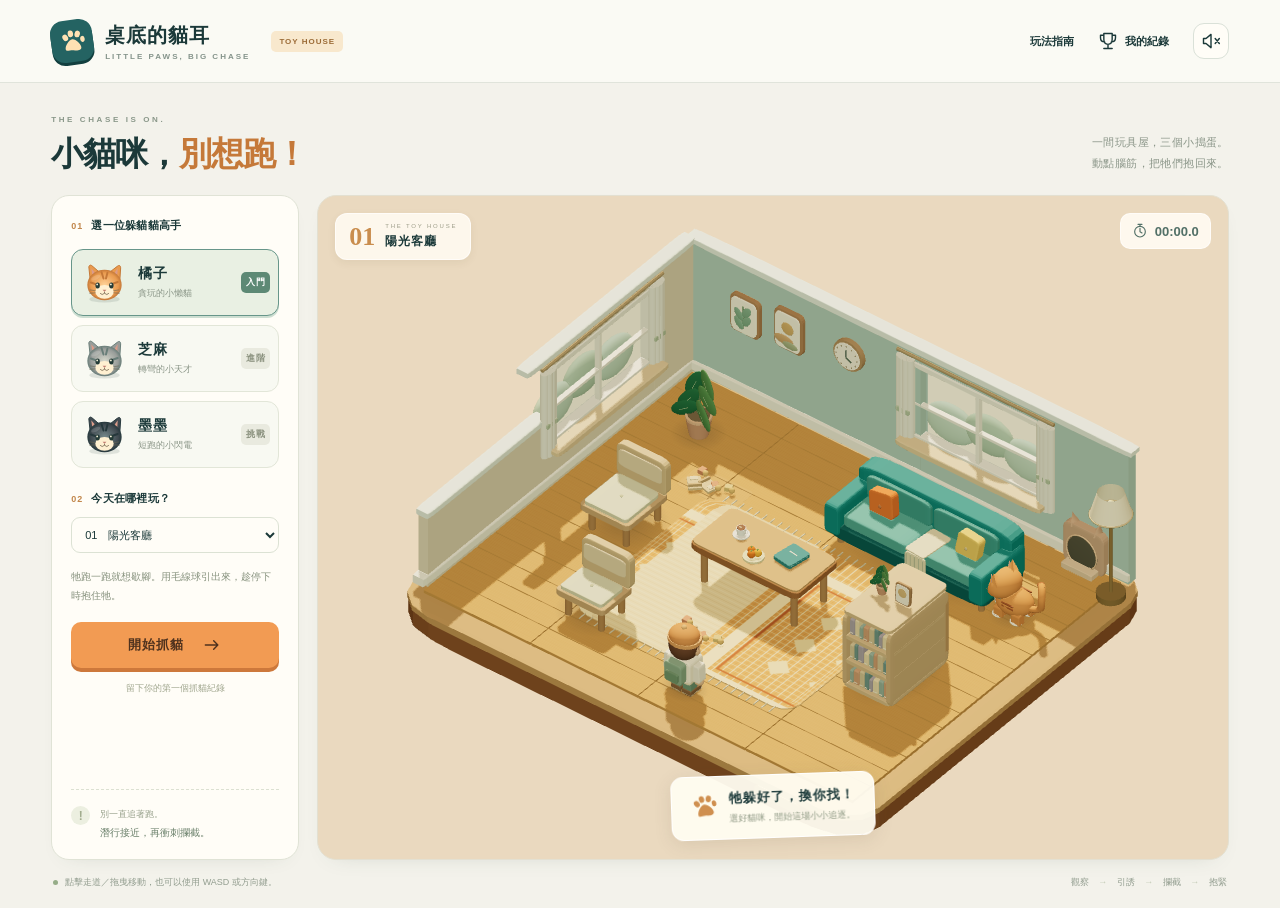
==== commit 26e6b5e0: "Make portrait gameplay fill the viewport" ====
--- a/index.html
+++ b/index.html
@@ -6,6 +6,39 @@
 @media(max-width:720px){.topbar{padding:0 17px;height:67px}.brand{font-size:16px;gap:9px}.brand small{font-size:6px}.brand-paw{width:34px;height:34px;border-radius:10px}.brand-paw svg{height:22px;width:22px}nav{gap:13px}.nav-button{font-size:10px}#recordsButton span{display:none}#helpButton{display:none}.page-heading{margin-bottom:16px}.page-heading h1{font-size:28px}.page-heading p{display:none}main{padding:18px 12px 12px}.page-heading{padding:0 7px}.game-layout{display:flex;flex-direction:column;gap:12px}.sidebar{padding:14px;border-radius:15px}.cat-choices{flex-direction:row;gap:7px}.cat-choice{flex:1;min-width:0;flex-direction:column;text-align:center;gap:2px;padding:5px 4px 8px;border-radius:10px}.cat-choice .cat-face{width:50px;height:50px}.choice-text strong{font-size:12px}.choice-text small{font-size:8px;margin-top:3px}.cat-difficulty{position:absolute;top:5px;right:5px;padding:2px 3px;font-size:6px}.panel-label{font-size:10px;margin-bottom:10px}.room-label{margin:12px 0 7px}.cat-story{display:none}.primary-button{height:41px;margin-top:12px}.local-best{margin:11px 0 0;font-size:8px}.side-tip{display:none}.stage{height:510px;min-height:0;border-radius:15px}.stage-top{top:12px;left:11px;right:11px}.room-pill{padding:7px 9px;gap:7px}.room-number{font-size:22px}.room-pill small{font-size:5px}.room-pill strong{font-size:10px}.timer{font-size:12px;padding:0 8px;height:33px}.timer-area{gap:5px}.timer-area .icon-button{width:33px;height:33px}.action-bar{bottom:13px}.ready-tag{padding:10px 14px}.ready-tag strong{font-size:12px}.ready-tag small{font-size:8px}.game-footer{font-size:8px;line-height:1.8;padding:12px 5px 0}.active-game .page-heading,.active-game .sidebar{display:none}.active-game main{padding-top:12px}.active-game .stage{height:calc(100dvh - 125px);min-height:450px}.active-game .stage-top{flex-wrap:nowrap}.active-game .game-footer{padding-top:10px}.stage-message{font-size:10px;bottom:88px;width:max-content;max-width:85%}.result-card{padding:23px}.result-card .result-face{height:70px;width:70px}.result-card h2{font-size:23px}.result-time{font-size:42px}.result-stats{margin-bottom:18px}}
 .compact-meters{display:none;position:absolute;top:72px;left:14px;gap:13px;background:#fffcf0d9;padding:6px 9px;border-radius:8px}.compact-meters label{display:flex;align-items:center;gap:6px;font-size:8px;color:#71866d}.compact-meters label>span{width:48px;height:5px;background:#e5e9d8;border-radius:5px;overflow:hidden}.compact-meters i{display:block;height:100%;background:#5eac99;width:100%}#compactAlert{background:#eda35d;width:0}@media(max-width:720px){.active-game .compact-meters{display:flex}}
 .result-card .secondary-button{display:inline-block;width:auto;margin:10px 7px 0;padding:5px 7px}
+.play-tool{display:none}
+body.active-game{height:100dvh;overflow:hidden;overscroll-behavior:none}
+.active-game .topbar,.active-game .page-heading,.active-game .sidebar,.active-game .game-footer{display:none}
+.active-game main{width:100%;max-width:none;height:100dvh;padding:0;margin:0}
+.active-game .game-layout{display:block;min-height:0;height:100%;margin:0}
+.active-game .stage{position:fixed;inset:0;width:100%;height:100dvh;min-height:0;border:0;border-radius:0;box-shadow:none;z-index:10}
+.active-game .stage-top{top:max(12px,env(safe-area-inset-top));left:max(12px,env(safe-area-inset-left));right:max(12px,env(safe-area-inset-right));gap:8px;z-index:4;align-items:center}
+.active-game .room-pill{padding:10px;border-radius:13px;height:44px;flex-shrink:0}
+.active-game .room-number,.active-game .room-pill small{display:none}
+.active-game .room-pill strong{font-size:11px;margin:0;letter-spacing:.2px}
+.active-game .timer-area{gap:5px;align-items:center}
+.active-game .timer{height:44px;padding:0 8px;font-size:12px;gap:5px}
+.active-game .timer-area .icon-button{width:44px;height:44px;border-radius:13px}
+.active-game .play-tool{display:grid}
+.active-game .compact-meters{display:flex;top:calc(66px + env(safe-area-inset-top));left:max(12px,env(safe-area-inset-left));padding:8px 10px;gap:16px;z-index:4;pointer-events:none;box-shadow:0 2px 12px #41362012}
+.active-game .compact-meters label{font-size:9px}
+.active-game .compact-meters label>span{width:60px;height:6px}
+.active-game .action-bar{bottom:calc(14px + env(safe-area-inset-bottom));gap:7px;padding:7px;border-radius:20px;max-width:calc(100% - 24px);z-index:4}
+.active-game .action-bar button{height:64px;min-width:92px;padding:10px;gap:8px;border-radius:14px;user-select:none;-webkit-user-select:none}
+.active-game .action-bar span{font-size:13px}
+.active-game .action-bar .icon{width:22px;height:22px}
+.active-game .action-bar small{font-size:0;margin-top:5px}
+.active-game .action-bar small::after{font-size:9px;opacity:.9}
+.active-game #sneakButton small::after{content:'點按切換'}
+.active-game #sprintButton small::after{content:'按住加速'}
+.active-game #lureButton small::after{content:'再點地板'}
+.active-game .stage-message{bottom:calc(105px + env(safe-area-inset-bottom));max-width:calc(100% - 44px);width:max-content;padding:8px 12px;font-size:11px;z-index:3}
+.active-game .chase-cue{top:calc(110px + env(safe-area-inset-top));z-index:3}
+.active-game .game-overlay{z-index:8;padding:calc(18px + env(safe-area-inset-top)) 18px calc(18px + env(safe-area-inset-bottom))}
+.cat-direction{position:absolute;display:flex;align-items:center;gap:5px;height:31px;padding:5px 9px;background:#fff7e7ed;border:1px solid #daaa66;border-radius:20px;color:#916335;pointer-events:none;transform:translate(-50%,-50%);font-size:10px;font-weight:700;z-index:3;box-shadow:0 3px 12px #79572d22;white-space:nowrap}
+.cat-pointer{width:19px;height:19px;transform:rotate(var(--cat-angle,0deg));stroke-width:2.6}
+.cat-pointer-paw{width:15px;height:15px;fill:currentColor}
+@media(max-width:380px){.active-game .stage-top{left:max(8px,env(safe-area-inset-left));right:max(8px,env(safe-area-inset-right));gap:5px}.active-game .room-pill{padding:9px 7px}.active-game .room-pill strong{font-size:10px}.active-game .timer{font-size:11px;padding:0 6px}.active-game .timer .icon{display:none}.active-game .timer-area{gap:4px}.active-game .action-bar{gap:5px;padding:6px}.active-game .action-bar button{min-width:88px;padding:8px;gap:6px}.active-game .action-bar span{font-size:12px}}
 @media(max-height:820px){.result-card{padding:18px 25px}.result-card .result-face{height:58px;width:58px;margin-bottom:2px}.result-card h2{font-size:23px;margin:8px 0}.result-time{font-size:40px;margin:4px 0 10px}.result-stats{margin:7px 0 13px;font-size:9px}.result-stats b{font-size:17px}.result-card p{font-size:10px;margin:6px 0 12px}.result-card .primary-button{height:39px}}
 @media(max-width:720px){#helpButton{display:block;font-size:10px}.topbar nav{gap:11px}.brand small{letter-spacing:1px}.action-bar small{font-size:0}.action-bar small::after{font-size:8px}#sneakButton small::after{content:'點一下切換'}#sprintButton small::after{content:'按住加速'}#lureButton small::after{content:'選擇投放位置'}}
 @media(prefers-reduced-motion:reduce){*{transition:none!important;scroll-behavior:auto!important}}
@@ -18,6 +51,7 @@
 <symbol id="sound" viewBox="0 0 24 24"><path d="m12 4-6 5H3v6h3l6 5V4Zm4 4c3 2 3 6 0 8m3-11c5 4 5 10 0 14"/></symbol><symbol id="mute" viewBox="0 0 24 24"><path d="m12 4-6 5H3v6h3l6 5V4Zm5 5 5 6m0-6-5 6"/></symbol>
 <symbol id="sprint" viewBox="0 0 24 24"><path d="m14 2-9 12h7l-2 8 10-13h-7l1-7Z"/></symbol><symbol id="sneak" viewBox="0 0 24 24"><path d="M3 12s3-6 9-6 9 6 9 6-3 6-9 6-9-6-9-6Z"/><circle cx="12" cy="12" r="3"/><path d="m4 3 16 18"/></symbol><symbol id="yarn" viewBox="0 0 24 24"><circle cx="10" cy="11" r="8"/><path d="m4 5 12 12M7 3l11 11M2 9l12 10M16 5 4 17m12 0c6 0 2 7 6 5"/></symbol>
 <symbol id="close" viewBox="0 0 24 24"><path d="m6 6 12 12M18 6 6 18"/></symbol><symbol id="clock" viewBox="0 0 24 24"><circle cx="12" cy="13" r="8"/><path d="M12 8v5l3 2M9 2h6m-3 0v3"/></symbol>
+<symbol id="expand" viewBox="0 0 24 24"><path d="M9 3H3v6m12-6h6v6M3 15v6h6m12-6v6h-6"/></symbol>
 </defs></svg>
 <header class="topbar"><a class="brand" href="#"><span class="brand-paw"><svg><use href="#paw"/></svg></span><span>桌底的貓耳<small>LITTLE PAWS, BIG CHASE</small></span><span class="edition">TOY HOUSE</span></a><nav><button id="helpButton" class="nav-button">玩法指南</button><button id="recordsButton" class="nav-button" aria-label="我的紀錄"><svg class="icon"><use href="#cup"/></svg><span>我的紀錄</span></button><button id="soundButton" class="icon-button" aria-label="開啟音效" aria-pressed="false"><svg class="icon"><use href="#mute"/></svg></button></nav></header>
 <main>
@@ -31,11 +65,12 @@
 <section class="stage" aria-label="立體玩具屋遊戲">
  <canvas id="toyCanvas" tabindex="0" aria-label="立體抓貓遊戲區；點擊或拖曳走道移動，方向鍵或 WASD 移動；Shift 衝刺，C 切換潛行，E 投放毛線球。"></canvas>
  <div class="motion-edge" aria-hidden="true"></div><div id="chaseCue" class="chase-cue" aria-hidden="true" hidden></div>
- <div class="stage-top"><div class="room-pill"><span class="room-number" id="roomNumber">01</span><div><small>THE TOY HOUSE</small><strong id="roomName">陽光客廳</strong></div></div><div class="timer-area"><div class="timer" id="timer"><svg class="icon"><use href="#clock"/></svg><span>00:00.0</span></div><button id="pauseButton" class="icon-button" aria-label="暫停遊戲" hidden><svg class="icon"><use href="#pause"/></svg></button></div></div>
+ <div class="stage-top"><div class="room-pill"><span class="room-number" id="roomNumber">01</span><div><small>THE TOY HOUSE</small><strong id="roomName">陽光客廳</strong></div></div><div class="timer-area"><div class="timer" id="timer"><svg class="icon"><use href="#clock"/></svg><span>00:00.0</span></div><button id="playSoundButton" class="icon-button play-tool" aria-label="開啟音效" aria-pressed="false"><svg class="icon"><use href="#mute"/></svg></button><button id="fullscreenButton" class="icon-button play-tool" aria-label="進入全螢幕" hidden><svg class="icon"><use href="#expand"/></svg></button><button id="pauseButton" class="icon-button" aria-label="暫停遊戲" hidden><svg class="icon"><use href="#pause"/></svg></button></div></div>
  <div class="compact-meters"><label>體力<span><i id="compactStamina"></i></span></label><label>警戒<span><i id="compactAlert"></i></span></label></div>
  <div class="ready-tag" id="readyTag"><span class="tag-paw"><svg><use href="#paw"/></svg></span><div><strong>牠躲好了，換你找！</strong><small>選好貓咪，開始這場小小追逐。</small></div></div>
  <div class="action-bar" id="actionBar" hidden><button id="sneakButton" aria-pressed="false"><svg class="icon"><use href="#sneak"/></svg><span>潛行<small>C · 切換</small></span></button><button id="sprintButton"><svg class="icon"><use href="#sprint"/></svg><span>衝刺<small>Shift · 按住</small></span></button><button id="lureButton" aria-pressed="false"><svg class="icon"><use href="#yarn"/></svg><span>毛線球<small>E · 點地面</small></span><b id="chargeBadge">3</b></button></div>
  <div class="stage-message" id="stageMessage" role="status"></div>
+ <div id="catDirection" class="cat-direction" aria-hidden="true" hidden><svg class="cat-pointer icon" viewBox="0 0 24 24"><path d="m6 14 6-7 6 7M12 7v13"/></svg><svg class="cat-pointer-paw"><use href="#paw"/></svg><span>貓咪</span></div>
  <div class="loading" id="loading"><span class="loading-paw"><svg><use href="#paw"/></svg></span>正在整理玩具屋…</div>
  <div class="game-overlay" id="gameOverlay" hidden></div>
 </section>
@@ -67,21 +102,21 @@
 OUT OF OR IN CONNECTION WITH THE SOFTWARE OR THE USE OR OTHER DEALINGS IN
 THE SOFTWARE.
 
---><script>(()=>{var Xu=Object.create;var vc=Object.defineProperty;var qu=Object.getOwnPropertyDescriptor;var Yu=Object.getOwnPropertyNames;var Zu=Object.getPrototypeOf,Ju=Object.prototype.hasOwnProperty;var $u=(i,t)=>()=>{try{return t||i((t={exports:{}}).exports,t),t.exports}catch(e){throw t=0,e}};var Ku=(i,t,e,n)=>{if(t&&typeof t=="object"||typeof t=="function")for(let s of Yu(t))!Ju.call(i,s)&&s!==e&&vc(i,s,{get:()=>t[s],enumerable:!(n=qu(t,s))||n.enumerable});return i};var Qu=(i,t,e)=>(e=i!=null?Xu(Zu(i)):{},Ku(t||!i||!i.__esModule?vc(e,"default",{value:i,enumerable:!0}):e,i));var Sc=$u((Mc,br)=>{(function(i,t){"use strict";var e=t();typeof br=="object"&&br.exports&&(br.exports=e),i&&(i.CatGameCore=e)})(typeof globalThis<"u"?globalThis:Mc,function(){"use strict";let i=Object.freeze({left:24,top:112,right:696,bottom:652}),t=16,e=14,n=175,s=305,r=85,a=2600,o=Object.freeze({orange:190,tabby:215,black:245}),l=Object.freeze({orange:Object.freeze({burst:1.7,rest:1.3,feint:!1}),tabby:Object.freeze({burst:1.8,rest:.95,feint:!0}),black:Object.freeze({burst:1.35,rest:2,feint:!1})}),c=16,h=.01,d=new WeakMap,u=[{id:"living-room",name:"\u967D\u5149\u5BA2\u5EF3",wall:"#e5e9d8",floor:"#e8ccaa",accent:"#8d9e7c",furniture:[{x:360,y:184,w:248,h:88,type:"sofa"},{x:274,y:354,w:170,h:88,type:"table"},{x:100,y:354,w:78,h:88,type:"chair"},{x:550,y:365,w:76,h:120,type:"shelf"},{x:82,y:180,w:42,h:42,type:"plant"},{x:180,y:528,w:76,h:65,type:"chair"}]},{id:"bedroom",name:"\u5348\u7761\u5C0F\u623F\u9593",wall:"#ebddd8",floor:"#e4cbb1",accent:"#b58d91",furniture:[{x:94,y:185,w:188,h:168,type:"bed"},{x:402,y:174,w:212,h:72,type:"shelf"},{x:420,y:354,w:166,h:94,type:"table"},{x:112,y:466,w:78,h:80,type:"chair"},{x:586,y:541,w:42,h:42,type:"plant"},{x:300,y:529,w:76,h:66,type:"chair"}]},{id:"dining-room",name:"\u6696\u6728\u9910\u5EF3",wall:"#e6dfc8",floor:"#dec09c",accent:"#b99765",furniture:[{x:245,y:292,w:230,h:140,type:"table"},{x:88,y:302,w:72,h:82,type:"chair"},{x:560,y:302,w:72,h:82,type:"chair"},{x:290,y:162,w:210,h:65,type:"shelf"},{x:268,y:515,w:72,h:65,type:"chair"},{x:602,y:541,w:42,h:42,type:"plant"}]},{id:"kitchen",name:"\u5976\u6CB9\u5C0F\u5EDA\u623F",wall:"#dce6d9",floor:"#e8d8be",accent:"#91a88c",furniture:[{x:84,y:170,w:220,h:80,type:"counter"},{x:435,y:170,w:190,h:80,type:"counter"},{x:280,y:359,w:180,h:90,type:"table"},{x:84,y:370,w:76,h:142,type:"shelf"},{x:546,y:390,w:78,h:85,type:"chair"},{x:195,y:558,w:38,h:38,type:"plant"}]},{id:"cafe",name:"\u5DF7\u53E3\u5496\u5561\u9928",wall:"#dedfc9",floor:"#d9b994",accent:"#829078",furniture:[{x:114,y:195,w:130,h:85,type:"table"},{x:453,y:195,w:130,h:85,type:"table"},{x:265,y:378,w:190,h:90,type:"counter"},{x:100,y:464,w:72,h:75,type:"chair"},{x:548,y:465,w:72,h:75,type:"chair"},{x:334,y:170,w:42,h:42,type:"plant"}]},{id:"clinic",name:"\u68EE\u6797\u52D5\u7269\u8A3A\u6240",wall:"#dce8e3",floor:"#e2d7bc",accent:"#87aba0",furniture:[{x:98,y:187,w:186,h:100,type:"table"},{x:438,y:181,w:178,h:88,type:"sofa"},{x:278,y:387,w:164,h:90,type:"table"},{x:88,y:448,w:78,h:110,type:"shelf"},{x:554,y:451,w:76,h:80,type:"chair"},{x:337,y:180,w:40,h:40,type:"plant"}]}],f=[[{x:306,y:498,w:100,h:42,type:"paper"},{x:142,y:252,w:88,h:46,type:"toys"}],[{x:315,y:296,w:76,h:42,type:"toys"},{x:426,y:507,w:80,h:42,type:"paper"}],[{x:118,y:455,w:90,h:42,type:"paper"},{x:520,y:169,w:70,h:42,type:"toys"}],[{x:326,y:275,w:80,h:42,type:"paper"},{x:473,y:525,w:86,h:44,type:"toys"}],[{x:286,y:276,w:98,h:42,type:"toys"},{x:426,y:548,w:80,h:40,type:"paper"}],[{x:190,y:324,w:100,h:42,type:"paper"},{x:469,y:521,w:70,h:42,type:"toys"}]];u.forEach(function(N,w){N.noiseZones=f[w].map(function(_){return Object.freeze({..._})}),Object.freeze(N.noiseZones),N.furniture.forEach(Object.freeze),Object.freeze(N.furniture),Object.freeze(N)}),Object.freeze(u);function g(N,w,_){return Math.max(w,Math.min(_,N))}function M(N,w){return Math.hypot(N.x-w.x,N.y-w.y)}function m(N){return N&&Number.isFinite(N.x)&&Number.isFinite(N.y)}function p(N,w,_,C){return C=C===void 0?t:Math.max(0,C),!Number.isFinite(w)||!Number.isFinite(_)||w-C<i.left||w+C>i.right||_-C<i.top||_+C>i.bottom?!0:N.furniture.some(function(L){return w>=L.x-C&&w<=L.x+L.w+C&&_>=L.y-C&&_<=L.y+L.h+C})}function E(N,w,_,C,L,O){let Z=0,k=1,q=w.x-N.x,J=w.y-N.y;for(let ot of[[N.x,q,_,L],[N.y,J,C,O]])if(Math.abs(ot[1])<1e-6){if(ot[0]<ot[2]||ot[0]>ot[3])return!1}else{let Et=(ot[2]-ot[0])/ot[1],X=(ot[3]-ot[0])/ot[1];if(Et>X){let nt=Et;Et=X,X=nt}if(Z=Math.max(Z,Et),k=Math.min(k,X),Z>k)return!1}return k>=0&&Z<=1}function T(N,w,_,C){return p(N,w.x,w.y,C)||p(N,_.x,_.y,C)?!1:!N.furniture.some(function(L){return E(w,_,L.x-C,L.y-C,L.x+L.w+C,L.y+L.h+C)})}function S(N,w){let _=d.get(N);if(_||(_=new Map,d.set(N,_)),_.has(w))return _.get(w);let C=i.left+w+h,L=i.right-w-h,O=i.top+w+h,Z=i.bottom-w-h,k=Math.ceil((L-C)/c)+1,q=Math.ceil((Z-O)/c)+1,J=(L-C)/(k-1),ot=(Z-O)/(q-1),Et=[];for(let nt=0;nt<q;nt++)for(let dt=0;dt<k;dt++){let St=C+dt*J,st=O+nt*ot;Et.push({x:St,y:st,blocked:p(N,St,st,w),edges:[]})}for(let nt=0;nt<q;nt++)for(let dt=0;dt<k;dt++){let St=Et[nt*k+dt];if(!St.blocked)for(let st=-1;st<=1;st++)for(let ft=-1;ft<=1;ft++){if(!ft&&!st)continue;let Ht=nt+st,Lt=dt+ft;if(Ht<0||Ht>=q||Lt<0||Lt>=k)continue;let qt=Ht*k+Lt,Zt=Et[qt];Zt.blocked||!T(N,St,Zt,w)||St.edges.push({id:qt,cost:Math.hypot(ft*J,st*ot)})}}let X={nodes:Et,columns:k,rows:q};return _.set(w,X),X}function P(N,w,_,C,L){let O=-1,Z=1/0;for(let k=0;k<w.nodes.length;k++){let q=w.nodes[k];if(q.blocked)continue;let J=(q.x-_.x)**2+(q.y-_.y)**2;J>=Z||L&&!T(N,_,q,C)||(O=k,Z=J)}return O}function R(N,w,_,C){let L={x:g(w.x,i.left+_+h,i.right-_-h),y:g(w.y,i.top+_+h,i.bottom-_-h)};if(!p(N,L.x,L.y,_))return L;let O=P(N,C,L,_,!1);return O<0?null:{x:C.nodes[O].x,y:C.nodes[O].y}}class x{constructor(){this.items=[]}push(w){let _=this.items,C=_.length;for(_.push(w);C>0;){let L=C-1>>1;if(_[L].score<=w.score)break;_[C]=_[L],C=L}_[C]=w}pop(){let w=this.items,_=w[0],C=w.pop();if(w.length){let L=0;for(;L*2+1<w.length;){let O=L*2+1;if(O+1<w.length&&w[O+1].score<w[O].score&&O++,w[O].score>=C.score)break;w[L]=w[O],L=O}w[L]=C}return _}}function b(N,w,_,C){if(C=C===void 0?t:Math.max(0,C),!m(w)||!m(_)||p(N,w.x,w.y,C))return[];let L=S(N,C),O=R(N,_,C,L);if(!O||M(w,O)<.5)return[];if(T(N,w,O,C))return[O];let Z=P(N,L,w,C,!0),k=P(N,L,O,C,!0);if(Z<0||k<0)return[];let q=new Float64Array(L.nodes.length).fill(1/0),J=new Int32Array(L.nodes.length).fill(-1),ot=new Uint8Array(L.nodes.length),Et=new x;for(q[Z]=0,Et.push({id:Z,score:M(L.nodes[Z],L.nodes[k])});Et.items.length;){let ft=Et.pop().id;if(!ot[ft]){if(ft===k)break;ot[ft]=1;for(let Ht of L.nodes[ft].edges){if(ot[Ht.id])continue;let Lt=q[ft]+Ht.cost;Lt>=q[Ht.id]||(q[Ht.id]=Lt,J[Ht.id]=ft,Et.push({id:Ht.id,score:Lt+M(L.nodes[Ht.id],L.nodes[k])}))}}}if(Z!==k&&J[k]<0)return[];let X=[O],nt=k;for(;nt>=0&&(X.unshift({x:L.nodes[nt].x,y:L.nodes[nt].y}),nt!==Z);)nt=J[nt];let dt=[],St=w,st=0;for(;st<X.length;){let ft=X.length-1;for(;ft>st&&!T(N,St,X[ft],C);)ft--;if(!T(N,St,X[ft],C))return[];M(St,X[ft])>.5&&dt.push(X[ft]),St=X[ft],st=ft+1}return dt}function G(N){let w=[];return N.furniture.forEach(function(_,C){if(_.type==="plant"||_.type==="shelf")return;let L=24;[{x:_.x+_.w+L,y:_.y+_.h*.65,side:"right"},{x:_.x-L,y:_.y+_.h*.65,side:"left"},{x:_.x+_.w*.55,y:_.y+_.h+L,side:"bottom"},{x:_.x+_.w*.55,y:_.y-L,side:"top"}].forEach(function(Z){p(N,Z.x,Z.y,t)||w.push({x:Z.x,y:Z.y,side:Z.side,furnitureIndex:C})})}),w}function D(N,w,_){let C=!1;for(;w.length&&_>0;){let L=w[0],O=L.x-N.x,Z=L.y-N.y,k=Math.hypot(O,Z);if(k<.001){w.shift();continue}let q=Math.min(k,_);N.x+=O/k*q,N.y+=Z/k*q,N.dir=Math.atan2(Z,O),C=!0,_-=q,q>=k-.001&&w.shift()}return N.moving=C,C}class z{constructor(w){w=w||{},this.type=Object.hasOwn(o,w.type)?w.type:"orange",this.sceneIndex=Number.isInteger(w.sceneIndex)?g(w.sceneIndex,0,u.length-1):0,this.model={},this.restart()}get scene(){return this.model.scene}get player(){return this.model.player}get cat(){return this.model.cat}get time(){return this.model.time}get mode(){return this.model.mode}get target(){return this.model.target}get particles(){return this.model.particles}get stamina(){return this.model.stamina}get lureCharges(){return this.model.lureCharges}get lures(){return this.model.lures}get noise(){return this.model.noise}get stats(){return this.model.stats}restart(){let w=u[this.sceneIndex],_={x:398,y:610};this.hideSpots=G(w).filter(function(L){return b(w,_,L,t).length>0});let C=this.hideSpots[0];return Object.assign(this.model,{scene:w,player:{x:_.x,y:_.y,moving:!1,dir:-Math.PI/2,sprinting:!1,sneaking:!1,speed:0,speedRatio:0,burst:!1},cat:{x:C.x,y:C.y,type:this.type,moving:!1,hidden:!0,dir:Math.PI,alert:0,state:"hidden",hideSide:C.side,furnitureIndex:C.furnitureIndex,restRemaining:0,feint:!1,returning:!1,speed:0,speedRatio:0,burst:!1},time:0,mode:"ready",target:null,particles:[],escapes:0,stamina:100,lureCharges:3,lures:[],noise:0,stats:{scares:0,luresUsed:0,sprintTime:0}}),this._playerPath=[],this._catPath=[],this._direction={x:0,y:0},this._wantsSprint=!1,this._wantsSneak=!1,this._sprintLocked=!1,this._playerSpeed=0,this._sprintAge=0,this._wasSprinting=!1,this._burstTime=0,this._dashAge=0,this._restTimer=0,this._feintTimer=0,this._feintDone=!1,this._lureCooldown=0,this._lureStay=null,this._activeLureId=null,this._nextLureId=1,this._usedLures=new Set,this._footprintTime=0,this._destination=C,this.model}start(){return this.model.mode==="ready"&&(this.model.mode="playing"),this.model.mode}pause(){return this.model.mode==="playing"&&(this.model.mode="paused",this.clearInput(),this.cat.speed=0,this.cat.speedRatio=0,this.cat.burst=!1,this.cat.moving=!1),this.model.mode}resume(){return this.model.mode==="paused"&&(this.model.mode="playing"),this.model.mode}clearInput(){this._direction={x:0,y:0},this._playerPath=[],this.model.target=null,this.model.player.moving=!1,this._wantsSprint=!1,this._wantsSneak=!1,this.player.sprinting=!1,this.player.sneaking=!1,this.player.speed=0,this.player.speedRatio=0,this.player.burst=!1,this._playerSpeed=0,this._sprintAge=0,this._wasSprinting=!1}setSprint(w){return this.mode!=="playing"?!1:(this._wantsSprint=!!w,w&&(this._wantsSneak=!1,this.player.sneaking=!1),w||(this.player.sprinting=!1),!0)}setSneak(w){return this.mode!=="playing"?!1:(this._wantsSneak=!!w,this.player.sneaking=this._wantsSneak,w&&(this._wantsSprint=!1,this.player.sprinting=!1),!0)}placeLure(w,_){if(this.mode!=="playing"||this.lureCharges<=0||!Number.isFinite(w)||!Number.isFinite(_))return!1;let C=R(this.scene,{x:w,y:_},t,S(this.scene,t));return!C||M(this.cat,C)>.5&&!b(this.scene,this.cat,C,e).length?!1:(this.model.lures.push({id:this._nextLureId++,x:C.x,y:C.y,life:6}),this.model.lureCharges--,this.stats.luresUsed++,!0)}setTarget(w,_){if(this.model.mode!=="playing"||!Number.isFinite(w)||!Number.isFinite(_))return!1;this._direction={x:0,y:0},this._playerPath=b(this.scene,this.player,{x:w,y:_},t);let C=this._playerPath[this._playerPath.length-1];return this.model.target=C?{x:C.x,y:C.y}:null,!!C}setDirection(w,_){if(this.model.mode!=="playing")return;if(!Number.isFinite(w)||!Number.isFinite(_)){this.clearInput();return}let C=Math.hypot(w,_);this._direction=C>0?{x:w/C,y:_/C}:{x:0,y:0},this._playerPath=[],this.model.target=null,C||(this._playerSpeed=0,this.player.speed=0,this.player.speedRatio=0,this.player.moving=!1,this.player.burst=!1,this.player.sprinting=!1,this._sprintAge=0,this._wasSprinting=!1)}_movePlayer(w){let _=this.player,C=this._direction;this._sprintLocked&&this.stamina>=30&&(this._sprintLocked=!1);let L=this._wantsSprint&&!this._sprintLocked&&this.stamina>0,O=!!(C.x||C.y||this._playerPath.length);(!L||!this._wasSprinting)&&(this._sprintAge=0);let Z=L?48*Math.max(0,1-this._sprintAge/.55):0,k=this._wantsSneak?r:L?s+Z:n;O?k<this._playerSpeed?this._playerSpeed=k:this._playerSpeed=Math.min(k,this._playerSpeed+a*w):this._playerSpeed=0;let q=this._playerSpeed,J=_.x,ot=_.y;if(_.sneaking=this._wantsSneak,C.x||C.y){let St={x:_.x,y:_.y},st=C.x*q*w,ft=C.y*q*w;p(this.scene,_.x+st,_.y+ft,t)?(p(this.scene,_.x+st,_.y,t)||(_.x+=st),p(this.scene,_.x,_.y+ft,t)||(_.y+=ft)):(_.x+=st,_.y+=ft),_.moving=M(St,_)>.01,_.moving&&(_.dir=Math.atan2(_.y-St.y,_.x-St.x))}else D(_,this._playerPath,q*w),this._playerPath.length||(this.model.target=null);_.sprinting=L&&_.moving&&!_.sneaking,_.speed=Math.hypot(_.x-J,_.y-ot)/w,_.speedRatio=_.speed/n,_.burst=_.sprinting&&this._sprintAge<.4,this._wasSprinting=_.sprinting,_.sprinting&&(this._sprintAge+=w),_.moving||(this._playerSpeed=0,_.speed=0,_.speedRatio=0,_.burst=!1),_.sprinting?(this.model.stamina=g(this.stamina-27*w,0,100),this.stats.sprintTime+=w,this.stamina<=0&&(this._sprintLocked=!0)):this.model.stamina=g(this.stamina+18*w,0,100);let Et=_.moving&&this.scene.noiseZones.some(function(St){return _.x>=St.x&&_.x<=St.x+St.w&&_.y>=St.y&&_.y<=St.y+St.h}),X=_.moving?_.sneaking?.05:_.sprinting?.9:.3:0,nt=Et?_.sneaking?.22:.55:0,dt=g(X+nt,0,1);this.model.noise+=(dt-this.noise)*Math.min(1,w*10),_.onNoiseZone=!!Et}_escapeRoute(w,_){let C=this.player,L=this.cat,O=null,Z=-1/0;for(let k of this.hideSpots){if(M(k,L)<(w?8:100)||k.furnitureIndex===_)continue;let q=b(this.scene,L,k,e);if(!q.length)continue;let J=0,ot=L;for(let Ht of q)J+=M(ot,Ht),ot=Ht;let Et=q[0],X=M(Et,L),nt=Math.min(1,70/Math.max(1,X)),dt=M(L,C);for(let Ht=.2;Ht<=1.01;Ht+=.2){let Lt={x:L.x+(Et.x-L.x)*nt*Ht,y:L.y+(Et.y-L.y)*nt*Ht};dt=Math.min(dt,M(Lt,C))}let St=Math.max(0,M(L,C)-dt),st=St>8?1e3+St*5:St*5,ft=w?-J:M(k,C)+J*.05-st;ft>Z&&(Z=ft,O={spot:k,path:q})}return O}_flee(w){let _=this._escapeRoute(!w);if(this._activeLureId=null,this._lureStay=null,this._lureCooldown=w?1.1:.3,this._burstTime=0,this._dashAge=0,this._restTimer=0,this._feintTimer=0,this._feintDone=!1,this.cat.feint=!1,this.cat.restRemaining=0,this.cat.speed=0,this.cat.speedRatio=0,this.cat.burst=!1,this.cat.returning=!w,this.cat.alert=w?1:0,this.cat.hidden=!1,!_){this._catPath=[],this.cat.state="resting",this._restTimer=1.3;return}this._catPath=_.path,this._destination=_.spot,this.cat.state="fleeing",this.cat.moving=!0,w&&(this.model.escapes++,this.stats.scares++)}_settleAtDestination(){this.cat.state="hidden",this.cat.hidden=!0,this.cat.moving=!1,this.cat.alert=0,this.cat.feint=!1,this.cat.returning=!1,this.cat.restRemaining=0,this.cat.speed=0,this.cat.speedRatio=0,this.cat.burst=!1,this.cat.hideSide=this._destination.side,this.cat.furnitureIndex=this._destination.furnitureIndex,this._lureCooldown=.3}_awareness(w,_){let C=this.player,L=this.cat,O=M(C,L),Z=C.sprinting?175:C.sneaking?_?32:60:_?58:115,k=Math.max(0,this.noise-(C.sprinting?.9:C.sneaking?.05:.3)),q=Z+k*65,J=T(this.scene,C,L,0),ot=this.noise>.55&&O<q;if(O<q&&(J||ot)){let Et=1-O/q,X=C.sprinting?4.8:C.sneaking?.65:3.1;_&&!C.sprinting&&(X*=.5),C.moving||(X*=.7),X+=Et*.7+k*1.8,J||(X*=.55),L.alert=g(L.alert+X*w,0,1)}else L.alert=g(L.alert-w*.65,0,1);return L.alert>=1}_tryLure(){if(this._lureCooldown>0||this.cat.alert>.85)return!1;let w=this.lures.filter(_=>!this._usedLures.has(_.id)&&_.life>0&&M(this.cat,_)<=240);w.sort((_,C)=>M(this.cat,_)-M(this.cat,C));for(let _ of w){let C=b(this.scene,this.cat,_,e);if(!(!C.length&&M(this.cat,_)>1))return this._usedLures.add(_.id),this._activeLureId=_.id,this._catPath=C,this._lureStay=C.length?null:2,this._restTimer=0,this.cat.state="lured",this.cat.hidden=!1,this.cat.alert=Math.max(0,this.cat.alert-.3),this.cat.feint=!1,this.cat.returning=!1,this.cat.restRemaining=0,!0}return!1}_moveLured(w){if(this._awareness(w,!0)){this._flee(!0);return}if(this._lureStay!==null){this.cat.moving=!1,this._lureStay-=w,this._lureStay<=0&&this._flee(!1);return}if(!this.lures.some(L=>L.id===this._activeLureId)){this._flee(!1);return}let _=this.cat.x,C=this.cat.y;D(this.cat,this._catPath,95*w),this.cat.speed=Math.hypot(this.cat.x-_,this.cat.y-C)/w,this.cat.speedRatio=this.cat.speed/o[this.type],this._catPath.length||(this._lureStay=2,this.cat.moving=!1,this.cat.speed=0,this.cat.speedRatio=0)}_moveFleeing(w){let _=this.cat,C=l[this.type];if(_.alert=Math.max(_.returning?0:.35,_.alert-w*.28),this._feintTimer>0){if(this._feintTimer=Math.max(0,this._feintTimer-w),_.moving=!1,!this._feintTimer){let J=this._escapeRoute(!1,this._destination.furnitureIndex);J&&(this._catPath=J.path,this._destination=J.spot),_.feint=!1,this._dashAge=0}return}let L=Math.max(0,1-this._dashAge/.48),O=1-.16*g((this._dashAge-.62)/.7,0,1),Z=_.returning?115:o[this.type]*(O+.58*L*L),k=_.x,q=_.y;if(D(_,this._catPath,Z*w),_.speed=Math.hypot(_.x-k,_.y-q)/w,_.speedRatio=_.speed/o[this.type],_.burst=_.moving&&!_.returning&&this._dashAge<.48,this._dashAge+=w,this._burstTime+=w,this._footprintTime-=w,this._footprintTime<=0&&_.moving&&(this._footprintTime=.16,this.particles.push({x:_.x,y:_.y+7,vx:0,vy:0,life:.8,maxLife:.8,color:"#a78865",size:3,kind:"paw",rotation:_.dir})),_.returning){this._catPath.length||this._settleAtDestination();return}if(C.feint&&!this._feintDone&&this._burstTime>=.7&&this._catPath.length){this._feintDone=!0,this._feintTimer=.34,_.feint=!0,_.moving=!1,_.speed=0,_.speedRatio=0,_.burst=!1;return}(!this._catPath.length||this._burstTime>=C.burst)&&(this._restTimer=C.rest,_.state="resting",_.restRemaining=this._restTimer,_.moving=!1,_.speed=0,_.speedRatio=0,_.burst=!1,_.alert=Math.min(_.alert,.2))}_moveCat(w){let _=this.cat;if(_.speed=0,_.speedRatio=0,_.burst=!1,this._lureCooldown=Math.max(0,this._lureCooldown-w),_.state==="fleeing"){this._moveFleeing(w);return}if(_.state==="lured"){this._moveLured(w);return}if(this._tryLure()){this._moveLured(w);return}if(_.state==="resting"){_.moving=!1,_.alert=Math.max(0,_.alert-w*.4),this._restTimer=Math.max(0,this._restTimer-w),_.restRemaining=this._restTimer,this._restTimer<=0&&(this._catPath.length?(_.state="fleeing",this._burstTime=0,this._dashAge=0):this._settleAtDestination());return}if(_.moving=!1,this._awareness(w,!1)){this._flee(!0);return}_.state=_.alert>.08?"alert":"hidden"}_updateParticles(w){this.model.particles=this.particles.filter(function(_){return _.life-=w,_.x+=_.vx*w,_.y+=_.vy*w,_.kind==="confetti"&&(_.vy+=65*w,_.rotation+=w*3),_.life>0})}_win(){this.model.mode="won",this.clearInput(),this._catPath=[],this.cat.moving=!1,this.cat.hidden=!1,this.cat.alert=0,this.cat.state="resting",this.cat.feint=!1,this.cat.restRemaining=0,this.cat.captured=!0,this.cat.speed=0,this.cat.speedRatio=0,this.cat.burst=!1;let w=["#cb8e64","#839576","#d9b95d","#e6c1af"];for(let _=0;_<28;_++){let C=Math.PI*2*_/28;this.particles.push({x:this.cat.x,y:this.cat.y-16,vx:Math.cos(C)*(45+Math.random()*55),vy:-40+Math.sin(C)*65,life:1.5+Math.random(),maxLife:2.5,color:w[_%w.length],size:3+Math.random()*3,kind:"confetti",rotation:C})}}step(w,_=w){if(!Number.isFinite(w)||w<=0||!Number.isFinite(_)||_<0)return this.model;let C=Math.min(w,1),L=_/C;if(this.mode==="won")return this._updateParticles(C),this.model;if(this.mode!=="playing")return this.model;for(;C>1e-6&&this.mode==="playing";){let O=Math.min(C,.016666666666666666);if(this.model.time+=O*L,this._updateParticles(O),this.model.lures=this.lures.filter(function(Z){return Z.life-=O,Z.life>0}),this._movePlayer(O),M(this.player,this.cat)<=30&&T(this.scene,this.player,this.cat,0)){this._win();break}this._moveCat(O),M(this.player,this.cat)<=30&&T(this.scene,this.player,this.cat,0)&&this._win(),C-=O}return this.model}}return Object.freeze({Game:z,SCENES:u,findPath:b,isBlocked:p,BOUNDS:i,PLAYER_RADIUS:t,CAT_RADIUS:e,PLAYER_SPEED:n,SPRINT_SPEED:s,SNEAK_SPEED:r,CAT_SPEEDS:o,CAT_BEHAVIORS:l})})});var bv=Qu(Sc());/**
+--><script>(()=>{var Zu=Object.create;var Sc=Object.defineProperty;var Ju=Object.getOwnPropertyDescriptor;var $u=Object.getOwnPropertyNames;var Ku=Object.getPrototypeOf,Qu=Object.prototype.hasOwnProperty;var ju=(i,t)=>()=>{try{return t||i((t={exports:{}}).exports,t),t.exports}catch(e){throw t=0,e}};var td=(i,t,e,n)=>{if(t&&typeof t=="object"||typeof t=="function")for(let s of $u(t))!Qu.call(i,s)&&s!==e&&Sc(i,s,{get:()=>t[s],enumerable:!(n=Ju(t,s))||n.enumerable});return i};var ed=(i,t,e)=>(e=i!=null?Zu(Ku(i)):{},td(t||!i||!i.__esModule?Sc(e,"default",{value:i,enumerable:!0}):e,i));var Ec=ju((bc,Er)=>{(function(i,t){"use strict";var e=t();typeof Er=="object"&&Er.exports&&(Er.exports=e),i&&(i.CatGameCore=e)})(typeof globalThis<"u"?globalThis:bc,function(){"use strict";let i=Object.freeze({left:24,top:112,right:696,bottom:652}),t=16,e=14,n=175,s=305,r=85,a=2600,o=Object.freeze({orange:190,tabby:215,black:245}),l=Object.freeze({orange:Object.freeze({burst:1.7,rest:1.3,feint:!1}),tabby:Object.freeze({burst:1.8,rest:.95,feint:!0}),black:Object.freeze({burst:1.35,rest:2,feint:!1})}),c=16,h=.01,d=new WeakMap,u=[{id:"living-room",name:"\u967D\u5149\u5BA2\u5EF3",wall:"#e5e9d8",floor:"#e8ccaa",accent:"#8d9e7c",furniture:[{x:360,y:184,w:248,h:88,type:"sofa"},{x:274,y:354,w:170,h:88,type:"table"},{x:100,y:354,w:78,h:88,type:"chair"},{x:550,y:365,w:76,h:120,type:"shelf"},{x:82,y:180,w:42,h:42,type:"plant"},{x:180,y:528,w:76,h:65,type:"chair"}]},{id:"bedroom",name:"\u5348\u7761\u5C0F\u623F\u9593",wall:"#ebddd8",floor:"#e4cbb1",accent:"#b58d91",furniture:[{x:94,y:185,w:188,h:168,type:"bed"},{x:402,y:174,w:212,h:72,type:"shelf"},{x:420,y:354,w:166,h:94,type:"table"},{x:112,y:466,w:78,h:80,type:"chair"},{x:586,y:541,w:42,h:42,type:"plant"},{x:300,y:529,w:76,h:66,type:"chair"}]},{id:"dining-room",name:"\u6696\u6728\u9910\u5EF3",wall:"#e6dfc8",floor:"#dec09c",accent:"#b99765",furniture:[{x:245,y:292,w:230,h:140,type:"table"},{x:88,y:302,w:72,h:82,type:"chair"},{x:560,y:302,w:72,h:82,type:"chair"},{x:290,y:162,w:210,h:65,type:"shelf"},{x:268,y:515,w:72,h:65,type:"chair"},{x:602,y:541,w:42,h:42,type:"plant"}]},{id:"kitchen",name:"\u5976\u6CB9\u5C0F\u5EDA\u623F",wall:"#dce6d9",floor:"#e8d8be",accent:"#91a88c",furniture:[{x:84,y:170,w:220,h:80,type:"counter"},{x:435,y:170,w:190,h:80,type:"counter"},{x:280,y:359,w:180,h:90,type:"table"},{x:84,y:370,w:76,h:142,type:"shelf"},{x:546,y:390,w:78,h:85,type:"chair"},{x:195,y:558,w:38,h:38,type:"plant"}]},{id:"cafe",name:"\u5DF7\u53E3\u5496\u5561\u9928",wall:"#dedfc9",floor:"#d9b994",accent:"#829078",furniture:[{x:114,y:195,w:130,h:85,type:"table"},{x:453,y:195,w:130,h:85,type:"table"},{x:265,y:378,w:190,h:90,type:"counter"},{x:100,y:464,w:72,h:75,type:"chair"},{x:548,y:465,w:72,h:75,type:"chair"},{x:334,y:170,w:42,h:42,type:"plant"}]},{id:"clinic",name:"\u68EE\u6797\u52D5\u7269\u8A3A\u6240",wall:"#dce8e3",floor:"#e2d7bc",accent:"#87aba0",furniture:[{x:98,y:187,w:186,h:100,type:"table"},{x:438,y:181,w:178,h:88,type:"sofa"},{x:278,y:387,w:164,h:90,type:"table"},{x:88,y:448,w:78,h:110,type:"shelf"},{x:554,y:451,w:76,h:80,type:"chair"},{x:337,y:180,w:40,h:40,type:"plant"}]}],f=[[{x:306,y:498,w:100,h:42,type:"paper"},{x:142,y:252,w:88,h:46,type:"toys"}],[{x:315,y:296,w:76,h:42,type:"toys"},{x:426,y:507,w:80,h:42,type:"paper"}],[{x:118,y:455,w:90,h:42,type:"paper"},{x:520,y:169,w:70,h:42,type:"toys"}],[{x:326,y:275,w:80,h:42,type:"paper"},{x:473,y:525,w:86,h:44,type:"toys"}],[{x:286,y:276,w:98,h:42,type:"toys"},{x:426,y:548,w:80,h:40,type:"paper"}],[{x:190,y:324,w:100,h:42,type:"paper"},{x:469,y:521,w:70,h:42,type:"toys"}]];u.forEach(function(N,w){N.noiseZones=f[w].map(function(_){return Object.freeze({..._})}),Object.freeze(N.noiseZones),N.furniture.forEach(Object.freeze),Object.freeze(N.furniture),Object.freeze(N)}),Object.freeze(u);function g(N,w,_){return Math.max(w,Math.min(_,N))}function M(N,w){return Math.hypot(N.x-w.x,N.y-w.y)}function m(N){return N&&Number.isFinite(N.x)&&Number.isFinite(N.y)}function p(N,w,_,C){return C=C===void 0?t:Math.max(0,C),!Number.isFinite(w)||!Number.isFinite(_)||w-C<i.left||w+C>i.right||_-C<i.top||_+C>i.bottom?!0:N.furniture.some(function(L){return w>=L.x-C&&w<=L.x+L.w+C&&_>=L.y-C&&_<=L.y+L.h+C})}function E(N,w,_,C,L,O){let Z=0,k=1,q=w.x-N.x,J=w.y-N.y;for(let ot of[[N.x,q,_,L],[N.y,J,C,O]])if(Math.abs(ot[1])<1e-6){if(ot[0]<ot[2]||ot[0]>ot[3])return!1}else{let Et=(ot[2]-ot[0])/ot[1],X=(ot[3]-ot[0])/ot[1];if(Et>X){let it=Et;Et=X,X=it}if(Z=Math.max(Z,Et),k=Math.min(k,X),Z>k)return!1}return k>=0&&Z<=1}function T(N,w,_,C){return p(N,w.x,w.y,C)||p(N,_.x,_.y,C)?!1:!N.furniture.some(function(L){return E(w,_,L.x-C,L.y-C,L.x+L.w+C,L.y+L.h+C)})}function S(N,w){let _=d.get(N);if(_||(_=new Map,d.set(N,_)),_.has(w))return _.get(w);let C=i.left+w+h,L=i.right-w-h,O=i.top+w+h,Z=i.bottom-w-h,k=Math.ceil((L-C)/c)+1,q=Math.ceil((Z-O)/c)+1,J=(L-C)/(k-1),ot=(Z-O)/(q-1),Et=[];for(let it=0;it<q;it++)for(let dt=0;dt<k;dt++){let St=C+dt*J,st=O+it*ot;Et.push({x:St,y:st,blocked:p(N,St,st,w),edges:[]})}for(let it=0;it<q;it++)for(let dt=0;dt<k;dt++){let St=Et[it*k+dt];if(!St.blocked)for(let st=-1;st<=1;st++)for(let ft=-1;ft<=1;ft++){if(!ft&&!st)continue;let Ht=it+st,Lt=dt+ft;if(Ht<0||Ht>=q||Lt<0||Lt>=k)continue;let qt=Ht*k+Lt,Zt=Et[qt];Zt.blocked||!T(N,St,Zt,w)||St.edges.push({id:qt,cost:Math.hypot(ft*J,st*ot)})}}let X={nodes:Et,columns:k,rows:q};return _.set(w,X),X}function P(N,w,_,C,L){let O=-1,Z=1/0;for(let k=0;k<w.nodes.length;k++){let q=w.nodes[k];if(q.blocked)continue;let J=(q.x-_.x)**2+(q.y-_.y)**2;J>=Z||L&&!T(N,_,q,C)||(O=k,Z=J)}return O}function R(N,w,_,C){let L={x:g(w.x,i.left+_+h,i.right-_-h),y:g(w.y,i.top+_+h,i.bottom-_-h)};if(!p(N,L.x,L.y,_))return L;let O=P(N,C,L,_,!1);return O<0?null:{x:C.nodes[O].x,y:C.nodes[O].y}}class x{constructor(){this.items=[]}push(w){let _=this.items,C=_.length;for(_.push(w);C>0;){let L=C-1>>1;if(_[L].score<=w.score)break;_[C]=_[L],C=L}_[C]=w}pop(){let w=this.items,_=w[0],C=w.pop();if(w.length){let L=0;for(;L*2+1<w.length;){let O=L*2+1;if(O+1<w.length&&w[O+1].score<w[O].score&&O++,w[O].score>=C.score)break;w[L]=w[O],L=O}w[L]=C}return _}}function b(N,w,_,C){if(C=C===void 0?t:Math.max(0,C),!m(w)||!m(_)||p(N,w.x,w.y,C))return[];let L=S(N,C),O=R(N,_,C,L);if(!O||M(w,O)<.5)return[];if(T(N,w,O,C))return[O];let Z=P(N,L,w,C,!0),k=P(N,L,O,C,!0);if(Z<0||k<0)return[];let q=new Float64Array(L.nodes.length).fill(1/0),J=new Int32Array(L.nodes.length).fill(-1),ot=new Uint8Array(L.nodes.length),Et=new x;for(q[Z]=0,Et.push({id:Z,score:M(L.nodes[Z],L.nodes[k])});Et.items.length;){let ft=Et.pop().id;if(!ot[ft]){if(ft===k)break;ot[ft]=1;for(let Ht of L.nodes[ft].edges){if(ot[Ht.id])continue;let Lt=q[ft]+Ht.cost;Lt>=q[Ht.id]||(q[Ht.id]=Lt,J[Ht.id]=ft,Et.push({id:Ht.id,score:Lt+M(L.nodes[Ht.id],L.nodes[k])}))}}}if(Z!==k&&J[k]<0)return[];let X=[O],it=k;for(;it>=0&&(X.unshift({x:L.nodes[it].x,y:L.nodes[it].y}),it!==Z);)it=J[it];let dt=[],St=w,st=0;for(;st<X.length;){let ft=X.length-1;for(;ft>st&&!T(N,St,X[ft],C);)ft--;if(!T(N,St,X[ft],C))return[];M(St,X[ft])>.5&&dt.push(X[ft]),St=X[ft],st=ft+1}return dt}function G(N){let w=[];return N.furniture.forEach(function(_,C){if(_.type==="plant"||_.type==="shelf")return;let L=24;[{x:_.x+_.w+L,y:_.y+_.h*.65,side:"right"},{x:_.x-L,y:_.y+_.h*.65,side:"left"},{x:_.x+_.w*.55,y:_.y+_.h+L,side:"bottom"},{x:_.x+_.w*.55,y:_.y-L,side:"top"}].forEach(function(Z){p(N,Z.x,Z.y,t)||w.push({x:Z.x,y:Z.y,side:Z.side,furnitureIndex:C})})}),w}function D(N,w,_){let C=!1;for(;w.length&&_>0;){let L=w[0],O=L.x-N.x,Z=L.y-N.y,k=Math.hypot(O,Z);if(k<.001){w.shift();continue}let q=Math.min(k,_);N.x+=O/k*q,N.y+=Z/k*q,N.dir=Math.atan2(Z,O),C=!0,_-=q,q>=k-.001&&w.shift()}return N.moving=C,C}class z{constructor(w){w=w||{},this.type=Object.hasOwn(o,w.type)?w.type:"orange",this.sceneIndex=Number.isInteger(w.sceneIndex)?g(w.sceneIndex,0,u.length-1):0,this.model={},this.restart()}get scene(){return this.model.scene}get player(){return this.model.player}get cat(){return this.model.cat}get time(){return this.model.time}get mode(){return this.model.mode}get target(){return this.model.target}get particles(){return this.model.particles}get stamina(){return this.model.stamina}get lureCharges(){return this.model.lureCharges}get lures(){return this.model.lures}get noise(){return this.model.noise}get stats(){return this.model.stats}restart(){let w=u[this.sceneIndex],_={x:398,y:610};this.hideSpots=G(w).filter(function(L){return b(w,_,L,t).length>0});let C=this.hideSpots[0];return Object.assign(this.model,{scene:w,player:{x:_.x,y:_.y,moving:!1,dir:-Math.PI/2,sprinting:!1,sneaking:!1,speed:0,speedRatio:0,burst:!1},cat:{x:C.x,y:C.y,type:this.type,moving:!1,hidden:!0,dir:Math.PI,alert:0,state:"hidden",hideSide:C.side,furnitureIndex:C.furnitureIndex,restRemaining:0,feint:!1,returning:!1,speed:0,speedRatio:0,burst:!1},time:0,mode:"ready",target:null,particles:[],escapes:0,stamina:100,lureCharges:3,lures:[],noise:0,stats:{scares:0,luresUsed:0,sprintTime:0}}),this._playerPath=[],this._catPath=[],this._direction={x:0,y:0},this._wantsSprint=!1,this._wantsSneak=!1,this._sprintLocked=!1,this._playerSpeed=0,this._sprintAge=0,this._wasSprinting=!1,this._burstTime=0,this._dashAge=0,this._restTimer=0,this._feintTimer=0,this._feintDone=!1,this._lureCooldown=0,this._lureStay=null,this._activeLureId=null,this._nextLureId=1,this._usedLures=new Set,this._footprintTime=0,this._destination=C,this.model}start(){return this.model.mode==="ready"&&(this.model.mode="playing"),this.model.mode}pause(){return this.model.mode==="playing"&&(this.model.mode="paused",this.clearInput(),this.cat.speed=0,this.cat.speedRatio=0,this.cat.burst=!1,this.cat.moving=!1),this.model.mode}resume(){return this.model.mode==="paused"&&(this.model.mode="playing"),this.model.mode}clearInput(){this._direction={x:0,y:0},this._playerPath=[],this.model.target=null,this.model.player.moving=!1,this._wantsSprint=!1,this._wantsSneak=!1,this.player.sprinting=!1,this.player.sneaking=!1,this.player.speed=0,this.player.speedRatio=0,this.player.burst=!1,this._playerSpeed=0,this._sprintAge=0,this._wasSprinting=!1}setSprint(w){return this.mode!=="playing"?!1:(this._wantsSprint=!!w,w&&(this._wantsSneak=!1,this.player.sneaking=!1),w||(this.player.sprinting=!1),!0)}setSneak(w){return this.mode!=="playing"?!1:(this._wantsSneak=!!w,this.player.sneaking=this._wantsSneak,w&&(this._wantsSprint=!1,this.player.sprinting=!1),!0)}placeLure(w,_){if(this.mode!=="playing"||this.lureCharges<=0||!Number.isFinite(w)||!Number.isFinite(_))return!1;let C=R(this.scene,{x:w,y:_},t,S(this.scene,t));return!C||M(this.cat,C)>.5&&!b(this.scene,this.cat,C,e).length?!1:(this.model.lures.push({id:this._nextLureId++,x:C.x,y:C.y,life:6}),this.model.lureCharges--,this.stats.luresUsed++,!0)}setTarget(w,_){if(this.model.mode!=="playing"||!Number.isFinite(w)||!Number.isFinite(_))return!1;this._direction={x:0,y:0},this._playerPath=b(this.scene,this.player,{x:w,y:_},t);let C=this._playerPath[this._playerPath.length-1];return this.model.target=C?{x:C.x,y:C.y}:null,!!C}setDirection(w,_){if(this.model.mode!=="playing")return;if(!Number.isFinite(w)||!Number.isFinite(_)){this.clearInput();return}let C=Math.hypot(w,_);this._direction=C>0?{x:w/C,y:_/C}:{x:0,y:0},this._playerPath=[],this.model.target=null,C||(this._playerSpeed=0,this.player.speed=0,this.player.speedRatio=0,this.player.moving=!1,this.player.burst=!1,this.player.sprinting=!1,this._sprintAge=0,this._wasSprinting=!1)}_movePlayer(w){let _=this.player,C=this._direction;this._sprintLocked&&this.stamina>=30&&(this._sprintLocked=!1);let L=this._wantsSprint&&!this._sprintLocked&&this.stamina>0,O=!!(C.x||C.y||this._playerPath.length);(!L||!this._wasSprinting)&&(this._sprintAge=0);let Z=L?48*Math.max(0,1-this._sprintAge/.55):0,k=this._wantsSneak?r:L?s+Z:n;O?k<this._playerSpeed?this._playerSpeed=k:this._playerSpeed=Math.min(k,this._playerSpeed+a*w):this._playerSpeed=0;let q=this._playerSpeed,J=_.x,ot=_.y;if(_.sneaking=this._wantsSneak,C.x||C.y){let St={x:_.x,y:_.y},st=C.x*q*w,ft=C.y*q*w;p(this.scene,_.x+st,_.y+ft,t)?(p(this.scene,_.x+st,_.y,t)||(_.x+=st),p(this.scene,_.x,_.y+ft,t)||(_.y+=ft)):(_.x+=st,_.y+=ft),_.moving=M(St,_)>.01,_.moving&&(_.dir=Math.atan2(_.y-St.y,_.x-St.x))}else D(_,this._playerPath,q*w),this._playerPath.length||(this.model.target=null);_.sprinting=L&&_.moving&&!_.sneaking,_.speed=Math.hypot(_.x-J,_.y-ot)/w,_.speedRatio=_.speed/n,_.burst=_.sprinting&&this._sprintAge<.4,this._wasSprinting=_.sprinting,_.sprinting&&(this._sprintAge+=w),_.moving||(this._playerSpeed=0,_.speed=0,_.speedRatio=0,_.burst=!1),_.sprinting?(this.model.stamina=g(this.stamina-27*w,0,100),this.stats.sprintTime+=w,this.stamina<=0&&(this._sprintLocked=!0)):this.model.stamina=g(this.stamina+18*w,0,100);let Et=_.moving&&this.scene.noiseZones.some(function(St){return _.x>=St.x&&_.x<=St.x+St.w&&_.y>=St.y&&_.y<=St.y+St.h}),X=_.moving?_.sneaking?.05:_.sprinting?.9:.3:0,it=Et?_.sneaking?.22:.55:0,dt=g(X+it,0,1);this.model.noise+=(dt-this.noise)*Math.min(1,w*10),_.onNoiseZone=!!Et}_escapeRoute(w,_){let C=this.player,L=this.cat,O=null,Z=-1/0;for(let k of this.hideSpots){if(M(k,L)<(w?8:100)||k.furnitureIndex===_)continue;let q=b(this.scene,L,k,e);if(!q.length)continue;let J=0,ot=L;for(let Ht of q)J+=M(ot,Ht),ot=Ht;let Et=q[0],X=M(Et,L),it=Math.min(1,70/Math.max(1,X)),dt=M(L,C);for(let Ht=.2;Ht<=1.01;Ht+=.2){let Lt={x:L.x+(Et.x-L.x)*it*Ht,y:L.y+(Et.y-L.y)*it*Ht};dt=Math.min(dt,M(Lt,C))}let St=Math.max(0,M(L,C)-dt),st=St>8?1e3+St*5:St*5,ft=w?-J:M(k,C)+J*.05-st;ft>Z&&(Z=ft,O={spot:k,path:q})}return O}_flee(w){let _=this._escapeRoute(!w);if(this._activeLureId=null,this._lureStay=null,this._lureCooldown=w?1.1:.3,this._burstTime=0,this._dashAge=0,this._restTimer=0,this._feintTimer=0,this._feintDone=!1,this.cat.feint=!1,this.cat.restRemaining=0,this.cat.speed=0,this.cat.speedRatio=0,this.cat.burst=!1,this.cat.returning=!w,this.cat.alert=w?1:0,this.cat.hidden=!1,!_){this._catPath=[],this.cat.state="resting",this._restTimer=1.3;return}this._catPath=_.path,this._destination=_.spot,this.cat.state="fleeing",this.cat.moving=!0,w&&(this.model.escapes++,this.stats.scares++)}_settleAtDestination(){this.cat.state="hidden",this.cat.hidden=!0,this.cat.moving=!1,this.cat.alert=0,this.cat.feint=!1,this.cat.returning=!1,this.cat.restRemaining=0,this.cat.speed=0,this.cat.speedRatio=0,this.cat.burst=!1,this.cat.hideSide=this._destination.side,this.cat.furnitureIndex=this._destination.furnitureIndex,this._lureCooldown=.3}_awareness(w,_){let C=this.player,L=this.cat,O=M(C,L),Z=C.sprinting?175:C.sneaking?_?32:60:_?58:115,k=Math.max(0,this.noise-(C.sprinting?.9:C.sneaking?.05:.3)),q=Z+k*65,J=T(this.scene,C,L,0),ot=this.noise>.55&&O<q;if(O<q&&(J||ot)){let Et=1-O/q,X=C.sprinting?4.8:C.sneaking?.65:3.1;_&&!C.sprinting&&(X*=.5),C.moving||(X*=.7),X+=Et*.7+k*1.8,J||(X*=.55),L.alert=g(L.alert+X*w,0,1)}else L.alert=g(L.alert-w*.65,0,1);return L.alert>=1}_tryLure(){if(this._lureCooldown>0||this.cat.alert>.85)return!1;let w=this.lures.filter(_=>!this._usedLures.has(_.id)&&_.life>0&&M(this.cat,_)<=240);w.sort((_,C)=>M(this.cat,_)-M(this.cat,C));for(let _ of w){let C=b(this.scene,this.cat,_,e);if(!(!C.length&&M(this.cat,_)>1))return this._usedLures.add(_.id),this._activeLureId=_.id,this._catPath=C,this._lureStay=C.length?null:2,this._restTimer=0,this.cat.state="lured",this.cat.hidden=!1,this.cat.alert=Math.max(0,this.cat.alert-.3),this.cat.feint=!1,this.cat.returning=!1,this.cat.restRemaining=0,!0}return!1}_moveLured(w){if(this._awareness(w,!0)){this._flee(!0);return}if(this._lureStay!==null){this.cat.moving=!1,this._lureStay-=w,this._lureStay<=0&&this._flee(!1);return}if(!this.lures.some(L=>L.id===this._activeLureId)){this._flee(!1);return}let _=this.cat.x,C=this.cat.y;D(this.cat,this._catPath,95*w),this.cat.speed=Math.hypot(this.cat.x-_,this.cat.y-C)/w,this.cat.speedRatio=this.cat.speed/o[this.type],this._catPath.length||(this._lureStay=2,this.cat.moving=!1,this.cat.speed=0,this.cat.speedRatio=0)}_moveFleeing(w){let _=this.cat,C=l[this.type];if(_.alert=Math.max(_.returning?0:.35,_.alert-w*.28),this._feintTimer>0){if(this._feintTimer=Math.max(0,this._feintTimer-w),_.moving=!1,!this._feintTimer){let J=this._escapeRoute(!1,this._destination.furnitureIndex);J&&(this._catPath=J.path,this._destination=J.spot),_.feint=!1,this._dashAge=0}return}let L=Math.max(0,1-this._dashAge/.48),O=1-.16*g((this._dashAge-.62)/.7,0,1),Z=_.returning?115:o[this.type]*(O+.58*L*L),k=_.x,q=_.y;if(D(_,this._catPath,Z*w),_.speed=Math.hypot(_.x-k,_.y-q)/w,_.speedRatio=_.speed/o[this.type],_.burst=_.moving&&!_.returning&&this._dashAge<.48,this._dashAge+=w,this._burstTime+=w,this._footprintTime-=w,this._footprintTime<=0&&_.moving&&(this._footprintTime=.16,this.particles.push({x:_.x,y:_.y+7,vx:0,vy:0,life:.8,maxLife:.8,color:"#a78865",size:3,kind:"paw",rotation:_.dir})),_.returning){this._catPath.length||this._settleAtDestination();return}if(C.feint&&!this._feintDone&&this._burstTime>=.7&&this._catPath.length){this._feintDone=!0,this._feintTimer=.34,_.feint=!0,_.moving=!1,_.speed=0,_.speedRatio=0,_.burst=!1;return}(!this._catPath.length||this._burstTime>=C.burst)&&(this._restTimer=C.rest,_.state="resting",_.restRemaining=this._restTimer,_.moving=!1,_.speed=0,_.speedRatio=0,_.burst=!1,_.alert=Math.min(_.alert,.2))}_moveCat(w){let _=this.cat;if(_.speed=0,_.speedRatio=0,_.burst=!1,this._lureCooldown=Math.max(0,this._lureCooldown-w),_.state==="fleeing"){this._moveFleeing(w);return}if(_.state==="lured"){this._moveLured(w);return}if(this._tryLure()){this._moveLured(w);return}if(_.state==="resting"){_.moving=!1,_.alert=Math.max(0,_.alert-w*.4),this._restTimer=Math.max(0,this._restTimer-w),_.restRemaining=this._restTimer,this._restTimer<=0&&(this._catPath.length?(_.state="fleeing",this._burstTime=0,this._dashAge=0):this._settleAtDestination());return}if(_.moving=!1,this._awareness(w,!1)){this._flee(!0);return}_.state=_.alert>.08?"alert":"hidden"}_updateParticles(w){this.model.particles=this.particles.filter(function(_){return _.life-=w,_.x+=_.vx*w,_.y+=_.vy*w,_.kind==="confetti"&&(_.vy+=65*w,_.rotation+=w*3),_.life>0})}_win(){this.model.mode="won",this.clearInput(),this._catPath=[],this.cat.moving=!1,this.cat.hidden=!1,this.cat.alert=0,this.cat.state="resting",this.cat.feint=!1,this.cat.restRemaining=0,this.cat.captured=!0,this.cat.speed=0,this.cat.speedRatio=0,this.cat.burst=!1;let w=["#cb8e64","#839576","#d9b95d","#e6c1af"];for(let _=0;_<28;_++){let C=Math.PI*2*_/28;this.particles.push({x:this.cat.x,y:this.cat.y-16,vx:Math.cos(C)*(45+Math.random()*55),vy:-40+Math.sin(C)*65,life:1.5+Math.random(),maxLife:2.5,color:w[_%w.length],size:3+Math.random()*3,kind:"confetti",rotation:C})}}step(w,_=w){if(!Number.isFinite(w)||w<=0||!Number.isFinite(_)||_<0)return this.model;let C=Math.min(w,1),L=_/C;if(this.mode==="won")return this._updateParticles(C),this.model;if(this.mode!=="playing")return this.model;for(;C>1e-6&&this.mode==="playing";){let O=Math.min(C,.016666666666666666);if(this.model.time+=O*L,this._updateParticles(O),this.model.lures=this.lures.filter(function(Z){return Z.life-=O,Z.life>0}),this._movePlayer(O),M(this.player,this.cat)<=30&&T(this.scene,this.player,this.cat,0)){this._win();break}this._moveCat(O),M(this.player,this.cat)<=30&&T(this.scene,this.player,this.cat,0)&&this._win(),C-=O}return this.model}}return Object.freeze({Game:z,SCENES:u,findPath:b,isBlocked:p,BOUNDS:i,PLAYER_RADIUS:t,CAT_RADIUS:e,PLAYER_SPEED:n,SPRINT_SPEED:s,SNEAK_SPEED:r,CAT_SPEEDS:o,CAT_BEHAVIORS:l})})});var Av=ed(Ec());/**
  * @license
  * Copyright 2010-2026 Three.js Authors
  * SPDX-License-Identifier: MIT
- */var th=0,pl=1,eh=2;var vi=1,nh=2,is=3,ii=0,We=1,an=2,Mi=0,ss=1,ml=2,gl=3,_l=4,ih=5;var Si=100,sh=101,rh=102,ah=103,oh=104,lh=200,ch=201,hh=202,uh=203,xl=204,yl=205,dh=206,fh=207,ph=208,mh=209,gh=210,_h=211,xh=212,yh=213,vh=214,Zr=0,Jr=1,$r=2,Vi=3,Kr=4,Qr=5,jr=6,ta=7,vl=0,Mh=1,Sh=2,Sn=0,Ml=1,Sl=2,bl=3,sr=4,El=5,Tl=6,wl=7;var Al=300,bi=301,rs=302,Ca=303,Pa=304,Hi=1e3,xn=1001,ea=1002,Ce=1003,bh=1004;var rr=1005;var Ve=1006,Ia=1007;var Bn=1008;var Xe=1009,Rl=1010,Cl=1011,as=1012,La=1013,un=1014,dn=1015,fn=1016,Da=1017,Na=1018,Ei=1020,Pl=35902,Il=35899,Ll=1021,Dl=1022,pn=1023,Nn=1026,zn=1027,Nl=1028,Ua=1029,si=1030,Fa=1031;var Oa=1033,ar=33776,or=33777,lr=33778,cr=33779,Ba=35840,za=35841,ka=35842,Ga=35843,Va=36196,Ha=37492,Wa=37496,Xa=37488,qa=37489,hr=37490,Ya=37491,Za=37808,Ja=37809,$a=37810,Ka=37811,Qa=37812,ja=37813,to=37814,eo=37815,no=37816,io=37817,so=37818,ro=37819,ao=37820,oo=37821,lo=36492,co=36494,ho=36495,uo=36283,fo=36284,ur=36285,po=36286;var ws=2300,na=2301,qr=2302,il=2303,sl=2400,rl=2401,al=2402;var Eh=3200;var mo=0,Th=1,kn="",Oe="srgb",As="srgb-linear",Rs="linear",le="srgb";var Yr=7680;var wh=519,Ah=512,Rh=513,Ch=514,Ul=515,Ph=516,Ih=517,Fl=518,Ol=519,Lh=35044;var Bl="300 es",nn=2e3,Wi=2001;function ju(i){for(let t=i.length-1;t>=0;--t)if(i[t]>=65535)return!0;return!1}function td(i){return ArrayBuffer.isView(i)&&!(i instanceof DataView)}function Cs(i){return document.createElementNS("http://www.w3.org/1999/xhtml",i)}function Dh(){let i=Cs("canvas");return i.style.display="block",i}var bc={},Xi=null;function zl(...i){let t="THREE."+i.shift();Xi?Xi("log",t,...i):console.log(t,...i)}function Nh(i){let t=i[0];if(typeof t=="string"&&t.startsWith("TSL:")){let e=i[1];e&&e.isStackTrace?i[0]+=" "+e.getLocation():i[1]='Stack trace not available. Enable "THREE.Node.captureStackTrace" to capture stack traces.'}return i}function zt(...i){i=Nh(i);let t="THREE."+i.shift();if(Xi)Xi("warn",t,...i);else{let e=i[0];e&&e.isStackTrace?console.warn(e.getError(t)):console.warn(t,...i)}}function kt(...i){i=Nh(i);let t="THREE."+i.shift();if(Xi)Xi("error",t,...i);else{let e=i[0];e&&e.isStackTrace?console.error(e.getError(t)):console.error(t,...i)}}function bs(...i){let t=i.join(" ");t in bc||(bc[t]=!0,zt(...i))}function Uh(i,t,e){return new Promise(function(n,s){function r(){switch(i.clientWaitSync(t,i.SYNC_FLUSH_COMMANDS_BIT,0)){case i.WAIT_FAILED:s();break;case i.TIMEOUT_EXPIRED:setTimeout(r,e);break;default:n()}}setTimeout(r,e)})}var Fh={[Zr]:Zr,[$r]:jr,[Kr]:Kr,[Vi]:Qr,[Jr]:Jr,[jr]:$r,[ta]:ta,[Qr]:Vi},vn=class{addEventListener(t,e){this._listeners===void 0&&(this._listeners={});let n=this._listeners;n[t]===void 0&&(n[t]=[]),n[t].indexOf(e)===-1&&n[t].push(e)}hasEventListener(t,e){let n=this._listeners;return n===void 0?!1:n[t]!==void 0&&n[t].indexOf(e)!==-1}removeEventListener(t,e){let n=this._listeners;if(n===void 0)return;let s=n[t];if(s!==void 0){let r=s.indexOf(e);r!==-1&&s.splice(r,1)}}dispatchEvent(t){let e=this._listeners;if(e===void 0)return;let n=e[t.type];if(n!==void 0){t.target=this;let s=n.slice(0);for(let r=0,a=s.length;r<a;r++)s[r].call(this,t);t.target=null}}},Ue=["00","01","02","03","04","05","06","07","08","09","0a","0b","0c","0d","0e","0f","10","11","12","13","14","15","16","17","18","19","1a","1b","1c","1d","1e","1f","20","21","22","23","24","25","26","27","28","29","2a","2b","2c","2d","2e","2f","30","31","32","33","34","35","36","37","38","39","3a","3b","3c","3d","3e","3f","40","41","42","43","44","45","46","47","48","49","4a","4b","4c","4d","4e","4f","50","51","52","53","54","55","56","57","58","59","5a","5b","5c","5d","5e","5f","60","61","62","63","64","65","66","67","68","69","6a","6b","6c","6d","6e","6f","70","71","72","73","74","75","76","77","78","79","7a","7b","7c","7d","7e","7f","80","81","82","83","84","85","86","87","88","89","8a","8b","8c","8d","8e","8f","90","91","92","93","94","95","96","97","98","99","9a","9b","9c","9d","9e","9f","a0","a1","a2","a3","a4","a5","a6","a7","a8","a9","aa","ab","ac","ad","ae","af","b0","b1","b2","b3","b4","b5","b6","b7","b8","b9","ba","bb","bc","bd","be","bf","c0","c1","c2","c3","c4","c5","c6","c7","c8","c9","ca","cb","cc","cd","ce","cf","d0","d1","d2","d3","d4","d5","d6","d7","d8","d9","da","db","dc","dd","de","df","e0","e1","e2","e3","e4","e5","e6","e7","e8","e9","ea","eb","ec","ed","ee","ef","f0","f1","f2","f3","f4","f5","f6","f7","f8","f9","fa","fb","fc","fd","fe","ff"];var Lo=Math.PI/180,ia=180/Math.PI;function os(){let i=Math.random()*4294967295|0,t=Math.random()*4294967295|0,e=Math.random()*4294967295|0,n=Math.random()*4294967295|0;return(Ue[i&255]+Ue[i>>8&255]+Ue[i>>16&255]+Ue[i>>24&255]+"-"+Ue[t&255]+Ue[t>>8&255]+"-"+Ue[t>>16&15|64]+Ue[t>>24&255]+"-"+Ue[e&63|128]+Ue[e>>8&255]+"-"+Ue[e>>16&255]+Ue[e>>24&255]+Ue[n&255]+Ue[n>>8&255]+Ue[n>>16&255]+Ue[n>>24&255]).toLowerCase()}function jt(i,t,e){return Math.max(t,Math.min(e,i))}function ed(i,t){return(i%t+t)%t}function Do(i,t,e){return(1-e)*i+e*t}function Oh(i){return Math.pow(2,Math.floor(Math.log(i)/Math.LN2))}function kl(i){switch(i.constructor){case Uint32Array:return 4294967295;case Uint16Array:return 65535;case Uint8Array:case Uint8ClampedArray:return 255;case Int32Array:return 2147483647;case Int16Array:return 32767;case Int8Array:return 127;default:return}}function nd(i,t){if(t.constructor===Float32Array)return i;let e=kl(t);if(e===void 0)throw new Error("THREE.MathUtils: Invalid component type.");return Math.max(i/e,-1)}function id(i,t){if(t.constructor===Float32Array)return i;let e=kl(t);if(e===void 0)throw new Error("THREE.MathUtils: Invalid component type.");return Math.round(i*e)}var Mt=class{static{this.prototype.isVector2=!0}constructor(t=0,e=0){this.x=t,this.y=e}get width(){return this.x}set width(t){this.x=t}get height(){return this.y}set height(t){this.y=t}set(t,e){return this.x=t,this.y=e,this}setScalar(t){return this.x=t,this.y=t,this}setX(t){return this.x=t,this}setY(t){return this.y=t,this}setComponent(t,e){switch(t){case 0:this.x=e;break;case 1:this.y=e;break;default:throw new Error("THREE.Vector2: index is out of range: "+t)}return this}getComponent(t){switch(t){case 0:return this.x;case 1:return this.y;default:throw new Error("THREE.Vector2: index is out of range: "+t)}}clone(){return new this.constructor(this.x,this.y)}copy(t){return this.x=t.x,this.y=t.y,this}add(t){return this.x+=t.x,this.y+=t.y,this}addScalar(t){return this.x+=t,this.y+=t,this}addVectors(t,e){return this.x=t.x+e.x,this.y=t.y+e.y,this}addScaledVector(t,e){return this.x+=t.x*e,this.y+=t.y*e,this}sub(t){return this.x-=t.x,this.y-=t.y,this}subScalar(t){return this.x-=t,this.y-=t,this}subVectors(t,e){return this.x=t.x-e.x,this.y=t.y-e.y,this}multiply(t){return this.x*=t.x,this.y*=t.y,this}multiplyScalar(t){return this.x*=t,this.y*=t,this}divide(t){return this.x/=t.x,this.y/=t.y,this}divideScalar(t){return this.multiplyScalar(1/t)}applyMatrix3(t){let e=this.x,n=this.y,s=t.elements;return this.x=s[0]*e+s[3]*n+s[6],this.y=s[1]*e+s[4]*n+s[7],this}min(t){return this.x=Math.min(this.x,t.x),this.y=Math.min(this.y,t.y),this}max(t){return this.x=Math.max(this.x,t.x),this.y=Math.max(this.y,t.y),this}clamp(t,e){return this.x=jt(this.x,t.x,e.x),this.y=jt(this.y,t.y,e.y),this}clampScalar(t,e){return this.x=jt(this.x,t,e),this.y=jt(this.y,t,e),this}clampLength(t,e){let n=this.length();return this.divideScalar(n||1).multiplyScalar(jt(n,t,e))}floor(){return this.x=Math.floor(this.x),this.y=Math.floor(this.y),this}ceil(){return this.x=Math.ceil(this.x),this.y=Math.ceil(this.y),this}round(){return this.x=Math.round(this.x),this.y=Math.round(this.y),this}roundToZero(){return this.x=Math.trunc(this.x),this.y=Math.trunc(this.y),this}negate(){return this.x=-this.x,this.y=-this.y,this}dot(t){return this.x*t.x+this.y*t.y}cross(t){return this.x*t.y-this.y*t.x}lengthSq(){return this.x*this.x+this.y*this.y}length(){return Math.sqrt(this.x*this.x+this.y*this.y)}manhattanLength(){return Math.abs(this.x)+Math.abs(this.y)}normalize(){return this.divideScalar(this.length()||1)}angle(){return Math.atan2(-this.y,-this.x)+Math.PI}angleTo(t){let e=Math.sqrt(this.lengthSq()*t.lengthSq());if(e===0)return Math.PI/2;let n=this.dot(t)/e;return Math.acos(jt(n,-1,1))}distanceTo(t){return Math.sqrt(this.distanceToSquared(t))}distanceToSquared(t){let e=this.x-t.x,n=this.y-t.y;return e*e+n*n}manhattanDistanceTo(t){return Math.abs(this.x-t.x)+Math.abs(this.y-t.y)}setLength(t){return this.normalize().multiplyScalar(t)}lerp(t,e){return this.x+=(t.x-this.x)*e,this.y+=(t.y-this.y)*e,this}lerpVectors(t,e,n){return this.x=t.x+(e.x-t.x)*n,this.y=t.y+(e.y-t.y)*n,this}equals(t){return t.x===this.x&&t.y===this.y}fromArray(t,e=0){return this.x=t[e],this.y=t[e+1],this}toArray(t=[],e=0){return t[e]=this.x,t[e+1]=this.y,t}fromBufferAttribute(t,e){return this.x=t.getX(e),this.y=t.getY(e),this}rotateAround(t,e){let n=Math.cos(e),s=Math.sin(e),r=this.x-t.x,a=this.y-t.y;return this.x=r*n-a*s+t.x,this.y=r*s+a*n+t.y,this}random(){return this.x=Math.random(),this.y=Math.random(),this}*[Symbol.iterator](){yield this.x,yield this.y}},sn=class{constructor(t=0,e=0,n=0,s=1){this.isQuaternion=!0,this._x=t,this._y=e,this._z=n,this._w=s}static slerpFlat(t,e,n,s,r,a,o){let l=n[s+0],c=n[s+1],h=n[s+2],d=n[s+3],u=r[a+0],f=r[a+1],g=r[a+2],M=r[a+3];if(d!==M||l!==u||c!==f||h!==g){let m=l*u+c*f+h*g+d*M;m<0&&(u=-u,f=-f,g=-g,M=-M,m=-m);let p=1-o;if(m<.9995){let E=Math.acos(m),T=Math.sin(E);p=Math.sin(p*E)/T,o=Math.sin(o*E)/T,l=l*p+u*o,c=c*p+f*o,h=h*p+g*o,d=d*p+M*o}else{l=l*p+u*o,c=c*p+f*o,h=h*p+g*o,d=d*p+M*o;let E=1/Math.sqrt(l*l+c*c+h*h+d*d);l*=E,c*=E,h*=E,d*=E}}t[e]=l,t[e+1]=c,t[e+2]=h,t[e+3]=d}static multiplyQuaternionsFlat(t,e,n,s,r,a){let o=n[s],l=n[s+1],c=n[s+2],h=n[s+3],d=r[a],u=r[a+1],f=r[a+2],g=r[a+3];return t[e]=o*g+h*d+l*f-c*u,t[e+1]=l*g+h*u+c*d-o*f,t[e+2]=c*g+h*f+o*u-l*d,t[e+3]=h*g-o*d-l*u-c*f,t}get x(){return this._x}set x(t){this._x=t,this._onChangeCallback()}get y(){return this._y}set y(t){this._y=t,this._onChangeCallback()}get z(){return this._z}set z(t){this._z=t,this._onChangeCallback()}get w(){return this._w}set w(t){this._w=t,this._onChangeCallback()}set(t,e,n,s){return this._x=t,this._y=e,this._z=n,this._w=s,this._onChangeCallback(),this}clone(){return new this.constructor(this._x,this._y,this._z,this._w)}copy(t){return this._x=t.x,this._y=t.y,this._z=t.z,this._w=t.w,this._onChangeCallback(),this}setFromEuler(t,e=!0){let n=t._x,s=t._y,r=t._z,a=t._order,o=Math.cos,l=Math.sin,c=o(n/2),h=o(s/2),d=o(r/2),u=l(n/2),f=l(s/2),g=l(r/2);switch(a){case"XYZ":this._x=u*h*d+c*f*g,this._y=c*f*d-u*h*g,this._z=c*h*g+u*f*d,this._w=c*h*d-u*f*g;break;case"YXZ":this._x=u*h*d+c*f*g,this._y=c*f*d-u*h*g,this._z=c*h*g-u*f*d,this._w=c*h*d+u*f*g;break;case"ZXY":this._x=u*h*d-c*f*g,this._y=c*f*d+u*h*g,this._z=c*h*g+u*f*d,this._w=c*h*d-u*f*g;break;case"ZYX":this._x=u*h*d-c*f*g,this._y=c*f*d+u*h*g,this._z=c*h*g-u*f*d,this._w=c*h*d+u*f*g;break;case"YZX":this._x=u*h*d+c*f*g,this._y=c*f*d+u*h*g,this._z=c*h*g-u*f*d,this._w=c*h*d-u*f*g;break;case"XZY":this._x=u*h*d-c*f*g,this._y=c*f*d-u*h*g,this._z=c*h*g+u*f*d,this._w=c*h*d+u*f*g;break;default:zt("Quaternion: .setFromEuler() encountered an unknown order: "+a)}return e===!0&&this._onChangeCallback(),this}setFromAxisAngle(t,e){let n=e/2,s=Math.sin(n);return this._x=t.x*s,this._y=t.y*s,this._z=t.z*s,this._w=Math.cos(n),this._onChangeCallback(),this}setFromRotationMatrix(t){let e=t.elements,n=e[0],s=e[4],r=e[8],a=e[1],o=e[5],l=e[9],c=e[2],h=e[6],d=e[10],u=n+o+d;if(u>0){let f=.5/Math.sqrt(u+1);this._w=.25/f,this._x=(h-l)*f,this._y=(r-c)*f,this._z=(a-s)*f}else if(n>o&&n>d){let f=2*Math.sqrt(1+n-o-d);this._w=(h-l)/f,this._x=.25*f,this._y=(s+a)/f,this._z=(r+c)/f}else if(o>d){let f=2*Math.sqrt(1+o-n-d);this._w=(r-c)/f,this._x=(s+a)/f,this._y=.25*f,this._z=(l+h)/f}else{let f=2*Math.sqrt(1+d-n-o);this._w=(a-s)/f,this._x=(r+c)/f,this._y=(l+h)/f,this._z=.25*f}return this._onChangeCallback(),this}setFromUnitVectors(t,e){let n=t.dot(e)+1;return n<1e-8?(n=0,Math.abs(t.x)>Math.abs(t.z)?(this._x=-t.y,this._y=t.x,this._z=0,this._w=n):(this._x=0,this._y=-t.z,this._z=t.y,this._w=n)):(this._x=t.y*e.z-t.z*e.y,this._y=t.z*e.x-t.x*e.z,this._z=t.x*e.y-t.y*e.x,this._w=n),this.normalize()}angleTo(t){return 2*Math.acos(Math.abs(jt(this.dot(t),-1,1)))}rotateTowards(t,e){let n=this.angleTo(t);if(n===0)return this;let s=Math.min(1,e/n);return this.slerp(t,s),this}identity(){return this.set(0,0,0,1)}invert(){return this.conjugate()}conjugate(){return this._x*=-1,this._y*=-1,this._z*=-1,this._onChangeCallback(),this}dot(t){return this._x*t._x+this._y*t._y+this._z*t._z+this._w*t._w}lengthSq(){return this._x*this._x+this._y*this._y+this._z*this._z+this._w*this._w}length(){return Math.sqrt(this._x*this._x+this._y*this._y+this._z*this._z+this._w*this._w)}normalize(){let t=this.length();return t===0?(this._x=0,this._y=0,this._z=0,this._w=1):(t=1/t,this._x=this._x*t,this._y=this._y*t,this._z=this._z*t,this._w=this._w*t),this._onChangeCallback(),this}multiply(t){return this.multiplyQuaternions(this,t)}premultiply(t){return this.multiplyQuaternions(t,this)}multiplyQuaternions(t,e){let n=t._x,s=t._y,r=t._z,a=t._w,o=e._x,l=e._y,c=e._z,h=e._w;return this._x=n*h+a*o+s*c-r*l,this._y=s*h+a*l+r*o-n*c,this._z=r*h+a*c+n*l-s*o,this._w=a*h-n*o-s*l-r*c,this._onChangeCallback(),this}slerp(t,e){let n=t._x,s=t._y,r=t._z,a=t._w,o=this.dot(t);o<0&&(n=-n,s=-s,r=-r,a=-a,o=-o);let l=1-e;if(o<.9995){let c=Math.acos(o),h=Math.sin(c);l=Math.sin(l*c)/h,e=Math.sin(e*c)/h,this._x=this._x*l+n*e,this._y=this._y*l+s*e,this._z=this._z*l+r*e,this._w=this._w*l+a*e,this._onChangeCallback()}else this._x=this._x*l+n*e,this._y=this._y*l+s*e,this._z=this._z*l+r*e,this._w=this._w*l+a*e,this.normalize();return this}slerpQuaternions(t,e,n){return this.copy(t).slerp(e,n)}random(){let t=2*Math.PI*Math.random(),e=2*Math.PI*Math.random(),n=Math.random(),s=Math.sqrt(1-n),r=Math.sqrt(n);return this.set(s*Math.sin(t),s*Math.cos(t),r*Math.sin(e),r*Math.cos(e))}equals(t){return t._x===this._x&&t._y===this._y&&t._z===this._z&&t._w===this._w}fromArray(t,e=0){return this._x=t[e],this._y=t[e+1],this._z=t[e+2],this._w=t[e+3],this._onChangeCallback(),this}toArray(t=[],e=0){return t[e]=this._x,t[e+1]=this._y,t[e+2]=this._z,t[e+3]=this._w,t}fromBufferAttribute(t,e){return this._x=t.getX(e),this._y=t.getY(e),this._z=t.getZ(e),this._w=t.getW(e),this._onChangeCallback(),this}toJSON(){return this.toArray()}_onChange(t){return this._onChangeCallback=t,this}_onChangeCallback(){}*[Symbol.iterator](){yield this._x,yield this._y,yield this._z,yield this._w}},B=class{static{this.prototype.isVector3=!0}constructor(t=0,e=0,n=0){this.x=t,this.y=e,this.z=n}set(t,e,n){return n===void 0&&(n=this.z),this.x=t,this.y=e,this.z=n,this}setScalar(t){return this.x=t,this.y=t,this.z=t,this}setX(t){return this.x=t,this}setY(t){return this.y=t,this}setZ(t){return this.z=t,this}setComponent(t,e){switch(t){case 0:this.x=e;break;case 1:this.y=e;break;case 2:this.z=e;break;default:throw new Error("THREE.Vector3: index is out of range: "+t)}return this}getComponent(t){switch(t){case 0:return this.x;case 1:return this.y;case 2:return this.z;default:throw new Error("THREE.Vector3: index is out of range: "+t)}}clone(){return new this.constructor(this.x,this.y,this.z)}copy(t){return this.x=t.x,this.y=t.y,this.z=t.z,this}add(t){return this.x+=t.x,this.y+=t.y,this.z+=t.z,this}addScalar(t){return this.x+=t,this.y+=t,this.z+=t,this}addVectors(t,e){return this.x=t.x+e.x,this.y=t.y+e.y,this.z=t.z+e.z,this}addScaledVector(t,e){return this.x+=t.x*e,this.y+=t.y*e,this.z+=t.z*e,this}sub(t){return this.x-=t.x,this.y-=t.y,this.z-=t.z,this}subScalar(t){return this.x-=t,this.y-=t,this.z-=t,this}subVectors(t,e){return this.x=t.x-e.x,this.y=t.y-e.y,this.z=t.z-e.z,this}multiply(t){return this.x*=t.x,this.y*=t.y,this.z*=t.z,this}multiplyScalar(t){return this.x*=t,this.y*=t,this.z*=t,this}multiplyVectors(t,e){return this.x=t.x*e.x,this.y=t.y*e.y,this.z=t.z*e.z,this}applyEuler(t){return this.applyQuaternion(Ec.setFromEuler(t))}applyAxisAngle(t,e){return this.applyQuaternion(Ec.setFromAxisAngle(t,e))}applyMatrix3(t){let e=this.x,n=this.y,s=this.z,r=t.elements;return this.x=r[0]*e+r[3]*n+r[6]*s,this.y=r[1]*e+r[4]*n+r[7]*s,this.z=r[2]*e+r[5]*n+r[8]*s,this}applyNormalMatrix(t){return this.applyMatrix3(t).normalize()}applyMatrix4(t){let e=this.x,n=this.y,s=this.z,r=t.elements,a=1/(r[3]*e+r[7]*n+r[11]*s+r[15]);return this.x=(r[0]*e+r[4]*n+r[8]*s+r[12])*a,this.y=(r[1]*e+r[5]*n+r[9]*s+r[13])*a,this.z=(r[2]*e+r[6]*n+r[10]*s+r[14])*a,this}applyQuaternion(t){let e=this.x,n=this.y,s=this.z,r=t.x,a=t.y,o=t.z,l=t.w,c=2*(a*s-o*n),h=2*(o*e-r*s),d=2*(r*n-a*e);return this.x=e+l*c+a*d-o*h,this.y=n+l*h+o*c-r*d,this.z=s+l*d+r*h-a*c,this}project(t){return this.applyMatrix4(t.matrixWorldInverse).applyMatrix4(t.projectionMatrix)}unproject(t){return this.applyMatrix4(t.projectionMatrixInverse).applyMatrix4(t.matrixWorld)}transformDirection(t){let e=this.x,n=this.y,s=this.z,r=t.elements;return this.x=r[0]*e+r[4]*n+r[8]*s,this.y=r[1]*e+r[5]*n+r[9]*s,this.z=r[2]*e+r[6]*n+r[10]*s,this.normalize()}divide(t){return this.x/=t.x,this.y/=t.y,this.z/=t.z,this}divideScalar(t){return this.multiplyScalar(1/t)}min(t){return this.x=Math.min(this.x,t.x),this.y=Math.min(this.y,t.y),this.z=Math.min(this.z,t.z),this}max(t){return this.x=Math.max(this.x,t.x),this.y=Math.max(this.y,t.y),this.z=Math.max(this.z,t.z),this}clamp(t,e){return this.x=jt(this.x,t.x,e.x),this.y=jt(this.y,t.y,e.y),this.z=jt(this.z,t.z,e.z),this}clampScalar(t,e){return this.x=jt(this.x,t,e),this.y=jt(this.y,t,e),this.z=jt(this.z,t,e),this}clampLength(t,e){let n=this.length();return this.divideScalar(n||1).multiplyScalar(jt(n,t,e))}floor(){return this.x=Math.floor(this.x),this.y=Math.floor(this.y),this.z=Math.floor(this.z),this}ceil(){return this.x=Math.ceil(this.x),this.y=Math.ceil(this.y),this.z=Math.ceil(this.z),this}round(){return this.x=Math.round(this.x),this.y=Math.round(this.y),this.z=Math.round(this.z),this}roundToZero(){return this.x=Math.trunc(this.x),this.y=Math.trunc(this.y),this.z=Math.trunc(this.z),this}negate(){return this.x=-this.x,this.y=-this.y,this.z=-this.z,this}dot(t){return this.x*t.x+this.y*t.y+this.z*t.z}lengthSq(){return this.x*this.x+this.y*this.y+this.z*this.z}length(){return Math.sqrt(this.x*this.x+this.y*this.y+this.z*this.z)}manhattanLength(){return Math.abs(this.x)+Math.abs(this.y)+Math.abs(this.z)}normalize(){return this.divideScalar(this.length()||1)}setLength(t){return this.normalize().multiplyScalar(t)}lerp(t,e){return this.x+=(t.x-this.x)*e,this.y+=(t.y-this.y)*e,this.z+=(t.z-this.z)*e,this}lerpVectors(t,e,n){return this.x=t.x+(e.x-t.x)*n,this.y=t.y+(e.y-t.y)*n,this.z=t.z+(e.z-t.z)*n,this}cross(t){return this.crossVectors(this,t)}crossVectors(t,e){let n=t.x,s=t.y,r=t.z,a=e.x,o=e.y,l=e.z;return this.x=s*l-r*o,this.y=r*a-n*l,this.z=n*o-s*a,this}projectOnVector(t){let e=t.lengthSq();if(e===0)return this.set(0,0,0);let n=t.dot(this)/e;return this.copy(t).multiplyScalar(n)}projectOnPlane(t){return No.copy(this).projectOnVector(t),this.sub(No)}reflect(t){return this.sub(No.copy(t).multiplyScalar(2*this.dot(t)))}angleTo(t){let e=Math.sqrt(this.lengthSq()*t.lengthSq());if(e===0)return Math.PI/2;let n=this.dot(t)/e;return Math.acos(jt(n,-1,1))}distanceTo(t){return Math.sqrt(this.distanceToSquared(t))}distanceToSquared(t){let e=this.x-t.x,n=this.y-t.y,s=this.z-t.z;return e*e+n*n+s*s}manhattanDistanceTo(t){return Math.abs(this.x-t.x)+Math.abs(this.y-t.y)+Math.abs(this.z-t.z)}setFromSpherical(t){return this.setFromSphericalCoords(t.radius,t.phi,t.theta)}setFromSphericalCoords(t,e,n){let s=Math.sin(e)*t;return this.x=s*Math.sin(n),this.y=Math.cos(e)*t,this.z=s*Math.cos(n),this}setFromCylindrical(t){return this.setFromCylindricalCoords(t.radius,t.theta,t.y)}setFromCylindricalCoords(t,e,n){return this.x=t*Math.sin(e),this.y=n,this.z=t*Math.cos(e),this}setFromMatrixPosition(t){let e=t.elements;return this.x=e[12],this.y=e[13],this.z=e[14],this}setFromMatrixScale(t){let e=this.setFromMatrixColumn(t,0).length(),n=this.setFromMatrixColumn(t,1).length(),s=this.setFromMatrixColumn(t,2).length();return this.x=e,this.y=n,this.z=s,this}setFromMatrixColumn(t,e){return this.fromArray(t.elements,e*4)}setFromMatrix3Column(t,e){return this.fromArray(t.elements,e*3)}setFromEuler(t){return this.x=t._x,this.y=t._y,this.z=t._z,this}setFromColor(t){return this.x=t.r,this.y=t.g,this.z=t.b,this}equals(t){return t.x===this.x&&t.y===this.y&&t.z===this.z}fromArray(t,e=0){return this.x=t[e],this.y=t[e+1],this.z=t[e+2],this}toArray(t=[],e=0){return t[e]=this.x,t[e+1]=this.y,t[e+2]=this.z,t}fromBufferAttribute(t,e){return this.x=t.getX(e),this.y=t.getY(e),this.z=t.getZ(e),this}random(){return this.x=Math.random(),this.y=Math.random(),this.z=Math.random(),this}randomDirection(){let t=Math.random()*Math.PI*2,e=Math.random()*2-1,n=Math.sqrt(1-e*e);return this.x=n*Math.cos(t),this.y=e,this.z=n*Math.sin(t),this}*[Symbol.iterator](){yield this.x,yield this.y,yield this.z}},No=new B,Ec=new sn,Vt=class{static{this.prototype.isMatrix3=!0}constructor(t,e,n,s,r,a,o,l,c){this.elements=[1,0,0,0,1,0,0,0,1],t!==void 0&&this.set(t,e,n,s,r,a,o,l,c)}set(t,e,n,s,r,a,o,l,c){let h=this.elements;return h[0]=t,h[1]=s,h[2]=o,h[3]=e,h[4]=r,h[5]=l,h[6]=n,h[7]=a,h[8]=c,this}identity(){return this.set(1,0,0,0,1,0,0,0,1),this}copy(t){let e=this.elements,n=t.elements;return e[0]=n[0],e[1]=n[1],e[2]=n[2],e[3]=n[3],e[4]=n[4],e[5]=n[5],e[6]=n[6],e[7]=n[7],e[8]=n[8],this}extractBasis(t,e,n){return t.setFromMatrix3Column(this,0),e.setFromMatrix3Column(this,1),n.setFromMatrix3Column(this,2),this}setFromMatrix4(t){let e=t.elements;return this.set(e[0],e[4],e[8],e[1],e[5],e[9],e[2],e[6],e[10]),this}multiply(t){return this.multiplyMatrices(this,t)}premultiply(t){return this.multiplyMatrices(t,this)}multiplyMatrices(t,e){let n=t.elements,s=e.elements,r=this.elements,a=n[0],o=n[3],l=n[6],c=n[1],h=n[4],d=n[7],u=n[2],f=n[5],g=n[8],M=s[0],m=s[3],p=s[6],E=s[1],T=s[4],S=s[7],P=s[2],R=s[5],x=s[8];return r[0]=a*M+o*E+l*P,r[3]=a*m+o*T+l*R,r[6]=a*p+o*S+l*x,r[1]=c*M+h*E+d*P,r[4]=c*m+h*T+d*R,r[7]=c*p+h*S+d*x,r[2]=u*M+f*E+g*P,r[5]=u*m+f*T+g*R,r[8]=u*p+f*S+g*x,this}multiplyScalar(t){let e=this.elements;return e[0]*=t,e[3]*=t,e[6]*=t,e[1]*=t,e[4]*=t,e[7]*=t,e[2]*=t,e[5]*=t,e[8]*=t,this}determinant(){let t=this.elements,e=t[0],n=t[1],s=t[2],r=t[3],a=t[4],o=t[5],l=t[6],c=t[7],h=t[8];return e*a*h-e*o*c-n*r*h+n*o*l+s*r*c-s*a*l}invert(){let t=this.elements,e=t[0],n=t[1],s=t[2],r=t[3],a=t[4],o=t[5],l=t[6],c=t[7],h=t[8],d=h*a-o*c,u=o*l-h*r,f=c*r-a*l,g=e*d+n*u+s*f;if(g===0)return this.set(0,0,0,0,0,0,0,0,0);let M=1/g;return t[0]=d*M,t[1]=(s*c-h*n)*M,t[2]=(o*n-s*a)*M,t[3]=u*M,t[4]=(h*e-s*l)*M,t[5]=(s*r-o*e)*M,t[6]=f*M,t[7]=(n*l-c*e)*M,t[8]=(a*e-n*r)*M,this}transpose(){let t,e=this.elements;return t=e[1],e[1]=e[3],e[3]=t,t=e[2],e[2]=e[6],e[6]=t,t=e[5],e[5]=e[7],e[7]=t,this}getNormalMatrix(t){return this.setFromMatrix4(t).invert().transpose()}transposeIntoArray(t){let e=this.elements;return t[0]=e[0],t[1]=e[3],t[2]=e[6],t[3]=e[1],t[4]=e[4],t[5]=e[7],t[6]=e[2],t[7]=e[5],t[8]=e[8],this}setUvTransform(t,e,n,s,r,a,o){let l=Math.cos(r),c=Math.sin(r);return this.set(n*l,n*c,-n*(l*a+c*o)+a+t,-s*c,s*l,-s*(-c*a+l*o)+o+e,0,0,1),this}scale(t,e){return bs("Matrix3: .scale() is deprecated. Use .makeScale() instead."),this.premultiply(Uo.makeScale(t,e)),this}rotate(t){return bs("Matrix3: .rotate() is deprecated. Use .makeRotation() instead."),this.premultiply(Uo.makeRotation(-t)),this}translate(t,e){return bs("Matrix3: .translate() is deprecated. Use .makeTranslation() instead."),this.premultiply(Uo.makeTranslation(t,e)),this}makeTranslation(t,e){return t.isVector2?this.set(1,0,t.x,0,1,t.y,0,0,1):this.set(1,0,t,0,1,e,0,0,1),this}makeRotation(t){let e=Math.cos(t),n=Math.sin(t);return this.set(e,-n,0,n,e,0,0,0,1),this}makeScale(t,e){return this.set(t,0,0,0,e,0,0,0,1),this}equals(t){let e=this.elements,n=t.elements;for(let s=0;s<9;s++)if(e[s]!==n[s])return!1;return!0}fromArray(t,e=0){for(let n=0;n<9;n++)this.elements[n]=t[n+e];return this}toArray(t=[],e=0){let n=this.elements;return t[e]=n[0],t[e+1]=n[1],t[e+2]=n[2],t[e+3]=n[3],t[e+4]=n[4],t[e+5]=n[5],t[e+6]=n[6],t[e+7]=n[7],t[e+8]=n[8],t}clone(){return new this.constructor().fromArray(this.elements)}},Uo=new Vt,Tc=new Vt().set(.4123908,.3575843,.1804808,.212639,.7151687,.0721923,.0193308,.1191948,.9505322),wc=new Vt().set(3.2409699,-1.5373832,-.4986108,-.9692436,1.8759675,.0415551,.0556301,-.203977,1.0569715);function sd(){let i={enabled:!0,workingColorSpace:As,spaces:{},convert:function(s,r,a){return this.enabled===!1||r===a||!r||!a||(this.spaces[r].transfer===le&&(s.r=Dn(s.r),s.g=Dn(s.g),s.b=Dn(s.b)),this.spaces[r].primaries!==this.spaces[a].primaries&&(s.applyMatrix3(this.spaces[r].toXYZ),s.applyMatrix3(this.spaces[a].fromXYZ)),this.spaces[a].transfer===le&&(s.r=Gi(s.r),s.g=Gi(s.g),s.b=Gi(s.b))),s},workingToColorSpace:function(s,r){return this.convert(s,this.workingColorSpace,r)},colorSpaceToWorking:function(s,r){return this.convert(s,r,this.workingColorSpace)},getPrimaries:function(s){return this.spaces[s].primaries},getTransfer:function(s){return s===kn?Rs:this.spaces[s].transfer},getToneMappingMode:function(s){return this.spaces[s].outputColorSpaceConfig.toneMappingMode||"standard"},getLuminanceCoefficients:function(s,r=this.workingColorSpace){return s.fromArray(this.spaces[r].luminanceCoefficients)},define:function(s){Object.assign(this.spaces,s)},_getMatrix:function(s,r,a){return s.copy(this.spaces[a].fromXYZ).multiply(this.spaces[r].toXYZ)},_getDrawingBufferColorSpace:function(s){return this.spaces[s].outputColorSpaceConfig.drawingBufferColorSpace},_getUnpackColorSpace:function(s=this.workingColorSpace){return this.spaces[s].workingColorSpaceConfig.unpackColorSpace}},t=[.64,.33,.3,.6,.15,.06],e=[.2126,.7152,.0722],n=[.3127,.329];return i.define({[As]:{primaries:t,whitePoint:n,transfer:Rs,toXYZ:Tc,fromXYZ:wc,luminanceCoefficients:e,workingColorSpaceConfig:{unpackColorSpace:Oe},outputColorSpaceConfig:{drawingBufferColorSpace:Oe}},[Oe]:{primaries:t,whitePoint:n,transfer:le,toXYZ:Tc,fromXYZ:wc,luminanceCoefficients:e,outputColorSpaceConfig:{drawingBufferColorSpace:Oe}}}),i}var se=sd();function Dn(i){return i<.04045?i*.0773993808:Math.pow(i*.9478672986+.0521327014,2.4)}function Gi(i){return i<.0031308?i*12.92:1.055*Math.pow(i,.41666)-.055}var Ri,sa=class{static getDataURL(t,e="image/png"){if(/^data:/i.test(t.src)||typeof HTMLCanvasElement>"u")return t.src;let n;if(t instanceof HTMLCanvasElement)n=t;else{Ri===void 0&&(Ri=Cs("canvas")),Ri.width=t.width,Ri.height=t.height;let s=Ri.getContext("2d");t instanceof ImageData?s.putImageData(t,0,0):s.drawImage(t,0,0,t.width,t.height),n=Ri}return n.toDataURL(e)}static sRGBToLinear(t){if(typeof HTMLImageElement<"u"&&t instanceof HTMLImageElement||typeof HTMLCanvasElement<"u"&&t instanceof HTMLCanvasElement||typeof ImageBitmap<"u"&&t instanceof ImageBitmap){let e=Cs("canvas");e.width=t.width,e.height=t.height;let n=e.getContext("2d");n.drawImage(t,0,0,t.width,t.height);let s=n.getImageData(0,0,t.width,t.height),r=s.data;for(let a=0;a<r.length;a++)r[a]=Dn(r[a]/255)*255;return n.putImageData(s,0,0),e}else if(t.data){let e=t.data.slice(0);for(let n=0;n<e.length;n++)e instanceof Uint8Array||e instanceof Uint8ClampedArray?e[n]=Math.floor(Dn(e[n]/255)*255):e[n]=Dn(e[n]);return{data:e,width:t.width,height:t.height}}else return zt("ImageUtils.sRGBToLinear(): Unsupported image type. No color space conversion applied."),t}},rd=0,qi=class{constructor(t=null){this.isTextureSource=!0,Object.defineProperty(this,"id",{value:rd++}),this.uuid=os(),this.data=t,this.dataReady=!0,this.version=0}getSize(t){let e=this.data;return typeof HTMLVideoElement<"u"&&e instanceof HTMLVideoElement?t.set(e.videoWidth,e.videoHeight,0):typeof VideoFrame<"u"&&e instanceof VideoFrame?t.set(e.displayWidth,e.displayHeight,0):e!==null?t.set(e.width||0,e.height||0,e.depth||0):t.set(0,0,0),t}set needsUpdate(t){t===!0&&this.version++}toJSON(t){let e=t===void 0||typeof t=="string";if(!e&&t.images[this.uuid]!==void 0)return t.images[this.uuid];let n={uuid:this.uuid,url:""},s=this.data;if(s!==null){let r;if(Array.isArray(s)){r=[];for(let a=0,o=s.length;a<o;a++)s[a].isDataTexture?r.push(Fo(s[a].image)):r.push(Fo(s[a]))}else r=Fo(s);n.url=r}return e||(t.images[this.uuid]=n),n}};function Fo(i){return typeof HTMLImageElement<"u"&&i instanceof HTMLImageElement||typeof HTMLCanvasElement<"u"&&i instanceof HTMLCanvasElement||typeof ImageBitmap<"u"&&i instanceof ImageBitmap?sa.getDataURL(i):i.data?{data:Array.from(i.data),width:i.width,height:i.height,type:i.data.constructor.name}:(zt("Texture: Unable to serialize Texture."),{})}var ad=0,Oo=new B,He=class i extends vn{constructor(t=i.DEFAULT_IMAGE,e=i.DEFAULT_MAPPING,n=xn,s=xn,r=Ve,a=Bn,o=pn,l=Xe,c=i.DEFAULT_ANISOTROPY,h=kn){super(),this.isTexture=!0,Object.defineProperty(this,"id",{value:ad++}),this.uuid=os(),this.name="",this.source=new qi(t),this.mipmaps=[],this.mapping=e,this.channel=0,this.wrapS=n,this.wrapT=s,this.magFilter=r,this.minFilter=a,this.anisotropy=c,this.format=o,this.internalFormat=null,this.type=l,this.offset=new Mt(0,0),this.repeat=new Mt(1,1),this.center=new Mt(0,0),this.rotation=0,this.matrixAutoUpdate=!0,this.matrix=new Vt,this.generateMipmaps=!0,this.mipmapsAutoUpdate=!0,this.premultiplyAlpha=!1,this.flipY=!0,this.unpackAlignment=4,this.colorSpace=h,this.userData={},this.updateRanges=[],this.version=0,this.onUpdate=null,this.renderTarget=null,this.isRenderTargetTexture=!1,this.isArrayTexture=!!(t&&t.depth&&t.depth>1),this.pmremVersion=0,this.isPMREMTexture=!1,this.normalized=!1}get width(){return this.source.getSize(Oo).x}get height(){return this.source.getSize(Oo).y}get depth(){return this.source.getSize(Oo).z}get image(){return this.source.data}set image(t){this.source.data=t}updateMatrix(){this.matrix.setUvTransform(this.offset.x,this.offset.y,this.repeat.x,this.repeat.y,this.rotation,this.center.x,this.center.y)}addUpdateRange(t,e){this.updateRanges.push({start:t,count:e})}clearUpdateRanges(){this.updateRanges.length=0}clone(){return new this.constructor().copy(this)}copy(t){return this.name=t.name,this.source=t.source,this.mipmaps=t.mipmaps.slice(0),this.mapping=t.mapping,this.channel=t.channel,this.wrapS=t.wrapS,this.wrapT=t.wrapT,this.magFilter=t.magFilter,this.minFilter=t.minFilter,this.anisotropy=t.anisotropy,this.format=t.format,this.internalFormat=t.internalFormat,this.type=t.type,this.normalized=t.normalized,this.offset.copy(t.offset),this.repeat.copy(t.repeat),this.center.copy(t.center),this.rotation=t.rotation,this.matrixAutoUpdate=t.matrixAutoUpdate,this.matrix.copy(t.matrix),this.generateMipmaps=t.generateMipmaps,this.mipmapsAutoUpdate=t.mipmapsAutoUpdate,this.premultiplyAlpha=t.premultiplyAlpha,this.flipY=t.flipY,this.unpackAlignment=t.unpackAlignment,this.colorSpace=t.colorSpace,this.renderTarget=t.renderTarget,this.isRenderTargetTexture=t.isRenderTargetTexture,this.isPMREMTexture=t.isPMREMTexture,this.isArrayTexture=t.isArrayTexture,this.userData=JSON.parse(JSON.stringify(t.userData)),this.needsUpdate=!0,this}setValues(t){for(let e in t){let n=t[e];if(n===void 0){zt(`Texture.setValues(): parameter '${e}' has value of undefined.`);continue}let s=this[e];if(s===void 0){zt(`Texture.setValues(): property '${e}' does not exist.`);continue}s&&n&&s.isVector2&&n.isVector2||s&&n&&s.isVector3&&n.isVector3||s&&n&&s.isMatrix3&&n.isMatrix3?s.copy(n):this[e]=n}}toJSON(t){let e=t===void 0||typeof t=="string";if(!e&&t.textures[this.uuid]!==void 0)return t.textures[this.uuid];let n={metadata:{version:4.7,type:"Texture",generator:"Texture.toJSON"},uuid:this.uuid,name:this.name,image:this.source.toJSON(t).uuid,mapping:this.mapping,channel:this.channel,repeat:[this.repeat.x,this.repeat.y],offset:[this.offset.x,this.offset.y],center:[this.center.x,this.center.y],rotation:this.rotation,wrap:[this.wrapS,this.wrapT],format:this.format,internalFormat:this.internalFormat,type:this.type,normalized:this.normalized,colorSpace:this.colorSpace,minFilter:this.minFilter,magFilter:this.magFilter,anisotropy:this.anisotropy,flipY:this.flipY,generateMipmaps:this.generateMipmaps,mipmapsAutoUpdate:this.mipmapsAutoUpdate,premultiplyAlpha:this.premultiplyAlpha,unpackAlignment:this.unpackAlignment};return Object.keys(this.userData).length>0&&(n.userData=this.userData),e||(t.textures[this.uuid]=n),n}dispose(){this.dispatchEvent({type:"dispose"})}transformUv(t){if(this.mapping!==Al)return t;if(t.applyMatrix3(this.matrix),t.x<0||t.x>1)switch(this.wrapS){case Hi:t.x=t.x-Math.floor(t.x);break;case xn:t.x=t.x<0?0:1;break;case ea:Math.abs(Math.floor(t.x)%2)===1?t.x=Math.ceil(t.x)-t.x:t.x=t.x-Math.floor(t.x);break}if(t.y<0||t.y>1)switch(this.wrapT){case Hi:t.y=t.y-Math.floor(t.y);break;case xn:t.y=t.y<0?0:1;break;case ea:Math.abs(Math.floor(t.y)%2)===1?t.y=Math.ceil(t.y)-t.y:t.y=t.y-Math.floor(t.y);break}return this.flipY&&(t.y=1-t.y),t}set needsUpdate(t){t===!0&&(this.version++,this.source.needsUpdate=!0)}set needsPMREMUpdate(t){t===!0&&this.pmremVersion++}};He.DEFAULT_IMAGE=null;He.DEFAULT_MAPPING=Al;He.DEFAULT_ANISOTROPY=1;var ge=class{static{this.prototype.isVector4=!0}constructor(t=0,e=0,n=0,s=1){this.x=t,this.y=e,this.z=n,this.w=s}get width(){return this.z}set width(t){this.z=t}get height(){return this.w}set height(t){this.w=t}set(t,e,n,s){return this.x=t,this.y=e,this.z=n,this.w=s,this}setScalar(t){return this.x=t,this.y=t,this.z=t,this.w=t,this}setX(t){return this.x=t,this}setY(t){return this.y=t,this}setZ(t){return this.z=t,this}setW(t){return this.w=t,this}setComponent(t,e){switch(t){case 0:this.x=e;break;case 1:this.y=e;break;case 2:this.z=e;break;case 3:this.w=e;break;default:throw new Error("THREE.Vector4: index is out of range: "+t)}return this}getComponent(t){switch(t){case 0:return this.x;case 1:return this.y;case 2:return this.z;case 3:return this.w;default:throw new Error("THREE.Vector4: index is out of range: "+t)}}clone(){return new this.constructor(this.x,this.y,this.z,this.w)}copy(t){return this.x=t.x,this.y=t.y,this.z=t.z,this.w=t.w!==void 0?t.w:1,this}add(t){return this.x+=t.x,this.y+=t.y,this.z+=t.z,this.w+=t.w,this}addScalar(t){return this.x+=t,this.y+=t,this.z+=t,this.w+=t,this}addVectors(t,e){return this.x=t.x+e.x,this.y=t.y+e.y,this.z=t.z+e.z,this.w=t.w+e.w,this}addScaledVector(t,e){return this.x+=t.x*e,this.y+=t.y*e,this.z+=t.z*e,this.w+=t.w*e,this}sub(t){return this.x-=t.x,this.y-=t.y,this.z-=t.z,this.w-=t.w,this}subScalar(t){return this.x-=t,this.y-=t,this.z-=t,this.w-=t,this}subVectors(t,e){return this.x=t.x-e.x,this.y=t.y-e.y,this.z=t.z-e.z,this.w=t.w-e.w,this}multiply(t){return this.x*=t.x,this.y*=t.y,this.z*=t.z,this.w*=t.w,this}multiplyScalar(t){return this.x*=t,this.y*=t,this.z*=t,this.w*=t,this}applyMatrix4(t){let e=this.x,n=this.y,s=this.z,r=this.w,a=t.elements;return this.x=a[0]*e+a[4]*n+a[8]*s+a[12]*r,this.y=a[1]*e+a[5]*n+a[9]*s+a[13]*r,this.z=a[2]*e+a[6]*n+a[10]*s+a[14]*r,this.w=a[3]*e+a[7]*n+a[11]*s+a[15]*r,this}divide(t){return this.x/=t.x,this.y/=t.y,this.z/=t.z,this.w/=t.w,this}divideScalar(t){return this.multiplyScalar(1/t)}setAxisAngleFromQuaternion(t){this.w=2*Math.acos(t.w);let e=Math.sqrt(1-t.w*t.w);return e<1e-4?(this.x=1,this.y=0,this.z=0):(this.x=t.x/e,this.y=t.y/e,this.z=t.z/e),this}setAxisAngleFromRotationMatrix(t){let e,n,s,r,l=t.elements,c=l[0],h=l[4],d=l[8],u=l[1],f=l[5],g=l[9],M=l[2],m=l[6],p=l[10];if(Math.abs(h-u)<.01&&Math.abs(d-M)<.01&&Math.abs(g-m)<.01){if(Math.abs(h+u)<.1&&Math.abs(d+M)<.1&&Math.abs(g+m)<.1&&Math.abs(c+f+p-3)<.1)return this.set(1,0,0,0),this;e=Math.PI;let T=(c+1)/2,S=(f+1)/2,P=(p+1)/2,R=(h+u)/4,x=(d+M)/4,b=(g+m)/4;return T>S&&T>P?T<.01?(n=0,s=.707106781,r=.707106781):(n=Math.sqrt(T),s=R/n,r=x/n):S>P?S<.01?(n=.707106781,s=0,r=.707106781):(s=Math.sqrt(S),n=R/s,r=b/s):P<.01?(n=.707106781,s=.707106781,r=0):(r=Math.sqrt(P),n=x/r,s=b/r),this.set(n,s,r,e),this}let E=Math.sqrt((m-g)*(m-g)+(d-M)*(d-M)+(u-h)*(u-h));return Math.abs(E)<.001&&(E=1),this.x=(m-g)/E,this.y=(d-M)/E,this.z=(u-h)/E,this.w=Math.acos((c+f+p-1)/2),this}setFromMatrixPosition(t){let e=t.elements;return this.x=e[12],this.y=e[13],this.z=e[14],this.w=e[15],this}min(t){return this.x=Math.min(this.x,t.x),this.y=Math.min(this.y,t.y),this.z=Math.min(this.z,t.z),this.w=Math.min(this.w,t.w),this}max(t){return this.x=Math.max(this.x,t.x),this.y=Math.max(this.y,t.y),this.z=Math.max(this.z,t.z),this.w=Math.max(this.w,t.w),this}clamp(t,e){return this.x=jt(this.x,t.x,e.x),this.y=jt(this.y,t.y,e.y),this.z=jt(this.z,t.z,e.z),this.w=jt(this.w,t.w,e.w),this}clampScalar(t,e){return this.x=jt(this.x,t,e),this.y=jt(this.y,t,e),this.z=jt(this.z,t,e),this.w=jt(this.w,t,e),this}clampLength(t,e){let n=this.length();return this.divideScalar(n||1).multiplyScalar(jt(n,t,e))}floor(){return this.x=Math.floor(this.x),this.y=Math.floor(this.y),this.z=Math.floor(this.z),this.w=Math.floor(this.w),this}ceil(){return this.x=Math.ceil(this.x),this.y=Math.ceil(this.y),this.z=Math.ceil(this.z),this.w=Math.ceil(this.w),this}round(){return this.x=Math.round(this.x),this.y=Math.round(this.y),this.z=Math.round(this.z),this.w=Math.round(this.w),this}roundToZero(){return this.x=Math.trunc(this.x),this.y=Math.trunc(this.y),this.z=Math.trunc(this.z),this.w=Math.trunc(this.w),this}negate(){return this.x=-this.x,this.y=-this.y,this.z=-this.z,this.w=-this.w,this}dot(t){return this.x*t.x+this.y*t.y+this.z*t.z+this.w*t.w}lengthSq(){return this.x*this.x+this.y*this.y+this.z*this.z+this.w*this.w}length(){return Math.sqrt(this.x*this.x+this.y*this.y+this.z*this.z+this.w*this.w)}manhattanLength(){return Math.abs(this.x)+Math.abs(this.y)+Math.abs(this.z)+Math.abs(this.w)}normalize(){return this.divideScalar(this.length()||1)}setLength(t){return this.normalize().multiplyScalar(t)}lerp(t,e){return this.x+=(t.x-this.x)*e,this.y+=(t.y-this.y)*e,this.z+=(t.z-this.z)*e,this.w+=(t.w-this.w)*e,this}lerpVectors(t,e,n){return this.x=t.x+(e.x-t.x)*n,this.y=t.y+(e.y-t.y)*n,this.z=t.z+(e.z-t.z)*n,this.w=t.w+(e.w-t.w)*n,this}equals(t){return t.x===this.x&&t.y===this.y&&t.z===this.z&&t.w===this.w}fromArray(t,e=0){return this.x=t[e],this.y=t[e+1],this.z=t[e+2],this.w=t[e+3],this}toArray(t=[],e=0){return t[e]=this.x,t[e+1]=this.y,t[e+2]=this.z,t[e+3]=this.w,t}fromBufferAttribute(t,e){return this.x=t.getX(e),this.y=t.getY(e),this.z=t.getZ(e),this.w=t.getW(e),this}random(){return this.x=Math.random(),this.y=Math.random(),this.z=Math.random(),this.w=Math.random(),this}*[Symbol.iterator](){yield this.x,yield this.y,yield this.z,yield this.w}},ra=class extends vn{constructor(t=1,e=1,n={}){super(),n=Object.assign({generateMipmaps:!1,internalFormat:null,minFilter:Ve,depthBuffer:!0,stencilBuffer:!1,resolveColorBuffer:!0,resolveDepthBuffer:!0,resolveStencilBuffer:!0,storeMultisampledColorBuffer:!0,storeMultisampledDepthBuffer:!0,storeMultisampledStencilBuffer:!0,depthTexture:null,samples:0,count:1,depth:1,multiview:!1,useArrayDepthTexture:!1},n),this.isRenderTarget=!0,this.width=t,this.height=e,this.depth=n.depth,this.scissor=new ge(0,0,t,e),this.scissorTest=!1,this.viewport=new ge(0,0,t,e),this.textures=[];let s=n.count;for(let r=0;r<s;r++)this.textures[r]=new He({width:t,height:e,depth:n.depth}),this.textures[r].isRenderTargetTexture=!0,this.textures[r].renderTarget=this;this._setTextureOptions(n),this.depthBuffer=n.depthBuffer,this.stencilBuffer=n.stencilBuffer,this.resolveColorBuffer=n.resolveColorBuffer,this.resolveDepthBuffer=n.resolveDepthBuffer,this.resolveStencilBuffer=n.resolveStencilBuffer,this.storeMultisampledColorBuffer=n.storeMultisampledColorBuffer,this.storeMultisampledDepthBuffer=n.storeMultisampledDepthBuffer,this.storeMultisampledStencilBuffer=n.storeMultisampledStencilBuffer,this._depthTexture=null,this.depthTexture=n.depthTexture,this.samples=n.samples,this.multiview=n.multiview,this.useArrayDepthTexture=n.useArrayDepthTexture}_setTextureOptions(t={}){let e={minFilter:Ve,generateMipmaps:!1,flipY:!1,internalFormat:null};t.mapping!==void 0&&(e.mapping=t.mapping),t.wrapS!==void 0&&(e.wrapS=t.wrapS),t.wrapT!==void 0&&(e.wrapT=t.wrapT),t.wrapR!==void 0&&(e.wrapR=t.wrapR),t.magFilter!==void 0&&(e.magFilter=t.magFilter),t.minFilter!==void 0&&(e.minFilter=t.minFilter),t.format!==void 0&&(e.format=t.format),t.type!==void 0&&(e.type=t.type),t.anisotropy!==void 0&&(e.anisotropy=t.anisotropy),t.colorSpace!==void 0&&(e.colorSpace=t.colorSpace),t.flipY!==void 0&&(e.flipY=t.flipY),t.generateMipmaps!==void 0&&(e.generateMipmaps=t.generateMipmaps),t.mipmapsAutoUpdate!==void 0&&(e.mipmapsAutoUpdate=t.mipmapsAutoUpdate),t.internalFormat!==void 0&&(e.internalFormat=t.internalFormat);for(let n=0;n<this.textures.length;n++)this.textures[n].setValues(e)}get texture(){return this.textures[0]}set texture(t){this.textures[0]=t}set depthTexture(t){this._depthTexture!==null&&this._depthTexture.renderTarget===this&&(this._depthTexture.renderTarget=null),t!==null&&t.renderTarget===null&&(t.renderTarget=this),this._depthTexture=t}get depthTexture(){return this._depthTexture}setSize(t,e,n=1){if(this.width!==t||this.height!==e||this.depth!==n){this.width=t,this.height=e,this.depth=n;for(let s=0,r=this.textures.length;s<r;s++)this.textures[s].image.width=t,this.textures[s].image.height=e,this.textures[s].image.depth=n,this.textures[s].isData3DTexture!==!0&&(this.textures[s].isArrayTexture=this.textures[s].image.depth>1);this.dispose()}this.viewport.set(0,0,t,e),this.scissor.set(0,0,t,e)}clone(){return new this.constructor().copy(this)}copy(t){this.width=t.width,this.height=t.height,this.depth=t.depth,this.scissor.copy(t.scissor),this.scissorTest=t.scissorTest,this.viewport.copy(t.viewport),this.textures.length=0;for(let e=0,n=t.textures.length;e<n;e++){this.textures[e]=t.textures[e].clone(),this.textures[e].isRenderTargetTexture=!0,this.textures[e].renderTarget=this;let s=Object.assign({},t.textures[e].image);this.textures[e].source=new qi(s)}if(this.depthBuffer=t.depthBuffer,this.stencilBuffer=t.stencilBuffer,this.resolveColorBuffer=t.resolveColorBuffer,this.resolveDepthBuffer=t.resolveDepthBuffer,this.resolveStencilBuffer=t.resolveStencilBuffer,this.storeMultisampledColorBuffer=t.storeMultisampledColorBuffer,this.storeMultisampledDepthBuffer=t.storeMultisampledDepthBuffer,this.storeMultisampledStencilBuffer=t.storeMultisampledStencilBuffer,t.depthTexture!==null)if(t.depthTexture.renderTarget===t){let e=t.depthTexture.clone();e.renderTarget=null,this.depthTexture=e}else this.depthTexture=t.depthTexture;else this.depthTexture=null;return this.samples=t.samples,this.multiview=t.multiview,this.useArrayDepthTexture=t.useArrayDepthTexture,this}dispose(){this.dispatchEvent({type:"dispose"})}},Ke=class extends ra{constructor(t=1,e=1,n={}){super(t,e,n),this.isWebGLRenderTarget=!0}},Ps=class extends He{constructor(t=null,e=1,n=1,s=1){super(null),this.isDataArrayTexture=!0,this.image={data:t,width:e,height:n,depth:s},this.magFilter=Ce,this.minFilter=Ce,this.wrapR=xn,this.generateMipmaps=!1,this.flipY=!1,this.unpackAlignment=1,this.layerUpdates=new Set}copy(t){return super.copy(t),this.wrapR=t.wrapR,this}addLayerUpdate(t){this.layerUpdates.add(t)}clearLayerUpdates(){this.layerUpdates.clear()}};var aa=class extends He{constructor(t=null,e=1,n=1,s=1){super(null),this.isData3DTexture=!0,this.image={data:t,width:e,height:n,depth:s},this.magFilter=Ce,this.minFilter=Ce,this.wrapR=xn,this.generateMipmaps=!1,this.flipY=!1,this.unpackAlignment=1}copy(t){return super.copy(t),this.wrapR=t.wrapR,this}};var fe=class i{static{this.prototype.isMatrix4=!0}constructor(t,e,n,s,r,a,o,l,c,h,d,u,f,g,M,m){this.elements=[1,0,0,0,0,1,0,0,0,0,1,0,0,0,0,1],t!==void 0&&this.set(t,e,n,s,r,a,o,l,c,h,d,u,f,g,M,m)}set(t,e,n,s,r,a,o,l,c,h,d,u,f,g,M,m){let p=this.elements;return p[0]=t,p[4]=e,p[8]=n,p[12]=s,p[1]=r,p[5]=a,p[9]=o,p[13]=l,p[2]=c,p[6]=h,p[10]=d,p[14]=u,p[3]=f,p[7]=g,p[11]=M,p[15]=m,this}identity(){return this.set(1,0,0,0,0,1,0,0,0,0,1,0,0,0,0,1),this}clone(){return new i().fromArray(this.elements)}copy(t){let e=this.elements,n=t.elements;return e[0]=n[0],e[1]=n[1],e[2]=n[2],e[3]=n[3],e[4]=n[4],e[5]=n[5],e[6]=n[6],e[7]=n[7],e[8]=n[8],e[9]=n[9],e[10]=n[10],e[11]=n[11],e[12]=n[12],e[13]=n[13],e[14]=n[14],e[15]=n[15],this}copyPosition(t){let e=this.elements,n=t.elements;return e[12]=n[12],e[13]=n[13],e[14]=n[14],this}setFromMatrix3(t){let e=t.elements;return this.set(e[0],e[3],e[6],0,e[1],e[4],e[7],0,e[2],e[5],e[8],0,0,0,0,1),this}extractBasis(t,e,n){return this.determinantAffine()===0?(t.set(1,0,0),e.set(0,1,0),n.set(0,0,1),this):(t.setFromMatrixColumn(this,0),e.setFromMatrixColumn(this,1),n.setFromMatrixColumn(this,2),this)}makeBasis(t,e,n){return this.set(t.x,e.x,n.x,0,t.y,e.y,n.y,0,t.z,e.z,n.z,0,0,0,0,1),this}extractRotation(t){if(t.determinantAffine()===0)return this.identity();let e=this.elements,n=t.elements,s=1/Ci.setFromMatrixColumn(t,0).length(),r=1/Ci.setFromMatrixColumn(t,1).length(),a=1/Ci.setFromMatrixColumn(t,2).length();return e[0]=n[0]*s,e[1]=n[1]*s,e[2]=n[2]*s,e[3]=0,e[4]=n[4]*r,e[5]=n[5]*r,e[6]=n[6]*r,e[7]=0,e[8]=n[8]*a,e[9]=n[9]*a,e[10]=n[10]*a,e[11]=0,e[12]=0,e[13]=0,e[14]=0,e[15]=1,this}makeRotationFromEuler(t){let e=this.elements,n=t.x,s=t.y,r=t.z,a=Math.cos(n),o=Math.sin(n),l=Math.cos(s),c=Math.sin(s),h=Math.cos(r),d=Math.sin(r);if(t.order==="XYZ"){let u=a*h,f=a*d,g=o*h,M=o*d;e[0]=l*h,e[4]=-l*d,e[8]=c,e[1]=f+g*c,e[5]=u-M*c,e[9]=-o*l,e[2]=M-u*c,e[6]=g+f*c,e[10]=a*l}else if(t.order==="YXZ"){let u=l*h,f=l*d,g=c*h,M=c*d;e[0]=u+M*o,e[4]=g*o-f,e[8]=a*c,e[1]=a*d,e[5]=a*h,e[9]=-o,e[2]=f*o-g,e[6]=M+u*o,e[10]=a*l}else if(t.order==="ZXY"){let u=l*h,f=l*d,g=c*h,M=c*d;e[0]=u-M*o,e[4]=-a*d,e[8]=g+f*o,e[1]=f+g*o,e[5]=a*h,e[9]=M-u*o,e[2]=-a*c,e[6]=o,e[10]=a*l}else if(t.order==="ZYX"){let u=a*h,f=a*d,g=o*h,M=o*d;e[0]=l*h,e[4]=g*c-f,e[8]=u*c+M,e[1]=l*d,e[5]=M*c+u,e[9]=f*c-g,e[2]=-c,e[6]=o*l,e[10]=a*l}else if(t.order==="YZX"){let u=a*l,f=a*c,g=o*l,M=o*c;e[0]=l*h,e[4]=M-u*d,e[8]=g*d+f,e[1]=d,e[5]=a*h,e[9]=-o*h,e[2]=-c*h,e[6]=f*d+g,e[10]=u-M*d}else if(t.order==="XZY"){let u=a*l,f=a*c,g=o*l,M=o*c;e[0]=l*h,e[4]=-d,e[8]=c*h,e[1]=u*d+M,e[5]=a*h,e[9]=f*d-g,e[2]=g*d-f,e[6]=o*h,e[10]=M*d+u}return e[3]=0,e[7]=0,e[11]=0,e[12]=0,e[13]=0,e[14]=0,e[15]=1,this}makeRotationFromQuaternion(t){return this.compose(od,t,ld)}lookAt(t,e,n){let s=this.elements;return Ye.subVectors(t,e),Ye.lengthSq()===0&&(Ye.z=1),Ye.normalize(),Wn.crossVectors(n,Ye),Wn.lengthSq()===0&&(Math.abs(n.z)===1?Ye.x+=1e-4:Ye.z+=1e-4,Ye.normalize(),Wn.crossVectors(n,Ye)),Wn.normalize(),Er.crossVectors(Ye,Wn),s[0]=Wn.x,s[4]=Er.x,s[8]=Ye.x,s[1]=Wn.y,s[5]=Er.y,s[9]=Ye.y,s[2]=Wn.z,s[6]=Er.z,s[10]=Ye.z,this}multiply(t){return this.multiplyMatrices(this,t)}premultiply(t){return this.multiplyMatrices(t,this)}multiplyMatrices(t,e){let n=t.elements,s=e.elements,r=this.elements,a=n[0],o=n[4],l=n[8],c=n[12],h=n[1],d=n[5],u=n[9],f=n[13],g=n[2],M=n[6],m=n[10],p=n[14],E=n[3],T=n[7],S=n[11],P=n[15],R=s[0],x=s[4],b=s[8],G=s[12],D=s[1],z=s[5],N=s[9],w=s[13],_=s[2],C=s[6],L=s[10],O=s[14],Z=s[3],k=s[7],q=s[11],J=s[15];return r[0]=a*R+o*D+l*_+c*Z,r[4]=a*x+o*z+l*C+c*k,r[8]=a*b+o*N+l*L+c*q,r[12]=a*G+o*w+l*O+c*J,r[1]=h*R+d*D+u*_+f*Z,r[5]=h*x+d*z+u*C+f*k,r[9]=h*b+d*N+u*L+f*q,r[13]=h*G+d*w+u*O+f*J,r[2]=g*R+M*D+m*_+p*Z,r[6]=g*x+M*z+m*C+p*k,r[10]=g*b+M*N+m*L+p*q,r[14]=g*G+M*w+m*O+p*J,r[3]=E*R+T*D+S*_+P*Z,r[7]=E*x+T*z+S*C+P*k,r[11]=E*b+T*N+S*L+P*q,r[15]=E*G+T*w+S*O+P*J,this}multiplyScalar(t){let e=this.elements;return e[0]*=t,e[4]*=t,e[8]*=t,e[12]*=t,e[1]*=t,e[5]*=t,e[9]*=t,e[13]*=t,e[2]*=t,e[6]*=t,e[10]*=t,e[14]*=t,e[3]*=t,e[7]*=t,e[11]*=t,e[15]*=t,this}determinant(){let t=this.elements,e=t[0],n=t[4],s=t[8],r=t[12],a=t[1],o=t[5],l=t[9],c=t[13],h=t[2],d=t[6],u=t[10],f=t[14],g=t[3],M=t[7],m=t[11],p=t[15],E=l*f-c*u,T=o*f-c*d,S=o*u-l*d,P=a*f-c*h,R=a*u-l*h,x=a*d-o*h;return e*(M*E-m*T+p*S)-n*(g*E-m*P+p*R)+s*(g*T-M*P+p*x)-r*(g*S-M*R+m*x)}determinantAffine(){let t=this.elements,e=t[0],n=t[4],s=t[8],r=t[1],a=t[5],o=t[9],l=t[2],c=t[6],h=t[10];return e*(a*h-o*c)-n*(r*h-o*l)+s*(r*c-a*l)}transpose(){let t=this.elements,e;return e=t[1],t[1]=t[4],t[4]=e,e=t[2],t[2]=t[8],t[8]=e,e=t[6],t[6]=t[9],t[9]=e,e=t[3],t[3]=t[12],t[12]=e,e=t[7],t[7]=t[13],t[13]=e,e=t[11],t[11]=t[14],t[14]=e,this}setPosition(t,e,n){let s=this.elements;return t.isVector3?(s[12]=t.x,s[13]=t.y,s[14]=t.z):(s[12]=t,s[13]=e,s[14]=n),this}invert(){let t=this.elements,e=t[0],n=t[1],s=t[2],r=t[3],a=t[4],o=t[5],l=t[6],c=t[7],h=t[8],d=t[9],u=t[10],f=t[11],g=t[12],M=t[13],m=t[14],p=t[15],E=e*o-n*a,T=e*l-s*a,S=e*c-r*a,P=n*l-s*o,R=n*c-r*o,x=s*c-r*l,b=h*M-d*g,G=h*m-u*g,D=h*p-f*g,z=d*m-u*M,N=d*p-f*M,w=u*p-f*m,_=E*w-T*N+S*z+P*D-R*G+x*b;if(_===0)return this.set(0,0,0,0,0,0,0,0,0,0,0,0,0,0,0,0);let C=1/_;return t[0]=(o*w-l*N+c*z)*C,t[1]=(s*N-n*w-r*z)*C,t[2]=(M*x-m*R+p*P)*C,t[3]=(u*R-d*x-f*P)*C,t[4]=(l*D-a*w-c*G)*C,t[5]=(e*w-s*D+r*G)*C,t[6]=(m*S-g*x-p*T)*C,t[7]=(h*x-u*S+f*T)*C,t[8]=(a*N-o*D+c*b)*C,t[9]=(n*D-e*N-r*b)*C,t[10]=(g*R-M*S+p*E)*C,t[11]=(d*S-h*R-f*E)*C,t[12]=(o*G-a*z-l*b)*C,t[13]=(e*z-n*G+s*b)*C,t[14]=(M*T-g*P-m*E)*C,t[15]=(h*P-d*T+u*E)*C,this}scale(t){let e=this.elements,n=t.x,s=t.y,r=t.z;return e[0]*=n,e[4]*=s,e[8]*=r,e[1]*=n,e[5]*=s,e[9]*=r,e[2]*=n,e[6]*=s,e[10]*=r,e[3]*=n,e[7]*=s,e[11]*=r,this}getMaxScaleOnAxis(){let t=this.elements,e=t[0]*t[0]+t[1]*t[1]+t[2]*t[2],n=t[4]*t[4]+t[5]*t[5]+t[6]*t[6],s=t[8]*t[8]+t[9]*t[9]+t[10]*t[10];return Math.sqrt(Math.max(e,n,s))}makeTranslation(t,e,n){return t.isVector3?this.set(1,0,0,t.x,0,1,0,t.y,0,0,1,t.z,0,0,0,1):this.set(1,0,0,t,0,1,0,e,0,0,1,n,0,0,0,1),this}makeRotationX(t){let e=Math.cos(t),n=Math.sin(t);return this.set(1,0,0,0,0,e,-n,0,0,n,e,0,0,0,0,1),this}makeRotationY(t){let e=Math.cos(t),n=Math.sin(t);return this.set(e,0,n,0,0,1,0,0,-n,0,e,0,0,0,0,1),this}makeRotationZ(t){let e=Math.cos(t),n=Math.sin(t);return this.set(e,-n,0,0,n,e,0,0,0,0,1,0,0,0,0,1),this}makeRotationAxis(t,e){let n=Math.cos(e),s=Math.sin(e),r=1-n,a=t.x,o=t.y,l=t.z,c=r*a,h=r*o;return this.set(c*a+n,c*o-s*l,c*l+s*o,0,c*o+s*l,h*o+n,h*l-s*a,0,c*l-s*o,h*l+s*a,r*l*l+n,0,0,0,0,1),this}makeScale(t,e,n){return this.set(t,0,0,0,0,e,0,0,0,0,n,0,0,0,0,1),this}makeShear(t,e,n,s,r,a){return this.set(1,n,r,0,t,1,a,0,e,s,1,0,0,0,0,1),this}compose(t,e,n){let s=this.elements,r=e._x,a=e._y,o=e._z,l=e._w,c=r+r,h=a+a,d=o+o,u=r*c,f=r*h,g=r*d,M=a*h,m=a*d,p=o*d,E=l*c,T=l*h,S=l*d,P=n.x,R=n.y,x=n.z;return s[0]=(1-(M+p))*P,s[1]=(f+S)*P,s[2]=(g-T)*P,s[3]=0,s[4]=(f-S)*R,s[5]=(1-(u+p))*R,s[6]=(m+E)*R,s[7]=0,s[8]=(g+T)*x,s[9]=(m-E)*x,s[10]=(1-(u+M))*x,s[11]=0,s[12]=t.x,s[13]=t.y,s[14]=t.z,s[15]=1,this}decompose(t,e,n){let s=this.elements;t.x=s[12],t.y=s[13],t.z=s[14];let r=this.determinantAffine();if(r===0)return n.set(1,1,1),e.identity(),this;let a=Ci.set(s[0],s[1],s[2]).length(),o=Ci.set(s[4],s[5],s[6]).length(),l=Ci.set(s[8],s[9],s[10]).length();r<0&&(a=-a),ln.copy(this);let c=1/a,h=1/o,d=1/l;return ln.elements[0]*=c,ln.elements[1]*=c,ln.elements[2]*=c,ln.elements[4]*=h,ln.elements[5]*=h,ln.elements[6]*=h,ln.elements[8]*=d,ln.elements[9]*=d,ln.elements[10]*=d,e.setFromRotationMatrix(ln),n.x=a,n.y=o,n.z=l,this}makePerspective(t,e,n,s,r,a,o=nn,l=!1){let c=this.elements,h=2*r/(e-t),d=2*r/(n-s),u=(e+t)/(e-t),f=(n+s)/(n-s),g,M;if(l)g=r/(a-r),M=a*r/(a-r);else if(o===nn)g=-(a+r)/(a-r),M=-2*a*r/(a-r);else if(o===Wi)g=-a/(a-r),M=-a*r/(a-r);else throw new Error("THREE.Matrix4.makePerspective(): Invalid coordinate system: "+o);return c[0]=h,c[4]=0,c[8]=u,c[12]=0,c[1]=0,c[5]=d,c[9]=f,c[13]=0,c[2]=0,c[6]=0,c[10]=g,c[14]=M,c[3]=0,c[7]=0,c[11]=-1,c[15]=0,this}makeOrthographic(t,e,n,s,r,a,o=nn,l=!1){let c=this.elements,h=2/(e-t),d=2/(n-s),u=-(e+t)/(e-t),f=-(n+s)/(n-s),g,M;if(l)g=1/(a-r),M=a/(a-r);else if(o===nn)g=-2/(a-r),M=-(a+r)/(a-r);else if(o===Wi)g=-1/(a-r),M=-r/(a-r);else throw new Error("THREE.Matrix4.makeOrthographic(): Invalid coordinate system: "+o);return c[0]=h,c[4]=0,c[8]=0,c[12]=u,c[1]=0,c[5]=d,c[9]=0,c[13]=f,c[2]=0,c[6]=0,c[10]=g,c[14]=M,c[3]=0,c[7]=0,c[11]=0,c[15]=1,this}equals(t){let e=this.elements,n=t.elements;for(let s=0;s<16;s++)if(e[s]!==n[s])return!1;return!0}fromArray(t,e=0){for(let n=0;n<16;n++)this.elements[n]=t[n+e];return this}toArray(t=[],e=0){let n=this.elements;return t[e]=n[0],t[e+1]=n[1],t[e+2]=n[2],t[e+3]=n[3],t[e+4]=n[4],t[e+5]=n[5],t[e+6]=n[6],t[e+7]=n[7],t[e+8]=n[8],t[e+9]=n[9],t[e+10]=n[10],t[e+11]=n[11],t[e+12]=n[12],t[e+13]=n[13],t[e+14]=n[14],t[e+15]=n[15],t}},Ci=new B,ln=new fe,od=new B(0,0,0),ld=new B(1,1,1),Wn=new B,Er=new B,Ye=new B,Ac=new fe,Rc=new sn,Un=class i{constructor(t=0,e=0,n=0,s=i.DEFAULT_ORDER){this.isEuler=!0,this._x=t,this._y=e,this._z=n,this._order=s}get x(){return this._x}set x(t){this._x=t,this._onChangeCallback()}get y(){return this._y}set y(t){this._y=t,this._onChangeCallback()}get z(){return this._z}set z(t){this._z=t,this._onChangeCallback()}get order(){return this._order}set order(t){this._order=t,this._onChangeCallback()}set(t,e,n,s=this._order){return this._x=t,this._y=e,this._z=n,this._order=s,this._onChangeCallback(),this}clone(){return new this.constructor(this._x,this._y,this._z,this._order)}copy(t){return this._x=t._x,this._y=t._y,this._z=t._z,this._order=t._order,this._onChangeCallback(),this}setFromRotationMatrix(t,e=this._order,n=!0){let s=t.elements,r=s[0],a=s[4],o=s[8],l=s[1],c=s[5],h=s[9],d=s[2],u=s[6],f=s[10];switch(e){case"XYZ":this._y=Math.asin(jt(o,-1,1)),Math.abs(o)<.9999999?(this._x=Math.atan2(-h,f),this._z=Math.atan2(-a,r)):(this._x=Math.atan2(u,c),this._z=0);break;case"YXZ":this._x=Math.asin(-jt(h,-1,1)),Math.abs(h)<.9999999?(this._y=Math.atan2(o,f),this._z=Math.atan2(l,c)):(this._y=Math.atan2(-d,r),this._z=0);break;case"ZXY":this._x=Math.asin(jt(u,-1,1)),Math.abs(u)<.9999999?(this._y=Math.atan2(-d,f),this._z=Math.atan2(-a,c)):(this._y=0,this._z=Math.atan2(l,r));break;case"ZYX":this._y=Math.asin(-jt(d,-1,1)),Math.abs(d)<.9999999?(this._x=Math.atan2(u,f),this._z=Math.atan2(l,r)):(this._x=0,this._z=Math.atan2(-a,c));break;case"YZX":this._z=Math.asin(jt(l,-1,1)),Math.abs(l)<.9999999?(this._x=Math.atan2(-h,c),this._y=Math.atan2(-d,r)):(this._x=0,this._y=Math.atan2(o,f));break;case"XZY":this._z=Math.asin(-jt(a,-1,1)),Math.abs(a)<.9999999?(this._x=Math.atan2(u,c),this._y=Math.atan2(o,r)):(this._x=Math.atan2(-h,f),this._y=0);break;default:zt("Euler: .setFromRotationMatrix() encountered an unknown order: "+e)}return this._order=e,n===!0&&this._onChangeCallback(),this}setFromQuaternion(t,e,n){return Ac.makeRotationFromQuaternion(t),this.setFromRotationMatrix(Ac,e,n)}setFromVector3(t,e=this._order){return this.set(t.x,t.y,t.z,e)}reorder(t){return Rc.setFromEuler(this),this.setFromQuaternion(Rc,t)}equals(t){return t._x===this._x&&t._y===this._y&&t._z===this._z&&t._order===this._order}fromArray(t){return this._x=t[0],this._y=t[1],this._z=t[2],t[3]!==void 0&&(this._order=t[3]),this._onChangeCallback(),this}toArray(t=[],e=0){return t[e]=this._x,t[e+1]=this._y,t[e+2]=this._z,t[e+3]=this._order,t}_onChange(t){return this._onChangeCallback=t,this}_onChangeCallback(){}*[Symbol.iterator](){yield this._x,yield this._y,yield this._z,yield this._order}};Un.DEFAULT_ORDER="XYZ";var Yi=class{constructor(){this.mask=1}set(t){this.mask=(1<<t|0)>>>0}enable(t){this.mask|=1<<t|0}enableAll(){this.mask=-1}toggle(t){this.mask^=1<<t|0}disable(t){this.mask&=~(1<<t|0)}disableAll(){this.mask=0}test(t){return(this.mask&t.mask)!==0}isEnabled(t){return(this.mask&(1<<t|0))!==0}},cd=0,Cc=new B,Pi=new sn,Rn=new fe,Tr=new B,xs=new B,hd=new B,ud=new sn,Pc=new B(1,0,0),Ic=new B(0,1,0),Lc=new B(0,0,1),Dc={type:"added"},dd={type:"removed"},Ii={type:"childadded",child:null},Bo={type:"childremoved",child:null},Be=class i extends vn{constructor(){super(),this.isObject3D=!0,Object.defineProperty(this,"id",{value:cd++}),this.uuid=os(),this.name="",this.type="Object3D",this.parent=null,this.children=[],this.up=i.DEFAULT_UP.clone();let t=new B,e=new Un,n=new sn,s=new B(1,1,1);function r(){n.setFromEuler(e,!1)}function a(){e.setFromQuaternion(n,void 0,!1)}e._onChange(r),n._onChange(a),Object.defineProperties(this,{position:{configurable:!0,enumerable:!0,value:t},rotation:{configurable:!0,enumerable:!0,value:e},quaternion:{configurable:!0,enumerable:!0,value:n},scale:{configurable:!0,enumerable:!0,value:s},modelViewMatrix:{value:new fe},normalMatrix:{value:new Vt}}),this.matrix=new fe,this.matrixWorld=new fe,this.matrixAutoUpdate=i.DEFAULT_MATRIX_AUTO_UPDATE,this.matrixWorldAutoUpdate=i.DEFAULT_MATRIX_WORLD_AUTO_UPDATE,this.matrixWorldNeedsUpdate=!1,this.layers=new Yi,this.visible=!0,this.castShadow=!1,this.receiveShadow=!1,this.frustumCulled=!0,this.renderOrder=0,this.animations=[],this.customDepthMaterial=void 0,this.customDistanceMaterial=void 0,this.static=!1,this.userData={},this.pivot=null}onBeforeShadow(){}onAfterShadow(){}onBeforeRender(){}onAfterRender(){}applyMatrix4(t){this.matrixAutoUpdate&&this.updateMatrix(),this.matrix.premultiply(t),this.matrix.decompose(this.position,this.quaternion,this.scale),this.pivot!==null&&this.position.copy(this.pivot).applyMatrix4(this.matrix).sub(this.pivot)}applyQuaternion(t){return this.quaternion.premultiply(t),this}setRotationFromAxisAngle(t,e){this.quaternion.setFromAxisAngle(t,e)}setRotationFromEuler(t){this.quaternion.setFromEuler(t,!0)}setRotationFromMatrix(t){this.quaternion.setFromRotationMatrix(t)}setRotationFromQuaternion(t){this.quaternion.copy(t)}rotateOnAxis(t,e){return Pi.setFromAxisAngle(t,e),this.quaternion.multiply(Pi),this}rotateOnWorldAxis(t,e){return Pi.setFromAxisAngle(t,e),this.quaternion.premultiply(Pi),this}rotateX(t){return this.rotateOnAxis(Pc,t)}rotateY(t){return this.rotateOnAxis(Ic,t)}rotateZ(t){return this.rotateOnAxis(Lc,t)}translateOnAxis(t,e){return Cc.copy(t).applyQuaternion(this.quaternion),this.position.add(Cc.multiplyScalar(e)),this}translateX(t){return this.translateOnAxis(Pc,t)}translateY(t){return this.translateOnAxis(Ic,t)}translateZ(t){return this.translateOnAxis(Lc,t)}localToWorld(t){return this.updateWorldMatrix(!0,!1),t.applyMatrix4(this.matrixWorld)}worldToLocal(t){return this.updateWorldMatrix(!0,!1),t.applyMatrix4(Rn.copy(this.matrixWorld).invert())}lookAt(t,e,n){t.isVector3?Tr.copy(t):Tr.set(t,e,n);let s=this.parent;this.updateWorldMatrix(!0,!1),xs.setFromMatrixPosition(this.matrixWorld),this.isCamera||this.isLight?Rn.lookAt(xs,Tr,this.up):Rn.lookAt(Tr,xs,this.up),this.quaternion.setFromRotationMatrix(Rn),s&&(Rn.extractRotation(s.matrixWorld),Pi.setFromRotationMatrix(Rn),this.quaternion.premultiply(Pi.invert()))}add(t){if(arguments.length>1){for(let e=0;e<arguments.length;e++)this.add(arguments[e]);return this}return t===this?(kt("Object3D.add: object can't be added as a child of itself.",t),this):(t&&t.isObject3D?(t.removeFromParent(),t.parent=this,this.children.push(t),t.dispatchEvent(Dc),Ii.child=t,this.dispatchEvent(Ii),Ii.child=null):kt("Object3D.add: object not an instance of THREE.Object3D.",t),this)}remove(t){if(arguments.length>1){for(let n=0;n<arguments.length;n++)this.remove(arguments[n]);return this}let e=this.children.indexOf(t);return e!==-1&&(t.parent=null,this.children.splice(e,1),t.dispatchEvent(dd),Bo.child=t,this.dispatchEvent(Bo),Bo.child=null),this}removeFromParent(){let t=this.parent;return t!==null&&t.remove(this),this}clear(){return this.remove(...this.children)}attach(t){return this.updateWorldMatrix(!0,!1),Rn.copy(this.matrixWorld).invert(),t.parent!==null&&(t.parent.updateWorldMatrix(!0,!1),Rn.multiply(t.parent.matrixWorld)),t.applyMatrix4(Rn),t.removeFromParent(),t.parent=this,this.children.push(t),t.updateWorldMatrix(!1,!0),t.dispatchEvent(Dc),Ii.child=t,this.dispatchEvent(Ii),Ii.child=null,this}getObjectById(t){return this.getObjectByProperty("id",t)}getObjectByName(t){return this.getObjectByProperty("name",t)}getObjectByProperty(t,e){if(this[t]===e)return this;for(let n=0,s=this.children.length;n<s;n++){let a=this.children[n].getObjectByProperty(t,e);if(a!==void 0)return a}}getObjectsByProperty(t,e,n=[]){this[t]===e&&n.push(this);let s=this.children;for(let r=0,a=s.length;r<a;r++)s[r].getObjectsByProperty(t,e,n);return n}getWorldPosition(t){return this.updateWorldMatrix(!0,!1),t.setFromMatrixPosition(this.matrixWorld)}getWorldQuaternion(t){return this.updateWorldMatrix(!0,!1),this.matrixWorld.decompose(xs,t,hd),t}getWorldScale(t){return this.updateWorldMatrix(!0,!1),this.matrixWorld.decompose(xs,ud,t),t}getWorldDirection(t){this.updateWorldMatrix(!0,!1);let e=this.matrixWorld.elements;return t.set(e[8],e[9],e[10]).normalize()}raycast(){}intersectsFrustum(){return!0}traverse(t){t(this);let e=this.children;for(let n=0,s=e.length;n<s;n++)e[n].traverse(t)}traverseVisible(t){if(this.visible===!1)return;t(this);let e=this.children;for(let n=0,s=e.length;n<s;n++)e[n].traverseVisible(t)}traverseAncestors(t){let e=this.parent;e!==null&&(t(e),e.traverseAncestors(t))}updateMatrix(){this.matrix.compose(this.position,this.quaternion,this.scale);let t=this.pivot;if(t!==null){let e=t.x,n=t.y,s=t.z,r=this.matrix.elements;r[12]+=e-r[0]*e-r[4]*n-r[8]*s,r[13]+=n-r[1]*e-r[5]*n-r[9]*s,r[14]+=s-r[2]*e-r[6]*n-r[10]*s}this.matrixWorldNeedsUpdate=!0}updateMatrixWorld(t){this.matrixAutoUpdate&&this.updateMatrix(),(this.matrixWorldNeedsUpdate||t)&&(this.matrixWorldAutoUpdate===!0&&(this.parent===null?this.matrixWorld.copy(this.matrix):this.matrixWorld.multiplyMatrices(this.parent.matrixWorld,this.matrix)),this.matrixWorldNeedsUpdate=!1,t=!0);let e=this.children;for(let n=0,s=e.length;n<s;n++)e[n].updateMatrixWorld(t)}updateWorldMatrix(t,e,n=!1){let s=this.parent;if(t===!0&&s!==null&&s.updateWorldMatrix(!0,!1),this.matrixAutoUpdate&&this.updateMatrix(),(this.matrixWorldNeedsUpdate||n)&&(this.matrixWorldAutoUpdate===!0&&(this.parent===null?this.matrixWorld.copy(this.matrix):this.matrixWorld.multiplyMatrices(this.parent.matrixWorld,this.matrix)),this.matrixWorldNeedsUpdate=!1,n=!0),e===!0){let r=this.children;for(let a=0,o=r.length;a<o;a++)r[a].updateWorldMatrix(!1,!0,n)}}toJSON(t){let e=t===void 0||typeof t=="string",n={};e&&(t={geometries:{},materials:{},textures:{},images:{},shapes:{},skeletons:{},animations:{},nodes:{}},n.metadata={version:4.7,type:"Object",generator:"Object3D.toJSON"});let s={};s.uuid=this.uuid,s.type=this.type,s.name=this.name,s.castShadow=this.castShadow,s.receiveShadow=this.receiveShadow,s.visible=this.visible,s.frustumCulled=this.frustumCulled,s.renderOrder=this.renderOrder,s.static=this.static,s.matrixAutoUpdate=this.matrixAutoUpdate,Object.keys(this.userData).length>0&&(s.userData=this.userData),s.layers=this.layers.mask,s.matrix=this.matrix.toArray(),s.up=this.up.toArray(),this.pivot!==null&&(s.pivot=this.pivot.toArray()),this.morphTargetDictionary!==void 0&&(s.morphTargetDictionary=Object.assign({},this.morphTargetDictionary)),this.morphTargetInfluences!==void 0&&(s.morphTargetInfluences=this.morphTargetInfluences.slice()),this.isInstancedMesh&&(s.type="InstancedMesh",s.count=this.count,s.instanceMatrix=this.instanceMatrix.toJSON(),this.instanceColor!==null&&(s.instanceColor=this.instanceColor.toJSON())),this.isBatchedMesh&&(s.type="BatchedMesh",s.perObjectFrustumCulled=this.perObjectFrustumCulled,s.sortObjects=this.sortObjects,s.drawRanges=this._drawRanges,s.reservedRanges=this._reservedRanges,s.geometryInfo=this._geometryInfo.map(o=>({...o,boundingBox:o.boundingBox?o.boundingBox.toJSON():void 0,boundingSphere:o.boundingSphere?o.boundingSphere.toJSON():void 0})),s.instanceInfo=this._instanceInfo.map(o=>({...o})),s.availableInstanceIds=this._availableInstanceIds.slice(),s.availableGeometryIds=this._availableGeometryIds.slice(),s.nextIndexStart=this._nextIndexStart,s.nextVertexStart=this._nextVertexStart,s.geometryCount=this._geometryCount,s.maxInstanceCount=this._maxInstanceCount,s.maxVertexCount=this._maxVertexCount,s.maxIndexCount=this._maxIndexCount,s.geometryInitialized=this._geometryInitialized,s.matricesTexture=this._matricesTexture.toJSON(t),s.indirectTexture=this._indirectTexture.toJSON(t),this._colorsTexture!==null&&(s.colorsTexture=this._colorsTexture.toJSON(t)),this.boundingSphere!==null&&(s.boundingSphere=this.boundingSphere.toJSON()),this.boundingBox!==null&&(s.boundingBox=this.boundingBox.toJSON()));function r(o,l){return o[l.uuid]===void 0&&(o[l.uuid]=l.toJSON(t)),l.uuid}if(this.isScene)this.background&&(this.background.isColor?s.background=this.background.toJSON():this.background.isTexture&&(s.background=this.background.toJSON(t).uuid)),this.environment&&this.environment.isTexture&&this.environment.isRenderTargetTexture!==!0&&(s.environment=this.environment.toJSON(t).uuid);else if(this.isMesh||this.isLine||this.isPoints){s.geometry=r(t.geometries,this.geometry);let o=this.geometry.parameters;if(o!==void 0&&o.shapes!==void 0){let l=o.shapes;if(Array.isArray(l))for(let c=0,h=l.length;c<h;c++){let d=l[c];r(t.shapes,d)}else r(t.shapes,l)}}if(this.isSkinnedMesh&&(s.bindMode=this.bindMode,s.bindMatrix=this.bindMatrix.toArray(),this.skeleton!==void 0&&(r(t.skeletons,this.skeleton),s.skeleton=this.skeleton.uuid)),this.material!==void 0)if(Array.isArray(this.material)){let o=[];for(let l=0,c=this.material.length;l<c;l++)o.push(r(t.materials,this.material[l]));s.material=o}else s.material=r(t.materials,this.material);if(this.children.length>0){s.children=[];for(let o=0;o<this.children.length;o++)s.children.push(this.children[o].toJSON(t).object)}if(this.animations.length>0){s.animations=[];for(let o=0;o<this.animations.length;o++){let l=this.animations[o];s.animations.push(r(t.animations,l))}}if(e){let o=a(t.geometries),l=a(t.materials),c=a(t.textures),h=a(t.images),d=a(t.shapes),u=a(t.skeletons),f=a(t.animations),g=a(t.nodes);o.length>0&&(n.geometries=o),l.length>0&&(n.materials=l),c.length>0&&(n.textures=c),h.length>0&&(n.images=h),d.length>0&&(n.shapes=d),u.length>0&&(n.skeletons=u),f.length>0&&(n.animations=f),g.length>0&&(n.nodes=g)}return n.object=s,n;function a(o){let l=[];for(let c in o){let h=o[c];delete h.metadata,l.push(h)}return l}}clone(t){return new this.constructor().copy(this,t)}copy(t,e=!0){if(this.name=t.name,this.up.copy(t.up),this.position.copy(t.position),this.rotation.order=t.rotation.order,this.quaternion.copy(t.quaternion),this.scale.copy(t.scale),this.pivot=t.pivot!==null?t.pivot.clone():null,this.matrix.copy(t.matrix),this.matrixWorld.copy(t.matrixWorld),this.matrixAutoUpdate=t.matrixAutoUpdate,this.matrixWorldAutoUpdate=t.matrixWorldAutoUpdate,this.matrixWorldNeedsUpdate=t.matrixWorldNeedsUpdate,this.layers.mask=t.layers.mask,this.visible=t.visible,this.castShadow=t.castShadow,this.receiveShadow=t.receiveShadow,this.frustumCulled=t.frustumCulled,this.renderOrder=t.renderOrder,this.static=t.static,this.animations=t.animations.slice(),this.userData=JSON.parse(JSON.stringify(t.userData)),e===!0)for(let n=0;n<t.children.length;n++){let s=t.children[n];this.add(s.clone())}return this}dispose(){this.dispatchEvent({type:"dispose"})}};Be.DEFAULT_UP=new B(0,1,0);Be.DEFAULT_MATRIX_AUTO_UPDATE=!0;Be.DEFAULT_MATRIX_WORLD_AUTO_UPDATE=!0;var Ge=class extends Be{constructor(){super(),this.isGroup=!0,this.type="Group"}},fd={type:"move"},Zi=class{constructor(){this._targetRay=null,this._grip=null,this._hand=null}getHandSpace(){return this._hand===null&&(this._hand=new Ge,this._hand.matrixAutoUpdate=!1,this._hand.visible=!1,this._hand.joints={},this._hand.inputState={pinching:!1}),this._hand}getTargetRaySpace(){return this._targetRay===null&&(this._targetRay=new Ge,this._targetRay.matrixAutoUpdate=!1,this._targetRay.visible=!1,this._targetRay.hasLinearVelocity=!1,this._targetRay.linearVelocity=new B,this._targetRay.hasAngularVelocity=!1,this._targetRay.angularVelocity=new B),this._targetRay}getGripSpace(){return this._grip===null&&(this._grip=new Ge,this._grip.matrixAutoUpdate=!1,this._grip.visible=!1,this._grip.hasLinearVelocity=!1,this._grip.linearVelocity=new B,this._grip.hasAngularVelocity=!1,this._grip.angularVelocity=new B,this._grip.eventsEnabled=!1),this._grip}dispatchEvent(t){return this._targetRay!==null&&this._targetRay.dispatchEvent(t),this._grip!==null&&this._grip.dispatchEvent(t),this._hand!==null&&this._hand.dispatchEvent(t),this}connect(t){if(t&&t.hand){let e=this._hand;if(e)for(let n of t.hand.values())this._getHandJoint(e,n)}return this.dispatchEvent({type:"connected",data:t}),this}disconnect(t){return this.dispatchEvent({type:"disconnected",data:t}),this._targetRay!==null&&(this._targetRay.visible=!1),this._grip!==null&&(this._grip.visible=!1),this._hand!==null&&(this._hand.visible=!1),this}update(t,e,n){let s=null,r=null,a=null,o=this._targetRay,l=this._grip,c=this._hand;if(t&&e.session.visibilityState!=="visible-blurred"){if(c&&t.hand){a=!0;for(let M of t.hand.values()){let m=e.getJointPose(M,n),p=this._getHandJoint(c,M);m!==null&&(p.matrix.fromArray(m.transform.matrix),p.matrix.decompose(p.position,p.quaternion,p.scale),p.matrixWorldNeedsUpdate=!0,p.jointRadius=m.radius),p.visible=m!==null}let h=c.joints["index-finger-tip"],d=c.joints["thumb-tip"],u=h.position.distanceTo(d.position),f=.02,g=.005;c.inputState.pinching&&u>f+g?(c.inputState.pinching=!1,this.dispatchEvent({type:"pinchend",handedness:t.handedness,target:this})):!c.inputState.pinching&&u<=f-g&&(c.inputState.pinching=!0,this.dispatchEvent({type:"pinchstart",handedness:t.handedness,target:this}))}else l!==null&&t.gripSpace&&(r=e.getPose(t.gripSpace,n),r!==null&&(l.matrix.fromArray(r.transform.matrix),l.matrix.decompose(l.position,l.quaternion,l.scale),l.matrixWorldNeedsUpdate=!0,r.linearVelocity?(l.hasLinearVelocity=!0,l.linearVelocity.copy(r.linearVelocity)):l.hasLinearVelocity=!1,r.angularVelocity?(l.hasAngularVelocity=!0,l.angularVelocity.copy(r.angularVelocity)):l.hasAngularVelocity=!1,l.eventsEnabled&&l.dispatchEvent({type:"gripUpdated",data:t,target:this})));o!==null&&(s=e.getPose(t.targetRaySpace,n),s===null&&r!==null&&(s=r),s!==null&&(o.matrix.fromArray(s.transform.matrix),o.matrix.decompose(o.position,o.quaternion,o.scale),o.matrixWorldNeedsUpdate=!0,s.linearVelocity?(o.hasLinearVelocity=!0,o.linearVelocity.copy(s.linearVelocity)):o.hasLinearVelocity=!1,s.angularVelocity?(o.hasAngularVelocity=!0,o.angularVelocity.copy(s.angularVelocity)):o.hasAngularVelocity=!1,this.dispatchEvent(fd)))}return o!==null&&(o.visible=s!==null),l!==null&&(l.visible=r!==null),c!==null&&(c.visible=a!==null),this}_getHandJoint(t,e){if(t.joints[e.jointName]===void 0){let n=new Ge;n.matrixAutoUpdate=!1,n.visible=!1,t.joints[e.jointName]=n,t.add(n)}return t.joints[e.jointName]}},Bh={aliceblue:15792383,antiquewhite:16444375,aqua:65535,aquamarine:8388564,azure:15794175,beige:16119260,bisque:16770244,black:0,blanchedalmond:16772045,blue:255,blueviolet:9055202,brown:10824234,burlywood:14596231,cadetblue:6266528,chartreuse:8388352,chocolate:13789470,coral:16744272,cornflowerblue:6591981,cornsilk:16775388,crimson:14423100,cyan:65535,darkblue:139,darkcyan:35723,darkgoldenrod:12092939,darkgray:11119017,darkgreen:25600,darkgrey:11119017,darkkhaki:12433259,darkmagenta:9109643,darkolivegreen:5597999,darkorange:16747520,darkorchid:10040012,darkred:9109504,darksalmon:15308410,darkseagreen:9419919,darkslateblue:4734347,darkslategray:3100495,darkslategrey:3100495,darkturquoise:52945,darkviolet:9699539,deeppink:16716947,deepskyblue:49151,dimgray:6908265,dimgrey:6908265,dodgerblue:2003199,firebrick:11674146,floralwhite:16775920,forestgreen:2263842,fuchsia:16711935,gainsboro:14474460,ghostwhite:16316671,gold:16766720,goldenrod:14329120,gray:8421504,green:32768,greenyellow:11403055,grey:8421504,honeydew:15794160,hotpink:16738740,indianred:13458524,indigo:4915330,ivory:16777200,khaki:15787660,lavender:15132410,lavenderblush:16773365,lawngreen:8190976,lemonchiffon:16775885,lightblue:11393254,lightcoral:15761536,lightcyan:14745599,lightgoldenrodyellow:16448210,lightgray:13882323,lightgreen:9498256,lightgrey:13882323,lightpink:16758465,lightsalmon:16752762,lightseagreen:2142890,lightskyblue:8900346,lightslategray:7833753,lightslategrey:7833753,lightsteelblue:11584734,lightyellow:16777184,lime:65280,limegreen:3329330,linen:16445670,magenta:16711935,maroon:8388608,mediumaquamarine:6737322,mediumblue:205,mediumorchid:12211667,mediumpurple:9662683,mediumseagreen:3978097,mediumslateblue:8087790,mediumspringgreen:64154,mediumturquoise:4772300,mediumvioletred:13047173,midnightblue:1644912,mintcream:16121850,mistyrose:16770273,moccasin:16770229,navajowhite:16768685,navy:128,oldlace:16643558,olive:8421376,olivedrab:7048739,orange:16753920,orangered:16729344,orchid:14315734,palegoldenrod:15657130,palegreen:10025880,paleturquoise:11529966,palevioletred:14381203,papayawhip:16773077,peachpuff:16767673,peru:13468991,pink:16761035,plum:14524637,powderblue:11591910,purple:8388736,rebeccapurple:6697881,red:16711680,rosybrown:12357519,royalblue:4286945,saddlebrown:9127187,salmon:16416882,sandybrown:16032864,seagreen:3050327,seashell:16774638,sienna:10506797,silver:12632256,skyblue:8900331,slateblue:6970061,slategray:7372944,slategrey:7372944,snow:16775930,springgreen:65407,steelblue:4620980,tan:13808780,teal:32896,thistle:14204888,tomato:16737095,turquoise:4251856,violet:15631086,wheat:16113331,white:16777215,whitesmoke:16119285,yellow:16776960,yellowgreen:10145074},Xn={h:0,s:0,l:0},wr={h:0,s:0,l:0};function zo(i,t,e){return e<0&&(e+=1),e>1&&(e-=1),e<1/6?i+(t-i)*6*e:e<1/2?t:e<2/3?i+(t-i)*6*(2/3-e):i}var te=class{constructor(t,e,n){return this.isColor=!0,this.r=1,this.g=1,this.b=1,this.set(t,e,n)}set(t,e,n){if(e===void 0&&n===void 0){let s=t;s&&s.isColor?this.copy(s):typeof s=="number"?this.setHex(s):typeof s=="string"&&this.setStyle(s)}else this.setRGB(t,e,n);return this}setScalar(t){return this.r=t,this.g=t,this.b=t,this}setHex(t,e=Oe){return t=Math.floor(t),this.r=(t>>16&255)/255,this.g=(t>>8&255)/255,this.b=(t&255)/255,se.colorSpaceToWorking(this,e),this}setRGB(t,e,n,s=se.workingColorSpace){return this.r=t,this.g=e,this.b=n,se.colorSpaceToWorking(this,s),this}setHSL(t,e,n,s=se.workingColorSpace){if(t=ed(t,1),e=jt(e,0,1),n=jt(n,0,1),e===0)this.r=this.g=this.b=n;else{let r=n<=.5?n*(1+e):n+e-n*e,a=2*n-r;this.r=zo(a,r,t+1/3),this.g=zo(a,r,t),this.b=zo(a,r,t-1/3)}return se.colorSpaceToWorking(this,s),this}setStyle(t,e=Oe){function n(r){r!==void 0&&parseFloat(r)<1&&zt("Color: Alpha component of "+t+" will be ignored.")}let s;if(s=/^(\w+)\(([^\)]*)\)/.exec(t)){let r,a=s[1],o=s[2];switch(a){case"rgb":case"rgba":if(r=/^\s*(\d+)\s*,\s*(\d+)\s*,\s*(\d+)\s*(?:,\s*(\d+(?:\.\d+)?|\.\d+)\s*)?$/.exec(o))return n(r[4]),this.setRGB(Math.min(255,parseInt(r[1],10))/255,Math.min(255,parseInt(r[2],10))/255,Math.min(255,parseInt(r[3],10))/255,e);if(r=/^\s*(\d+(?:\.\d+)?|\.\d+)\%\s*,\s*(\d+(?:\.\d+)?|\.\d+)\%\s*,\s*(\d+(?:\.\d+)?|\.\d+)\%\s*(?:,\s*(\d+(?:\.\d+)?|\.\d+)\s*)?$/.exec(o))return n(r[4]),this.setRGB(Math.min(100,parseFloat(r[1]))/100,Math.min(100,parseFloat(r[2]))/100,Math.min(100,parseFloat(r[3]))/100,e);break;case"hsl":case"hsla":if(r=/^\s*([+-]?(?:\d+(?:\.\d+)?|\.\d+))\s*,\s*(\d+(?:\.\d+)?|\.\d+)\%\s*,\s*(\d+(?:\.\d+)?|\.\d+)\%\s*(?:,\s*(\d+(?:\.\d+)?|\.\d+)\s*)?$/.exec(o))return n(r[4]),this.setHSL(parseFloat(r[1])/360,parseFloat(r[2])/100,parseFloat(r[3])/100,e);break;default:zt("Color: Unknown color model "+t)}}else if(s=/^\#([A-Fa-f\d]+)$/.exec(t)){let r=s[1],a=r.length;if(a===3)return this.setRGB(parseInt(r.charAt(0),16)/15,parseInt(r.charAt(1),16)/15,parseInt(r.charAt(2),16)/15,e);if(a===6)return this.setHex(parseInt(r,16),e);zt("Color: Invalid hex color "+t)}else if(t&&t.length>0)return this.setColorName(t,e);return this}setColorName(t,e=Oe){let n=Bh[t.toLowerCase()];return n!==void 0?this.setHex(n,e):zt("Color: Unknown color "+t),this}clone(){return new this.constructor(this.r,this.g,this.b)}copy(t){return this.r=t.r,this.g=t.g,this.b=t.b,this}copySRGBToLinear(t){return this.r=Dn(t.r),this.g=Dn(t.g),this.b=Dn(t.b),this}copyLinearToSRGB(t){return this.r=Gi(t.r),this.g=Gi(t.g),this.b=Gi(t.b),this}convertSRGBToLinear(){return this.copySRGBToLinear(this),this}convertLinearToSRGB(){return this.copyLinearToSRGB(this),this}getHex(t=Oe){return se.workingToColorSpace(Fe.copy(this),t),Math.round(jt(Fe.r*255,0,255))*65536+Math.round(jt(Fe.g*255,0,255))*256+Math.round(jt(Fe.b*255,0,255))}getHexString(t=Oe){return("000000"+this.getHex(t).toString(16)).slice(-6)}getHSL(t,e=se.workingColorSpace){se.workingToColorSpace(Fe.copy(this),e);let n=Fe.r,s=Fe.g,r=Fe.b,a=Math.max(n,s,r),o=Math.min(n,s,r),l,c,h=(o+a)/2;if(o===a)l=0,c=0;else{let d=a-o;switch(c=h<=.5?d/(a+o):d/(2-a-o),a){case n:l=(s-r)/d+(s<r?6:0);break;case s:l=(r-n)/d+2;break;case r:l=(n-s)/d+4;break}l/=6}return t.h=l,t.s=c,t.l=h,t}getRGB(t,e=se.workingColorSpace){return se.workingToColorSpace(Fe.copy(this),e),t.r=Fe.r,t.g=Fe.g,t.b=Fe.b,t}getStyle(t=Oe){se.workingToColorSpace(Fe.copy(this),t);let e=Fe.r,n=Fe.g,s=Fe.b;return t!==Oe?`color(${t} ${e.toFixed(3)} ${n.toFixed(3)} ${s.toFixed(3)})`:`rgb(${Math.round(e*255)},${Math.round(n*255)},${Math.round(s*255)})`}offsetHSL(t,e,n){return this.getHSL(Xn),this.setHSL(Xn.h+t,Xn.s+e,Xn.l+n)}add(t){return this.r+=t.r,this.g+=t.g,this.b+=t.b,this}addColors(t,e){return this.r=t.r+e.r,this.g=t.g+e.g,this.b=t.b+e.b,this}addScalar(t){return this.r+=t,this.g+=t,this.b+=t,this}sub(t){return this.r=Math.max(0,this.r-t.r),this.g=Math.max(0,this.g-t.g),this.b=Math.max(0,this.b-t.b),this}multiply(t){return this.r*=t.r,this.g*=t.g,this.b*=t.b,this}multiplyScalar(t){return this.r*=t,this.g*=t,this.b*=t,this}lerp(t,e){return this.r+=(t.r-this.r)*e,this.g+=(t.g-this.g)*e,this.b+=(t.b-this.b)*e,this}lerpColors(t,e,n){return this.r=t.r+(e.r-t.r)*n,this.g=t.g+(e.g-t.g)*n,this.b=t.b+(e.b-t.b)*n,this}lerpHSL(t,e){this.getHSL(Xn),t.getHSL(wr);let n=Do(Xn.h,wr.h,e),s=Do(Xn.s,wr.s,e),r=Do(Xn.l,wr.l,e);return this.setHSL(n,s,r),this}setFromVector3(t){return this.r=t.x,this.g=t.y,this.b=t.z,this}applyMatrix3(t){let e=this.r,n=this.g,s=this.b,r=t.elements;return this.r=r[0]*e+r[3]*n+r[6]*s,this.g=r[1]*e+r[4]*n+r[7]*s,this.b=r[2]*e+r[5]*n+r[8]*s,this}equals(t){return t.r===this.r&&t.g===this.g&&t.b===this.b}fromArray(t,e=0){return this.r=t[e],this.g=t[e+1],this.b=t[e+2],this}toArray(t=[],e=0){return t[e]=this.r,t[e+1]=this.g,t[e+2]=this.b,t}fromBufferAttribute(t,e){return this.r=t.getX(e),this.g=t.getY(e),this.b=t.getZ(e),this}toJSON(){return this.getHex()}*[Symbol.iterator](){yield this.r,yield this.g,yield this.b}},Fe=new te;te.NAMES=Bh;var Is=class extends Be{constructor(){super(),this.isScene=!0,this.type="Scene",this.background=null,this.environment=null,this.fog=null,this.backgroundBlurriness=0,this.backgroundIntensity=1,this.backgroundRotation=new Un,this.environmentIntensity=1,this.environmentRotation=new Un,this.overrideMaterial=null,typeof __THREE_DEVTOOLS__<"u"&&__THREE_DEVTOOLS__.dispatchEvent(new CustomEvent("observe",{detail:this}))}copy(t,e){return super.copy(t,e),this.background=t.background!==null?t.background.clone():null,this.environment=t.environment!==null?t.environment.clone():null,this.fog=t.fog!==null?t.fog.clone():null,this.backgroundBlurriness=t.backgroundBlurriness,this.backgroundIntensity=t.backgroundIntensity,this.backgroundRotation.copy(t.backgroundRotation),this.environmentIntensity=t.environmentIntensity,this.environmentRotation.copy(t.environmentRotation),this.overrideMaterial=t.overrideMaterial!==null?t.overrideMaterial.clone():null,this.matrixAutoUpdate=t.matrixAutoUpdate,this}toJSON(t){let e=super.toJSON(t);return this.fog!==null&&(e.object.fog=this.fog.toJSON()),e.object.backgroundBlurriness=this.backgroundBlurriness,e.object.backgroundIntensity=this.backgroundIntensity,e.object.backgroundRotation=this.backgroundRotation.toArray(),e.object.environmentIntensity=this.environmentIntensity,e.object.environmentRotation=this.environmentRotation.toArray(),e}},cn=new B,Cn=new B,ko=new B,Pn=new B,Li=new B,Di=new B,Nc=new B,Go=new B,Vo=new B,Ho=new B,Wo=new ge,Xo=new ge,qo=new ge,Jn=class i{constructor(t=new B,e=new B,n=new B){this.a=t,this.b=e,this.c=n}static getNormal(t,e,n,s){s.subVectors(n,e),cn.subVectors(t,e),s.cross(cn);let r=s.lengthSq();return r>0?s.multiplyScalar(1/Math.sqrt(r)):s.set(0,0,0)}static getBarycoord(t,e,n,s,r){cn.subVectors(s,e),Cn.subVectors(n,e),ko.subVectors(t,e);let a=cn.dot(cn),o=cn.dot(Cn),l=cn.dot(ko),c=Cn.dot(Cn),h=Cn.dot(ko),d=a*c-o*o;if(d===0)return r.set(0,0,0),null;let u=1/d,f=(c*l-o*h)*u,g=(a*h-o*l)*u;return r.set(1-f-g,g,f)}static containsPoint(t,e,n,s){return this.getBarycoord(t,e,n,s,Pn)===null?!1:Pn.x>=0&&Pn.y>=0&&Pn.x+Pn.y<=1}static getInterpolation(t,e,n,s,r,a,o,l){return this.getBarycoord(t,e,n,s,Pn)===null?(l.x=0,l.y=0,"z"in l&&(l.z=0),"w"in l&&(l.w=0),null):(l.setScalar(0),l.addScaledVector(r,Pn.x),l.addScaledVector(a,Pn.y),l.addScaledVector(o,Pn.z),l)}static getInterpolatedAttribute(t,e,n,s,r,a){return Wo.setScalar(0),Xo.setScalar(0),qo.setScalar(0),Wo.fromBufferAttribute(t,e),Xo.fromBufferAttribute(t,n),qo.fromBufferAttribute(t,s),a.setScalar(0),a.addScaledVector(Wo,r.x),a.addScaledVector(Xo,r.y),a.addScaledVector(qo,r.z),a}static isFrontFacing(t,e,n,s){return cn.subVectors(n,e),Cn.subVectors(t,e),cn.cross(Cn).dot(s)<0}set(t,e,n){return this.a.copy(t),this.b.copy(e),this.c.copy(n),this}setFromPointsAndIndices(t,e,n,s){return this.a.copy(t[e]),this.b.copy(t[n]),this.c.copy(t[s]),this}setFromAttributeAndIndices(t,e,n,s){return this.a.fromBufferAttribute(t,e),this.b.fromBufferAttribute(t,n),this.c.fromBufferAttribute(t,s),this}clone(){return new this.constructor().copy(this)}copy(t){return this.a.copy(t.a),this.b.copy(t.b),this.c.copy(t.c),this}getArea(){return cn.subVectors(this.c,this.b),Cn.subVectors(this.a,this.b),cn.cross(Cn).length()*.5}getMidpoint(t){return t.addVectors(this.a,this.b).add(this.c).multiplyScalar(1/3)}getNormal(t){return i.getNormal(this.a,this.b,this.c,t)}getPlane(t){return t.setFromCoplanarPoints(this.a,this.b,this.c)}getBarycoord(t,e){return i.getBarycoord(t,this.a,this.b,this.c,e)}getInterpolation(t,e,n,s,r){return i.getInterpolation(t,this.a,this.b,this.c,e,n,s,r)}containsPoint(t){return i.containsPoint(t,this.a,this.b,this.c)}isFrontFacing(t){return i.isFrontFacing(this.a,this.b,this.c,t)}intersectsBox(t){return t.intersectsTriangle(this)}closestPointToPoint(t,e){let n=this.a,s=this.b,r=this.c,a,o;Li.subVectors(s,n),Di.subVectors(r,n),Go.subVectors(t,n);let l=Li.dot(Go),c=Di.dot(Go);if(l<=0&&c<=0)return e.copy(n);Vo.subVectors(t,s);let h=Li.dot(Vo),d=Di.dot(Vo);if(h>=0&&d<=h)return e.copy(s);let u=l*d-h*c;if(u<=0&&l>=0&&h<=0&&l-h>0)return a=l/(l-h),e.copy(n).addScaledVector(Li,a);Ho.subVectors(t,r);let f=Li.dot(Ho),g=Di.dot(Ho);if(g>=0&&f<=g)return e.copy(r);let M=f*c-l*g;if(M<=0&&c>=0&&g<=0)return o=c/(c-g),e.copy(n).addScaledVector(Di,o);let m=h*g-f*d;if(m<=0&&d-h>=0&&f-g>=0)return Nc.subVectors(r,s),o=(d-h)/(d-h+(f-g)),e.copy(s).addScaledVector(Nc,o);let p=1/(m+M+u);return a=M*p,o=u*p,e.copy(n).addScaledVector(Li,a).addScaledVector(Di,o)}equals(t){return t.a.equals(this.a)&&t.b.equals(this.b)&&t.c.equals(this.c)}},$n=class{constructor(t=new B(1/0,1/0,1/0),e=new B(-1/0,-1/0,-1/0)){this.isBox3=!0,this.min=t,this.max=e}set(t,e){return this.min.copy(t),this.max.copy(e),this}setFromArray(t){this.makeEmpty();for(let e=0,n=t.length;e<n;e+=3)this.expandByPoint(hn.fromArray(t,e));return this}setFromBufferAttribute(t){this.makeEmpty();for(let e=0,n=t.count;e<n;e++)this.expandByPoint(hn.fromBufferAttribute(t,e));return this}setFromPoints(t){this.makeEmpty();for(let e=0,n=t.length;e<n;e++)this.expandByPoint(t[e]);return this}setFromCenterAndSize(t,e){let n=hn.copy(e).multiplyScalar(.5);return this.min.copy(t).sub(n),this.max.copy(t).add(n),this}setFromObject(t,e=!1){return this.makeEmpty(),this.expandByObject(t,e)}clone(){return new this.constructor().copy(this)}copy(t){return this.min.copy(t.min),this.max.copy(t.max),this}makeEmpty(){return this.min.x=this.min.y=this.min.z=1/0,this.max.x=this.max.y=this.max.z=-1/0,this}isEmpty(){return this.max.x<this.min.x||this.max.y<this.min.y||this.max.z<this.min.z}getCenter(t){return this.isEmpty()?t.set(0,0,0):t.addVectors(this.min,this.max).multiplyScalar(.5)}getSize(t){return this.isEmpty()?t.set(0,0,0):t.subVectors(this.max,this.min)}expandByPoint(t){return this.min.min(t),this.max.max(t),this}expandByVector(t){return this.min.sub(t),this.max.add(t),this}expandByScalar(t){return this.min.addScalar(-t),this.max.addScalar(t),this}expandByObject(t,e=!1){t.updateWorldMatrix(!1,!1);let n=t.geometry;if(n!==void 0){let r=n.getAttribute("position");if(e===!0&&r!==void 0&&t.isInstancedMesh!==!0&&t.isBatchedMesh!==!0)for(let a=0,o=r.count;a<o;a++)t.isMesh===!0?t.getVertexPosition(a,hn):hn.fromBufferAttribute(r,a),hn.applyMatrix4(t.matrixWorld),this.expandByPoint(hn);else t.boundingBox!==void 0?(t.boundingBox===null&&t.computeBoundingBox(),Ar.copy(t.boundingBox)):(n.boundingBox===null&&n.computeBoundingBox(),Ar.copy(n.boundingBox)),Ar.applyMatrix4(t.matrixWorld),this.union(Ar)}let s=t.children;for(let r=0,a=s.length;r<a;r++)this.expandByObject(s[r],e);return this}containsPoint(t){return t.x>=this.min.x&&t.x<=this.max.x&&t.y>=this.min.y&&t.y<=this.max.y&&t.z>=this.min.z&&t.z<=this.max.z}containsBox(t){return this.min.x<=t.min.x&&t.max.x<=this.max.x&&this.min.y<=t.min.y&&t.max.y<=this.max.y&&this.min.z<=t.min.z&&t.max.z<=this.max.z}getParameter(t,e){return e.set((t.x-this.min.x)/(this.max.x-this.min.x),(t.y-this.min.y)/(this.max.y-this.min.y),(t.z-this.min.z)/(this.max.z-this.min.z))}intersectsBox(t){return t.max.x>=this.min.x&&t.min.x<=this.max.x&&t.max.y>=this.min.y&&t.min.y<=this.max.y&&t.max.z>=this.min.z&&t.min.z<=this.max.z}intersectsSphere(t){return this.clampPoint(t.center,hn),hn.distanceToSquared(t.center)<=t.radius*t.radius}intersectsPlane(t){let e,n;return t.normal.x>0?(e=t.normal.x*this.min.x,n=t.normal.x*this.max.x):(e=t.normal.x*this.max.x,n=t.normal.x*this.min.x),t.normal.y>0?(e+=t.normal.y*this.min.y,n+=t.normal.y*this.max.y):(e+=t.normal.y*this.max.y,n+=t.normal.y*this.min.y),t.normal.z>0?(e+=t.normal.z*this.min.z,n+=t.normal.z*this.max.z):(e+=t.normal.z*this.max.z,n+=t.normal.z*this.min.z),e<=-t.constant&&n>=-t.constant}intersectsTriangle(t){if(this.isEmpty())return!1;this.getCenter(ys),Rr.subVectors(this.max,ys),Ni.subVectors(t.a,ys),Ui.subVectors(t.b,ys),Fi.subVectors(t.c,ys),qn.subVectors(Ui,Ni),Yn.subVectors(Fi,Ui),hi.subVectors(Ni,Fi);let e=[0,-qn.z,qn.y,0,-Yn.z,Yn.y,0,-hi.z,hi.y,qn.z,0,-qn.x,Yn.z,0,-Yn.x,hi.z,0,-hi.x,-qn.y,qn.x,0,-Yn.y,Yn.x,0,-hi.y,hi.x,0];return!Yo(e,Ni,Ui,Fi,Rr)||(e=[1,0,0,0,1,0,0,0,1],!Yo(e,Ni,Ui,Fi,Rr))?!1:(Cr.crossVectors(qn,Yn),e=[Cr.x,Cr.y,Cr.z],Yo(e,Ni,Ui,Fi,Rr))}clampPoint(t,e){return e.copy(t).clamp(this.min,this.max)}distanceToPoint(t){return this.clampPoint(t,hn).distanceTo(t)}getBoundingSphere(t){return this.isEmpty()?t.makeEmpty():(this.getCenter(t.center),t.radius=this.getSize(hn).length()*.5),t}intersect(t){return this.min.max(t.min),this.max.min(t.max),this.isEmpty()&&this.makeEmpty(),this}union(t){return this.min.min(t.min),this.max.max(t.max),this}applyMatrix4(t){return this.isEmpty()?this:(In[0].set(this.min.x,this.min.y,this.min.z).applyMatrix4(t),In[1].set(this.min.x,this.min.y,this.max.z).applyMatrix4(t),In[2].set(this.min.x,this.max.y,this.min.z).applyMatrix4(t),In[3].set(this.min.x,this.max.y,this.max.z).applyMatrix4(t),In[4].set(this.max.x,this.min.y,this.min.z).applyMatrix4(t),In[5].set(this.max.x,this.min.y,this.max.z).applyMatrix4(t),In[6].set(this.max.x,this.max.y,this.min.z).applyMatrix4(t),In[7].set(this.max.x,this.max.y,this.max.z).applyMatrix4(t),this.setFromPoints(In),this)}translate(t){return this.min.add(t),this.max.add(t),this}equals(t){return t.min.equals(this.min)&&t.max.equals(this.max)}toJSON(){return{min:this.min.toArray(),max:this.max.toArray()}}fromJSON(t){return this.min.fromArray(t.min),this.max.fromArray(t.max),this}},In=[new B,new B,new B,new B,new B,new B,new B,new B],hn=new B,Ar=new $n,Ni=new B,Ui=new B,Fi=new B,qn=new B,Yn=new B,hi=new B,ys=new B,Rr=new B,Cr=new B,ui=new B;function Yo(i,t,e,n,s){for(let r=0,a=i.length-3;r<=a;r+=3){ui.fromArray(i,r);let o=s.x*Math.abs(ui.x)+s.y*Math.abs(ui.y)+s.z*Math.abs(ui.z),l=t.dot(ui),c=e.dot(ui),h=n.dot(ui);if(Math.max(-Math.max(l,c,h),Math.min(l,c,h))>o)return!1}return!0}var Se=new B,Pr=new Mt,pd=0,yn=class extends vn{constructor(t,e,n=!1){if(super(),Array.isArray(t))throw new TypeError("THREE.BufferAttribute: array should be a Typed Array.");this.isBufferAttribute=!0,Object.defineProperty(this,"id",{value:pd++}),this.name="",this.array=t,this.itemSize=e,this.count=t!==void 0?t.length/e:0,this.normalized=n,this.usage=Lh,this.updateRanges=[],this.gpuType=dn,this.version=0,this._normalizationScale=t!==void 0?kl(t):void 0}onUploadCallback(){}set needsUpdate(t){t===!0&&this.version++}setUsage(t){return this.usage=t,this}addUpdateRange(t,e){this.updateRanges.push({start:t,count:e})}clearUpdateRanges(){this.updateRanges.length=0}copy(t){return this.name=t.name,this.array=new t.array.constructor(t.array),this.itemSize=t.itemSize,this.count=t.count,this.normalized=t.normalized,this.usage=t.usage,this.gpuType=t.gpuType,this._normalizationScale=t._normalizationScale,this}copyAt(t,e,n){t*=this.itemSize,n*=e.itemSize;for(let s=0,r=this.itemSize;s<r;s++)this.array[t+s]=e.array[n+s];return this}copyArray(t){return this.array.set(t),this}applyMatrix3(t){if(this.itemSize===2)for(let e=0,n=this.count;e<n;e++)Pr.fromBufferAttribute(this,e),Pr.applyMatrix3(t),this.setXY(e,Pr.x,Pr.y);else if(this.itemSize===3)for(let e=0,n=this.count;e<n;e++)Se.fromBufferAttribute(this,e),Se.applyMatrix3(t),this.setXYZ(e,Se.x,Se.y,Se.z);return this}applyMatrix4(t){for(let e=0,n=this.count;e<n;e++)Se.fromBufferAttribute(this,e),Se.applyMatrix4(t),this.setXYZ(e,Se.x,Se.y,Se.z);return this}applyNormalMatrix(t){for(let e=0,n=this.count;e<n;e++)Se.fromBufferAttribute(this,e),Se.applyNormalMatrix(t),this.setXYZ(e,Se.x,Se.y,Se.z);return this}transformDirection(t){for(let e=0,n=this.count;e<n;e++)Se.fromBufferAttribute(this,e),Se.transformDirection(t),this.setXYZ(e,Se.x,Se.y,Se.z);return this}set(t,e=0){return this.array.set(t,e),this}getComponent(t,e){let n=this.array[t*this.itemSize+e];return this.normalized&&(n=this._denormalize(n)),n}setComponent(t,e,n){return this.normalized&&(n=this._normalize(n)),this.array[t*this.itemSize+e]=n,this}getX(t){let e=this.array[t*this.itemSize];return this.normalized&&(e=this._denormalize(e)),e}setX(t,e){return this.normalized&&(e=this._normalize(e)),this.array[t*this.itemSize]=e,this}getY(t){let e=this.array[t*this.itemSize+1];return this.normalized&&(e=this._denormalize(e)),e}setY(t,e){return this.normalized&&(e=this._normalize(e)),this.array[t*this.itemSize+1]=e,this}getZ(t){let e=this.array[t*this.itemSize+2];return this.normalized&&(e=this._denormalize(e)),e}setZ(t,e){return this.normalized&&(e=this._normalize(e)),this.array[t*this.itemSize+2]=e,this}getW(t){let e=this.array[t*this.itemSize+3];return this.normalized&&(e=this._denormalize(e)),e}setW(t,e){return this.normalized&&(e=this._normalize(e)),this.array[t*this.itemSize+3]=e,this}setXY(t,e,n){return t*=this.itemSize,this.normalized&&(e=this._normalize(e),n=this._normalize(n)),this.array[t+0]=e,this.array[t+1]=n,this}setXYZ(t,e,n,s){return t*=this.itemSize,this.normalized&&(e=this._normalize(e),n=this._normalize(n),s=this._normalize(s)),this.array[t+0]=e,this.array[t+1]=n,this.array[t+2]=s,this}setXYZW(t,e,n,s,r){return t*=this.itemSize,this.normalized&&(e=this._normalize(e),n=this._normalize(n),s=this._normalize(s),r=this._normalize(r)),this.array[t+0]=e,this.array[t+1]=n,this.array[t+2]=s,this.array[t+3]=r,this}onUpload(t){return this.onUploadCallback=t,this}clone(){return new this.constructor(this.array,this.itemSize).copy(this)}toJSON(){let t={itemSize:this.itemSize,type:this.array.constructor.name,array:Array.from(this.array),normalized:this.normalized};return t.name=this.name,t.usage=this.usage,t.gpuType=this.gpuType,t}dispose(){this.dispatchEvent({type:"dispose"})}_denormalize(t){let e=this._normalizationScale;return e!==void 0?Math.max(t/e,-1):nd(t,this.array)}_normalize(t){let e=this._normalizationScale;return e!==void 0?Math.round(t*e):id(t,this.array)}};var Ls=class extends yn{constructor(t,e,n){super(new Uint16Array(t),e,n)}};var Ds=class extends yn{constructor(t,e,n){super(new Uint32Array(t),e,n)}};var pe=class extends yn{constructor(t,e,n){super(new Float32Array(t),e,n)}},md=new $n,vs=new B,Zo=new B,Ji=class{constructor(t=new B,e=-1){this.isSphere=!0,this.center=t,this.radius=e}set(t,e){return this.center.copy(t),this.radius=e,this}setFromPoints(t,e){let n=this.center;e!==void 0?n.copy(e):md.setFromPoints(t).getCenter(n);let s=0;for(let r=0,a=t.length;r<a;r++)s=Math.max(s,n.distanceToSquared(t[r]));return this.radius=Math.sqrt(s),this}copy(t){return this.center.copy(t.center),this.radius=t.radius,this}isEmpty(){return this.radius<0}makeEmpty(){return this.center.set(0,0,0),this.radius=-1,this}containsPoint(t){return t.distanceToSquared(this.center)<=this.radius*this.radius}distanceToPoint(t){return t.distanceTo(this.center)-this.radius}intersectsSphere(t){let e=this.radius+t.radius;return t.center.distanceToSquared(this.center)<=e*e}intersectsBox(t){return t.intersectsSphere(this)}intersectsPlane(t){return Math.abs(t.distanceToPoint(this.center))<=this.radius}clampPoint(t,e){let n=this.center.distanceToSquared(t);return e.copy(t),n>this.radius*this.radius&&(e.sub(this.center).normalize(),e.multiplyScalar(this.radius).add(this.center)),e}getBoundingBox(t){return this.isEmpty()?(t.makeEmpty(),t):(t.set(this.center,this.center),t.expandByScalar(this.radius),t)}applyMatrix4(t){return this.center.applyMatrix4(t),this.radius=this.radius*t.getMaxScaleOnAxis(),this}translate(t){return this.center.add(t),this}expandByPoint(t){if(this.isEmpty())return this.center.copy(t),this.radius=0,this;vs.subVectors(t,this.center);let e=vs.lengthSq();if(e>this.radius*this.radius){let n=Math.sqrt(e),s=(n-this.radius)*.5;this.center.addScaledVector(vs,s/n),this.radius+=s}return this}union(t){return t.isEmpty()?this:this.isEmpty()?(this.copy(t),this):(this.center.equals(t.center)===!0?this.radius=Math.max(this.radius,t.radius):(Zo.subVectors(t.center,this.center).setLength(t.radius),this.expandByPoint(vs.copy(t.center).add(Zo)),this.expandByPoint(vs.copy(t.center).sub(Zo))),this)}equals(t){return t.center.equals(this.center)&&t.radius===this.radius}clone(){return new this.constructor().copy(this)}toJSON(){return{radius:this.radius,center:this.center.toArray()}}fromJSON(t){return this.radius=t.radius,this.center.fromArray(t.center),this}},gd=0,en=new fe,Jo=new Be,Oi=new B,Ze=new $n,Ms=new $n,Re=new B,Qe=class i extends vn{constructor(){super(),this.isBufferGeometry=!0,Object.defineProperty(this,"id",{value:gd++}),this.uuid=os(),this.name="",this.type="BufferGeometry",this.index=null,this.indirect=null,this.indirectOffset=0,this.attributes={},this.morphAttributes={},this.morphTargetsRelative=!1,this.groups=[],this.boundingBox=null,this.boundingSphere=null,this.drawRange={start:0,count:1/0},this.userData={},this._transformed=!1}getIndex(){return this.index}setIndex(t){return Array.isArray(t)?this.index=new(ju(t)?Ds:Ls)(t,1):this.index=t,this}setIndirect(t,e=0){return this.indirect=t,this.indirectOffset=e,this}getIndirect(){return this.indirect}getAttribute(t){return this.attributes[t]}setAttribute(t,e){return this.attributes[t]=e,this}deleteAttribute(t){return delete this.attributes[t],this}hasAttribute(t){return this.attributes[t]!==void 0}addGroup(t,e,n=0){this.groups.push({start:t,count:e,materialIndex:n})}clearGroups(){this.groups=[]}setDrawRange(t,e){this.drawRange.start=t,this.drawRange.count=e}applyMatrix4(t){let e=this.attributes.position;e!==void 0&&(e.applyMatrix4(t),e.needsUpdate=!0);let n=this.attributes.normal;if(n!==void 0){let r=new Vt().getNormalMatrix(t);n.applyNormalMatrix(r),n.needsUpdate=!0}let s=this.attributes.tangent;return s!==void 0&&(s.transformDirection(t),s.needsUpdate=!0),this.boundingBox!==null&&this.computeBoundingBox(),this.boundingSphere!==null&&this.computeBoundingSphere(),this._transformed=!0,this}applyQuaternion(t){return en.makeRotationFromQuaternion(t),this.applyMatrix4(en),this}rotateX(t){return en.makeRotationX(t),this.applyMatrix4(en),this}rotateY(t){return en.makeRotationY(t),this.applyMatrix4(en),this}rotateZ(t){return en.makeRotationZ(t),this.applyMatrix4(en),this}translate(t,e,n){return en.makeTranslation(t,e,n),this.applyMatrix4(en),this}scale(t,e,n){return en.makeScale(t,e,n),this.applyMatrix4(en),this}lookAt(t){return Jo.lookAt(t),Jo.updateMatrix(),this.applyMatrix4(Jo.matrix),this}center(){return this.computeBoundingBox(),this.boundingBox.getCenter(Oi).negate(),this.translate(Oi.x,Oi.y,Oi.z),this}setFromPoints(t){let e=this.getAttribute("position");if(e===void 0){let n=[];for(let s=0,r=t.length;s<r;s++){let a=t[s];n.push(a.x,a.y,a.z||0)}this.setAttribute("position",new pe(n,3))}else{let n=Math.min(t.length,e.count);for(let s=0;s<n;s++){let r=t[s];e.setXYZ(s,r.x,r.y,r.z||0)}t.length>e.count&&zt("BufferGeometry: Buffer size too small for points data. Use .dispose() and create a new geometry."),e.needsUpdate=!0}return this}computeBoundingBox(){this.boundingBox===null&&(this.boundingBox=new $n);let t=this.attributes.position,e=this.morphAttributes.position;if(t&&t.isGLBufferAttribute){kt("BufferGeometry.computeBoundingBox(): GLBufferAttribute requires a manual bounding box.",this),this.boundingBox.set(new B(-1/0,-1/0,-1/0),new B(1/0,1/0,1/0));return}if(t!==void 0){if(this.boundingBox.setFromBufferAttribute(t),e)for(let n=0,s=e.length;n<s;n++){let r=e[n];Ze.setFromBufferAttribute(r),this.morphTargetsRelative?(Re.addVectors(this.boundingBox.min,Ze.min),this.boundingBox.expandByPoint(Re),Re.addVectors(this.boundingBox.max,Ze.max),this.boundingBox.expandByPoint(Re)):(this.boundingBox.expandByPoint(Ze.min),this.boundingBox.expandByPoint(Ze.max))}}else this.boundingBox.makeEmpty();(isNaN(this.boundingBox.min.x)||isNaN(this.boundingBox.min.y)||isNaN(this.boundingBox.min.z))&&kt('BufferGeometry.computeBoundingBox(): Computed min/max have NaN values. The "position" attribute is likely to have NaN values.',this)}computeBoundingSphere(){this.boundingSphere===null&&(this.boundingSphere=new Ji);let t=this.attributes.position,e=this.morphAttributes.position;if(t&&t.isGLBufferAttribute){kt("BufferGeometry.computeBoundingSphere(): GLBufferAttribute requires a manual bounding sphere.",this),this.boundingSphere.set(new B,1/0);return}if(t){let n=this.boundingSphere.center;if(Ze.setFromBufferAttribute(t),e)for(let r=0,a=e.length;r<a;r++){let o=e[r];Ms.setFromBufferAttribute(o),this.morphTargetsRelative?(Re.addVectors(Ze.min,Ms.min),Ze.expandByPoint(Re),Re.addVectors(Ze.max,Ms.max),Ze.expandByPoint(Re)):(Ze.expandByPoint(Ms.min),Ze.expandByPoint(Ms.max))}Ze.getCenter(n);let s=0;for(let r=0,a=t.count;r<a;r++)Re.fromBufferAttribute(t,r),s=Math.max(s,n.distanceToSquared(Re));if(e)for(let r=0,a=e.length;r<a;r++){let o=e[r],l=this.morphTargetsRelative;for(let c=0,h=o.count;c<h;c++)Re.fromBufferAttribute(o,c),l&&(Oi.fromBufferAttribute(t,c),Re.add(Oi)),s=Math.max(s,n.distanceToSquared(Re))}this.boundingSphere.radius=Math.sqrt(s),isNaN(this.boundingSphere.radius)&&kt('BufferGeometry.computeBoundingSphere(): Computed radius is NaN. The "position" attribute is likely to have NaN values.',this)}}computeTangents(){let t=this.index,e=this.attributes;if(t===null||e.position===void 0||e.normal===void 0||e.uv===void 0){kt("BufferGeometry: .computeTangents() failed. Missing required attributes (index, position, normal or uv)");return}let n=e.position,s=e.normal,r=e.uv,a=this.getAttribute("tangent");(a===void 0||a.count!==n.count)&&(a=new yn(new Float32Array(4*n.count),4),this.setAttribute("tangent",a));let o=[],l=[],c=new Uint8Array(n.count);for(let G=0;G<n.count;G++)o[G]=new B,l[G]=new B;let h=new B,d=new B,u=new B,f=new Mt,g=new Mt,M=new Mt,m=new B,p=new B;function E(G,D,z){c[G]=c[D]=c[z]=1,h.fromBufferAttribute(n,G),d.fromBufferAttribute(n,D),u.fromBufferAttribute(n,z),f.fromBufferAttribute(r,G),g.fromBufferAttribute(r,D),M.fromBufferAttribute(r,z),d.sub(h),u.sub(h),g.sub(f),M.sub(f);let N=1/(g.x*M.y-M.x*g.y);isFinite(N)&&(m.copy(d).multiplyScalar(M.y).addScaledVector(u,-g.y).multiplyScalar(N),p.copy(u).multiplyScalar(g.x).addScaledVector(d,-M.x).multiplyScalar(N),o[G].add(m),o[D].add(m),o[z].add(m),l[G].add(p),l[D].add(p),l[z].add(p))}let T=this.groups;T.length===0&&(T=[{start:0,count:t.count}]);for(let G=0,D=T.length;G<D;++G){let z=T[G],N=z.start,w=z.count;for(let _=N,C=N+w;_<C;_+=3)E(t.getX(_+0),t.getX(_+1),t.getX(_+2))}let S=new B,P=new B,R=new B,x=new B;function b(G){R.fromBufferAttribute(s,G),x.copy(R);let D=o[G];S.copy(D),S.sub(R.multiplyScalar(R.dot(D))).normalize(),P.crossVectors(x,D);let N=P.dot(l[G])<0?-1:1;a.setXYZW(G,S.x,S.y,S.z,N)}for(let G=0,D=n.count;G<D;++G)c[G]&&b(G);this._transformed=!0}computeVertexNormals(){let t=this.index,e=this.getAttribute("position");if(e!==void 0){let n=this.getAttribute("normal");if(n===void 0||n.count!==e.count)n=new yn(new Float32Array(e.count*3),3),this.setAttribute("normal",n);else for(let u=0,f=n.count;u<f;u++)n.setXYZ(u,0,0,0);let s=new B,r=new B,a=new B,o=new B,l=new B,c=new B,h=new B,d=new B;if(t)for(let u=0,f=t.count;u<f;u+=3){let g=t.getX(u+0),M=t.getX(u+1),m=t.getX(u+2);s.fromBufferAttribute(e,g),r.fromBufferAttribute(e,M),a.fromBufferAttribute(e,m),h.subVectors(a,r),d.subVectors(s,r),h.cross(d),o.fromBufferAttribute(n,g),l.fromBufferAttribute(n,M),c.fromBufferAttribute(n,m),o.add(h),l.add(h),c.add(h),n.setXYZ(g,o.x,o.y,o.z),n.setXYZ(M,l.x,l.y,l.z),n.setXYZ(m,c.x,c.y,c.z)}else for(let u=0,f=e.count;u<f;u+=3)s.fromBufferAttribute(e,u+0),r.fromBufferAttribute(e,u+1),a.fromBufferAttribute(e,u+2),h.subVectors(a,r),d.subVectors(s,r),h.cross(d),n.setXYZ(u+0,h.x,h.y,h.z),n.setXYZ(u+1,h.x,h.y,h.z),n.setXYZ(u+2,h.x,h.y,h.z);this.normalizeNormals(),n.needsUpdate=!0}}normalizeNormals(){let t=this.attributes.normal;for(let e=0,n=t.count;e<n;e++)Re.fromBufferAttribute(t,e),Re.normalize(),t.setXYZ(e,Re.x,Re.y,Re.z)}toNonIndexed(){function t(o,l){let c=o.array,h=o.itemSize,d=o.normalized,u=new c.constructor(l.length*h),f=0,g=0;for(let M=0,m=l.length;M<m;M++){o.isInterleavedBufferAttribute?f=l[M]*o.data.stride+o.offset:f=l[M]*h;for(let p=0;p<h;p++)u[g++]=c[f++]}return new yn(u,h,d)}if(this.index===null)return zt("BufferGeometry.toNonIndexed(): BufferGeometry is already non-indexed."),this;let e=new i,n=this.index.array,s=this.attributes;for(let o in s){let l=s[o],c=t(l,n);e.setAttribute(o,c)}let r=this.morphAttributes;for(let o in r){let l=[],c=r[o];for(let h=0,d=c.length;h<d;h++){let u=c[h],f=t(u,n);l.push(f)}e.morphAttributes[o]=l}e.morphTargetsRelative=this.morphTargetsRelative;let a=this.groups;for(let o=0,l=a.length;o<l;o++){let c=a[o];e.addGroup(c.start,c.count,c.materialIndex)}return e}toJSON(){let t={metadata:{version:4.7,type:"BufferGeometry",generator:"BufferGeometry.toJSON"}};if(t.uuid=this.uuid,t.type=this.parameters!==void 0&&this._transformed===!0?"BufferGeometry":this.type,t.name=this.name,Object.keys(this.userData).length>0&&(t.userData=this.userData),this.parameters!==void 0&&this._transformed!==!0){let l=this.parameters;for(let c in l)l[c]!==void 0&&(t[c]=l[c]);return t}t.data={attributes:{}};let e=this.index;e!==null&&(t.data.index={type:e.array.constructor.name,array:Array.prototype.slice.call(e.array)});let n=this.attributes;for(let l in n){let c=n[l];t.data.attributes[l]=c.toJSON(t.data)}let s={},r=!1;for(let l in this.morphAttributes){let c=this.morphAttributes[l],h=[];for(let d=0,u=c.length;d<u;d++){let f=c[d];h.push(f.toJSON(t.data))}h.length>0&&(s[l]=h,r=!0)}r&&(t.data.morphAttributes=s,t.data.morphTargetsRelative=this.morphTargetsRelative);let a=this.groups;a.length>0&&(t.data.groups=JSON.parse(JSON.stringify(a)));let o=this.boundingSphere;return o!==null&&(t.data.boundingSphere=o.toJSON()),t}clone(){return new this.constructor().copy(this)}copy(t){this.index=null,this.attributes={},this.morphAttributes={},this.groups=[],this.boundingBox=null,this.boundingSphere=null;let e={};this.name=t.name;let n=t.index;n!==null&&this.setIndex(n.clone());let s=t.attributes;for(let c in s){let h=s[c];this.setAttribute(c,h.clone(e))}let r=t.morphAttributes;for(let c in r){let h=[],d=r[c];for(let u=0,f=d.length;u<f;u++)h.push(d[u].clone(e));this.morphAttributes[c]=h}this.morphTargetsRelative=t.morphTargetsRelative;let a=t.groups;for(let c=0,h=a.length;c<h;c++){let d=a[c];this.addGroup(d.start,d.count,d.materialIndex)}let o=t.boundingBox;o!==null&&(this.boundingBox=o.clone());let l=t.boundingSphere;return l!==null&&(this.boundingSphere=l.clone()),this.drawRange.start=t.drawRange.start,this.drawRange.count=t.drawRange.count,this.userData=t.userData,this._transformed=t._transformed,this}dispose(){this.dispatchEvent({type:"dispose"})}};var $o=new B,_d=new B,xd=new Vt,Je=class{constructor(t=new B(1,0,0),e=0){this.isPlane=!0,this.normal=t,this.constant=e}set(t,e){return this.normal.copy(t),this.constant=e,this}setComponents(t,e,n,s){return this.normal.set(t,e,n),this.constant=s,this}setFromNormalAndCoplanarPoint(t,e){return this.normal.copy(t),this.constant=-e.dot(this.normal),this}setFromCoplanarPoints(t,e,n){let s=$o.subVectors(n,e).cross(_d.subVectors(t,e)).normalize();return this.setFromNormalAndCoplanarPoint(s,t),this}copy(t){return this.normal.copy(t.normal),this.constant=t.constant,this}normalize(){let t=1/this.normal.length();return this.normal.multiplyScalar(t),this.constant*=t,this}negate(){return this.constant*=-1,this.normal.negate(),this}distanceToPoint(t){return this.normal.dot(t)+this.constant}distanceToSphere(t){return this.distanceToPoint(t.center)-t.radius}projectPoint(t,e){return e.copy(t).addScaledVector(this.normal,-this.distanceToPoint(t))}intersectLine(t,e,n=!0){let s=t.delta($o),r=this.normal.dot(s);if(r===0)return this.distanceToPoint(t.start)===0?e.copy(t.start):null;let a=-(t.start.dot(this.normal)+this.constant)/r;return n===!0&&(a<0||a>1)?null:e.copy(t.start).addScaledVector(s,a)}intersectsLine(t){let e=this.distanceToPoint(t.start),n=this.distanceToPoint(t.end);return e<0&&n>0||n<0&&e>0}intersectsBox(t){return t.intersectsPlane(this)}intersectsSphere(t){return t.intersectsPlane(this)}coplanarPoint(t){return t.copy(this.normal).multiplyScalar(-this.constant)}applyMatrix4(t,e){let n=e||xd.getNormalMatrix(t),s=this.coplanarPoint($o).applyMatrix4(t),r=this.normal.applyMatrix3(n).normalize();return this.constant=-s.dot(r),this}translate(t){return this.constant-=t.dot(this.normal),this}equals(t){return t.normal.equals(this.normal)&&t.constant===this.constant}clone(){return new this.constructor().copy(this)}toJSON(){return{normal:this.normal.toArray(),constant:this.constant}}fromJSON(t){return this.normal.fromArray(t.normal),this.constant=t.constant,this}},yd=0,Kn=class extends vn{constructor(){super(),this.isMaterial=!0,Object.defineProperty(this,"id",{value:yd++}),this.uuid=os(),this.name="",this.type="Material",this.blending=ss,this.side=ii,this.vertexColors=!1,this.opacity=1,this.transparent=!1,this.alphaHash=!1,this.blendSrc=xl,this.blendDst=yl,this.blendEquation=Si,this.blendSrcAlpha=null,this.blendDstAlpha=null,this.blendEquationAlpha=null,this.blendColor=new te(0,0,0),this.blendAlpha=0,this.depthFunc=Vi,this.depthTest=!0,this.depthWrite=!0,this.stencilWriteMask=255,this.stencilFunc=wh,this.stencilRef=0,this.stencilFuncMask=255,this.stencilFail=Yr,this.stencilZFail=Yr,this.stencilZPass=Yr,this.stencilWrite=!1,this.clippingPlanes=null,this.clipIntersection=!1,this.clipShadows=!1,this.shadowSide=null,this.colorWrite=!0,this.precision=null,this.polygonOffset=!1,this.polygonOffsetFactor=0,this.polygonOffsetUnits=0,this.dithering=!1,this.alphaToCoverage=!1,this.premultipliedAlpha=!1,this.forceSinglePass=!1,this.allowOverride=!0,this.visible=!0,this.toneMapped=!0,this.userData={},this.version=0,this._alphaTest=0}get alphaTest(){return this._alphaTest}set alphaTest(t){this._alphaTest>0!=t>0&&this.version++,this._alphaTest=t}onBeforeRender(){}onBeforeCompile(){}customProgramCacheKey(){return this.onBeforeCompile.toString()}setValues(t){if(t!==void 0)for(let e in t){let n=t[e];if(n===void 0){zt(`Material: parameter '${e}' has value of undefined.`);continue}let s=this[e];if(s===void 0){zt(`Material: '${e}' is not a property of THREE.${this.type}.`);continue}s&&s.isColor?s.set(n):s&&s.isVector2&&n&&n.isVector2||s&&s.isEuler&&n&&n.isEuler||s&&s.isVector3&&n&&n.isVector3?s.copy(n):this[e]=n}}toJSON(t){let e=t===void 0||typeof t=="string";e&&(t={textures:{},images:{}});let n={metadata:{version:4.7,type:"Material",generator:"Material.toJSON"}};n.uuid=this.uuid,n.type=this.type,n.blending=this.blending,n.side=this.side,n.shadowSide=this.shadowSide,n.vertexColors=this.vertexColors,n.opacity=this.opacity,n.transparent=this.transparent,n.blendSrc=this.blendSrc,n.blendDst=this.blendDst,n.blendEquation=this.blendEquation,n.blendSrcAlpha=this.blendSrcAlpha,n.blendDstAlpha=this.blendDstAlpha,n.blendEquationAlpha=this.blendEquationAlpha,n.blendColor=this.blendColor.getHex(),n.blendAlpha=this.blendAlpha,n.depthFunc=this.depthFunc,n.depthTest=this.depthTest,n.depthWrite=this.depthWrite,n.colorWrite=this.colorWrite,n.clipIntersection=this.clipIntersection,n.clipShadows=this.clipShadows,n.stencilWriteMask=this.stencilWriteMask,n.stencilFunc=this.stencilFunc,n.stencilRef=this.stencilRef,n.stencilFuncMask=this.stencilFuncMask,n.stencilFail=this.stencilFail,n.stencilZFail=this.stencilZFail,n.stencilZPass=this.stencilZPass,n.stencilWrite=this.stencilWrite,n.polygonOffset=this.polygonOffset,n.polygonOffsetFactor=this.polygonOffsetFactor,n.polygonOffsetUnits=this.polygonOffsetUnits,n.dithering=this.dithering,n.alphaTest=this.alphaTest,n.alphaHash=this.alphaHash,n.alphaToCoverage=this.alphaToCoverage,n.premultipliedAlpha=this.premultipliedAlpha,n.forceSinglePass=this.forceSinglePass,n.allowOverride=this.allowOverride,n.visible=this.visible,n.toneMapped=this.toneMapped,n.name=this.name,this.color&&this.color.isColor&&(n.color=this.color.getHex()),this.roughness!==void 0&&(n.roughness=this.roughness),this.metalness!==void 0&&(n.metalness=this.metalness),this.sheen!==void 0&&(n.sheen=this.sheen),this.sheenColor&&this.sheenColor.isColor&&(n.sheenColor=this.sheenColor.getHex()),this.sheenRoughness!==void 0&&(n.sheenRoughness=this.sheenRoughness),this.emissive&&this.emissive.isColor&&(n.emissive=this.emissive.getHex()),this.emissiveIntensity!==void 0&&(n.emissiveIntensity=this.emissiveIntensity),this.specular&&this.specular.isColor&&(n.specular=this.specular.getHex()),this.specularIntensity!==void 0&&(n.specularIntensity=this.specularIntensity),this.specularColor&&this.specularColor.isColor&&(n.specularColor=this.specularColor.getHex()),this.shininess!==void 0&&(n.shininess=this.shininess),this.clearcoat!==void 0&&(n.clearcoat=this.clearcoat),this.clearcoatRoughness!==void 0&&(n.clearcoatRoughness=this.clearcoatRoughness),this.diffuseRoughness!==void 0&&(n.diffuseRoughness=this.diffuseRoughness),this.diffuseRoughnessMap&&this.diffuseRoughnessMap.isTexture&&(n.diffuseRoughnessMap=this.diffuseRoughnessMap.toJSON(t).uuid),this.clearcoatMap&&this.clearcoatMap.isTexture&&(n.clearcoatMap=this.clearcoatMap.toJSON(t).uuid),this.clearcoatRoughnessMap&&this.clearcoatRoughnessMap.isTexture&&(n.clearcoatRoughnessMap=this.clearcoatRoughnessMap.toJSON(t).uuid),this.clearcoatNormalMap&&this.clearcoatNormalMap.isTexture&&(n.clearcoatNormalMap=this.clearcoatNormalMap.toJSON(t).uuid,n.clearcoatNormalScale=this.clearcoatNormalScale.toArray()),this.sheenColorMap&&this.sheenColorMap.isTexture&&(n.sheenColorMap=this.sheenColorMap.toJSON(t).uuid),this.sheenRoughnessMap&&this.sheenRoughnessMap.isTexture&&(n.sheenRoughnessMap=this.sheenRoughnessMap.toJSON(t).uuid),this.dispersion!==void 0&&(n.dispersion=this.dispersion),this.retroreflectivity!==void 0&&(n.retroreflectivity=this.retroreflectivity),this.iridescence!==void 0&&(n.iridescence=this.iridescence),this.iridescenceIOR!==void 0&&(n.iridescenceIOR=this.iridescenceIOR),this.iridescenceThicknessMinimum!==void 0&&(n.iridescenceThicknessMinimum=this.iridescenceThicknessMinimum),this.iridescenceThicknessMaximum!==void 0&&(n.iridescenceThicknessMaximum=this.iridescenceThicknessMaximum),this.iridescenceMap&&this.iridescenceMap.isTexture&&(n.iridescenceMap=this.iridescenceMap.toJSON(t).uuid),this.iridescenceThicknessMap&&this.iridescenceThicknessMap.isTexture&&(n.iridescenceThicknessMap=this.iridescenceThicknessMap.toJSON(t).uuid),this.anisotropy!==void 0&&(n.anisotropy=this.anisotropy),this.anisotropyRotation!==void 0&&(n.anisotropyRotation=this.anisotropyRotation),this.anisotropyMap&&this.anisotropyMap.isTexture&&(n.anisotropyMap=this.anisotropyMap.toJSON(t).uuid),this.map&&this.map.isTexture&&(n.map=this.map.toJSON(t).uuid),this.matcap&&this.matcap.isTexture&&(n.matcap=this.matcap.toJSON(t).uuid),this.alphaMap&&this.alphaMap.isTexture&&(n.alphaMap=this.alphaMap.toJSON(t).uuid),this.lightMap&&this.lightMap.isTexture&&(n.lightMap=this.lightMap.toJSON(t).uuid,n.lightMapIntensity=this.lightMapIntensity),this.aoMap&&this.aoMap.isTexture&&(n.aoMap=this.aoMap.toJSON(t).uuid,n.aoMapIntensity=this.aoMapIntensity),this.bumpMap&&this.bumpMap.isTexture&&(n.bumpMap=this.bumpMap.toJSON(t).uuid,n.bumpScale=this.bumpScale),this.normalMap&&this.normalMap.isTexture&&(n.normalMap=this.normalMap.toJSON(t).uuid,n.normalMapType=this.normalMapType,n.normalScale=this.normalScale.toArray()),this.displacementMap&&this.displacementMap.isTexture&&(n.displacementMap=this.displacementMap.toJSON(t).uuid,n.displacementScale=this.displacementScale,n.displacementBias=this.displacementBias),this.roughnessMap&&this.roughnessMap.isTexture&&(n.roughnessMap=this.roughnessMap.toJSON(t).uuid),this.metalnessMap&&this.metalnessMap.isTexture&&(n.metalnessMap=this.metalnessMap.toJSON(t).uuid),this.emissiveMap&&this.emissiveMap.isTexture&&(n.emissiveMap=this.emissiveMap.toJSON(t).uuid),this.specularMap&&this.specularMap.isTexture&&(n.specularMap=this.specularMap.toJSON(t).uuid),this.specularIntensityMap&&this.specularIntensityMap.isTexture&&(n.specularIntensityMap=this.specularIntensityMap.toJSON(t).uuid),this.specularColorMap&&this.specularColorMap.isTexture&&(n.specularColorMap=this.specularColorMap.toJSON(t).uuid),this.envMap&&this.envMap.isTexture&&(n.envMap=this.envMap.toJSON(t).uuid,this.combine!==void 0&&(n.combine=this.combine)),this.envMapRotation!==void 0&&(n.envMapRotation=this.envMapRotation.toArray()),this.envMapIntensity!==void 0&&(n.envMapIntensity=this.envMapIntensity),this.reflectivity!==void 0&&(n.reflectivity=this.reflectivity),this.refractionRatio!==void 0&&(n.refractionRatio=this.refractionRatio),this.gradientMap&&this.gradientMap.isTexture&&(n.gradientMap=this.gradientMap.toJSON(t).uuid),this.transmission!==void 0&&(n.transmission=this.transmission),this.transmissionMap&&this.transmissionMap.isTexture&&(n.transmissionMap=this.transmissionMap.toJSON(t).uuid),this.thickness!==void 0&&(n.thickness=this.thickness),this.thicknessMap&&this.thicknessMap.isTexture&&(n.thicknessMap=this.thicknessMap.toJSON(t).uuid),this.attenuationDistance!==void 0&&(n.attenuationDistance=this.attenuationDistance),this.attenuationColor!==void 0&&(n.attenuationColor=this.attenuationColor.getHex()),this.size!==void 0&&(n.size=this.size),this.sizeAttenuation!==void 0&&(n.sizeAttenuation=this.sizeAttenuation),Array.isArray(this.clippingPlanes)&&this.clippingPlanes.length>0&&(n.clippingPlanes=this.clippingPlanes.map(r=>r.toJSON())),this.rotation!==void 0&&(n.rotation=this.rotation),this.depthPacking!==void 0&&(n.depthPacking=this.depthPacking),this.linewidth!==void 0&&(n.linewidth=this.linewidth),this.linecap!==void 0&&(n.linecap=this.linecap),this.linejoin!==void 0&&(n.linejoin=this.linejoin),this.dashSize!==void 0&&(n.dashSize=this.dashSize),this.gapSize!==void 0&&(n.gapSize=this.gapSize),this.scale!==void 0&&(n.scale=this.scale),this.wireframe!==void 0&&(n.wireframe=this.wireframe),this.wireframeLinewidth!==void 0&&(n.wireframeLinewidth=this.wireframeLinewidth),this.wireframeLinecap!==void 0&&(n.wireframeLinecap=this.wireframeLinecap),this.wireframeLinejoin!==void 0&&(n.wireframeLinejoin=this.wireframeLinejoin),this.flatShading!==void 0&&(n.flatShading=this.flatShading),this.fog!==void 0&&(n.fog=this.fog),Object.keys(this.userData).length>0&&(n.userData=this.userData);function s(r){let a=[];for(let o in r){let l=r[o];delete l.metadata,a.push(l)}return a}if(e){let r=s(t.textures),a=s(t.images);r.length>0&&(n.textures=r),a.length>0&&(n.images=a)}return n}fromJSON(t,e){if(t.uuid!==void 0&&(this.uuid=t.uuid),t.name!==void 0&&(this.name=t.name),t.color!==void 0&&this.color!==void 0&&this.color.setHex(t.color),t.roughness!==void 0&&(this.roughness=t.roughness),t.metalness!==void 0&&(this.metalness=t.metalness),t.sheen!==void 0&&(this.sheen=t.sheen),t.sheenColor!==void 0&&(this.sheenColor=new te().setHex(t.sheenColor)),t.sheenRoughness!==void 0&&(this.sheenRoughness=t.sheenRoughness),t.emissive!==void 0&&this.emissive!==void 0&&this.emissive.setHex(t.emissive),t.specular!==void 0&&this.specular!==void 0&&this.specular.setHex(t.specular),t.specularIntensity!==void 0&&(this.specularIntensity=t.specularIntensity),t.specularColor!==void 0&&this.specularColor!==void 0&&this.specularColor.setHex(t.specularColor),t.shininess!==void 0&&(this.shininess=t.shininess),t.clearcoat!==void 0&&(this.clearcoat=t.clearcoat),t.clearcoatRoughness!==void 0&&(this.clearcoatRoughness=t.clearcoatRoughness),t.diffuseRoughness!==void 0&&(this.diffuseRoughness=t.diffuseRoughness),t.dispersion!==void 0&&(this.dispersion=t.dispersion),t.retroreflectivity!==void 0&&(this.retroreflectivity=t.retroreflectivity),t.iridescence!==void 0&&(this.iridescence=t.iridescence),t.iridescenceIOR!==void 0&&(this.iridescenceIOR=t.iridescenceIOR),t.iridescenceThicknessMinimum!==void 0&&(this.iridescenceThicknessMinimum=t.iridescenceThicknessMinimum),t.iridescenceThicknessMaximum!==void 0&&(this.iridescenceThicknessMaximum=t.iridescenceThicknessMaximum),t.iridescenceThicknessRange!==void 0&&(this.iridescenceThicknessMinimum=t.iridescenceThicknessRange[0],this.iridescenceThicknessMaximum=t.iridescenceThicknessRange[1]),t.transmission!==void 0&&(this.transmission=t.transmission),t.thickness!==void 0&&(this.thickness=t.thickness),t.attenuationDistance!==void 0&&(this.attenuationDistance=t.attenuationDistance),t.attenuationColor!==void 0&&this.attenuationColor!==void 0&&this.attenuationColor.setHex(t.attenuationColor),t.anisotropy!==void 0&&(this.anisotropy=t.anisotropy),t.anisotropyRotation!==void 0&&(this.anisotropyRotation=t.anisotropyRotation),t.fog!==void 0&&(this.fog=t.fog),t.flatShading!==void 0&&(this.flatShading=t.flatShading),t.blending!==void 0&&(this.blending=t.blending),t.combine!==void 0&&(this.combine=t.combine),t.side!==void 0&&(this.side=t.side),t.shadowSide!==void 0&&(this.shadowSide=t.shadowSide),t.opacity!==void 0&&(this.opacity=t.opacity),t.transparent!==void 0&&(this.transparent=t.transparent),t.alphaTest!==void 0&&(this.alphaTest=t.alphaTest),t.alphaHash!==void 0&&(this.alphaHash=t.alphaHash),t.depthFunc!==void 0&&(this.depthFunc=t.depthFunc),t.depthTest!==void 0&&(this.depthTest=t.depthTest),t.depthWrite!==void 0&&(this.depthWrite=t.depthWrite),t.colorWrite!==void 0&&(this.colorWrite=t.colorWrite),t.clippingPlanes!==void 0&&(this.clippingPlanes=t.clippingPlanes.map(n=>new Je().fromJSON(n))),t.clipIntersection!==void 0&&(this.clipIntersection=t.clipIntersection),t.clipShadows!==void 0&&(this.clipShadows=t.clipShadows),t.depthPacking!==void 0&&(this.depthPacking=t.depthPacking),t.blendSrc!==void 0&&(this.blendSrc=t.blendSrc),t.blendDst!==void 0&&(this.blendDst=t.blendDst),t.blendEquation!==void 0&&(this.blendEquation=t.blendEquation),t.blendSrcAlpha!==void 0&&(this.blendSrcAlpha=t.blendSrcAlpha),t.blendDstAlpha!==void 0&&(this.blendDstAlpha=t.blendDstAlpha),t.blendEquationAlpha!==void 0&&(this.blendEquationAlpha=t.blendEquationAlpha),t.blendColor!==void 0&&this.blendColor!==void 0&&this.blendColor.setHex(t.blendColor),t.blendAlpha!==void 0&&(this.blendAlpha=t.blendAlpha),t.stencilWriteMask!==void 0&&(this.stencilWriteMask=t.stencilWriteMask),t.stencilFunc!==void 0&&(this.stencilFunc=t.stencilFunc),t.stencilRef!==void 0&&(this.stencilRef=t.stencilRef),t.stencilFuncMask!==void 0&&(this.stencilFuncMask=t.stencilFuncMask),t.stencilFail!==void 0&&(this.stencilFail=t.stencilFail),t.stencilZFail!==void 0&&(this.stencilZFail=t.stencilZFail),t.stencilZPass!==void 0&&(this.stencilZPass=t.stencilZPass),t.stencilWrite!==void 0&&(this.stencilWrite=t.stencilWrite),t.wireframe!==void 0&&(this.wireframe=t.wireframe),t.wireframeLinewidth!==void 0&&(this.wireframeLinewidth=t.wireframeLinewidth),t.wireframeLinecap!==void 0&&(this.wireframeLinecap=t.wireframeLinecap),t.wireframeLinejoin!==void 0&&(this.wireframeLinejoin=t.wireframeLinejoin),t.rotation!==void 0&&(this.rotation=t.rotation),t.linewidth!==void 0&&(this.linewidth=t.linewidth),t.linecap!==void 0&&(this.linecap=t.linecap),t.linejoin!==void 0&&(this.linejoin=t.linejoin),t.dashSize!==void 0&&(this.dashSize=t.dashSize),t.gapSize!==void 0&&(this.gapSize=t.gapSize),t.scale!==void 0&&(this.scale=t.scale),t.polygonOffset!==void 0&&(this.polygonOffset=t.polygonOffset),t.polygonOffsetFactor!==void 0&&(this.polygonOffsetFactor=t.polygonOffsetFactor),t.polygonOffsetUnits!==void 0&&(this.polygonOffsetUnits=t.polygonOffsetUnits),t.dithering!==void 0&&(this.dithering=t.dithering),t.alphaToCoverage!==void 0&&(this.alphaToCoverage=t.alphaToCoverage),t.premultipliedAlpha!==void 0&&(this.premultipliedAlpha=t.premultipliedAlpha),t.forceSinglePass!==void 0&&(this.forceSinglePass=t.forceSinglePass),t.allowOverride!==void 0&&(this.allowOverride=t.allowOverride),t.visible!==void 0&&(this.visible=t.visible),t.toneMapped!==void 0&&(this.toneMapped=t.toneMapped),t.userData!==void 0&&(this.userData=t.userData),t.vertexColors!==void 0&&(typeof t.vertexColors=="number"?this.vertexColors=t.vertexColors>0:this.vertexColors=t.vertexColors),t.size!==void 0&&(this.size=t.size),t.sizeAttenuation!==void 0&&(this.sizeAttenuation=t.sizeAttenuation),t.map!==void 0&&(this.map=e[t.map]||null),t.matcap!==void 0&&(this.matcap=e[t.matcap]||null),t.alphaMap!==void 0&&(this.alphaMap=e[t.alphaMap]||null),t.bumpMap!==void 0&&(this.bumpMap=e[t.bumpMap]||null),t.bumpScale!==void 0&&(this.bumpScale=t.bumpScale),t.normalMap!==void 0&&(this.normalMap=e[t.normalMap]||null),t.normalMapType!==void 0&&(this.normalMapType=t.normalMapType),t.normalScale!==void 0){let n=t.normalScale;Array.isArray(n)===!1&&(n=[n,n]),this.normalScale=new Mt().fromArray(n)}return t.displacementMap!==void 0&&(this.displacementMap=e[t.displacementMap]||null),t.displacementScale!==void 0&&(this.displacementScale=t.displacementScale),t.displacementBias!==void 0&&(this.displacementBias=t.displacementBias),t.roughnessMap!==void 0&&(this.roughnessMap=e[t.roughnessMap]||null),t.metalnessMap!==void 0&&(this.metalnessMap=e[t.metalnessMap]||null),t.emissiveMap!==void 0&&(this.emissiveMap=e[t.emissiveMap]||null),t.emissiveIntensity!==void 0&&(this.emissiveIntensity=t.emissiveIntensity),t.specularMap!==void 0&&(this.specularMap=e[t.specularMap]||null),t.specularIntensityMap!==void 0&&(this.specularIntensityMap=e[t.specularIntensityMap]||null),t.specularColorMap!==void 0&&(this.specularColorMap=e[t.specularColorMap]||null),t.envMap!==void 0&&(this.envMap=e[t.envMap]||null),t.envMapRotation!==void 0&&this.envMapRotation.fromArray(t.envMapRotation),t.envMapIntensity!==void 0&&(this.envMapIntensity=t.envMapIntensity),t.reflectivity!==void 0&&(this.reflectivity=t.reflectivity),t.refractionRatio!==void 0&&(this.refractionRatio=t.refractionRatio),t.lightMap!==void 0&&(this.lightMap=e[t.lightMap]||null),t.lightMapIntensity!==void 0&&(this.lightMapIntensity=t.lightMapIntensity),t.aoMap!==void 0&&(this.aoMap=e[t.aoMap]||null),t.aoMapIntensity!==void 0&&(this.aoMapIntensity=t.aoMapIntensity),t.gradientMap!==void 0&&(this.gradientMap=e[t.gradientMap]||null),t.clearcoatMap!==void 0&&(this.clearcoatMap=e[t.clearcoatMap]||null),t.clearcoatRoughnessMap!==void 0&&(this.clearcoatRoughnessMap=e[t.clearcoatRoughnessMap]||null),t.clearcoatNormalMap!==void 0&&(this.clearcoatNormalMap=e[t.clearcoatNormalMap]||null),t.clearcoatNormalScale!==void 0&&(this.clearcoatNormalScale=new Mt().fromArray(t.clearcoatNormalScale)),t.diffuseRoughnessMap!==void 0&&(this.diffuseRoughnessMap=e[t.diffuseRoughnessMap]||null),t.iridescenceMap!==void 0&&(this.iridescenceMap=e[t.iridescenceMap]||null),t.iridescenceThicknessMap!==void 0&&(this.iridescenceThicknessMap=e[t.iridescenceThicknessMap]||null),t.transmissionMap!==void 0&&(this.transmissionMap=e[t.transmissionMap]||null),t.thicknessMap!==void 0&&(this.thicknessMap=e[t.thicknessMap]||null),t.anisotropyMap!==void 0&&(this.anisotropyMap=e[t.anisotropyMap]||null),t.sheenColorMap!==void 0&&(this.sheenColorMap=e[t.sheenColorMap]||null),t.sheenRoughnessMap!==void 0&&(this.sheenRoughnessMap=e[t.sheenRoughnessMap]||null),this}clone(){return new this.constructor().copy(this)}copy(t){this.name=t.name,this.blending=t.blending,this.side=t.side,this.vertexColors=t.vertexColors,this.opacity=t.opacity,this.transparent=t.transparent,this.blendSrc=t.blendSrc,this.blendDst=t.blendDst,this.blendEquation=t.blendEquation,this.blendSrcAlpha=t.blendSrcAlpha,this.blendDstAlpha=t.blendDstAlpha,this.blendEquationAlpha=t.blendEquationAlpha,this.blendColor.copy(t.blendColor),this.blendAlpha=t.blendAlpha,this.depthFunc=t.depthFunc,this.depthTest=t.depthTest,this.depthWrite=t.depthWrite,this.stencilWriteMask=t.stencilWriteMask,this.stencilFunc=t.stencilFunc,this.stencilRef=t.stencilRef,this.stencilFuncMask=t.stencilFuncMask,this.stencilFail=t.stencilFail,this.stencilZFail=t.stencilZFail,this.stencilZPass=t.stencilZPass,this.stencilWrite=t.stencilWrite;let e=t.clippingPlanes,n=null;if(e!==null){let s=e.length;n=new Array(s);for(let r=0;r!==s;++r)n[r]=e[r].clone()}return this.clippingPlanes=n,this.clipIntersection=t.clipIntersection,this.clipShadows=t.clipShadows,this.shadowSide=t.shadowSide,this.colorWrite=t.colorWrite,this.precision=t.precision,this.polygonOffset=t.polygonOffset,this.polygonOffsetFactor=t.polygonOffsetFactor,this.polygonOffsetUnits=t.polygonOffsetUnits,this.dithering=t.dithering,this.alphaTest=t.alphaTest,this.alphaHash=t.alphaHash,this.alphaToCoverage=t.alphaToCoverage,this.premultipliedAlpha=t.premultipliedAlpha,this.forceSinglePass=t.forceSinglePass,this.allowOverride=t.allowOverride,this.visible=t.visible,this.toneMapped=t.toneMapped,this.userData=JSON.parse(JSON.stringify(t.userData)),this}dispose(){this.dispatchEvent({type:"dispose"})}set needsUpdate(t){t===!0&&this.version++}};var Ln=new B,Ko=new B,Ir=new B,Lr=new B,Ns=class{constructor(t=new B,e=new B(0,0,-1)){this.origin=t,this.direction=e}set(t,e){return this.origin.copy(t),this.direction.copy(e),this}copy(t){return this.origin.copy(t.origin),this.direction.copy(t.direction),this}at(t,e){return e.copy(this.origin).addScaledVector(this.direction,t)}lookAt(t){return this.direction.copy(t).sub(this.origin).normalize(),this}recast(t){return this.origin.copy(this.at(t,Ln)),this}closestPointToPoint(t,e){e.subVectors(t,this.origin);let n=e.dot(this.direction);return n<0?e.copy(this.origin):e.copy(this.origin).addScaledVector(this.direction,n)}distanceToPoint(t){return Math.sqrt(this.distanceSqToPoint(t))}distanceSqToPoint(t){let e=Ln.subVectors(t,this.origin).dot(this.direction);return e<0?this.origin.distanceToSquared(t):(Ln.copy(this.origin).addScaledVector(this.direction,e),Ln.distanceToSquared(t))}distanceSqToSegment(t,e,n,s){Ko.copy(t).add(e).multiplyScalar(.5),Ir.copy(e).sub(t).normalize(),Lr.copy(this.origin).sub(Ko);let r=t.distanceTo(e)*.5,a=-this.direction.dot(Ir),o=Lr.dot(this.direction),l=-Lr.dot(Ir),c=Lr.lengthSq(),h=Math.abs(1-a*a),d,u,f,g;if(h>0)if(d=a*l-o,u=a*o-l,g=r*h,d>=0)if(u>=-g)if(u<=g){let M=1/h;d*=M,u*=M,f=d*(d+a*u+2*o)+u*(a*d+u+2*l)+c}else u=r,d=Math.max(0,-(a*u+o)),f=-d*d+u*(u+2*l)+c;else u=-r,d=Math.max(0,-(a*u+o)),f=-d*d+u*(u+2*l)+c;else u<=-g?(d=Math.max(0,-(-a*r+o)),u=d>0?-r:Math.min(Math.max(-r,-l),r),f=-d*d+u*(u+2*l)+c):u<=g?(d=0,u=Math.min(Math.max(-r,-l),r),f=u*(u+2*l)+c):(d=Math.max(0,-(a*r+o)),u=d>0?r:Math.min(Math.max(-r,-l),r),f=-d*d+u*(u+2*l)+c);else u=a>0?-r:r,d=Math.max(0,-(a*u+o)),f=-d*d+u*(u+2*l)+c;return n&&n.copy(this.origin).addScaledVector(this.direction,d),s&&s.copy(Ko).addScaledVector(Ir,u),f}intersectSphere(t,e){if(t.radius<0)return null;Ln.subVectors(t.center,this.origin);let n=Ln.dot(this.direction),s=Ln.dot(Ln)-n*n,r=t.radius*t.radius;if(s>r)return null;let a=Math.sqrt(r-s),o=n-a,l=n+a;return l<0?null:o<0?this.at(l,e):this.at(o,e)}intersectsSphere(t){return t.radius<0?!1:this.distanceSqToPoint(t.center)<=t.radius*t.radius}distanceToPlane(t){let e=t.normal.dot(this.direction);if(e===0)return t.distanceToPoint(this.origin)===0?0:null;let n=-(this.origin.dot(t.normal)+t.constant)/e;return n>=0?n:null}intersectPlane(t,e){let n=this.distanceToPlane(t);return n===null?null:this.at(n,e)}intersectsPlane(t){let e=t.distanceToPoint(this.origin);return e===0||t.normal.dot(this.direction)*e<0}intersectBox(t,e){let n,s,r,a,o,l,c=1/this.direction.x,h=1/this.direction.y,d=1/this.direction.z,u=this.origin;return c>=0?(n=(t.min.x-u.x)*c,s=(t.max.x-u.x)*c):(n=(t.max.x-u.x)*c,s=(t.min.x-u.x)*c),h>=0?(r=(t.min.y-u.y)*h,a=(t.max.y-u.y)*h):(r=(t.max.y-u.y)*h,a=(t.min.y-u.y)*h),n>a||r>s||((r>n||isNaN(n))&&(n=r),(a<s||isNaN(s))&&(s=a),d>=0?(o=(t.min.z-u.z)*d,l=(t.max.z-u.z)*d):(o=(t.max.z-u.z)*d,l=(t.min.z-u.z)*d),n>l||o>s)||((o>n||n!==n)&&(n=o),(l<s||s!==s)&&(s=l),s<0)?null:this.at(n>=0?n:s,e)}intersectsBox(t){return this.intersectBox(t,Ln)!==null}intersectTriangle(t,e,n,s,r){let a=this.origin,o=this.direction,l=o.x,c=o.y,h=o.z,d=t.x-a.x,u=t.y-a.y,f=t.z-a.z,g=e.x-a.x,M=e.y-a.y,m=e.z-a.z,p=n.x-a.x,E=n.y-a.y,T=n.z-a.z,S=Math.abs(l),P=Math.abs(c),R=Math.abs(h),x,b,G,D,z,N,w,_,C,L,O,Z;if(S>=P&&S>=R?(G=l,N=d,C=g,Z=p,l>=0?(x=c,b=h,D=u,z=f,w=M,_=m,L=E,O=T):(x=h,b=c,D=f,z=u,w=m,_=M,L=T,O=E)):P>=R?(G=c,N=u,C=M,Z=E,c>=0?(x=h,b=l,D=f,z=d,w=m,_=g,L=T,O=p):(x=l,b=h,D=d,z=f,w=g,_=m,L=p,O=T)):(G=h,N=f,C=m,Z=T,h>=0?(x=l,b=c,D=d,z=u,w=g,_=M,L=p,O=E):(x=c,b=l,D=u,z=d,w=M,_=g,L=E,O=p)),G===0)return null;let k=x/G,q=b/G,J=1/G,ot=D-k*N,Et=z-q*N,X=w-k*C,nt=_-q*C,dt=L-k*Z,St=O-q*Z,st=dt*nt-St*X,ft=ot*St-Et*dt,Ht=X*Et-nt*ot;if(s){if(st<0||ft<0||Ht<0)return null}else if((st<0||ft<0||Ht<0)&&(st>0||ft>0||Ht>0))return null;let Lt=st+ft+Ht;if(Lt===0)return null;let qt=J*(st*N+ft*C+Ht*Z);return(Lt>0?qt<0:qt>0)?null:this.at(qt/Lt,r)}applyMatrix4(t){return this.origin.applyMatrix4(t),this.direction.transformDirection(t),this}equals(t){return t.origin.equals(this.origin)&&t.direction.equals(this.direction)}clone(){return new this.constructor().copy(this)}},mi=class extends Kn{constructor(t){super(),this.isMeshBasicMaterial=!0,this.type="MeshBasicMaterial",this.color=new te(16777215),this.map=null,this.lightMap=null,this.lightMapIntensity=1,this.aoMap=null,this.aoMapIntensity=1,this.specularMap=null,this.alphaMap=null,this.envMap=null,this.envMapRotation=new Un,this.combine=vl,this.reflectivity=1,this.refractionRatio=.98,this.wireframe=!1,this.wireframeLinewidth=1,this.wireframeLinecap="round",this.wireframeLinejoin="round",this.fog=!0,this.setValues(t)}copy(t){return super.copy(t),this.color.copy(t.color),this.map=t.map,this.lightMap=t.lightMap,this.lightMapIntensity=t.lightMapIntensity,this.aoMap=t.aoMap,this.aoMapIntensity=t.aoMapIntensity,this.specularMap=t.specularMap,this.alphaMap=t.alphaMap,this.envMap=t.envMap,this.envMapRotation.copy(t.envMapRotation),this.combine=t.combine,this.reflectivity=t.reflectivity,this.refractionRatio=t.refractionRatio,this.wireframe=t.wireframe,this.wireframeLinewidth=t.wireframeLinewidth,this.wireframeLinecap=t.wireframeLinecap,this.wireframeLinejoin=t.wireframeLinejoin,this.fog=t.fog,this}},Uc=new fe,di=new Ns,Dr=new Ji,Fc=new B,Nr=new B,Ur=new B,Fr=new B,Qo=new B,Or=new B,Oc=new B,Br=new B,rn=class extends Be{constructor(t=new Qe,e=new mi){super(),this.isMesh=!0,this.type="Mesh",this.geometry=t,this.material=e,this.morphTargetDictionary=void 0,this.morphTargetInfluences=void 0,this.count=1,this.updateMorphTargets()}copy(t,e){return super.copy(t,e),t.morphTargetInfluences!==void 0?this.morphTargetInfluences=t.morphTargetInfluences.slice():this.morphTargetInfluences=void 0,t.morphTargetDictionary!==void 0?this.morphTargetDictionary=Object.assign({},t.morphTargetDictionary):this.morphTargetDictionary=void 0,this.material=Array.isArray(t.material)?t.material.slice():t.material,this.geometry=t.geometry,this}updateMorphTargets(){let e=this.geometry.morphAttributes,n=Object.keys(e);if(n.length>0){let s=e[n[0]];if(s!==void 0){this.morphTargetInfluences=[],this.morphTargetDictionary={};for(let r=0,a=s.length;r<a;r++){let o=s[r].name||String(r);this.morphTargetInfluences.push(0),this.morphTargetDictionary[o]=r}}}}getVertexPosition(t,e){let n=this.geometry,s=n.attributes.position,r=n.morphAttributes.position,a=n.morphTargetsRelative;e.fromBufferAttribute(s,t);let o=this.morphTargetInfluences;if(r&&o){Or.set(0,0,0);for(let l=0,c=r.length;l<c;l++){let h=o[l],d=r[l];h!==0&&(Qo.fromBufferAttribute(d,t),a?Or.addScaledVector(Qo,h):Or.addScaledVector(Qo.sub(e),h))}e.add(Or)}return e}intersectsFrustum(t){return t.intersectsObject(this)}raycast(t,e){let n=this.geometry,s=this.material,r=this.matrixWorld;s!==void 0&&(n.boundingSphere===null&&n.computeBoundingSphere(),Dr.copy(n.boundingSphere),Dr.applyMatrix4(r),di.copy(t.ray).recast(t.near),!(Dr.containsPoint(di.origin)===!1&&(di.intersectSphere(Dr,Fc)===null||di.origin.distanceToSquared(Fc)>(t.far-t.near)**2))&&(Uc.copy(r).invert(),di.copy(t.ray).applyMatrix4(Uc),!(n.boundingBox!==null&&di.intersectsBox(n.boundingBox)===!1)&&this._computeIntersections(t,e,di)))}_computeIntersections(t,e,n){let s,r=this.geometry,a=this.material,o=r.index,l=r.attributes.position,c=r.attributes.uv,h=r.attributes.uv1,d=r.attributes.normal,u=r.groups,f=r.drawRange;if(o!==null)if(Array.isArray(a))for(let g=0,M=u.length;g<M;g++){let m=u[g],p=a[m.materialIndex],E=Math.max(m.start,f.start),T=Math.min(o.count,Math.min(m.start+m.count,f.start+f.count));for(let S=E,P=T;S<P;S+=3){let R=o.getX(S),x=o.getX(S+1),b=o.getX(S+2);s=zr(this,p,t,n,c,h,d,R,x,b),s&&(s.faceIndex=Math.floor(S/3),s.face.materialIndex=m.materialIndex,e.push(s))}}else{let g=Math.max(0,f.start),M=Math.min(o.count,f.start+f.count);for(let m=g,p=M;m<p;m+=3){let E=o.getX(m),T=o.getX(m+1),S=o.getX(m+2);s=zr(this,a,t,n,c,h,d,E,T,S),s&&(s.faceIndex=Math.floor(m/3),e.push(s))}}else if(l!==void 0)if(Array.isArray(a))for(let g=0,M=u.length;g<M;g++){let m=u[g],p=a[m.materialIndex],E=Math.max(m.start,f.start),T=Math.min(l.count,Math.min(m.start+m.count,f.start+f.count));for(let S=E,P=T;S<P;S+=3){let R=S,x=S+1,b=S+2;s=zr(this,p,t,n,c,h,d,R,x,b),s&&(s.faceIndex=Math.floor(S/3),s.face.materialIndex=m.materialIndex,e.push(s))}}else{let g=Math.max(0,f.start),M=Math.min(l.count,f.start+f.count);for(let m=g,p=M;m<p;m+=3){let E=m,T=m+1,S=m+2;s=zr(this,a,t,n,c,h,d,E,T,S),s&&(s.faceIndex=Math.floor(m/3),e.push(s))}}}};function vd(i,t,e,n,s,r,a,o){let l;if(t.side===We?l=n.intersectTriangle(a,r,s,!0,o):l=n.intersectTriangle(s,r,a,t.side===ii,o),l===null)return null;Br.copy(o),Br.applyMatrix4(i.matrixWorld);let c=e.ray.origin.distanceTo(Br);return c<e.near||c>e.far?null:{distance:c,point:Br.clone(),object:i}}function zr(i,t,e,n,s,r,a,o,l,c){i.getVertexPosition(o,Nr),i.getVertexPosition(l,Ur),i.getVertexPosition(c,Fr);let h=vd(i,t,e,n,Nr,Ur,Fr,Oc);if(h){let d=new B;Jn.getBarycoord(Oc,Nr,Ur,Fr,d),s&&(h.uv=Jn.getInterpolatedAttribute(s,o,l,c,d,new Mt)),r&&(h.uv1=Jn.getInterpolatedAttribute(r,o,l,c,d,new Mt)),a&&(h.normal=Jn.getInterpolatedAttribute(a,o,l,c,d,new B),h.normal.dot(n.direction)>0&&h.normal.multiplyScalar(-1));let u={a:o,b:l,c,normal:new B,materialIndex:0};Jn.getNormal(Nr,Ur,Fr,u.normal),h.face=u,h.barycoord=d}return h}var oa=class extends He{constructor(t=null,e=1,n=1,s,r,a,o,l,c=Ce,h=Ce,d,u){super(null,a,o,l,c,h,s,r,d,u),this.isDataTexture=!0,this.image={data:t,width:e,height:n},this.generateMipmaps=!1,this.flipY=!1,this.unpackAlignment=1}};var fi=new Ji,Md=new Mt(.5,.5),kr=new B,Qn=class{constructor(t=new Je,e=new Je,n=new Je,s=new Je,r=new Je,a=new Je){this.planes=[t,e,n,s,r,a]}set(t,e,n,s,r,a){let o=this.planes;return o[0].copy(t),o[1].copy(e),o[2].copy(n),o[3].copy(s),o[4].copy(r),o[5].copy(a),this}copy(t){let e=this.planes;for(let n=0;n<6;n++)e[n].copy(t.planes[n]);return this}setFromProjectionMatrix(t,e=nn,n=!1){let s=this.planes,r=t.elements,a=r[0],o=r[1],l=r[2],c=r[3],h=r[4],d=r[5],u=r[6],f=r[7],g=r[8],M=r[9],m=r[10],p=r[11],E=r[12],T=r[13],S=r[14],P=r[15];if(s[0].setComponents(c-a,f-h,p-g,P-E).normalize(),s[1].setComponents(c+a,f+h,p+g,P+E).normalize(),s[2].setComponents(c+o,f+d,p+M,P+T).normalize(),s[3].setComponents(c-o,f-d,p-M,P-T).normalize(),n)s[4].setComponents(l,u,m,S).normalize(),s[5].setComponents(c-l,f-u,p-m,P-S).normalize();else if(s[4].setComponents(c-l,f-u,p-m,P-S).normalize(),e===nn)s[5].setComponents(c+l,f+u,p+m,P+S).normalize();else if(e===Wi)s[5].setComponents(l,u,m,S).normalize();else throw new Error("THREE.Frustum.setFromProjectionMatrix(): Invalid coordinate system: "+e);return this}intersectsObject(t){if(t.boundingSphere!==void 0)t.boundingSphere===null&&t.computeBoundingSphere(),fi.copy(t.boundingSphere).applyMatrix4(t.matrixWorld);else{let e=t.geometry;e.boundingSphere===null&&e.computeBoundingSphere(),fi.copy(e.boundingSphere).applyMatrix4(t.matrixWorld)}return this.intersectsSphere(fi)}intersectsSprite(t){fi.center.set(0,0,0);let e=Md.distanceTo(t.center);return fi.radius=.7071067811865476+e,fi.applyMatrix4(t.matrixWorld),this.intersectsSphere(fi)}intersectsSphere(t){let e=this.planes,n=t.center,s=-t.radius;for(let r=0;r<6;r++)if(e[r].distanceToPoint(n)<s)return!1;return!0}intersectsBox(t){let e=this.planes;for(let n=0;n<6;n++){let s=e[n];if(kr.x=s.normal.x>0?t.max.x:t.min.x,kr.y=s.normal.y>0?t.max.y:t.min.y,kr.z=s.normal.z>0?t.max.z:t.min.z,s.distanceToPoint(kr)<0)return!1}return!0}containsPoint(t){let e=this.planes;for(let n=0;n<6;n++)if(e[n].distanceToPoint(t)<0)return!1;return!0}clone(){return new this.constructor().copy(this)}},Bc=new fe,la=class i{constructor(){this.coordinateSystem=nn,this._frustums=[],this._count=0}setFromArrayCamera(t){let e=t.cameras,n=this._frustums;for(let s=0;s<e.length;s++){let r=e[s];Bc.multiplyMatrices(r.projectionMatrix,r.matrixWorldInverse),n[s]===void 0&&(n[s]=new Qn),n[s].setFromProjectionMatrix(Bc,r.coordinateSystem,r.reversedDepth)}return this._count=e.length,this}getFrustum(t){return this._frustums[t]}intersectsObject(t){let e=this._frustums;for(let n=0;n<this._count;n++)if(e[n].intersectsObject(t))return!0;return!1}intersectsSprite(t){let e=this._frustums;for(let n=0;n<this._count;n++)if(e[n].intersectsSprite(t))return!0;return!1}intersectsSphere(t){let e=this._frustums;for(let n=0;n<this._count;n++)if(e[n].intersectsSphere(t))return!0;return!1}intersectsBox(t){let e=this._frustums;for(let n=0;n<this._count;n++)if(e[n].intersectsBox(t))return!0;return!1}containsPoint(t){let e=this._frustums;for(let n=0;n<this._count;n++)if(e[n].containsPoint(t))return!0;return!1}copy(t){this.coordinateSystem=t.coordinateSystem;let e=this._frustums,n=t._frustums;for(let s=0;s<t._count;s++)e[s]===void 0&&(e[s]=new Qn),e[s].copy(n[s]);return this._count=t._count,this}clone(){return new i().copy(this)}};var Us=class extends He{constructor(t=[],e=bi,n,s,r,a,o,l,c,h){super(t,e,n,s,r,a,o,l,c,h),this.isCubeTexture=!0,this.flipY=!1}get images(){return this.image}set images(t){this.image=t}},Fs=class extends He{constructor(t,e,n,s,r,a,o,l,c){super(t,e,n,s,r,a,o,l,c),this.isCanvasTexture=!0,this.needsUpdate=!0}};var Fn=class extends He{constructor(t,e,n=un,s,r,a,o=Ce,l=Ce,c,h=Nn,d=1){if(h!==Nn&&h!==zn)throw new Error("THREE.DepthTexture: format must be either THREE.DepthFormat or THREE.DepthStencilFormat");let u={width:t,height:e,depth:d};super(u,s,r,a,o,l,h,n,c),this.isDepthTexture=!0,this.flipY=!1,this.generateMipmaps=!1,this.compareFunction=null}copy(t){return super.copy(t),this.source=new qi(Object.assign({},t.image)),this.compareFunction=t.compareFunction,this}toJSON(t){let e=super.toJSON(t);return e.compareFunction=this.compareFunction,e}},Os=class extends Fn{constructor(t,e=un,n=bi,s,r,a=Ce,o=Ce,l,c=Nn){let h={width:t,height:t,depth:1},d=[h,h,h,h,h,h];super(t,t,e,n,s,r,a,o,l,c),this.image=d,this.isCubeDepthTexture=!0,this.isCubeTexture=!0}get images(){return this.image}set images(t){this.image=t}},Bs=class extends He{constructor(t=null){super(),this.sourceTexture=t,this.isExternalTexture=!0}copy(t){return super.copy(t),this.sourceTexture=t.sourceTexture,this}},jn=class i extends Qe{constructor(t=1,e=1,n=1,s=1,r=1,a=1){super(),this.type="BoxGeometry",this.parameters={width:t,height:e,depth:n,widthSegments:s,heightSegments:r,depthSegments:a};let o=this;s=Math.floor(s),r=Math.floor(r),a=Math.floor(a);let l=[],c=[],h=[],d=[],u=0,f=0;g("z","y","x",-1,-1,n,e,t,a,r,0),g("z","y","x",1,-1,n,e,-t,a,r,1),g("x","z","y",1,1,t,n,e,s,a,2),g("x","z","y",1,-1,t,n,-e,s,a,3),g("x","y","z",1,-1,t,e,n,s,r,4),g("x","y","z",-1,-1,t,e,-n,s,r,5),this.setIndex(l),this.setAttribute("position",new pe(c,3)),this.setAttribute("normal",new pe(h,3)),this.setAttribute("uv",new pe(d,2));function g(M,m,p,E,T,S,P,R,x,b,G){let D=S/x,z=P/b,N=S/2,w=P/2,_=R/2,C=x+1,L=b+1,O=0,Z=0,k=new B;for(let q=0;q<L;q++){let J=q*z-w;for(let ot=0;ot<C;ot++){let Et=ot*D-N;k[M]=Et*E,k[m]=J*T,k[p]=_,c.push(k.x,k.y,k.z),k[M]=0,k[m]=0,k[p]=R>0?1:-1,h.push(k.x,k.y,k.z),d.push(ot/x),d.push(1-q/b),O+=1}}for(let q=0;q<b;q++)for(let J=0;J<x;J++){let ot=u+J+C*q,Et=u+J+C*(q+1),X=u+(J+1)+C*(q+1),nt=u+(J+1)+C*q;l.push(ot,Et,nt),l.push(Et,X,nt),Z+=6}o.addGroup(f,Z,G),f+=Z,u+=O}}copy(t){return super.copy(t),this.parameters=Object.assign({},t.parameters),this}static fromJSON(t){return new i(t.width,t.height,t.depth,t.widthSegments,t.heightSegments,t.depthSegments)}};var On=class i extends Qe{constructor(t=1,e=1,n=1,s=32,r=1,a=!1,o=0,l=Math.PI*2){super(),this.type="CylinderGeometry",this.parameters={radiusTop:t,radiusBottom:e,height:n,radialSegments:s,heightSegments:r,openEnded:a,thetaStart:o,thetaLength:l};let c=this;s=Math.floor(s),r=Math.floor(r);let h=[],d=[],u=[],f=[],g=0,M=[],m=n/2,p=0;E(),a===!1&&(t>0&&T(!0),e>0&&T(!1)),this.setIndex(h),this.setAttribute("position",new pe(d,3)),this.setAttribute("normal",new pe(u,3)),this.setAttribute("uv",new pe(f,2));function E(){let S=new B,P=new B,R=0,x=(e-t)/n;for(let b=0;b<=r;b++){let G=[],D=b/r,z=D*(e-t)+t;for(let N=0;N<=s;N++){let w=N/s,_=w*l+o,C=Math.sin(_),L=Math.cos(_);P.x=z*C,P.y=-D*n+m,P.z=z*L,d.push(P.x,P.y,P.z),S.set(C,x,L).normalize(),u.push(S.x,S.y,S.z),f.push(w,1-D),G.push(g++)}M.push(G)}for(let b=0;b<s;b++)for(let G=0;G<r;G++){let D=M[G][b],z=M[G+1][b],N=M[G+1][b+1],w=M[G][b+1];(t>0||G!==0)&&(h.push(D,z,w),R+=3),(e>0||G!==r-1)&&(h.push(z,N,w),R+=3)}c.addGroup(p,R,0),p+=R}function T(S){let P=g,R=new Mt,x=new B,b=0,G=S===!0?t:e,D=S===!0?1:-1;for(let N=1;N<=s;N++)d.push(0,m*D,0),u.push(0,D,0),f.push(.5,.5),g++;let z=g;for(let N=0;N<=s;N++){let _=N/s*l+o,C=Math.cos(_),L=Math.sin(_);x.x=G*L,x.y=m*D,x.z=G*C,d.push(x.x,x.y,x.z),u.push(0,D,0),R.x=C*.5+.5,R.y=L*.5*D+.5,f.push(R.x,R.y),g++}for(let N=0;N<s;N++){let w=P+N,_=z+N;S===!0?h.push(_,_+1,w):h.push(_+1,_,w),b+=3}c.addGroup(p,b,S===!0?1:2),p+=b}}copy(t){return super.copy(t),this.parameters=Object.assign({},t.parameters),this}static fromJSON(t){return new i(t.radiusTop,t.radiusBottom,t.height,t.radialSegments,t.heightSegments,t.openEnded,t.thetaStart,t.thetaLength)}},zs=class i extends On{constructor(t=1,e=1,n=32,s=1,r=!1,a=0,o=Math.PI*2){super(0,t,e,n,s,r,a,o),this.type="ConeGeometry",this.parameters={radius:t,height:e,radialSegments:n,heightSegments:s,openEnded:r,thetaStart:a,thetaLength:o}}static fromJSON(t){return new i(t.radius,t.height,t.radialSegments,t.heightSegments,t.openEnded,t.thetaStart,t.thetaLength)}};var je=class{constructor(){this.type="Curve",this.arcLengthDivisions=200,this.needsUpdate=!1,this.cacheArcLengths=null}getPoint(){zt("Curve: .getPoint() not implemented.")}getPointAt(t,e){let n=this.getUtoTmapping(t);return this.getPoint(n,e)}getPoints(t=5){let e=[];for(let n=0;n<=t;n++)e.push(this.getPoint(n/t));return e}getSpacedPoints(t=5){let e=[];for(let n=0;n<=t;n++)e.push(this.getPointAt(n/t));return e}getLength(){let t=this.getLengths();return t[t.length-1]}getLengths(t=this.arcLengthDivisions){if(this.cacheArcLengths&&this.cacheArcLengths.length===t+1&&!this.needsUpdate)return this.cacheArcLengths;this.needsUpdate=!1;let e=[],n,s=this.getPoint(0),r=0;e.push(0);for(let a=1;a<=t;a++)n=this.getPoint(a/t),r+=n.distanceTo(s),e.push(r),s=n;return this.cacheArcLengths=e,e}updateArcLengths(){this.needsUpdate=!0,this.getLengths()}getUtoTmapping(t,e=null){let n=this.getLengths(),s=0,r=n.length,a;e?a=e:a=t*n[r-1];let o=0,l=r-1,c;for(;o<=l;)if(s=Math.floor(o+(l-o)/2),c=n[s]-a,c<0)o=s+1;else if(c>0)l=s-1;else{l=s;break}if(s=l,n[s]===a)return s/(r-1);let h=n[s],u=n[s+1]-h,f=(a-h)/u;return(s+f)/(r-1)}getTangent(t,e){let s=t-1e-4,r=t+1e-4;s<0&&(s=0),r>1&&(r=1);let a=this.getPoint(s),o=this.getPoint(r),l=e||(a.isVector2?new Mt:new B);return l.copy(o).sub(a).normalize(),l}getTangentAt(t,e){let n=this.getUtoTmapping(t);return this.getTangent(n,e)}computeFrenetFrames(t,e=!1){let n=new B,s=[],r=[],a=[],o=new B,l=new fe;for(let f=0;f<=t;f++){let g=f/t;s[f]=this.getTangentAt(g,new B)}r[0]=new B,a[0]=new B;let c=Number.MAX_VALUE,h=Math.abs(s[0].x),d=Math.abs(s[0].y),u=Math.abs(s[0].z);h<=c&&(c=h,n.set(1,0,0)),d<=c&&(c=d,n.set(0,1,0)),u<=c&&n.set(0,0,1),o.crossVectors(s[0],n).normalize(),r[0].crossVectors(s[0],o),a[0].crossVectors(s[0],r[0]);for(let f=1;f<=t;f++){if(r[f]=r[f-1].clone(),a[f]=a[f-1].clone(),o.crossVectors(s[f-1],s[f]),o.length()>Number.EPSILON){o.normalize();let g=Math.acos(jt(s[f-1].dot(s[f]),-1,1));r[f].applyMatrix4(l.makeRotationAxis(o,g))}a[f].crossVectors(s[f],r[f])}if(e===!0){let f=Math.acos(jt(r[0].dot(r[t]),-1,1));f/=t,s[0].dot(o.crossVectors(r[0],r[t]))>0&&(f=-f);for(let g=1;g<=t;g++)r[g].applyMatrix4(l.makeRotationAxis(s[g],f*g)),a[g].crossVectors(s[g],r[g])}return{tangents:s,normals:r,binormals:a}}clone(){return new this.constructor().copy(this)}copy(t){return this.arcLengthDivisions=t.arcLengthDivisions,this.cacheArcLengths=null,this}toJSON(){let t={metadata:{version:4.7,type:"Curve",generator:"Curve.toJSON"}};return t.arcLengthDivisions=this.arcLengthDivisions,t.type=this.type,t}fromJSON(t){return this.arcLengthDivisions=t.arcLengthDivisions,this.cacheArcLengths=null,this}},$i=class extends je{constructor(t=0,e=0,n=1,s=1,r=0,a=Math.PI*2,o=!1,l=0){super(),this.isEllipseCurve=!0,this.type="EllipseCurve",this.aX=t,this.aY=e,this.xRadius=n,this.yRadius=s,this.aStartAngle=r,this.aEndAngle=a,this.aClockwise=o,this.aRotation=l}getPoint(t,e=new Mt){let n=e,s=Math.PI*2,r=this.aEndAngle-this.aStartAngle,a=Math.abs(r)<Number.EPSILON;for(;r<0;)r+=s;for(;r>s;)r-=s;r<Number.EPSILON&&(a?r=0:r=s),this.aClockwise===!0&&!a&&(r===s?r=-s:r=r-s);let o=this.aStartAngle+t*r,l=this.aX+this.xRadius*Math.cos(o),c=this.aY+this.yRadius*Math.sin(o);if(this.aRotation!==0){let h=Math.cos(this.aRotation),d=Math.sin(this.aRotation),u=l-this.aX,f=c-this.aY;l=u*h-f*d+this.aX,c=u*d+f*h+this.aY}return n.set(l,c)}copy(t){return super.copy(t),this.aX=t.aX,this.aY=t.aY,this.xRadius=t.xRadius,this.yRadius=t.yRadius,this.aStartAngle=t.aStartAngle,this.aEndAngle=t.aEndAngle,this.aClockwise=t.aClockwise,this.aRotation=t.aRotation,this}toJSON(){let t=super.toJSON();return t.aX=this.aX,t.aY=this.aY,t.xRadius=this.xRadius,t.yRadius=this.yRadius,t.aStartAngle=this.aStartAngle,t.aEndAngle=this.aEndAngle,t.aClockwise=this.aClockwise,t.aRotation=this.aRotation,t}fromJSON(t){return super.fromJSON(t),this.aX=t.aX,this.aY=t.aY,this.xRadius=t.xRadius,this.yRadius=t.yRadius,this.aStartAngle=t.aStartAngle,this.aEndAngle=t.aEndAngle,this.aClockwise=t.aClockwise,this.aRotation=t.aRotation,this}},ca=class extends $i{constructor(t,e,n,s,r,a){super(t,e,n,n,s,r,a),this.isArcCurve=!0,this.type="ArcCurve"}};function Gl(){let i=0,t=0,e=0,n=0;function s(r,a,o,l){i=r,t=o,e=-3*r+3*a-2*o-l,n=2*r-2*a+o+l}return{initCatmullRom:function(r,a,o,l,c){s(a,o,c*(o-r),c*(l-a))},initNonuniformCatmullRom:function(r,a,o,l,c,h,d){let u=(a-r)/c-(o-r)/(c+h)+(o-a)/h,f=(o-a)/h-(l-a)/(h+d)+(l-o)/d;u*=h,f*=h,s(a,o,u,f)},calc:function(r){let a=r*r,o=a*r;return i+t*r+e*a+n*o}}}var zc=new B,kc=new B,jo=new Gl,tl=new Gl,el=new Gl,Ki=class extends je{constructor(t=[],e=!1,n="centripetal",s=.5){super(),this.isCatmullRomCurve3=!0,this.type="CatmullRomCurve3",this.points=t,this.closed=e,this.curveType=n,this.tension=s}getPoint(t,e=new B){let n=e,s=this.points,r=s.length,a=(r-(this.closed?0:1))*t,o=Math.floor(a),l=a-o;this.closed?o+=o>0?0:(Math.floor(Math.abs(o)/r)+1)*r:l===0&&o===r-1&&(o=r-2,l=1);let c,h;this.closed||o>0?c=s[(o-1)%r]:(kc.subVectors(s[0],s[1]).add(s[0]),c=kc);let d=s[o%r],u=s[(o+1)%r];if(this.closed||o+2<r?h=s[(o+2)%r]:(zc.subVectors(s[r-1],s[r-2]).add(s[r-1]),h=zc),this.curveType==="centripetal"||this.curveType==="chordal"){let f=this.curveType==="chordal"?.5:.25,g=Math.pow(c.distanceToSquared(d),f),M=Math.pow(d.distanceToSquared(u),f),m=Math.pow(u.distanceToSquared(h),f);M<1e-4&&(M=1),g<1e-4&&(g=M),m<1e-4&&(m=M),jo.initNonuniformCatmullRom(c.x,d.x,u.x,h.x,g,M,m),tl.initNonuniformCatmullRom(c.y,d.y,u.y,h.y,g,M,m),el.initNonuniformCatmullRom(c.z,d.z,u.z,h.z,g,M,m)}else this.curveType==="catmullrom"&&(jo.initCatmullRom(c.x,d.x,u.x,h.x,this.tension),tl.initCatmullRom(c.y,d.y,u.y,h.y,this.tension),el.initCatmullRom(c.z,d.z,u.z,h.z,this.tension));return n.set(jo.calc(l),tl.calc(l),el.calc(l)),n}copy(t){super.copy(t),this.points=[];for(let e=0,n=t.points.length;e<n;e++){let s=t.points[e];this.points.push(s.clone())}return this.closed=t.closed,this.curveType=t.curveType,this.tension=t.tension,this}toJSON(){let t=super.toJSON();t.points=[];for(let e=0,n=this.points.length;e<n;e++){let s=this.points[e];t.points.push(s.toArray())}return t.closed=this.closed,t.curveType=this.curveType,t.tension=this.tension,t}fromJSON(t){super.fromJSON(t),this.points=[];for(let e=0,n=t.points.length;e<n;e++){let s=t.points[e];this.points.push(new B().fromArray(s))}return this.closed=t.closed,this.curveType=t.curveType,this.tension=t.tension,this}};function Gc(i,t,e,n,s){let r=(n-t)*.5,a=(s-e)*.5,o=i*i,l=i*o;return(2*e-2*n+r+a)*l+(-3*e+3*n-2*r-a)*o+r*i+e}function Sd(i,t){let e=1-i;return e*e*t}function bd(i,t){return 2*(1-i)*i*t}function Ed(i,t){return i*i*t}function Es(i,t,e,n){return Sd(i,t)+bd(i,e)+Ed(i,n)}function Td(i,t){let e=1-i;return e*e*e*t}function wd(i,t){let e=1-i;return 3*e*e*i*t}function Ad(i,t){return 3*(1-i)*i*i*t}function Rd(i,t){return i*i*i*t}function Ts(i,t,e,n,s){return Td(i,t)+wd(i,e)+Ad(i,n)+Rd(i,s)}var ks=class extends je{constructor(t=new Mt,e=new Mt,n=new Mt,s=new Mt){super(),this.isCubicBezierCurve=!0,this.type="CubicBezierCurve",this.v0=t,this.v1=e,this.v2=n,this.v3=s}getPoint(t,e=new Mt){let n=e,s=this.v0,r=this.v1,a=this.v2,o=this.v3;return n.set(Ts(t,s.x,r.x,a.x,o.x),Ts(t,s.y,r.y,a.y,o.y)),n}copy(t){return super.copy(t),this.v0.copy(t.v0),this.v1.copy(t.v1),this.v2.copy(t.v2),this.v3.copy(t.v3),this}toJSON(){let t=super.toJSON();return t.v0=this.v0.toArray(),t.v1=this.v1.toArray(),t.v2=this.v2.toArray(),t.v3=this.v3.toArray(),t}fromJSON(t){return super.fromJSON(t),this.v0.fromArray(t.v0),this.v1.fromArray(t.v1),this.v2.fromArray(t.v2),this.v3.fromArray(t.v3),this}},ha=class extends je{constructor(t=new B,e=new B,n=new B,s=new B){super(),this.isCubicBezierCurve3=!0,this.type="CubicBezierCurve3",this.v0=t,this.v1=e,this.v2=n,this.v3=s}getPoint(t,e=new B){let n=e,s=this.v0,r=this.v1,a=this.v2,o=this.v3;return n.set(Ts(t,s.x,r.x,a.x,o.x),Ts(t,s.y,r.y,a.y,o.y),Ts(t,s.z,r.z,a.z,o.z)),n}copy(t){return super.copy(t),this.v0.copy(t.v0),this.v1.copy(t.v1),this.v2.copy(t.v2),this.v3.copy(t.v3),this}toJSON(){let t=super.toJSON();return t.v0=this.v0.toArray(),t.v1=this.v1.toArray(),t.v2=this.v2.toArray(),t.v3=this.v3.toArray(),t}fromJSON(t){return super.fromJSON(t),this.v0.fromArray(t.v0),this.v1.fromArray(t.v1),this.v2.fromArray(t.v2),this.v3.fromArray(t.v3),this}},Gs=class extends je{constructor(t=new Mt,e=new Mt){super(),this.isLineCurve=!0,this.type="LineCurve",this.v1=t,this.v2=e}getPoint(t,e=new Mt){let n=e;return t===1?n.copy(this.v2):(n.copy(this.v2).sub(this.v1),n.multiplyScalar(t).add(this.v1)),n}getPointAt(t,e){return this.getPoint(t,e)}getTangent(t,e=new Mt){return e.subVectors(this.v2,this.v1).normalize()}getTangentAt(t,e){return this.getTangent(t,e)}copy(t){return super.copy(t),this.v1.copy(t.v1),this.v2.copy(t.v2),this}toJSON(){let t=super.toJSON();return t.v1=this.v1.toArray(),t.v2=this.v2.toArray(),t}fromJSON(t){return super.fromJSON(t),this.v1.fromArray(t.v1),this.v2.fromArray(t.v2),this}},ua=class extends je{constructor(t=new B,e=new B){super(),this.isLineCurve3=!0,this.type="LineCurve3",this.v1=t,this.v2=e}getPoint(t,e=new B){let n=e;return t===1?n.copy(this.v2):(n.copy(this.v2).sub(this.v1),n.multiplyScalar(t).add(this.v1)),n}getPointAt(t,e){return this.getPoint(t,e)}getTangent(t,e=new B){return e.subVectors(this.v2,this.v1).normalize()}getTangentAt(t,e){return this.getTangent(t,e)}copy(t){return super.copy(t),this.v1.copy(t.v1),this.v2.copy(t.v2),this}toJSON(){let t=super.toJSON();return t.v1=this.v1.toArray(),t.v2=this.v2.toArray(),t}fromJSON(t){return super.fromJSON(t),this.v1.fromArray(t.v1),this.v2.fromArray(t.v2),this}},Vs=class extends je{constructor(t=new Mt,e=new Mt,n=new Mt){super(),this.isQuadraticBezierCurve=!0,this.type="QuadraticBezierCurve",this.v0=t,this.v1=e,this.v2=n}getPoint(t,e=new Mt){let n=e,s=this.v0,r=this.v1,a=this.v2;return n.set(Es(t,s.x,r.x,a.x),Es(t,s.y,r.y,a.y)),n}copy(t){return super.copy(t),this.v0.copy(t.v0),this.v1.copy(t.v1),this.v2.copy(t.v2),this}toJSON(){let t=super.toJSON();return t.v0=this.v0.toArray(),t.v1=this.v1.toArray(),t.v2=this.v2.toArray(),t}fromJSON(t){return super.fromJSON(t),this.v0.fromArray(t.v0),this.v1.fromArray(t.v1),this.v2.fromArray(t.v2),this}},Hs=class extends je{constructor(t=new B,e=new B,n=new B){super(),this.isQuadraticBezierCurve3=!0,this.type="QuadraticBezierCurve3",this.v0=t,this.v1=e,this.v2=n}getPoint(t,e=new B){let n=e,s=this.v0,r=this.v1,a=this.v2;return n.set(Es(t,s.x,r.x,a.x),Es(t,s.y,r.y,a.y),Es(t,s.z,r.z,a.z)),n}copy(t){return super.copy(t),this.v0.copy(t.v0),this.v1.copy(t.v1),this.v2.copy(t.v2),this}toJSON(){let t=super.toJSON();return t.v0=this.v0.toArray(),t.v1=this.v1.toArray(),t.v2=this.v2.toArray(),t}fromJSON(t){return super.fromJSON(t),this.v0.fromArray(t.v0),this.v1.fromArray(t.v1),this.v2.fromArray(t.v2),this}},Ws=class extends je{constructor(t=[]){super(),this.isSplineCurve=!0,this.type="SplineCurve",this.points=t}getPoint(t,e=new Mt){let n=e,s=this.points,r=(s.length-1)*t,a=Math.floor(r),o=r-a,l=s[a===0?a:a-1],c=s[a],h=s[a>s.length-2?s.length-1:a+1],d=s[a>s.length-3?s.length-1:a+2];return n.set(Gc(o,l.x,c.x,h.x,d.x),Gc(o,l.y,c.y,h.y,d.y)),n}copy(t){super.copy(t),this.points=[];for(let e=0,n=t.points.length;e<n;e++){let s=t.points[e];this.points.push(s.clone())}return this}toJSON(){let t=super.toJSON();t.points=[];for(let e=0,n=this.points.length;e<n;e++){let s=this.points[e];t.points.push(s.toArray())}return t}fromJSON(t){super.fromJSON(t),this.points=[];for(let e=0,n=t.points.length;e<n;e++){let s=t.points[e];this.points.push(new Mt().fromArray(s))}return this}},da=Object.freeze({__proto__:null,ArcCurve:ca,CatmullRomCurve3:Ki,CubicBezierCurve:ks,CubicBezierCurve3:ha,EllipseCurve:$i,LineCurve:Gs,LineCurve3:ua,QuadraticBezierCurve:Vs,QuadraticBezierCurve3:Hs,SplineCurve:Ws}),fa=class extends je{constructor(){super(),this.type="CurvePath",this.curves=[],this.autoClose=!1,this.cacheLengths=null}add(t){this.curves.push(t)}closePath(){let t=this.curves[0].getPoint(0),e=this.curves[this.curves.length-1].getPoint(1);if(!t.equals(e)){let n=t.isVector2===!0?"LineCurve":"LineCurve3";this.curves.push(new da[n](e,t))}return this}getPoint(t,e){let n=t*this.getLength(),s=this.getCurveLengths(),r=0;for(;r<s.length;){if(s[r]>=n){let a=s[r]-n,o=this.curves[r],l=o.getLength(),c=l===0?0:1-a/l;return o.getPointAt(c,e)}r++}return null}getLength(){let t=this.getCurveLengths();return t[t.length-1]}updateArcLengths(){this.needsUpdate=!0,this.cacheLengths=null,this.getCurveLengths()}getCurveLengths(){if(this.cacheLengths&&this.cacheLengths.length===this.curves.length)return this.cacheLengths;let t=[],e=0;for(let n=0,s=this.curves.length;n<s;n++)e+=this.curves[n].getLength(),t.push(e);return this.cacheLengths=t,t}getSpacedPoints(t=40){let e=[];for(let n=0;n<=t;n++)e.push(this.getPoint(n/t));return this.autoClose&&e.push(e[0]),e}getPoints(t=12){let e=[],n;for(let s=0,r=this.curves;s<r.length;s++){let a=r[s],o=a.isEllipseCurve?t*2:a.isLineCurve||a.isLineCurve3?1:a.isSplineCurve?t*a.points.length:t,l=a.getPoints(o);for(let c=0;c<l.length;c++){let h=l[c];n&&n.equals(h)||(e.push(h),n=h)}}return this.autoClose&&e.length>1&&!e[e.length-1].equals(e[0])&&e.push(e[0]),e}copy(t){super.copy(t),this.curves=[];for(let e=0,n=t.curves.length;e<n;e++){let s=t.curves[e];this.curves.push(s.clone())}return this.autoClose=t.autoClose,this.cacheLengths=null,this}toJSON(){let t=super.toJSON();t.autoClose=this.autoClose,t.curves=[];for(let e=0,n=this.curves.length;e<n;e++){let s=this.curves[e];t.curves.push(s.toJSON())}return t}fromJSON(t){super.fromJSON(t),this.autoClose=t.autoClose,this.curves=[];for(let e=0,n=t.curves.length;e<n;e++){let s=t.curves[e];this.curves.push(new da[s.type]().fromJSON(s))}return this.cacheLengths=null,this}},Xs=class extends fa{constructor(t){super(),this.type="Path",this.currentPoint=new Mt,t&&this.setFromPoints(t)}setFromPoints(t){this.moveTo(t[0].x,t[0].y);for(let e=1,n=t.length;e<n;e++)this.lineTo(t[e].x,t[e].y);return this}moveTo(t,e){return this.currentPoint.set(t,e),this}lineTo(t,e){let n=new Gs(this.currentPoint.clone(),new Mt(t,e));return this.curves.push(n),this.currentPoint.set(t,e),this}quadraticCurveTo(t,e,n,s){let r=new Vs(this.currentPoint.clone(),new Mt(t,e),new Mt(n,s));return this.curves.push(r),this.currentPoint.set(n,s),this}bezierCurveTo(t,e,n,s,r,a){let o=new ks(this.currentPoint.clone(),new Mt(t,e),new Mt(n,s),new Mt(r,a));return this.curves.push(o),this.currentPoint.set(r,a),this}splineThru(t){let e=[this.currentPoint.clone()].concat(t),n=new Ws(e);return this.curves.push(n),this.currentPoint.copy(t[t.length-1]),this}arc(t,e,n,s,r,a){let o=this.currentPoint.x,l=this.currentPoint.y;return this.absarc(t+o,e+l,n,s,r,a),this}absarc(t,e,n,s,r,a){return this.absellipse(t,e,n,n,s,r,a),this}ellipse(t,e,n,s,r,a,o,l){let c=this.currentPoint.x,h=this.currentPoint.y;return this.absellipse(t+c,e+h,n,s,r,a,o,l),this}absellipse(t,e,n,s,r,a,o,l){let c=new $i(t,e,n,s,r,a,o,l);if(this.curves.length>0){let d=c.getPoint(0);d.equals(this.currentPoint)||this.lineTo(d.x,d.y)}this.curves.push(c);let h=c.getPoint(1);return this.currentPoint.copy(h),this}copy(t){return super.copy(t),this.currentPoint.copy(t.currentPoint),this}toJSON(){let t=super.toJSON();return t.currentPoint=this.currentPoint.toArray(),t}fromJSON(t){return super.fromJSON(t),this.currentPoint.fromArray(t.currentPoint),this}},Qi=class extends Xs{constructor(t){super(t),this.uuid=os(),this.type="Shape",this.holes=[]}getPointsHoles(t){let e=[];for(let n=0,s=this.holes.length;n<s;n++)e[n]=this.holes[n].getPoints(t);return e}extractPoints(t){return{shape:this.getPoints(t),holes:this.getPointsHoles(t)}}copy(t){super.copy(t),this.holes=[];for(let e=0,n=t.holes.length;e<n;e++){let s=t.holes[e];this.holes.push(s.clone())}return this}toJSON(){let t=super.toJSON();t.uuid=this.uuid,t.holes=[];for(let e=0,n=this.holes.length;e<n;e++){let s=this.holes[e];t.holes.push(s.toJSON())}return t}fromJSON(t){super.fromJSON(t),this.uuid=t.uuid,this.holes=[];for(let e=0,n=t.holes.length;e<n;e++){let s=t.holes[e];this.holes.push(new Xs().fromJSON(s))}return this}};function Cd(i,t,e=2){let n=t&&t.length,s=n?t[0]*e:i.length,r=zh(i,0,s,e,!0),a=[];if(!r||r.next===r.prev)return a;let o,l,c;if(n&&(r=Nd(i,t,r,e)),i.length>80*e){o=i[0],l=i[1];let h=o,d=l;for(let u=e;u<s;u+=e){let f=i[u],g=i[u+1];f<o&&(o=f),g<l&&(l=g),f>h&&(h=f),g>d&&(d=g)}c=Math.max(h-o,d-l),c=c!==0?32767/c:0}return qs(r,a,e,o,l,c,0),a}function zh(i,t,e,n,s){let r;if(s===Xd(i,t,e,n)>0)for(let a=t;a<e;a+=n)r=Vc(a/n|0,i[a],i[a+1],r);else for(let a=e-n;a>=t;a-=n)r=Vc(a/n|0,i[a],i[a+1],r);return r&&ji(r,r.next)&&(Zs(r),r=r.next),r}function gi(i,t){if(!i)return i;t||(t=i);let e=i,n;do if(n=!1,!e.steiner&&(ji(e,e.next)||xe(e.prev,e,e.next)===0)){if(Zs(e),e=t=e.prev,e===e.next)break;n=!0}else e=e.next;while(n||e!==t);return t}function qs(i,t,e,n,s,r,a){if(!i)return;!a&&r&&zd(i,n,s,r);let o=i;for(;i.prev!==i.next;){let l=i.prev,c=i.next;if(r?Id(i,n,s,r):Pd(i)){t.push(l.i,i.i,c.i),Zs(i),i=c.next,o=c.next;continue}if(i=c,i===o){a?a===1?(i=Ld(gi(i),t),qs(i,t,e,n,s,r,2)):a===2&&Dd(i,t,e,n,s,r):qs(gi(i),t,e,n,s,r,1);break}}}function Pd(i){let t=i.prev,e=i,n=i.next;if(xe(t,e,n)>=0)return!1;let s=t.x,r=e.x,a=n.x,o=t.y,l=e.y,c=n.y,h=Math.min(s,r,a),d=Math.min(o,l,c),u=Math.max(s,r,a),f=Math.max(o,l,c),g=n.next;for(;g!==t;){if(g.x>=h&&g.x<=u&&g.y>=d&&g.y<=f&&Ss(s,o,r,l,a,c,g.x,g.y)&&xe(g.prev,g,g.next)>=0)return!1;g=g.next}return!0}function Id(i,t,e,n){let s=i.prev,r=i,a=i.next;if(xe(s,r,a)>=0)return!1;let o=s.x,l=r.x,c=a.x,h=s.y,d=r.y,u=a.y,f=Math.min(o,l,c),g=Math.min(h,d,u),M=Math.max(o,l,c),m=Math.max(h,d,u),p=ol(f,g,t,e,n),E=ol(M,m,t,e,n),T=i.prevZ,S=i.nextZ;for(;T&&T.z>=p&&S&&S.z<=E;){if(T.x>=f&&T.x<=M&&T.y>=g&&T.y<=m&&T!==s&&T!==a&&Ss(o,h,l,d,c,u,T.x,T.y)&&xe(T.prev,T,T.next)>=0||(T=T.prevZ,S.x>=f&&S.x<=M&&S.y>=g&&S.y<=m&&S!==s&&S!==a&&Ss(o,h,l,d,c,u,S.x,S.y)&&xe(S.prev,S,S.next)>=0))return!1;S=S.nextZ}for(;T&&T.z>=p;){if(T.x>=f&&T.x<=M&&T.y>=g&&T.y<=m&&T!==s&&T!==a&&Ss(o,h,l,d,c,u,T.x,T.y)&&xe(T.prev,T,T.next)>=0)return!1;T=T.prevZ}for(;S&&S.z<=E;){if(S.x>=f&&S.x<=M&&S.y>=g&&S.y<=m&&S!==s&&S!==a&&Ss(o,h,l,d,c,u,S.x,S.y)&&xe(S.prev,S,S.next)>=0)return!1;S=S.nextZ}return!0}function Ld(i,t){let e=i;do{let n=e.prev,s=e.next.next;!ji(n,s)&&Gh(n,e,e.next,s)&&Ys(n,s)&&Ys(s,n)&&(t.push(n.i,e.i,s.i),Zs(e),Zs(e.next),e=i=s),e=e.next}while(e!==i);return gi(e)}function Dd(i,t,e,n,s,r){let a=i;do{let o=a.next.next;for(;o!==a.prev;){if(a.i!==o.i&&Vd(a,o)){let l=Vh(a,o);a=gi(a,a.next),l=gi(l,l.next),qs(a,t,e,n,s,r,0),qs(l,t,e,n,s,r,0);return}o=o.next}a=a.next}while(a!==i)}function Nd(i,t,e,n){let s=[];for(let r=0,a=t.length;r<a;r++){let o=t[r]*n,l=r<a-1?t[r+1]*n:i.length,c=zh(i,o,l,n,!1);c===c.next&&(c.steiner=!0),s.push(Gd(c))}s.sort(Ud);for(let r=0;r<s.length;r++)e=Fd(s[r],e);return e}function Ud(i,t){let e=i.x-t.x;if(e===0&&(e=i.y-t.y,e===0)){let n=(i.next.y-i.y)/(i.next.x-i.x),s=(t.next.y-t.y)/(t.next.x-t.x);e=n-s}return e}function Fd(i,t){let e=Od(i,t);if(!e)return t;let n=Vh(e,i);return gi(n,n.next),gi(e,e.next)}function Od(i,t){let e=t,n=i.x,s=i.y,r=-1/0,a;if(ji(i,e))return e;do{if(ji(i,e.next))return e.next;if(s<=e.y&&s>=e.next.y&&e.next.y!==e.y){let d=e.x+(s-e.y)*(e.next.x-e.x)/(e.next.y-e.y);if(d<=n&&d>r&&(r=d,a=e.x<e.next.x?e:e.next,d===n))return a}e=e.next}while(e!==t);if(!a)return null;let o=a,l=a.x,c=a.y,h=1/0;e=a;do{if(n>=e.x&&e.x>=l&&n!==e.x&&kh(s<c?n:r,s,l,c,s<c?r:n,s,e.x,e.y)){let d=Math.abs(s-e.y)/(n-e.x);Ys(e,i)&&(d<h||d===h&&(e.x>a.x||e.x===a.x&&Bd(a,e)))&&(a=e,h=d)}e=e.next}while(e!==o);return a}function Bd(i,t){return xe(i.prev,i,t.prev)<0&&xe(t.next,i,i.next)<0}function zd(i,t,e,n){let s=i;do s.z===0&&(s.z=ol(s.x,s.y,t,e,n)),s.prevZ=s.prev,s.nextZ=s.next,s=s.next;while(s!==i);s.prevZ.nextZ=null,s.prevZ=null,kd(s)}function kd(i){let t,e=1;do{let n=i,s;i=null;let r=null;for(t=0;n;){t++;let a=n,o=0;for(let c=0;c<e&&(o++,a=a.nextZ,!!a);c++);let l=e;for(;o>0||l>0&&a;)o!==0&&(l===0||!a||n.z<=a.z)?(s=n,n=n.nextZ,o--):(s=a,a=a.nextZ,l--),r?r.nextZ=s:i=s,s.prevZ=r,r=s;n=a}r.nextZ=null,e*=2}while(t>1);return i}function ol(i,t,e,n,s){return i=(i-e)*s|0,t=(t-n)*s|0,i=(i|i<<8)&16711935,i=(i|i<<4)&252645135,i=(i|i<<2)&858993459,i=(i|i<<1)&1431655765,t=(t|t<<8)&16711935,t=(t|t<<4)&252645135,t=(t|t<<2)&858993459,t=(t|t<<1)&1431655765,i|t<<1}function Gd(i){let t=i,e=i;do(t.x<e.x||t.x===e.x&&t.y<e.y)&&(e=t),t=t.next;while(t!==i);return e}function kh(i,t,e,n,s,r,a,o){return(s-a)*(t-o)>=(i-a)*(r-o)&&(i-a)*(n-o)>=(e-a)*(t-o)&&(e-a)*(r-o)>=(s-a)*(n-o)}function Ss(i,t,e,n,s,r,a,o){return!(i===a&&t===o)&&kh(i,t,e,n,s,r,a,o)}function Vd(i,t){return i.next.i!==t.i&&i.prev.i!==t.i&&!Hd(i,t)&&(Ys(i,t)&&Ys(t,i)&&Wd(i,t)&&(xe(i.prev,i,t.prev)||xe(i,t.prev,t))||ji(i,t)&&xe(i.prev,i,i.next)>0&&xe(t.prev,t,t.next)>0)}function xe(i,t,e){return(t.y-i.y)*(e.x-t.x)-(t.x-i.x)*(e.y-t.y)}function ji(i,t){return i.x===t.x&&i.y===t.y}function Gh(i,t,e,n){let s=Vr(xe(i,t,e)),r=Vr(xe(i,t,n)),a=Vr(xe(e,n,i)),o=Vr(xe(e,n,t));return!!(s!==r&&a!==o||s===0&&Gr(i,e,t)||r===0&&Gr(i,n,t)||a===0&&Gr(e,i,n)||o===0&&Gr(e,t,n))}function Gr(i,t,e){return t.x<=Math.max(i.x,e.x)&&t.x>=Math.min(i.x,e.x)&&t.y<=Math.max(i.y,e.y)&&t.y>=Math.min(i.y,e.y)}function Vr(i){return i>0?1:i<0?-1:0}function Hd(i,t){let e=i;do{if(e.i!==i.i&&e.next.i!==i.i&&e.i!==t.i&&e.next.i!==t.i&&Gh(e,e.next,i,t))return!0;e=e.next}while(e!==i);return!1}function Ys(i,t){return xe(i.prev,i,i.next)<0?xe(i,t,i.next)>=0&&xe(i,i.prev,t)>=0:xe(i,t,i.prev)<0||xe(i,i.next,t)<0}function Wd(i,t){let e=i,n=!1,s=(i.x+t.x)/2,r=(i.y+t.y)/2;do e.y>r!=e.next.y>r&&e.next.y!==e.y&&s<(e.next.x-e.x)*(r-e.y)/(e.next.y-e.y)+e.x&&(n=!n),e=e.next;while(e!==i);return n}function Vh(i,t){let e=ll(i.i,i.x,i.y),n=ll(t.i,t.x,t.y),s=i.next,r=t.prev;return i.next=t,t.prev=i,e.next=s,s.prev=e,n.next=e,e.prev=n,r.next=n,n.prev=r,n}function Vc(i,t,e,n){let s=ll(i,t,e);return n?(s.next=n.next,s.prev=n,n.next.prev=s,n.next=s):(s.prev=s,s.next=s),s}function Zs(i){i.next.prev=i.prev,i.prev.next=i.next,i.prevZ&&(i.prevZ.nextZ=i.nextZ),i.nextZ&&(i.nextZ.prevZ=i.prevZ)}function ll(i,t,e){return{i,x:t,y:e,prev:null,next:null,z:0,prevZ:null,nextZ:null,steiner:!1}}function Xd(i,t,e,n){let s=0;for(let r=t,a=e-n;r<e;r+=n)s+=(i[a]-i[r])*(i[r+1]+i[a+1]),a=r;return s}var cl=class{static triangulate(t,e,n=2){return Cd(t,e,n)}},pi=class i{static area(t){let e=t.length,n=0;for(let s=e-1,r=0;r<e;s=r++)n+=t[s].x*t[r].y-t[r].x*t[s].y;return n*.5}static isClockWise(t){return i.area(t)<0}static triangulateShape(t,e){let n=[],s=[],r=[];Hc(t),Wc(n,t);let a=t.length;e.forEach(Hc);for(let l=0;l<e.length;l++)s.push(a),a+=e[l].length,Wc(n,e[l]);let o=cl.triangulate(n,s);for(let l=0;l<o.length;l+=3)r.push(o.slice(l,l+3));return r}};function Hc(i){let t=i.length;t>2&&i[t-1].equals(i[0])&&i.pop()}function Wc(i,t){for(let e=0;e<t.length;e++)i.push(t[e].x),i.push(t[e].y)}var Js=class i extends Qe{constructor(t=new Qi([new Mt(.5,.5),new Mt(-.5,.5),new Mt(-.5,-.5),new Mt(.5,-.5)]),e={}){super(),this.type="ExtrudeGeometry",this.parameters={shapes:t,options:e},t=Array.isArray(t)?t:[t];let n=this,s=[],r=[];for(let o=0,l=t.length;o<l;o++){let c=t[o];a(c)}this.setAttribute("position",new pe(s,3)),this.setAttribute("uv",new pe(r,2)),this.computeVertexNormals();function a(o){let l=[],c=e.curveSegments!==void 0?e.curveSegments:12,h=e.steps!==void 0?e.steps:1,d=e.depth!==void 0?e.depth:1,u=e.bevelEnabled!==void 0?e.bevelEnabled:!0,f=e.bevelThickness!==void 0?e.bevelThickness:.2,g=e.bevelSize!==void 0?e.bevelSize:f-.1,M=e.bevelOffset!==void 0?e.bevelOffset:0,m=e.bevelSegments!==void 0?e.bevelSegments:3,p=e.extrudePath,E=e.UVGenerator!==void 0?e.UVGenerator:qd,T,S=!1,P,R,x,b;if(p){T=p.getSpacedPoints(h),S=!0,u=!1;let et=p.isCatmullRomCurve3?p.closed:!1;P=p.computeFrenetFrames(h,et),R=new B,x=new B,b=new B}u||(m=0,f=0,g=0,M=0);let G=o.extractPoints(c),D=G.shape,z=G.holes;if(!pi.isClockWise(D)){D=D.reverse();for(let et=0,pt=z.length;et<pt;et++){let ct=z[et];pi.isClockWise(ct)&&(z[et]=ct.reverse())}}function w(et){let ct=10000000000000001e-36,Rt=et[0];for(let bt=1;bt<=et.length;bt++){let Xt=bt%et.length,Nt=et[Xt],Qt=Nt.x-Rt.x,ee=Nt.y-Rt.y,ae=Qt*Qt+ee*ee,F=Math.max(Math.abs(Nt.x),Math.abs(Nt.y),Math.abs(Rt.x),Math.abs(Rt.y)),ve=ct*F*F;if(ae<=ve){et.splice(Xt,1),bt--;continue}Rt=Nt}}w(D),z.forEach(w);let _=z.length,C=D;for(let et=0;et<_;et++){let pt=z[et];D=D.concat(pt)}function L(et,pt,ct){return pt||kt("ExtrudeGeometry: vec does not exist"),et.clone().addScaledVector(pt,ct)}let O=D.length;function Z(et,pt,ct){let Rt,bt,Xt,Nt=et.x-pt.x,Qt=et.y-pt.y,ee=ct.x-et.x,ae=ct.y-et.y,F=Nt*Nt+Qt*Qt,ve=Nt*ae-Qt*ee;if(Math.abs(ve)>Number.EPSILON){let Kt=Math.sqrt(F),he=Math.sqrt(ee*ee+ae*ae),xt=pt.x-Qt/Kt,ye=pt.y+Nt/Kt,Bt=ct.x-ae/he,Gt=ct.y+ee/he,A=((Bt-xt)*ae-(Gt-ye)*ee)/(Nt*ae-Qt*ee);Rt=xt+Nt*A-et.x,bt=ye+Qt*A-et.y;let y=Rt*Rt+bt*bt;if(y<=2)return new Mt(Rt,bt);Xt=Math.sqrt(y/2)}else{let Kt=!1;Nt>Number.EPSILON?ee>Number.EPSILON&&(Kt=!0):Nt<-Number.EPSILON?ee<-Number.EPSILON&&(Kt=!0):Math.sign(Qt)===Math.sign(ae)&&(Kt=!0),Kt?(Rt=-Qt,bt=Nt,Xt=Math.sqrt(F)):(Rt=Nt,bt=Qt,Xt=Math.sqrt(F/2))}return new Mt(Rt/Xt,bt/Xt)}let k=[];for(let et=0,pt=C.length,ct=pt-1,Rt=et+1;et<pt;et++,ct++,Rt++)ct===pt&&(ct=0),Rt===pt&&(Rt=0),k[et]=Z(C[et],C[ct],C[Rt]);let q=[],J,ot=k.concat();for(let et=0,pt=_;et<pt;et++){let ct=z[et];J=[];for(let Rt=0,bt=ct.length,Xt=bt-1,Nt=Rt+1;Rt<bt;Rt++,Xt++,Nt++)Xt===bt&&(Xt=0),Nt===bt&&(Nt=0),J[Rt]=Z(ct[Rt],ct[Xt],ct[Nt]);q.push(J),ot=ot.concat(J)}let Et;if(m===0)Et=pi.triangulateShape(C,z);else{let et=[],pt=[];for(let ct=0;ct<m;ct++){let Rt=ct/m,bt=f*Math.cos(Rt*Math.PI/2),Xt=g*Math.sin(Rt*Math.PI/2)+M;for(let Nt=0,Qt=C.length;Nt<Qt;Nt++){let ee=L(C[Nt],k[Nt],Xt);ft(ee.x,ee.y,-bt),Rt===0&&et.push(ee)}for(let Nt=0,Qt=_;Nt<Qt;Nt++){let ee=z[Nt];J=q[Nt];let ae=[];for(let F=0,ve=ee.length;F<ve;F++){let Kt=L(ee[F],J[F],Xt);ft(Kt.x,Kt.y,-bt),Rt===0&&ae.push(Kt)}Rt===0&&pt.push(ae)}}Et=pi.triangulateShape(et,pt)}let X=Et.length,nt=g+M;for(let et=0;et<O;et++){let pt=u?L(D[et],ot[et],nt):D[et];S?(x.copy(P.normals[0]).multiplyScalar(pt.x),R.copy(P.binormals[0]).multiplyScalar(pt.y),b.copy(T[0]).add(x).add(R),ft(b.x,b.y,b.z)):ft(pt.x,pt.y,0)}for(let et=1;et<=h;et++)for(let pt=0;pt<O;pt++){let ct=u?L(D[pt],ot[pt],nt):D[pt];S?(x.copy(P.normals[et]).multiplyScalar(ct.x),R.copy(P.binormals[et]).multiplyScalar(ct.y),b.copy(T[et]).add(x).add(R),ft(b.x,b.y,b.z)):ft(ct.x,ct.y,d/h*et)}for(let et=m-1;et>=0;et--){let pt=et/m,ct=f*Math.cos(pt*Math.PI/2),Rt=g*Math.sin(pt*Math.PI/2)+M;for(let bt=0,Xt=C.length;bt<Xt;bt++){let Nt=L(C[bt],k[bt],Rt);ft(Nt.x,Nt.y,d+ct)}for(let bt=0,Xt=z.length;bt<Xt;bt++){let Nt=z[bt];J=q[bt];for(let Qt=0,ee=Nt.length;Qt<ee;Qt++){let ae=L(Nt[Qt],J[Qt],Rt);S?ft(ae.x,ae.y+T[h-1].y,T[h-1].x+ct):ft(ae.x,ae.y,d+ct)}}}dt(),St();function dt(){let et=s.length/3;if(u){let pt=0,ct=O*pt;for(let Rt=0;Rt<X;Rt++){let bt=Et[Rt];Ht(bt[2]+ct,bt[1]+ct,bt[0]+ct)}pt=h+m*2,ct=O*pt;for(let Rt=0;Rt<X;Rt++){let bt=Et[Rt];Ht(bt[0]+ct,bt[1]+ct,bt[2]+ct)}}else{for(let pt=0;pt<X;pt++){let ct=Et[pt];Ht(ct[2],ct[1],ct[0])}for(let pt=0;pt<X;pt++){let ct=Et[pt];Ht(ct[0]+O*h,ct[1]+O*h,ct[2]+O*h)}}n.addGroup(et,s.length/3-et,0)}function St(){let et=s.length/3,pt=0;st(C,pt),pt+=C.length;for(let ct=0,Rt=z.length;ct<Rt;ct++){let bt=z[ct];st(bt,pt),pt+=bt.length}n.addGroup(et,s.length/3-et,1)}function st(et,pt){let ct=et.length;for(;--ct>=0;){let Rt=ct,bt=ct-1;bt<0&&(bt=et.length-1);for(let Xt=0,Nt=h+m*2;Xt<Nt;Xt++){let Qt=O*Xt,ee=O*(Xt+1),ae=pt+Rt+Qt,F=pt+bt+Qt,ve=pt+bt+ee,Kt=pt+Rt+ee;Lt(ae,F,ve,Kt)}}}function ft(et,pt,ct){l.push(et),l.push(pt),l.push(ct)}function Ht(et,pt,ct){qt(et),qt(pt),qt(ct);let Rt=s.length/3,bt=E.generateTopUV(n,s,Rt-3,Rt-2,Rt-1);Zt(bt[0]),Zt(bt[1]),Zt(bt[2])}function Lt(et,pt,ct,Rt){qt(et),qt(pt),qt(Rt),qt(pt),qt(ct),qt(Rt);let bt=s.length/3,Xt=E.generateSideWallUV(n,s,bt-6,bt-3,bt-2,bt-1);Zt(Xt[0]),Zt(Xt[1]),Zt(Xt[3]),Zt(Xt[1]),Zt(Xt[2]),Zt(Xt[3])}function qt(et){s.push(l[et*3+0]),s.push(l[et*3+1]),s.push(l[et*3+2])}function Zt(et){r.push(et.x),r.push(et.y)}}}copy(t){return super.copy(t),this.parameters=Object.assign({},t.parameters),this}toJSON(){let t=super.toJSON(),e=this.parameters.shapes,n=this.parameters.options;return Yd(e,n,t)}static fromJSON(t,e){let n=[];for(let r=0,a=t.shapes.length;r<a;r++){let o=e[t.shapes[r]];n.push(o)}let s=t.options.extrudePath;return s!==void 0&&(t.options.extrudePath=new da[s.type]().fromJSON(s)),new i(n,t.options)}},qd={generateTopUV:function(i,t,e,n,s){let r=t[e*3],a=t[e*3+1],o=t[n*3],l=t[n*3+1],c=t[s*3],h=t[s*3+1];return[new Mt(r,a),new Mt(o,l),new Mt(c,h)]},generateSideWallUV:function(i,t,e,n,s,r){let a=t[e*3],o=t[e*3+1],l=t[e*3+2],c=t[n*3],h=t[n*3+1],d=t[n*3+2],u=t[s*3],f=t[s*3+1],g=t[s*3+2],M=t[r*3],m=t[r*3+1],p=t[r*3+2];return Math.abs(o-h)<Math.abs(a-c)?[new Mt(a,1-l),new Mt(c,1-d),new Mt(u,1-g),new Mt(M,1-p)]:[new Mt(o,1-l),new Mt(h,1-d),new Mt(f,1-g),new Mt(m,1-p)]}};function Yd(i,t,e){if(e.shapes=[],Array.isArray(i))for(let n=0,s=i.length;n<s;n++){let r=i[n];e.shapes.push(r.uuid)}else e.shapes.push(i.uuid);return e.options=Object.assign({},t),t.extrudePath!==void 0&&(e.options.extrudePath=t.extrudePath.toJSON()),e}var _i=class i extends Qe{constructor(t=1,e=1,n=1,s=1){super(),this.type="PlaneGeometry",this.parameters={width:t,height:e,widthSegments:n,heightSegments:s};let r=t/2,a=e/2,o=Math.floor(n),l=Math.floor(s),c=o+1,h=l+1,d=t/o,u=e/l,f=[],g=[],M=[],m=[];for(let p=0;p<h;p++){let E=p*u-a;for(let T=0;T<c;T++){let S=T*d-r;g.push(S,-E,0),M.push(0,0,1),m.push(T/o),m.push(1-p/l)}}for(let p=0;p<l;p++)for(let E=0;E<o;E++){let T=E+c*p,S=E+c*(p+1),P=E+1+c*(p+1),R=E+1+c*p;f.push(T,S,R),f.push(S,P,R)}this.setIndex(f),this.setAttribute("position",new pe(g,3)),this.setAttribute("normal",new pe(M,3)),this.setAttribute("uv",new pe(m,2))}copy(t){return super.copy(t),this.parameters=Object.assign({},t.parameters),this}static fromJSON(t){return new i(t.width,t.height,t.widthSegments,t.heightSegments)}};var $s=class i extends Qe{constructor(t=1,e=32,n=16,s=0,r=Math.PI*2,a=0,o=Math.PI){super(),this.type="SphereGeometry",this.parameters={radius:t,widthSegments:e,heightSegments:n,phiStart:s,phiLength:r,thetaStart:a,thetaLength:o},e=Math.max(3,Math.floor(e)),n=Math.max(2,Math.floor(n));let l=Math.min(a+o,Math.PI),c=0,h=[],d=new B,u=new B,f=[],g=[],M=[],m=[];for(let p=0;p<=n;p++){let E=[],T=p/n,S=a+T*o,P=t*Math.cos(S),R=Math.sqrt(t*t-P*P),x=0;p===0&&a===0?x=.5/e:p===n&&l===Math.PI&&(x=-.5/e);for(let b=0;b<=e;b++){let G=b/e,D=s+G*r;d.x=-R*Math.cos(D),d.y=P,d.z=R*Math.sin(D),g.push(d.x,d.y,d.z),u.copy(d).normalize(),M.push(u.x,u.y,u.z),m.push(G+x,1-T),E.push(c++)}h.push(E)}for(let p=0;p<n;p++)for(let E=0;E<e;E++){let T=h[p][E+1],S=h[p][E],P=h[p+1][E],R=h[p+1][E+1];(p!==0||a>0)&&f.push(T,S,R),(p!==n-1||l<Math.PI)&&f.push(S,P,R)}this.setIndex(f),this.setAttribute("position",new pe(g,3)),this.setAttribute("normal",new pe(M,3)),this.setAttribute("uv",new pe(m,2))}copy(t){return super.copy(t),this.parameters=Object.assign({},t.parameters),this}static fromJSON(t){return new i(t.radius,t.widthSegments,t.heightSegments,t.phiStart,t.phiLength,t.thetaStart,t.thetaLength)}};var Ks=class i extends Qe{constructor(t=1,e=.4,n=12,s=48,r=Math.PI*2,a=0,o=Math.PI*2){super(),this.type="TorusGeometry",this.parameters={radius:t,tube:e,radialSegments:n,tubularSegments:s,arc:r,thetaStart:a,thetaLength:o},n=Math.floor(n),s=Math.floor(s);let l=[],c=[],h=[],d=[],u=new B,f=new B,g=new B;for(let M=0;M<=n;M++){let m=a+M/n*o;for(let p=0;p<=s;p++){let E=p/s*r;f.x=(t+e*Math.cos(m))*Math.cos(E),f.y=(t+e*Math.cos(m))*Math.sin(E),f.z=e*Math.sin(m),c.push(f.x,f.y,f.z),u.x=t*Math.cos(E),u.y=t*Math.sin(E),g.subVectors(f,u).normalize(),h.push(g.x,g.y,g.z),d.push(p/s),d.push(M/n)}}for(let M=1;M<=n;M++)for(let m=1;m<=s;m++){let p=(s+1)*M+m-1,E=(s+1)*(M-1)+m-1,T=(s+1)*(M-1)+m,S=(s+1)*M+m;l.push(p,E,S),l.push(E,T,S)}this.setIndex(l),this.setAttribute("position",new pe(c,3)),this.setAttribute("normal",new pe(h,3)),this.setAttribute("uv",new pe(d,2))}copy(t){return super.copy(t),this.parameters=Object.assign({},t.parameters),this}static fromJSON(t){return new i(t.radius,t.tube,t.radialSegments,t.tubularSegments,t.arc,t.thetaStart,t.thetaLength)}};var Qs=class i extends Qe{constructor(t=new Hs(new B(-1,-1,0),new B(-1,1,0),new B(1,1,0)),e=64,n=1,s=8,r=!1){super(),this.type="TubeGeometry",this.parameters={path:t,tubularSegments:e,radius:n,radialSegments:s,closed:r};let a=t.computeFrenetFrames(e,r);this.tangents=a.tangents,this.normals=a.normals,this.binormals=a.binormals;let o=new B,l=new B,c=new Mt,h=new B,d=[],u=[],f=[],g=[];M(),this.setIndex(g),this.setAttribute("position",new pe(d,3)),this.setAttribute("normal",new pe(u,3)),this.setAttribute("uv",new pe(f,2));function M(){for(let T=0;T<e;T++)m(T);m(r===!1?e:0),E(),p()}function m(T){h=t.getPointAt(T/e,h);let S=a.normals[T],P=a.binormals[T];for(let R=0;R<=s;R++){let x=R/s*Math.PI*2,b=Math.sin(x),G=-Math.cos(x);l.x=G*S.x+b*P.x,l.y=G*S.y+b*P.y,l.z=G*S.z+b*P.z,l.normalize(),u.push(l.x,l.y,l.z),o.x=h.x+n*l.x,o.y=h.y+n*l.y,o.z=h.z+n*l.z,d.push(o.x,o.y,o.z)}}function p(){for(let T=1;T<=e;T++)for(let S=1;S<=s;S++){let P=(s+1)*(T-1)+(S-1),R=(s+1)*T+(S-1),x=(s+1)*T+S,b=(s+1)*(T-1)+S;g.push(P,R,b),g.push(R,x,b)}}function E(){for(let T=0;T<=e;T++)for(let S=0;S<=s;S++)c.x=T/e,c.y=S/s,f.push(c.x,c.y)}}copy(t){return super.copy(t),this.parameters=Object.assign({},t.parameters),this}toJSON(){let t=super.toJSON();return t.path=this.parameters.path.toJSON(),t}static fromJSON(t){return new i(new da[t.path.type]().fromJSON(t.path),t.tubularSegments,t.radius,t.radialSegments,t.closed)}};function Ti(i){let t={};for(let e in i){t[e]={};for(let n in i[e]){let s=i[e][n];if(Xc(s))s.isRenderTargetTexture?(zt("UniformsUtils: Textures of render targets cannot be cloned via cloneUniforms() or mergeUniforms()."),t[e][n]=null):t[e][n]=s.clone();else if(Array.isArray(s))if(Xc(s[0])){let r=[];for(let a=0,o=s.length;a<o;a++)r[a]=s[a].clone();t[e][n]=r}else t[e][n]=s.slice();else t[e][n]=s}}return t}function ze(i){let t={};for(let e=0;e<i.length;e++){let n=Ti(i[e]);for(let s in n)t[s]=n[s]}return t}function Xc(i){return i&&(i.isColor||i.isMatrix3||i.isMatrix4||i.isVector2||i.isVector3||i.isVector4||i.isTexture||i.isQuaternion)}function Zd(i){let t=[];for(let e=0;e<i.length;e++)t.push(i[e].clone());return t}function Vl(i){let t=i.getRenderTarget();return t===null?i.outputColorSpace:t.isXRRenderTarget===!0?t.texture.colorSpace:se.workingColorSpace}var Hh={clone:Ti,merge:ze},Jd=`void main() {
+ */var nh=0,pl=1,ih=2;var Mi=1,sh=2,rs=3,si=0,We=1,ln=2,Si=0,as=1,ml=2,gl=3,_l=4,rh=5;var bi=100,ah=101,oh=102,lh=103,ch=104,hh=200,uh=201,dh=202,fh=203,xl=204,yl=205,ph=206,mh=207,gh=208,_h=209,xh=210,yh=211,vh=212,Mh=213,Sh=214,Jr=0,$r=1,Kr=2,Wi=3,Qr=4,jr=5,ta=6,ea=7,vl=0,bh=1,Eh=2,bn=0,Ml=1,Sl=2,bl=3,sr=4,El=5,Tl=6,wl=7;var Al=300,Ei=301,os=302,Pa=303,Ia=304,Xi=1e3,yn=1001,na=1002,Ie=1003,Th=1004;var rr=1005;var Ve=1006,La=1007;var Bn=1008;var qe=1009,Rl=1010,Cl=1011,ls=1012,Da=1013,fn=1014,pn=1015,mn=1016,Na=1017,Ua=1018,Ti=1020,Pl=35902,Il=35899,Ll=1021,Dl=1022,gn=1023,Nn=1026,zn=1027,Nl=1028,Fa=1029,ri=1030,Oa=1031;var Ba=1033,ar=33776,or=33777,lr=33778,cr=33779,za=35840,ka=35841,Ga=35842,Va=35843,Ha=36196,Wa=37492,Xa=37496,qa=37488,Ya=37489,hr=37490,Za=37491,Ja=37808,$a=37809,Ka=37810,Qa=37811,ja=37812,to=37813,eo=37814,no=37815,io=37816,so=37817,ro=37818,ao=37819,oo=37820,lo=37821,co=36492,ho=36494,uo=36495,fo=36283,po=36284,ur=36285,mo=36286;var ws=2300,ia=2301,Yr=2302,il=2303,sl=2400,rl=2401,al=2402;var wh=3200;var go=0,Ah=1,kn="",Oe="srgb",As="srgb-linear",Rs="linear",le="srgb";var Zr=7680;var Rh=519,Ch=512,Ph=513,Ih=514,Ul=515,Lh=516,Dh=517,Fl=518,Ol=519,Nh=35044;var Bl="300 es",rn=2e3,qi=2001;function nd(i){for(let t=i.length-1;t>=0;--t)if(i[t]>=65535)return!0;return!1}function id(i){return ArrayBuffer.isView(i)&&!(i instanceof DataView)}function Cs(i){return document.createElementNS("http://www.w3.org/1999/xhtml",i)}function Uh(){let i=Cs("canvas");return i.style.display="block",i}var Tc={},Yi=null;function zl(...i){let t="THREE."+i.shift();Yi?Yi("log",t,...i):console.log(t,...i)}function Fh(i){let t=i[0];if(typeof t=="string"&&t.startsWith("TSL:")){let e=i[1];e&&e.isStackTrace?i[0]+=" "+e.getLocation():i[1]='Stack trace not available. Enable "THREE.Node.captureStackTrace" to capture stack traces.'}return i}function zt(...i){i=Fh(i);let t="THREE."+i.shift();if(Yi)Yi("warn",t,...i);else{let e=i[0];e&&e.isStackTrace?console.warn(e.getError(t)):console.warn(t,...i)}}function kt(...i){i=Fh(i);let t="THREE."+i.shift();if(Yi)Yi("error",t,...i);else{let e=i[0];e&&e.isStackTrace?console.error(e.getError(t)):console.error(t,...i)}}function bs(...i){let t=i.join(" ");t in Tc||(Tc[t]=!0,zt(...i))}function Oh(i,t,e){return new Promise(function(n,s){function r(){switch(i.clientWaitSync(t,i.SYNC_FLUSH_COMMANDS_BIT,0)){case i.WAIT_FAILED:s();break;case i.TIMEOUT_EXPIRED:setTimeout(r,e);break;default:n()}}setTimeout(r,e)})}var Bh={[Jr]:Jr,[Kr]:ta,[Qr]:Qr,[Wi]:jr,[$r]:$r,[ta]:Kr,[ea]:ea,[jr]:Wi},Mn=class{addEventListener(t,e){this._listeners===void 0&&(this._listeners={});let n=this._listeners;n[t]===void 0&&(n[t]=[]),n[t].indexOf(e)===-1&&n[t].push(e)}hasEventListener(t,e){let n=this._listeners;return n===void 0?!1:n[t]!==void 0&&n[t].indexOf(e)!==-1}removeEventListener(t,e){let n=this._listeners;if(n===void 0)return;let s=n[t];if(s!==void 0){let r=s.indexOf(e);r!==-1&&s.splice(r,1)}}dispatchEvent(t){let e=this._listeners;if(e===void 0)return;let n=e[t.type];if(n!==void 0){t.target=this;let s=n.slice(0);for(let r=0,a=s.length;r<a;r++)s[r].call(this,t);t.target=null}}},Ue=["00","01","02","03","04","05","06","07","08","09","0a","0b","0c","0d","0e","0f","10","11","12","13","14","15","16","17","18","19","1a","1b","1c","1d","1e","1f","20","21","22","23","24","25","26","27","28","29","2a","2b","2c","2d","2e","2f","30","31","32","33","34","35","36","37","38","39","3a","3b","3c","3d","3e","3f","40","41","42","43","44","45","46","47","48","49","4a","4b","4c","4d","4e","4f","50","51","52","53","54","55","56","57","58","59","5a","5b","5c","5d","5e","5f","60","61","62","63","64","65","66","67","68","69","6a","6b","6c","6d","6e","6f","70","71","72","73","74","75","76","77","78","79","7a","7b","7c","7d","7e","7f","80","81","82","83","84","85","86","87","88","89","8a","8b","8c","8d","8e","8f","90","91","92","93","94","95","96","97","98","99","9a","9b","9c","9d","9e","9f","a0","a1","a2","a3","a4","a5","a6","a7","a8","a9","aa","ab","ac","ad","ae","af","b0","b1","b2","b3","b4","b5","b6","b7","b8","b9","ba","bb","bc","bd","be","bf","c0","c1","c2","c3","c4","c5","c6","c7","c8","c9","ca","cb","cc","cd","ce","cf","d0","d1","d2","d3","d4","d5","d6","d7","d8","d9","da","db","dc","dd","de","df","e0","e1","e2","e3","e4","e5","e6","e7","e8","e9","ea","eb","ec","ed","ee","ef","f0","f1","f2","f3","f4","f5","f6","f7","f8","f9","fa","fb","fc","fd","fe","ff"];var Lo=Math.PI/180,sa=180/Math.PI;function cs(){let i=Math.random()*4294967295|0,t=Math.random()*4294967295|0,e=Math.random()*4294967295|0,n=Math.random()*4294967295|0;return(Ue[i&255]+Ue[i>>8&255]+Ue[i>>16&255]+Ue[i>>24&255]+"-"+Ue[t&255]+Ue[t>>8&255]+"-"+Ue[t>>16&15|64]+Ue[t>>24&255]+"-"+Ue[e&63|128]+Ue[e>>8&255]+"-"+Ue[e>>16&255]+Ue[e>>24&255]+Ue[n&255]+Ue[n>>8&255]+Ue[n>>16&255]+Ue[n>>24&255]).toLowerCase()}function jt(i,t,e){return Math.max(t,Math.min(e,i))}function sd(i,t){return(i%t+t)%t}function Do(i,t,e){return(1-e)*i+e*t}function zh(i){return Math.pow(2,Math.floor(Math.log(i)/Math.LN2))}function kl(i){switch(i.constructor){case Uint32Array:return 4294967295;case Uint16Array:return 65535;case Uint8Array:case Uint8ClampedArray:return 255;case Int32Array:return 2147483647;case Int16Array:return 32767;case Int8Array:return 127;default:return}}function rd(i,t){if(t.constructor===Float32Array)return i;let e=kl(t);if(e===void 0)throw new Error("THREE.MathUtils: Invalid component type.");return Math.max(i/e,-1)}function ad(i,t){if(t.constructor===Float32Array)return i;let e=kl(t);if(e===void 0)throw new Error("THREE.MathUtils: Invalid component type.");return Math.round(i*e)}var Mt=class{static{this.prototype.isVector2=!0}constructor(t=0,e=0){this.x=t,this.y=e}get width(){return this.x}set width(t){this.x=t}get height(){return this.y}set height(t){this.y=t}set(t,e){return this.x=t,this.y=e,this}setScalar(t){return this.x=t,this.y=t,this}setX(t){return this.x=t,this}setY(t){return this.y=t,this}setComponent(t,e){switch(t){case 0:this.x=e;break;case 1:this.y=e;break;default:throw new Error("THREE.Vector2: index is out of range: "+t)}return this}getComponent(t){switch(t){case 0:return this.x;case 1:return this.y;default:throw new Error("THREE.Vector2: index is out of range: "+t)}}clone(){return new this.constructor(this.x,this.y)}copy(t){return this.x=t.x,this.y=t.y,this}add(t){return this.x+=t.x,this.y+=t.y,this}addScalar(t){return this.x+=t,this.y+=t,this}addVectors(t,e){return this.x=t.x+e.x,this.y=t.y+e.y,this}addScaledVector(t,e){return this.x+=t.x*e,this.y+=t.y*e,this}sub(t){return this.x-=t.x,this.y-=t.y,this}subScalar(t){return this.x-=t,this.y-=t,this}subVectors(t,e){return this.x=t.x-e.x,this.y=t.y-e.y,this}multiply(t){return this.x*=t.x,this.y*=t.y,this}multiplyScalar(t){return this.x*=t,this.y*=t,this}divide(t){return this.x/=t.x,this.y/=t.y,this}divideScalar(t){return this.multiplyScalar(1/t)}applyMatrix3(t){let e=this.x,n=this.y,s=t.elements;return this.x=s[0]*e+s[3]*n+s[6],this.y=s[1]*e+s[4]*n+s[7],this}min(t){return this.x=Math.min(this.x,t.x),this.y=Math.min(this.y,t.y),this}max(t){return this.x=Math.max(this.x,t.x),this.y=Math.max(this.y,t.y),this}clamp(t,e){return this.x=jt(this.x,t.x,e.x),this.y=jt(this.y,t.y,e.y),this}clampScalar(t,e){return this.x=jt(this.x,t,e),this.y=jt(this.y,t,e),this}clampLength(t,e){let n=this.length();return this.divideScalar(n||1).multiplyScalar(jt(n,t,e))}floor(){return this.x=Math.floor(this.x),this.y=Math.floor(this.y),this}ceil(){return this.x=Math.ceil(this.x),this.y=Math.ceil(this.y),this}round(){return this.x=Math.round(this.x),this.y=Math.round(this.y),this}roundToZero(){return this.x=Math.trunc(this.x),this.y=Math.trunc(this.y),this}negate(){return this.x=-this.x,this.y=-this.y,this}dot(t){return this.x*t.x+this.y*t.y}cross(t){return this.x*t.y-this.y*t.x}lengthSq(){return this.x*this.x+this.y*this.y}length(){return Math.sqrt(this.x*this.x+this.y*this.y)}manhattanLength(){return Math.abs(this.x)+Math.abs(this.y)}normalize(){return this.divideScalar(this.length()||1)}angle(){return Math.atan2(-this.y,-this.x)+Math.PI}angleTo(t){let e=Math.sqrt(this.lengthSq()*t.lengthSq());if(e===0)return Math.PI/2;let n=this.dot(t)/e;return Math.acos(jt(n,-1,1))}distanceTo(t){return Math.sqrt(this.distanceToSquared(t))}distanceToSquared(t){let e=this.x-t.x,n=this.y-t.y;return e*e+n*n}manhattanDistanceTo(t){return Math.abs(this.x-t.x)+Math.abs(this.y-t.y)}setLength(t){return this.normalize().multiplyScalar(t)}lerp(t,e){return this.x+=(t.x-this.x)*e,this.y+=(t.y-this.y)*e,this}lerpVectors(t,e,n){return this.x=t.x+(e.x-t.x)*n,this.y=t.y+(e.y-t.y)*n,this}equals(t){return t.x===this.x&&t.y===this.y}fromArray(t,e=0){return this.x=t[e],this.y=t[e+1],this}toArray(t=[],e=0){return t[e]=this.x,t[e+1]=this.y,t}fromBufferAttribute(t,e){return this.x=t.getX(e),this.y=t.getY(e),this}rotateAround(t,e){let n=Math.cos(e),s=Math.sin(e),r=this.x-t.x,a=this.y-t.y;return this.x=r*n-a*s+t.x,this.y=r*s+a*n+t.y,this}random(){return this.x=Math.random(),this.y=Math.random(),this}*[Symbol.iterator](){yield this.x,yield this.y}},an=class{constructor(t=0,e=0,n=0,s=1){this.isQuaternion=!0,this._x=t,this._y=e,this._z=n,this._w=s}static slerpFlat(t,e,n,s,r,a,o){let l=n[s+0],c=n[s+1],h=n[s+2],d=n[s+3],u=r[a+0],f=r[a+1],g=r[a+2],M=r[a+3];if(d!==M||l!==u||c!==f||h!==g){let m=l*u+c*f+h*g+d*M;m<0&&(u=-u,f=-f,g=-g,M=-M,m=-m);let p=1-o;if(m<.9995){let E=Math.acos(m),T=Math.sin(E);p=Math.sin(p*E)/T,o=Math.sin(o*E)/T,l=l*p+u*o,c=c*p+f*o,h=h*p+g*o,d=d*p+M*o}else{l=l*p+u*o,c=c*p+f*o,h=h*p+g*o,d=d*p+M*o;let E=1/Math.sqrt(l*l+c*c+h*h+d*d);l*=E,c*=E,h*=E,d*=E}}t[e]=l,t[e+1]=c,t[e+2]=h,t[e+3]=d}static multiplyQuaternionsFlat(t,e,n,s,r,a){let o=n[s],l=n[s+1],c=n[s+2],h=n[s+3],d=r[a],u=r[a+1],f=r[a+2],g=r[a+3];return t[e]=o*g+h*d+l*f-c*u,t[e+1]=l*g+h*u+c*d-o*f,t[e+2]=c*g+h*f+o*u-l*d,t[e+3]=h*g-o*d-l*u-c*f,t}get x(){return this._x}set x(t){this._x=t,this._onChangeCallback()}get y(){return this._y}set y(t){this._y=t,this._onChangeCallback()}get z(){return this._z}set z(t){this._z=t,this._onChangeCallback()}get w(){return this._w}set w(t){this._w=t,this._onChangeCallback()}set(t,e,n,s){return this._x=t,this._y=e,this._z=n,this._w=s,this._onChangeCallback(),this}clone(){return new this.constructor(this._x,this._y,this._z,this._w)}copy(t){return this._x=t.x,this._y=t.y,this._z=t.z,this._w=t.w,this._onChangeCallback(),this}setFromEuler(t,e=!0){let n=t._x,s=t._y,r=t._z,a=t._order,o=Math.cos,l=Math.sin,c=o(n/2),h=o(s/2),d=o(r/2),u=l(n/2),f=l(s/2),g=l(r/2);switch(a){case"XYZ":this._x=u*h*d+c*f*g,this._y=c*f*d-u*h*g,this._z=c*h*g+u*f*d,this._w=c*h*d-u*f*g;break;case"YXZ":this._x=u*h*d+c*f*g,this._y=c*f*d-u*h*g,this._z=c*h*g-u*f*d,this._w=c*h*d+u*f*g;break;case"ZXY":this._x=u*h*d-c*f*g,this._y=c*f*d+u*h*g,this._z=c*h*g+u*f*d,this._w=c*h*d-u*f*g;break;case"ZYX":this._x=u*h*d-c*f*g,this._y=c*f*d+u*h*g,this._z=c*h*g-u*f*d,this._w=c*h*d+u*f*g;break;case"YZX":this._x=u*h*d+c*f*g,this._y=c*f*d+u*h*g,this._z=c*h*g-u*f*d,this._w=c*h*d-u*f*g;break;case"XZY":this._x=u*h*d-c*f*g,this._y=c*f*d-u*h*g,this._z=c*h*g+u*f*d,this._w=c*h*d+u*f*g;break;default:zt("Quaternion: .setFromEuler() encountered an unknown order: "+a)}return e===!0&&this._onChangeCallback(),this}setFromAxisAngle(t,e){let n=e/2,s=Math.sin(n);return this._x=t.x*s,this._y=t.y*s,this._z=t.z*s,this._w=Math.cos(n),this._onChangeCallback(),this}setFromRotationMatrix(t){let e=t.elements,n=e[0],s=e[4],r=e[8],a=e[1],o=e[5],l=e[9],c=e[2],h=e[6],d=e[10],u=n+o+d;if(u>0){let f=.5/Math.sqrt(u+1);this._w=.25/f,this._x=(h-l)*f,this._y=(r-c)*f,this._z=(a-s)*f}else if(n>o&&n>d){let f=2*Math.sqrt(1+n-o-d);this._w=(h-l)/f,this._x=.25*f,this._y=(s+a)/f,this._z=(r+c)/f}else if(o>d){let f=2*Math.sqrt(1+o-n-d);this._w=(r-c)/f,this._x=(s+a)/f,this._y=.25*f,this._z=(l+h)/f}else{let f=2*Math.sqrt(1+d-n-o);this._w=(a-s)/f,this._x=(r+c)/f,this._y=(l+h)/f,this._z=.25*f}return this._onChangeCallback(),this}setFromUnitVectors(t,e){let n=t.dot(e)+1;return n<1e-8?(n=0,Math.abs(t.x)>Math.abs(t.z)?(this._x=-t.y,this._y=t.x,this._z=0,this._w=n):(this._x=0,this._y=-t.z,this._z=t.y,this._w=n)):(this._x=t.y*e.z-t.z*e.y,this._y=t.z*e.x-t.x*e.z,this._z=t.x*e.y-t.y*e.x,this._w=n),this.normalize()}angleTo(t){return 2*Math.acos(Math.abs(jt(this.dot(t),-1,1)))}rotateTowards(t,e){let n=this.angleTo(t);if(n===0)return this;let s=Math.min(1,e/n);return this.slerp(t,s),this}identity(){return this.set(0,0,0,1)}invert(){return this.conjugate()}conjugate(){return this._x*=-1,this._y*=-1,this._z*=-1,this._onChangeCallback(),this}dot(t){return this._x*t._x+this._y*t._y+this._z*t._z+this._w*t._w}lengthSq(){return this._x*this._x+this._y*this._y+this._z*this._z+this._w*this._w}length(){return Math.sqrt(this._x*this._x+this._y*this._y+this._z*this._z+this._w*this._w)}normalize(){let t=this.length();return t===0?(this._x=0,this._y=0,this._z=0,this._w=1):(t=1/t,this._x=this._x*t,this._y=this._y*t,this._z=this._z*t,this._w=this._w*t),this._onChangeCallback(),this}multiply(t){return this.multiplyQuaternions(this,t)}premultiply(t){return this.multiplyQuaternions(t,this)}multiplyQuaternions(t,e){let n=t._x,s=t._y,r=t._z,a=t._w,o=e._x,l=e._y,c=e._z,h=e._w;return this._x=n*h+a*o+s*c-r*l,this._y=s*h+a*l+r*o-n*c,this._z=r*h+a*c+n*l-s*o,this._w=a*h-n*o-s*l-r*c,this._onChangeCallback(),this}slerp(t,e){let n=t._x,s=t._y,r=t._z,a=t._w,o=this.dot(t);o<0&&(n=-n,s=-s,r=-r,a=-a,o=-o);let l=1-e;if(o<.9995){let c=Math.acos(o),h=Math.sin(c);l=Math.sin(l*c)/h,e=Math.sin(e*c)/h,this._x=this._x*l+n*e,this._y=this._y*l+s*e,this._z=this._z*l+r*e,this._w=this._w*l+a*e,this._onChangeCallback()}else this._x=this._x*l+n*e,this._y=this._y*l+s*e,this._z=this._z*l+r*e,this._w=this._w*l+a*e,this.normalize();return this}slerpQuaternions(t,e,n){return this.copy(t).slerp(e,n)}random(){let t=2*Math.PI*Math.random(),e=2*Math.PI*Math.random(),n=Math.random(),s=Math.sqrt(1-n),r=Math.sqrt(n);return this.set(s*Math.sin(t),s*Math.cos(t),r*Math.sin(e),r*Math.cos(e))}equals(t){return t._x===this._x&&t._y===this._y&&t._z===this._z&&t._w===this._w}fromArray(t,e=0){return this._x=t[e],this._y=t[e+1],this._z=t[e+2],this._w=t[e+3],this._onChangeCallback(),this}toArray(t=[],e=0){return t[e]=this._x,t[e+1]=this._y,t[e+2]=this._z,t[e+3]=this._w,t}fromBufferAttribute(t,e){return this._x=t.getX(e),this._y=t.getY(e),this._z=t.getZ(e),this._w=t.getW(e),this._onChangeCallback(),this}toJSON(){return this.toArray()}_onChange(t){return this._onChangeCallback=t,this}_onChangeCallback(){}*[Symbol.iterator](){yield this._x,yield this._y,yield this._z,yield this._w}},B=class{static{this.prototype.isVector3=!0}constructor(t=0,e=0,n=0){this.x=t,this.y=e,this.z=n}set(t,e,n){return n===void 0&&(n=this.z),this.x=t,this.y=e,this.z=n,this}setScalar(t){return this.x=t,this.y=t,this.z=t,this}setX(t){return this.x=t,this}setY(t){return this.y=t,this}setZ(t){return this.z=t,this}setComponent(t,e){switch(t){case 0:this.x=e;break;case 1:this.y=e;break;case 2:this.z=e;break;default:throw new Error("THREE.Vector3: index is out of range: "+t)}return this}getComponent(t){switch(t){case 0:return this.x;case 1:return this.y;case 2:return this.z;default:throw new Error("THREE.Vector3: index is out of range: "+t)}}clone(){return new this.constructor(this.x,this.y,this.z)}copy(t){return this.x=t.x,this.y=t.y,this.z=t.z,this}add(t){return this.x+=t.x,this.y+=t.y,this.z+=t.z,this}addScalar(t){return this.x+=t,this.y+=t,this.z+=t,this}addVectors(t,e){return this.x=t.x+e.x,this.y=t.y+e.y,this.z=t.z+e.z,this}addScaledVector(t,e){return this.x+=t.x*e,this.y+=t.y*e,this.z+=t.z*e,this}sub(t){return this.x-=t.x,this.y-=t.y,this.z-=t.z,this}subScalar(t){return this.x-=t,this.y-=t,this.z-=t,this}subVectors(t,e){return this.x=t.x-e.x,this.y=t.y-e.y,this.z=t.z-e.z,this}multiply(t){return this.x*=t.x,this.y*=t.y,this.z*=t.z,this}multiplyScalar(t){return this.x*=t,this.y*=t,this.z*=t,this}multiplyVectors(t,e){return this.x=t.x*e.x,this.y=t.y*e.y,this.z=t.z*e.z,this}applyEuler(t){return this.applyQuaternion(wc.setFromEuler(t))}applyAxisAngle(t,e){return this.applyQuaternion(wc.setFromAxisAngle(t,e))}applyMatrix3(t){let e=this.x,n=this.y,s=this.z,r=t.elements;return this.x=r[0]*e+r[3]*n+r[6]*s,this.y=r[1]*e+r[4]*n+r[7]*s,this.z=r[2]*e+r[5]*n+r[8]*s,this}applyNormalMatrix(t){return this.applyMatrix3(t).normalize()}applyMatrix4(t){let e=this.x,n=this.y,s=this.z,r=t.elements,a=1/(r[3]*e+r[7]*n+r[11]*s+r[15]);return this.x=(r[0]*e+r[4]*n+r[8]*s+r[12])*a,this.y=(r[1]*e+r[5]*n+r[9]*s+r[13])*a,this.z=(r[2]*e+r[6]*n+r[10]*s+r[14])*a,this}applyQuaternion(t){let e=this.x,n=this.y,s=this.z,r=t.x,a=t.y,o=t.z,l=t.w,c=2*(a*s-o*n),h=2*(o*e-r*s),d=2*(r*n-a*e);return this.x=e+l*c+a*d-o*h,this.y=n+l*h+o*c-r*d,this.z=s+l*d+r*h-a*c,this}project(t){return this.applyMatrix4(t.matrixWorldInverse).applyMatrix4(t.projectionMatrix)}unproject(t){return this.applyMatrix4(t.projectionMatrixInverse).applyMatrix4(t.matrixWorld)}transformDirection(t){let e=this.x,n=this.y,s=this.z,r=t.elements;return this.x=r[0]*e+r[4]*n+r[8]*s,this.y=r[1]*e+r[5]*n+r[9]*s,this.z=r[2]*e+r[6]*n+r[10]*s,this.normalize()}divide(t){return this.x/=t.x,this.y/=t.y,this.z/=t.z,this}divideScalar(t){return this.multiplyScalar(1/t)}min(t){return this.x=Math.min(this.x,t.x),this.y=Math.min(this.y,t.y),this.z=Math.min(this.z,t.z),this}max(t){return this.x=Math.max(this.x,t.x),this.y=Math.max(this.y,t.y),this.z=Math.max(this.z,t.z),this}clamp(t,e){return this.x=jt(this.x,t.x,e.x),this.y=jt(this.y,t.y,e.y),this.z=jt(this.z,t.z,e.z),this}clampScalar(t,e){return this.x=jt(this.x,t,e),this.y=jt(this.y,t,e),this.z=jt(this.z,t,e),this}clampLength(t,e){let n=this.length();return this.divideScalar(n||1).multiplyScalar(jt(n,t,e))}floor(){return this.x=Math.floor(this.x),this.y=Math.floor(this.y),this.z=Math.floor(this.z),this}ceil(){return this.x=Math.ceil(this.x),this.y=Math.ceil(this.y),this.z=Math.ceil(this.z),this}round(){return this.x=Math.round(this.x),this.y=Math.round(this.y),this.z=Math.round(this.z),this}roundToZero(){return this.x=Math.trunc(this.x),this.y=Math.trunc(this.y),this.z=Math.trunc(this.z),this}negate(){return this.x=-this.x,this.y=-this.y,this.z=-this.z,this}dot(t){return this.x*t.x+this.y*t.y+this.z*t.z}lengthSq(){return this.x*this.x+this.y*this.y+this.z*this.z}length(){return Math.sqrt(this.x*this.x+this.y*this.y+this.z*this.z)}manhattanLength(){return Math.abs(this.x)+Math.abs(this.y)+Math.abs(this.z)}normalize(){return this.divideScalar(this.length()||1)}setLength(t){return this.normalize().multiplyScalar(t)}lerp(t,e){return this.x+=(t.x-this.x)*e,this.y+=(t.y-this.y)*e,this.z+=(t.z-this.z)*e,this}lerpVectors(t,e,n){return this.x=t.x+(e.x-t.x)*n,this.y=t.y+(e.y-t.y)*n,this.z=t.z+(e.z-t.z)*n,this}cross(t){return this.crossVectors(this,t)}crossVectors(t,e){let n=t.x,s=t.y,r=t.z,a=e.x,o=e.y,l=e.z;return this.x=s*l-r*o,this.y=r*a-n*l,this.z=n*o-s*a,this}projectOnVector(t){let e=t.lengthSq();if(e===0)return this.set(0,0,0);let n=t.dot(this)/e;return this.copy(t).multiplyScalar(n)}projectOnPlane(t){return No.copy(this).projectOnVector(t),this.sub(No)}reflect(t){return this.sub(No.copy(t).multiplyScalar(2*this.dot(t)))}angleTo(t){let e=Math.sqrt(this.lengthSq()*t.lengthSq());if(e===0)return Math.PI/2;let n=this.dot(t)/e;return Math.acos(jt(n,-1,1))}distanceTo(t){return Math.sqrt(this.distanceToSquared(t))}distanceToSquared(t){let e=this.x-t.x,n=this.y-t.y,s=this.z-t.z;return e*e+n*n+s*s}manhattanDistanceTo(t){return Math.abs(this.x-t.x)+Math.abs(this.y-t.y)+Math.abs(this.z-t.z)}setFromSpherical(t){return this.setFromSphericalCoords(t.radius,t.phi,t.theta)}setFromSphericalCoords(t,e,n){let s=Math.sin(e)*t;return this.x=s*Math.sin(n),this.y=Math.cos(e)*t,this.z=s*Math.cos(n),this}setFromCylindrical(t){return this.setFromCylindricalCoords(t.radius,t.theta,t.y)}setFromCylindricalCoords(t,e,n){return this.x=t*Math.sin(e),this.y=n,this.z=t*Math.cos(e),this}setFromMatrixPosition(t){let e=t.elements;return this.x=e[12],this.y=e[13],this.z=e[14],this}setFromMatrixScale(t){let e=this.setFromMatrixColumn(t,0).length(),n=this.setFromMatrixColumn(t,1).length(),s=this.setFromMatrixColumn(t,2).length();return this.x=e,this.y=n,this.z=s,this}setFromMatrixColumn(t,e){return this.fromArray(t.elements,e*4)}setFromMatrix3Column(t,e){return this.fromArray(t.elements,e*3)}setFromEuler(t){return this.x=t._x,this.y=t._y,this.z=t._z,this}setFromColor(t){return this.x=t.r,this.y=t.g,this.z=t.b,this}equals(t){return t.x===this.x&&t.y===this.y&&t.z===this.z}fromArray(t,e=0){return this.x=t[e],this.y=t[e+1],this.z=t[e+2],this}toArray(t=[],e=0){return t[e]=this.x,t[e+1]=this.y,t[e+2]=this.z,t}fromBufferAttribute(t,e){return this.x=t.getX(e),this.y=t.getY(e),this.z=t.getZ(e),this}random(){return this.x=Math.random(),this.y=Math.random(),this.z=Math.random(),this}randomDirection(){let t=Math.random()*Math.PI*2,e=Math.random()*2-1,n=Math.sqrt(1-e*e);return this.x=n*Math.cos(t),this.y=e,this.z=n*Math.sin(t),this}*[Symbol.iterator](){yield this.x,yield this.y,yield this.z}},No=new B,wc=new an,Vt=class{static{this.prototype.isMatrix3=!0}constructor(t,e,n,s,r,a,o,l,c){this.elements=[1,0,0,0,1,0,0,0,1],t!==void 0&&this.set(t,e,n,s,r,a,o,l,c)}set(t,e,n,s,r,a,o,l,c){let h=this.elements;return h[0]=t,h[1]=s,h[2]=o,h[3]=e,h[4]=r,h[5]=l,h[6]=n,h[7]=a,h[8]=c,this}identity(){return this.set(1,0,0,0,1,0,0,0,1),this}copy(t){let e=this.elements,n=t.elements;return e[0]=n[0],e[1]=n[1],e[2]=n[2],e[3]=n[3],e[4]=n[4],e[5]=n[5],e[6]=n[6],e[7]=n[7],e[8]=n[8],this}extractBasis(t,e,n){return t.setFromMatrix3Column(this,0),e.setFromMatrix3Column(this,1),n.setFromMatrix3Column(this,2),this}setFromMatrix4(t){let e=t.elements;return this.set(e[0],e[4],e[8],e[1],e[5],e[9],e[2],e[6],e[10]),this}multiply(t){return this.multiplyMatrices(this,t)}premultiply(t){return this.multiplyMatrices(t,this)}multiplyMatrices(t,e){let n=t.elements,s=e.elements,r=this.elements,a=n[0],o=n[3],l=n[6],c=n[1],h=n[4],d=n[7],u=n[2],f=n[5],g=n[8],M=s[0],m=s[3],p=s[6],E=s[1],T=s[4],S=s[7],P=s[2],R=s[5],x=s[8];return r[0]=a*M+o*E+l*P,r[3]=a*m+o*T+l*R,r[6]=a*p+o*S+l*x,r[1]=c*M+h*E+d*P,r[4]=c*m+h*T+d*R,r[7]=c*p+h*S+d*x,r[2]=u*M+f*E+g*P,r[5]=u*m+f*T+g*R,r[8]=u*p+f*S+g*x,this}multiplyScalar(t){let e=this.elements;return e[0]*=t,e[3]*=t,e[6]*=t,e[1]*=t,e[4]*=t,e[7]*=t,e[2]*=t,e[5]*=t,e[8]*=t,this}determinant(){let t=this.elements,e=t[0],n=t[1],s=t[2],r=t[3],a=t[4],o=t[5],l=t[6],c=t[7],h=t[8];return e*a*h-e*o*c-n*r*h+n*o*l+s*r*c-s*a*l}invert(){let t=this.elements,e=t[0],n=t[1],s=t[2],r=t[3],a=t[4],o=t[5],l=t[6],c=t[7],h=t[8],d=h*a-o*c,u=o*l-h*r,f=c*r-a*l,g=e*d+n*u+s*f;if(g===0)return this.set(0,0,0,0,0,0,0,0,0);let M=1/g;return t[0]=d*M,t[1]=(s*c-h*n)*M,t[2]=(o*n-s*a)*M,t[3]=u*M,t[4]=(h*e-s*l)*M,t[5]=(s*r-o*e)*M,t[6]=f*M,t[7]=(n*l-c*e)*M,t[8]=(a*e-n*r)*M,this}transpose(){let t,e=this.elements;return t=e[1],e[1]=e[3],e[3]=t,t=e[2],e[2]=e[6],e[6]=t,t=e[5],e[5]=e[7],e[7]=t,this}getNormalMatrix(t){return this.setFromMatrix4(t).invert().transpose()}transposeIntoArray(t){let e=this.elements;return t[0]=e[0],t[1]=e[3],t[2]=e[6],t[3]=e[1],t[4]=e[4],t[5]=e[7],t[6]=e[2],t[7]=e[5],t[8]=e[8],this}setUvTransform(t,e,n,s,r,a,o){let l=Math.cos(r),c=Math.sin(r);return this.set(n*l,n*c,-n*(l*a+c*o)+a+t,-s*c,s*l,-s*(-c*a+l*o)+o+e,0,0,1),this}scale(t,e){return bs("Matrix3: .scale() is deprecated. Use .makeScale() instead."),this.premultiply(Uo.makeScale(t,e)),this}rotate(t){return bs("Matrix3: .rotate() is deprecated. Use .makeRotation() instead."),this.premultiply(Uo.makeRotation(-t)),this}translate(t,e){return bs("Matrix3: .translate() is deprecated. Use .makeTranslation() instead."),this.premultiply(Uo.makeTranslation(t,e)),this}makeTranslation(t,e){return t.isVector2?this.set(1,0,t.x,0,1,t.y,0,0,1):this.set(1,0,t,0,1,e,0,0,1),this}makeRotation(t){let e=Math.cos(t),n=Math.sin(t);return this.set(e,-n,0,n,e,0,0,0,1),this}makeScale(t,e){return this.set(t,0,0,0,e,0,0,0,1),this}equals(t){let e=this.elements,n=t.elements;for(let s=0;s<9;s++)if(e[s]!==n[s])return!1;return!0}fromArray(t,e=0){for(let n=0;n<9;n++)this.elements[n]=t[n+e];return this}toArray(t=[],e=0){let n=this.elements;return t[e]=n[0],t[e+1]=n[1],t[e+2]=n[2],t[e+3]=n[3],t[e+4]=n[4],t[e+5]=n[5],t[e+6]=n[6],t[e+7]=n[7],t[e+8]=n[8],t}clone(){return new this.constructor().fromArray(this.elements)}},Uo=new Vt,Ac=new Vt().set(.4123908,.3575843,.1804808,.212639,.7151687,.0721923,.0193308,.1191948,.9505322),Rc=new Vt().set(3.2409699,-1.5373832,-.4986108,-.9692436,1.8759675,.0415551,.0556301,-.203977,1.0569715);function od(){let i={enabled:!0,workingColorSpace:As,spaces:{},convert:function(s,r,a){return this.enabled===!1||r===a||!r||!a||(this.spaces[r].transfer===le&&(s.r=Dn(s.r),s.g=Dn(s.g),s.b=Dn(s.b)),this.spaces[r].primaries!==this.spaces[a].primaries&&(s.applyMatrix3(this.spaces[r].toXYZ),s.applyMatrix3(this.spaces[a].fromXYZ)),this.spaces[a].transfer===le&&(s.r=Hi(s.r),s.g=Hi(s.g),s.b=Hi(s.b))),s},workingToColorSpace:function(s,r){return this.convert(s,this.workingColorSpace,r)},colorSpaceToWorking:function(s,r){return this.convert(s,r,this.workingColorSpace)},getPrimaries:function(s){return this.spaces[s].primaries},getTransfer:function(s){return s===kn?Rs:this.spaces[s].transfer},getToneMappingMode:function(s){return this.spaces[s].outputColorSpaceConfig.toneMappingMode||"standard"},getLuminanceCoefficients:function(s,r=this.workingColorSpace){return s.fromArray(this.spaces[r].luminanceCoefficients)},define:function(s){Object.assign(this.spaces,s)},_getMatrix:function(s,r,a){return s.copy(this.spaces[a].fromXYZ).multiply(this.spaces[r].toXYZ)},_getDrawingBufferColorSpace:function(s){return this.spaces[s].outputColorSpaceConfig.drawingBufferColorSpace},_getUnpackColorSpace:function(s=this.workingColorSpace){return this.spaces[s].workingColorSpaceConfig.unpackColorSpace}},t=[.64,.33,.3,.6,.15,.06],e=[.2126,.7152,.0722],n=[.3127,.329];return i.define({[As]:{primaries:t,whitePoint:n,transfer:Rs,toXYZ:Ac,fromXYZ:Rc,luminanceCoefficients:e,workingColorSpaceConfig:{unpackColorSpace:Oe},outputColorSpaceConfig:{drawingBufferColorSpace:Oe}},[Oe]:{primaries:t,whitePoint:n,transfer:le,toXYZ:Ac,fromXYZ:Rc,luminanceCoefficients:e,outputColorSpaceConfig:{drawingBufferColorSpace:Oe}}}),i}var se=od();function Dn(i){return i<.04045?i*.0773993808:Math.pow(i*.9478672986+.0521327014,2.4)}function Hi(i){return i<.0031308?i*12.92:1.055*Math.pow(i,.41666)-.055}var Pi,ra=class{static getDataURL(t,e="image/png"){if(/^data:/i.test(t.src)||typeof HTMLCanvasElement>"u")return t.src;let n;if(t instanceof HTMLCanvasElement)n=t;else{Pi===void 0&&(Pi=Cs("canvas")),Pi.width=t.width,Pi.height=t.height;let s=Pi.getContext("2d");t instanceof ImageData?s.putImageData(t,0,0):s.drawImage(t,0,0,t.width,t.height),n=Pi}return n.toDataURL(e)}static sRGBToLinear(t){if(typeof HTMLImageElement<"u"&&t instanceof HTMLImageElement||typeof HTMLCanvasElement<"u"&&t instanceof HTMLCanvasElement||typeof ImageBitmap<"u"&&t instanceof ImageBitmap){let e=Cs("canvas");e.width=t.width,e.height=t.height;let n=e.getContext("2d");n.drawImage(t,0,0,t.width,t.height);let s=n.getImageData(0,0,t.width,t.height),r=s.data;for(let a=0;a<r.length;a++)r[a]=Dn(r[a]/255)*255;return n.putImageData(s,0,0),e}else if(t.data){let e=t.data.slice(0);for(let n=0;n<e.length;n++)e instanceof Uint8Array||e instanceof Uint8ClampedArray?e[n]=Math.floor(Dn(e[n]/255)*255):e[n]=Dn(e[n]);return{data:e,width:t.width,height:t.height}}else return zt("ImageUtils.sRGBToLinear(): Unsupported image type. No color space conversion applied."),t}},ld=0,Zi=class{constructor(t=null){this.isTextureSource=!0,Object.defineProperty(this,"id",{value:ld++}),this.uuid=cs(),this.data=t,this.dataReady=!0,this.version=0}getSize(t){let e=this.data;return typeof HTMLVideoElement<"u"&&e instanceof HTMLVideoElement?t.set(e.videoWidth,e.videoHeight,0):typeof VideoFrame<"u"&&e instanceof VideoFrame?t.set(e.displayWidth,e.displayHeight,0):e!==null?t.set(e.width||0,e.height||0,e.depth||0):t.set(0,0,0),t}set needsUpdate(t){t===!0&&this.version++}toJSON(t){let e=t===void 0||typeof t=="string";if(!e&&t.images[this.uuid]!==void 0)return t.images[this.uuid];let n={uuid:this.uuid,url:""},s=this.data;if(s!==null){let r;if(Array.isArray(s)){r=[];for(let a=0,o=s.length;a<o;a++)s[a].isDataTexture?r.push(Fo(s[a].image)):r.push(Fo(s[a]))}else r=Fo(s);n.url=r}return e||(t.images[this.uuid]=n),n}};function Fo(i){return typeof HTMLImageElement<"u"&&i instanceof HTMLImageElement||typeof HTMLCanvasElement<"u"&&i instanceof HTMLCanvasElement||typeof ImageBitmap<"u"&&i instanceof ImageBitmap?ra.getDataURL(i):i.data?{data:Array.from(i.data),width:i.width,height:i.height,type:i.data.constructor.name}:(zt("Texture: Unable to serialize Texture."),{})}var cd=0,Oo=new B,He=class i extends Mn{constructor(t=i.DEFAULT_IMAGE,e=i.DEFAULT_MAPPING,n=yn,s=yn,r=Ve,a=Bn,o=gn,l=qe,c=i.DEFAULT_ANISOTROPY,h=kn){super(),this.isTexture=!0,Object.defineProperty(this,"id",{value:cd++}),this.uuid=cs(),this.name="",this.source=new Zi(t),this.mipmaps=[],this.mapping=e,this.channel=0,this.wrapS=n,this.wrapT=s,this.magFilter=r,this.minFilter=a,this.anisotropy=c,this.format=o,this.internalFormat=null,this.type=l,this.offset=new Mt(0,0),this.repeat=new Mt(1,1),this.center=new Mt(0,0),this.rotation=0,this.matrixAutoUpdate=!0,this.matrix=new Vt,this.generateMipmaps=!0,this.mipmapsAutoUpdate=!0,this.premultiplyAlpha=!1,this.flipY=!0,this.unpackAlignment=4,this.colorSpace=h,this.userData={},this.updateRanges=[],this.version=0,this.onUpdate=null,this.renderTarget=null,this.isRenderTargetTexture=!1,this.isArrayTexture=!!(t&&t.depth&&t.depth>1),this.pmremVersion=0,this.isPMREMTexture=!1,this.normalized=!1}get width(){return this.source.getSize(Oo).x}get height(){return this.source.getSize(Oo).y}get depth(){return this.source.getSize(Oo).z}get image(){return this.source.data}set image(t){this.source.data=t}updateMatrix(){this.matrix.setUvTransform(this.offset.x,this.offset.y,this.repeat.x,this.repeat.y,this.rotation,this.center.x,this.center.y)}addUpdateRange(t,e){this.updateRanges.push({start:t,count:e})}clearUpdateRanges(){this.updateRanges.length=0}clone(){return new this.constructor().copy(this)}copy(t){return this.name=t.name,this.source=t.source,this.mipmaps=t.mipmaps.slice(0),this.mapping=t.mapping,this.channel=t.channel,this.wrapS=t.wrapS,this.wrapT=t.wrapT,this.magFilter=t.magFilter,this.minFilter=t.minFilter,this.anisotropy=t.anisotropy,this.format=t.format,this.internalFormat=t.internalFormat,this.type=t.type,this.normalized=t.normalized,this.offset.copy(t.offset),this.repeat.copy(t.repeat),this.center.copy(t.center),this.rotation=t.rotation,this.matrixAutoUpdate=t.matrixAutoUpdate,this.matrix.copy(t.matrix),this.generateMipmaps=t.generateMipmaps,this.mipmapsAutoUpdate=t.mipmapsAutoUpdate,this.premultiplyAlpha=t.premultiplyAlpha,this.flipY=t.flipY,this.unpackAlignment=t.unpackAlignment,this.colorSpace=t.colorSpace,this.renderTarget=t.renderTarget,this.isRenderTargetTexture=t.isRenderTargetTexture,this.isPMREMTexture=t.isPMREMTexture,this.isArrayTexture=t.isArrayTexture,this.userData=JSON.parse(JSON.stringify(t.userData)),this.needsUpdate=!0,this}setValues(t){for(let e in t){let n=t[e];if(n===void 0){zt(`Texture.setValues(): parameter '${e}' has value of undefined.`);continue}let s=this[e];if(s===void 0){zt(`Texture.setValues(): property '${e}' does not exist.`);continue}s&&n&&s.isVector2&&n.isVector2||s&&n&&s.isVector3&&n.isVector3||s&&n&&s.isMatrix3&&n.isMatrix3?s.copy(n):this[e]=n}}toJSON(t){let e=t===void 0||typeof t=="string";if(!e&&t.textures[this.uuid]!==void 0)return t.textures[this.uuid];let n={metadata:{version:4.7,type:"Texture",generator:"Texture.toJSON"},uuid:this.uuid,name:this.name,image:this.source.toJSON(t).uuid,mapping:this.mapping,channel:this.channel,repeat:[this.repeat.x,this.repeat.y],offset:[this.offset.x,this.offset.y],center:[this.center.x,this.center.y],rotation:this.rotation,wrap:[this.wrapS,this.wrapT],format:this.format,internalFormat:this.internalFormat,type:this.type,normalized:this.normalized,colorSpace:this.colorSpace,minFilter:this.minFilter,magFilter:this.magFilter,anisotropy:this.anisotropy,flipY:this.flipY,generateMipmaps:this.generateMipmaps,mipmapsAutoUpdate:this.mipmapsAutoUpdate,premultiplyAlpha:this.premultiplyAlpha,unpackAlignment:this.unpackAlignment};return Object.keys(this.userData).length>0&&(n.userData=this.userData),e||(t.textures[this.uuid]=n),n}dispose(){this.dispatchEvent({type:"dispose"})}transformUv(t){if(this.mapping!==Al)return t;if(t.applyMatrix3(this.matrix),t.x<0||t.x>1)switch(this.wrapS){case Xi:t.x=t.x-Math.floor(t.x);break;case yn:t.x=t.x<0?0:1;break;case na:Math.abs(Math.floor(t.x)%2)===1?t.x=Math.ceil(t.x)-t.x:t.x=t.x-Math.floor(t.x);break}if(t.y<0||t.y>1)switch(this.wrapT){case Xi:t.y=t.y-Math.floor(t.y);break;case yn:t.y=t.y<0?0:1;break;case na:Math.abs(Math.floor(t.y)%2)===1?t.y=Math.ceil(t.y)-t.y:t.y=t.y-Math.floor(t.y);break}return this.flipY&&(t.y=1-t.y),t}set needsUpdate(t){t===!0&&(this.version++,this.source.needsUpdate=!0)}set needsPMREMUpdate(t){t===!0&&this.pmremVersion++}};He.DEFAULT_IMAGE=null;He.DEFAULT_MAPPING=Al;He.DEFAULT_ANISOTROPY=1;var ge=class{static{this.prototype.isVector4=!0}constructor(t=0,e=0,n=0,s=1){this.x=t,this.y=e,this.z=n,this.w=s}get width(){return this.z}set width(t){this.z=t}get height(){return this.w}set height(t){this.w=t}set(t,e,n,s){return this.x=t,this.y=e,this.z=n,this.w=s,this}setScalar(t){return this.x=t,this.y=t,this.z=t,this.w=t,this}setX(t){return this.x=t,this}setY(t){return this.y=t,this}setZ(t){return this.z=t,this}setW(t){return this.w=t,this}setComponent(t,e){switch(t){case 0:this.x=e;break;case 1:this.y=e;break;case 2:this.z=e;break;case 3:this.w=e;break;default:throw new Error("THREE.Vector4: index is out of range: "+t)}return this}getComponent(t){switch(t){case 0:return this.x;case 1:return this.y;case 2:return this.z;case 3:return this.w;default:throw new Error("THREE.Vector4: index is out of range: "+t)}}clone(){return new this.constructor(this.x,this.y,this.z,this.w)}copy(t){return this.x=t.x,this.y=t.y,this.z=t.z,this.w=t.w!==void 0?t.w:1,this}add(t){return this.x+=t.x,this.y+=t.y,this.z+=t.z,this.w+=t.w,this}addScalar(t){return this.x+=t,this.y+=t,this.z+=t,this.w+=t,this}addVectors(t,e){return this.x=t.x+e.x,this.y=t.y+e.y,this.z=t.z+e.z,this.w=t.w+e.w,this}addScaledVector(t,e){return this.x+=t.x*e,this.y+=t.y*e,this.z+=t.z*e,this.w+=t.w*e,this}sub(t){return this.x-=t.x,this.y-=t.y,this.z-=t.z,this.w-=t.w,this}subScalar(t){return this.x-=t,this.y-=t,this.z-=t,this.w-=t,this}subVectors(t,e){return this.x=t.x-e.x,this.y=t.y-e.y,this.z=t.z-e.z,this.w=t.w-e.w,this}multiply(t){return this.x*=t.x,this.y*=t.y,this.z*=t.z,this.w*=t.w,this}multiplyScalar(t){return this.x*=t,this.y*=t,this.z*=t,this.w*=t,this}applyMatrix4(t){let e=this.x,n=this.y,s=this.z,r=this.w,a=t.elements;return this.x=a[0]*e+a[4]*n+a[8]*s+a[12]*r,this.y=a[1]*e+a[5]*n+a[9]*s+a[13]*r,this.z=a[2]*e+a[6]*n+a[10]*s+a[14]*r,this.w=a[3]*e+a[7]*n+a[11]*s+a[15]*r,this}divide(t){return this.x/=t.x,this.y/=t.y,this.z/=t.z,this.w/=t.w,this}divideScalar(t){return this.multiplyScalar(1/t)}setAxisAngleFromQuaternion(t){this.w=2*Math.acos(t.w);let e=Math.sqrt(1-t.w*t.w);return e<1e-4?(this.x=1,this.y=0,this.z=0):(this.x=t.x/e,this.y=t.y/e,this.z=t.z/e),this}setAxisAngleFromRotationMatrix(t){let e,n,s,r,l=t.elements,c=l[0],h=l[4],d=l[8],u=l[1],f=l[5],g=l[9],M=l[2],m=l[6],p=l[10];if(Math.abs(h-u)<.01&&Math.abs(d-M)<.01&&Math.abs(g-m)<.01){if(Math.abs(h+u)<.1&&Math.abs(d+M)<.1&&Math.abs(g+m)<.1&&Math.abs(c+f+p-3)<.1)return this.set(1,0,0,0),this;e=Math.PI;let T=(c+1)/2,S=(f+1)/2,P=(p+1)/2,R=(h+u)/4,x=(d+M)/4,b=(g+m)/4;return T>S&&T>P?T<.01?(n=0,s=.707106781,r=.707106781):(n=Math.sqrt(T),s=R/n,r=x/n):S>P?S<.01?(n=.707106781,s=0,r=.707106781):(s=Math.sqrt(S),n=R/s,r=b/s):P<.01?(n=.707106781,s=.707106781,r=0):(r=Math.sqrt(P),n=x/r,s=b/r),this.set(n,s,r,e),this}let E=Math.sqrt((m-g)*(m-g)+(d-M)*(d-M)+(u-h)*(u-h));return Math.abs(E)<.001&&(E=1),this.x=(m-g)/E,this.y=(d-M)/E,this.z=(u-h)/E,this.w=Math.acos((c+f+p-1)/2),this}setFromMatrixPosition(t){let e=t.elements;return this.x=e[12],this.y=e[13],this.z=e[14],this.w=e[15],this}min(t){return this.x=Math.min(this.x,t.x),this.y=Math.min(this.y,t.y),this.z=Math.min(this.z,t.z),this.w=Math.min(this.w,t.w),this}max(t){return this.x=Math.max(this.x,t.x),this.y=Math.max(this.y,t.y),this.z=Math.max(this.z,t.z),this.w=Math.max(this.w,t.w),this}clamp(t,e){return this.x=jt(this.x,t.x,e.x),this.y=jt(this.y,t.y,e.y),this.z=jt(this.z,t.z,e.z),this.w=jt(this.w,t.w,e.w),this}clampScalar(t,e){return this.x=jt(this.x,t,e),this.y=jt(this.y,t,e),this.z=jt(this.z,t,e),this.w=jt(this.w,t,e),this}clampLength(t,e){let n=this.length();return this.divideScalar(n||1).multiplyScalar(jt(n,t,e))}floor(){return this.x=Math.floor(this.x),this.y=Math.floor(this.y),this.z=Math.floor(this.z),this.w=Math.floor(this.w),this}ceil(){return this.x=Math.ceil(this.x),this.y=Math.ceil(this.y),this.z=Math.ceil(this.z),this.w=Math.ceil(this.w),this}round(){return this.x=Math.round(this.x),this.y=Math.round(this.y),this.z=Math.round(this.z),this.w=Math.round(this.w),this}roundToZero(){return this.x=Math.trunc(this.x),this.y=Math.trunc(this.y),this.z=Math.trunc(this.z),this.w=Math.trunc(this.w),this}negate(){return this.x=-this.x,this.y=-this.y,this.z=-this.z,this.w=-this.w,this}dot(t){return this.x*t.x+this.y*t.y+this.z*t.z+this.w*t.w}lengthSq(){return this.x*this.x+this.y*this.y+this.z*this.z+this.w*this.w}length(){return Math.sqrt(this.x*this.x+this.y*this.y+this.z*this.z+this.w*this.w)}manhattanLength(){return Math.abs(this.x)+Math.abs(this.y)+Math.abs(this.z)+Math.abs(this.w)}normalize(){return this.divideScalar(this.length()||1)}setLength(t){return this.normalize().multiplyScalar(t)}lerp(t,e){return this.x+=(t.x-this.x)*e,this.y+=(t.y-this.y)*e,this.z+=(t.z-this.z)*e,this.w+=(t.w-this.w)*e,this}lerpVectors(t,e,n){return this.x=t.x+(e.x-t.x)*n,this.y=t.y+(e.y-t.y)*n,this.z=t.z+(e.z-t.z)*n,this.w=t.w+(e.w-t.w)*n,this}equals(t){return t.x===this.x&&t.y===this.y&&t.z===this.z&&t.w===this.w}fromArray(t,e=0){return this.x=t[e],this.y=t[e+1],this.z=t[e+2],this.w=t[e+3],this}toArray(t=[],e=0){return t[e]=this.x,t[e+1]=this.y,t[e+2]=this.z,t[e+3]=this.w,t}fromBufferAttribute(t,e){return this.x=t.getX(e),this.y=t.getY(e),this.z=t.getZ(e),this.w=t.getW(e),this}random(){return this.x=Math.random(),this.y=Math.random(),this.z=Math.random(),this.w=Math.random(),this}*[Symbol.iterator](){yield this.x,yield this.y,yield this.z,yield this.w}},aa=class extends Mn{constructor(t=1,e=1,n={}){super(),n=Object.assign({generateMipmaps:!1,internalFormat:null,minFilter:Ve,depthBuffer:!0,stencilBuffer:!1,resolveColorBuffer:!0,resolveDepthBuffer:!0,resolveStencilBuffer:!0,storeMultisampledColorBuffer:!0,storeMultisampledDepthBuffer:!0,storeMultisampledStencilBuffer:!0,depthTexture:null,samples:0,count:1,depth:1,multiview:!1,useArrayDepthTexture:!1},n),this.isRenderTarget=!0,this.width=t,this.height=e,this.depth=n.depth,this.scissor=new ge(0,0,t,e),this.scissorTest=!1,this.viewport=new ge(0,0,t,e),this.textures=[];let s=n.count;for(let r=0;r<s;r++)this.textures[r]=new He({width:t,height:e,depth:n.depth}),this.textures[r].isRenderTargetTexture=!0,this.textures[r].renderTarget=this;this._setTextureOptions(n),this.depthBuffer=n.depthBuffer,this.stencilBuffer=n.stencilBuffer,this.resolveColorBuffer=n.resolveColorBuffer,this.resolveDepthBuffer=n.resolveDepthBuffer,this.resolveStencilBuffer=n.resolveStencilBuffer,this.storeMultisampledColorBuffer=n.storeMultisampledColorBuffer,this.storeMultisampledDepthBuffer=n.storeMultisampledDepthBuffer,this.storeMultisampledStencilBuffer=n.storeMultisampledStencilBuffer,this._depthTexture=null,this.depthTexture=n.depthTexture,this.samples=n.samples,this.multiview=n.multiview,this.useArrayDepthTexture=n.useArrayDepthTexture}_setTextureOptions(t={}){let e={minFilter:Ve,generateMipmaps:!1,flipY:!1,internalFormat:null};t.mapping!==void 0&&(e.mapping=t.mapping),t.wrapS!==void 0&&(e.wrapS=t.wrapS),t.wrapT!==void 0&&(e.wrapT=t.wrapT),t.wrapR!==void 0&&(e.wrapR=t.wrapR),t.magFilter!==void 0&&(e.magFilter=t.magFilter),t.minFilter!==void 0&&(e.minFilter=t.minFilter),t.format!==void 0&&(e.format=t.format),t.type!==void 0&&(e.type=t.type),t.anisotropy!==void 0&&(e.anisotropy=t.anisotropy),t.colorSpace!==void 0&&(e.colorSpace=t.colorSpace),t.flipY!==void 0&&(e.flipY=t.flipY),t.generateMipmaps!==void 0&&(e.generateMipmaps=t.generateMipmaps),t.mipmapsAutoUpdate!==void 0&&(e.mipmapsAutoUpdate=t.mipmapsAutoUpdate),t.internalFormat!==void 0&&(e.internalFormat=t.internalFormat);for(let n=0;n<this.textures.length;n++)this.textures[n].setValues(e)}get texture(){return this.textures[0]}set texture(t){this.textures[0]=t}set depthTexture(t){this._depthTexture!==null&&this._depthTexture.renderTarget===this&&(this._depthTexture.renderTarget=null),t!==null&&t.renderTarget===null&&(t.renderTarget=this),this._depthTexture=t}get depthTexture(){return this._depthTexture}setSize(t,e,n=1){if(this.width!==t||this.height!==e||this.depth!==n){this.width=t,this.height=e,this.depth=n;for(let s=0,r=this.textures.length;s<r;s++)this.textures[s].image.width=t,this.textures[s].image.height=e,this.textures[s].image.depth=n,this.textures[s].isData3DTexture!==!0&&(this.textures[s].isArrayTexture=this.textures[s].image.depth>1);this.dispose()}this.viewport.set(0,0,t,e),this.scissor.set(0,0,t,e)}clone(){return new this.constructor().copy(this)}copy(t){this.width=t.width,this.height=t.height,this.depth=t.depth,this.scissor.copy(t.scissor),this.scissorTest=t.scissorTest,this.viewport.copy(t.viewport),this.textures.length=0;for(let e=0,n=t.textures.length;e<n;e++){this.textures[e]=t.textures[e].clone(),this.textures[e].isRenderTargetTexture=!0,this.textures[e].renderTarget=this;let s=Object.assign({},t.textures[e].image);this.textures[e].source=new Zi(s)}if(this.depthBuffer=t.depthBuffer,this.stencilBuffer=t.stencilBuffer,this.resolveColorBuffer=t.resolveColorBuffer,this.resolveDepthBuffer=t.resolveDepthBuffer,this.resolveStencilBuffer=t.resolveStencilBuffer,this.storeMultisampledColorBuffer=t.storeMultisampledColorBuffer,this.storeMultisampledDepthBuffer=t.storeMultisampledDepthBuffer,this.storeMultisampledStencilBuffer=t.storeMultisampledStencilBuffer,t.depthTexture!==null)if(t.depthTexture.renderTarget===t){let e=t.depthTexture.clone();e.renderTarget=null,this.depthTexture=e}else this.depthTexture=t.depthTexture;else this.depthTexture=null;return this.samples=t.samples,this.multiview=t.multiview,this.useArrayDepthTexture=t.useArrayDepthTexture,this}dispose(){this.dispatchEvent({type:"dispose"})}},Qe=class extends aa{constructor(t=1,e=1,n={}){super(t,e,n),this.isWebGLRenderTarget=!0}},Ps=class extends He{constructor(t=null,e=1,n=1,s=1){super(null),this.isDataArrayTexture=!0,this.image={data:t,width:e,height:n,depth:s},this.magFilter=Ie,this.minFilter=Ie,this.wrapR=yn,this.generateMipmaps=!1,this.flipY=!1,this.unpackAlignment=1,this.layerUpdates=new Set}copy(t){return super.copy(t),this.wrapR=t.wrapR,this}addLayerUpdate(t){this.layerUpdates.add(t)}clearLayerUpdates(){this.layerUpdates.clear()}};var oa=class extends He{constructor(t=null,e=1,n=1,s=1){super(null),this.isData3DTexture=!0,this.image={data:t,width:e,height:n,depth:s},this.magFilter=Ie,this.minFilter=Ie,this.wrapR=yn,this.generateMipmaps=!1,this.flipY=!1,this.unpackAlignment=1}copy(t){return super.copy(t),this.wrapR=t.wrapR,this}};var fe=class i{static{this.prototype.isMatrix4=!0}constructor(t,e,n,s,r,a,o,l,c,h,d,u,f,g,M,m){this.elements=[1,0,0,0,0,1,0,0,0,0,1,0,0,0,0,1],t!==void 0&&this.set(t,e,n,s,r,a,o,l,c,h,d,u,f,g,M,m)}set(t,e,n,s,r,a,o,l,c,h,d,u,f,g,M,m){let p=this.elements;return p[0]=t,p[4]=e,p[8]=n,p[12]=s,p[1]=r,p[5]=a,p[9]=o,p[13]=l,p[2]=c,p[6]=h,p[10]=d,p[14]=u,p[3]=f,p[7]=g,p[11]=M,p[15]=m,this}identity(){return this.set(1,0,0,0,0,1,0,0,0,0,1,0,0,0,0,1),this}clone(){return new i().fromArray(this.elements)}copy(t){let e=this.elements,n=t.elements;return e[0]=n[0],e[1]=n[1],e[2]=n[2],e[3]=n[3],e[4]=n[4],e[5]=n[5],e[6]=n[6],e[7]=n[7],e[8]=n[8],e[9]=n[9],e[10]=n[10],e[11]=n[11],e[12]=n[12],e[13]=n[13],e[14]=n[14],e[15]=n[15],this}copyPosition(t){let e=this.elements,n=t.elements;return e[12]=n[12],e[13]=n[13],e[14]=n[14],this}setFromMatrix3(t){let e=t.elements;return this.set(e[0],e[3],e[6],0,e[1],e[4],e[7],0,e[2],e[5],e[8],0,0,0,0,1),this}extractBasis(t,e,n){return this.determinantAffine()===0?(t.set(1,0,0),e.set(0,1,0),n.set(0,0,1),this):(t.setFromMatrixColumn(this,0),e.setFromMatrixColumn(this,1),n.setFromMatrixColumn(this,2),this)}makeBasis(t,e,n){return this.set(t.x,e.x,n.x,0,t.y,e.y,n.y,0,t.z,e.z,n.z,0,0,0,0,1),this}extractRotation(t){if(t.determinantAffine()===0)return this.identity();let e=this.elements,n=t.elements,s=1/Ii.setFromMatrixColumn(t,0).length(),r=1/Ii.setFromMatrixColumn(t,1).length(),a=1/Ii.setFromMatrixColumn(t,2).length();return e[0]=n[0]*s,e[1]=n[1]*s,e[2]=n[2]*s,e[3]=0,e[4]=n[4]*r,e[5]=n[5]*r,e[6]=n[6]*r,e[7]=0,e[8]=n[8]*a,e[9]=n[9]*a,e[10]=n[10]*a,e[11]=0,e[12]=0,e[13]=0,e[14]=0,e[15]=1,this}makeRotationFromEuler(t){let e=this.elements,n=t.x,s=t.y,r=t.z,a=Math.cos(n),o=Math.sin(n),l=Math.cos(s),c=Math.sin(s),h=Math.cos(r),d=Math.sin(r);if(t.order==="XYZ"){let u=a*h,f=a*d,g=o*h,M=o*d;e[0]=l*h,e[4]=-l*d,e[8]=c,e[1]=f+g*c,e[5]=u-M*c,e[9]=-o*l,e[2]=M-u*c,e[6]=g+f*c,e[10]=a*l}else if(t.order==="YXZ"){let u=l*h,f=l*d,g=c*h,M=c*d;e[0]=u+M*o,e[4]=g*o-f,e[8]=a*c,e[1]=a*d,e[5]=a*h,e[9]=-o,e[2]=f*o-g,e[6]=M+u*o,e[10]=a*l}else if(t.order==="ZXY"){let u=l*h,f=l*d,g=c*h,M=c*d;e[0]=u-M*o,e[4]=-a*d,e[8]=g+f*o,e[1]=f+g*o,e[5]=a*h,e[9]=M-u*o,e[2]=-a*c,e[6]=o,e[10]=a*l}else if(t.order==="ZYX"){let u=a*h,f=a*d,g=o*h,M=o*d;e[0]=l*h,e[4]=g*c-f,e[8]=u*c+M,e[1]=l*d,e[5]=M*c+u,e[9]=f*c-g,e[2]=-c,e[6]=o*l,e[10]=a*l}else if(t.order==="YZX"){let u=a*l,f=a*c,g=o*l,M=o*c;e[0]=l*h,e[4]=M-u*d,e[8]=g*d+f,e[1]=d,e[5]=a*h,e[9]=-o*h,e[2]=-c*h,e[6]=f*d+g,e[10]=u-M*d}else if(t.order==="XZY"){let u=a*l,f=a*c,g=o*l,M=o*c;e[0]=l*h,e[4]=-d,e[8]=c*h,e[1]=u*d+M,e[5]=a*h,e[9]=f*d-g,e[2]=g*d-f,e[6]=o*h,e[10]=M*d+u}return e[3]=0,e[7]=0,e[11]=0,e[12]=0,e[13]=0,e[14]=0,e[15]=1,this}makeRotationFromQuaternion(t){return this.compose(hd,t,ud)}lookAt(t,e,n){let s=this.elements;return Ze.subVectors(t,e),Ze.lengthSq()===0&&(Ze.z=1),Ze.normalize(),Xn.crossVectors(n,Ze),Xn.lengthSq()===0&&(Math.abs(n.z)===1?Ze.x+=1e-4:Ze.z+=1e-4,Ze.normalize(),Xn.crossVectors(n,Ze)),Xn.normalize(),Tr.crossVectors(Ze,Xn),s[0]=Xn.x,s[4]=Tr.x,s[8]=Ze.x,s[1]=Xn.y,s[5]=Tr.y,s[9]=Ze.y,s[2]=Xn.z,s[6]=Tr.z,s[10]=Ze.z,this}multiply(t){return this.multiplyMatrices(this,t)}premultiply(t){return this.multiplyMatrices(t,this)}multiplyMatrices(t,e){let n=t.elements,s=e.elements,r=this.elements,a=n[0],o=n[4],l=n[8],c=n[12],h=n[1],d=n[5],u=n[9],f=n[13],g=n[2],M=n[6],m=n[10],p=n[14],E=n[3],T=n[7],S=n[11],P=n[15],R=s[0],x=s[4],b=s[8],G=s[12],D=s[1],z=s[5],N=s[9],w=s[13],_=s[2],C=s[6],L=s[10],O=s[14],Z=s[3],k=s[7],q=s[11],J=s[15];return r[0]=a*R+o*D+l*_+c*Z,r[4]=a*x+o*z+l*C+c*k,r[8]=a*b+o*N+l*L+c*q,r[12]=a*G+o*w+l*O+c*J,r[1]=h*R+d*D+u*_+f*Z,r[5]=h*x+d*z+u*C+f*k,r[9]=h*b+d*N+u*L+f*q,r[13]=h*G+d*w+u*O+f*J,r[2]=g*R+M*D+m*_+p*Z,r[6]=g*x+M*z+m*C+p*k,r[10]=g*b+M*N+m*L+p*q,r[14]=g*G+M*w+m*O+p*J,r[3]=E*R+T*D+S*_+P*Z,r[7]=E*x+T*z+S*C+P*k,r[11]=E*b+T*N+S*L+P*q,r[15]=E*G+T*w+S*O+P*J,this}multiplyScalar(t){let e=this.elements;return e[0]*=t,e[4]*=t,e[8]*=t,e[12]*=t,e[1]*=t,e[5]*=t,e[9]*=t,e[13]*=t,e[2]*=t,e[6]*=t,e[10]*=t,e[14]*=t,e[3]*=t,e[7]*=t,e[11]*=t,e[15]*=t,this}determinant(){let t=this.elements,e=t[0],n=t[4],s=t[8],r=t[12],a=t[1],o=t[5],l=t[9],c=t[13],h=t[2],d=t[6],u=t[10],f=t[14],g=t[3],M=t[7],m=t[11],p=t[15],E=l*f-c*u,T=o*f-c*d,S=o*u-l*d,P=a*f-c*h,R=a*u-l*h,x=a*d-o*h;return e*(M*E-m*T+p*S)-n*(g*E-m*P+p*R)+s*(g*T-M*P+p*x)-r*(g*S-M*R+m*x)}determinantAffine(){let t=this.elements,e=t[0],n=t[4],s=t[8],r=t[1],a=t[5],o=t[9],l=t[2],c=t[6],h=t[10];return e*(a*h-o*c)-n*(r*h-o*l)+s*(r*c-a*l)}transpose(){let t=this.elements,e;return e=t[1],t[1]=t[4],t[4]=e,e=t[2],t[2]=t[8],t[8]=e,e=t[6],t[6]=t[9],t[9]=e,e=t[3],t[3]=t[12],t[12]=e,e=t[7],t[7]=t[13],t[13]=e,e=t[11],t[11]=t[14],t[14]=e,this}setPosition(t,e,n){let s=this.elements;return t.isVector3?(s[12]=t.x,s[13]=t.y,s[14]=t.z):(s[12]=t,s[13]=e,s[14]=n),this}invert(){let t=this.elements,e=t[0],n=t[1],s=t[2],r=t[3],a=t[4],o=t[5],l=t[6],c=t[7],h=t[8],d=t[9],u=t[10],f=t[11],g=t[12],M=t[13],m=t[14],p=t[15],E=e*o-n*a,T=e*l-s*a,S=e*c-r*a,P=n*l-s*o,R=n*c-r*o,x=s*c-r*l,b=h*M-d*g,G=h*m-u*g,D=h*p-f*g,z=d*m-u*M,N=d*p-f*M,w=u*p-f*m,_=E*w-T*N+S*z+P*D-R*G+x*b;if(_===0)return this.set(0,0,0,0,0,0,0,0,0,0,0,0,0,0,0,0);let C=1/_;return t[0]=(o*w-l*N+c*z)*C,t[1]=(s*N-n*w-r*z)*C,t[2]=(M*x-m*R+p*P)*C,t[3]=(u*R-d*x-f*P)*C,t[4]=(l*D-a*w-c*G)*C,t[5]=(e*w-s*D+r*G)*C,t[6]=(m*S-g*x-p*T)*C,t[7]=(h*x-u*S+f*T)*C,t[8]=(a*N-o*D+c*b)*C,t[9]=(n*D-e*N-r*b)*C,t[10]=(g*R-M*S+p*E)*C,t[11]=(d*S-h*R-f*E)*C,t[12]=(o*G-a*z-l*b)*C,t[13]=(e*z-n*G+s*b)*C,t[14]=(M*T-g*P-m*E)*C,t[15]=(h*P-d*T+u*E)*C,this}scale(t){let e=this.elements,n=t.x,s=t.y,r=t.z;return e[0]*=n,e[4]*=s,e[8]*=r,e[1]*=n,e[5]*=s,e[9]*=r,e[2]*=n,e[6]*=s,e[10]*=r,e[3]*=n,e[7]*=s,e[11]*=r,this}getMaxScaleOnAxis(){let t=this.elements,e=t[0]*t[0]+t[1]*t[1]+t[2]*t[2],n=t[4]*t[4]+t[5]*t[5]+t[6]*t[6],s=t[8]*t[8]+t[9]*t[9]+t[10]*t[10];return Math.sqrt(Math.max(e,n,s))}makeTranslation(t,e,n){return t.isVector3?this.set(1,0,0,t.x,0,1,0,t.y,0,0,1,t.z,0,0,0,1):this.set(1,0,0,t,0,1,0,e,0,0,1,n,0,0,0,1),this}makeRotationX(t){let e=Math.cos(t),n=Math.sin(t);return this.set(1,0,0,0,0,e,-n,0,0,n,e,0,0,0,0,1),this}makeRotationY(t){let e=Math.cos(t),n=Math.sin(t);return this.set(e,0,n,0,0,1,0,0,-n,0,e,0,0,0,0,1),this}makeRotationZ(t){let e=Math.cos(t),n=Math.sin(t);return this.set(e,-n,0,0,n,e,0,0,0,0,1,0,0,0,0,1),this}makeRotationAxis(t,e){let n=Math.cos(e),s=Math.sin(e),r=1-n,a=t.x,o=t.y,l=t.z,c=r*a,h=r*o;return this.set(c*a+n,c*o-s*l,c*l+s*o,0,c*o+s*l,h*o+n,h*l-s*a,0,c*l-s*o,h*l+s*a,r*l*l+n,0,0,0,0,1),this}makeScale(t,e,n){return this.set(t,0,0,0,0,e,0,0,0,0,n,0,0,0,0,1),this}makeShear(t,e,n,s,r,a){return this.set(1,n,r,0,t,1,a,0,e,s,1,0,0,0,0,1),this}compose(t,e,n){let s=this.elements,r=e._x,a=e._y,o=e._z,l=e._w,c=r+r,h=a+a,d=o+o,u=r*c,f=r*h,g=r*d,M=a*h,m=a*d,p=o*d,E=l*c,T=l*h,S=l*d,P=n.x,R=n.y,x=n.z;return s[0]=(1-(M+p))*P,s[1]=(f+S)*P,s[2]=(g-T)*P,s[3]=0,s[4]=(f-S)*R,s[5]=(1-(u+p))*R,s[6]=(m+E)*R,s[7]=0,s[8]=(g+T)*x,s[9]=(m-E)*x,s[10]=(1-(u+M))*x,s[11]=0,s[12]=t.x,s[13]=t.y,s[14]=t.z,s[15]=1,this}decompose(t,e,n){let s=this.elements;t.x=s[12],t.y=s[13],t.z=s[14];let r=this.determinantAffine();if(r===0)return n.set(1,1,1),e.identity(),this;let a=Ii.set(s[0],s[1],s[2]).length(),o=Ii.set(s[4],s[5],s[6]).length(),l=Ii.set(s[8],s[9],s[10]).length();r<0&&(a=-a),hn.copy(this);let c=1/a,h=1/o,d=1/l;return hn.elements[0]*=c,hn.elements[1]*=c,hn.elements[2]*=c,hn.elements[4]*=h,hn.elements[5]*=h,hn.elements[6]*=h,hn.elements[8]*=d,hn.elements[9]*=d,hn.elements[10]*=d,e.setFromRotationMatrix(hn),n.x=a,n.y=o,n.z=l,this}makePerspective(t,e,n,s,r,a,o=rn,l=!1){let c=this.elements,h=2*r/(e-t),d=2*r/(n-s),u=(e+t)/(e-t),f=(n+s)/(n-s),g,M;if(l)g=r/(a-r),M=a*r/(a-r);else if(o===rn)g=-(a+r)/(a-r),M=-2*a*r/(a-r);else if(o===qi)g=-a/(a-r),M=-a*r/(a-r);else throw new Error("THREE.Matrix4.makePerspective(): Invalid coordinate system: "+o);return c[0]=h,c[4]=0,c[8]=u,c[12]=0,c[1]=0,c[5]=d,c[9]=f,c[13]=0,c[2]=0,c[6]=0,c[10]=g,c[14]=M,c[3]=0,c[7]=0,c[11]=-1,c[15]=0,this}makeOrthographic(t,e,n,s,r,a,o=rn,l=!1){let c=this.elements,h=2/(e-t),d=2/(n-s),u=-(e+t)/(e-t),f=-(n+s)/(n-s),g,M;if(l)g=1/(a-r),M=a/(a-r);else if(o===rn)g=-2/(a-r),M=-(a+r)/(a-r);else if(o===qi)g=-1/(a-r),M=-r/(a-r);else throw new Error("THREE.Matrix4.makeOrthographic(): Invalid coordinate system: "+o);return c[0]=h,c[4]=0,c[8]=0,c[12]=u,c[1]=0,c[5]=d,c[9]=0,c[13]=f,c[2]=0,c[6]=0,c[10]=g,c[14]=M,c[3]=0,c[7]=0,c[11]=0,c[15]=1,this}equals(t){let e=this.elements,n=t.elements;for(let s=0;s<16;s++)if(e[s]!==n[s])return!1;return!0}fromArray(t,e=0){for(let n=0;n<16;n++)this.elements[n]=t[n+e];return this}toArray(t=[],e=0){let n=this.elements;return t[e]=n[0],t[e+1]=n[1],t[e+2]=n[2],t[e+3]=n[3],t[e+4]=n[4],t[e+5]=n[5],t[e+6]=n[6],t[e+7]=n[7],t[e+8]=n[8],t[e+9]=n[9],t[e+10]=n[10],t[e+11]=n[11],t[e+12]=n[12],t[e+13]=n[13],t[e+14]=n[14],t[e+15]=n[15],t}},Ii=new B,hn=new fe,hd=new B(0,0,0),ud=new B(1,1,1),Xn=new B,Tr=new B,Ze=new B,Cc=new fe,Pc=new an,Un=class i{constructor(t=0,e=0,n=0,s=i.DEFAULT_ORDER){this.isEuler=!0,this._x=t,this._y=e,this._z=n,this._order=s}get x(){return this._x}set x(t){this._x=t,this._onChangeCallback()}get y(){return this._y}set y(t){this._y=t,this._onChangeCallback()}get z(){return this._z}set z(t){this._z=t,this._onChangeCallback()}get order(){return this._order}set order(t){this._order=t,this._onChangeCallback()}set(t,e,n,s=this._order){return this._x=t,this._y=e,this._z=n,this._order=s,this._onChangeCallback(),this}clone(){return new this.constructor(this._x,this._y,this._z,this._order)}copy(t){return this._x=t._x,this._y=t._y,this._z=t._z,this._order=t._order,this._onChangeCallback(),this}setFromRotationMatrix(t,e=this._order,n=!0){let s=t.elements,r=s[0],a=s[4],o=s[8],l=s[1],c=s[5],h=s[9],d=s[2],u=s[6],f=s[10];switch(e){case"XYZ":this._y=Math.asin(jt(o,-1,1)),Math.abs(o)<.9999999?(this._x=Math.atan2(-h,f),this._z=Math.atan2(-a,r)):(this._x=Math.atan2(u,c),this._z=0);break;case"YXZ":this._x=Math.asin(-jt(h,-1,1)),Math.abs(h)<.9999999?(this._y=Math.atan2(o,f),this._z=Math.atan2(l,c)):(this._y=Math.atan2(-d,r),this._z=0);break;case"ZXY":this._x=Math.asin(jt(u,-1,1)),Math.abs(u)<.9999999?(this._y=Math.atan2(-d,f),this._z=Math.atan2(-a,c)):(this._y=0,this._z=Math.atan2(l,r));break;case"ZYX":this._y=Math.asin(-jt(d,-1,1)),Math.abs(d)<.9999999?(this._x=Math.atan2(u,f),this._z=Math.atan2(l,r)):(this._x=0,this._z=Math.atan2(-a,c));break;case"YZX":this._z=Math.asin(jt(l,-1,1)),Math.abs(l)<.9999999?(this._x=Math.atan2(-h,c),this._y=Math.atan2(-d,r)):(this._x=0,this._y=Math.atan2(o,f));break;case"XZY":this._z=Math.asin(-jt(a,-1,1)),Math.abs(a)<.9999999?(this._x=Math.atan2(u,c),this._y=Math.atan2(o,r)):(this._x=Math.atan2(-h,f),this._y=0);break;default:zt("Euler: .setFromRotationMatrix() encountered an unknown order: "+e)}return this._order=e,n===!0&&this._onChangeCallback(),this}setFromQuaternion(t,e,n){return Cc.makeRotationFromQuaternion(t),this.setFromRotationMatrix(Cc,e,n)}setFromVector3(t,e=this._order){return this.set(t.x,t.y,t.z,e)}reorder(t){return Pc.setFromEuler(this),this.setFromQuaternion(Pc,t)}equals(t){return t._x===this._x&&t._y===this._y&&t._z===this._z&&t._order===this._order}fromArray(t){return this._x=t[0],this._y=t[1],this._z=t[2],t[3]!==void 0&&(this._order=t[3]),this._onChangeCallback(),this}toArray(t=[],e=0){return t[e]=this._x,t[e+1]=this._y,t[e+2]=this._z,t[e+3]=this._order,t}_onChange(t){return this._onChangeCallback=t,this}_onChangeCallback(){}*[Symbol.iterator](){yield this._x,yield this._y,yield this._z,yield this._order}};Un.DEFAULT_ORDER="XYZ";var Ji=class{constructor(){this.mask=1}set(t){this.mask=(1<<t|0)>>>0}enable(t){this.mask|=1<<t|0}enableAll(){this.mask=-1}toggle(t){this.mask^=1<<t|0}disable(t){this.mask&=~(1<<t|0)}disableAll(){this.mask=0}test(t){return(this.mask&t.mask)!==0}isEnabled(t){return(this.mask&(1<<t|0))!==0}},dd=0,Ic=new B,Li=new an,Rn=new fe,wr=new B,xs=new B,fd=new B,pd=new an,Lc=new B(1,0,0),Dc=new B(0,1,0),Nc=new B(0,0,1),Uc={type:"added"},md={type:"removed"},Di={type:"childadded",child:null},Bo={type:"childremoved",child:null},Be=class i extends Mn{constructor(){super(),this.isObject3D=!0,Object.defineProperty(this,"id",{value:dd++}),this.uuid=cs(),this.name="",this.type="Object3D",this.parent=null,this.children=[],this.up=i.DEFAULT_UP.clone();let t=new B,e=new Un,n=new an,s=new B(1,1,1);function r(){n.setFromEuler(e,!1)}function a(){e.setFromQuaternion(n,void 0,!1)}e._onChange(r),n._onChange(a),Object.defineProperties(this,{position:{configurable:!0,enumerable:!0,value:t},rotation:{configurable:!0,enumerable:!0,value:e},quaternion:{configurable:!0,enumerable:!0,value:n},scale:{configurable:!0,enumerable:!0,value:s},modelViewMatrix:{value:new fe},normalMatrix:{value:new Vt}}),this.matrix=new fe,this.matrixWorld=new fe,this.matrixAutoUpdate=i.DEFAULT_MATRIX_AUTO_UPDATE,this.matrixWorldAutoUpdate=i.DEFAULT_MATRIX_WORLD_AUTO_UPDATE,this.matrixWorldNeedsUpdate=!1,this.layers=new Ji,this.visible=!0,this.castShadow=!1,this.receiveShadow=!1,this.frustumCulled=!0,this.renderOrder=0,this.animations=[],this.customDepthMaterial=void 0,this.customDistanceMaterial=void 0,this.static=!1,this.userData={},this.pivot=null}onBeforeShadow(){}onAfterShadow(){}onBeforeRender(){}onAfterRender(){}applyMatrix4(t){this.matrixAutoUpdate&&this.updateMatrix(),this.matrix.premultiply(t),this.matrix.decompose(this.position,this.quaternion,this.scale),this.pivot!==null&&this.position.copy(this.pivot).applyMatrix4(this.matrix).sub(this.pivot)}applyQuaternion(t){return this.quaternion.premultiply(t),this}setRotationFromAxisAngle(t,e){this.quaternion.setFromAxisAngle(t,e)}setRotationFromEuler(t){this.quaternion.setFromEuler(t,!0)}setRotationFromMatrix(t){this.quaternion.setFromRotationMatrix(t)}setRotationFromQuaternion(t){this.quaternion.copy(t)}rotateOnAxis(t,e){return Li.setFromAxisAngle(t,e),this.quaternion.multiply(Li),this}rotateOnWorldAxis(t,e){return Li.setFromAxisAngle(t,e),this.quaternion.premultiply(Li),this}rotateX(t){return this.rotateOnAxis(Lc,t)}rotateY(t){return this.rotateOnAxis(Dc,t)}rotateZ(t){return this.rotateOnAxis(Nc,t)}translateOnAxis(t,e){return Ic.copy(t).applyQuaternion(this.quaternion),this.position.add(Ic.multiplyScalar(e)),this}translateX(t){return this.translateOnAxis(Lc,t)}translateY(t){return this.translateOnAxis(Dc,t)}translateZ(t){return this.translateOnAxis(Nc,t)}localToWorld(t){return this.updateWorldMatrix(!0,!1),t.applyMatrix4(this.matrixWorld)}worldToLocal(t){return this.updateWorldMatrix(!0,!1),t.applyMatrix4(Rn.copy(this.matrixWorld).invert())}lookAt(t,e,n){t.isVector3?wr.copy(t):wr.set(t,e,n);let s=this.parent;this.updateWorldMatrix(!0,!1),xs.setFromMatrixPosition(this.matrixWorld),this.isCamera||this.isLight?Rn.lookAt(xs,wr,this.up):Rn.lookAt(wr,xs,this.up),this.quaternion.setFromRotationMatrix(Rn),s&&(Rn.extractRotation(s.matrixWorld),Li.setFromRotationMatrix(Rn),this.quaternion.premultiply(Li.invert()))}add(t){if(arguments.length>1){for(let e=0;e<arguments.length;e++)this.add(arguments[e]);return this}return t===this?(kt("Object3D.add: object can't be added as a child of itself.",t),this):(t&&t.isObject3D?(t.removeFromParent(),t.parent=this,this.children.push(t),t.dispatchEvent(Uc),Di.child=t,this.dispatchEvent(Di),Di.child=null):kt("Object3D.add: object not an instance of THREE.Object3D.",t),this)}remove(t){if(arguments.length>1){for(let n=0;n<arguments.length;n++)this.remove(arguments[n]);return this}let e=this.children.indexOf(t);return e!==-1&&(t.parent=null,this.children.splice(e,1),t.dispatchEvent(md),Bo.child=t,this.dispatchEvent(Bo),Bo.child=null),this}removeFromParent(){let t=this.parent;return t!==null&&t.remove(this),this}clear(){return this.remove(...this.children)}attach(t){return this.updateWorldMatrix(!0,!1),Rn.copy(this.matrixWorld).invert(),t.parent!==null&&(t.parent.updateWorldMatrix(!0,!1),Rn.multiply(t.parent.matrixWorld)),t.applyMatrix4(Rn),t.removeFromParent(),t.parent=this,this.children.push(t),t.updateWorldMatrix(!1,!0),t.dispatchEvent(Uc),Di.child=t,this.dispatchEvent(Di),Di.child=null,this}getObjectById(t){return this.getObjectByProperty("id",t)}getObjectByName(t){return this.getObjectByProperty("name",t)}getObjectByProperty(t,e){if(this[t]===e)return this;for(let n=0,s=this.children.length;n<s;n++){let a=this.children[n].getObjectByProperty(t,e);if(a!==void 0)return a}}getObjectsByProperty(t,e,n=[]){this[t]===e&&n.push(this);let s=this.children;for(let r=0,a=s.length;r<a;r++)s[r].getObjectsByProperty(t,e,n);return n}getWorldPosition(t){return this.updateWorldMatrix(!0,!1),t.setFromMatrixPosition(this.matrixWorld)}getWorldQuaternion(t){return this.updateWorldMatrix(!0,!1),this.matrixWorld.decompose(xs,t,fd),t}getWorldScale(t){return this.updateWorldMatrix(!0,!1),this.matrixWorld.decompose(xs,pd,t),t}getWorldDirection(t){this.updateWorldMatrix(!0,!1);let e=this.matrixWorld.elements;return t.set(e[8],e[9],e[10]).normalize()}raycast(){}intersectsFrustum(){return!0}traverse(t){t(this);let e=this.children;for(let n=0,s=e.length;n<s;n++)e[n].traverse(t)}traverseVisible(t){if(this.visible===!1)return;t(this);let e=this.children;for(let n=0,s=e.length;n<s;n++)e[n].traverseVisible(t)}traverseAncestors(t){let e=this.parent;e!==null&&(t(e),e.traverseAncestors(t))}updateMatrix(){this.matrix.compose(this.position,this.quaternion,this.scale);let t=this.pivot;if(t!==null){let e=t.x,n=t.y,s=t.z,r=this.matrix.elements;r[12]+=e-r[0]*e-r[4]*n-r[8]*s,r[13]+=n-r[1]*e-r[5]*n-r[9]*s,r[14]+=s-r[2]*e-r[6]*n-r[10]*s}this.matrixWorldNeedsUpdate=!0}updateMatrixWorld(t){this.matrixAutoUpdate&&this.updateMatrix(),(this.matrixWorldNeedsUpdate||t)&&(this.matrixWorldAutoUpdate===!0&&(this.parent===null?this.matrixWorld.copy(this.matrix):this.matrixWorld.multiplyMatrices(this.parent.matrixWorld,this.matrix)),this.matrixWorldNeedsUpdate=!1,t=!0);let e=this.children;for(let n=0,s=e.length;n<s;n++)e[n].updateMatrixWorld(t)}updateWorldMatrix(t,e,n=!1){let s=this.parent;if(t===!0&&s!==null&&s.updateWorldMatrix(!0,!1),this.matrixAutoUpdate&&this.updateMatrix(),(this.matrixWorldNeedsUpdate||n)&&(this.matrixWorldAutoUpdate===!0&&(this.parent===null?this.matrixWorld.copy(this.matrix):this.matrixWorld.multiplyMatrices(this.parent.matrixWorld,this.matrix)),this.matrixWorldNeedsUpdate=!1,n=!0),e===!0){let r=this.children;for(let a=0,o=r.length;a<o;a++)r[a].updateWorldMatrix(!1,!0,n)}}toJSON(t){let e=t===void 0||typeof t=="string",n={};e&&(t={geometries:{},materials:{},textures:{},images:{},shapes:{},skeletons:{},animations:{},nodes:{}},n.metadata={version:4.7,type:"Object",generator:"Object3D.toJSON"});let s={};s.uuid=this.uuid,s.type=this.type,s.name=this.name,s.castShadow=this.castShadow,s.receiveShadow=this.receiveShadow,s.visible=this.visible,s.frustumCulled=this.frustumCulled,s.renderOrder=this.renderOrder,s.static=this.static,s.matrixAutoUpdate=this.matrixAutoUpdate,Object.keys(this.userData).length>0&&(s.userData=this.userData),s.layers=this.layers.mask,s.matrix=this.matrix.toArray(),s.up=this.up.toArray(),this.pivot!==null&&(s.pivot=this.pivot.toArray()),this.morphTargetDictionary!==void 0&&(s.morphTargetDictionary=Object.assign({},this.morphTargetDictionary)),this.morphTargetInfluences!==void 0&&(s.morphTargetInfluences=this.morphTargetInfluences.slice()),this.isInstancedMesh&&(s.type="InstancedMesh",s.count=this.count,s.instanceMatrix=this.instanceMatrix.toJSON(),this.instanceColor!==null&&(s.instanceColor=this.instanceColor.toJSON())),this.isBatchedMesh&&(s.type="BatchedMesh",s.perObjectFrustumCulled=this.perObjectFrustumCulled,s.sortObjects=this.sortObjects,s.drawRanges=this._drawRanges,s.reservedRanges=this._reservedRanges,s.geometryInfo=this._geometryInfo.map(o=>({...o,boundingBox:o.boundingBox?o.boundingBox.toJSON():void 0,boundingSphere:o.boundingSphere?o.boundingSphere.toJSON():void 0})),s.instanceInfo=this._instanceInfo.map(o=>({...o})),s.availableInstanceIds=this._availableInstanceIds.slice(),s.availableGeometryIds=this._availableGeometryIds.slice(),s.nextIndexStart=this._nextIndexStart,s.nextVertexStart=this._nextVertexStart,s.geometryCount=this._geometryCount,s.maxInstanceCount=this._maxInstanceCount,s.maxVertexCount=this._maxVertexCount,s.maxIndexCount=this._maxIndexCount,s.geometryInitialized=this._geometryInitialized,s.matricesTexture=this._matricesTexture.toJSON(t),s.indirectTexture=this._indirectTexture.toJSON(t),this._colorsTexture!==null&&(s.colorsTexture=this._colorsTexture.toJSON(t)),this.boundingSphere!==null&&(s.boundingSphere=this.boundingSphere.toJSON()),this.boundingBox!==null&&(s.boundingBox=this.boundingBox.toJSON()));function r(o,l){return o[l.uuid]===void 0&&(o[l.uuid]=l.toJSON(t)),l.uuid}if(this.isScene)this.background&&(this.background.isColor?s.background=this.background.toJSON():this.background.isTexture&&(s.background=this.background.toJSON(t).uuid)),this.environment&&this.environment.isTexture&&this.environment.isRenderTargetTexture!==!0&&(s.environment=this.environment.toJSON(t).uuid);else if(this.isMesh||this.isLine||this.isPoints){s.geometry=r(t.geometries,this.geometry);let o=this.geometry.parameters;if(o!==void 0&&o.shapes!==void 0){let l=o.shapes;if(Array.isArray(l))for(let c=0,h=l.length;c<h;c++){let d=l[c];r(t.shapes,d)}else r(t.shapes,l)}}if(this.isSkinnedMesh&&(s.bindMode=this.bindMode,s.bindMatrix=this.bindMatrix.toArray(),this.skeleton!==void 0&&(r(t.skeletons,this.skeleton),s.skeleton=this.skeleton.uuid)),this.material!==void 0)if(Array.isArray(this.material)){let o=[];for(let l=0,c=this.material.length;l<c;l++)o.push(r(t.materials,this.material[l]));s.material=o}else s.material=r(t.materials,this.material);if(this.children.length>0){s.children=[];for(let o=0;o<this.children.length;o++)s.children.push(this.children[o].toJSON(t).object)}if(this.animations.length>0){s.animations=[];for(let o=0;o<this.animations.length;o++){let l=this.animations[o];s.animations.push(r(t.animations,l))}}if(e){let o=a(t.geometries),l=a(t.materials),c=a(t.textures),h=a(t.images),d=a(t.shapes),u=a(t.skeletons),f=a(t.animations),g=a(t.nodes);o.length>0&&(n.geometries=o),l.length>0&&(n.materials=l),c.length>0&&(n.textures=c),h.length>0&&(n.images=h),d.length>0&&(n.shapes=d),u.length>0&&(n.skeletons=u),f.length>0&&(n.animations=f),g.length>0&&(n.nodes=g)}return n.object=s,n;function a(o){let l=[];for(let c in o){let h=o[c];delete h.metadata,l.push(h)}return l}}clone(t){return new this.constructor().copy(this,t)}copy(t,e=!0){if(this.name=t.name,this.up.copy(t.up),this.position.copy(t.position),this.rotation.order=t.rotation.order,this.quaternion.copy(t.quaternion),this.scale.copy(t.scale),this.pivot=t.pivot!==null?t.pivot.clone():null,this.matrix.copy(t.matrix),this.matrixWorld.copy(t.matrixWorld),this.matrixAutoUpdate=t.matrixAutoUpdate,this.matrixWorldAutoUpdate=t.matrixWorldAutoUpdate,this.matrixWorldNeedsUpdate=t.matrixWorldNeedsUpdate,this.layers.mask=t.layers.mask,this.visible=t.visible,this.castShadow=t.castShadow,this.receiveShadow=t.receiveShadow,this.frustumCulled=t.frustumCulled,this.renderOrder=t.renderOrder,this.static=t.static,this.animations=t.animations.slice(),this.userData=JSON.parse(JSON.stringify(t.userData)),e===!0)for(let n=0;n<t.children.length;n++){let s=t.children[n];this.add(s.clone())}return this}dispose(){this.dispatchEvent({type:"dispose"})}};Be.DEFAULT_UP=new B(0,1,0);Be.DEFAULT_MATRIX_AUTO_UPDATE=!0;Be.DEFAULT_MATRIX_WORLD_AUTO_UPDATE=!0;var Ge=class extends Be{constructor(){super(),this.isGroup=!0,this.type="Group"}},gd={type:"move"},$i=class{constructor(){this._targetRay=null,this._grip=null,this._hand=null}getHandSpace(){return this._hand===null&&(this._hand=new Ge,this._hand.matrixAutoUpdate=!1,this._hand.visible=!1,this._hand.joints={},this._hand.inputState={pinching:!1}),this._hand}getTargetRaySpace(){return this._targetRay===null&&(this._targetRay=new Ge,this._targetRay.matrixAutoUpdate=!1,this._targetRay.visible=!1,this._targetRay.hasLinearVelocity=!1,this._targetRay.linearVelocity=new B,this._targetRay.hasAngularVelocity=!1,this._targetRay.angularVelocity=new B),this._targetRay}getGripSpace(){return this._grip===null&&(this._grip=new Ge,this._grip.matrixAutoUpdate=!1,this._grip.visible=!1,this._grip.hasLinearVelocity=!1,this._grip.linearVelocity=new B,this._grip.hasAngularVelocity=!1,this._grip.angularVelocity=new B,this._grip.eventsEnabled=!1),this._grip}dispatchEvent(t){return this._targetRay!==null&&this._targetRay.dispatchEvent(t),this._grip!==null&&this._grip.dispatchEvent(t),this._hand!==null&&this._hand.dispatchEvent(t),this}connect(t){if(t&&t.hand){let e=this._hand;if(e)for(let n of t.hand.values())this._getHandJoint(e,n)}return this.dispatchEvent({type:"connected",data:t}),this}disconnect(t){return this.dispatchEvent({type:"disconnected",data:t}),this._targetRay!==null&&(this._targetRay.visible=!1),this._grip!==null&&(this._grip.visible=!1),this._hand!==null&&(this._hand.visible=!1),this}update(t,e,n){let s=null,r=null,a=null,o=this._targetRay,l=this._grip,c=this._hand;if(t&&e.session.visibilityState!=="visible-blurred"){if(c&&t.hand){a=!0;for(let M of t.hand.values()){let m=e.getJointPose(M,n),p=this._getHandJoint(c,M);m!==null&&(p.matrix.fromArray(m.transform.matrix),p.matrix.decompose(p.position,p.quaternion,p.scale),p.matrixWorldNeedsUpdate=!0,p.jointRadius=m.radius),p.visible=m!==null}let h=c.joints["index-finger-tip"],d=c.joints["thumb-tip"],u=h.position.distanceTo(d.position),f=.02,g=.005;c.inputState.pinching&&u>f+g?(c.inputState.pinching=!1,this.dispatchEvent({type:"pinchend",handedness:t.handedness,target:this})):!c.inputState.pinching&&u<=f-g&&(c.inputState.pinching=!0,this.dispatchEvent({type:"pinchstart",handedness:t.handedness,target:this}))}else l!==null&&t.gripSpace&&(r=e.getPose(t.gripSpace,n),r!==null&&(l.matrix.fromArray(r.transform.matrix),l.matrix.decompose(l.position,l.quaternion,l.scale),l.matrixWorldNeedsUpdate=!0,r.linearVelocity?(l.hasLinearVelocity=!0,l.linearVelocity.copy(r.linearVelocity)):l.hasLinearVelocity=!1,r.angularVelocity?(l.hasAngularVelocity=!0,l.angularVelocity.copy(r.angularVelocity)):l.hasAngularVelocity=!1,l.eventsEnabled&&l.dispatchEvent({type:"gripUpdated",data:t,target:this})));o!==null&&(s=e.getPose(t.targetRaySpace,n),s===null&&r!==null&&(s=r),s!==null&&(o.matrix.fromArray(s.transform.matrix),o.matrix.decompose(o.position,o.quaternion,o.scale),o.matrixWorldNeedsUpdate=!0,s.linearVelocity?(o.hasLinearVelocity=!0,o.linearVelocity.copy(s.linearVelocity)):o.hasLinearVelocity=!1,s.angularVelocity?(o.hasAngularVelocity=!0,o.angularVelocity.copy(s.angularVelocity)):o.hasAngularVelocity=!1,this.dispatchEvent(gd)))}return o!==null&&(o.visible=s!==null),l!==null&&(l.visible=r!==null),c!==null&&(c.visible=a!==null),this}_getHandJoint(t,e){if(t.joints[e.jointName]===void 0){let n=new Ge;n.matrixAutoUpdate=!1,n.visible=!1,t.joints[e.jointName]=n,t.add(n)}return t.joints[e.jointName]}},kh={aliceblue:15792383,antiquewhite:16444375,aqua:65535,aquamarine:8388564,azure:15794175,beige:16119260,bisque:16770244,black:0,blanchedalmond:16772045,blue:255,blueviolet:9055202,brown:10824234,burlywood:14596231,cadetblue:6266528,chartreuse:8388352,chocolate:13789470,coral:16744272,cornflowerblue:6591981,cornsilk:16775388,crimson:14423100,cyan:65535,darkblue:139,darkcyan:35723,darkgoldenrod:12092939,darkgray:11119017,darkgreen:25600,darkgrey:11119017,darkkhaki:12433259,darkmagenta:9109643,darkolivegreen:5597999,darkorange:16747520,darkorchid:10040012,darkred:9109504,darksalmon:15308410,darkseagreen:9419919,darkslateblue:4734347,darkslategray:3100495,darkslategrey:3100495,darkturquoise:52945,darkviolet:9699539,deeppink:16716947,deepskyblue:49151,dimgray:6908265,dimgrey:6908265,dodgerblue:2003199,firebrick:11674146,floralwhite:16775920,forestgreen:2263842,fuchsia:16711935,gainsboro:14474460,ghostwhite:16316671,gold:16766720,goldenrod:14329120,gray:8421504,green:32768,greenyellow:11403055,grey:8421504,honeydew:15794160,hotpink:16738740,indianred:13458524,indigo:4915330,ivory:16777200,khaki:15787660,lavender:15132410,lavenderblush:16773365,lawngreen:8190976,lemonchiffon:16775885,lightblue:11393254,lightcoral:15761536,lightcyan:14745599,lightgoldenrodyellow:16448210,lightgray:13882323,lightgreen:9498256,lightgrey:13882323,lightpink:16758465,lightsalmon:16752762,lightseagreen:2142890,lightskyblue:8900346,lightslategray:7833753,lightslategrey:7833753,lightsteelblue:11584734,lightyellow:16777184,lime:65280,limegreen:3329330,linen:16445670,magenta:16711935,maroon:8388608,mediumaquamarine:6737322,mediumblue:205,mediumorchid:12211667,mediumpurple:9662683,me